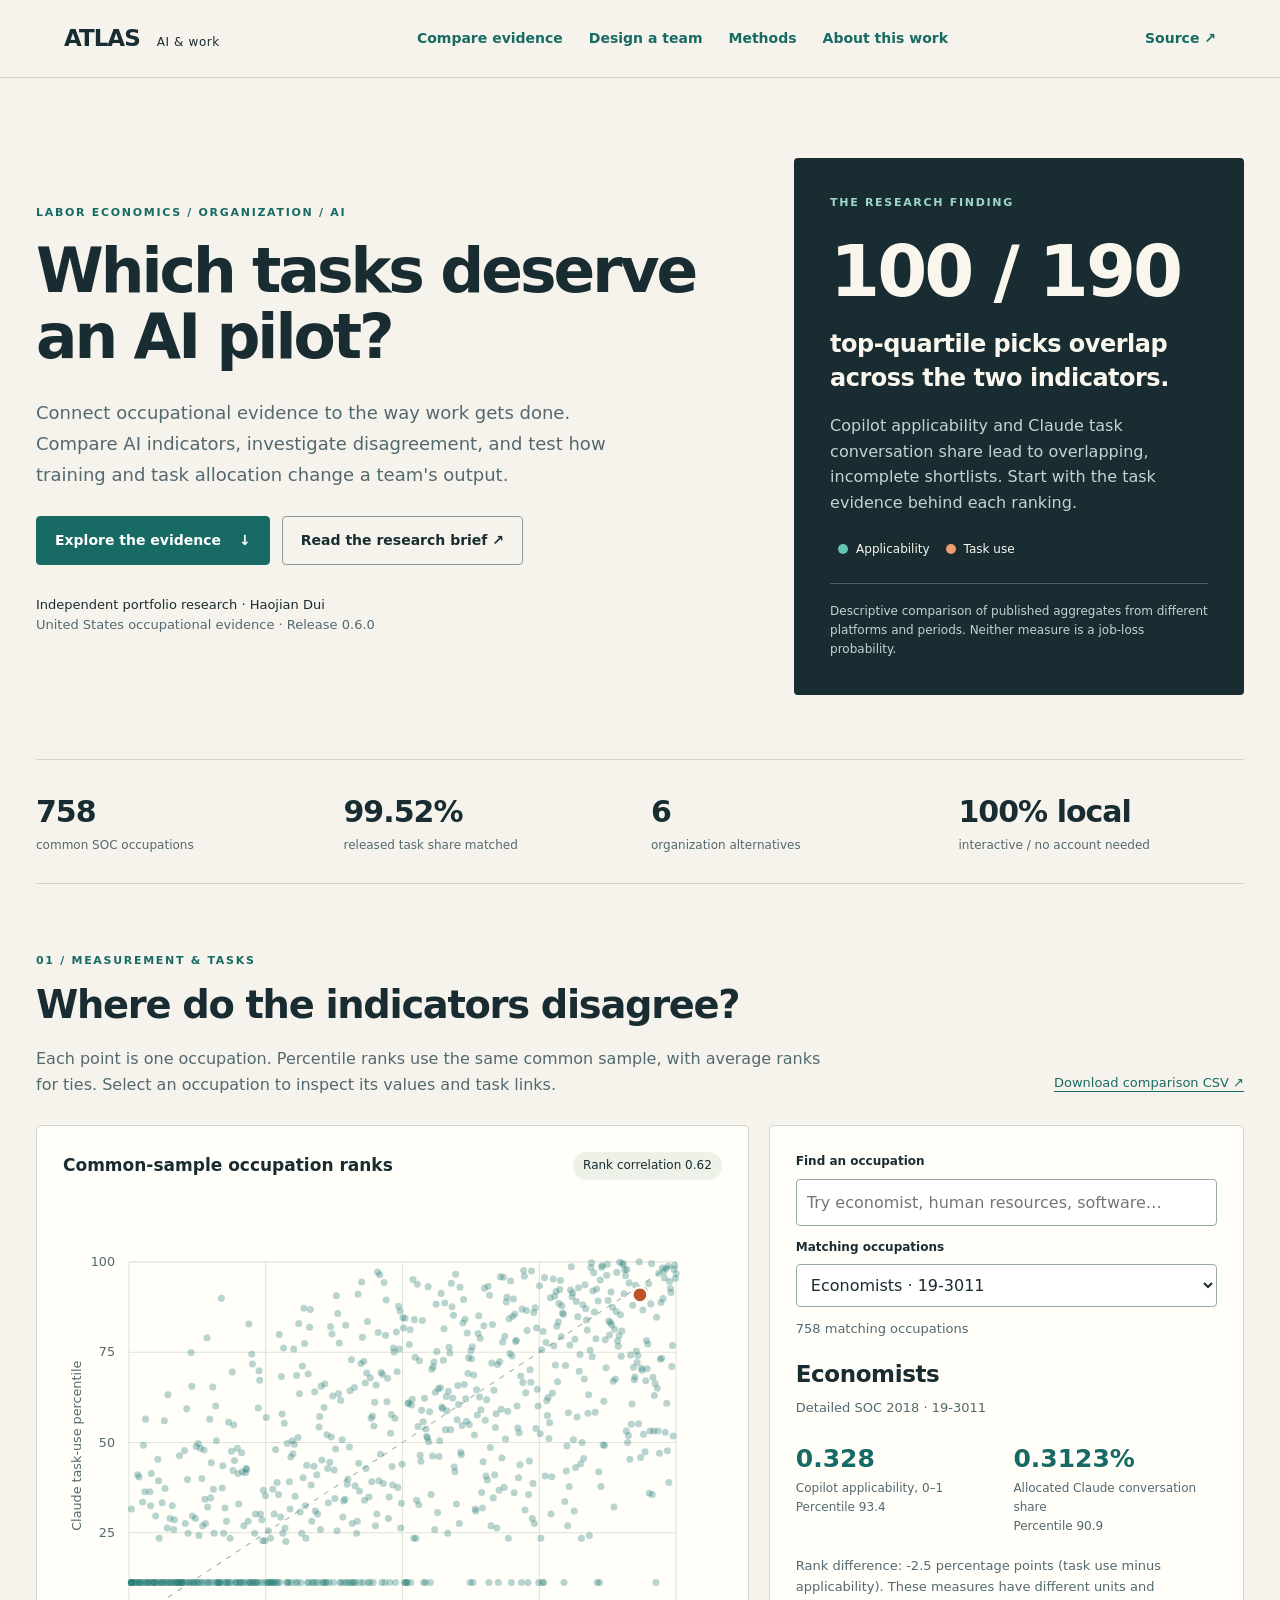
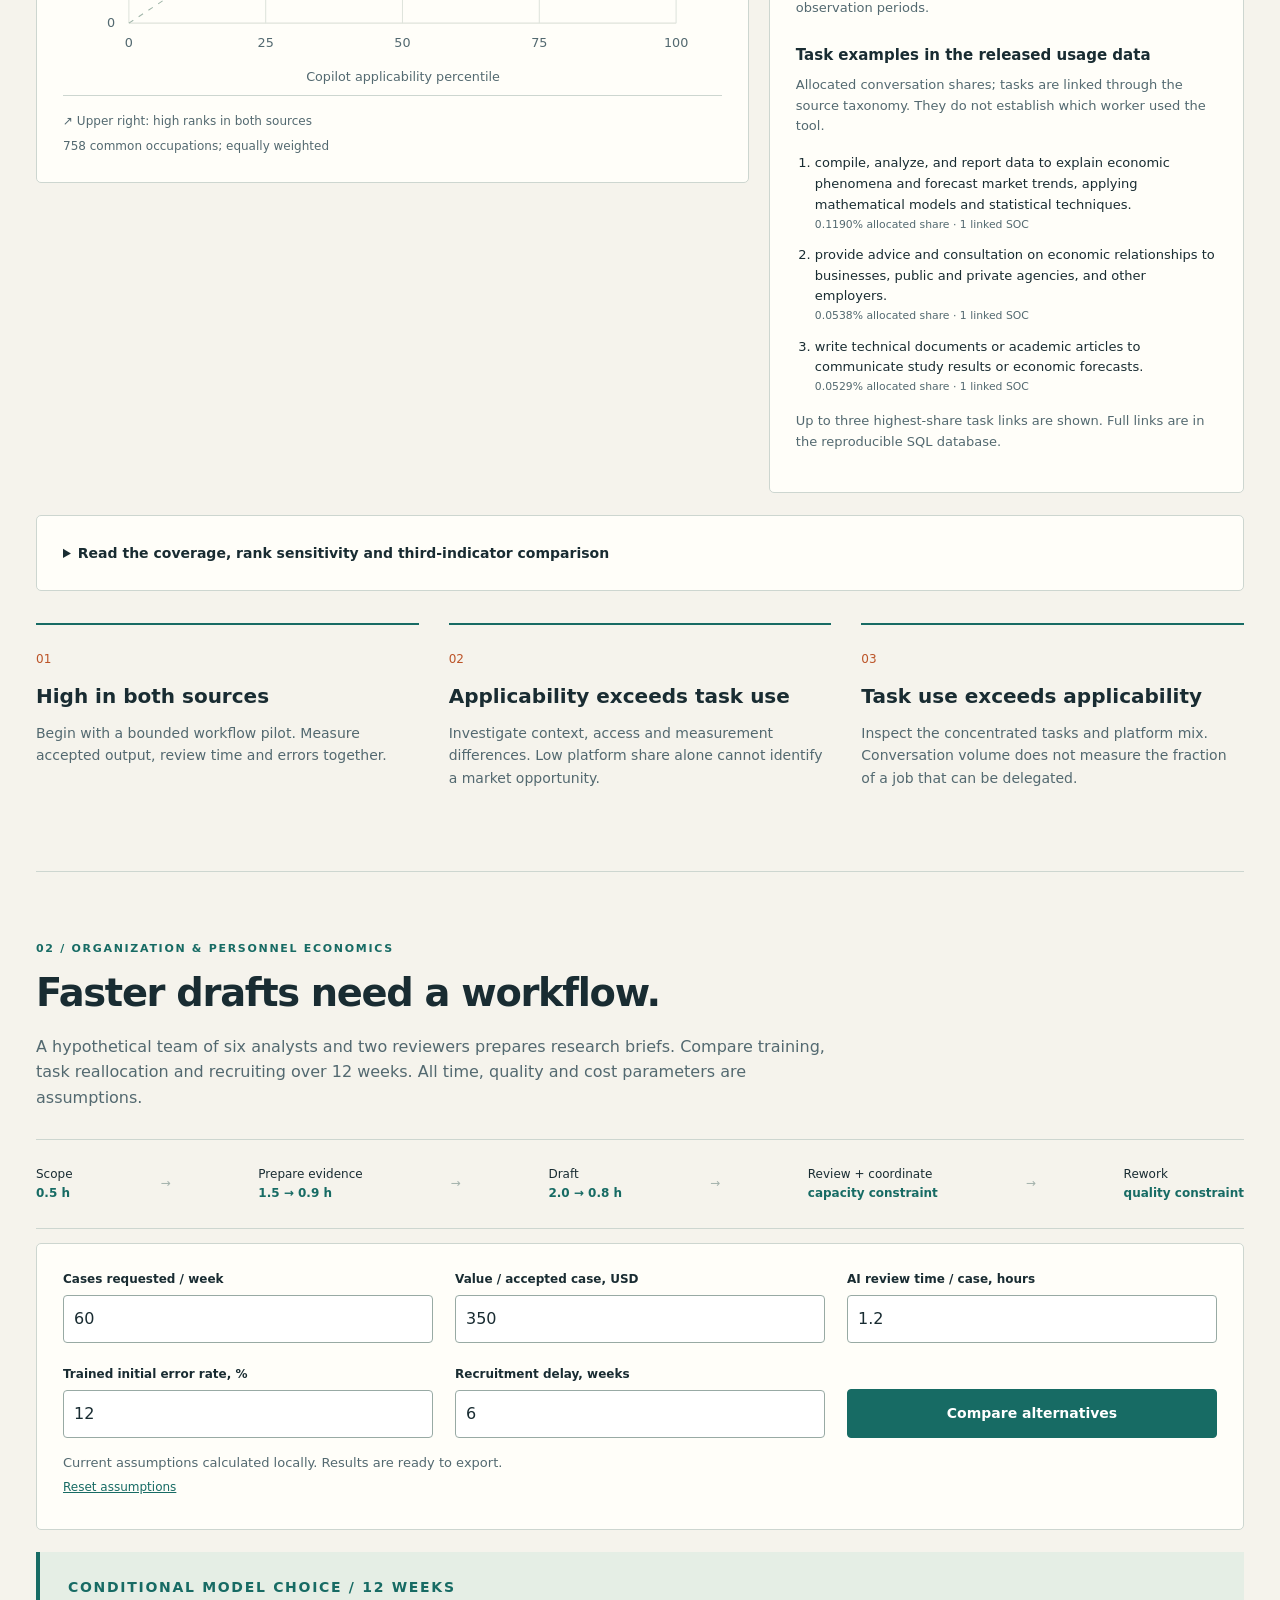
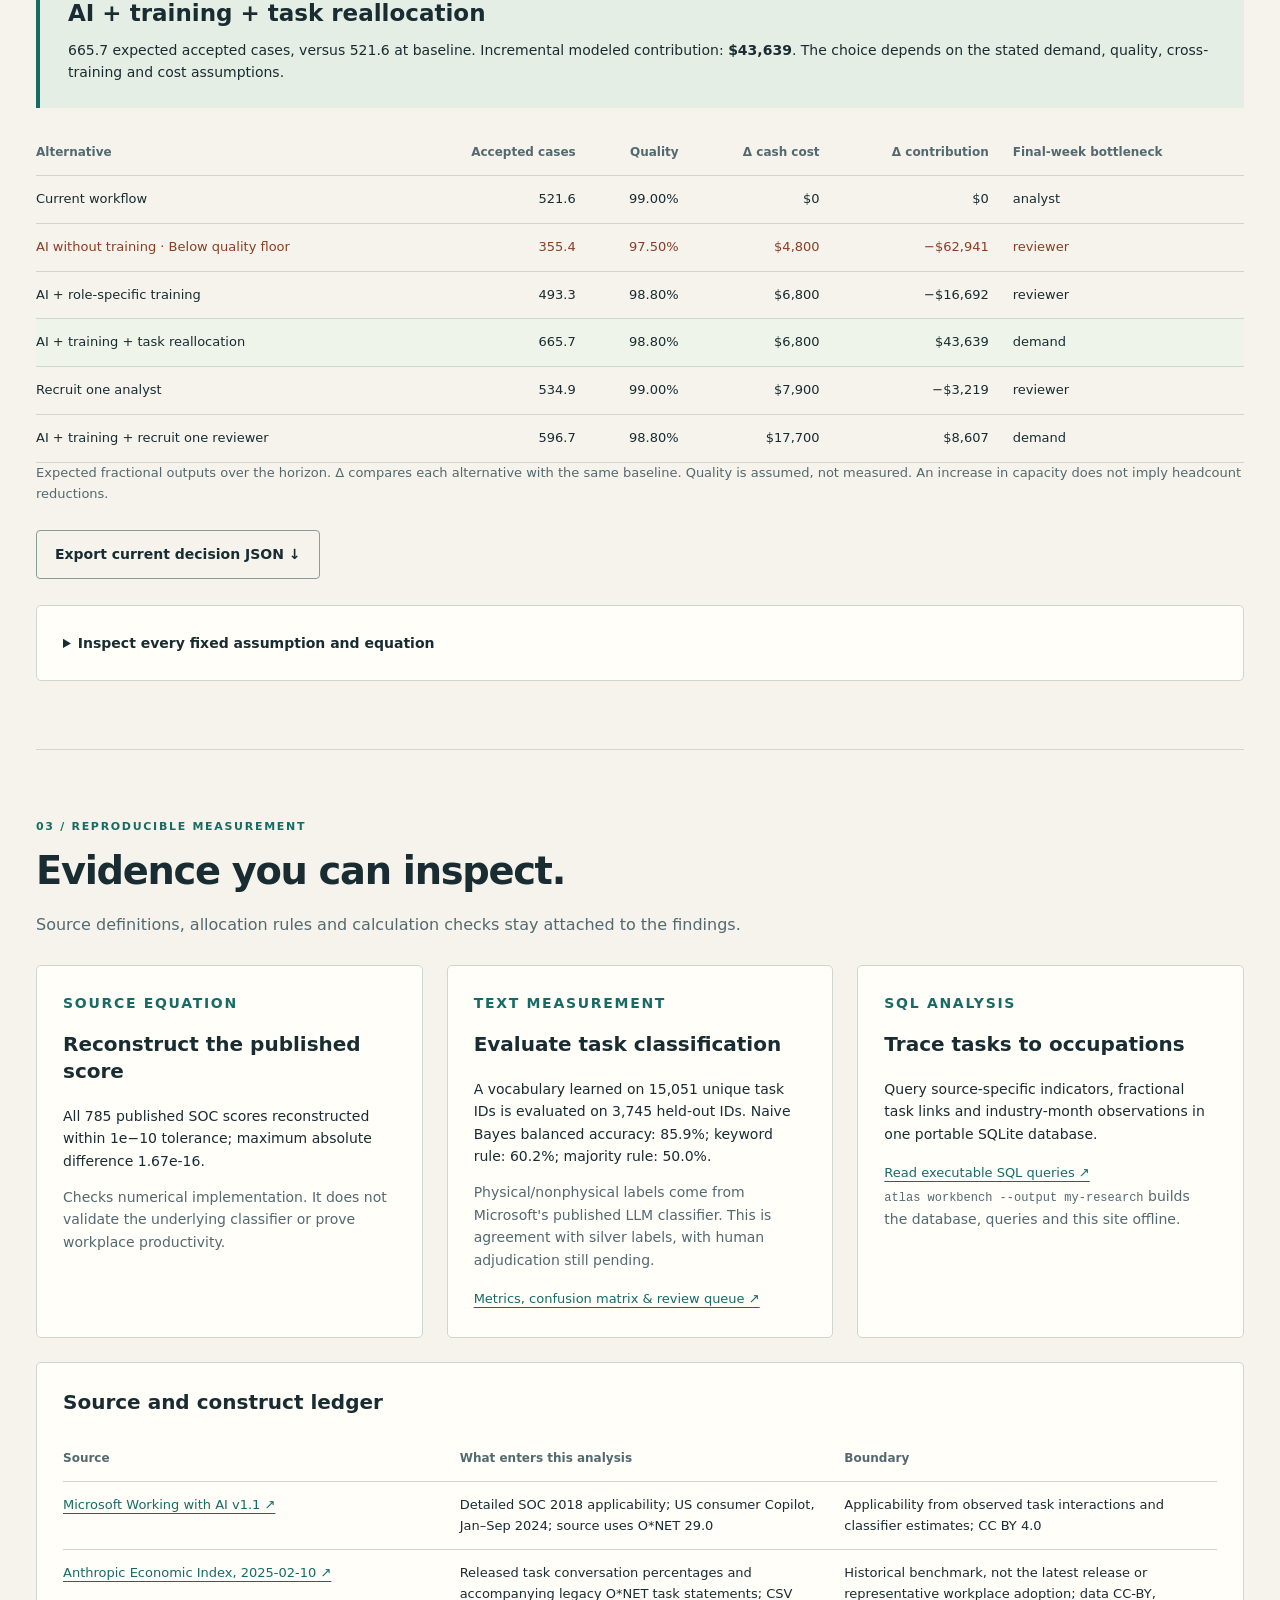
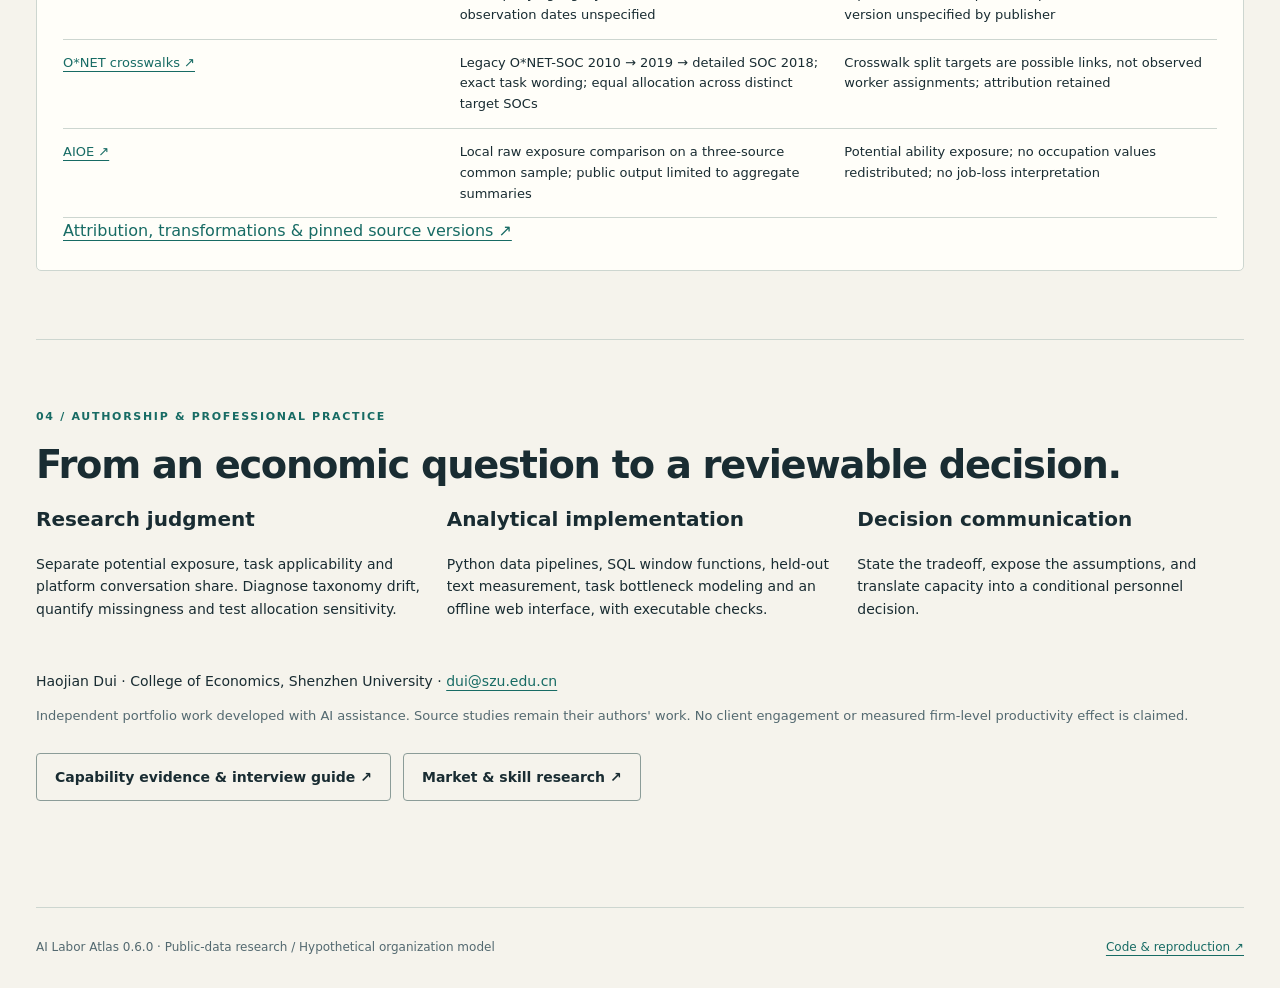
==== docs/index.html @ 5bf59256 "feat: connect AI task measurement to organizational decisions" ====
<!doctype html>
<html lang="en"><head><meta charset="utf-8"><meta name="viewport" content="width=device-width,initial-scale=1">
<meta name="description" content="Independent applied economics research on AI, occupational tasks and organizational decisions by Haojian Dui.">
<title>AI Labor Atlas · Tasks, evidence & organization</title><link rel="stylesheet" href="workbench.css"></head>
<body><a class="skip" href="#main">Skip to research</a>
<nav aria-label="Main navigation"><a class="brand" href="#">ATLAS <span>AI & work</span></a><div><a href="#evidence">Compare evidence</a><a href="#workflow">Design a team</a><a href="#methods">Methods</a><a href="#portfolio">About this work</a></div><a class="repo" href="https://github.com/JoeDHJ/ai-labor-atlas">Source ↗</a></nav>
<main id="main">
<header class="hero"><div><p class="eyebrow">LABOR ECONOMICS / ORGANIZATION / AI</p><h1>Which tasks deserve<br>an AI pilot?</h1><p class="lede">Connect occupational evidence to the way work gets done. Compare AI indicators, investigate disagreement, and test how training and task allocation change a team's output.</p><div class="actions"><a class="button primary" href="#evidence">Explore the evidence <span>↓</span></a><a class="button" href="research-brief.md" download>Read the research brief ↗</a></div><p class="byline">Independent portfolio research · Haojian Dui<br><span>United States occupational evidence · Release 0.6.0</span></p></div><aside class="hero-card"><p class="eyebrow">THE RESEARCH FINDING</p><strong id="heroOverlap">—</strong><h2>top-quartile picks overlap across the two indicators.</h2><p>Copilot applicability and Claude task conversation share lead to overlapping, incomplete shortlists. Start with the task evidence behind each ranking.</p><div class="mini-key"><span class="dot teal"></span> Applicability <span class="dot orange"></span> Task use</div><p class="small">Descriptive comparison of published aggregates from different platforms and periods. Neither measure is a job-loss probability.</p></aside></header>
<section class="strip" aria-label="Evidence coverage"><div><strong id="socCount">—</strong><span>common SOC occupations</span></div><div><strong id="massCoverage">—</strong><span>released task share matched</span></div><div><strong>6</strong><span>organization alternatives</span></div><div><strong>100% local</strong><span>interactive / no account needed</span></div></section>
<section id="evidence"><div class="section-head"><div><p class="eyebrow">01 / MEASUREMENT & TASKS</p><h2>Where do the indicators disagree?</h2><p>Each point is one occupation. Percentile ranks use the same common sample, with average ranks for ties. Select an occupation to inspect its values and task links.</p></div><a class="text-link" href="occupation-comparison.csv" download>Download comparison CSV ↗</a></div>
<div class="evidence-grid"><div class="card chart-card"><div class="chart-title"><h3>Common-sample occupation ranks</h3><span id="rho" class="pill"></span></div><svg id="scatter" viewBox="0 0 620 470" role="img" aria-labelledby="scatterTitle scatterDesc"><title id="scatterTitle">Copilot applicability and Claude task conversation share percentile ranks</title><desc id="scatterDesc">Points near the diagonal have similar ranks. Search or use the occupation selector to inspect every point without relying on the chart.</desc></svg><div class="chart-note"><span>↗ Upper right: high ranks in both sources</span><span>758 common occupations; equally weighted</span></div></div>
<aside class="card inspection"><label for="occupationSearch">Find an occupation</label><input id="occupationSearch" type="search" placeholder="Try economist, human resources, software…"><label for="occupationSelect">Matching occupations</label><select id="occupationSelect"></select><p id="matchCount" class="small" aria-live="polite"></p><div id="occupationDetail" aria-live="polite"></div><h4>Task examples in the released usage data</h4><p class="small">Allocated conversation shares; tasks are linked through the source taxonomy. They do not establish which worker used the tool.</p><ol id="taskDetail"></ol><p id="taskMore" class="small"></p></aside></div>
<details class="card"><summary>Read the coverage, rank sensitivity and third-indicator comparison</summary><div id="measurementDetails"></div></details>
<div class="decision-cards"><article><span>01</span><h3>High in both sources</h3><p>Begin with a bounded workflow pilot. Measure accepted output, review time and errors together.</p></article><article><span>02</span><h3>Applicability exceeds task use</h3><p>Investigate context, access and measurement differences. Low platform share alone cannot identify a market opportunity.</p></article><article><span>03</span><h3>Task use exceeds applicability</h3><p>Inspect the concentrated tasks and platform mix. Conversation volume does not measure the fraction of a job that can be delegated.</p></article></div>
</section>
<section id="workflow"><div class="section-head"><div><p class="eyebrow">02 / ORGANIZATION & PERSONNEL ECONOMICS</p><h2>Faster drafts need a workflow.</h2><p>A hypothetical team of six analysts and two reviewers prepares research briefs. Compare training, task reallocation and recruiting over 12 weeks. All time, quality and cost parameters are assumptions.</p></div></div>
<div class="pipeline" aria-label="Task sequence"><span>Scope<br><b>0.5 h</b></span><i>→</i><span>Prepare evidence<br><b>1.5 → 0.9 h</b></span><i>→</i><span>Draft<br><b>2.0 → 0.8 h</b></span><i>→</i><span>Review + coordinate<br><b>capacity constraint</b></span><i>→</i><span>Rework<br><b>quality constraint</b></span></div>
<div class="card model-controls"><form id="workflowForm"><div><label for="demand">Cases requested / week</label><input id="demand" type="number" min="1" max="1000" value="60" step="1" required></div><div><label for="caseValue">Value / accepted case, USD</label><input id="caseValue" type="number" min="1" max="100000" value="350" step="1" required></div><div><label for="reviewHours">AI review time / case, hours</label><input id="reviewHours" type="number" min="0.1" max="20" value="1.2" step="0.1" required></div><div><label for="errorRate">Trained initial error rate, %</label><input id="errorRate" type="number" min="0" max="100" value="12" step="1" required></div><div><label for="hiringLead">Recruitment delay, weeks</label><input id="hiringLead" type="number" min="0" max="104" value="6" step="1" required></div><button class="button primary" type="submit">Compare alternatives</button></form><p id="workflowStatus" class="small" aria-live="polite"></p><button class="text-button" id="resetWorkflow" type="button">Reset assumptions</button></div>
<div id="workflowResult" aria-live="polite"></div><div class="actions"><button class="button" id="exportWorkflow" type="button">Export current decision JSON ↓</button></div>
<details class="card"><summary>Inspect every fixed assumption and equation</summary><div id="assumptions"></div><p><a href="workflow-assumptions.md">Full model contract ↗</a></p></details>
</section>
<section id="methods"><div class="section-head"><div><p class="eyebrow">03 / REPRODUCIBLE MEASUREMENT</p><h2>Evidence you can inspect.</h2><p>Source definitions, allocation rules and calculation checks stay attached to the findings.</p></div></div><div class="method-grid"><article class="card"><p class="eyebrow">SOURCE EQUATION</p><h3>Reconstruct the published score</h3><p id="reconstruction"></p><p class="small">Checks numerical implementation. It does not validate the underlying classifier or prove workplace productivity.</p></article><article class="card"><p class="eyebrow">TEXT MEASUREMENT</p><h3>Evaluate task classification</h3><p id="benchmark"></p><p class="small">Physical/nonphysical labels come from Microsoft's published LLM classifier. This is agreement with silver labels, with human adjudication still pending.</p><a href="measurement-benchmark.json" download>Metrics, confusion matrix & review queue ↗</a></article><article class="card"><p class="eyebrow">SQL ANALYSIS</p><h3>Trace tasks to occupations</h3><p>Query source-specific indicators, fractional task links and industry-month observations in one portable SQLite database.</p><a href="research-queries.sql" download>Read executable SQL queries ↗</a><p class="small"><code>atlas workbench --output my-research</code> builds the database, queries and this site offline.</p></article></div>
<div class="card sources"><h3>Source and construct ledger</h3><div class="table-scroll"><table><thead><tr><th>Source</th><th>What enters this analysis</th><th>Boundary</th></tr></thead><tbody><tr><td><a href="https://github.com/microsoft/working-with-ai">Microsoft Working with AI v1.1 ↗</a></td><td>Detailed SOC 2018 applicability; US consumer Copilot, Jan–Sep 2024; source uses O*NET 29.0</td><td>Applicability from observed task interactions and classifier estimates; CC BY 4.0</td></tr><tr><td><a href="https://huggingface.co/datasets/Anthropic/EconomicIndex/tree/main/release_2025_02_10">Anthropic Economic Index, 2025-02-10 ↗</a></td><td>Released task conversation percentages and accompanying legacy O*NET task statements; CSV observation dates unspecified</td><td>Historical benchmark, not the latest release or representative workplace adoption; data CC-BY, version unspecified by publisher</td></tr><tr><td><a href="https://www.onetcenter.org/taxonomy/2019/walk.html">O*NET crosswalks ↗</a></td><td>Legacy O*NET-SOC 2010 → 2019 → detailed SOC 2018; exact task wording; equal allocation across distinct target SOCs</td><td>Crosswalk split targets are possible links, not observed worker assignments; attribution retained</td></tr><tr><td><a href="https://github.com/AIOE-Data/AIOE">AIOE ↗</a></td><td>Local raw exposure comparison on a three-source common sample; public output limited to aggregate summaries</td><td>Potential ability exposure; no occupation values redistributed; no job-loss interpretation</td></tr></tbody></table></div><a href="data-attribution.md">Attribution, transformations & pinned source versions ↗</a></div>
</section>
<section id="portfolio"><p class="eyebrow">04 / AUTHORSHIP & PROFESSIONAL PRACTICE</p><h2>From an economic question to a reviewable decision.</h2><div class="method-grid"><article><h3>Research judgment</h3><p>Separate potential exposure, task applicability and platform conversation share. Diagnose taxonomy drift, quantify missingness and test allocation sensitivity.</p></article><article><h3>Analytical implementation</h3><p>Python data pipelines, SQL window functions, held-out text measurement, task bottleneck modeling and an offline web interface, with executable checks.</p></article><article><h3>Decision communication</h3><p>State the tradeoff, expose the assumptions, and translate capacity into a conditional personnel decision.</p></article></div><p class="author">Haojian Dui · College of Economics, Shenzhen University · <a href="mailto:dui@szu.edu.cn">dui@szu.edu.cn</a></p><p class="small">Independent portfolio work developed with AI assistance. Source studies remain their authors' work. No client engagement or measured firm-level productivity effect is claimed.</p><div class="actions"><a class="button" href="https://github.com/JoeDHJ/ai-labor-atlas/blob/main/docs/career-evidence.md">Capability evidence & interview guide ↗</a><a class="button" id="marketLink" href="https://github.com/JoeDHJ/ai-labor-atlas/blob/main/docs/reports/labor-market-intelligence.md">Market & skill research ↗</a></div></section>
</main><footer>AI Labor Atlas 0.6.0 · Public-data research / Hypothetical organization model <a href="https://github.com/JoeDHJ/ai-labor-atlas">Code & reproduction ↗</a></footer>
<script type="application/json" id="atlasData">{"measurement":{"schema":"atlas.measurement.v1","mode":"public_aggregate_data","microsoft_count":785,"anthropic_soc_count":790,"common_count":758,"join":{"released_task_count":3514,"matched_task_count":3513,"source_task_universe":18428,"released_share_pct":100.0000000000004,"allocated_share_pct":99.51844275644618,"unmatched_share_pct":0.48155724355382995,"unmapped_onet_codes":[],"shared_task_count":216},"provenance":{"microsoft_version":"v1.1","microsoft_revision":"550c00c9d1b054ac78b87da3a26165bace334779","anthropic_release":"2025-02-10","anthropic_revision":"4e5f69fab13a9c3f7d0dcc31a6f893a9818738f6","files":[{"file":"microsoft_scores.csv","url":"https://raw.githubusercontent.com/microsoft/working-with-ai/550c00c9d1b054ac78b87da3a26165bace334779/ai_applicability_scores.csv","bytes":50018,"retrieved_at":"2026-11-16T08:54:59.894128+00:00"},{"file":"microsoft_iwa.csv","url":"https://raw.githubusercontent.com/microsoft/working-with-ai/550c00c9d1b054ac78b87da3a26165bace334779/iwa_metrics.csv","bytes":72575,"retrieved_at":"2026-11-16T08:54:59.866075+00:00"},{"file":"microsoft_weights.csv","url":"https://raw.githubusercontent.com/microsoft/working-with-ai/550c00c9d1b054ac78b87da3a26165bace334779/soc_iwa_weights.csv","bytes":1238819,"retrieved_at":"2026-11-16T08:55:09.108765+00:00"},{"file":"microsoft_nonphysical_weights.csv","url":"https://raw.githubusercontent.com/microsoft/working-with-ai/550c00c9d1b054ac78b87da3a26165bace334779/soc_iwa_nonphysical_weights.csv","bytes":1162741,"retrieved_at":"2026-11-16T08:55:09.508175+00:00"},{"file":"microsoft_soc_iwas.csv","url":"https://raw.githubusercontent.com/microsoft/working-with-ai/550c00c9d1b054ac78b87da3a26165bace334779/soc_to_iwas.csv","bytes":301369,"retrieved_at":"2026-11-16T08:55:04.128630+00:00"},{"file":"microsoft_physical.csv","url":"https://raw.githubusercontent.com/microsoft/working-with-ai/550c00c9d1b054ac78b87da3a26165bace334779/physical_tasks.csv","bytes":209435,"retrieved_at":"2026-11-16T08:55:05.339693+00:00"},{"file":"microsoft_notice.md","url":"https://raw.githubusercontent.com/microsoft/working-with-ai/550c00c9d1b054ac78b87da3a26165bace334779/NOTICE.md","bytes":855,"retrieved_at":"2026-11-16T08:55:05.412533+00:00"},{"file":"microsoft_license.txt","url":"https://raw.githubusercontent.com/microsoft/working-with-ai/550c00c9d1b054ac78b87da3a26165bace334779/LICENSE.txt","bytes":214,"retrieved_at":"2026-11-16T08:55:06.713252+00:00"},{"file":"microsoft_readme.md","url":"https://raw.githubusercontent.com/microsoft/working-with-ai/550c00c9d1b054ac78b87da3a26165bace334779/README.md","bytes":11360,"retrieved_at":"2026-11-16T08:55:08.403216+00:00"},{"file":"anthropic_task_mappings.csv","url":"https://huggingface.co/datasets/Anthropic/EconomicIndex/resolve/4e5f69fab13a9c3f7d0dcc31a6f893a9818738f6/release_2025_02_10/onet_task_mappings.csv","bytes":461306,"retrieved_at":"2026-11-16T08:55:16.701591+00:00"},{"file":"anthropic_task_statements.csv","url":"https://huggingface.co/datasets/Anthropic/EconomicIndex/resolve/4e5f69fab13a9c3f7d0dcc31a6f893a9818738f6/release_2025_02_10/onet_task_statements.csv","bytes":3592256,"retrieved_at":"2026-11-16T08:55:43.610792+00:00"},{"file":"anthropic_readme.md","url":"https://huggingface.co/datasets/Anthropic/EconomicIndex/resolve/4e5f69fab13a9c3f7d0dcc31a6f893a9818738f6/release_2025_02_10/README.md","bytes":2981,"retrieved_at":"2026-11-16T08:55:12.560383+00:00"}],"additional_sources":[{"file":"onet_2010_to_2019.csv","url":"https://www.onetcenter.org/taxonomy/2019/walk/2010_to_2019_Crosswalk.csv?fmt=csv","bytes":108052,"retrieved_at":"2026-11-16T09:13:27.775997+00:00"},{"file":"onet_29_0.zip","url":"https://www.onetcenter.org/dl_files/database/db_29_0_text.zip","bytes":13157837,"retrieved_at":"2026-11-16T09:13:27.776035+00:00"},{"file":"onet_soc_2019_to_2018.xlsx","local_path":"data/raw/onet_soc_2019_to_2018.xlsx","source":"official O*NET crosswalk retained July 2026","bytes":44847}]},"comparison":{"left":"ms_applicability","right":"claude_share_pct","sample_count":758,"spearman_rho":0.6167130927738037,"mean_absolute_rank_gap_pp":19.63782184222542,"top_quartile_overlap_count":100,"left_top_quartile_count":190,"right_top_quartile_count":190},"source_occupations":[{"soc":"11-1011","title":"Chief Executives","claude_share_pct":0.38944117991947985,"ms_applicability":0.155502898114603},{"soc":"11-1021","title":"General and Operations Managers","claude_share_pct":0.12429805474847234,"ms_applicability":0.10984321957888558},{"soc":"11-1031","title":"Legislators","claude_share_pct":0.03140024234211932,"ms_applicability":0.2689786690737696},{"soc":"11-2011","title":"Advertising and Promotions Managers","claude_share_pct":0.3007126942971427,"ms_applicability":0.18852546057281167},{"soc":"11-2021","title":"Marketing Managers","claude_share_pct":0.13003087907649413,"ms_applicability":0.18916981579887202},{"soc":"11-2022","title":"Sales Managers","claude_share_pct":0.03778452398014358,"ms_applicability":0.16417528214337473},{"soc":"11-2032","title":"Public Relations Managers","claude_share_pct":0.12279970293546663,"ms_applicability":0.22206799650077003},{"soc":"11-2033","title":"Fundraising Managers","claude_share_pct":0.12279970293546663,"ms_applicability":0.14303645451729352},{"soc":"11-3012","title":"Administrative Services Managers","claude_share_pct":0.001042331696003961,"ms_applicability":0.08705142014997105},{"soc":"11-3013","title":"Facilities Managers","claude_share_pct":0.2613646727729932,"ms_applicability":0.061712782287566006},{"soc":"11-3021","title":"Computer and Information Systems Managers","claude_share_pct":0.13511224609451342,"ms_applicability":0.15189351438864812},{"soc":"11-3031","title":"Financial Managers","claude_share_pct":0.41497830647157696,"ms_applicability":0.1488033543322555},{"soc":"11-3051","title":"Industrial Production Managers","claude_share_pct":0.043647639770165864,"ms_applicability":0.12029110451447905},{"soc":"11-3061","title":"Purchasing Managers","claude_share_pct":0.03387578012012873,"ms_applicability":0.10549537848614099},{"soc":"11-3071","title":"Transportation, Storage, and Distribution Managers","claude_share_pct":0.16214772445961617,"ms_applicability":0.20525444802186177},{"soc":"11-3111","title":"Compensation and Benefits Managers","claude_share_pct":0.08312595275631587,"ms_applicability":0.14130631227633425},{"soc":"11-3121","title":"Human Resources Managers","claude_share_pct":0.04820784094018319,"ms_applicability":0.1370417874755325},{"soc":"11-3131","title":"Training and Development Managers","claude_share_pct":0.06058552983023023,"ms_applicability":0.19292813370862955},{"soc":"11-9013","title":"Farmers, Ranchers, and Other Agricultural Managers","claude_share_pct":0.054592122578207454,"ms_applicability":0.07604159982061662},{"soc":"11-9021","title":"Construction Managers","claude_share_pct":0.08911936000833866,"ms_applicability":0.14500595967490937},{"soc":"11-9031","title":"Education and Childcare Administrators, Preschool and Daycare","claude_share_pct":0.13380933147450846,"ms_applicability":0.12508531440252063},{"soc":"11-9032","title":"Education Administrators, Kindergarten through Secondary","claude_share_pct":0.43738843793566207,"ms_applicability":0.13548082189503377},{"soc":"11-9033","title":"Education Administrators, Postsecondary","claude_share_pct":0.05250745918619953,"ms_applicability":0.09634999565068926},{"soc":"11-9039","title":"Distance Learning Coordinators","claude_share_pct":0.03335461427212675,"ms_applicability":null},{"soc":"11-9041","title":"Architectural and Engineering Managers","claude_share_pct":0.12182251697046292,"ms_applicability":0.16339043628436287},{"soc":"11-9051","title":"Food Service Managers","claude_share_pct":0.02306158877408763,"ms_applicability":0.09101982336672747},{"soc":"11-9071","title":"Gambling Managers","claude_share_pct":0.008599236492032676,"ms_applicability":0.1853735682141986},{"soc":"11-9081","title":"Lodging Managers","claude_share_pct":0.027621789944104958,"ms_applicability":0.18340282980745007},{"soc":"11-9111","title":"Medical and Health Services Managers","claude_share_pct":0.06736068585425597,"ms_applicability":0.1632890896536952},{"soc":"11-9121","title":"Natural Sciences Managers","claude_share_pct":0.1632552018866204,"ms_applicability":0.11243881723160944},{"soc":"11-9131","title":"Postmasters and Mail Superintendents","claude_share_pct":0.0,"ms_applicability":0.10914518134764502},{"soc":"11-9141","title":"Property, Real Estate, and Community Association Managers","claude_share_pct":0.07882633451029955,"ms_applicability":0.13933787633680647},{"soc":"11-9151","title":"Social and Community Service Managers","claude_share_pct":0.02149809123008169,"ms_applicability":0.15581519514118683},{"soc":"11-9161","title":"Emergency Management Directors","claude_share_pct":0.007296321872027726,"ms_applicability":0.19817963250213722},{"soc":"11-9171","title":"Funeral Home Managers","claude_share_pct":0.08508032468632332,"ms_applicability":0.16619576662374655},{"soc":"11-9179","title":"Personal Service Managers, All Other","claude_share_pct":0.14097536188453572,"ms_applicability":0.14628815032662135},{"soc":"11-9199","title":"Managers, All Other","claude_share_pct":0.4874203593438522,"ms_applicability":0.145778869882199},{"soc":"13-1011","title":"Agents and Business Managers of Artists, Performers, and Athletes","claude_share_pct":0.11908639626845254,"ms_applicability":0.2688759857688543},{"soc":"13-1021","title":"Buyers and Purchasing Agents, Farm Products","claude_share_pct":0.008338653568031687,"ms_applicability":null},{"soc":"13-1022","title":"Wholesale and Retail Buyers, Except Farm Products","claude_share_pct":0.024885669242094566,"ms_applicability":null},{"soc":"13-1023","title":"Purchasing Agents, Except Wholesale, Retail, and Farm Products","claude_share_pct":0.0667092285442535,"ms_applicability":null},{"soc":"13-1031","title":"Claims Adjusters, Examiners, and Investigators","claude_share_pct":0.024625086318093577,"ms_applicability":0.20705341216179363},{"soc":"13-1032","title":"Insurance Appraisers, Auto Damage","claude_share_pct":0.002084663392007922,"ms_applicability":0.27175246858277213},{"soc":"13-1041","title":"Compliance Officers","claude_share_pct":0.21472032937681595,"ms_applicability":0.19911368668287543},{"soc":"13-1051","title":"Cost Estimators","claude_share_pct":0.021758674154082683,"ms_applicability":0.2547360531717686},{"soc":"13-1071","title":"Human Resources Specialists","claude_share_pct":0.14175711065653868,"ms_applicability":0.20071633929525207},{"soc":"13-1074","title":"Farm Labor Contractors","claude_share_pct":0.0,"ms_applicability":0.040497190142520706},{"soc":"13-1075","title":"Labor Relations Specialists","claude_share_pct":0.026188583862099518,"ms_applicability":0.06725931200231547},{"soc":"13-1081","title":"Logisticians","claude_share_pct":0.3170642727782049,"ms_applicability":0.1623173857191718},{"soc":"13-1111","title":"Management Analysts","claude_share_pct":0.21459003791481543,"ms_applicability":0.35289230378646685},{"soc":"13-1121","title":"Meeting, Convention, and Event Planners","claude_share_pct":0.07035738948026737,"ms_applicability":0.14650793273798485},{"soc":"13-1131","title":"Fundraisers","claude_share_pct":0.06201873591223567,"ms_applicability":0.12250115480807566},{"soc":"13-1141","title":"Compensation, Benefits, and Job Analysis Specialists","claude_share_pct":0.42670453805162145,"ms_applicability":0.16715323314454286},{"soc":"13-1151","title":"Training and Development Specialists","claude_share_pct":0.060064363982228246,"ms_applicability":0.241747642458221},{"soc":"13-1161","title":"Market Research Analysts and Marketing Specialists","claude_share_pct":0.6582324660265012,"ms_applicability":0.3497337016289346},{"soc":"13-1199","title":"Business Operations Specialists, All Other","claude_share_pct":0.8610962723612723,"ms_applicability":0.21852126165586172},{"soc":"13-2011","title":"Accountants and Auditors","claude_share_pct":0.5582989146721214,"ms_applicability":0.19459559510931465},{"soc":"13-2023","title":"Assessors","claude_share_pct":0.04677463485817774,"ms_applicability":null},{"soc":"13-2031","title":"Budget Analysts","claude_share_pct":0.029185287488110907,"ms_applicability":0.2340858486198604},{"soc":"13-2041","title":"Credit Analysts","claude_share_pct":0.021628382692082188,"ms_applicability":0.1616323362699462},{"soc":"13-2051","title":"Financial and Investment Analysts","claude_share_pct":0.3349793488032729,"ms_applicability":0.2783547531305114},{"soc":"13-2052","title":"Personal Financial Advisors","claude_share_pct":0.2600617581529882,"ms_applicability":0.3552253488700088},{"soc":"13-2053","title":"Insurance Underwriters","claude_share_pct":0.015374392516058422,"ms_applicability":0.16095517646128082},{"soc":"13-2054","title":"Financial Risk Specialists","claude_share_pct":0.2796054774530625,"ms_applicability":0.24116082389095245},{"soc":"13-2061","title":"Financial Examiners","claude_share_pct":0.08416828445231984,"ms_applicability":0.13921320532771203},{"soc":"13-2071","title":"Credit Counselors","claude_share_pct":0.48742035934385214,"ms_applicability":0.28850171786366574},{"soc":"13-2072","title":"Loan Officers","claude_share_pct":0.19361311253273575,"ms_applicability":0.24707584534219934},{"soc":"13-2081","title":"Tax Examiners and Collectors, and Revenue Agents","claude_share_pct":0.03843598129014606,"ms_applicability":0.33992502659325374},{"soc":"13-2082","title":"Tax Preparers","claude_share_pct":0.11635027556644212,"ms_applicability":0.31160150232666545},{"soc":"13-2099","title":"Financial Specialists, All Other","claude_share_pct":0.4831207410978358,"ms_applicability":0.24584331921272928},{"soc":"15-1211","title":"Computer Systems Analysts","claude_share_pct":2.487654883975453,"ms_applicability":0.3126242495751441},{"soc":"15-1212","title":"Information Security Analysts","claude_share_pct":0.18761970528071298,"ms_applicability":0.22196112717977742},{"soc":"15-1221","title":"Computer and Information Research Scientists","claude_share_pct":0.5942593581842581,"ms_applicability":0.16925897236942583},{"soc":"15-1231","title":"Computer Network Support Specialists","claude_share_pct":0.33237351956326305,"ms_applicability":0.3021365326556254},{"soc":"15-1232","title":"Computer User Support Specialists","claude_share_pct":0.2057302184987818,"ms_applicability":0.3338895909418416},{"soc":"15-1241","title":"Computer Network Architects","claude_share_pct":0.3585621034253626,"ms_applicability":0.2519702133697844},{"soc":"15-1242","title":"Database Administrators","claude_share_pct":0.5887219710492372,"ms_applicability":0.29739595967353566},{"soc":"15-1243","title":"Database Architects","claude_share_pct":3.5277064793944044,"ms_applicability":0.31196565455544734},{"soc":"15-1244","title":"Network and Computer Systems Administrators","claude_share_pct":1.697046292556449,"ms_applicability":0.2525255513865505},{"soc":"15-1251","title":"Computer Programmers","claude_share_pct":6.128258915193287,"ms_applicability":0.31003178815648613},{"soc":"15-1252","title":"Software Developers","claude_share_pct":4.3062631105783655,"ms_applicability":0.2781568192011152},{"soc":"15-1253","title":"Software Quality Assurance Analysts and Testers","claude_share_pct":7.037041862646743,"ms_applicability":0.3277339225342325},{"soc":"15-1254","title":"Web Developers","claude_share_pct":1.3614806321741735,"ms_applicability":0.3531275801205572},{"soc":"15-1255","title":"Web and Digital Interface Designers","claude_share_pct":1.9444046331643885,"ms_applicability":0.2940247387286297},{"soc":"15-1299","title":"Computer Occupations, All Other","claude_share_pct":3.056898281455616,"ms_applicability":0.29778584910303174},{"soc":"15-2011","title":"Actuaries","claude_share_pct":0.06449427369024507,"ms_applicability":0.15814779887083347},{"soc":"15-2021","title":"Mathematicians","claude_share_pct":0.36273143020937837,"ms_applicability":0.3861702756791553},{"soc":"15-2031","title":"Operations Research Analysts","claude_share_pct":0.7228570311787469,"ms_applicability":0.3074955646855726},{"soc":"15-2041","title":"Statisticians","claude_share_pct":0.9792706283957213,"ms_applicability":0.3150171176175566},{"soc":"15-2051","title":"Data Scientists","claude_share_pct":0.8537999504892443,"ms_applicability":0.35716327602190434},{"soc":"15-2099","title":"Mathematical Science Occupations, All Other","claude_share_pct":3.1628252400620185,"ms_applicability":0.33584301782659165},{"soc":"17-1011","title":"Architects, Except Landscape and Naval","claude_share_pct":0.07022709801826686,"ms_applicability":0.17491672042783615},{"soc":"17-1012","title":"Landscape Architects","claude_share_pct":0.046904926320178245,"ms_applicability":0.21842262767705717},{"soc":"17-1021","title":"Cartographers and Photogrammetrists","claude_share_pct":0.026449166786100507,"ms_applicability":0.17612806465281522},{"soc":"17-1022","title":"Surveyors","claude_share_pct":0.025406835090096544,"ms_applicability":0.14947640650634483},{"soc":"17-2011","title":"Aerospace Engineers","claude_share_pct":0.03270315696212427,"ms_applicability":0.19553063564042197},{"soc":"17-2021","title":"Agricultural Engineers","claude_share_pct":0.027361207020103976,"ms_applicability":0.15279206194247272},{"soc":"17-2031","title":"Bioengineers and Biomedical Engineers","claude_share_pct":0.1094448280804159,"ms_applicability":0.2982329801834177},{"soc":"17-2041","title":"Chemical Engineers","claude_share_pct":0.025537126552097042,"ms_applicability":0.17189725389078442},{"soc":"17-2051","title":"Civil Engineers","claude_share_pct":0.09576422457036389,"ms_applicability":0.20538238639198114},{"soc":"17-2061","title":"Computer Hardware Engineers","claude_share_pct":0.5869630363122305,"ms_applicability":0.31479746616934073},{"soc":"17-2071","title":"Electrical Engineers","claude_share_pct":0.11139920001042333,"ms_applicability":0.11016834010953472},{"soc":"17-2072","title":"Electronics Engineers, Except Computer","claude_share_pct":0.08156245521230993,"ms_applicability":0.273936294540746},{"soc":"17-2081","title":"Environmental Engineers","claude_share_pct":0.012377688890047034,"ms_applicability":0.2082842689802057},{"soc":"17-2111","title":"Health and Safety Engineers, Except Mining Safety Engineers and Inspectors","claude_share_pct":0.009771859650037133,"ms_applicability":0.23982327646444057},{"soc":"17-2112","title":"Industrial Engineers","claude_share_pct":0.27804197990905655,"ms_applicability":0.2532982187319553},{"soc":"17-2121","title":"Marine Engineers and Naval Architects","claude_share_pct":0.03218199111412229,"ms_applicability":0.19993231155684768},{"soc":"17-2131","title":"Materials Engineers","claude_share_pct":0.004169326784015844,"ms_applicability":0.17943213481570539},{"soc":"17-2141","title":"Mechanical Engineers","claude_share_pct":0.1551771312425897,"ms_applicability":0.25726650216502944},{"soc":"17-2151","title":"Mining and Geological Engineers, Including Mining Safety Engineers","claude_share_pct":0.0,"ms_applicability":0.22501670080102887},{"soc":"17-2161","title":"Nuclear Engineers","claude_share_pct":0.17954163463668227,"ms_applicability":0.2094834120659253},{"soc":"17-2171","title":"Petroleum Engineers","claude_share_pct":0.0019543719300074264,"ms_applicability":0.2003085701939542},{"soc":"17-2199","title":"Engineers, All Other","claude_share_pct":0.9154278120154787,"ms_applicability":0.21127710657439736},{"soc":"17-3011","title":"Architectural and Civil Drafters","claude_share_pct":0.025015960704095064,"ms_applicability":0.22205271381746328},{"soc":"17-3012","title":"Electrical and Electronics Drafters","claude_share_pct":0.09302810386835353,"ms_applicability":0.30841211212950026},{"soc":"17-3013","title":"Mechanical Drafters","claude_share_pct":0.027491498482104464,"ms_applicability":0.1728369642039824},{"soc":"17-3021","title":"Aerospace Engineering and Operations Technologists and Technicians","claude_share_pct":0.0019543719300074264,"ms_applicability":0.22780438821508914},{"soc":"17-3022","title":"Civil Engineering Technologists and Technicians","claude_share_pct":0.2676186629490169,"ms_applicability":0.19941992737490533},{"soc":"17-3023","title":"Electrical and Electronic Engineering Technologists and Technicians","claude_share_pct":0.4720459668277938,"ms_applicability":0.20280119461380974},{"soc":"17-3024","title":"Electro-Mechanical and Mechatronics Technologists and Technicians","claude_share_pct":0.15826069584326807,"ms_applicability":0.16821547962419203},{"soc":"17-3025","title":"Environmental Engineering Technologists and Technicians","claude_share_pct":0.0293155789501114,"ms_applicability":0.1801749677294792},{"soc":"17-3026","title":"Industrial Engineering Technologists and Technicians","claude_share_pct":0.11422218168710069,"ms_applicability":0.17358366148146623},{"soc":"17-3027","title":"Mechanical Engineering Technologists and Technicians","claude_share_pct":0.4016451468601929,"ms_applicability":0.22508751084312686},{"soc":"17-3029","title":"Engineering Technologists and Technicians, Except Drafters, All Other","claude_share_pct":0.07322380164427826,"ms_applicability":0.20419052720041778},{"soc":"17-3031","title":"Surveying and Mapping Technicians","claude_share_pct":0.0,"ms_applicability":0.21763639679475374},{"soc":"19-1011","title":"Animal Scientists","claude_share_pct":0.014201769358053968,"ms_applicability":0.26195305277407877},{"soc":"19-1012","title":"Food Scientists and Technologists","claude_share_pct":0.07517817357428569,"ms_applicability":0.2590045143638015},{"soc":"19-1013","title":"Soil and Plant Scientists","claude_share_pct":0.12612213521647928,"ms_applicability":0.18214110929231758},{"soc":"19-1021","title":"Biochemists and Biophysicists","claude_share_pct":0.08898906854633816,"ms_applicability":0.2514789498016125},{"soc":"19-1022","title":"Microbiologists","claude_share_pct":0.06983622363226538,"ms_applicability":0.17652889421572443},{"soc":"19-1023","title":"Zoologists and Wildlife Biologists","claude_share_pct":0.039608604448150515,"ms_applicability":0.21204155473338915},{"soc":"19-1029","title":"Biological Scientists, All Other","claude_share_pct":0.48807181665385463,"ms_applicability":0.2403715887208747},{"soc":"19-1031","title":"Conservation Scientists","claude_share_pct":0.023322171698088624,"ms_applicability":0.15526627489667028},{"soc":"19-1032","title":"Foresters","claude_share_pct":0.0,"ms_applicability":0.06963320152134447},{"soc":"19-1041","title":"Epidemiologists","claude_share_pct":0.05172571041419656,"ms_applicability":0.17709020329727643},{"soc":"19-1042","title":"Medical Scientists, Except Epidemiologists","claude_share_pct":0.02514625216609556,"ms_applicability":0.19235214012049923},{"soc":"19-2011","title":"Astronomers","claude_share_pct":0.17133327253065106,"ms_applicability":0.2810275603968572},{"soc":"19-2012","title":"Physicists","claude_share_pct":0.0372633581321416,"ms_applicability":0.2345505725076676},{"soc":"19-2021","title":"Atmospheric and Space Scientists","claude_share_pct":0.07491759065028468,"ms_applicability":0.3214338446559302},{"soc":"19-2031","title":"Chemists","claude_share_pct":0.26188583862099524,"ms_applicability":0.2375148330185006},{"soc":"19-2032","title":"Materials Scientists","claude_share_pct":0.20599080142278275,"ms_applicability":0.24547988982383645},{"soc":"19-2041","title":"Environmental Scientists and Specialists, Including Health","claude_share_pct":0.2380425010749046,"ms_applicability":0.17192997157932216},{"soc":"19-2042","title":"Geoscientists, Except Hydrologists and Geographers","claude_share_pct":0.05263775064820003,"ms_applicability":0.17373819901361862},{"soc":"19-2043","title":"Hydrologists","claude_share_pct":0.09823976234837331,"ms_applicability":0.18048011194822802},{"soc":"19-2099","title":"Physical Scientists, All Other","claude_share_pct":0.03413636304412972,"ms_applicability":0.16995252347154827},{"soc":"19-3011","title":"Economists","claude_share_pct":0.31230863441518675,"ms_applicability":0.3277389094051159},{"soc":"19-3022","title":"Survey Researchers","claude_share_pct":0.1145261950984352,"ms_applicability":0.13114542197098306},{"soc":"19-3032","title":"Industrial-Organizational Psychologists","claude_share_pct":0.3782361141874373,"ms_applicability":0.2574277995504501},{"soc":"19-3033","title":"Clinical and Counseling Psychologists","claude_share_pct":0.5714583523341715,"ms_applicability":0.21139365489709533},{"soc":"19-3034","title":"School Psychologists","claude_share_pct":0.04208414222615992,"ms_applicability":0.2227325440563945},{"soc":"19-3039","title":"Psychologists, All Other","claude_share_pct":0.006775156024025746,"ms_applicability":0.19438931688628058},{"soc":"19-3041","title":"Sociologists","claude_share_pct":0.2267071438808615,"ms_applicability":0.2862931919168603},{"soc":"19-3051","title":"Urban and Regional Planners","claude_share_pct":0.17745697124467436,"ms_applicability":0.3298075491547521},{"soc":"19-3091","title":"Anthropologists and Archeologists","claude_share_pct":0.544227436776068,"ms_applicability":0.19817212013959096},{"soc":"19-3092","title":"Geographers","claude_share_pct":0.06918476632226289,"ms_applicability":0.35240442876829564},{"soc":"19-3093","title":"Historians","claude_share_pct":0.4935440580578755,"ms_applicability":0.46212633543518045},{"soc":"19-3094","title":"Political Scientists","claude_share_pct":0.32312282576122786,"ms_applicability":0.3910323240387942},{"soc":"19-3099","title":"Social Scientists and Related Workers, All Other","claude_share_pct":0.05511328842620943,"ms_applicability":0.3293075794929735},{"soc":"19-4012","title":"Agricultural Technicians","claude_share_pct":0.03583015205013615,"ms_applicability":0.12741893395361942},{"soc":"19-4013","title":"Food Science Technicians","claude_share_pct":0.0909434404763456,"ms_applicability":0.09310443761304298},{"soc":"19-4021","title":"Biological Technicians","claude_share_pct":0.132376125392503,"ms_applicability":0.09129871610783104},{"soc":"19-4031","title":"Chemical Technicians","claude_share_pct":0.11530794387043818,"ms_applicability":0.1397871985751076},{"soc":"19-4042","title":"Environmental Science and Protection Technicians, Including Health","claude_share_pct":0.03700277520814062,"ms_applicability":0.15413416355031198},{"soc":"19-4043","title":"Geological Technicians, Except Hydrologic Technicians","claude_share_pct":0.02553712655209704,"ms_applicability":0.1266905853753022},{"soc":"19-4051","title":"Nuclear Technicians","claude_share_pct":0.015765266902059906,"ms_applicability":0.15082471054252614},{"soc":"19-4061","title":"Social Science Research Assistants","claude_share_pct":0.15765266902059907,"ms_applicability":0.2043513220531972},{"soc":"19-4071","title":"Forest and Conservation Technicians","claude_share_pct":0.027491498482104467,"ms_applicability":0.031687771372358786},{"soc":"19-4092","title":"Forensic Science Technicians","claude_share_pct":0.004299618246016339,"ms_applicability":0.18119974935555616},{"soc":"19-4099","title":"Life, Physical, and Social Science Technicians, All Other","claude_share_pct":0.21406887206681346,"ms_applicability":0.16353393404198527},{"soc":"19-5011","title":"Occupational Health and Safety Specialists","claude_share_pct":0.0019543719300074264,"ms_applicability":0.14595721472235057},{"soc":"19-5012","title":"Occupational Health and Safety Technicians","claude_share_pct":0.011856523042045056,"ms_applicability":0.09887178548206212},{"soc":"21-1011","title":"Substance Abuse and Behavioral Disorder Counselors","claude_share_pct":0.10729501895740773,"ms_applicability":null},{"soc":"21-1012","title":"Educational, Guidance, and Career Counselors and Advisors","claude_share_pct":0.4023163453008015,"ms_applicability":0.3250921100448616},{"soc":"21-1013","title":"Marriage and Family Therapists","claude_share_pct":0.11530794387043819,"ms_applicability":0.23077946819286144},{"soc":"21-1014","title":"Mental Health Counselors","claude_share_pct":0.5755625333871872,"ms_applicability":null},{"soc":"21-1015","title":"Rehabilitation Counselors","claude_share_pct":0.010032442574038123,"ms_applicability":0.23229410191392375},{"soc":"21-1021","title":"Child, Family, and School Social Workers","claude_share_pct":0.0063842816380242605,"ms_applicability":0.33366780707966304},{"soc":"21-1022","title":"Healthcare Social Workers","claude_share_pct":0.018761970528071298,"ms_applicability":0.18873386766801115},{"soc":"21-1023","title":"Mental Health and Substance Abuse Social Workers","claude_share_pct":0.03661190082213913,"ms_applicability":0.1456733222083868},{"soc":"21-1091","title":"Health Education Specialists","claude_share_pct":0.04052064468215398,"ms_applicability":0.16598424814837093},{"soc":"21-1092","title":"Probation Officers and Correctional Treatment Specialists","claude_share_pct":0.0,"ms_applicability":0.288475143716106},{"soc":"21-1093","title":"Social and Human Service Assistants","claude_share_pct":0.003908743860014853,"ms_applicability":0.25544443362266633},{"soc":"21-1094","title":"Community Health Workers","claude_share_pct":0.019674010762074763,"ms_applicability":0.2967326836058023},{"soc":"21-2011","title":"Clergy","claude_share_pct":0.6729554012325573,"ms_applicability":0.27997075419040296},{"soc":"21-2021","title":"Directors, Religious Activities and Education","claude_share_pct":0.05472241404020794,"ms_applicability":0.21833346798555037},{"soc":"23-1011","title":"Lawyers","claude_share_pct":0.15791325194460007,"ms_applicability":0.18025464594517981},{"soc":"23-1012","title":"Judicial Law Clerks","claude_share_pct":0.07661137965629113,"ms_applicability":0.07385649952515447},{"soc":"23-1021","title":"Administrative Law Judges, Adjudicators, and Hearing Officers","claude_share_pct":0.19244048937473124,"ms_applicability":0.14048584624318178},{"soc":"23-1022","title":"Arbitrators, Mediators, and Conciliators","claude_share_pct":0.28377480423707835,"ms_applicability":0.11159263023295556},{"soc":"23-1023","title":"Judges, Magistrate Judges, and Magistrates","claude_share_pct":0.04755638363018072,"ms_applicability":0.07632906331741095},{"soc":"23-2011","title":"Paralegals and Legal Assistants","claude_share_pct":0.044038514156167344,"ms_applicability":0.05712267912117036},{"soc":"23-2093","title":"Title Examiners, Abstractors, and Searchers","claude_share_pct":0.013680603510051986,"ms_applicability":0.06741061972084898},{"soc":"25-1011","title":"Business Teachers, Postsecondary","claude_share_pct":0.024652554238568904,"ms_applicability":0.36701166402853935},{"soc":"25-1021","title":"Computer Science Teachers, Postsecondary","claude_share_pct":0.024308390385373944,"ms_applicability":0.3302953145053312},{"soc":"25-1022","title":"Mathematical Science Teachers, Postsecondary","claude_share_pct":0.03613349293826214,"ms_applicability":0.29640779763688824},{"soc":"25-1031","title":"Architecture Teachers, Postsecondary","claude_share_pct":0.015021034483641692,"ms_applicability":0.3287433475625998},{"soc":"25-1032","title":"Engineering Teachers, Postsecondary","claude_share_pct":0.047239687697461084,"ms_applicability":0.33095916954899196},{"soc":"25-1041","title":"Agricultural Sciences Teachers, Postsecondary","claude_share_pct":0.017477959195651024,"ms_applicability":0.33070791388037923},{"soc":"25-1042","title":"Biological Science Teachers, Postsecondary","claude_share_pct":0.13688860353430937,"ms_applicability":0.2669757716127077},{"soc":"25-1043","title":"Forestry and Conservation Science Teachers, Postsecondary","claude_share_pct":0.047841753282168706,"ms_applicability":0.3234309373558784},{"soc":"25-1051","title":"Atmospheric, Earth, Marine, and Space Sciences Teachers, Postsecondary","claude_share_pct":0.055194235267127675,"ms_applicability":0.29708068260791926},{"soc":"25-1052","title":"Chemistry Teachers, Postsecondary","claude_share_pct":0.01932472433784554,"ms_applicability":0.2498892436038045},{"soc":"25-1053","title":"Environmental Science Teachers, Postsecondary","claude_share_pct":0.047184412531763906,"ms_applicability":0.30519869597338456},{"soc":"25-1054","title":"Physics Teachers, Postsecondary","claude_share_pct":0.12040821417604215,"ms_applicability":0.3062445114667975},{"soc":"25-1061","title":"Anthropology and Archeology Teachers, Postsecondary","claude_share_pct":0.05526206219061626,"ms_applicability":0.3233716944436661},{"soc":"25-1062","title":"Area, Ethnic, and Cultural Studies Teachers, Postsecondary","claude_share_pct":0.05490044249201387,"ms_applicability":0.3313190806789059},{"soc":"25-1063","title":"Economics Teachers, Postsecondary","claude_share_pct":0.024727987031729855,"ms_applicability":0.34909924320378616},{"soc":"25-1064","title":"Geography Teachers, Postsecondary","claude_share_pct":0.026812650423737778,"ms_applicability":0.32159288974833083},{"soc":"25-1065","title":"Political Science Teachers, Postsecondary","claude_share_pct":0.024727987031729855,"ms_applicability":0.33937780517601224},{"soc":"25-1066","title":"Psychology Teachers, Postsecondary","claude_share_pct":0.10427402676069882,"ms_applicability":0.3097842042208806},{"soc":"25-1067","title":"Sociology Teachers, Postsecondary","claude_share_pct":0.026942941885738272,"ms_applicability":0.3270457233546691},{"soc":"25-1071","title":"Health Specialties Teachers, Postsecondary","claude_share_pct":0.024727987031729855,"ms_applicability":0.31482174749738323},{"soc":"25-1072","title":"Nursing Instructors and Teachers, Postsecondary","claude_share_pct":0.02038493829838002,"ms_applicability":0.29614374065594806},{"soc":"25-1081","title":"Education Teachers, Postsecondary","claude_share_pct":0.05460816231717673,"ms_applicability":0.3297197587906338},{"soc":"25-1082","title":"Library Science Teachers, Postsecondary","claude_share_pct":0.04547128634401557,"ms_applicability":0.3408541762308504},{"soc":"25-1111","title":"Criminal Justice and Law Enforcement Teachers, Postsecondary","claude_share_pct":0.024727987031729855,"ms_applicability":0.3337128843085055},{"soc":"25-1112","title":"Law Teachers, Postsecondary","claude_share_pct":0.06442345245454738,"ms_applicability":0.325553108575961},{"soc":"25-1113","title":"Social Work Teachers, Postsecondary","claude_share_pct":0.07347278672439993,"ms_applicability":0.32573438020844436},{"soc":"25-1121","title":"Art, Drama, and Music Teachers, Postsecondary","claude_share_pct":0.08136134251461173,"ms_applicability":0.3251805121202225},{"soc":"25-1122","title":"Communications Teachers, Postsecondary","claude_share_pct":0.02383391803386439,"ms_applicability":0.31716425656070585},{"soc":"25-1123","title":"English Language and Literature Teachers, Postsecondary","claude_share_pct":0.3499354761849657,"ms_applicability":0.3304457925328315},{"soc":"25-1124","title":"Foreign Language and Literature Teachers, Postsecondary","claude_share_pct":0.4182351591274321,"ms_applicability":0.3334252112561148},{"soc":"25-1125","title":"History Teachers, Postsecondary","claude_share_pct":0.0896526173691887,"ms_applicability":0.33238667052273113},{"soc":"25-1126","title":"Philosophy and Religion Teachers, Postsecondary","claude_share_pct":0.05026511358382689,"ms_applicability":0.33820121544263343},{"soc":"25-1192","title":"Family and Consumer Sciences Teachers, Postsecondary","claude_share_pct":0.03445641619443348,"ms_applicability":0.3218966482964592},{"soc":"25-1193","title":"Recreation and Fitness Studies Teachers, Postsecondary","claude_share_pct":0.1977591201765749,"ms_applicability":0.322142668485851},{"soc":"25-1194","title":"Career/Technical Education Teachers, Postsecondary","claude_share_pct":0.39178642623548876,"ms_applicability":0.18633156061525064},{"soc":"25-2011","title":"Preschool Teachers, Except Special Education","claude_share_pct":0.03981358318761089,"ms_applicability":0.1588004303609343},{"soc":"25-2012","title":"Kindergarten Teachers, Except Special Education","claude_share_pct":0.02197342222227892,"ms_applicability":0.1987051961706306},{"soc":"25-2021","title":"Elementary School Teachers, Except Special Education","claude_share_pct":0.06299118147497973,"ms_applicability":0.18879567693345028},{"soc":"25-2022","title":"Middle School Teachers, Except Special and Career/Technical Education","claude_share_pct":0.08711138837782138,"ms_applicability":0.17664637000643119},{"soc":"25-2023","title":"Career/Technical Education Teachers, Middle School","claude_share_pct":0.04157995121956504,"ms_applicability":0.17995597849569608},{"soc":"25-2031","title":"Secondary School Teachers, Except Special and Career/Technical Education","claude_share_pct":0.08141656572621642,"ms_applicability":0.1763900570139484},{"soc":"25-2032","title":"Career/Technical Education Teachers, Secondary School","claude_share_pct":0.11418848762661872,"ms_applicability":0.1802530046933172},{"soc":"25-2051","title":"Special Education Teachers, Preschool","claude_share_pct":0.03668375853754546,"ms_applicability":0.17263994828294252},{"soc":"25-2055","title":"Special Education Teachers, Kindergarten and Elementary School","claude_share_pct":0.025348401343502382,"ms_applicability":null},{"soc":"25-2056","title":"Special Education Teachers, Kindergarten and Elementary School","claude_share_pct":0.025348401343502382,"ms_applicability":null},{"soc":"25-2057","title":"Special Education Teachers, Middle School","claude_share_pct":0.07760027616120696,"ms_applicability":0.1665787511103967},{"soc":"25-2058","title":"Special Education Teachers, Secondary School","claude_share_pct":0.1039915356308628,"ms_applicability":0.19824184110876591},{"soc":"25-2059","title":"Special Education Teachers, All Other","claude_share_pct":0.06475485661424607,"ms_applicability":0.19458607491987287},{"soc":"25-3011","title":"Adult Basic Education, Adult Secondary Education, and English as a Second Language Instructors","claude_share_pct":0.37978618523171687,"ms_applicability":0.1704823680824817},{"soc":"25-3021","title":"Self-Enrichment Teachers","claude_share_pct":0.25163926805273495,"ms_applicability":0.20483269041415783},{"soc":"25-3041","title":"Tutors","claude_share_pct":1.5610220062279316,"ms_applicability":0.29163897687352386},{"soc":"25-4011","title":"Archivists","claude_share_pct":1.4767234303136116,"ms_applicability":0.2759823519997492},{"soc":"25-4012","title":"Curators","claude_share_pct":0.1620825787286159,"ms_applicability":0.24805345561131448},{"soc":"25-4013","title":"Museum Technicians and Conservators","claude_share_pct":0.03113965941811833,"ms_applicability":0.1925996161524171},{"soc":"25-4022","title":"Librarians and Media Collections Specialists","claude_share_pct":0.32129874529322094,"ms_applicability":0.25429923319962655},{"soc":"25-4031","title":"Library Technicians","claude_share_pct":0.09771859650037133,"ms_applicability":0.2560661085136595},{"soc":"25-9021","title":"Farm and Home Management Educators","claude_share_pct":0.05042279579419161,"ms_applicability":0.3244137233984866},{"soc":"25-9031","title":"Instructional Coordinators","claude_share_pct":0.974971010149705,"ms_applicability":0.3137530525869644},{"soc":"25-9042","title":"Teacher Assistants","claude_share_pct":0.05449857999010453,"ms_applicability":null},{"soc":"25-9043","title":"Teacher Assistants","claude_share_pct":0.05449857999010453,"ms_applicability":null},{"soc":"25-9044","title":"Teaching Assistants, Postsecondary","claude_share_pct":0.17641463954867037,"ms_applicability":0.21475145785209865},{"soc":"25-9049","title":"Teacher Assistants","claude_share_pct":0.05449857999010453,"ms_applicability":null},{"soc":"27-1011","title":"Art Directors","claude_share_pct":0.12442834621047281,"ms_applicability":0.24281901607324397},{"soc":"27-1012","title":"Craft Artists","claude_share_pct":0.09224635509635054,"ms_applicability":0.19804178860361538},{"soc":"27-1013","title":"Fine Artists, Including Painters, Sculptors, and Illustrators","claude_share_pct":0.36650988260739276,"ms_applicability":0.18265913408453066},{"soc":"27-1014","title":"Special Effects Artists and Animators","claude_share_pct":0.5920444033302498,"ms_applicability":0.13138071661982476},{"soc":"27-1021","title":"Commercial and Industrial Designers","claude_share_pct":0.050553087256192106,"ms_applicability":0.20896089453522876},{"soc":"27-1022","title":"Fashion Designers","claude_share_pct":0.03856627275214655,"ms_applicability":0.2709395823849275},{"soc":"27-1023","title":"Floral Designers","claude_share_pct":0.002866412164010892,"ms_applicability":0.1701865623370429},{"soc":"27-1024","title":"Graphic Designers","claude_share_pct":0.08273507837031441,"ms_applicability":0.22820014739410188},{"soc":"27-1025","title":"Interior Designers","claude_share_pct":0.025146252166095555,"ms_applicability":0.20665794873886234},{"soc":"27-1026","title":"Merchandise Displayers and Window Trimmers","claude_share_pct":0.010683899884040598,"ms_applicability":0.16894918757541824},{"soc":"27-1027","title":"Set and Exhibit Designers","claude_share_pct":0.03895714713814804,"ms_applicability":0.2402709112473996},{"soc":"27-2011","title":"Actors","claude_share_pct":0.7804458573829657,"ms_applicability":0.1308745576876522},{"soc":"27-2012","title":"Producers and Directors","claude_share_pct":0.1889226199007179,"ms_applicability":0.16735186555931048},{"soc":"27-2021","title":"Athletes and Sports Competitors","claude_share_pct":0.002866412164010892,"ms_applicability":0.22170351945623562},{"soc":"27-2022","title":"Coaches and Scouts","claude_share_pct":0.028012664330106445,"ms_applicability":0.16944716004958688},{"soc":"27-2023","title":"Umpires, Referees, and Other Sports Officials","claude_share_pct":0.0,"ms_applicability":0.08707104524958936},{"soc":"27-2031","title":"Dancers","claude_share_pct":0.004169326784015844,"ms_applicability":0.08840996692925135},{"soc":"27-2032","title":"Choreographers","claude_share_pct":0.015504683978058917,"ms_applicability":0.15736673695937986},{"soc":"27-2041","title":"Music Directors and Composers","claude_share_pct":0.23243996820888327,"ms_applicability":0.1365966167965151},{"soc":"27-2042","title":"Musicians and Singers","claude_share_pct":0.0505530872561921,"ms_applicability":0.08496208308058154},{"soc":"27-3011","title":"Broadcast Announcers and Radio Disc Jockeys","claude_share_pct":0.02371304608409011,"ms_applicability":0.4092803575369506},{"soc":"27-3023","title":"News Analysts, Reporters, and Journalists","claude_share_pct":0.47061276074578834,"ms_applicability":0.3826814614615561},{"soc":"27-3031","title":"Public Relations Specialists","claude_share_pct":0.4982345506898933,"ms_applicability":0.3652853004130527},{"soc":"27-3041","title":"Editors","claude_share_pct":1.275813995908848,"ms_applicability":0.3674755296093486},{"soc":"27-3042","title":"Technical Writers","claude_share_pct":1.7819963257807716,"ms_applicability":0.37297698699915877},{"soc":"27-3043","title":"Writers and Authors","claude_share_pct":2.393063282563094,"ms_applicability":0.4543481790911307},{"soc":"27-3091","title":"Interpreters and Translators","claude_share_pct":0.6148454091803364,"ms_applicability":0.4921989654086071},{"soc":"27-3092","title":"Court Reporters and Simultaneous Captioners","claude_share_pct":0.0770022540422926,"ms_applicability":0.2022046764211565},{"soc":"27-3099","title":"Public Address System and Other Announcers","claude_share_pct":0.002736120702010397,"ms_applicability":null},{"soc":"27-4011","title":"Audio and Video Technicians","claude_share_pct":0.133157874164506,"ms_applicability":0.1719186796565603},{"soc":"27-4012","title":"Broadcast Technicians","claude_share_pct":0.05433153965420646,"ms_applicability":0.14022984071327635},{"soc":"27-4014","title":"Sound Engineering Technicians","claude_share_pct":0.011335357194043076,"ms_applicability":0.07238097288181083},{"soc":"27-4021","title":"Photographers","claude_share_pct":0.1013667574363852,"ms_applicability":0.2462594665201454},{"soc":"27-4031","title":"Camera Operators, Television, Video, and Film","claude_share_pct":0.006514573100024755,"ms_applicability":0.20496164025930885},{"soc":"27-4032","title":"Film and Video Editors","claude_share_pct":0.12716446691248323,"ms_applicability":0.11577191947851198},{"soc":"29-1011","title":"Chiropractors","claude_share_pct":0.018501387604070302,"ms_applicability":0.11126862425472273},{"soc":"29-1021","title":"Dentists, General","claude_share_pct":0.03309403134812575,"ms_applicability":0.04562205033905345},{"soc":"29-1022","title":"Oral and Maxillofacial Surgeons","claude_share_pct":0.0,"ms_applicability":0.026061889306944117},{"soc":"29-1023","title":"Orthodontists","claude_share_pct":0.003908743860014853,"ms_applicability":0.17948476792262943},{"soc":"29-1024","title":"Prosthodontists","claude_share_pct":0.00664486456202525,"ms_applicability":0.01512044495080086},{"soc":"29-1031","title":"Dietitians and Nutritionists","claude_share_pct":0.1697697749866451,"ms_applicability":0.22128225536885732},{"soc":"29-1041","title":"Optometrists","claude_share_pct":0.011074774270042083,"ms_applicability":0.06634255711393648},{"soc":"29-1051","title":"Pharmacists","claude_share_pct":0.07061797240426834,"ms_applicability":0.2783170865260939},{"soc":"29-1071","title":"Physician Assistants","claude_share_pct":0.021107216844080207,"ms_applicability":0.05109176634809853},{"soc":"29-1081","title":"Podiatrists","claude_share_pct":0.0,"ms_applicability":0.1440694525880412},{"soc":"29-1122","title":"Occupational Therapists","claude_share_pct":0.0453414287761723,"ms_applicability":0.10629217812479613},{"soc":"29-1123","title":"Physical Therapists","claude_share_pct":0.04508084585217131,"ms_applicability":0.17222951632213812},{"soc":"29-1124","title":"Radiation Therapists","claude_share_pct":0.008338653568031687,"ms_applicability":0.08796634150324097},{"soc":"29-1125","title":"Recreational Therapists","claude_share_pct":0.01771963883206733,"ms_applicability":0.06524824135181612},{"soc":"29-1126","title":"Respiratory Therapists","claude_share_pct":0.09915180258237678,"ms_applicability":0.05440693464826362},{"soc":"29-1127","title":"Speech-Language Pathologists","claude_share_pct":0.024494794856093082,"ms_applicability":0.13790243672418953},{"soc":"29-1128","title":"Exercise Physiologists","claude_share_pct":0.10058500866438222,"ms_applicability":0.12273805815927578},{"soc":"29-1129","title":"Therapists, All Other","claude_share_pct":0.1787598858646793,"ms_applicability":0.09694443014206268},{"soc":"29-1131","title":"Veterinarians","claude_share_pct":0.022149548540084166,"ms_applicability":0.1554157827156154},{"soc":"29-1141","title":"Registered Nurses","claude_share_pct":0.31361154903519173,"ms_applicability":0.12178488798791938},{"soc":"29-1151","title":"Nurse Anesthetists","claude_share_pct":0.0,"ms_applicability":0.07512828669875583},{"soc":"29-1161","title":"Nurse Midwives","claude_share_pct":0.04859871532618468,"ms_applicability":0.12522827187718522},{"soc":"29-1171","title":"Nurse Practitioners","claude_share_pct":0.14462352282054958,"ms_applicability":0.14269391336665666},{"soc":"29-1181","title":"Audiologists","claude_share_pct":0.00508136701801931,"ms_applicability":0.1486045121320545},{"soc":"29-1211","title":"Anesthesiologists","claude_share_pct":0.003257286550012378,"ms_applicability":0.03636659578414024},{"soc":"29-1213","title":"Dermatologists","claude_share_pct":0.0,"ms_applicability":0.11344979801852603},{"soc":"29-1215","title":"Family Medicine Physicians","claude_share_pct":0.032377428307123035,"ms_applicability":0.16535273902198305},{"soc":"29-1216","title":"General Internal Medicine Physicians","claude_share_pct":0.03315917707912601,"ms_applicability":0.16286264346723617},{"soc":"29-1217","title":"Neurologists","claude_share_pct":0.002736120702010397,"ms_applicability":0.1286642336585428},{"soc":"29-1218","title":"Obstetricians and Gynecologists","claude_share_pct":0.03185626245912106,"ms_applicability":0.1561006783558151},{"soc":"29-1221","title":"Pediatricians, General","claude_share_pct":0.03537413193313443,"ms_applicability":0.14490882368553987},{"soc":"29-1222","title":"Physicians, Pathologists","claude_share_pct":0.06488514807624657,"ms_applicability":0.12352632454548217},{"soc":"29-1223","title":"Psychiatrists","claude_share_pct":0.02475537778009407,"ms_applicability":0.16680026255134964},{"soc":"29-1224","title":"Radiologists","claude_share_pct":0.17224531276465452,"ms_applicability":0.14157946421498968},{"soc":"29-1229","title":"Physicians, All Other","claude_share_pct":0.09107373193834609,"ms_applicability":0.11280712331485664},{"soc":"29-1241","title":"Ophthalmologists, Except Pediatric","claude_share_pct":0.015113809592057433,"ms_applicability":0.08842284509182088},{"soc":"29-1242","title":"Orthopedic Surgeons, Except Pediatric","claude_share_pct":0.0033007170373458763,"ms_applicability":0.08449510005221278},{"soc":"29-1243","title":"Pediatric Surgeons","claude_share_pct":0.0033007170373458763,"ms_applicability":0.11450113994926435},{"soc":"29-1249","title":"Surgeons","claude_share_pct":0.0033007170373458763,"ms_applicability":null},{"soc":"29-1291","title":"Acupuncturists","claude_share_pct":0.02801266433010645,"ms_applicability":0.055361517286983006},{"soc":"29-1292","title":"Dental Hygienists","claude_share_pct":0.00690544748602624,"ms_applicability":0.05748366965756829},{"soc":"29-1299","title":"Healthcare Diagnosing or Treating Practitioners, All Other","claude_share_pct":0.052377167724199036,"ms_applicability":0.13356441218665138},{"soc":"29-2011","title":"Medical and Clinical Laboratory Technologists","claude_share_pct":0.09237664655835102,"ms_applicability":null},{"soc":"29-2012","title":"Histotechnologists and Histologic Technicians","claude_share_pct":0.08299566129431539,"ms_applicability":null},{"soc":"29-2031","title":"Cardiovascular Technologists and Technicians","claude_share_pct":0.016286432750061888,"ms_applicability":0.08901673403903307},{"soc":"29-2032","title":"Diagnostic Medical Sonographers","claude_share_pct":0.002214954854008417,"ms_applicability":0.07480584083403313},{"soc":"29-2033","title":"Nuclear Medicine Technologists","claude_share_pct":0.021107216844080207,"ms_applicability":0.08713347500805108},{"soc":"29-2034","title":"Radiologic Technologists and Technicians","claude_share_pct":0.02527654362809605,"ms_applicability":0.10339647762088905},{"soc":"29-2035","title":"Magnetic Resonance Imaging Technologists","claude_share_pct":0.028664121640108925,"ms_applicability":0.07890916171817505},{"soc":"29-2042","title":"Emergency Medical Technicians","claude_share_pct":0.001889226199007179,"ms_applicability":0.07800200664064766},{"soc":"29-2043","title":"Paramedics","claude_share_pct":0.001889226199007179,"ms_applicability":0.07702698084542665},{"soc":"29-2051","title":"Dietetic Technicians","claude_share_pct":0.05341949942020299,"ms_applicability":0.12475038038270025},{"soc":"29-2052","title":"Pharmacy Technicians","claude_share_pct":0.002605829240009902,"ms_applicability":0.19273144303959322},{"soc":"29-2053","title":"Psychiatric Technicians","claude_share_pct":0.002214954854008417,"ms_applicability":0.0623078443703132},{"soc":"29-2055","title":"Surgical Technologists","claude_share_pct":0.0019543719300074264,"ms_applicability":0.02931406637877338},{"soc":"29-2056","title":"Veterinary Technologists and Technicians","claude_share_pct":0.010683899884040598,"ms_applicability":0.07019480513057587},{"soc":"29-2057","title":"Ophthalmic Medical Technicians","claude_share_pct":0.0,"ms_applicability":0.007084170878657434},{"soc":"29-2061","title":"Licensed Practical and Licensed Vocational Nurses","claude_share_pct":0.002605829240009902,"ms_applicability":0.03412201100847655},{"soc":"29-2072","title":"Medical Records Specialists","claude_share_pct":0.04801240374718245,"ms_applicability":0.26437576455139833},{"soc":"29-2081","title":"Opticians, Dispensing","claude_share_pct":0.0,"ms_applicability":0.13607398843868698},{"soc":"29-2091","title":"Orthotists and Prosthetists","claude_share_pct":0.0,"ms_applicability":0.050721716689311615},{"soc":"29-2092","title":"Hearing Aid Specialists","claude_share_pct":0.0,"ms_applicability":0.09538352506738518},{"soc":"29-2099","title":"Health Technologists and Technicians, All Other","claude_share_pct":0.12299514012846738,"ms_applicability":0.09654788603170662},{"soc":"29-9021","title":"Health Information Technologists and Medical Registrars","claude_share_pct":0.04801240374718245,"ms_applicability":0.3068721759277703},{"soc":"29-9091","title":"Athletic Trainers","claude_share_pct":0.011074774270042085,"ms_applicability":0.11068220555713515},{"soc":"29-9092","title":"Genetic Counselors","claude_share_pct":0.07270263579627625,"ms_applicability":0.3112487327282943},{"soc":"29-9093","title":"Surgical Assistants","claude_share_pct":0.0049510755560188136,"ms_applicability":0.011798704972877277},{"soc":"29-9099","title":"Healthcare Practitioners and Technical Workers, All Other","claude_share_pct":0.028403538716107932,"ms_applicability":0.13946923886339052},{"soc":"31-1121","title":"Home Health Aides","claude_share_pct":0.0023452463160089122,"ms_applicability":null},{"soc":"31-1122","title":"Personal Care Aides","claude_share_pct":0.028664121640108925,"ms_applicability":null},{"soc":"31-1131","title":"Nursing Assistants","claude_share_pct":0.014201769358053966,"ms_applicability":0.02865845786341554},{"soc":"31-1132","title":"Orderlies","claude_share_pct":0.004169326784015844,"ms_applicability":0.0},{"soc":"31-1133","title":"Psychiatric Aides","claude_share_pct":0.0,"ms_applicability":0.06759238722708691},{"soc":"31-2011","title":"Occupational Therapy Assistants","claude_share_pct":0.026970332634102485,"ms_applicability":0.08638723315427897},{"soc":"31-2012","title":"Occupational Therapy Aides","claude_share_pct":0.002214954854008417,"ms_applicability":0.0463403751626936},{"soc":"31-2021","title":"Physical Therapist Assistants","claude_share_pct":0.0,"ms_applicability":0.043589140673391744},{"soc":"31-2022","title":"Physical Therapist Aides","claude_share_pct":0.0,"ms_applicability":0.03762436895449374},{"soc":"31-9011","title":"Massage Therapists","claude_share_pct":0.019934593686075752,"ms_applicability":0.011894316154816257},{"soc":"31-9091","title":"Dental Assistants","claude_share_pct":0.005472241404020795,"ms_applicability":0.05538541089290987},{"soc":"31-9092","title":"Medical Assistants","claude_share_pct":0.010423316960039609,"ms_applicability":0.06936684253090358},{"soc":"31-9093","title":"Medical Equipment Preparers","claude_share_pct":0.0,"ms_applicability":0.021047358413119797},{"soc":"31-9094","title":"Medical Transcriptionists","claude_share_pct":0.10957511954241639,"ms_applicability":0.08437182388197008},{"soc":"31-9095","title":"Pharmacy Aides","claude_share_pct":0.021628382692082188,"ms_applicability":0.08900144809566787},{"soc":"31-9096","title":"Veterinary Assistants and Laboratory Animal Caretakers","claude_share_pct":0.03856627275214655,"ms_applicability":0.03449743653568194},{"soc":"31-9097","title":"Phlebotomists","claude_share_pct":0.010423316960039609,"ms_applicability":0.022273176119386333},{"soc":"31-9099","title":"Healthcare Support Workers, All Other","claude_share_pct":0.005211658480019804,"ms_applicability":0.05386165634315408},{"soc":"33-1011","title":"First-Line Supervisors of Correctional Officers","claude_share_pct":0.00508136701801931,"ms_applicability":0.12375314576365637},{"soc":"33-1012","title":"First-Line Supervisors of Police and Detectives","claude_share_pct":0.01837109614206981,"ms_applicability":0.08268797365364916},{"soc":"33-1021","title":"First-Line Supervisors of Firefighting and Prevention Workers","claude_share_pct":0.009641568188036638,"ms_applicability":0.00881473418743835},{"soc":"33-2011","title":"Firefighters","claude_share_pct":0.0,"ms_applicability":0.07040006207298728},{"soc":"33-2021","title":"Fire Inspectors and Investigators","claude_share_pct":0.0,"ms_applicability":0.11288066310109134},{"soc":"33-2022","title":"Forest Fire Inspectors and Prevention Specialists","claude_share_pct":0.0,"ms_applicability":0.048720705983750806},{"soc":"33-3011","title":"Bailiffs","claude_share_pct":0.0,"ms_applicability":0.2091533830588072},{"soc":"33-3012","title":"Correctional Officers and Jailers","claude_share_pct":0.02423421193209209,"ms_applicability":0.1077570256669502},{"soc":"33-3021","title":"Detectives and Criminal Investigators","claude_share_pct":0.12012872796445648,"ms_applicability":0.14547978763049327},{"soc":"33-3031","title":"Fish and Game Wardens","claude_share_pct":0.00560253286602129,"ms_applicability":0.12513132534455984},{"soc":"33-3041","title":"Parking Enforcement Workers","claude_share_pct":0.0,"ms_applicability":0.15312569455254846},{"soc":"33-3051","title":"Police and Sheriff's Patrol Officers","claude_share_pct":0.14240856796654117,"ms_applicability":0.14340876064744668},{"soc":"33-3052","title":"Transit and Railroad Police","claude_share_pct":0.002214954854008417,"ms_applicability":0.08554071524658399},{"soc":"33-9011","title":"Animal Control Workers","claude_share_pct":0.0,"ms_applicability":0.2034714370385781},{"soc":"33-9021","title":"Private Detectives and Investigators","claude_share_pct":0.015895558364060404,"ms_applicability":0.17185695598444217},{"soc":"33-9031","title":"Gambling Surveillance Officers and Gambling Investigators","claude_share_pct":0.0,"ms_applicability":0.15649333707417346},{"soc":"33-9032","title":"Security Guards","claude_share_pct":0.007817487720029706,"ms_applicability":0.1390132209328652},{"soc":"33-9091","title":"Crossing Guards and Flaggers","claude_share_pct":0.002736120702010397,"ms_applicability":0.18874329647795152},{"soc":"33-9092","title":"Lifeguards, Ski Patrol, and Other Recreational Protective Service Workers","claude_share_pct":0.0,"ms_applicability":0.033616349434604675},{"soc":"33-9093","title":"Transportation Security Screeners","claude_share_pct":0.004039035322015348,"ms_applicability":0.21141244644042398},{"soc":"33-9099","title":"Protective Service Workers, All Other","claude_share_pct":0.019283136376073276,"ms_applicability":0.050518878162374825},{"soc":"35-1011","title":"Chefs and Head Cooks","claude_share_pct":0.032442574038123284,"ms_applicability":0.15122957110470828},{"soc":"35-1012","title":"First-Line Supervisors of Food Preparation and Serving Workers","claude_share_pct":0.007817487720029707,"ms_applicability":0.11669102551118234},{"soc":"35-2011","title":"Cooks, Fast Food","claude_share_pct":0.04117210199215646,"ms_applicability":0.19112757614108203},{"soc":"35-2012","title":"Cooks, Institution and Cafeteria","claude_share_pct":0.010553608422040103,"ms_applicability":0.07204160944656524},{"soc":"35-2013","title":"Cooks, Private Household","claude_share_pct":0.0019543719300074264,"ms_applicability":0.26035524768488},{"soc":"35-2014","title":"Cooks, Restaurant","claude_share_pct":0.14136623627053718,"ms_applicability":0.17249634309828463},{"soc":"35-2015","title":"Cooks, Short Order","claude_share_pct":0.002605829240009902,"ms_applicability":0.14188318165315575},{"soc":"35-2021","title":"Food Preparation Workers","claude_share_pct":0.035830152050136156,"ms_applicability":0.13682859394722605},{"soc":"35-3011","title":"Bartenders","claude_share_pct":0.023843337546090606,"ms_applicability":0.17834916442477397},{"soc":"35-3023","title":"Fast Food and Counter Workers","claude_share_pct":0.02475537778009407,"ms_applicability":0.16378734453074872},{"soc":"35-3031","title":"Waiters and Waitresses","claude_share_pct":0.0212375083060807,"ms_applicability":0.26106700321404414},{"soc":"35-3041","title":"Food Servers, Nonrestaurant","claude_share_pct":0.0,"ms_applicability":0.11742299185603315},{"soc":"35-9011","title":"Dining Room and Cafeteria Attendants and Bartender Helpers","claude_share_pct":0.0,"ms_applicability":0.061160615081720715},{"soc":"35-9021","title":"Dishwashers","claude_share_pct":0.0,"ms_applicability":0.01759048774289797},{"soc":"35-9031","title":"Hosts and Hostesses, Restaurant, Lounge, and Coffee Shop","claude_share_pct":0.1886620369767169,"ms_applicability":0.3049908903590614},{"soc":"37-1011","title":"First-Line Supervisors of Housekeeping and Janitorial Workers","claude_share_pct":0.056416203046214385,"ms_applicability":0.15810501848793432},{"soc":"37-1012","title":"First-Line Supervisors of Landscaping, Lawn Service, and Groundskeeping Workers","claude_share_pct":0.021758674154082683,"ms_applicability":0.11433467251151569},{"soc":"37-2011","title":"Janitors and Cleaners, Except Maids and Housekeeping Cleaners","claude_share_pct":0.0,"ms_applicability":0.10755307276648694},{"soc":"37-2012","title":"Maids and Housekeeping Cleaners","claude_share_pct":0.010162734036038618,"ms_applicability":0.008116294981522772},{"soc":"37-2021","title":"Pest Control Workers","claude_share_pct":0.005081367018019309,"ms_applicability":0.11516054696666098},{"soc":"37-3011","title":"Landscaping and Groundskeeping Workers","claude_share_pct":0.0,"ms_applicability":0.0427478188261251},{"soc":"37-3012","title":"Pesticide Handlers, Sprayers, and Applicators, Vegetation","claude_share_pct":0.0,"ms_applicability":0.08210038369504884},{"soc":"37-3013","title":"Tree Trimmers and Pruners","claude_share_pct":0.004820784094018319,"ms_applicability":0.03007783768525113},{"soc":"39-1013","title":"First-Line Supervisors of Gambling Services Workers","claude_share_pct":0.012377688890047037,"ms_applicability":0.25953992498350387},{"soc":"39-1014","title":"First-Line Supervisors of Entertainment and Recreation Workers, Except Gambling Services","claude_share_pct":0.007513474308695218,"ms_applicability":0.2513820123807927},{"soc":"39-1022","title":"First-Line Supervisors of Personal Service Workers","claude_share_pct":0.007513474308695218,"ms_applicability":0.29082144370019963},{"soc":"39-2011","title":"Animal Trainers","claude_share_pct":0.002214954854008417,"ms_applicability":0.057671717445600006},{"soc":"39-2021","title":"Animal Caretakers","claude_share_pct":0.004951075556018814,"ms_applicability":0.24931755307673276},{"soc":"39-3011","title":"Gambling Dealers","claude_share_pct":0.0,"ms_applicability":0.28521873392825714},{"soc":"39-3012","title":"Gambling and Sports Book Writers and Runners","claude_share_pct":0.0,"ms_applicability":0.24865004473618885},{"soc":"39-3021","title":"Motion Picture Projectionists","claude_share_pct":0.0,"ms_applicability":0.05209343680130222},{"soc":"39-3031","title":"Ushers, Lobby Attendants, and Ticket Takers","claude_share_pct":0.007947779182030202,"ms_applicability":0.22106507567500414},{"soc":"39-3091","title":"Amusement and Recreation Attendants","claude_share_pct":0.010683899884040598,"ms_applicability":0.2874185553152174},{"soc":"39-3092","title":"Costume Attendants","claude_share_pct":0.010162734036038618,"ms_applicability":0.10034534397900617},{"soc":"39-3093","title":"Locker Room, Coatroom, and Dressing Room Attendants","claude_share_pct":0.032703156962124266,"ms_applicability":0.18058895636852326},{"soc":"39-4011","title":"Embalmers","claude_share_pct":0.0,"ms_applicability":0.02582954354043265},{"soc":"39-4021","title":"Funeral Attendants","claude_share_pct":0.006514573100024756,"ms_applicability":0.1811041006027866},{"soc":"39-4031","title":"Morticians, Undertakers, and Funeral Arrangers","claude_share_pct":0.012898854738049016,"ms_applicability":0.10979646883354005},{"soc":"39-5011","title":"Barbers","claude_share_pct":0.012117105966046045,"ms_applicability":0.09479941292251343},{"soc":"39-5012","title":"Hairdressers, Hairstylists, and Cosmetologists","claude_share_pct":0.018501387604070305,"ms_applicability":0.06872100265653511},{"soc":"39-5091","title":"Makeup Artists, Theatrical and Performance","claude_share_pct":0.016156141288061393,"ms_applicability":0.13297499103619098},{"soc":"39-5092","title":"Manicurists and Pedicurists","claude_share_pct":0.0,"ms_applicability":0.03724695054613814},{"soc":"39-5093","title":"Shampooers","claude_share_pct":0.003778452398014358,"ms_applicability":0.09174923892634806},{"soc":"39-5094","title":"Skincare Specialists","claude_share_pct":0.0,"ms_applicability":0.08353728547619599},{"soc":"39-6011","title":"Baggage Porters and Bellhops","claude_share_pct":0.014462352282054957,"ms_applicability":0.19559749725801945},{"soc":"39-6012","title":"Concierges","claude_share_pct":0.017719638832067335,"ms_applicability":0.3719693167084712},{"soc":"39-7011","title":"Tour Guides and Escorts","claude_share_pct":0.016937890060064367,"ms_applicability":null},{"soc":"39-7012","title":"Travel Guides","claude_share_pct":0.03856627275214655,"ms_applicability":null},{"soc":"39-9011","title":"Childcare Workers","claude_share_pct":0.042344725150160904,"ms_applicability":0.1603879086287594},{"soc":"39-9031","title":"Exercise Trainers and Group Fitness Instructors","claude_share_pct":0.005211658480019804,"ms_applicability":0.11538071196601382},{"soc":"39-9032","title":"Recreation Workers","claude_share_pct":0.005472241404020795,"ms_applicability":0.19007785934236987},{"soc":"39-9041","title":"Residential Advisors","claude_share_pct":0.034657528892131695,"ms_applicability":0.14416920079676096},{"soc":"41-1011","title":"First-Line Supervisors of Retail Sales Workers","claude_share_pct":0.04462482573516957,"ms_applicability":0.1300948369812961},{"soc":"41-1012","title":"First-Line Supervisors of Non-Retail Sales Workers","claude_share_pct":0.04449453427316908,"ms_applicability":0.16945014464185437},{"soc":"41-2011","title":"Cashiers","claude_share_pct":0.22996443043087383,"ms_applicability":0.2978434241004641},{"soc":"41-2012","title":"Gambling Change Persons and Booth Cashiers","claude_share_pct":0.0,"ms_applicability":0.14307836296391357},{"soc":"41-2021","title":"Counter and Rental Clerks","claude_share_pct":0.15452567393258718,"ms_applicability":0.3437905899053236},{"soc":"41-2022","title":"Parts Salespersons","claude_share_pct":0.047035217782178736,"ms_applicability":0.24369374276063566},{"soc":"41-2031","title":"Retail Salespersons","claude_share_pct":0.1332881656265065,"ms_applicability":0.29869120703853463},{"soc":"41-3011","title":"Advertising Sales Agents","claude_share_pct":0.06996651509426587,"ms_applicability":0.3529731324010231},{"soc":"41-3021","title":"Insurance Sales Agents","claude_share_pct":0.024364503394092584,"ms_applicability":0.22776308703539797},{"soc":"41-3031","title":"Securities, Commodities, and Financial Services Sales Agents","claude_share_pct":0.5248140089379943,"ms_applicability":0.23181860673386223},{"soc":"41-3041","title":"Travel Agents","claude_share_pct":0.027100624096102987,"ms_applicability":0.23690251086891043},{"soc":"41-4011","title":"Sales Representatives, Wholesale and Manufacturing, Technical and Scientific Products","claude_share_pct":0.3164779611992026,"ms_applicability":0.3134713144823269},{"soc":"41-4012","title":"Sales Representatives, Wholesale and Manufacturing, Except Technical and Scientific Products","claude_share_pct":0.12729475837448373,"ms_applicability":0.3048737548708499},{"soc":"41-9011","title":"Demonstrators and Product Promoters","claude_share_pct":0.08716498807833123,"ms_applicability":0.30897079954832607},{"soc":"41-9012","title":"Models","claude_share_pct":0.005993407252022775,"ms_applicability":0.33746972101288325},{"soc":"41-9021","title":"Real Estate Brokers","claude_share_pct":0.058500866438222304,"ms_applicability":0.24943346374919845},{"soc":"41-9022","title":"Real Estate Sales Agents","claude_share_pct":0.18006280048468426,"ms_applicability":0.26484880883736867},{"soc":"41-9031","title":"Sales Engineers","claude_share_pct":0.09745801357637032,"ms_applicability":0.2969975710894167},{"soc":"41-9041","title":"Telemarketers","claude_share_pct":0.056807077432215865,"ms_applicability":0.4044798809856477},{"soc":"41-9091","title":"Door-to-Door Sales Workers, News and Street Vendors, and Related Workers","claude_share_pct":0.02879441310210942,"ms_applicability":0.256586305574647},{"soc":"43-1011","title":"First-Line Supervisors of Office and Administrative Support Workers","claude_share_pct":0.35973472658336697,"ms_applicability":0.2454826825805608},{"soc":"43-2011","title":"Switchboard Operators, Including Answering Service","claude_share_pct":0.13498195463251295,"ms_applicability":0.29787166807045284},{"soc":"43-2021","title":"Telephone Operators","claude_share_pct":0.0,"ms_applicability":0.3421045851367955},{"soc":"43-2099","title":"Radio Operators","claude_share_pct":0.005341949942020299,"ms_applicability":null},{"soc":"43-3011","title":"Bill and Account Collectors","claude_share_pct":0.03622102643613764,"ms_applicability":0.2331840213670421},{"soc":"43-3021","title":"Billing and Posting Clerks","claude_share_pct":0.034006071582129226,"ms_applicability":0.222905543026863},{"soc":"43-3031","title":"Bookkeeping, Accounting, and Auditing Clerks","claude_share_pct":0.13367904001250797,"ms_applicability":0.24411733015577086},{"soc":"43-3041","title":"Gambling Cage Workers","claude_share_pct":0.005993407252022775,"ms_applicability":0.21830307495943585},{"soc":"43-3051","title":"Payroll and Timekeeping Clerks","claude_share_pct":0.013550312048051492,"ms_applicability":0.21831860902913588},{"soc":"43-3061","title":"Procurement Clerks","claude_share_pct":0.011465648656043569,"ms_applicability":0.2564595585017837},{"soc":"43-3071","title":"Tellers","claude_share_pct":0.010944482808041589,"ms_applicability":0.24976126967730383},{"soc":"43-4011","title":"Brokerage Clerks","claude_share_pct":0.01680759859806387,"ms_applicability":0.3497407825185754},{"soc":"43-4021","title":"Correspondence Clerks","claude_share_pct":0.36090734974137145,"ms_applicability":0.2845523532569407},{"soc":"43-4031","title":"Court, Municipal, and License Clerks","claude_share_pct":0.16703365428463474,"ms_applicability":0.24789159320729887},{"soc":"43-4041","title":"Credit Authorizers, Checkers, and Clerks","claude_share_pct":0.03661190082213912,"ms_applicability":0.18484492467816283},{"soc":"43-4051","title":"Customer Service Representatives","claude_share_pct":0.08807702831233469,"ms_applicability":0.4078036834419938},{"soc":"43-4061","title":"Eligibility Interviewers, Government Programs","claude_share_pct":0.09797917942437231,"ms_applicability":0.28320007878098535},{"soc":"43-4071","title":"File Clerks","claude_share_pct":0.03166082526612032,"ms_applicability":0.25045785561747164},{"soc":"43-4081","title":"Hotel, Motel, and Resort Desk Clerks","claude_share_pct":0.022019257078083672,"ms_applicability":0.2356340939682361},{"soc":"43-4111","title":"Interviewers, Except Eligibility and Loan","claude_share_pct":0.09198577217234956,"ms_applicability":0.23244158540883728},{"soc":"43-4121","title":"Library Assistants, Clerical","claude_share_pct":0.06501543953824707,"ms_applicability":0.14953549087339035},{"soc":"43-4131","title":"Loan Interviewers and Clerks","claude_share_pct":0.03179111672812081,"ms_applicability":0.2830210248927774},{"soc":"43-4141","title":"New Accounts Clerks","claude_share_pct":0.004429909708016834,"ms_applicability":0.30569292217987176},{"soc":"43-4151","title":"Order Clerks","claude_share_pct":0.014201769358053966,"ms_applicability":0.32069059666340394},{"soc":"43-4161","title":"Human Resources Assistants, Except Payroll and Timekeeping","claude_share_pct":0.11804406457244856,"ms_applicability":0.21702936539807455},{"soc":"43-4171","title":"Receptionists and Information Clerks","claude_share_pct":0.08729527954033173,"ms_applicability":0.24059462872820742},{"soc":"43-4181","title":"Reservation and Transportation Ticket Agents and Travel Clerks","claude_share_pct":0.09394014410235696,"ms_applicability":0.3312201787699775},{"soc":"43-5011","title":"Cargo and Freight Agents","claude_share_pct":0.04651405193417676,"ms_applicability":0.20960369730561007},{"soc":"43-5021","title":"Couriers and Messengers","claude_share_pct":0.028403538716107932,"ms_applicability":0.1254205354195634},{"soc":"43-5031","title":"Public Safety Telecommunicators","claude_share_pct":0.04234472515016091,"ms_applicability":0.3459271759254976},{"soc":"43-5032","title":"Dispatchers, Except Police, Fire, and Ambulance","claude_share_pct":0.0,"ms_applicability":0.23169246848195102},{"soc":"43-5041","title":"Meter Readers, Utilities","claude_share_pct":0.0,"ms_applicability":0.23020085410725},{"soc":"43-5051","title":"Postal Service Clerks","claude_share_pct":0.003257286550012378,"ms_applicability":0.21884113333305993},{"soc":"43-5052","title":"Postal Service Mail Carriers","claude_share_pct":0.0,"ms_applicability":0.12278876934436556},{"soc":"43-5053","title":"Postal Service Mail Sorters, Processors, and Processing Machine Operators","claude_share_pct":0.0,"ms_applicability":0.05950780309663656},{"soc":"43-5061","title":"Production, Planning, and Expediting Clerks","claude_share_pct":0.05459212257820745,"ms_applicability":0.2583568563737871},{"soc":"43-5071","title":"Shipping, Receiving, and Inventory Clerks","claude_share_pct":0.010032442574038123,"ms_applicability":0.18386228227595536},{"soc":"43-5111","title":"Weighers, Measurers, Checkers, and Samplers, Recordkeeping","claude_share_pct":0.08312595275631587,"ms_applicability":0.0890664498841473},{"soc":"43-6011","title":"Executive Secretaries and Executive Administrative Assistants","claude_share_pct":0.19947622832275802,"ms_applicability":0.2611336180998788},{"soc":"43-6012","title":"Legal Secretaries and Administrative Assistants","claude_share_pct":0.009120402340034658,"ms_applicability":0.20681684789327787},{"soc":"43-6013","title":"Medical Secretaries and Administrative Assistants","claude_share_pct":0.013289729124050501,"ms_applicability":0.18189024455873737},{"soc":"43-6014","title":"Secretaries and Administrative Assistants, Except Legal, Medical, and Executive","claude_share_pct":0.21732615861682583,"ms_applicability":0.25648083544027434},{"soc":"43-9021","title":"Data Entry Keyers","claude_share_pct":0.0212375083060807,"ms_applicability":0.3150328710866901},{"soc":"43-9022","title":"Word Processors and Typists","claude_share_pct":0.4136753918515719,"ms_applicability":0.2647822550496732},{"soc":"43-9031","title":"Desktop Publishers","claude_share_pct":0.15908587510260452,"ms_applicability":0.3107367491781907},{"soc":"43-9041","title":"Insurance Claims and Policy Processing Clerks","claude_share_pct":0.1713332725306511,"ms_applicability":0.30694512312618194},{"soc":"43-9051","title":"Mail Clerks and Mail Machine Operators, Except Postal Service","claude_share_pct":0.008078070644030697,"ms_applicability":0.08334545293035636},{"soc":"43-9061","title":"Office Clerks, General","claude_share_pct":0.333676434183268,"ms_applicability":0.24181021634606037},{"soc":"43-9071","title":"Office Machine Operators, Except Computer","claude_share_pct":0.04273559953616239,"ms_applicability":0.16170739845031207},{"soc":"43-9081","title":"Proofreaders and Copy Markers","claude_share_pct":0.03517869474013369,"ms_applicability":0.3690176328235297},{"soc":"43-9111","title":"Statistical Assistants","claude_share_pct":0.4286589099816289,"ms_applicability":0.31798857955552856},{"soc":"45-1011","title":"First-Line Supervisors of Farming, Fishing, and Forestry Workers","claude_share_pct":0.004429909708016834,"ms_applicability":0.054783400532149376},{"soc":"45-2011","title":"Agricultural Inspectors","claude_share_pct":0.020716342458078723,"ms_applicability":0.089366721512358},{"soc":"45-2021","title":"Animal Breeders","claude_share_pct":0.0046904926320178245,"ms_applicability":0.16939534502704165},{"soc":"45-2041","title":"Graders and Sorters, Agricultural Products","claude_share_pct":0.0,"ms_applicability":0.038503005164054804},{"soc":"45-2091","title":"Agricultural Equipment Operators","claude_share_pct":0.0,"ms_applicability":0.08057417692005138},{"soc":"45-2092","title":"Farmworkers and Laborers, Crop, Nursery, and Greenhouse","claude_share_pct":0.04403851415616735,"ms_applicability":0.04784828081415787},{"soc":"45-2093","title":"Farmworkers, Farm, Ranch, and Aquacultural Animals","claude_share_pct":0.0,"ms_applicability":0.14394672694618063},{"soc":"45-3031","title":"Fishing and hunting workers","claude_share_pct":0.0,"ms_applicability":0.06462523921176413},{"soc":"45-4011","title":"Forest and Conservation Workers","claude_share_pct":0.0,"ms_applicability":0.07352254227763409},{"soc":"45-4021","title":"Fallers","claude_share_pct":0.0,"ms_applicability":0.07491913787905316},{"soc":"45-4022","title":"Logging Equipment Operators","claude_share_pct":0.0,"ms_applicability":0.005233483310556889},{"soc":"45-4023","title":"Log Graders and Scalers","claude_share_pct":0.0,"ms_applicability":0.060815427882983504},{"soc":"47-1011","title":"First-Line Supervisors of Construction Trades and Extraction Workers","claude_share_pct":0.037784523980143585,"ms_applicability":0.11020765108512873},{"soc":"47-2011","title":"Boilermakers","claude_share_pct":0.0,"ms_applicability":0.04110405623206537},{"soc":"47-2021","title":"Brickmasons and Blockmasons","claude_share_pct":0.0,"ms_applicability":0.09810674769418859},{"soc":"47-2022","title":"Stonemasons","claude_share_pct":0.0,"ms_applicability":0.03025972486600194},{"soc":"47-2031","title":"Carpenters","claude_share_pct":0.012768563276048521,"ms_applicability":0.05573789887245831},{"soc":"47-2041","title":"Carpet Installers","claude_share_pct":0.0,"ms_applicability":0.06331892238581542},{"soc":"47-2042","title":"Floor Layers, Except Carpet, Wood, and Hard Tiles","claude_share_pct":0.0,"ms_applicability":0.03557037560499728},{"soc":"47-2043","title":"Floor Sanders and Finishers","claude_share_pct":0.0,"ms_applicability":0.0},{"soc":"47-2044","title":"Tile and Stone Setters","claude_share_pct":0.01120506573204258,"ms_applicability":0.0724300003329326},{"soc":"47-2051","title":"Cement Masons and Concrete Finishers","claude_share_pct":0.02801266433010645,"ms_applicability":0.015180992540788887},{"soc":"47-2053","title":"Terrazzo Workers and Finishers","claude_share_pct":0.0031269950880118825,"ms_applicability":0.07682999098192209},{"soc":"47-2061","title":"Construction Laborers","claude_share_pct":0.0,"ms_applicability":0.030072808760993032},{"soc":"47-2071","title":"Paving, Surfacing, and Tamping Equipment Operators","claude_share_pct":0.0,"ms_applicability":0.006875434612810638},{"soc":"47-2072","title":"Pile Driver Operators","claude_share_pct":0.0,"ms_applicability":0.0},{"soc":"47-2073","title":"Operating Engineers and Other Construction Equipment Operators","claude_share_pct":0.0029967036260113876,"ms_applicability":0.09775787528854832},{"soc":"47-2081","title":"Drywall and Ceiling Tile Installers","claude_share_pct":0.01563497544005941,"ms_applicability":0.042472918524605247},{"soc":"47-2082","title":"Tapers","claude_share_pct":0.003257286550012378,"ms_applicability":0.05015068682058871},{"soc":"47-2111","title":"Electricians","claude_share_pct":0.013420020586050995,"ms_applicability":0.15093007129493036},{"soc":"47-2121","title":"Glaziers","claude_share_pct":0.008859819416033667,"ms_applicability":0.05309261511565369},{"soc":"47-2131","title":"Insulation Workers, Floor, Ceiling, and Wall","claude_share_pct":0.0,"ms_applicability":0.07436156916817502},{"soc":"47-2132","title":"Insulation Workers, Mechanical","claude_share_pct":0.0,"ms_applicability":0.13957335923518568},{"soc":"47-2141","title":"Painters, Construction and Maintenance","claude_share_pct":0.009120402340034658,"ms_applicability":0.09285656353627914},{"soc":"47-2142","title":"Paperhangers","claude_share_pct":0.0,"ms_applicability":0.07248920741341995},{"soc":"47-2151","title":"Pipelayers","claude_share_pct":0.0,"ms_applicability":0.04172395339223521},{"soc":"47-2152","title":"Plumbers, Pipefitters, and Steamfitters","claude_share_pct":0.06175815298823468,"ms_applicability":0.07431707751346756},{"soc":"47-2161","title":"Plasterers and Stucco Masons","claude_share_pct":0.0,"ms_applicability":0.10029365698032056},{"soc":"47-2171","title":"Reinforcing Iron and Rebar Workers","claude_share_pct":0.0,"ms_applicability":0.05510986624882566},{"soc":"47-2181","title":"Roofers","claude_share_pct":0.0,"ms_applicability":0.009102999903467524},{"soc":"47-2211","title":"Sheet Metal Workers","claude_share_pct":0.02736120702010397,"ms_applicability":0.06376636398148267},{"soc":"47-2221","title":"Structural Iron and Steel Workers","claude_share_pct":0.0,"ms_applicability":0.029651336947634152},{"soc":"47-2231","title":"Solar Photovoltaic Installers","claude_share_pct":0.07934750035830153,"ms_applicability":0.16019424925389486},{"soc":"47-3011","title":"Helpers--Brickmasons, Blockmasons, Stonemasons, and Tile and Marble Setters","claude_share_pct":0.0046904926320178245,"ms_applicability":0.06954730454227864},{"soc":"47-3012","title":"Helpers--Carpenters","claude_share_pct":0.0,"ms_applicability":0.030190733760135043},{"soc":"47-3013","title":"Helpers--Electricians","claude_share_pct":0.0,"ms_applicability":0.0626998142929469},{"soc":"47-3014","title":"Helpers--Painters, Paperhangers, Plasterers, and Stucco Masons","claude_share_pct":0.0,"ms_applicability":0.02727653200137184},{"soc":"47-3015","title":"Helpers--Pipelayers, Plumbers, Pipefitters, and Steamfitters","claude_share_pct":0.0,"ms_applicability":0.06030237351810518},{"soc":"47-3016","title":"Helpers--Roofers","claude_share_pct":0.0,"ms_applicability":0.010366999563014354},{"soc":"47-4011","title":"Construction and Building Inspectors","claude_share_pct":0.06853330901226043,"ms_applicability":0.1175029238868945},{"soc":"47-4021","title":"Elevator and Escalator Installers and Repairers","claude_share_pct":0.0,"ms_applicability":0.0606422258533255},{"soc":"47-4031","title":"Fence Erectors","claude_share_pct":0.0,"ms_applicability":0.05826094700853034},{"soc":"47-4041","title":"Hazardous Materials Removal Workers","claude_share_pct":0.004560201170017329,"ms_applicability":0.021558983678320678},{"soc":"47-4051","title":"Highway Maintenance Workers","claude_share_pct":0.0,"ms_applicability":0.0213537884039159},{"soc":"47-4061","title":"Rail-Track Laying and Maintenance Equipment Operators","claude_share_pct":0.0,"ms_applicability":0.0},{"soc":"47-4071","title":"Septic Tank Servicers and Sewer Pipe Cleaners","claude_share_pct":0.002605829240009902,"ms_applicability":0.08681614024885542},{"soc":"47-4091","title":"Segmental Pavers","claude_share_pct":0.0,"ms_applicability":null},{"soc":"47-4099","title":"Weatherization Installers and Technicians","claude_share_pct":0.017198472984065353,"ms_applicability":null},{"soc":"47-5011","title":"Derrick Operators, Oil and Gas","claude_share_pct":0.0,"ms_applicability":0.05178197212294497},{"soc":"47-5012","title":"Rotary Drill Operators, Oil and Gas","claude_share_pct":0.0,"ms_applicability":0.056992564363953994},{"soc":"47-5013","title":"Service Unit Operators, Oil and Gas","claude_share_pct":0.021628382692082188,"ms_applicability":0.059232697704578674},{"soc":"47-5022","title":"Excavating and Loading Machine and Dragline Operators, Surface Mining","claude_share_pct":0.007817487720029706,"ms_applicability":0.09713897495072515},{"soc":"47-5023","title":"Earth Drillers, Except Oil and Gas","claude_share_pct":0.0,"ms_applicability":0.04640814846754143},{"soc":"47-5032","title":"Explosives Workers, Ordnance Handling Experts, and Blasters","claude_share_pct":0.0,"ms_applicability":0.03386206176281378},{"soc":"47-5041","title":"Continuous Mining Machine Operators","claude_share_pct":0.0,"ms_applicability":0.04397853787716935},{"soc":"47-5043","title":"Roof Bolters, Mining","claude_share_pct":0.0,"ms_applicability":0.04960160367179702},{"soc":"47-5044","title":"Loading and Moving Machine Operators, Underground Mining","claude_share_pct":0.003387578012012873,"ms_applicability":0.04800691750435342},{"soc":"47-5049","title":"Mine Cutting and Channeling Machine Operators","claude_share_pct":0.0,"ms_applicability":null},{"soc":"47-5051","title":"Rock Splitters, Quarry","claude_share_pct":0.0,"ms_applicability":0.02942341265601075},{"soc":"47-5071","title":"Roustabouts, Oil and Gas","claude_share_pct":0.0,"ms_applicability":0.008689887772560594},{"soc":"47-5081","title":"Helpers--Extraction Workers","claude_share_pct":0.0,"ms_applicability":0.028073713239585626},{"soc":"49-1011","title":"First-Line Supervisors of Mechanics, Installers, and Repairers","claude_share_pct":0.029185287488110903,"ms_applicability":0.12612640460164426},{"soc":"49-2011","title":"Computer, Automated Teller, and Office Machine Repairers","claude_share_pct":0.20169118317676643,"ms_applicability":0.15919618757563442},{"soc":"49-2021","title":"Radio, Cellular, and Tower Equipment Installers and Repairers","claude_share_pct":0.002866412164010892,"ms_applicability":0.11860063104315482},{"soc":"49-2022","title":"Telecommunications Equipment Installers and Repairers, Except Line Installers","claude_share_pct":0.03765423251814309,"ms_applicability":0.18032101917117377},{"soc":"49-2091","title":"Avionics Technicians","claude_share_pct":0.007296321872027726,"ms_applicability":0.1404533169551093},{"soc":"49-2092","title":"Electric Motor, Power Tool, and Related Repairers","claude_share_pct":0.04403851415616735,"ms_applicability":0.10434986226198437},{"soc":"49-2093","title":"Electrical and Electronics Installers and Repairers, Transportation Equipment","claude_share_pct":0.012638271814048026,"ms_applicability":0.12185191946746499},{"soc":"49-2094","title":"Electrical and Electronics Repairers, Commercial and Industrial Equipment","claude_share_pct":0.034006071582129226,"ms_applicability":0.20623177253495814},{"soc":"49-2095","title":"Electrical and Electronics Repairers, Powerhouse, Substation, and Relay","claude_share_pct":0.011595940118044063,"ms_applicability":0.1685790361708563},{"soc":"49-2096","title":"Electronic Equipment Installers and Repairers, Motor Vehicles","claude_share_pct":0.002475537778009407,"ms_applicability":0.10360758548125208},{"soc":"49-2097","title":"Audiovisual Equipment Installers and Repairers","claude_share_pct":0.04599288608617477,"ms_applicability":0.12389597197994737},{"soc":"49-2098","title":"Security and Fire Alarm Systems Installers","claude_share_pct":0.03400607158212922,"ms_applicability":0.16263993775680374},{"soc":"49-3011","title":"Aircraft Mechanics and Service Technicians","claude_share_pct":0.01198681450404555,"ms_applicability":0.062077767156548766},{"soc":"49-3021","title":"Automotive Body and Related Repairers","claude_share_pct":0.0,"ms_applicability":0.08734160528062769},{"soc":"49-3022","title":"Automotive Glass Installers and Repairers","claude_share_pct":0.0,"ms_applicability":0.02538924409188402},{"soc":"49-3023","title":"Automotive Service Technicians and Mechanics","claude_share_pct":0.011335357194043076,"ms_applicability":0.12431944380283913},{"soc":"49-3031","title":"Bus and Truck Mechanics and Diesel Engine Specialists","claude_share_pct":0.040260061758152985,"ms_applicability":0.0993443910257489},{"soc":"49-3041","title":"Farm Equipment Mechanics and Service Technicians","claude_share_pct":0.0,"ms_applicability":0.11936738715578968},{"soc":"49-3042","title":"Mobile Heavy Equipment Mechanics, Except Engines","claude_share_pct":0.006775156024025746,"ms_applicability":0.07721258285402338},{"soc":"49-3043","title":"Rail Car Repairers","claude_share_pct":0.0,"ms_applicability":0.043248179716530416},{"soc":"49-3051","title":"Motorboat Mechanics and Service Technicians","claude_share_pct":0.0,"ms_applicability":0.06959278878240854},{"soc":"49-3052","title":"Motorcycle Mechanics","claude_share_pct":0.0019543719300074264,"ms_applicability":0.06429777768978785},{"soc":"49-3053","title":"Outdoor Power Equipment and Other Small Engine Mechanics","claude_share_pct":0.0,"ms_applicability":0.04115013676013367},{"soc":"49-3091","title":"Bicycle Repairers","claude_share_pct":0.0,"ms_applicability":0.12242980842650766},{"soc":"49-3092","title":"Recreational Vehicle Service Technicians","claude_share_pct":0.002475537778009407,"ms_applicability":0.15840385913600952},{"soc":"49-3093","title":"Tire Repairers and Changers","claude_share_pct":0.0,"ms_applicability":0.02341557404547901},{"soc":"49-9011","title":"Mechanical Door Repairers","claude_share_pct":0.0,"ms_applicability":0.07932645439779445},{"soc":"49-9012","title":"Control and Valve Installers and Repairers, Except Mechanical Door","claude_share_pct":0.004690492632017824,"ms_applicability":0.14948569964310934},{"soc":"49-9021","title":"Heating, Air Conditioning, and Refrigeration Mechanics and Installers","claude_share_pct":0.01889226199007179,"ms_applicability":0.11711343789425932},{"soc":"49-9031","title":"Home Appliance Repairers","claude_share_pct":0.0066448645620252504,"ms_applicability":0.12237769769460098},{"soc":"49-9041","title":"Industrial Machinery Mechanics","claude_share_pct":0.029054996026110412,"ms_applicability":0.10350199317756668},{"soc":"49-9043","title":"Maintenance Workers, Machinery","claude_share_pct":0.0,"ms_applicability":0.09805679855790171},{"soc":"49-9044","title":"Millwrights","claude_share_pct":0.0029967036260113876,"ms_applicability":0.06296047417373524},{"soc":"49-9045","title":"Refractory Materials Repairers, Except Brickmasons","claude_share_pct":0.0,"ms_applicability":0.09234153871351017},{"soc":"49-9051","title":"Electrical Power-Line Installers and Repairers","claude_share_pct":0.0023452463160089122,"ms_applicability":0.11164870632624739},{"soc":"49-9052","title":"Telecommunications Line Installers and Repairers","claude_share_pct":0.002214954854008417,"ms_applicability":0.16578123603260483},{"soc":"49-9061","title":"Camera and Photographic Equipment Repairers","claude_share_pct":0.0371330666701411,"ms_applicability":0.16812679028876182},{"soc":"49-9062","title":"Medical Equipment Repairers","claude_share_pct":0.024885669242094566,"ms_applicability":0.15507427037337093},{"soc":"49-9063","title":"Musical Instrument Repairers and Tuners","claude_share_pct":0.003257286550012378,"ms_applicability":0.1372495286134321},{"soc":"49-9064","title":"Watch and Clock Repairers","claude_share_pct":0.0023452463160089122,"ms_applicability":0.07974221083595878},{"soc":"49-9071","title":"Maintenance and Repair Workers, General","claude_share_pct":0.033745488658128237,"ms_applicability":0.07596027995300961},{"soc":"49-9081","title":"Wind Turbine Service Technicians","claude_share_pct":0.0,"ms_applicability":0.12513338770482954},{"soc":"49-9091","title":"Coin, Vending, and Amusement Machine Servicers and Repairers","claude_share_pct":0.0,"ms_applicability":0.08328847097209224},{"soc":"49-9092","title":"Commercial Divers","claude_share_pct":0.005993407252022775,"ms_applicability":0.08372654873016848},{"soc":"49-9094","title":"Locksmiths and Safe Repairers","claude_share_pct":0.0,"ms_applicability":0.04301897688538447},{"soc":"49-9095","title":"Manufactured Building and Mobile Home Installers","claude_share_pct":0.0,"ms_applicability":0.12119641038263532},{"soc":"49-9096","title":"Riggers","claude_share_pct":0.0,"ms_applicability":0.1763014878054277},{"soc":"49-9097","title":"Signal and Track Switch Repairers","claude_share_pct":0.0,"ms_applicability":0.07335277116312701},{"soc":"49-9098","title":"Helpers--Installation, Maintenance, and Repair Workers","claude_share_pct":0.004299618246016339,"ms_applicability":0.06251133442943597},{"soc":"49-9099","title":"Installation, Maintenance, and Repair Workers, All Other","claude_share_pct":0.002214954854008417,"ms_applicability":0.12122897645321279},{"soc":"51-1011","title":"First-Line Supervisors of Production and Operating Workers","claude_share_pct":0.002736120702010397,"ms_applicability":0.25019444396288815},{"soc":"51-2011","title":"Aircraft Structure, Surfaces, Rigging, and Systems Assemblers","claude_share_pct":0.018371096142069807,"ms_applicability":0.05373628447885607},{"soc":"51-2021","title":"Coil Winders, Tapers, and Finishers","claude_share_pct":0.0,"ms_applicability":0.0745450301641336},{"soc":"51-2022","title":"Electrical and Electronic Equipment Assemblers","claude_share_pct":0.009120402340034658,"ms_applicability":null},{"soc":"51-2023","title":"Electromechanical Equipment Assemblers","claude_share_pct":0.005472241404020794,"ms_applicability":null},{"soc":"51-2031","title":"Engine and Other Machine Assemblers","claude_share_pct":0.04104181053015596,"ms_applicability":0.11731615012893695},{"soc":"51-2041","title":"Structural Metal Fabricators and Fitters","claude_share_pct":0.0,"ms_applicability":0.044783409892754526},{"soc":"51-2051","title":"Fiberglass Laminators and Fabricators","claude_share_pct":0.0,"ms_applicability":0.060885164602415026},{"soc":"51-2061","title":"Timing Device Assemblers and Adjusters","claude_share_pct":0.008468945030032182,"ms_applicability":0.029078854665437512},{"soc":"51-2092","title":"Team Assemblers","claude_share_pct":0.0,"ms_applicability":null},{"soc":"51-3011","title":"Bakers","claude_share_pct":0.051465127490195564,"ms_applicability":0.09054184843832462},{"soc":"51-3021","title":"Butchers and Meat Cutters","claude_share_pct":0.0,"ms_applicability":0.19430902493163654},{"soc":"51-3022","title":"Meat, Poultry, and Fish Cutters and Trimmers","claude_share_pct":0.0,"ms_applicability":0.1769994252897913},{"soc":"51-3023","title":"Slaughterers and Meat Packers","claude_share_pct":0.0,"ms_applicability":0.10491209560631853},{"soc":"51-3091","title":"Food and Tobacco Roasting, Baking, and Drying Machine Operators and Tenders","claude_share_pct":0.0,"ms_applicability":0.06392860671827247},{"soc":"51-3092","title":"Food Batchmakers","claude_share_pct":0.1312035022344986,"ms_applicability":0.07307398833113297},{"soc":"51-3093","title":"Food Cooking Machine Operators and Tenders","claude_share_pct":0.002214954854008417,"ms_applicability":0.0926290853267721},{"soc":"51-4021","title":"Extruding and Drawing Machine Setters, Operators, and Tenders, Metal and Plastic","claude_share_pct":0.0,"ms_applicability":0.14375618683378769},{"soc":"51-4022","title":"Forging Machine Setters, Operators, and Tenders, Metal and Plastic","claude_share_pct":0.0,"ms_applicability":0.1153043803595023},{"soc":"51-4023","title":"Rolling Machine Setters, Operators, and Tenders, Metal and Plastic","claude_share_pct":0.0,"ms_applicability":0.10775236438751681},{"soc":"51-4031","title":"Cutting, Punching, and Press Machine Setters, Operators, and Tenders, Metal and Plastic","claude_share_pct":0.0,"ms_applicability":0.08091224092923416},{"soc":"51-4032","title":"Drilling and Boring Machine Tool Setters, Operators, and Tenders, Metal and Plastic","claude_share_pct":0.0019543719300074264,"ms_applicability":0.09477541210712714},{"soc":"51-4033","title":"Grinding, Lapping, Polishing, and Buffing Machine Tool Setters, Operators, and Tenders, Metal and Plastic","claude_share_pct":0.0,"ms_applicability":0.10453541264066891},{"soc":"51-4034","title":"Lathe and Turning Machine Tool Setters, Operators, and Tenders, Metal and Plastic","claude_share_pct":0.0,"ms_applicability":0.14555167009896658},{"soc":"51-4035","title":"Milling and Planing Machine Setters, Operators, and Tenders, Metal and Plastic","claude_share_pct":0.0,"ms_applicability":0.1251284759656447},{"soc":"51-4041","title":"Machinists","claude_share_pct":0.054852705502208436,"ms_applicability":0.15730865691492793},{"soc":"51-4051","title":"Metal-Refining Furnace Operators and Tenders","claude_share_pct":0.0,"ms_applicability":0.07505226640924506},{"soc":"51-4052","title":"Pourers and Casters, Metal","claude_share_pct":0.0,"ms_applicability":0.06351850226168242},{"soc":"51-4061","title":"Model Makers, Metal and Plastic","claude_share_pct":0.0,"ms_applicability":0.06835238123674443},{"soc":"51-4062","title":"Patternmakers, Metal and Plastic","claude_share_pct":0.012377688890047036,"ms_applicability":0.14252850051600596},{"soc":"51-4071","title":"Foundry Mold and Coremakers","claude_share_pct":0.0,"ms_applicability":0.0},{"soc":"51-4072","title":"Molding, Coremaking, and Casting Machine Setters, Operators, and Tenders, Metal and Plastic","claude_share_pct":0.002736120702010397,"ms_applicability":0.07050282527977364},{"soc":"51-4081","title":"Multiple Machine Tool Setters, Operators, and Tenders, Metal and Plastic","claude_share_pct":0.10892366223241393,"ms_applicability":0.13650066817320824},{"soc":"51-4111","title":"Tool and Die Makers","claude_share_pct":0.08416828445231984,"ms_applicability":0.08620949895403147},{"soc":"51-4121","title":"Welders, Cutters, Solderers, and Brazers","claude_share_pct":0.003648160936013863,"ms_applicability":0.07485377407592794},{"soc":"51-4122","title":"Welding, Soldering, and Brazing Machine Setters, Operators, and Tenders","claude_share_pct":0.0,"ms_applicability":0.07993716845917326},{"soc":"51-4191","title":"Heat Treating Equipment Setters, Operators, and Tenders, Metal and Plastic","claude_share_pct":0.0,"ms_applicability":0.13789238011981458},{"soc":"51-4192","title":"Layout Workers, Metal and Plastic","claude_share_pct":0.0029967036260113876,"ms_applicability":0.07287194288582152},{"soc":"51-4193","title":"Plating Machine Setters, Operators, and Tenders, Metal and Plastic","claude_share_pct":0.0019543719300074264,"ms_applicability":0.08049295277233179},{"soc":"51-4194","title":"Tool Grinders, Filers, and Sharpeners","claude_share_pct":0.0,"ms_applicability":0.09636704570671024},{"soc":"51-5111","title":"Prepress Technicians and Workers","claude_share_pct":0.05354979088220349,"ms_applicability":0.1331718166569082},{"soc":"51-5112","title":"Printing Press Operators","claude_share_pct":0.0,"ms_applicability":0.11704849142485182},{"soc":"51-5113","title":"Print Binding and Finishing Workers","claude_share_pct":0.0,"ms_applicability":0.04164004807566006},{"soc":"51-6011","title":"Laundry and Dry-Cleaning Workers","claude_share_pct":0.002866412164010892,"ms_applicability":0.04460238616493181},{"soc":"51-6021","title":"Pressers, Textile, Garment, and Related Materials","claude_share_pct":0.0,"ms_applicability":0.05421297539758848},{"soc":"51-6031","title":"Sewing Machine Operators","claude_share_pct":0.0,"ms_applicability":0.04059497732897021},{"soc":"51-6041","title":"Shoe and Leather Workers and Repairers","claude_share_pct":0.0,"ms_applicability":0.04687526626994123},{"soc":"51-6042","title":"Shoe Machine Operators and Tenders","claude_share_pct":0.0,"ms_applicability":0.04956968925269976},{"soc":"51-6051","title":"Sewers, Hand","claude_share_pct":0.0,"ms_applicability":0.07369399630672933},{"soc":"51-6052","title":"Tailors, Dressmakers, and Custom Sewers","claude_share_pct":0.07843546012429804,"ms_applicability":0.04755970366120081},{"soc":"51-6061","title":"Textile Bleaching and Dyeing Machine Operators and Tenders","claude_share_pct":0.01381089497205248,"ms_applicability":0.10444538128352407},{"soc":"51-6062","title":"Textile Cutting Machine Setters, Operators, and Tenders","claude_share_pct":0.03876170994514729,"ms_applicability":0.1125743953801398},{"soc":"51-6063","title":"Textile Knitting and Weaving Machine Setters, Operators, and Tenders","claude_share_pct":0.03876170994514729,"ms_applicability":0.09138490753825364},{"soc":"51-6064","title":"Textile Winding, Twisting, and Drawing Out Machine Setters, Operators, and Tenders","claude_share_pct":0.0,"ms_applicability":0.05506755737290524},{"soc":"51-6091","title":"Extruding and Forming Machine Setters, Operators, and Tenders, Synthetic and Glass Fibers","claude_share_pct":0.0,"ms_applicability":0.04411009378463611},{"soc":"51-6092","title":"Fabric and Apparel Patternmakers","claude_share_pct":0.0,"ms_applicability":0.08856245542882521},{"soc":"51-6093","title":"Upholsterers","claude_share_pct":0.003648160936013863,"ms_applicability":0.08219784637820152},{"soc":"51-7011","title":"Cabinetmakers and Bench Carpenters","claude_share_pct":0.008729527954033173,"ms_applicability":0.11685203273516254},{"soc":"51-7021","title":"Furniture Finishers","claude_share_pct":0.0,"ms_applicability":0.07934731666857275},{"soc":"51-7031","title":"Model Makers, Wood","claude_share_pct":0.01172623158004456,"ms_applicability":0.13834371077907376},{"soc":"51-7032","title":"Patternmakers, Wood","claude_share_pct":0.45588982553973234,"ms_applicability":0.12271637761891964},{"soc":"51-7041","title":"Sawing Machine Setters, Operators, and Tenders, Wood","claude_share_pct":0.004820784094018319,"ms_applicability":0.10891064297828398},{"soc":"51-7042","title":"Woodworking Machine Setters, Operators, and Tenders, Except Sawing","claude_share_pct":0.0,"ms_applicability":0.1263206960311226},{"soc":"51-8011","title":"Nuclear Power Reactor Operators","claude_share_pct":0.003648160936013863,"ms_applicability":0.07639461008782768},{"soc":"51-8012","title":"Power Distributors and Dispatchers","claude_share_pct":0.03413636304412971,"ms_applicability":0.14566656875022668},{"soc":"51-8013","title":"Power Plant Operators","claude_share_pct":0.05381037380620447,"ms_applicability":0.0655066316400932},{"soc":"51-8021","title":"Stationary Engineers and Boiler Operators","claude_share_pct":0.004560201170017329,"ms_applicability":0.09380937909360595},{"soc":"51-8031","title":"Water and Wastewater Treatment Plant and System Operators","claude_share_pct":0.0,"ms_applicability":0.0},{"soc":"51-8091","title":"Chemical Plant and System Operators","claude_share_pct":0.008599236492032678,"ms_applicability":0.046133434157994466},{"soc":"51-8092","title":"Gas Plant Operators","claude_share_pct":0.003648160936013863,"ms_applicability":0.10194774055956404},{"soc":"51-8093","title":"Petroleum Pump System Operators, Refinery Operators, and Gaugers","claude_share_pct":0.034006071582129226,"ms_applicability":0.059146599772052805},{"soc":"51-8099","title":"Plant and System Operators, All Other","claude_share_pct":0.003387578012012873,"ms_applicability":0.02637506699890347},{"soc":"51-9011","title":"Chemical Equipment Operators and Tenders","claude_share_pct":0.005732824328021784,"ms_applicability":0.08950689325739927},{"soc":"51-9012","title":"Separating, Filtering, Clarifying, Precipitating, and Still Machine Setters, Operators, and Tenders","claude_share_pct":0.0,"ms_applicability":0.1028406614003804},{"soc":"51-9021","title":"Crushing, Grinding, and Polishing Machine Setters, Operators, and Tenders","claude_share_pct":0.0,"ms_applicability":0.05069057254181715},{"soc":"51-9022","title":"Grinding and Polishing Workers, Hand","claude_share_pct":0.0,"ms_applicability":0.08445191842187973},{"soc":"51-9023","title":"Mixing and Blending Machine Setters, Operators, and Tenders","claude_share_pct":0.00586311579002228,"ms_applicability":0.07824783416111356},{"soc":"51-9031","title":"Cutters and Trimmers, Hand","claude_share_pct":0.0,"ms_applicability":0.0533873861416691},{"soc":"51-9032","title":"Cutting and Slicing Machine Setters, Operators, and Tenders","claude_share_pct":0.030097327722114372,"ms_applicability":0.08497790858650175},{"soc":"51-9041","title":"Extruding, Forming, Pressing, and Compacting Machine Setters, Operators, and Tenders","claude_share_pct":0.0,"ms_applicability":0.07665590132528649},{"soc":"51-9051","title":"Furnace, Kiln, Oven, Drier, and Kettle Operators and Tenders","claude_share_pct":0.0029967036260113876,"ms_applicability":0.12156389964219627},{"soc":"51-9061","title":"Inspectors, Testers, Sorters, Samplers, and Weighers","claude_share_pct":0.18214746387669215,"ms_applicability":0.09298818715107249},{"soc":"51-9071","title":"Jewelers and Precious Stone and Metal Workers","claude_share_pct":0.03635131789813813,"ms_applicability":0.1134031031726403},{"soc":"51-9081","title":"Dental Laboratory Technicians","claude_share_pct":0.0031269950880118825,"ms_applicability":0.04017907894988323},{"soc":"51-9082","title":"Medical Appliance Technicians","claude_share_pct":0.004560201170017329,"ms_applicability":0.03777009650762049},{"soc":"51-9083","title":"Ophthalmic Laboratory Technicians","claude_share_pct":0.007166030410027231,"ms_applicability":0.06196186193371751},{"soc":"51-9111","title":"Packaging and Filling Machine Operators and Tenders","claude_share_pct":0.0,"ms_applicability":0.020053129326026643},{"soc":"51-9123","title":"Painting, Coating, and Decorating Workers","claude_share_pct":0.0,"ms_applicability":0.08713701922111884},{"soc":"51-9124","title":"Coating, Painting, and Spraying Machine Setters, Operators, and Tenders","claude_share_pct":0.002084663392007922,"ms_applicability":0.05118615715098629},{"soc":"51-9141","title":"Semiconductor Processing Technicians","claude_share_pct":0.0,"ms_applicability":0.08959412351155084},{"soc":"51-9151","title":"Photographic Process Workers and Processing Machine Operators","claude_share_pct":0.011335357194043076,"ms_applicability":0.1079238060437965},{"soc":"51-9161","title":"Computer Numerically Controlled Tool Operators","claude_share_pct":0.09263722948235203,"ms_applicability":0.20535780593503392},{"soc":"51-9162","title":"Computer Numerically Controlled Tool Programmers","claude_share_pct":1.0592695860640253,"ms_applicability":0.4193714904838428},{"soc":"51-9191","title":"Adhesive Bonding Machine Operators and Tenders","claude_share_pct":0.0,"ms_applicability":0.11616610599521793},{"soc":"51-9192","title":"Cleaning, Washing, and Metal Pickling Equipment Operators and Tenders","claude_share_pct":0.002736120702010397,"ms_applicability":0.053246649330657383},{"soc":"51-9193","title":"Cooling and Freezing Equipment Operators and Tenders","claude_share_pct":0.0,"ms_applicability":0.11039222779987634},{"soc":"51-9194","title":"Etchers and Engravers","claude_share_pct":0.00690544748602624,"ms_applicability":0.08150716592803763},{"soc":"51-9195","title":"Molders, Shapers, and Casters, Except Metal and Plastic","claude_share_pct":0.05758882620421884,"ms_applicability":0.09271559239213881},{"soc":"51-9196","title":"Paper Goods Machine Setters, Operators, and Tenders","claude_share_pct":0.0,"ms_applicability":0.09088825729113043},{"soc":"51-9197","title":"Tire Builders","claude_share_pct":0.0,"ms_applicability":0.011765050502153065},{"soc":"51-9198","title":"Helpers--Production Workers","claude_share_pct":0.00664486456202525,"ms_applicability":0.021475905400428694},{"soc":"53-1041","title":"Aircraft Cargo Handling Supervisors","claude_share_pct":0.0,"ms_applicability":0.07750387965596725},{"soc":"53-1042","title":"First-Line Supervisors of Helpers, Laborers, and Material Movers, Hand","claude_share_pct":0.04625346901017577,"ms_applicability":null},{"soc":"53-1043","title":"First-Line Supervisors of Transportation and Material-Moving Machine and Vehicle Operators","claude_share_pct":0.005211658480019804,"ms_applicability":null},{"soc":"53-1044","title":"First-Line Supervisors of Personal Service Workers","claude_share_pct":0.01272513278871502,"ms_applicability":null},{"soc":"53-1049","title":"First-Line Supervisors of Transportation and Material-Moving Machine and Vehicle Operators","claude_share_pct":0.005211658480019804,"ms_applicability":null},{"soc":"53-2011","title":"Airline Pilots, Copilots, and Flight Engineers","claude_share_pct":0.003908743860014853,"ms_applicability":0.09949449364676712},{"soc":"53-2012","title":"Commercial Pilots","claude_share_pct":0.005993407252022775,"ms_applicability":0.1567735216069628},{"soc":"53-2021","title":"Air Traffic Controllers","claude_share_pct":0.016937890060064367,"ms_applicability":0.17082060649578884},{"soc":"53-2022","title":"Airfield Operations Specialists","claude_share_pct":0.010162734036038618,"ms_applicability":0.1919735146011439},{"soc":"53-2031","title":"Flight Attendants","claude_share_pct":0.003648160936013863,"ms_applicability":0.2386125523145448},{"soc":"53-3011","title":"Ambulance Drivers and Attendants, Except Emergency Medical Technicians","claude_share_pct":0.0,"ms_applicability":0.04733102629254131},{"soc":"53-3031","title":"Driver/Sales Workers","claude_share_pct":0.016937890060064364,"ms_applicability":0.06988632174751365},{"soc":"53-3032","title":"Heavy and Tractor-Trailer Truck Drivers","claude_share_pct":0.029706453336112885,"ms_applicability":0.13797202006115283},{"soc":"53-3033","title":"Light Truck Drivers","claude_share_pct":0.0,"ms_applicability":0.11915845948778994},{"soc":"53-3051","title":"Bus Drivers, School","claude_share_pct":0.004755638363018072,"ms_applicability":0.14226027523756102},{"soc":"53-3052","title":"Bus Drivers, Transit and Intercity","claude_share_pct":0.0,"ms_applicability":0.18771537944334285},{"soc":"53-3053","title":"Shuttle Drivers and Chauffeurs","claude_share_pct":0.008468945030032182,"ms_applicability":0.13120835360201594},{"soc":"53-3054","title":"Taxi Drivers","claude_share_pct":0.003713306667014111,"ms_applicability":0.16022475458434482},{"soc":"53-4011","title":"Locomotive Engineers","claude_share_pct":0.005341949942020299,"ms_applicability":0.11107086259199123},{"soc":"53-4013","title":"Rail Yard Engineers, Dinkey Operators, and Hostlers","claude_share_pct":0.007947779182030202,"ms_applicability":0.13460737085080504},{"soc":"53-4022","title":"Railroad Brake, Signal, and Switch Operators and Locomotive Firers","claude_share_pct":0.007035738948026737,"ms_applicability":0.03200302020953639},{"soc":"53-4031","title":"Railroad Conductors and Yardmasters","claude_share_pct":0.0,"ms_applicability":0.15505953670244627},{"soc":"53-4041","title":"Subway and Streetcar Operators","claude_share_pct":0.008338653568031687,"ms_applicability":0.12597964796557265},{"soc":"53-5011","title":"Sailors and Marine Oilers","claude_share_pct":0.0,"ms_applicability":0.062445832863737595},{"soc":"53-5021","title":"Captains, Mates, and Pilots of Water Vessels","claude_share_pct":0.003648160936013863,"ms_applicability":0.13051336541721714},{"soc":"53-5022","title":"Motorboat Operators","claude_share_pct":0.0,"ms_applicability":0.0029317534993333486},{"soc":"53-5031","title":"Ship Engineers","claude_share_pct":0.0,"ms_applicability":0.024947533741018123},{"soc":"53-6011","title":"Bridge and Lock Tenders","claude_share_pct":0.0,"ms_applicability":0.0},{"soc":"53-6021","title":"Parking Attendants","claude_share_pct":0.00560253286602129,"ms_applicability":0.13749818125495236},{"soc":"53-6031","title":"Automotive and Watercraft Service Attendants","claude_share_pct":0.017849930294067833,"ms_applicability":0.044187205186551996},{"soc":"53-6041","title":"Traffic Technicians","claude_share_pct":0.007687196258029211,"ms_applicability":0.121142827110583},{"soc":"53-6051","title":"Transportation Inspectors","claude_share_pct":0.0,"ms_applicability":0.13355204107276616},{"soc":"53-6061","title":"Passenger Attendants","claude_share_pct":0.008078070644030697,"ms_applicability":0.3761776673002051},{"soc":"53-7011","title":"Conveyor Operators and Tenders","claude_share_pct":0.018501387604070305,"ms_applicability":0.0520867528463955},{"soc":"53-7021","title":"Crane and Tower Operators","claude_share_pct":0.0,"ms_applicability":0.07141351724899542},{"soc":"53-7031","title":"Dredge Operators","claude_share_pct":0.0,"ms_applicability":0.0},{"soc":"53-7041","title":"Hoist and Winch Operators","claude_share_pct":0.0,"ms_applicability":0.06829769270637466},{"soc":"53-7051","title":"Industrial Truck and Tractor Operators","claude_share_pct":0.0,"ms_applicability":0.01309585788106658},{"soc":"53-7061","title":"Cleaners of Vehicles and Equipment","claude_share_pct":0.002475537778009407,"ms_applicability":0.03875246813904561},{"soc":"53-7062","title":"Laborers and Freight, Stock, and Material Movers, Hand","claude_share_pct":0.002866412164010892,"ms_applicability":0.05387316572670256},{"soc":"53-7063","title":"Machine Feeders and Offbearers","claude_share_pct":0.0,"ms_applicability":0.019375993236474022},{"soc":"53-7064","title":"Packers and Packagers, Hand","claude_share_pct":0.0,"ms_applicability":0.06972382391305965},{"soc":"53-7065","title":"Stockers and Order Fillers","claude_share_pct":0.02319188023608813,"ms_applicability":0.11013713515022744},{"soc":"53-7071","title":"Gas Compressor and Gas Pumping Station Operators","claude_share_pct":0.0,"ms_applicability":0.00992259324256851},{"soc":"53-7072","title":"Pump Operators, Except Wellhead Pumpers","claude_share_pct":0.0019543719300074264,"ms_applicability":0.14688719651765708},{"soc":"53-7073","title":"Wellhead Pumpers","claude_share_pct":0.0,"ms_applicability":0.0825313626565368},{"soc":"53-7081","title":"Refuse and Recyclable Material Collectors","claude_share_pct":0.0,"ms_applicability":0.03527273796041175},{"soc":"53-7121","title":"Tank Car, Truck, and Ship Loaders","claude_share_pct":0.0,"ms_applicability":0.07991824525021723},{"soc":"53-7199","title":"Excavating and Loading Machine and Dragline Operators","claude_share_pct":0.007817487720029706,"ms_applicability":null},{"soc":"11-9072","claude_share_pct":null,"title":"Entertainment and Recreation Managers, Except Gambling","ms_applicability":0.2533459109310163},{"soc":"13-1020","claude_share_pct":null,"title":"Buyers and Purchasing Agents","ms_applicability":0.20326944150506687},{"soc":"13-1082","claude_share_pct":null,"title":"Project Management Specialists","ms_applicability":0.18239804188080316},{"soc":"13-2020","claude_share_pct":null,"title":"Property Appraisers and Assessors","ms_applicability":0.22888916894875685},{"soc":"17-3028","claude_share_pct":null,"title":"Calibration Technologists and Technicians","ms_applicability":0.262448180846388},{"soc":"19-4044","claude_share_pct":null,"title":"Hydrologic Technicians","ms_applicability":0.23422405892664402},{"soc":"21-1018","claude_share_pct":null,"title":"Substance Abuse, Behavioral Disorder, and Mental Health Counselors","ms_applicability":0.1797021348661812},{"soc":"25-2052","claude_share_pct":null,"title":"Special Education Teachers, Kindergarten and Elementary School","ms_applicability":0.1684543405306405},{"soc":"25-3031","claude_share_pct":null,"title":"Substitute Teachers, Short-Term","ms_applicability":0.22909713875801438},{"soc":"25-9045","claude_share_pct":null,"title":"Teaching Assistants, Except Postsecondary","ms_applicability":0.16897743732212386},{"soc":"27-2091","claude_share_pct":null,"title":"Disc Jockeys, Except Radio","ms_applicability":0.2525459106795057},{"soc":"27-4015","claude_share_pct":null,"title":"Lighting Technicians","ms_applicability":0.2071192447089028},{"soc":"29-1212","claude_share_pct":null,"title":"Cardiologists","ms_applicability":0.1378106161797468},{"soc":"29-1214","claude_share_pct":null,"title":"Emergency Medicine Physicians","ms_applicability":0.0766430563615361},{"soc":"29-2010","claude_share_pct":null,"title":"Clinical Laboratory Technologists and Technicians","ms_applicability":0.11350293173846869},{"soc":"29-2036","claude_share_pct":null,"title":"Medical Dosimetrists","ms_applicability":0.1640258450711516},{"soc":"31-1120","claude_share_pct":null,"title":"Home Health and Personal Care Aides","ms_applicability":0.050847659288621276},{"soc":"33-1091","claude_share_pct":null,"title":"First-Line Supervisors of Security Workers","ms_applicability":0.08388117129863228},{"soc":"33-9094","claude_share_pct":null,"title":"School Bus Monitors","ms_applicability":0.27468439117644905},{"soc":"39-4012","claude_share_pct":null,"title":"Crematory Operators","ms_applicability":0.12747435091054293},{"soc":"39-7010","claude_share_pct":null,"title":"Tour and Travel Guides","ms_applicability":0.31602136858010227},{"soc":"41-3091","claude_share_pct":null,"title":"Sales Representatives of Services, Except Advertising, Insurance, Financial Services, and Travel","ms_applicability":0.44874460304688923},{"soc":"47-4090","claude_share_pct":null,"title":"Miscellaneous Construction and Related Workers","ms_applicability":0.08341935246616974},{"soc":"51-2028","claude_share_pct":null,"title":"Electrical, Electronic, and Electromechanical Assemblers, Except Coil Winders, Tapers, and Finishers","ms_applicability":0.10048005104997638},{"soc":"51-2090","claude_share_pct":null,"title":"Miscellaneous Assemblers and Fabricators","ms_applicability":0.11475021515680467},{"soc":"53-1047","claude_share_pct":null,"title":"First-Line Supervisors of Transportation and Material Moving Workers, Except Aircraft Cargo Handling Supervisors","ms_applicability":0.17697880162795715},{"soc":"53-6032","claude_share_pct":null,"title":"Aircraft Service Attendants","ms_applicability":0.07816068432645197}],"positive_use_comparison":{"left":"ms_applicability","right":"claude_share_pct","sample_count":587,"spearman_rho":0.48780952674251005,"mean_absolute_rank_gap_pp":23.03812408788832,"top_quartile_overlap_count":68,"left_top_quartile_count":147,"right_top_quartile_count":147},"zero_use_soc_count":171,"exclusive_task_sensitivity":{"left":"ms_applicability","right":"exclusive_share_pct","sample_count":758,"spearman_rho":0.5388654244041886,"mean_absolute_rank_gap_pp":21.25003921185906,"top_quartile_overlap_count":100,"left_top_quartile_count":190,"right_top_quartile_count":190},"occupations":[{"soc":"11-1011","source_title":"Chief Executives","claude_share_pct":0.38944117991947985,"source_task_count":49,"title":"Chief Executives","ms_applicability":0.155502898114603,"ms_rank":54.689564068692206,"claude_rank":93.13077939233818,"rank_gap_pp":38.44121532364598},{"soc":"11-1021","source_title":"General and Operations Managers","claude_share_pct":0.12429805474847234,"source_task_count":17,"title":"General and Operations Managers","ms_applicability":0.10984321957888558,"ms_rank":36.85601056803171,"claude_rank":82.0343461030383,"rank_gap_pp":45.178335535006596},{"soc":"11-1031","source_title":"Legislators","claude_share_pct":0.03140024234211932,"source_task_count":30,"title":"Legislators","ms_applicability":0.2689786690737696,"ms_rank":83.88375165125495,"claude_rank":58.124174372523115,"rank_gap_pp":-25.75957727873184},{"soc":"11-2011","source_title":"Advertising and Promotions Managers","claude_share_pct":0.3007126942971427,"source_task_count":41,"title":"Advertising and Promotions Managers","ms_applicability":0.18852546057281167,"ms_rank":65.91809775429326,"claude_rank":90.75297225891677,"rank_gap_pp":24.834874504623514},{"soc":"11-2021","source_title":"Marketing Managers","claude_share_pct":0.13003087907649413,"source_task_count":20,"title":"Marketing Managers","ms_applicability":0.18916981579887202,"ms_rank":66.44649933949802,"claude_rank":82.69484808454425,"rank_gap_pp":16.24834874504623},{"soc":"11-2022","source_title":"Sales Managers","claude_share_pct":0.03778452398014358,"source_task_count":17,"title":"Sales Managers","ms_applicability":0.16417528214337473,"ms_rank":57.99207397622193,"claude_rank":62.74768824306473,"rank_gap_pp":4.755614266842798},{"soc":"11-2032","source_title":"Public Relations and Fundraising Managers","claude_share_pct":0.12279970293546663,"source_task_count":19,"title":"Public Relations Managers","ms_applicability":0.22206799650077003,"ms_rank":74.50462351387054,"claude_rank":81.70409511228533,"rank_gap_pp":7.199471598414789},{"soc":"11-2033","source_title":"Public Relations and Fundraising Managers","claude_share_pct":0.12279970293546663,"source_task_count":19,"title":"Fundraising Managers","ms_applicability":0.14303645451729352,"ms_rank":50.19815059445178,"claude_rank":81.70409511228533,"rank_gap_pp":31.505944517833548},{"soc":"11-3012","source_title":"Administrative Services Managers","claude_share_pct":0.001042331696003961,"source_task_count":14,"title":"Administrative Services Managers","ms_applicability":0.08705142014997105,"ms_rank":28.665785997357993,"claude_rank":22.5891677675033,"rank_gap_pp":-6.076618229854692},{"soc":"11-3013","source_title":"Administrative Services Managers","claude_share_pct":0.2613646727729932,"source_task_count":44,"title":"Facilities Managers","ms_applicability":0.061712782287566006,"ms_rank":16.90885072655218,"claude_rank":89.96036988110964,"rank_gap_pp":73.05151915455747},{"soc":"11-3021","source_title":"Computer and Information Systems Managers","claude_share_pct":0.13511224609451342,"source_task_count":17,"title":"Computer and Information Systems Managers","ms_applicability":0.15189351438864812,"ms_rank":53.6327608982827,"claude_rank":83.75165125495377,"rank_gap_pp":30.118890356671074},{"soc":"11-3031","source_title":"Treasurers and Controllers","claude_share_pct":0.41497830647157696,"source_task_count":63,"title":"Financial Managers","ms_applicability":0.1488033543322555,"ms_rank":52.70805812417437,"claude_rank":93.79128137384411,"rank_gap_pp":41.08322324966974},{"soc":"11-3051","source_title":"Industrial Production Managers","claude_share_pct":0.043647639770165864,"source_task_count":130,"title":"Industrial Production Managers","ms_applicability":0.12029110451447905,"ms_rank":41.21532364597094,"claude_rank":65.25759577278731,"rank_gap_pp":24.04227212681637},{"soc":"11-3061","source_title":"Purchasing Managers","claude_share_pct":0.03387578012012873,"source_task_count":17,"title":"Purchasing Managers","ms_applicability":0.10549537848614099,"ms_rank":35.66710700132101,"claude_rank":59.709379128137385,"rank_gap_pp":24.04227212681638},{"soc":"11-3071","source_title":"Transportation Managers","claude_share_pct":0.16214772445961617,"source_task_count":118,"title":"Transportation, Storage, and Distribution Managers","ms_applicability":0.20525444802186177,"ms_rank":70.54161162483487,"claude_rank":85.60105680317041,"rank_gap_pp":15.059445178335537},{"soc":"11-3111","source_title":"Compensation and Benefits Managers","claude_share_pct":0.08312595275631587,"source_task_count":24,"title":"Compensation and Benefits Managers","ms_applicability":0.14130631227633425,"ms_rank":49.40554821664465,"claude_rank":75.89167767503302,"rank_gap_pp":26.486129458388376},{"soc":"11-3121","source_title":"Human Resources Managers","claude_share_pct":0.04820784094018319,"source_task_count":26,"title":"Human Resources Managers","ms_applicability":0.1370417874755325,"ms_rank":47.29194187582563,"claude_rank":67.76750330250991,"rank_gap_pp":20.47556142668428},{"soc":"11-3131","source_title":"Training and Development Managers","claude_share_pct":0.06058552983023023,"source_task_count":12,"title":"Training and Development Managers","ms_applicability":0.19292813370862955,"ms_rank":67.37120211360634,"claude_rank":71.59841479524438,"rank_gap_pp":4.227212681638036},{"soc":"11-9013","source_title":"Nursery and Greenhouse Managers","claude_share_pct":0.054592122578207454,"source_task_count":66,"title":"Farmers, Ranchers, and Other Agricultural Managers","ms_applicability":0.07604159982061662,"ms_rank":23.778071334214,"claude_rank":69.88110964332893,"rank_gap_pp":46.10303830911492},{"soc":"11-9021","source_title":"Construction Managers","claude_share_pct":0.08911936000833866,"source_task_count":25,"title":"Construction Managers","ms_applicability":0.14500595967490937,"ms_rank":51.25495376486129,"claude_rank":77.14663143989432,"rank_gap_pp":25.89167767503303},{"soc":"11-9031","source_title":"Education Administrators, Preschool and Childcare Center/Program","claude_share_pct":0.13380933147450846,"source_task_count":17,"title":"Education and Childcare Administrators, Preschool and Daycare","ms_applicability":0.12508531440252063,"ms_rank":43.59313077939234,"claude_rank":83.48745046235139,"rank_gap_pp":39.89431968295905},{"soc":"11-9032","source_title":"Education Administrators, Elementary and Secondary School","claude_share_pct":0.43738843793566207,"source_task_count":31,"title":"Education Administrators, Kindergarten through Secondary","ms_applicability":0.13548082189503377,"ms_rank":46.63143989431968,"claude_rank":94.31968295904888,"rank_gap_pp":47.68824306472919},{"soc":"11-9033","source_title":"Education Administrators, Postsecondary","claude_share_pct":0.05250745918619953,"source_task_count":28,"title":"Education Administrators, Postsecondary","ms_applicability":0.09634999565068926,"ms_rank":32.760898282694846,"claude_rank":68.9564068692206,"rank_gap_pp":36.195508586525754},{"soc":"11-9041","source_title":"Architectural and Engineering Managers","claude_share_pct":0.12182251697046292,"source_task_count":40,"title":"Architectural and Engineering Managers","ms_applicability":0.16339043628436287,"ms_rank":57.59577278731836,"claude_rank":81.50594451783356,"rank_gap_pp":23.910171730515195},{"soc":"11-9051","source_title":"Food Service Managers","claude_share_pct":0.02306158877408763,"source_task_count":28,"title":"Food Service Managers","ms_applicability":0.09101982336672747,"ms_rank":30.911492734478202,"claude_rank":51.38705416116248,"rank_gap_pp":20.47556142668428},{"soc":"11-9071","source_title":"Gaming Managers","claude_share_pct":0.008599236492032676,"source_task_count":19,"title":"Gambling Managers","ms_applicability":0.1853735682141986,"ms_rank":65.52179656538969,"claude_rank":39.63011889035667,"rank_gap_pp":-25.891677675033023},{"soc":"11-9081","source_title":"Lodging Managers","claude_share_pct":0.027621789944104958,"source_task_count":24,"title":"Lodging Managers","ms_applicability":0.18340282980745007,"ms_rank":65.12549537648613,"claude_rank":56.14266842800529,"rank_gap_pp":-8.982826948480842},{"soc":"11-9111","source_title":"Medical and Health Services Managers","claude_share_pct":0.06736068585425597,"source_task_count":18,"title":"Medical and Health Services Managers","ms_applicability":0.1632890896536952,"ms_rank":57.46367239101717,"claude_rank":72.78731836195509,"rank_gap_pp":15.323645970937918},{"soc":"11-9121","source_title":"Natural Sciences Managers","claude_share_pct":0.1632552018866204,"source_task_count":70,"title":"Natural Sciences Managers","ms_applicability":0.11243881723160944,"ms_rank":38.177014531043596,"claude_rank":85.73315719947159,"rank_gap_pp":47.556142668427995},{"soc":"11-9131","source_title":"Postmasters and Mail Superintendents","claude_share_pct":0.0,"source_task_count":12,"title":"Postmasters and Mail Superintendents","ms_applicability":0.10914518134764502,"ms_rank":36.591809775429326,"claude_rank":11.228533685601057,"rank_gap_pp":-25.36327608982827},{"soc":"11-9141","source_title":"Property, Real Estate, and Community Association Managers","claude_share_pct":0.07882633451029955,"source_task_count":27,"title":"Property, Real Estate, and Community Association Managers","ms_applicability":0.13933787633680647,"ms_rank":48.48084544253633,"claude_rank":75.0330250990753,"rank_gap_pp":26.552179656538975},{"soc":"11-9151","source_title":"Social and Community Service Managers","claude_share_pct":0.02149809123008169,"source_task_count":16,"title":"Social and Community Service Managers","ms_applicability":0.15581519514118683,"ms_rank":54.8216644649934,"claude_rank":50.19815059445178,"rank_gap_pp":-4.623513870541615},{"soc":"11-9161","source_title":"Emergency Management Directors","claude_share_pct":0.007296321872027726,"source_task_count":23,"title":"Emergency Management Directors","ms_applicability":0.19817963250213722,"ms_rank":68.56010568031704,"claude_rank":37.58256274768824,"rank_gap_pp":-30.977542932628793},{"soc":"11-9171","source_title":"Funeral Service Managers","claude_share_pct":0.08508032468632332,"source_task_count":22,"title":"Funeral Home Managers","ms_applicability":0.16619576662374655,"ms_rank":58.520475561426686,"claude_rank":76.35402906208719,"rank_gap_pp":17.833553500660507},{"soc":"11-9179","source_title":"Fitness and Wellness Coordinators","claude_share_pct":0.14097536188453572,"source_task_count":44,"title":"Personal Service Managers, All Other","ms_applicability":0.14628815032662135,"ms_rank":52.17965653896962,"claude_rank":84.01585204755614,"rank_gap_pp":31.83619550858652},{"soc":"11-9199","source_title":"Regulatory Affairs Managers","claude_share_pct":0.4874203593438522,"source_task_count":167,"title":"Managers, All Other","ms_applicability":0.145778869882199,"ms_rank":51.915455746367236,"claude_rank":95.112285336856,"rank_gap_pp":43.19682959048877},{"soc":"13-1011","source_title":"Agents and Business Managers of Artists, Performers, and Athletes","claude_share_pct":0.11908639626845254,"source_task_count":13,"title":"Agents and Business Managers of Artists, Performers, and Athletes","ms_applicability":0.2688759857688543,"ms_rank":83.75165125495377,"claude_rank":81.10964332892999,"rank_gap_pp":-2.64200792602378},{"soc":"13-1031","source_title":"Claims Examiners, Property and Casualty Insurance","claude_share_pct":0.024625086318093577,"source_task_count":29,"title":"Claims Adjusters, Examiners, and Investigators","ms_applicability":0.20705341216179363,"ms_rank":71.33421400264201,"claude_rank":52.70805812417437,"rank_gap_pp":-18.626155878467642},{"soc":"13-1032","source_title":"Insurance Appraisers, Auto Damage","claude_share_pct":0.002084663392007922,"source_task_count":7,"title":"Insurance Appraisers, Auto Damage","ms_applicability":0.27175246858277213,"ms_rank":84.14795244385733,"claude_rank":24.240422721268164,"rank_gap_pp":-59.907529722589175},{"soc":"13-1041","source_title":"Environmental Compliance Inspectors","claude_share_pct":0.21472032937681595,"source_task_count":144,"title":"Compliance Officers","ms_applicability":0.19911368668287543,"ms_rank":68.9564068692206,"claude_rank":88.90356671070013,"rank_gap_pp":19.947159841479532},{"soc":"13-1051","source_title":"Cost Estimators","claude_share_pct":0.021758674154082683,"source_task_count":13,"title":"Cost Estimators","ms_applicability":0.2547360531717686,"ms_rank":81.24174372523117,"claude_rank":50.792602377807135,"rank_gap_pp":-30.44914134742404},{"soc":"13-1071","source_title":"Human Resources Specialists","claude_share_pct":0.14175711065653868,"source_task_count":25,"title":"Human Resources Specialists","ms_applicability":0.20071633929525207,"ms_rank":69.48480845442536,"claude_rank":84.28005284015852,"rank_gap_pp":14.795244385733156},{"soc":"13-1074","source_title":"Farm Labor Contractors","claude_share_pct":0.0,"source_task_count":8,"title":"Farm Labor Contractors","ms_applicability":0.040497190142520706,"ms_rank":8.45442536327609,"claude_rank":11.228533685601057,"rank_gap_pp":2.7741083223249667},{"soc":"13-1075","source_title":"Labor Relations Specialists","claude_share_pct":0.026188583862099518,"source_task_count":28,"title":"Labor Relations Specialists","ms_applicability":0.06725931200231547,"ms_rank":19.15455746367239,"claude_rank":54.8216644649934,"rank_gap_pp":35.66710700132101},{"soc":"13-1081","source_title":"Logisticians","claude_share_pct":0.3170642727782049,"source_task_count":82,"title":"Logisticians","ms_applicability":0.1623173857191718,"ms_rank":57.067371202113605,"claude_rank":91.28137384412153,"rank_gap_pp":34.21400264200793},{"soc":"13-1111","source_title":"Management Analysts","claude_share_pct":0.21459003791481543,"source_task_count":11,"title":"Management Analysts","ms_applicability":0.35289230378646685,"ms_rank":97.22589167767504,"claude_rank":88.77146631439895,"rank_gap_pp":-8.454425363276087},{"soc":"13-1121","source_title":"Meeting, Convention, and Event Planners","claude_share_pct":0.07035738948026737,"source_task_count":21,"title":"Meeting, Convention, and Event Planners","ms_applicability":0.14650793273798485,"ms_rank":52.31175693527081,"claude_rank":73.57992073976222,"rank_gap_pp":21.268163804491408},{"soc":"13-1131","source_title":"Fundraisers","claude_share_pct":0.06201873591223567,"source_task_count":28,"title":"Fundraisers","ms_applicability":0.12250115480807566,"ms_rank":42.40422721268164,"claude_rank":71.86261558784676,"rank_gap_pp":29.45838837516512},{"soc":"13-1141","source_title":"Compensation, Benefits, and Job Analysis Specialists","claude_share_pct":0.42670453805162145,"source_task_count":24,"title":"Compensation, Benefits, and Job Analysis Specialists","ms_applicability":0.16715323314454286,"ms_rank":58.91677675033025,"claude_rank":94.0554821664465,"rank_gap_pp":35.138705416116245},{"soc":"13-1151","source_title":"Training and Development Specialists","claude_share_pct":0.060064363982228246,"source_task_count":20,"title":"Training and Development Specialists","ms_applicability":0.241747642458221,"ms_rank":77.93923381770145,"claude_rank":71.4663143989432,"rank_gap_pp":-6.472919418758252},{"soc":"13-1161","source_title":"Market Research Analysts and Marketing Specialists","claude_share_pct":0.6582324660265012,"source_task_count":49,"title":"Market Research Analysts and Marketing Specialists","ms_applicability":0.3497337016289346,"ms_rank":96.82959048877147,"claude_rank":96.82959048877147,"rank_gap_pp":0.0},{"soc":"13-1199","source_title":"Security Management Specialists","claude_share_pct":0.8610962723612723,"source_task_count":93,"title":"Business Operations Specialists, All Other","ms_applicability":0.21852126165586172,"ms_rank":73.57992073976222,"claude_rank":97.49009247027742,"rank_gap_pp":23.910171730515202},{"soc":"13-2011","source_title":"Accountants","claude_share_pct":0.5582989146721214,"source_task_count":36,"title":"Accountants and Auditors","ms_applicability":0.19459559510931465,"ms_rank":67.89960369881109,"claude_rank":95.90488771466315,"rank_gap_pp":28.005284015852055},{"soc":"13-2031","source_title":"Budget Analysts","claude_share_pct":0.029185287488110907,"source_task_count":13,"title":"Budget Analysts","ms_applicability":0.2340858486198604,"ms_rank":76.48612945838838,"claude_rank":57.46367239101717,"rank_gap_pp":-19.022457067371207},{"soc":"13-2041","source_title":"Credit Analysts","claude_share_pct":0.021628382692082188,"source_task_count":10,"title":"Credit Analysts","ms_applicability":0.1616323362699462,"ms_rank":56.80317040951123,"claude_rank":50.46235138705416,"rank_gap_pp":-6.340819022457069},{"soc":"13-2051","source_title":"Financial Analysts","claude_share_pct":0.3349793488032729,"source_task_count":37,"title":"Financial and Investment Analysts","ms_applicability":0.2783547531305114,"ms_rank":84.80845442536328,"claude_rank":91.94187582562748,"rank_gap_pp":7.133421400264197},{"soc":"13-2052","source_title":"Personal Financial Advisors","claude_share_pct":0.2600617581529882,"source_task_count":21,"title":"Personal Financial Advisors","ms_applicability":0.3552253488700088,"ms_rank":97.6221928665786,"claude_rank":89.82826948480846,"rank_gap_pp":-7.793923381770142},{"soc":"13-2053","source_title":"Insurance Underwriters","claude_share_pct":0.015374392516058422,"source_task_count":7,"title":"Insurance Underwriters","ms_applicability":0.16095517646128082,"ms_rank":56.67107001321004,"claude_rank":46.10303830911493,"rank_gap_pp":-10.568031704095112},{"soc":"13-2054","source_title":"Financial Analysts","claude_share_pct":0.2796054774530625,"source_task_count":42,"title":"Financial Risk Specialists","ms_applicability":0.24116082389095245,"ms_rank":77.80713342140027,"claude_rank":90.4887714663144,"rank_gap_pp":12.681638044914138},{"soc":"13-2061","source_title":"Financial Examiners","claude_share_pct":0.08416828445231984,"source_task_count":17,"title":"Financial Examiners","ms_applicability":0.13921320532771203,"ms_rank":48.34874504623514,"claude_rank":76.1558784676354,"rank_gap_pp":27.807133421400266},{"soc":"13-2071","source_title":"Credit Counselors","claude_share_pct":0.48742035934385214,"source_task_count":23,"title":"Credit Counselors","ms_applicability":0.28850171786366574,"ms_rank":86.12945838837517,"claude_rank":94.98018494055482,"rank_gap_pp":8.850726552179651},{"soc":"13-2072","source_title":"Loan Counselors","claude_share_pct":0.19361311253273575,"source_task_count":47,"title":"Loan Officers","ms_applicability":0.24707584534219934,"ms_rank":79.12813738441216,"claude_rank":87.84676354029062,"rank_gap_pp":8.718626155878468},{"soc":"13-2081","source_title":"Tax Examiners and Collectors, and Revenue Agents","claude_share_pct":0.03843598129014606,"source_task_count":26,"title":"Tax Examiners and Collectors, and Revenue Agents","ms_applicability":0.33992502659325374,"ms_rank":96.03698811096433,"claude_rank":63.01188903566711,"rank_gap_pp":-33.02509907529722},{"soc":"13-2082","source_title":"Tax Preparers","claude_share_pct":0.11635027556644212,"source_task_count":11,"title":"Tax Preparers","ms_applicability":0.31160150232666545,"ms_rank":90.09247027741083,"claude_rank":80.84544253632761,"rank_gap_pp":-9.247027741083215},{"soc":"13-2099","source_title":"Financial Quantitative Analysts","claude_share_pct":0.4831207410978358,"source_task_count":44,"title":"Financial Specialists, All Other","ms_applicability":0.24584331921272928,"ms_rank":78.86393659180978,"claude_rank":94.84808454425364,"rank_gap_pp":15.984147952443863},{"soc":"15-1211","source_title":"Computer Systems Analysts","claude_share_pct":2.487654883975453,"source_task_count":38,"title":"Computer Systems Analysts","ms_applicability":0.3126242495751441,"ms_rank":90.3566710700132,"claude_rank":99.20739762219287,"rank_gap_pp":8.850726552179665},{"soc":"15-1212","source_title":"Information Security Analysts","claude_share_pct":0.18761970528071298,"source_task_count":12,"title":"Information Security Analysts","ms_applicability":0.22196112717977742,"ms_rank":74.24042272126816,"claude_rank":87.31836195508586,"rank_gap_pp":13.077939233817702},{"soc":"15-1221","source_title":"Computer and Information Research Scientists","claude_share_pct":0.5942593581842581,"source_task_count":15,"title":"Computer and Information Research Scientists","ms_applicability":0.16925897236942583,"ms_rank":59.709379128137385,"claude_rank":96.56538969616909,"rank_gap_pp":36.85601056803171},{"soc":"15-1231","source_title":"Computer Network Support Specialists","claude_share_pct":0.33237351956326305,"source_task_count":26,"title":"Computer Network Support Specialists","ms_applicability":0.3021365326556254,"ms_rank":88.110964332893,"claude_rank":91.6776750330251,"rank_gap_pp":3.5667107001320915},{"soc":"15-1232","source_title":"Computer User Support Specialists","claude_share_pct":0.2057302184987818,"source_task_count":16,"title":"Computer User Support Specialists","ms_applicability":0.3338895909418416,"ms_rank":95.37648612945839,"claude_rank":88.37516512549537,"rank_gap_pp":-7.001321003963014},{"soc":"15-1241","source_title":"Computer Network Architects","claude_share_pct":0.3585621034253626,"source_task_count":59,"title":"Computer Network Architects","ms_applicability":0.2519702133697844,"ms_rank":80.71334214002643,"claude_rank":92.20607661822986,"rank_gap_pp":11.492734478203431},{"soc":"15-1242","source_title":"Database Administrators","claude_share_pct":0.5887219710492372,"source_task_count":18,"title":"Database Administrators","ms_applicability":0.29739595967353566,"ms_rank":87.31836195508586,"claude_rank":96.30118890356671,"rank_gap_pp":8.982826948480849},{"soc":"15-1243","source_title":"Database Administrators","claude_share_pct":3.5277064793944044,"source_task_count":54,"title":"Database Architects","ms_applicability":0.31196565455544734,"ms_rank":90.22457067371202,"claude_rank":99.60369881109644,"rank_gap_pp":9.379128137384413},{"soc":"15-1244","source_title":"Network and Computer Systems Administrators","claude_share_pct":1.697046292556449,"source_task_count":20,"title":"Network and Computer Systems Administrators","ms_applicability":0.2525255513865505,"ms_rank":80.84544253632761,"claude_rank":98.67899603698811,"rank_gap_pp":17.8335535006605},{"soc":"15-1251","source_title":"Computer Programmers","claude_share_pct":6.128258915193287,"source_task_count":15,"title":"Computer Programmers","ms_applicability":0.31003178815648613,"ms_rank":89.69616908850726,"claude_rank":99.86789960369882,"rank_gap_pp":10.171730515191555},{"soc":"15-1252","source_title":"Software Developers, Applications","claude_share_pct":4.3062631105783655,"source_task_count":31,"title":"Software Developers","ms_applicability":0.2781568192011152,"ms_rank":84.5442536327609,"claude_rank":99.73579920739762,"rank_gap_pp":15.19154557463672},{"soc":"15-1253","source_title":"Software Developers, Applications","claude_share_pct":7.037041862646743,"source_task_count":59,"title":"Software Quality Assurance Analysts and Testers","ms_applicability":0.3277339225342325,"ms_rank":93.26287978863937,"claude_rank":100.0,"rank_gap_pp":6.737120211360633},{"soc":"15-1254","source_title":"Web Developers","claude_share_pct":1.3614806321741735,"source_task_count":37,"title":"Web Developers","ms_applicability":0.3531275801205572,"ms_rank":97.49009247027742,"claude_rank":98.28269484808455,"rank_gap_pp":0.7926023778071283},{"soc":"15-1255","source_title":"Web Developers","claude_share_pct":1.9444046331643885,"source_task_count":61,"title":"Web and Digital Interface Designers","ms_applicability":0.2940247387286297,"ms_rank":86.52575957727873,"claude_rank":98.94319682959049,"rank_gap_pp":12.417437252311757},{"soc":"15-1299","source_title":"Computer Systems Engineers/Architects","claude_share_pct":3.056898281455616,"source_task_count":164,"title":"Computer Occupations, All Other","ms_applicability":0.29778584910303174,"ms_rank":87.45046235138706,"claude_rank":99.33949801849406,"rank_gap_pp":11.889035667106995},{"soc":"15-2011","source_title":"Actuaries","claude_share_pct":0.06449427369024507,"source_task_count":14,"title":"Actuaries","ms_applicability":0.15814779887083347,"ms_rank":55.746367239101716,"claude_rank":72.25891677675033,"rank_gap_pp":16.51254953764861},{"soc":"15-2021","source_title":"Mathematicians","claude_share_pct":0.36273143020937837,"source_task_count":11,"title":"Mathematicians","ms_applicability":0.3861702756791553,"ms_rank":98.94319682959049,"claude_rank":92.60237780713342,"rank_gap_pp":-6.340819022457069},{"soc":"15-2031","source_title":"Operations Research Analysts","claude_share_pct":0.7228570311787469,"source_task_count":14,"title":"Operations Research Analysts","ms_applicability":0.3074955646855726,"ms_rank":89.16776750330251,"claude_rank":97.09379128137384,"rank_gap_pp":7.926023778071325},{"soc":"15-2041","source_title":"Statisticians","claude_share_pct":0.9792706283957213,"source_task_count":43,"title":"Statisticians","ms_applicability":0.3150171176175566,"ms_rank":91.01717305151915,"claude_rank":97.88639365918098,"rank_gap_pp":6.8692206076618305},{"soc":"15-2051","source_title":"Business Intelligence Analysts","claude_share_pct":0.8537999504892443,"source_task_count":38,"title":"Data Scientists","ms_applicability":0.35716327602190434,"ms_rank":97.75429326287978,"claude_rank":97.35799207397622,"rank_gap_pp":-0.39630118890356414},{"soc":"15-2099","source_title":"Mathematical Technicians","claude_share_pct":3.1628252400620185,"source_task_count":25,"title":"Mathematical Science Occupations, All Other","ms_applicability":0.33584301782659165,"ms_rank":95.50858652575958,"claude_rank":99.47159841479524,"rank_gap_pp":3.9630118890356556},{"soc":"17-1011","source_title":"Architects, Except Landscape and Naval","claude_share_pct":0.07022709801826686,"source_task_count":24,"title":"Architects, Except Landscape and Naval","ms_applicability":0.17491672042783615,"ms_rank":62.087186261558784,"claude_rank":73.44782034346103,"rank_gap_pp":11.360634081902248},{"soc":"17-1012","source_title":"Landscape Architects","claude_share_pct":0.046904926320178245,"source_task_count":19,"title":"Landscape Architects","ms_applicability":0.21842262767705717,"ms_rank":73.44782034346103,"claude_rank":66.7107001321004,"rank_gap_pp":-6.737120211360633},{"soc":"17-1021","source_title":"Cartographers and Photogrammetrists","claude_share_pct":0.026449166786100507,"source_task_count":14,"title":"Cartographers and Photogrammetrists","ms_applicability":0.17612806465281522,"ms_rank":62.219286657859975,"claude_rank":54.95376486129459,"rank_gap_pp":-7.2655217965653875},{"soc":"17-1022","source_title":"Surveyors","claude_share_pct":0.025406835090096544,"source_task_count":39,"title":"Surveyors","ms_applicability":0.14947640650634483,"ms_rank":52.84015852047556,"claude_rank":54.425363276089826,"rank_gap_pp":1.5852047556142637},{"soc":"17-2011","source_title":"Aerospace Engineers","claude_share_pct":0.03270315696212427,"source_task_count":18,"title":"Aerospace Engineers","ms_applicability":0.19553063564042197,"ms_rank":68.03170409511229,"claude_rank":59.18097754293263,"rank_gap_pp":-8.850726552179658},{"soc":"17-2021","source_title":"Agricultural Engineers","claude_share_pct":0.027361207020103976,"source_task_count":14,"title":"Agricultural Engineers","ms_applicability":0.15279206194247272,"ms_rank":53.76486129458388,"claude_rank":55.746367239101716,"rank_gap_pp":1.981505944517835},{"soc":"17-2031","source_title":"Biomedical Engineers","claude_share_pct":0.1094448280804159,"source_task_count":54,"title":"Bioengineers and Biomedical Engineers","ms_applicability":0.2982329801834177,"ms_rank":87.84676354029062,"claude_rank":79.7886393659181,"rank_gap_pp":-8.058124174372523},{"soc":"17-2041","source_title":"Chemical Engineers","claude_share_pct":0.025537126552097042,"source_task_count":12,"title":"Chemical Engineers","ms_applicability":0.17189725389078442,"ms_rank":60.898282694848085,"claude_rank":54.689564068692206,"rank_gap_pp":-6.208718626155878},{"soc":"17-2051","source_title":"Civil Engineers","claude_share_pct":0.09576422457036389,"source_task_count":70,"title":"Civil Engineers","ms_applicability":0.20538238639198114,"ms_rank":70.80581241743725,"claude_rank":78.33553500660501,"rank_gap_pp":7.529722589167761},{"soc":"17-2061","source_title":"Computer Hardware Engineers","claude_share_pct":0.5869630363122305,"source_task_count":18,"title":"Computer Hardware Engineers","ms_applicability":0.31479746616934073,"ms_rank":90.75297225891677,"claude_rank":96.16908850726553,"rank_gap_pp":5.416116248348757},{"soc":"17-2071","source_title":"Electrical Engineers","claude_share_pct":0.11139920001042333,"source_task_count":22,"title":"Electrical Engineers","ms_applicability":0.11016834010953472,"ms_rank":37.12021136063408,"claude_rank":80.05284015852048,"rank_gap_pp":42.9326287978864},{"soc":"17-2072","source_title":"Electronics Engineers, Except Computer","claude_share_pct":0.08156245521230993,"source_task_count":43,"title":"Electronics Engineers, Except Computer","ms_applicability":0.273936294540746,"ms_rank":84.28005284015852,"claude_rank":75.56142668428005,"rank_gap_pp":-8.718626155878468},{"soc":"17-2081","source_title":"Environmental Engineers","claude_share_pct":0.012377688890047034,"source_task_count":28,"title":"Environmental Engineers","ms_applicability":0.2082842689802057,"ms_rank":71.4663143989432,"claude_rank":43.85733157199471,"rank_gap_pp":-27.608982826948484},{"soc":"17-2111","source_title":"Industrial Safety and Health Engineers","claude_share_pct":0.009771859650037133,"source_task_count":40,"title":"Health and Safety Engineers, Except Mining Safety Engineers and Inspectors","ms_applicability":0.23982327646444057,"ms_rank":77.2787318361955,"claude_rank":40.554821664464995,"rank_gap_pp":-36.72391017173051},{"soc":"17-2112","source_title":"Industrial Engineers","claude_share_pct":0.27804197990905655,"source_task_count":92,"title":"Industrial Engineers","ms_applicability":0.2532982187319553,"ms_rank":80.9775429326288,"claude_rank":90.3566710700132,"rank_gap_pp":9.379128137384413},{"soc":"17-2121","source_title":"Marine Engineers","claude_share_pct":0.03218199111412229,"source_task_count":30,"title":"Marine Engineers and Naval Architects","ms_applicability":0.19993231155684768,"ms_rank":69.22060766182298,"claude_rank":58.652575957727876,"rank_gap_pp":-10.568031704095105},{"soc":"17-2131","source_title":"Materials Engineers","claude_share_pct":0.004169326784015844,"source_task_count":20,"title":"Materials Engineers","ms_applicability":0.17943213481570539,"ms_rank":63.276089828269484,"claude_rank":31.571994715984147,"rank_gap_pp":-31.704095112285337},{"soc":"17-2141","source_title":"Mechanical Engineers","claude_share_pct":0.1551771312425897,"source_task_count":79,"title":"Mechanical Engineers","ms_applicability":0.25726650216502944,"ms_rank":82.0343461030383,"claude_rank":84.80845442536328,"rank_gap_pp":2.7741083223249774},{"soc":"17-2151","source_title":"Mining and Geological Engineers, Including Mining Safety Engineers","claude_share_pct":0.0,"source_task_count":18,"title":"Mining and Geological Engineers, Including Mining Safety Engineers","ms_applicability":0.22501670080102887,"ms_rank":74.9009247027741,"claude_rank":11.228533685601057,"rank_gap_pp":-63.67239101717305},{"soc":"17-2161","source_title":"Nuclear Engineers","claude_share_pct":0.17954163463668227,"source_task_count":20,"title":"Nuclear Engineers","ms_applicability":0.2094834120659253,"ms_rank":71.86261558784676,"claude_rank":86.9220607661823,"rank_gap_pp":15.059445178335537},{"soc":"17-2171","source_title":"Petroleum Engineers","claude_share_pct":0.0019543719300074264,"source_task_count":23,"title":"Petroleum Engineers","ms_applicability":0.2003085701939542,"ms_rank":69.35270805812418,"claude_rank":23.513870541611624,"rank_gap_pp":-45.838837516512555},{"soc":"17-2199","source_title":"Energy Engineers","claude_share_pct":0.9154278120154787,"source_task_count":179,"title":"Engineers, All Other","ms_applicability":0.21127710657439736,"ms_rank":72.12681638044914,"claude_rank":97.6221928665786,"rank_gap_pp":25.49537648612946},{"soc":"17-3011","source_title":"Architectural Drafters","claude_share_pct":0.025015960704095064,"source_task_count":32,"title":"Architectural and Civil Drafters","ms_applicability":0.22205271381746328,"ms_rank":74.37252311756936,"claude_rank":53.89696169088507,"rank_gap_pp":-20.475561426684287},{"soc":"17-3012","source_title":"Electronic Drafters","claude_share_pct":0.09302810386835353,"source_task_count":30,"title":"Electrical and Electronics Drafters","ms_applicability":0.30841211212950026,"ms_rank":89.2998678996037,"claude_rank":78.07133421400265,"rank_gap_pp":-11.22853368560105},{"soc":"17-3013","source_title":"Mechanical Drafters","claude_share_pct":0.027491498482104464,"source_task_count":14,"title":"Mechanical Drafters","ms_applicability":0.1728369642039824,"ms_rank":61.69088507265522,"claude_rank":55.878467635402906,"rank_gap_pp":-5.812417437252314},{"soc":"17-3021","source_title":"Aerospace Engineering and Operations Technicians","claude_share_pct":0.0019543719300074264,"source_task_count":11,"title":"Aerospace Engineering and Operations Technologists and Technicians","ms_applicability":0.22780438821508914,"ms_rank":75.29722589167767,"claude_rank":23.513870541611624,"rank_gap_pp":-51.783355350066046},{"soc":"17-3022","source_title":"Civil Engineering Technicians","claude_share_pct":0.2676186629490169,"source_task_count":13,"title":"Civil Engineering Technologists and Technicians","ms_applicability":0.19941992737490533,"ms_rank":69.0885072655218,"claude_rank":90.22457067371202,"rank_gap_pp":21.136063408190225},{"soc":"17-3023","source_title":"Electronics Engineering Technicians","claude_share_pct":0.4720459668277938,"source_task_count":82,"title":"Electrical and Electronic Engineering Technologists and Technicians","ms_applicability":0.20280119461380974,"ms_rank":69.74900924702774,"claude_rank":94.71598414795244,"rank_gap_pp":24.966974900924697},{"soc":"17-3024","source_title":"Electro-Mechanical Technicians","claude_share_pct":0.15826069584326807,"source_task_count":52,"title":"Electro-Mechanical and Mechatronics Technologists and Technicians","ms_applicability":0.16821547962419203,"ms_rank":59.31307793923382,"claude_rank":85.20475561426684,"rank_gap_pp":25.891677675033023},{"soc":"17-3025","source_title":"Environmental Engineering Technicians","claude_share_pct":0.0293155789501114,"source_task_count":26,"title":"Environmental Engineering Technologists and Technicians","ms_applicability":0.1801749677294792,"ms_rank":63.67239101717305,"claude_rank":57.59577278731836,"rank_gap_pp":-6.076618229854688},{"soc":"17-3026","source_title":"Industrial Engineering Technicians","claude_share_pct":0.11422218168710069,"source_task_count":134,"title":"Industrial Engineering Technologists and Technicians","ms_applicability":0.17358366148146623,"ms_rank":61.822985468956404,"claude_rank":80.31704095112285,"rank_gap_pp":18.494055482166445},{"soc":"17-3027","source_title":"Mechanical Engineering Technicians","claude_share_pct":0.4016451468601929,"source_task_count":57,"title":"Mechanical Engineering Technologists and Technicians","ms_applicability":0.22508751084312686,"ms_rank":75.0330250990753,"claude_rank":93.39498018494055,"rank_gap_pp":18.361955085865247},{"soc":"17-3029","source_title":"Non-Destructive Testing Specialists","claude_share_pct":0.07322380164427826,"source_task_count":62,"title":"Engineering Technologists and Technicians, Except Drafters, All Other","ms_applicability":0.20419052720041778,"ms_rank":70.01321003963012,"claude_rank":73.97622192866578,"rank_gap_pp":3.9630118890356556},{"soc":"17-3031","source_title":"Surveying Technicians","claude_share_pct":0.0,"source_task_count":44,"title":"Surveying and Mapping Technicians","ms_applicability":0.21763639679475374,"ms_rank":72.91941875825627,"claude_rank":11.228533685601057,"rank_gap_pp":-61.69088507265521},{"soc":"19-1011","source_title":"Animal Scientists","claude_share_pct":0.014201769358053968,"source_task_count":9,"title":"Animal Scientists","ms_applicability":0.26195305277407877,"ms_rank":83.09114927344783,"claude_rank":45.574636723910174,"rank_gap_pp":-37.51651254953765},{"soc":"19-1012","source_title":"Food Scientists and Technologists","claude_share_pct":0.07517817357428569,"source_task_count":13,"title":"Food Scientists and Technologists","ms_applicability":0.2590045143638015,"ms_rank":82.43064729194188,"claude_rank":74.37252311756936,"rank_gap_pp":-8.058124174372523},{"soc":"19-1013","source_title":"Soil and Plant Scientists","claude_share_pct":0.12612213521647928,"source_task_count":27,"title":"Soil and Plant Scientists","ms_applicability":0.18214110929231758,"ms_rank":64.86129458388375,"claude_rank":82.29854689564068,"rank_gap_pp":17.437252311756936},{"soc":"19-1021","source_title":"Biochemists and Biophysicists","claude_share_pct":0.08898906854633816,"source_task_count":23,"title":"Biochemists and Biophysicists","ms_applicability":0.2514789498016125,"ms_rank":80.58124174372523,"claude_rank":77.01453104359314,"rank_gap_pp":-3.5667107001320915},{"soc":"19-1022","source_title":"Microbiologists","claude_share_pct":0.06983622363226538,"source_task_count":14,"title":"Microbiologists","ms_applicability":0.17652889421572443,"ms_rank":62.61558784676354,"claude_rank":73.18361955085865,"rank_gap_pp":10.568031704095112},{"soc":"19-1023","source_title":"Zoologists and Wildlife Biologists","claude_share_pct":0.039608604448150515,"source_task_count":15,"title":"Zoologists and Wildlife Biologists","ms_applicability":0.21204155473338915,"ms_rank":72.5231175693527,"claude_rank":63.80449141347424,"rank_gap_pp":-8.718626155878468},{"soc":"19-1029","source_title":"Biologists","claude_share_pct":0.48807181665385463,"source_task_count":87,"title":"Biological Scientists, All Other","ms_applicability":0.2403715887208747,"ms_rank":77.54293262879789,"claude_rank":95.2443857331572,"rank_gap_pp":17.701453104359317},{"soc":"19-1031","source_title":"Soil and Water Conservationists","claude_share_pct":0.023322171698088624,"source_task_count":65,"title":"Conservation Scientists","ms_applicability":0.15526627489667028,"ms_rank":54.425363276089826,"claude_rank":51.65125495376486,"rank_gap_pp":-2.774108322324963},{"soc":"19-1032","source_title":"Foresters","claude_share_pct":0.0,"source_task_count":25,"title":"Foresters","ms_applicability":0.06963320152134447,"ms_rank":20.34346103038309,"claude_rank":11.228533685601057,"rank_gap_pp":-9.114927344782032},{"soc":"19-1041","source_title":"Epidemiologists","claude_share_pct":0.05172571041419656,"source_task_count":15,"title":"Epidemiologists","ms_applicability":0.17709020329727643,"ms_rank":63.01188903566711,"claude_rank":68.69220607661823,"rank_gap_pp":5.680317040951124},{"soc":"19-1042","source_title":"Medical Scientists, Except Epidemiologists","claude_share_pct":0.02514625216609556,"source_task_count":13,"title":"Medical Scientists, Except Epidemiologists","ms_applicability":0.19235214012049923,"ms_rank":66.97490092470278,"claude_rank":54.16116248348745,"rank_gap_pp":-12.813738441215328},{"soc":"19-2011","source_title":"Astronomers","claude_share_pct":0.17133327253065106,"source_task_count":14,"title":"Astronomers","ms_applicability":0.2810275603968572,"ms_rank":85.07265521796566,"claude_rank":86.12945838837517,"rank_gap_pp":1.056803170409509},{"soc":"19-2012","source_title":"Physicists","claude_share_pct":0.0372633581321416,"source_task_count":15,"title":"Physicists","ms_applicability":0.2345505725076676,"ms_rank":76.61822985468956,"claude_rank":62.48348745046235,"rank_gap_pp":-14.134742404227211},{"soc":"19-2021","source_title":"Atmospheric and Space Scientists","claude_share_pct":0.07491759065028468,"source_task_count":24,"title":"Atmospheric and Space Scientists","ms_applicability":0.3214338446559302,"ms_rank":91.6776750330251,"claude_rank":74.24042272126816,"rank_gap_pp":-17.437252311756936},{"soc":"19-2031","source_title":"Chemists","claude_share_pct":0.26188583862099524,"source_task_count":13,"title":"Chemists","ms_applicability":0.2375148330185006,"ms_rank":77.01453104359314,"claude_rank":90.09247027741083,"rank_gap_pp":13.077939233817688},{"soc":"19-2032","source_title":"Materials Scientists","claude_share_pct":0.20599080142278275,"source_task_count":15,"title":"Materials Scientists","ms_applicability":0.24547988982383645,"ms_rank":78.5997357992074,"claude_rank":88.50726552179657,"rank_gap_pp":9.907529722589175},{"soc":"19-2041","source_title":"Environmental Scientists and Specialists, Including Health","claude_share_pct":0.2380425010749046,"source_task_count":96,"title":"Environmental Scientists and Specialists, Including Health","ms_applicability":0.17192997157932216,"ms_rank":61.162483487450466,"claude_rank":89.56406869220608,"rank_gap_pp":28.401585204755612},{"soc":"19-2042","source_title":"Geoscientists, Except Hydrologists and Geographers","claude_share_pct":0.05263775064820003,"source_task_count":31,"title":"Geoscientists, Except Hydrologists and Geographers","ms_applicability":0.17373819901361862,"ms_rank":61.955085865257594,"claude_rank":69.0885072655218,"rank_gap_pp":7.133421400264204},{"soc":"19-2043","source_title":"Hydrologists","claude_share_pct":0.09823976234837331,"source_task_count":25,"title":"Hydrologists","ms_applicability":0.18048011194822802,"ms_rank":64.2007926023778,"claude_rank":78.86393659180978,"rank_gap_pp":14.663143989431973},{"soc":"19-2099","source_title":"Remote Sensing Scientists and Technologists","claude_share_pct":0.03413636304412972,"source_task_count":24,"title":"Physical Scientists, All Other","ms_applicability":0.16995252347154827,"ms_rank":60.23778071334214,"claude_rank":60.50198150594452,"rank_gap_pp":0.26420079260238083},{"soc":"19-3011","source_title":"Economists","claude_share_pct":0.31230863441518675,"source_task_count":31,"title":"Economists","ms_applicability":0.3277389094051159,"ms_rank":93.39498018494055,"claude_rank":90.88507265521797,"rank_gap_pp":-2.5099075297225824},{"soc":"19-3022","source_title":"Survey Researchers","claude_share_pct":0.1145261950984352,"source_task_count":15,"title":"Survey Researchers","ms_applicability":0.13114542197098306,"ms_rank":45.574636723910174,"claude_rank":80.44914134742405,"rank_gap_pp":34.87450462351387},{"soc":"19-3032","source_title":"Industrial-Organizational Psychologists","claude_share_pct":0.3782361141874373,"source_task_count":25,"title":"Industrial-Organizational Psychologists","ms_applicability":0.2574277995504501,"ms_rank":82.1664464993395,"claude_rank":92.8665785997358,"rank_gap_pp":10.700132100396303},{"soc":"19-3033","source_title":"Clinical Psychologists","claude_share_pct":0.5714583523341715,"source_task_count":34,"title":"Clinical and Counseling Psychologists","ms_applicability":0.21139365489709533,"ms_rank":72.25891677675033,"claude_rank":96.03698811096433,"rank_gap_pp":23.778071334214005},{"soc":"19-3034","source_title":"School Psychologists","claude_share_pct":0.04208414222615992,"source_task_count":19,"title":"School Psychologists","ms_applicability":0.2227325440563945,"ms_rank":74.63672391017172,"claude_rank":64.72919418758256,"rank_gap_pp":-9.90752972258916},{"soc":"19-3039","source_title":"Neuropsychologists and Clinical Neuropsychologists","claude_share_pct":0.006775156024025746,"source_task_count":18,"title":"Psychologists, All Other","ms_applicability":0.19438931688628058,"ms_rank":67.63540290620872,"claude_rank":36.78996036988111,"rank_gap_pp":-30.845442536327617},{"soc":"19-3041","source_title":"Sociologists","claude_share_pct":0.2267071438808615,"source_task_count":12,"title":"Sociologists","ms_applicability":0.2862931919168603,"ms_rank":85.73315719947159,"claude_rank":89.16776750330251,"rank_gap_pp":3.4346103038309224},{"soc":"19-3051","source_title":"Urban and Regional Planners","claude_share_pct":0.17745697124467436,"source_task_count":31,"title":"Urban and Regional Planners","ms_applicability":0.3298075491547521,"ms_rank":93.92338177014531,"claude_rank":86.65785997357992,"rank_gap_pp":-7.265521796565395},{"soc":"19-3091","source_title":"Anthropologists","claude_share_pct":0.544227436776068,"source_task_count":44,"title":"Anthropologists and Archeologists","ms_applicability":0.19817212013959096,"ms_rank":68.42800528401585,"claude_rank":95.77278731836195,"rank_gap_pp":27.344782034346096},{"soc":"19-3092","source_title":"Geographers","claude_share_pct":0.06918476632226289,"source_task_count":12,"title":"Geographers","ms_applicability":0.35240442876829564,"ms_rank":97.09379128137384,"claude_rank":73.05151915455747,"rank_gap_pp":-24.04227212681637},{"soc":"19-3093","source_title":"Historians","claude_share_pct":0.4935440580578755,"source_task_count":21,"title":"Historians","ms_applicability":0.46212633543518045,"ms_rank":99.86789960369882,"claude_rank":95.37648612945839,"rank_gap_pp":-4.4914134742404315},{"soc":"19-3094","source_title":"Political Scientists","claude_share_pct":0.32312282576122786,"source_task_count":12,"title":"Political Scientists","ms_applicability":0.3910323240387942,"ms_rank":99.07529722589167,"claude_rank":91.54557463672391,"rank_gap_pp":-7.529722589167761},{"soc":"19-3099","source_title":"Transportation Planners","claude_share_pct":0.05511328842620943,"source_task_count":22,"title":"Social Scientists and Related Workers, All Other","ms_applicability":0.3293075794929735,"ms_rank":93.65918097754293,"claude_rank":70.54161162483487,"rank_gap_pp":-23.11756935270806},{"soc":"19-4012","source_title":"Agricultural Technicians","claude_share_pct":0.03583015205013615,"source_task_count":49,"title":"Agricultural Technicians","ms_applicability":0.12741893395361942,"ms_rank":44.91413474240423,"claude_rank":61.162483487450466,"rank_gap_pp":16.248348745046236},{"soc":"19-4013","source_title":"Food Science Technicians","claude_share_pct":0.0909434404763456,"source_task_count":15,"title":"Food Science Technicians","ms_applicability":0.09310443761304298,"ms_rank":32.1003963011889,"claude_rank":77.4108322324967,"rank_gap_pp":45.3104359313078},{"soc":"19-4021","source_title":"Biological Technicians","claude_share_pct":0.132376125392503,"source_task_count":16,"title":"Biological Technicians","ms_applicability":0.09129871610783104,"ms_rank":31.043593130779392,"claude_rank":82.95904887714663,"rank_gap_pp":51.915455746367236},{"soc":"19-4031","source_title":"Chemical Technicians","claude_share_pct":0.11530794387043818,"source_task_count":16,"title":"Chemical Technicians","ms_applicability":0.1397871985751076,"ms_rank":48.87714663143989,"claude_rank":80.58124174372523,"rank_gap_pp":31.704095112285337},{"soc":"19-4042","source_title":"Environmental Science and Protection Technicians, Including Health","claude_share_pct":0.03700277520814062,"source_task_count":25,"title":"Environmental Science and Protection Technicians, Including Health","ms_applicability":0.15413416355031198,"ms_rank":54.02906208718626,"claude_rank":62.219286657859975,"rank_gap_pp":8.190224570673713},{"soc":"19-4043","source_title":"Geophysical Data Technicians","claude_share_pct":0.02553712655209704,"source_task_count":38,"title":"Geological Technicians, Except Hydrologic Technicians","ms_applicability":0.1266905853753022,"ms_rank":44.78203434610304,"claude_rank":54.557463672391016,"rank_gap_pp":9.775429326287977},{"soc":"19-4051","source_title":"Nuclear Equipment Operation Technicians","claude_share_pct":0.015765266902059906,"source_task_count":36,"title":"Nuclear Technicians","ms_applicability":0.15082471054252614,"ms_rank":53.236459709379126,"claude_rank":46.49933949801849,"rank_gap_pp":-6.737120211360633},{"soc":"19-4061","source_title":"Social Science Research Assistants","claude_share_pct":0.15765266902059907,"source_task_count":23,"title":"Social Science Research Assistants","ms_applicability":0.2043513220531972,"ms_rank":70.14531043593131,"claude_rank":84.94055482166446,"rank_gap_pp":14.795244385733156},{"soc":"19-4071","source_title":"Forest and Conservation Technicians","claude_share_pct":0.027491498482104467,"source_task_count":20,"title":"Forest and Conservation Technicians","ms_applicability":0.031687771372358786,"ms_rank":6.472919418758257,"claude_rank":56.010568031704096,"rank_gap_pp":49.53764861294584},{"soc":"19-4092","source_title":"Forensic Science Technicians","claude_share_pct":0.004299618246016339,"source_task_count":21,"title":"Forensic Science Technicians","ms_applicability":0.18119974935555616,"ms_rank":64.59709379128137,"claude_rank":31.90224570673712,"rank_gap_pp":-32.69484808454425},{"soc":"19-4099","source_title":"Quality Control Analysts","claude_share_pct":0.21406887206681346,"source_task_count":48,"title":"Life, Physical, and Social Science Technicians, All Other","ms_applicability":0.16353393404198527,"ms_rank":57.72787318361955,"claude_rank":88.63936591809775,"rank_gap_pp":30.911492734478202},{"soc":"19-5011","source_title":"Occupational Health and Safety Specialists","claude_share_pct":0.0019543719300074264,"source_task_count":20,"title":"Occupational Health and Safety Specialists","ms_applicability":0.14595721472235057,"ms_rank":52.04755614266843,"claude_rank":23.513870541611624,"rank_gap_pp":-28.533685601056803},{"soc":"19-5012","source_title":"Occupational Health and Safety Technicians","claude_share_pct":0.011856523042045056,"source_task_count":26,"title":"Occupational Health and Safety Technicians","ms_applicability":0.09887178548206212,"ms_rank":33.81770145310436,"claude_rank":43.46103038309115,"rank_gap_pp":9.643328929986787},{"soc":"21-1012","source_title":"Educational, Guidance, School, and Vocational Counselors","claude_share_pct":0.4023163453008015,"source_task_count":34,"title":"Educational, Guidance, and Career Counselors and Advisors","ms_applicability":0.3250921100448616,"ms_rank":92.60237780713342,"claude_rank":93.52708058124175,"rank_gap_pp":0.9247027741083258},{"soc":"21-1013","source_title":"Marriage and Family Therapists","claude_share_pct":0.11530794387043819,"source_task_count":16,"title":"Marriage and Family Therapists","ms_applicability":0.23077946819286144,"ms_rank":75.69352708058125,"claude_rank":80.71334214002643,"rank_gap_pp":5.019815059445179},{"soc":"21-1015","source_title":"Rehabilitation Counselors","claude_share_pct":0.010032442574038123,"source_task_count":16,"title":"Rehabilitation Counselors","ms_applicability":0.23229410191392375,"ms_rank":76.08982826948481,"claude_rank":40.75297225891678,"rank_gap_pp":-35.336856010568034},{"soc":"21-1021","source_title":"Child, Family, and School Social Workers","claude_share_pct":0.0063842816380242605,"source_task_count":23,"title":"Child, Family, and School Social Workers","ms_applicability":0.33366780707966304,"ms_rank":95.112285336856,"claude_rank":35.93130779392338,"rank_gap_pp":-59.180977542932624},{"soc":"21-1022","source_title":"Healthcare Social Workers","claude_share_pct":0.018761970528071298,"source_task_count":16,"title":"Healthcare Social Workers","ms_applicability":0.18873386766801115,"ms_rank":66.05019815059445,"claude_rank":48.61294583883752,"rank_gap_pp":-17.437252311756936},{"soc":"21-1023","source_title":"Mental Health and Substance Abuse Social Workers","claude_share_pct":0.03661190082213913,"source_task_count":13,"title":"Mental Health and Substance Abuse Social Workers","ms_applicability":0.1456733222083868,"ms_rank":51.78335535006605,"claude_rank":61.955085865257594,"rank_gap_pp":10.171730515191541},{"soc":"21-1091","source_title":"Health Educators","claude_share_pct":0.04052064468215398,"source_task_count":16,"title":"Health Education Specialists","ms_applicability":0.16598424814837093,"ms_rank":58.388375165125495,"claude_rank":64.2007926023778,"rank_gap_pp":5.812417437252307},{"soc":"21-1092","source_title":"Probation Officers and Correctional Treatment Specialists","claude_share_pct":0.0,"source_task_count":21,"title":"Probation Officers and Correctional Treatment Specialists","ms_applicability":0.288475143716106,"ms_rank":85.99735799207397,"claude_rank":11.228533685601057,"rank_gap_pp":-74.76882430647291},{"soc":"21-1093","source_title":"Social and Human Service Assistants","claude_share_pct":0.003908743860014853,"source_task_count":18,"title":"Social and Human Service Assistants","ms_applicability":0.25544443362266633,"ms_rank":81.37384412153236,"claude_rank":31.043593130779392,"rank_gap_pp":-50.330250990752965},{"soc":"21-1094","source_title":"Community Health Workers","claude_share_pct":0.019674010762074763,"source_task_count":29,"title":"Community Health Workers","ms_applicability":0.2967326836058023,"ms_rank":86.9220607661823,"claude_rank":49.14134742404227,"rank_gap_pp":-37.780713342140025},{"soc":"21-2011","source_title":"Clergy","claude_share_pct":0.6729554012325573,"source_task_count":21,"title":"Clergy","ms_applicability":0.27997075419040296,"ms_rank":84.94055482166446,"claude_rank":96.96169088507266,"rank_gap_pp":12.021136063408193},{"soc":"21-2021","source_title":"Directors, Religious Activities and Education","claude_share_pct":0.05472241404020794,"source_task_count":19,"title":"Directors, Religious Activities and Education","ms_applicability":0.21833346798555037,"ms_rank":73.31571994715983,"claude_rank":70.14531043593131,"rank_gap_pp":-3.1704095112285273},{"soc":"23-1011","source_title":"Lawyers","claude_share_pct":0.15791325194460007,"source_task_count":22,"title":"Lawyers","ms_applicability":0.18025464594517981,"ms_rank":63.93659180977543,"claude_rank":85.07265521796566,"rank_gap_pp":21.136063408190232},{"soc":"23-1012","source_title":"Judicial Law Clerks","claude_share_pct":0.07661137965629113,"source_task_count":19,"title":"Judicial Law Clerks","ms_applicability":0.07385649952515447,"ms_rank":22.457067371202115,"claude_rank":74.50462351387054,"rank_gap_pp":52.04755614266843},{"soc":"23-1021","source_title":"Administrative Law Judges, Adjudicators, and Hearing Officers","claude_share_pct":0.19244048937473124,"source_task_count":13,"title":"Administrative Law Judges, Adjudicators, and Hearing Officers","ms_applicability":0.14048584624318178,"ms_rank":49.27344782034346,"claude_rank":87.71466314398943,"rank_gap_pp":38.44121532364596},{"soc":"23-1022","source_title":"Arbitrators, Mediators, and Conciliators","claude_share_pct":0.28377480423707835,"source_task_count":20,"title":"Arbitrators, Mediators, and Conciliators","ms_applicability":0.11159263023295556,"ms_rank":37.912813738441216,"claude_rank":90.62087186261559,"rank_gap_pp":52.70805812417437},{"soc":"23-1023","source_title":"Judges, Magistrate Judges, and Magistrates","claude_share_pct":0.04755638363018072,"source_task_count":20,"title":"Judges, Magistrate Judges, and Magistrates","ms_applicability":0.07632906331741095,"ms_rank":23.91017173051519,"claude_rank":67.23910171730515,"rank_gap_pp":43.32892998678996},{"soc":"23-2011","source_title":"Paralegals and Legal Assistants","claude_share_pct":0.044038514156167344,"source_task_count":12,"title":"Paralegals and Legal Assistants","ms_applicability":0.05712267912117036,"ms_rank":15.323645970937912,"claude_rank":65.38969616908851,"rank_gap_pp":50.0660501981506},{"soc":"23-2093","source_title":"Title Examiners, Abstractors, and Searchers","claude_share_pct":0.013680603510051986,"source_task_count":17,"title":"Title Examiners, Abstractors, and Searchers","ms_applicability":0.06741061972084898,"ms_rank":19.28665785997358,"claude_rank":45.04623513870541,"rank_gap_pp":25.759577278731832},{"soc":"25-1011","source_title":"Business Teachers, Postsecondary","claude_share_pct":0.024652554238568904,"source_task_count":24,"title":"Business Teachers, Postsecondary","ms_applicability":0.36701166402853935,"ms_rank":98.01849405548217,"claude_rank":52.84015852047556,"rank_gap_pp":-45.1783355350066},{"soc":"25-1021","source_title":"Computer Science Teachers, Postsecondary","claude_share_pct":0.024308390385373944,"source_task_count":25,"title":"Computer Science Teachers, Postsecondary","ms_applicability":0.3302953145053312,"ms_rank":94.0554821664465,"claude_rank":52.31175693527081,"rank_gap_pp":-41.74372523117569},{"soc":"25-1022","source_title":"Mathematical Science Teachers, Postsecondary","claude_share_pct":0.03613349293826214,"source_task_count":22,"title":"Mathematical Science Teachers, Postsecondary","ms_applicability":0.29640779763688824,"ms_rank":86.78996036988111,"claude_rank":61.42668428005284,"rank_gap_pp":-25.363276089828275},{"soc":"25-1031","source_title":"Architecture Teachers, Postsecondary","claude_share_pct":0.015021034483641692,"source_task_count":22,"title":"Architecture Teachers, Postsecondary","ms_applicability":0.3287433475625998,"ms_rank":93.52708058124175,"claude_rank":45.83883751651255,"rank_gap_pp":-47.6882430647292},{"soc":"25-1032","source_title":"Engineering Teachers, Postsecondary","claude_share_pct":0.047239687697461084,"source_task_count":23,"title":"Engineering Teachers, Postsecondary","ms_applicability":0.33095916954899196,"ms_rank":94.45178335535006,"claude_rank":67.10700132100396,"rank_gap_pp":-27.344782034346096},{"soc":"25-1041","source_title":"Agricultural Sciences Teachers, Postsecondary","claude_share_pct":0.017477959195651024,"source_task_count":23,"title":"Agricultural Sciences Teachers, Postsecondary","ms_applicability":0.33070791388037923,"ms_rank":94.31968295904888,"claude_rank":47.42404227212682,"rank_gap_pp":-46.89564068692206},{"soc":"25-1042","source_title":"Biological Science Teachers, Postsecondary","claude_share_pct":0.13688860353430937,"source_task_count":26,"title":"Biological Science Teachers, Postsecondary","ms_applicability":0.2669757716127077,"ms_rank":83.61955085865257,"claude_rank":83.88375165125495,"rank_gap_pp":0.26420079260238083},{"soc":"25-1043","source_title":"Forestry and Conservation Science Teachers, Postsecondary","claude_share_pct":0.047841753282168706,"source_task_count":25,"title":"Forestry and Conservation Science Teachers, Postsecondary","ms_applicability":0.3234309373558784,"ms_rank":92.33817701453104,"claude_rank":67.37120211360634,"rank_gap_pp":-24.966974900924697},{"soc":"25-1051","source_title":"Atmospheric, Earth, Marine, and Space Sciences Teachers, Postsecondary","claude_share_pct":0.055194235267127675,"source_task_count":26,"title":"Atmospheric, Earth, Marine, and Space Sciences Teachers, Postsecondary","ms_applicability":0.29708068260791926,"ms_rank":87.18626155878468,"claude_rank":70.67371202113607,"rank_gap_pp":-16.51254953764861},{"soc":"25-1052","source_title":"Chemistry Teachers, Postsecondary","claude_share_pct":0.01932472433784554,"source_task_count":26,"title":"Chemistry Teachers, Postsecondary","ms_applicability":0.2498892436038045,"ms_rank":80.05284015852048,"claude_rank":49.00924702774108,"rank_gap_pp":-31.0435931307794},{"soc":"25-1053","source_title":"Environmental Science Teachers, Postsecondary","claude_share_pct":0.047184412531763906,"source_task_count":24,"title":"Environmental Science Teachers, Postsecondary","ms_applicability":0.30519869597338456,"ms_rank":88.50726552179657,"claude_rank":66.97490092470278,"rank_gap_pp":-21.53236459709379},{"soc":"25-1054","source_title":"Physics Teachers, Postsecondary","claude_share_pct":0.12040821417604215,"source_task_count":24,"title":"Physics Teachers, Postsecondary","ms_applicability":0.3062445114667975,"ms_rank":88.77146631439895,"claude_rank":81.37384412153236,"rank_gap_pp":-7.397622192866592},{"soc":"25-1061","source_title":"Anthropology and Archeology Teachers, Postsecondary","claude_share_pct":0.05526206219061626,"source_task_count":24,"title":"Anthropology and Archeology Teachers, Postsecondary","ms_applicability":0.3233716944436661,"ms_rank":92.20607661822986,"claude_rank":70.80581241743725,"rank_gap_pp":-21.400264200792606},{"soc":"25-1062","source_title":"Area, Ethnic, and Cultural Studies Teachers, Postsecondary","claude_share_pct":0.05490044249201387,"source_task_count":23,"title":"Area, Ethnic, and Cultural Studies Teachers, Postsecondary","ms_applicability":0.3313190806789059,"ms_rank":94.71598414795244,"claude_rank":70.40951122853369,"rank_gap_pp":-24.306472919418752},{"soc":"25-1063","source_title":"Economics Teachers, Postsecondary","claude_share_pct":0.024727987031729855,"source_task_count":22,"title":"Economics Teachers, Postsecondary","ms_applicability":0.34909924320378616,"ms_rank":96.69749009247028,"claude_rank":53.170409511228534,"rank_gap_pp":-43.52708058124174},{"soc":"25-1064","source_title":"Geography Teachers, Postsecondary","claude_share_pct":0.026812650423737778,"source_task_count":25,"title":"Geography Teachers, Postsecondary","ms_applicability":0.32159288974833083,"ms_rank":91.8097754293263,"claude_rank":55.08586525759577,"rank_gap_pp":-36.72391017173052},{"soc":"25-1065","source_title":"Political Science Teachers, Postsecondary","claude_share_pct":0.024727987031729855,"source_task_count":22,"title":"Political Science Teachers, Postsecondary","ms_applicability":0.33937780517601224,"ms_rank":95.90488771466315,"claude_rank":53.170409511228534,"rank_gap_pp":-42.73447820343461},{"soc":"25-1066","source_title":"Psychology Teachers, Postsecondary","claude_share_pct":0.10427402676069882,"source_task_count":27,"title":"Psychology Teachers, Postsecondary","ms_applicability":0.3097842042208806,"ms_rank":89.56406869220608,"claude_rank":79.52443857331572,"rank_gap_pp":-10.039630118890358},{"soc":"25-1067","source_title":"Sociology Teachers, Postsecondary","claude_share_pct":0.026942941885738272,"source_task_count":23,"title":"Sociology Teachers, Postsecondary","ms_applicability":0.3270457233546691,"ms_rank":93.13077939233818,"claude_rank":55.21796565389696,"rank_gap_pp":-37.91281373844122},{"soc":"25-1071","source_title":"Health Specialties Teachers, Postsecondary","claude_share_pct":0.024727987031729855,"source_task_count":23,"title":"Health Specialties Teachers, Postsecondary","ms_applicability":0.31482174749738323,"ms_rank":90.88507265521797,"claude_rank":53.170409511228534,"rank_gap_pp":-37.71466314398943},{"soc":"25-1072","source_title":"Nursing Instructors and Teachers, Postsecondary","claude_share_pct":0.02038493829838002,"source_task_count":28,"title":"Nursing Instructors and Teachers, Postsecondary","ms_applicability":0.29614374065594806,"ms_rank":86.65785997357992,"claude_rank":49.40554821664465,"rank_gap_pp":-37.25231175693527},{"soc":"25-1081","source_title":"Education Teachers, Postsecondary","claude_share_pct":0.05460816231717673,"source_task_count":24,"title":"Education Teachers, Postsecondary","ms_applicability":0.3297197587906338,"ms_rank":93.79128137384411,"claude_rank":70.01321003963012,"rank_gap_pp":-23.77807133421399},{"soc":"25-1082","source_title":"Library Science Teachers, Postsecondary","claude_share_pct":0.04547128634401557,"source_task_count":24,"title":"Library Science Teachers, Postsecondary","ms_applicability":0.3408541762308504,"ms_rank":96.16908850726553,"claude_rank":66.31439894319684,"rank_gap_pp":-29.854689564068693},{"soc":"25-1111","source_title":"Criminal Justice and Law Enforcement Teachers, Postsecondary","claude_share_pct":0.024727987031729855,"source_task_count":22,"title":"Criminal Justice and Law Enforcement Teachers, Postsecondary","ms_applicability":0.3337128843085055,"ms_rank":95.2443857331572,"claude_rank":53.170409511228534,"rank_gap_pp":-42.07397622192867},{"soc":"25-1112","source_title":"Law Teachers, Postsecondary","claude_share_pct":0.06442345245454738,"source_task_count":23,"title":"Law Teachers, Postsecondary","ms_applicability":0.325553108575961,"ms_rank":92.8665785997358,"claude_rank":72.12681638044914,"rank_gap_pp":-20.73976221928666},{"soc":"25-1113","source_title":"Social Work Teachers, Postsecondary","claude_share_pct":0.07347278672439993,"source_task_count":23,"title":"Social Work Teachers, Postsecondary","ms_applicability":0.32573438020844436,"ms_rank":92.99867899603699,"claude_rank":74.10832232496698,"rank_gap_pp":-18.89035667107001},{"soc":"25-1121","source_title":"Art, Drama, and Music Teachers, Postsecondary","claude_share_pct":0.08136134251461173,"source_task_count":27,"title":"Art, Drama, and Music Teachers, Postsecondary","ms_applicability":0.3251805121202225,"ms_rank":92.7344782034346,"claude_rank":75.29722589167767,"rank_gap_pp":-17.437252311756936},{"soc":"25-1122","source_title":"Communications Teachers, Postsecondary","claude_share_pct":0.02383391803386439,"source_task_count":22,"title":"Communications Teachers, Postsecondary","ms_applicability":0.31716425656070585,"ms_rank":91.28137384412153,"claude_rank":51.915455746367236,"rank_gap_pp":-39.365918097754296},{"soc":"25-1123","source_title":"English Language and Literature Teachers, Postsecondary","claude_share_pct":0.3499354761849657,"source_task_count":30,"title":"English Language and Literature Teachers, Postsecondary","ms_applicability":0.3304457925328315,"ms_rank":94.18758256274769,"claude_rank":92.07397622192866,"rank_gap_pp":-2.1136063408190324},{"soc":"25-1124","source_title":"Foreign Language and Literature Teachers, Postsecondary","claude_share_pct":0.4182351591274321,"source_task_count":24,"title":"Foreign Language and Literature Teachers, Postsecondary","ms_applicability":0.3334252112561148,"ms_rank":94.98018494055482,"claude_rank":93.92338177014531,"rank_gap_pp":-1.056803170409509},{"soc":"25-1125","source_title":"History Teachers, Postsecondary","claude_share_pct":0.0896526173691887,"source_task_count":25,"title":"History Teachers, Postsecondary","ms_applicability":0.33238667052273113,"ms_rank":94.84808454425364,"claude_rank":77.2787318361955,"rank_gap_pp":-17.569352708058133},{"soc":"25-1126","source_title":"Philosophy and Religion Teachers, Postsecondary","claude_share_pct":0.05026511358382689,"source_task_count":23,"title":"Philosophy and Religion Teachers, Postsecondary","ms_applicability":0.33820121544263343,"ms_rank":95.77278731836195,"claude_rank":68.03170409511229,"rank_gap_pp":-27.74108322324966},{"soc":"25-1192","source_title":"Home Economics Teachers, Postsecondary","claude_share_pct":0.03445641619443348,"source_task_count":22,"title":"Family and Consumer Sciences Teachers, Postsecondary","ms_applicability":0.3218966482964592,"ms_rank":91.94187582562748,"claude_rank":60.634081902245704,"rank_gap_pp":-31.307793923381773},{"soc":"25-1193","source_title":"Recreation and Fitness Studies Teachers, Postsecondary","claude_share_pct":0.1977591201765749,"source_task_count":23,"title":"Recreation and Fitness Studies Teachers, Postsecondary","ms_applicability":0.322142668485851,"ms_rank":92.07397622192866,"claude_rank":87.97886393659181,"rank_gap_pp":-4.095112285336853},{"soc":"25-1194","source_title":"Vocational Education Teachers, Postsecondary","claude_share_pct":0.39178642623548876,"source_task_count":20,"title":"Career/Technical Education Teachers, Postsecondary","ms_applicability":0.18633156061525064,"ms_rank":65.65389696169089,"claude_rank":93.26287978863937,"rank_gap_pp":27.608982826948477},{"soc":"25-2011","source_title":"Preschool Teachers, Except Special Education","claude_share_pct":0.03981358318761089,"source_task_count":34,"title":"Preschool Teachers, Except Special Education","ms_applicability":0.1588004303609343,"ms_rank":56.010568031704096,"claude_rank":63.93659180977543,"rank_gap_pp":7.9260237780713325},{"soc":"25-2012","source_title":"Kindergarten Teachers, Except Special Education","claude_share_pct":0.02197342222227892,"source_task_count":37,"title":"Kindergarten Teachers, Except Special Education","ms_applicability":0.1987051961706306,"ms_rank":68.82430647291942,"claude_rank":50.99075297225892,"rank_gap_pp":-17.8335535006605},{"soc":"25-2021","source_title":"Elementary School Teachers, Except Special Education","claude_share_pct":0.06299118147497973,"source_task_count":38,"title":"Elementary School Teachers, Except Special Education","ms_applicability":0.18879567693345028,"ms_rank":66.31439894319684,"claude_rank":71.99471598414796,"rank_gap_pp":5.680317040951124},{"soc":"25-2022","source_title":"Middle School Teachers, Except Special and Career/Technical Education","claude_share_pct":0.08711138837782138,"source_task_count":35,"title":"Middle School Teachers, Except Special and Career/Technical Education","ms_applicability":0.17664637000643119,"ms_rank":62.74768824306473,"claude_rank":76.48612945838838,"rank_gap_pp":13.738441215323647},{"soc":"25-2023","source_title":"Career/Technical Education Teachers, Middle School","claude_share_pct":0.04157995121956504,"source_task_count":31,"title":"Career/Technical Education Teachers, Middle School","ms_applicability":0.17995597849569608,"ms_rank":63.540290620871865,"claude_rank":64.59709379128137,"rank_gap_pp":1.056803170409502},{"soc":"25-2031","source_title":"Secondary School Teachers, Except Special and Career/Technical Education","claude_share_pct":0.08141656572621642,"source_task_count":32,"title":"Secondary School Teachers, Except Special and Career/Technical Education","ms_applicability":0.1763900570139484,"ms_rank":62.48348745046235,"claude_rank":75.42932628797887,"rank_gap_pp":12.945838837516519},{"soc":"25-2032","source_title":"Career/Technical Education Teachers, Secondary School","claude_share_pct":0.11418848762661872,"source_task_count":33,"title":"Career/Technical Education Teachers, Secondary School","ms_applicability":0.1802530046933172,"ms_rank":63.80449141347424,"claude_rank":80.18494055482167,"rank_gap_pp":16.380449141347427},{"soc":"25-2051","source_title":"Special Education Teachers, Preschool","claude_share_pct":0.03668375853754546,"source_task_count":36,"title":"Special Education Teachers, Preschool","ms_applicability":0.17263994828294252,"ms_rank":61.55878467635403,"claude_rank":62.087186261558784,"rank_gap_pp":0.5284015852047546},{"soc":"25-2057","source_title":"Special Education Teachers, Middle School","claude_share_pct":0.07760027616120696,"source_task_count":40,"title":"Special Education Teachers, Middle School","ms_applicability":0.1665787511103967,"ms_rank":58.652575957727876,"claude_rank":74.76882430647292,"rank_gap_pp":16.116248348745046},{"soc":"25-2058","source_title":"Special Education Teachers, Secondary School","claude_share_pct":0.1039915356308628,"source_task_count":40,"title":"Special Education Teachers, Secondary School","ms_applicability":0.19824184110876591,"ms_rank":68.69220607661823,"claude_rank":79.39233817701454,"rank_gap_pp":10.700132100396303},{"soc":"25-2059","source_title":"Adapted Physical Education Specialists","claude_share_pct":0.06475485661424607,"source_task_count":19,"title":"Special Education Teachers, All Other","ms_applicability":0.19458607491987287,"ms_rank":67.76750330250991,"claude_rank":72.39101717305152,"rank_gap_pp":4.623513870541615},{"soc":"25-3011","source_title":"Adult Basic and Secondary Education and Literacy Teachers and Instructors","claude_share_pct":0.37978618523171687,"source_task_count":39,"title":"Adult Basic Education, Adult Secondary Education, and English as a Second Language Instructors","ms_applicability":0.1704823680824817,"ms_rank":60.50198150594452,"claude_rank":92.99867899603699,"rank_gap_pp":32.496697490092465},{"soc":"25-3021","source_title":"Self-Enrichment Education Teachers","claude_share_pct":0.25163926805273495,"source_task_count":30,"title":"Self-Enrichment Teachers","ms_applicability":0.20483269041415783,"ms_rank":70.27741083223249,"claude_rank":89.69616908850726,"rank_gap_pp":19.41875825627477},{"soc":"25-3041","source_title":"Tutors","claude_share_pct":1.5610220062279316,"source_task_count":19,"title":"Tutors","ms_applicability":0.29163897687352386,"ms_rank":86.39365918097754,"claude_rank":98.54689564068693,"rank_gap_pp":12.15323645970939},{"soc":"25-4011","source_title":"Archivists","claude_share_pct":1.4767234303136116,"source_task_count":13,"title":"Archivists","ms_applicability":0.2759823519997492,"ms_rank":84.41215323645972,"claude_rank":98.41479524438573,"rank_gap_pp":14.002642007926013},{"soc":"25-4012","source_title":"Curators","claude_share_pct":0.1620825787286159,"source_task_count":15,"title":"Curators","ms_applicability":0.24805345561131448,"ms_rank":79.39233817701454,"claude_rank":85.46895640686922,"rank_gap_pp":6.076618229854688},{"soc":"25-4013","source_title":"Museum Technicians and Conservators","claude_share_pct":0.03113965941811833,"source_task_count":25,"title":"Museum Technicians and Conservators","ms_applicability":0.1925996161524171,"ms_rank":67.10700132100396,"claude_rank":57.99207397622193,"rank_gap_pp":-9.114927344782032},{"soc":"25-4022","source_title":"Librarians","claude_share_pct":0.32129874529322094,"source_task_count":54,"title":"Librarians and Media Collections Specialists","ms_applicability":0.25429923319962655,"ms_rank":81.10964332892999,"claude_rank":91.41347424042272,"rank_gap_pp":10.303830911492724},{"soc":"25-4031","source_title":"Library Technicians","claude_share_pct":0.09771859650037133,"source_task_count":34,"title":"Library Technicians","ms_applicability":0.2560661085136595,"ms_rank":81.50594451783356,"claude_rank":78.5997357992074,"rank_gap_pp":-2.9062087186261607},{"soc":"25-9021","source_title":"Farm and Home Management Advisors","claude_share_pct":0.05042279579419161,"source_task_count":15,"title":"Farm and Home Management Educators","ms_applicability":0.3244137233984866,"ms_rank":92.47027741083224,"claude_rank":68.16380449141347,"rank_gap_pp":-24.306472919418766},{"soc":"25-9031","source_title":"Instructional Coordinators","claude_share_pct":0.974971010149705,"source_task_count":42,"title":"Instructional Coordinators","ms_applicability":0.3137530525869644,"ms_rank":90.62087186261559,"claude_rank":97.75429326287978,"rank_gap_pp":7.133421400264197},{"soc":"25-9044","source_title":"Graduate Teaching Assistants","claude_share_pct":0.17641463954867037,"source_task_count":19,"title":"Teaching Assistants, Postsecondary","ms_applicability":0.21475145785209865,"ms_rank":72.6552179656539,"claude_rank":86.52575957727873,"rank_gap_pp":13.87054161162483},{"soc":"27-1011","source_title":"Art Directors","claude_share_pct":0.12442834621047281,"source_task_count":16,"title":"Art Directors","ms_applicability":0.24281901607324397,"ms_rank":78.20343461030383,"claude_rank":82.1664464993395,"rank_gap_pp":3.96301188903567},{"soc":"27-1012","source_title":"Craft Artists","claude_share_pct":0.09224635509635054,"source_task_count":15,"title":"Craft Artists","ms_applicability":0.19804178860361538,"ms_rank":68.29590488771467,"claude_rank":77.80713342140027,"rank_gap_pp":9.511228533685596},{"soc":"27-1013","source_title":"Fine Artists, Including Painters, Sculptors, and Illustrators","claude_share_pct":0.36650988260739276,"source_task_count":26,"title":"Fine Artists, Including Painters, Sculptors, and Illustrators","ms_applicability":0.18265913408453066,"ms_rank":64.99339498018495,"claude_rank":92.7344782034346,"rank_gap_pp":27.74108322324966},{"soc":"27-1014","source_title":"Multimedia Artists and Animators","claude_share_pct":0.5920444033302498,"source_task_count":14,"title":"Special Effects Artists and Animators","ms_applicability":0.13138071661982476,"ms_rank":45.83883751651255,"claude_rank":96.4332892998679,"rank_gap_pp":50.594451783355346},{"soc":"27-1021","source_title":"Commercial and Industrial Designers","claude_share_pct":0.050553087256192106,"source_task_count":17,"title":"Commercial and Industrial Designers","ms_applicability":0.20896089453522876,"ms_rank":71.59841479524438,"claude_rank":68.42800528401585,"rank_gap_pp":-3.1704095112285273},{"soc":"27-1022","source_title":"Fashion Designers","claude_share_pct":0.03856627275214655,"source_task_count":20,"title":"Fashion Designers","ms_applicability":0.2709395823849275,"ms_rank":84.01585204755614,"claude_rank":63.21003963011889,"rank_gap_pp":-20.805812417437245},{"soc":"27-1023","source_title":"Floral Designers","claude_share_pct":0.002866412164010892,"source_task_count":16,"title":"Floral Designers","ms_applicability":0.1701865623370429,"ms_rank":60.36988110964333,"claude_rank":27.60898282694848,"rank_gap_pp":-32.76089828269485},{"soc":"27-1024","source_title":"Graphic Designers","claude_share_pct":0.08273507837031441,"source_task_count":17,"title":"Graphic Designers","ms_applicability":0.22820014739410188,"ms_rank":75.42932628797887,"claude_rank":75.69352708058125,"rank_gap_pp":0.26420079260238083},{"soc":"27-1025","source_title":"Interior Designers","claude_share_pct":0.025146252166095555,"source_task_count":11,"title":"Interior Designers","ms_applicability":0.20665794873886234,"ms_rank":71.07001321003963,"claude_rank":54.02906208718626,"rank_gap_pp":-17.04095112285337},{"soc":"27-1026","source_title":"Merchandise Displayers and Window Trimmers","claude_share_pct":0.010683899884040598,"source_task_count":25,"title":"Merchandise Displayers and Window Trimmers","ms_applicability":0.16894918757541824,"ms_rank":59.577278731836195,"claude_rank":41.875825627476885,"rank_gap_pp":-17.70145310435931},{"soc":"27-1027","source_title":"Set and Exhibit Designers","claude_share_pct":0.03895714713814804,"source_task_count":27,"title":"Set and Exhibit Designers","ms_applicability":0.2402709112473996,"ms_rank":77.4108322324967,"claude_rank":63.67239101717305,"rank_gap_pp":-13.738441215323654},{"soc":"27-2011","source_title":"Actors","claude_share_pct":0.7804458573829657,"source_task_count":19,"title":"Actors","ms_applicability":0.1308745576876522,"ms_rank":45.442536327608984,"claude_rank":97.22589167767504,"rank_gap_pp":51.78335535006605},{"soc":"27-2012","source_title":"Producers","claude_share_pct":0.1889226199007179,"source_task_count":100,"title":"Producers and Directors","ms_applicability":0.16735186555931048,"ms_rank":59.04887714663144,"claude_rank":87.58256274768824,"rank_gap_pp":28.533685601056803},{"soc":"27-2021","source_title":"Athletes and Sports Competitors","claude_share_pct":0.002866412164010892,"source_task_count":9,"title":"Athletes and Sports Competitors","ms_applicability":0.22170351945623562,"ms_rank":74.10832232496698,"claude_rank":27.60898282694848,"rank_gap_pp":-46.4993394980185},{"soc":"27-2022","source_title":"Coaches and Scouts","claude_share_pct":0.028012664330106445,"source_task_count":28,"title":"Coaches and Scouts","ms_applicability":0.16944716004958688,"ms_rank":59.97357992073976,"claude_rank":56.27476882430647,"rank_gap_pp":-3.698811096433289},{"soc":"27-2023","source_title":"Umpires, Referees, and Other Sports Officials","claude_share_pct":0.0,"source_task_count":15,"title":"Umpires, Referees, and Other Sports Officials","ms_applicability":0.08707104524958936,"ms_rank":28.79788639365918,"claude_rank":11.228533685601057,"rank_gap_pp":-17.569352708058123},{"soc":"27-2031","source_title":"Dancers","claude_share_pct":0.004169326784015844,"source_task_count":13,"title":"Dancers","ms_applicability":0.08840996692925135,"ms_rank":29.458388375165125,"claude_rank":31.571994715984147,"rank_gap_pp":2.1136063408190218},{"soc":"27-2032","source_title":"Choreographers","claude_share_pct":0.015504683978058917,"source_task_count":18,"title":"Choreographers","ms_applicability":0.15736673695937986,"ms_rank":55.48216644649934,"claude_rank":46.23513870541612,"rank_gap_pp":-9.247027741083222},{"soc":"27-2041","source_title":"Music Directors","claude_share_pct":0.23243996820888327,"source_task_count":40,"title":"Music Directors and Composers","ms_applicability":0.1365966167965151,"ms_rank":47.02774108322325,"claude_rank":89.4319682959049,"rank_gap_pp":42.40422721268165},{"soc":"27-2042","source_title":"Singers","claude_share_pct":0.0505530872561921,"source_task_count":28,"title":"Musicians and Singers","ms_applicability":0.08496208308058154,"ms_rank":27.873183619550858,"claude_rank":68.29590488771467,"rank_gap_pp":40.42272126816381},{"soc":"27-3011","source_title":"Radio and Television Announcers","claude_share_pct":0.02371304608409011,"source_task_count":21,"title":"Broadcast Announcers and Radio Disc Jockeys","ms_applicability":0.4092803575369506,"ms_rank":99.47159841479524,"claude_rank":51.78335535006605,"rank_gap_pp":-47.688243064729186},{"soc":"27-3023","source_title":"Broadcast News Analysts","claude_share_pct":0.47061276074578834,"source_task_count":35,"title":"News Analysts, Reporters, and Journalists","ms_applicability":0.3826814614615561,"ms_rank":98.8110964332893,"claude_rank":94.58388375165126,"rank_gap_pp":-4.227212681638036},{"soc":"27-3031","source_title":"Public Relations Specialists","claude_share_pct":0.4982345506898933,"source_task_count":18,"title":"Public Relations Specialists","ms_applicability":0.3652853004130527,"ms_rank":97.88639365918098,"claude_rank":95.50858652575958,"rank_gap_pp":-2.377807133421399},{"soc":"27-3041","source_title":"Editors","claude_share_pct":1.275813995908848,"source_task_count":20,"title":"Editors","ms_applicability":0.3674755296093486,"ms_rank":98.15059445178335,"claude_rank":98.15059445178335,"rank_gap_pp":0.0},{"soc":"27-3042","source_title":"Technical Writers","claude_share_pct":1.7819963257807716,"source_task_count":15,"title":"Technical Writers","ms_applicability":0.37297698699915877,"ms_rank":98.54689564068693,"claude_rank":98.8110964332893,"rank_gap_pp":0.2642007926023666},{"soc":"27-3043","source_title":"Copy Writers","claude_share_pct":2.393063282563094,"source_task_count":28,"title":"Writers and Authors","ms_applicability":0.4543481790911307,"ms_rank":99.73579920739762,"claude_rank":99.07529722589167,"rank_gap_pp":-0.660501981505945},{"soc":"27-3091","source_title":"Interpreters and Translators","claude_share_pct":0.6148454091803364,"source_task_count":17,"title":"Interpreters and Translators","ms_applicability":0.4921989654086071,"ms_rank":100.0,"claude_rank":96.69749009247028,"rank_gap_pp":-3.302509907529725},{"soc":"27-3092","source_title":"Court Reporters","claude_share_pct":0.0770022540422926,"source_task_count":11,"title":"Court Reporters and Simultaneous Captioners","ms_applicability":0.2022046764211565,"ms_rank":69.61690885072655,"claude_rank":74.63672391017172,"rank_gap_pp":5.019815059445179},{"soc":"27-4011","source_title":"Audio and Video Equipment Technicians","claude_share_pct":0.133157874164506,"source_task_count":29,"title":"Audio and Video Technicians","ms_applicability":0.1719186796565603,"ms_rank":61.030383091149275,"claude_rank":83.09114927344783,"rank_gap_pp":22.06076618229855},{"soc":"27-4012","source_title":"Broadcast Technicians","claude_share_pct":0.05433153965420646,"source_task_count":29,"title":"Broadcast Technicians","ms_applicability":0.14022984071327635,"ms_rank":49.00924702774108,"claude_rank":69.61690885072655,"rank_gap_pp":20.607661822985463},{"soc":"27-4014","source_title":"Sound Engineering Technicians","claude_share_pct":0.011335357194043076,"source_task_count":14,"title":"Sound Engineering Technicians","ms_applicability":0.07238097288181083,"ms_rank":21.400264200792602,"claude_rank":42.800528401585204,"rank_gap_pp":21.400264200792602},{"soc":"27-4021","source_title":"Photographers","claude_share_pct":0.1013667574363852,"source_task_count":29,"title":"Photographers","ms_applicability":0.2462594665201454,"ms_rank":78.99603698811096,"claude_rank":79.26023778071334,"rank_gap_pp":0.26420079260238083},{"soc":"27-4031","source_title":"Camera Operators, Television, Video, and Motion Picture","claude_share_pct":0.006514573100024755,"source_task_count":26,"title":"Camera Operators, Television, Video, and Film","ms_applicability":0.20496164025930885,"ms_rank":70.40951122853369,"claude_rank":36.06340819022457,"rank_gap_pp":-34.34610303830912},{"soc":"27-4032","source_title":"Film and Video Editors","claude_share_pct":0.12716446691248323,"source_task_count":23,"title":"Film and Video Editors","ms_applicability":0.11577191947851198,"ms_rank":39.63011889035667,"claude_rank":82.43064729194188,"rank_gap_pp":42.80052840158521},{"soc":"29-1011","source_title":"Chiropractors","claude_share_pct":0.018501387604070302,"source_task_count":11,"title":"Chiropractors","ms_applicability":0.11126862425472273,"ms_rank":37.780713342140025,"claude_rank":48.21664464993395,"rank_gap_pp":10.435931307793922},{"soc":"29-1021","source_title":"Dentists, General","claude_share_pct":0.03309403134812575,"source_task_count":20,"title":"Dentists, General","ms_applicability":0.04562205033905345,"ms_rank":10.568031704095112,"claude_rank":59.31307793923382,"rank_gap_pp":48.74504623513871},{"soc":"29-1022","source_title":"Oral and Maxillofacial Surgeons","claude_share_pct":0.0,"source_task_count":14,"title":"Oral and Maxillofacial Surgeons","ms_applicability":0.026061889306944117,"ms_rank":4.755614266842801,"claude_rank":11.228533685601057,"rank_gap_pp":6.472919418758257},{"soc":"29-1023","source_title":"Orthodontists","claude_share_pct":0.003908743860014853,"source_task_count":10,"title":"Orthodontists","ms_applicability":0.17948476792262943,"ms_rank":63.408190224570674,"claude_rank":31.043593130779392,"rank_gap_pp":-32.36459709379128},{"soc":"29-1024","source_title":"Prosthodontists","claude_share_pct":0.00664486456202525,"source_task_count":11,"title":"Prosthodontists","ms_applicability":0.01512044495080086,"ms_rank":2.906208718626156,"claude_rank":36.393659180977544,"rank_gap_pp":33.48745046235139},{"soc":"29-1031","source_title":"Dietitians and Nutritionists","claude_share_pct":0.1697697749866451,"source_task_count":23,"title":"Dietitians and Nutritionists","ms_applicability":0.22128225536885732,"ms_rank":73.97622192866578,"claude_rank":85.99735799207397,"rank_gap_pp":12.021136063408193},{"soc":"29-1041","source_title":"Optometrists","claude_share_pct":0.011074774270042083,"source_task_count":10,"title":"Optometrists","ms_applicability":0.06634255711393648,"ms_rank":19.022457067371203,"claude_rank":42.27212681638045,"rank_gap_pp":23.249669749009247},{"soc":"29-1051","source_title":"Pharmacists","claude_share_pct":0.07061797240426834,"source_task_count":20,"title":"Pharmacists","ms_applicability":0.2783170865260939,"ms_rank":84.67635402906208,"claude_rank":73.71202113606341,"rank_gap_pp":-10.96433289299867},{"soc":"29-1071","source_title":"Physician Assistants","claude_share_pct":0.021107216844080207,"source_task_count":28,"title":"Physician Assistants","ms_applicability":0.05109176634809853,"ms_rank":12.681638044914134,"claude_rank":49.73579920739762,"rank_gap_pp":37.05416116248348},{"soc":"29-1081","source_title":"Podiatrists","claude_share_pct":0.0,"source_task_count":11,"title":"Podiatrists","ms_applicability":0.1440694525880412,"ms_rank":50.85865257595773,"claude_rank":11.228533685601057,"rank_gap_pp":-39.63011889035667},{"soc":"29-1122","source_title":"Occupational Therapists","claude_share_pct":0.0453414287761723,"source_task_count":37,"title":"Occupational Therapists","ms_applicability":0.10629217812479613,"ms_rank":35.79920739762219,"claude_rank":66.18229854689564,"rank_gap_pp":30.383091149273447},{"soc":"29-1123","source_title":"Physical Therapists","claude_share_pct":0.04508084585217131,"source_task_count":24,"title":"Physical Therapists","ms_applicability":0.17222951632213812,"ms_rank":61.29458388375165,"claude_rank":66.05019815059445,"rank_gap_pp":4.755614266842805},{"soc":"29-1124","source_title":"Radiation Therapists","claude_share_pct":0.008338653568031687,"source_task_count":22,"title":"Radiation Therapists","ms_applicability":0.08796634150324097,"ms_rank":29.326287978863938,"claude_rank":39.16776750330251,"rank_gap_pp":9.841479524438569},{"soc":"29-1125","source_title":"Recreational Therapists","claude_share_pct":0.01771963883206733,"source_task_count":10,"title":"Recreational Therapists","ms_applicability":0.06524824135181612,"ms_rank":18.758256274768826,"claude_rank":47.556142668428,"rank_gap_pp":28.797886393659176},{"soc":"29-1126","source_title":"Respiratory Therapists","claude_share_pct":0.09915180258237678,"source_task_count":22,"title":"Respiratory Therapists","ms_applicability":0.05440693464826362,"ms_rank":14.266842800528401,"claude_rank":78.99603698811096,"rank_gap_pp":64.72919418758255},{"soc":"29-1127","source_title":"Speech-Language Pathologists","claude_share_pct":0.024494794856093082,"source_task_count":22,"title":"Speech-Language Pathologists","ms_applicability":0.13790243672418953,"ms_rank":47.82034346103038,"claude_rank":52.57595772787318,"rank_gap_pp":4.755614266842798},{"soc":"29-1128","source_title":"Exercise Physiologists","claude_share_pct":0.10058500866438222,"source_task_count":25,"title":"Exercise Physiologists","ms_applicability":0.12273805815927578,"ms_rank":42.668428005284014,"claude_rank":79.12813738441216,"rank_gap_pp":36.45970937912814},{"soc":"29-1129","source_title":"Art Therapists","claude_share_pct":0.1787598858646793,"source_task_count":53,"title":"Therapists, All Other","ms_applicability":0.09694443014206268,"ms_rank":33.15719947159842,"claude_rank":86.78996036988111,"rank_gap_pp":53.6327608982827},{"soc":"29-1131","source_title":"Veterinarians","claude_share_pct":0.022149548540084166,"source_task_count":23,"title":"Veterinarians","ms_applicability":0.1554157827156154,"ms_rank":54.557463672391016,"claude_rank":51.25495376486129,"rank_gap_pp":-3.302509907529725},{"soc":"29-1141","source_title":"Registered Nurses","claude_share_pct":0.31361154903519173,"source_task_count":137,"title":"Registered Nurses","ms_applicability":0.12178488798791938,"ms_rank":41.875825627476885,"claude_rank":91.01717305151915,"rank_gap_pp":49.141347424042266},{"soc":"29-1151","source_title":"Nurse Anesthetists","claude_share_pct":0.0,"source_task_count":24,"title":"Nurse Anesthetists","ms_applicability":0.07512828669875583,"ms_rank":23.513870541611624,"claude_rank":11.228533685601057,"rank_gap_pp":-12.285336856010566},{"soc":"29-1161","source_title":"Nurse Midwives","claude_share_pct":0.04859871532618468,"source_task_count":20,"title":"Nurse Midwives","ms_applicability":0.12522827187718522,"ms_rank":44.121532364597094,"claude_rank":67.89960369881109,"rank_gap_pp":23.778071334213998},{"soc":"29-1171","source_title":"Nurse Practitioners","claude_share_pct":0.14462352282054958,"source_task_count":27,"title":"Nurse Practitioners","ms_applicability":0.14269391336665666,"ms_rank":50.06605019815059,"claude_rank":84.5442536327609,"rank_gap_pp":34.47820343461031},{"soc":"29-1181","source_title":"Audiologists","claude_share_pct":0.00508136701801931,"source_task_count":22,"title":"Audiologists","ms_applicability":0.1486045121320545,"ms_rank":52.57595772787318,"claude_rank":34.015852047556145,"rank_gap_pp":-18.560105680317037},{"soc":"29-1211","source_title":"Anesthesiologists","claude_share_pct":0.003257286550012378,"source_task_count":18,"title":"Anesthesiologists","ms_applicability":0.03636659578414024,"ms_rank":7.5297225891677675,"claude_rank":28.996036988110966,"rank_gap_pp":21.466314398943197},{"soc":"29-1213","source_title":"Dermatologists","claude_share_pct":0.0,"source_task_count":19,"title":"Dermatologists","ms_applicability":0.11344979801852603,"ms_rank":38.837516512549534,"claude_rank":11.228533685601057,"rank_gap_pp":-27.608982826948477},{"soc":"29-1215","source_title":"Family and General Practitioners","claude_share_pct":0.032377428307123035,"source_task_count":15,"title":"Family Medicine Physicians","ms_applicability":0.16535273902198305,"ms_rank":58.124174372523115,"claude_rank":58.78467635402906,"rank_gap_pp":0.660501981505945},{"soc":"29-1216","source_title":"Internists, General","claude_share_pct":0.03315917707912601,"source_task_count":19,"title":"General Internal Medicine Physicians","ms_applicability":0.16286264346723617,"ms_rank":57.331571994715986,"claude_rank":59.445178335535005,"rank_gap_pp":2.113606340819018},{"soc":"29-1217","source_title":"Neurologists","claude_share_pct":0.002736120702010397,"source_task_count":24,"title":"Neurologists","ms_applicability":0.1286642336585428,"ms_rank":45.04623513870541,"claude_rank":26.948480845442536,"rank_gap_pp":-18.097754293262877},{"soc":"29-1218","source_title":"Obstetricians and Gynecologists","claude_share_pct":0.03185626245912106,"source_task_count":15,"title":"Obstetricians and Gynecologists","ms_applicability":0.1561006783558151,"ms_rank":54.95376486129459,"claude_rank":58.520475561426686,"rank_gap_pp":3.5667107001320986},{"soc":"29-1221","source_title":"Pediatricians, General","claude_share_pct":0.03537413193313443,"source_task_count":16,"title":"Pediatricians, General","ms_applicability":0.14490882368553987,"ms_rank":51.12285336856011,"claude_rank":61.030383091149275,"rank_gap_pp":9.907529722589167},{"soc":"29-1222","source_title":"Pathologists","claude_share_pct":0.06488514807624657,"source_task_count":19,"title":"Physicians, Pathologists","ms_applicability":0.12352632454548217,"ms_rank":42.932628797886395,"claude_rank":72.5231175693527,"rank_gap_pp":29.590488771466312},{"soc":"29-1223","source_title":"Psychiatrists","claude_share_pct":0.02475537778009407,"source_task_count":12,"title":"Psychiatrists","ms_applicability":0.16680026255134964,"ms_rank":58.78467635402906,"claude_rank":53.5667107001321,"rank_gap_pp":-5.217965653896961},{"soc":"29-1224","source_title":"Nuclear Medicine Physicians","claude_share_pct":0.17224531276465452,"source_task_count":54,"title":"Radiologists","ms_applicability":0.14157946421498968,"ms_rank":49.53764861294584,"claude_rank":86.39365918097754,"rank_gap_pp":36.8560105680317},{"soc":"29-1229","source_title":"Allergists and Immunologists","claude_share_pct":0.09107373193834609,"source_task_count":100,"title":"Physicians, All Other","ms_applicability":0.11280712331485664,"ms_rank":38.44121532364597,"claude_rank":77.54293262879789,"rank_gap_pp":39.101717305151915},{"soc":"29-1241","source_title":"Ophthalmologists","claude_share_pct":0.015113809592057433,"source_task_count":18,"title":"Ophthalmologists, Except Pediatric","ms_applicability":0.08842284509182088,"ms_rank":29.590488771466315,"claude_rank":45.97093791281374,"rank_gap_pp":16.380449141347423},{"soc":"29-1242","source_title":"Surgeons","claude_share_pct":0.0033007170373458763,"source_task_count":13,"title":"Orthopedic Surgeons, Except Pediatric","ms_applicability":0.08449510005221278,"ms_rank":27.74108322324967,"claude_rank":29.39233817701453,"rank_gap_pp":1.6512549537648589},{"soc":"29-1243","source_title":"Surgeons","claude_share_pct":0.0033007170373458763,"source_task_count":13,"title":"Pediatric Surgeons","ms_applicability":0.11450113994926435,"ms_rank":39.101717305151915,"claude_rank":29.39233817701453,"rank_gap_pp":-9.709379128137385},{"soc":"29-1291","source_title":"Acupuncturists","claude_share_pct":0.02801266433010645,"source_task_count":18,"title":"Acupuncturists","ms_applicability":0.055361517286983006,"ms_rank":14.795244385733158,"claude_rank":56.47291941875826,"rank_gap_pp":41.6776750330251},{"soc":"29-1292","source_title":"Dental Hygienists","claude_share_pct":0.00690544748602624,"source_task_count":17,"title":"Dental Hygienists","ms_applicability":0.05748366965756829,"ms_rank":15.455746367239101,"claude_rank":37.05416116248349,"rank_gap_pp":21.598414795244388},{"soc":"29-1299","source_title":"Naturopathic Physicians","claude_share_pct":0.052377167724199036,"source_task_count":36,"title":"Healthcare Diagnosing or Treating Practitioners, All Other","ms_applicability":0.13356441218665138,"ms_rank":46.3672391017173,"claude_rank":68.82430647291942,"rank_gap_pp":22.457067371202115},{"soc":"29-2031","source_title":"Cardiovascular Technologists and Technicians","claude_share_pct":0.016286432750061888,"source_task_count":25,"title":"Cardiovascular Technologists and Technicians","ms_applicability":0.08901673403903307,"ms_rank":29.98678996036988,"claude_rank":46.89564068692206,"rank_gap_pp":16.908850726552178},{"soc":"29-2032","source_title":"Diagnostic Medical Sonographers","claude_share_pct":0.002214954854008417,"source_task_count":20,"title":"Diagnostic Medical Sonographers","ms_applicability":0.07480584083403313,"ms_rank":22.98546895640687,"claude_rank":24.90092470277411,"rank_gap_pp":1.9154557463672397},{"soc":"29-2033","source_title":"Nuclear Medicine Technologists","claude_share_pct":0.021107216844080207,"source_task_count":17,"title":"Nuclear Medicine Technologists","ms_applicability":0.08713347500805108,"ms_rank":28.92998678996037,"claude_rank":49.73579920739762,"rank_gap_pp":20.80581241743725},{"soc":"29-2034","source_title":"Radiologic Technologists","claude_share_pct":0.02527654362809605,"source_task_count":46,"title":"Radiologic Technologists and Technicians","ms_applicability":0.10339647762088905,"ms_rank":34.74240422721268,"claude_rank":54.29326287978864,"rank_gap_pp":19.55085865257596},{"soc":"29-2035","source_title":"Magnetic Resonance Imaging Technologists","claude_share_pct":0.028664121640108925,"source_task_count":23,"title":"Magnetic Resonance Imaging Technologists","ms_applicability":0.07890916171817505,"ms_rank":25.09907529722589,"claude_rank":56.935270805812415,"rank_gap_pp":31.836195508586524},{"soc":"29-2042","source_title":"Emergency Medical Technicians and Paramedics","claude_share_pct":0.001889226199007179,"source_task_count":15,"title":"Emergency Medical Technicians","ms_applicability":0.07800200664064766,"ms_rank":24.834874504623514,"claude_rank":22.787318361955087,"rank_gap_pp":-2.0475561426684266},{"soc":"29-2043","source_title":"Emergency Medical Technicians and Paramedics","claude_share_pct":0.001889226199007179,"source_task_count":15,"title":"Paramedics","ms_applicability":0.07702698084542665,"ms_rank":24.438573315719946,"claude_rank":22.787318361955087,"rank_gap_pp":-1.6512549537648589},{"soc":"29-2051","source_title":"Dietetic Technicians","claude_share_pct":0.05341949942020299,"source_task_count":12,"title":"Dietetic Technicians","ms_applicability":0.12475038038270025,"ms_rank":43.46103038309115,"claude_rank":69.22060766182298,"rank_gap_pp":25.759577278731832},{"soc":"29-2052","source_title":"Pharmacy Technicians","claude_share_pct":0.002605829240009902,"source_task_count":20,"title":"Pharmacy Technicians","ms_applicability":0.19273144303959322,"ms_rank":67.23910171730515,"claude_rank":26.354029062087186,"rank_gap_pp":-40.88507265521796},{"soc":"29-2053","source_title":"Psychiatric Technicians","claude_share_pct":0.002214954854008417,"source_task_count":16,"title":"Psychiatric Technicians","ms_applicability":0.0623078443703132,"ms_rank":17.305151915455745,"claude_rank":24.90092470277411,"rank_gap_pp":7.595772787318364},{"soc":"29-2055","source_title":"Surgical Technologists","claude_share_pct":0.0019543719300074264,"source_task_count":16,"title":"Surgical Technologists","ms_applicability":0.02931406637877338,"ms_rank":5.548216644649934,"claude_rank":23.513870541611624,"rank_gap_pp":17.96565389696169},{"soc":"29-2056","source_title":"Veterinary Technologists and Technicians","claude_share_pct":0.010683899884040598,"source_task_count":31,"title":"Veterinary Technologists and Technicians","ms_applicability":0.07019480513057587,"ms_rank":20.739762219286657,"claude_rank":41.875825627476885,"rank_gap_pp":21.13606340819023},{"soc":"29-2057","source_title":"Ophthalmic Medical Technicians","claude_share_pct":0.0,"source_task_count":20,"title":"Ophthalmic Medical Technicians","ms_applicability":0.007084170878657434,"ms_rank":1.453104359313078,"claude_rank":11.228533685601057,"rank_gap_pp":9.775429326287979},{"soc":"29-2061","source_title":"Licensed Practical and Licensed Vocational Nurses","claude_share_pct":0.002605829240009902,"source_task_count":23,"title":"Licensed Practical and Licensed Vocational Nurses","ms_applicability":0.03412201100847655,"ms_rank":7.001321003963012,"claude_rank":26.354029062087186,"rank_gap_pp":19.352708058124172},{"soc":"29-2072","source_title":"Medical Records and Health Information Technicians","claude_share_pct":0.04801240374718245,"source_task_count":20,"title":"Medical Records Specialists","ms_applicability":0.26437576455139833,"ms_rank":83.22324966974901,"claude_rank":67.56935270805812,"rank_gap_pp":-15.65389696169089},{"soc":"29-2081","source_title":"Opticians, Dispensing","claude_share_pct":0.0,"source_task_count":21,"title":"Opticians, Dispensing","ms_applicability":0.13607398843868698,"ms_rank":46.763540290620874,"claude_rank":11.228533685601057,"rank_gap_pp":-35.53500660501982},{"soc":"29-2091","source_title":"Orthotists and Prosthetists","claude_share_pct":0.0,"source_task_count":15,"title":"Orthotists and Prosthetists","ms_applicability":0.050721716689311615,"ms_rank":12.549537648612946,"claude_rank":11.228533685601057,"rank_gap_pp":-1.3210039630118882},{"soc":"29-2092","source_title":"Hearing Aid Specialists","claude_share_pct":0.0,"source_task_count":10,"title":"Hearing Aid Specialists","ms_applicability":0.09538352506738518,"ms_rank":32.628797886393656,"claude_rank":11.228533685601057,"rank_gap_pp":-21.4002642007926},{"soc":"29-2099","source_title":"Respiratory Therapy Technicians","claude_share_pct":0.12299514012846738,"source_task_count":77,"title":"Health Technologists and Technicians, All Other","ms_applicability":0.09654788603170662,"ms_rank":33.02509907529723,"claude_rank":81.90224570673712,"rank_gap_pp":48.87714663143989},{"soc":"29-9021","source_title":"Medical Records and Health Information Technicians","claude_share_pct":0.04801240374718245,"source_task_count":20,"title":"Health Information Technologists and Medical Registrars","ms_applicability":0.3068721759277703,"ms_rank":88.90356671070013,"claude_rank":67.56935270805812,"rank_gap_pp":-21.334214002642014},{"soc":"29-9091","source_title":"Athletic Trainers","claude_share_pct":0.011074774270042085,"source_task_count":22,"title":"Athletic Trainers","ms_applicability":0.11068220555713515,"ms_rank":37.51651254953765,"claude_rank":42.40422721268164,"rank_gap_pp":4.8877146631439885},{"soc":"29-9092","source_title":"Genetic Counselors","claude_share_pct":0.07270263579627625,"source_task_count":19,"title":"Genetic Counselors","ms_applicability":0.3112487327282943,"ms_rank":89.96036988110964,"claude_rank":73.8441215323646,"rank_gap_pp":-16.116248348745046},{"soc":"29-9093","source_title":"Surgical Assistants","claude_share_pct":0.0049510755560188136,"source_task_count":28,"title":"Surgical Assistants","ms_applicability":0.011798704972877277,"ms_rank":2.509907529722589,"claude_rank":33.55350066050198,"rank_gap_pp":31.043593130779392},{"soc":"29-9099","source_title":"Midwives","claude_share_pct":0.028403538716107932,"source_task_count":35,"title":"Healthcare Practitioners and Technical Workers, All Other","ms_applicability":0.13946923886339052,"ms_rank":48.61294583883752,"claude_rank":56.73712021136063,"rank_gap_pp":8.124174372523115},{"soc":"31-1131","source_title":"Nursing Assistants","claude_share_pct":0.014201769358053966,"source_task_count":33,"title":"Nursing Assistants","ms_applicability":0.02865845786341554,"ms_rank":5.284015852047556,"claude_rank":45.376486129458385,"rank_gap_pp":40.092470277410825},{"soc":"31-1132","source_title":"Orderlies","claude_share_pct":0.004169326784015844,"source_task_count":24,"title":"Orderlies","ms_applicability":0.0,"ms_rank":0.4623513870541612,"claude_rank":31.571994715984147,"rank_gap_pp":31.109643328929984},{"soc":"31-1133","source_title":"Psychiatric Aides","claude_share_pct":0.0,"source_task_count":17,"title":"Psychiatric Aides","ms_applicability":0.06759238722708691,"ms_rank":19.418758256274767,"claude_rank":11.228533685601057,"rank_gap_pp":-8.19022457067371},{"soc":"31-2011","source_title":"Occupational Therapy Assistants","claude_share_pct":0.026970332634102485,"source_task_count":22,"title":"Occupational Therapy Assistants","ms_applicability":0.08638723315427897,"ms_rank":28.401585204755616,"claude_rank":55.35006605019815,"rank_gap_pp":26.948480845442536},{"soc":"31-2012","source_title":"Occupational Therapy Aides","claude_share_pct":0.002214954854008417,"source_task_count":15,"title":"Occupational Therapy Aides","ms_applicability":0.0463403751626936,"ms_rank":10.83223249669749,"claude_rank":24.90092470277411,"rank_gap_pp":14.06869220607662},{"soc":"31-2021","source_title":"Physical Therapist Assistants","claude_share_pct":0.0,"source_task_count":18,"title":"Physical Therapist Assistants","ms_applicability":0.043589140673391744,"ms_rank":9.775429326287979,"claude_rank":11.228533685601057,"rank_gap_pp":1.4531043593130786},{"soc":"31-2022","source_title":"Physical Therapist Aides","claude_share_pct":0.0,"source_task_count":19,"title":"Physical Therapist Aides","ms_applicability":0.03762436895449374,"ms_rank":7.793923381770146,"claude_rank":11.228533685601057,"rank_gap_pp":3.4346103038309117},{"soc":"31-9011","source_title":"Massage Therapists","claude_share_pct":0.019934593686075752,"source_task_count":13,"title":"Massage Therapists","ms_applicability":0.011894316154816257,"ms_rank":2.642007926023778,"claude_rank":49.27344782034346,"rank_gap_pp":46.63143989431968},{"soc":"31-9091","source_title":"Dental Assistants","claude_share_pct":0.005472241404020795,"source_task_count":16,"title":"Dental Assistants","ms_applicability":0.05538541089290987,"ms_rank":14.927344782034346,"claude_rank":34.67635402906209,"rank_gap_pp":19.749009247027743},{"soc":"31-9092","source_title":"Medical Assistants","claude_share_pct":0.010423316960039609,"source_task_count":20,"title":"Medical Assistants","ms_applicability":0.06936684253090358,"ms_rank":19.947159841479525,"claude_rank":41.41347424042272,"rank_gap_pp":21.466314398943197},{"soc":"31-9093","source_title":"Medical Equipment Preparers","claude_share_pct":0.0,"source_task_count":16,"title":"Medical Equipment Preparers","ms_applicability":0.021047358413119797,"ms_rank":3.5667107001321003,"claude_rank":11.228533685601057,"rank_gap_pp":7.661822985468957},{"soc":"31-9094","source_title":"Medical Transcriptionists","claude_share_pct":0.10957511954241639,"source_task_count":15,"title":"Medical Transcriptionists","ms_applicability":0.08437182388197008,"ms_rank":27.476882430647294,"claude_rank":79.92073976221928,"rank_gap_pp":52.44385733157199},{"soc":"31-9095","source_title":"Pharmacy Aides","claude_share_pct":0.021628382692082188,"source_task_count":17,"title":"Pharmacy Aides","ms_applicability":0.08900144809566787,"ms_rank":29.854689564068693,"claude_rank":50.46235138705416,"rank_gap_pp":20.60766182298547},{"soc":"31-9096","source_title":"Veterinary Assistants and Laboratory Animal Caretakers","claude_share_pct":0.03856627275214655,"source_task_count":27,"title":"Veterinary Assistants and Laboratory Animal Caretakers","ms_applicability":0.03449743653568194,"ms_rank":7.133421400264201,"claude_rank":63.21003963011889,"rank_gap_pp":56.07661822985469},{"soc":"31-9097","source_title":"Phlebotomists","claude_share_pct":0.010423316960039609,"source_task_count":24,"title":"Phlebotomists","ms_applicability":0.022273176119386333,"ms_rank":4.095112285336856,"claude_rank":41.41347424042272,"rank_gap_pp":37.31836195508587},{"soc":"31-9099","source_title":"Speech-Language Pathology Assistants","claude_share_pct":0.005211658480019804,"source_task_count":23,"title":"Healthcare Support Workers, All Other","ms_applicability":0.05386165634315408,"ms_rank":13.870541611624835,"claude_rank":34.28005284015852,"rank_gap_pp":20.40951122853368},{"soc":"33-1011","source_title":"First-Line Supervisors of Correctional Officers","claude_share_pct":0.00508136701801931,"source_task_count":22,"title":"First-Line Supervisors of Correctional Officers","ms_applicability":0.12375314576365637,"ms_rank":43.064729194187585,"claude_rank":34.015852047556145,"rank_gap_pp":-9.04887714663144},{"soc":"33-1012","source_title":"First-Line Supervisors of Police and Detectives","claude_share_pct":0.01837109614206981,"source_task_count":20,"title":"First-Line Supervisors of Police and Detectives","ms_applicability":0.08268797365364916,"ms_rank":26.81638044914135,"claude_rank":48.084544253632764,"rank_gap_pp":21.268163804491415},{"soc":"33-1021","source_title":"Municipal Fire Fighting and Prevention Supervisors","claude_share_pct":0.009641568188036638,"source_task_count":54,"title":"First-Line Supervisors of Firefighting and Prevention Workers","ms_applicability":0.00881473418743835,"ms_rank":1.8494055482166447,"claude_rank":40.422721268163805,"rank_gap_pp":38.57331571994716},{"soc":"33-2011","source_title":"Municipal Firefighters","claude_share_pct":0.0,"source_task_count":48,"title":"Firefighters","ms_applicability":0.07040006207298728,"ms_rank":20.871862615587848,"claude_rank":11.228533685601057,"rank_gap_pp":-9.64332892998679},{"soc":"33-2021","source_title":"Fire Inspectors","claude_share_pct":0.0,"source_task_count":37,"title":"Fire Inspectors and Investigators","ms_applicability":0.11288066310109134,"ms_rank":38.57331571994716,"claude_rank":11.228533685601057,"rank_gap_pp":-27.344782034346103},{"soc":"33-2022","source_title":"Forest Fire Inspectors and Prevention Specialists","claude_share_pct":0.0,"source_task_count":14,"title":"Forest Fire Inspectors and Prevention Specialists","ms_applicability":0.048720705983750806,"ms_rank":11.756935270805812,"claude_rank":11.228533685601057,"rank_gap_pp":-0.5284015852047546},{"soc":"33-3011","source_title":"Bailiffs","claude_share_pct":0.0,"source_task_count":13,"title":"Bailiffs","ms_applicability":0.2091533830588072,"ms_rank":71.73051519154558,"claude_rank":11.228533685601057,"rank_gap_pp":-60.50198150594452},{"soc":"33-3012","source_title":"Correctional Officers and Jailers","claude_share_pct":0.02423421193209209,"source_task_count":26,"title":"Correctional Officers and Jailers","ms_applicability":0.1077570256669502,"ms_rank":36.19550858652576,"claude_rank":52.17965653896962,"rank_gap_pp":15.984147952443855},{"soc":"33-3021","source_title":"Police Detectives","claude_share_pct":0.12012872796445648,"source_task_count":85,"title":"Detectives and Criminal Investigators","ms_applicability":0.14547978763049327,"ms_rank":51.38705416116248,"claude_rank":81.24174372523117,"rank_gap_pp":29.854689564068693},{"soc":"33-3031","source_title":"Fish and Game Wardens","claude_share_pct":0.00560253286602129,"source_task_count":24,"title":"Fish and Game Wardens","ms_applicability":0.12513132534455984,"ms_rank":43.85733157199471,"claude_rank":34.94055482166446,"rank_gap_pp":-8.91677675033025},{"soc":"33-3041","source_title":"Parking Enforcement Workers","claude_share_pct":0.0,"source_task_count":23,"title":"Parking Enforcement Workers","ms_applicability":0.15312569455254846,"ms_rank":53.89696169088507,"claude_rank":11.228533685601057,"rank_gap_pp":-42.668428005284014},{"soc":"33-3051","source_title":"Immigration and Customs Inspectors","claude_share_pct":0.14240856796654117,"source_task_count":46,"title":"Police and Sheriff's Patrol Officers","ms_applicability":0.14340876064744668,"ms_rank":50.46235138705416,"claude_rank":84.41215323645972,"rank_gap_pp":33.94980184940555},{"soc":"33-3052","source_title":"Transit and Railroad Police","claude_share_pct":0.002214954854008417,"source_task_count":11,"title":"Transit and Railroad Police","ms_applicability":0.08554071524658399,"ms_rank":28.137384412153235,"claude_rank":24.90092470277411,"rank_gap_pp":-3.236459709379126},{"soc":"33-9011","source_title":"Animal Control Workers","claude_share_pct":0.0,"source_task_count":16,"title":"Animal Control Workers","ms_applicability":0.2034714370385781,"ms_rank":69.88110964332893,"claude_rank":11.228533685601057,"rank_gap_pp":-58.65257595772787},{"soc":"33-9021","source_title":"Private Detectives and Investigators","claude_share_pct":0.015895558364060404,"source_task_count":17,"title":"Private Detectives and Investigators","ms_applicability":0.17185695598444217,"ms_rank":60.766182298546894,"claude_rank":46.63143989431968,"rank_gap_pp":-14.134742404227211},{"soc":"33-9031","source_title":"Gaming Surveillance Officers and Gaming Investigators","claude_share_pct":0.0,"source_task_count":5,"title":"Gambling Surveillance Officers and Gambling Investigators","ms_applicability":0.15649333707417346,"ms_rank":55.08586525759577,"claude_rank":11.228533685601057,"rank_gap_pp":-43.85733157199471},{"soc":"33-9032","source_title":"Security Guards","claude_share_pct":0.007817487720029706,"source_task_count":12,"title":"Security Guards","ms_applicability":0.1390132209328652,"ms_rank":48.21664464993395,"claude_rank":38.24306472919419,"rank_gap_pp":-9.973579920739759},{"soc":"33-9091","source_title":"Crossing Guards","claude_share_pct":0.002736120702010397,"source_task_count":12,"title":"Crossing Guards and Flaggers","ms_applicability":0.18874329647795152,"ms_rank":66.18229854689564,"claude_rank":26.948480845442536,"rank_gap_pp":-39.233817701453106},{"soc":"33-9092","source_title":"Lifeguards, Ski Patrol, and Other Recreational Protective Service Workers","claude_share_pct":0.0,"source_task_count":15,"title":"Lifeguards, Ski Patrol, and Other Recreational Protective Service Workers","ms_applicability":0.033616349434604675,"ms_rank":6.737120211360634,"claude_rank":11.228533685601057,"rank_gap_pp":4.4914134742404235},{"soc":"33-9093","source_title":"Transportation Security Screeners","claude_share_pct":0.004039035322015348,"source_task_count":26,"title":"Transportation Security Screeners","ms_applicability":0.21141244644042398,"ms_rank":72.39101717305152,"claude_rank":31.30779392338177,"rank_gap_pp":-41.08322324966976},{"soc":"33-9099","source_title":"Retail Loss Prevention Specialists","claude_share_pct":0.019283136376073276,"source_task_count":21,"title":"Protective Service Workers, All Other","ms_applicability":0.050518878162374825,"ms_rank":12.285336856010568,"claude_rank":48.87714663143989,"rank_gap_pp":36.591809775429326},{"soc":"35-1011","source_title":"Chefs and Head Cooks","claude_share_pct":0.032442574038123284,"source_task_count":21,"title":"Chefs and Head Cooks","ms_applicability":0.15122957110470828,"ms_rank":53.50066050198151,"claude_rank":58.91677675033025,"rank_gap_pp":5.416116248348743},{"soc":"35-1012","source_title":"First-Line Supervisors of Food Preparation and Serving Workers","claude_share_pct":0.007817487720029707,"source_task_count":26,"title":"First-Line Supervisors of Food Preparation and Serving Workers","ms_applicability":0.11669102551118234,"ms_rank":39.89431968295905,"claude_rank":38.44121532364597,"rank_gap_pp":-1.4531043593130804},{"soc":"35-2011","source_title":"Cooks, Fast Food","claude_share_pct":0.04117210199215646,"source_task_count":19,"title":"Cooks, Fast Food","ms_applicability":0.19112757614108203,"ms_rank":66.7107001321004,"claude_rank":64.46499339498018,"rank_gap_pp":-2.2457067371202157},{"soc":"35-2012","source_title":"Cooks, Institution and Cafeteria","claude_share_pct":0.010553608422040103,"source_task_count":15,"title":"Cooks, Institution and Cafeteria","ms_applicability":0.07204160944656524,"ms_rank":21.268163804491415,"claude_rank":41.611624834874505,"rank_gap_pp":20.34346103038309},{"soc":"35-2013","source_title":"Cooks, Private Household","claude_share_pct":0.0019543719300074264,"source_task_count":11,"title":"Cooks, Private Household","ms_applicability":0.26035524768488,"ms_rank":82.69484808454425,"claude_rank":23.513870541611624,"rank_gap_pp":-59.180977542932624},{"soc":"35-2014","source_title":"Cooks, Restaurant","claude_share_pct":0.14136623627053718,"source_task_count":20,"title":"Cooks, Restaurant","ms_applicability":0.17249634309828463,"ms_rank":61.42668428005284,"claude_rank":84.14795244385733,"rank_gap_pp":22.721268163804496},{"soc":"35-2015","source_title":"Cooks, Short Order","claude_share_pct":0.002605829240009902,"source_task_count":11,"title":"Cooks, Short Order","ms_applicability":0.14188318165315575,"ms_rank":49.66974900924703,"claude_rank":26.354029062087186,"rank_gap_pp":-23.31571994715984},{"soc":"35-2021","source_title":"Food Preparation Workers","claude_share_pct":0.035830152050136156,"source_task_count":30,"title":"Food Preparation Workers","ms_applicability":0.13682859394722605,"ms_rank":47.15984147952444,"claude_rank":61.29458388375165,"rank_gap_pp":14.134742404227211},{"soc":"35-3011","source_title":"Bartenders","claude_share_pct":0.023843337546090606,"source_task_count":20,"title":"Bartenders","ms_applicability":0.17834916442477397,"ms_rank":63.14398943196829,"claude_rank":52.04755614266843,"rank_gap_pp":-11.096433289299867},{"soc":"35-3023","source_title":"Combined Food Preparation and Serving Workers, Including Fast Food","claude_share_pct":0.02475537778009407,"source_task_count":57,"title":"Fast Food and Counter Workers","ms_applicability":0.16378734453074872,"ms_rank":57.85997357992074,"claude_rank":53.5667107001321,"rank_gap_pp":-4.293262879788642},{"soc":"35-3031","source_title":"Waiters and Waitresses","claude_share_pct":0.0212375083060807,"source_task_count":25,"title":"Waiters and Waitresses","ms_applicability":0.26106700321404414,"ms_rank":82.82694848084545,"claude_rank":50.0,"rank_gap_pp":-32.826948480845445},{"soc":"35-3041","source_title":"Food Servers, Nonrestaurant","claude_share_pct":0.0,"source_task_count":14,"title":"Food Servers, Nonrestaurant","ms_applicability":0.11742299185603315,"ms_rank":40.554821664464995,"claude_rank":11.228533685601057,"rank_gap_pp":-29.326287978863938},{"soc":"35-9011","source_title":"Dining Room and Cafeteria Attendants and Bartender Helpers","claude_share_pct":0.0,"source_task_count":23,"title":"Dining Room and Cafeteria Attendants and Bartender Helpers","ms_applicability":0.061160615081720715,"ms_rank":16.77675033025099,"claude_rank":11.228533685601057,"rank_gap_pp":-5.5482166446499335},{"soc":"35-9021","source_title":"Dishwashers","claude_share_pct":0.0,"source_task_count":13,"title":"Dishwashers","ms_applicability":0.01759048774289797,"ms_rank":3.1704095112285335,"claude_rank":11.228533685601057,"rank_gap_pp":8.058124174372523},{"soc":"35-9031","source_title":"Hosts and Hostesses, Restaurant, Lounge, and Coffee Shop","claude_share_pct":0.1886620369767169,"source_task_count":22,"title":"Hosts and Hostesses, Restaurant, Lounge, and Coffee Shop","ms_applicability":0.3049908903590614,"ms_rank":88.37516512549537,"claude_rank":87.45046235138706,"rank_gap_pp":-0.9247027741083116},{"soc":"37-1011","source_title":"First-Line Supervisors of Housekeeping and Janitorial Workers","claude_share_pct":0.056416203046214385,"source_task_count":26,"title":"First-Line Supervisors of Housekeeping and Janitorial Workers","ms_applicability":0.15810501848793432,"ms_rank":55.614266842800525,"claude_rank":70.93791281373844,"rank_gap_pp":15.32364597093791},{"soc":"37-1012","source_title":"First-Line Supervisors of Landscaping, Lawn Service, and Groundskeeping Workers","claude_share_pct":0.021758674154082683,"source_task_count":28,"title":"First-Line Supervisors of Landscaping, Lawn Service, and Groundskeeping Workers","ms_applicability":0.11433467251151569,"ms_rank":38.969616908850725,"claude_rank":50.792602377807135,"rank_gap_pp":11.82298546895641},{"soc":"37-2011","source_title":"Janitors and Cleaners, Except Maids and Housekeeping Cleaners","claude_share_pct":0.0,"source_task_count":23,"title":"Janitors and Cleaners, Except Maids and Housekeeping Cleaners","ms_applicability":0.10755307276648694,"ms_rank":35.93130779392338,"claude_rank":11.228533685601057,"rank_gap_pp":-24.702774108322323},{"soc":"37-2012","source_title":"Maids and Housekeeping Cleaners","claude_share_pct":0.010162734036038618,"source_task_count":28,"title":"Maids and Housekeeping Cleaners","ms_applicability":0.008116294981522772,"ms_rank":1.5852047556142668,"claude_rank":41.08322324966975,"rank_gap_pp":39.498018494055486},{"soc":"37-2021","source_title":"Pest Control Workers","claude_share_pct":0.005081367018019309,"source_task_count":15,"title":"Pest Control Workers","ms_applicability":0.11516054696666098,"ms_rank":39.233817701453106,"claude_rank":33.81770145310436,"rank_gap_pp":-5.416116248348743},{"soc":"37-3011","source_title":"Landscaping and Groundskeeping Workers","claude_share_pct":0.0,"source_task_count":27,"title":"Landscaping and Groundskeeping Workers","ms_applicability":0.0427478188261251,"ms_rank":9.379128137384413,"claude_rank":11.228533685601057,"rank_gap_pp":1.8494055482166445},{"soc":"37-3012","source_title":"Pesticide Handlers, Sprayers, and Applicators, Vegetation","claude_share_pct":0.0,"source_task_count":10,"title":"Pesticide Handlers, Sprayers, and Applicators, Vegetation","ms_applicability":0.08210038369504884,"ms_rank":26.42007926023778,"claude_rank":11.228533685601057,"rank_gap_pp":-15.191545574636724},{"soc":"37-3013","source_title":"Tree Trimmers and Pruners","claude_share_pct":0.004820784094018319,"source_task_count":26,"title":"Tree Trimmers and Pruners","ms_applicability":0.03007783768525113,"ms_rank":6.07661822985469,"claude_rank":33.3553500660502,"rank_gap_pp":27.27873183619551},{"soc":"39-1013","source_title":"Gaming Supervisors","claude_share_pct":0.012377688890047037,"source_task_count":33,"title":"First-Line Supervisors of Gambling Services Workers","ms_applicability":0.25953992498350387,"ms_rank":82.56274768824306,"claude_rank":44.121532364597094,"rank_gap_pp":-38.44121532364597},{"soc":"39-1014","source_title":"First-Line Supervisors of Personal Service Workers","claude_share_pct":0.007513474308695218,"source_task_count":17,"title":"First-Line Supervisors of Entertainment and Recreation Workers, Except Gambling Services","ms_applicability":0.2513820123807927,"ms_rank":80.44914134742405,"claude_rank":37.846763540290624,"rank_gap_pp":-42.60237780713342},{"soc":"39-1022","source_title":"First-Line Supervisors of Personal Service Workers","claude_share_pct":0.007513474308695218,"source_task_count":17,"title":"First-Line Supervisors of Personal Service Workers","ms_applicability":0.29082144370019963,"ms_rank":86.26155878467635,"claude_rank":37.846763540290624,"rank_gap_pp":-48.41479524438573},{"soc":"39-2011","source_title":"Animal Trainers","claude_share_pct":0.002214954854008417,"source_task_count":19,"title":"Animal Trainers","ms_applicability":0.057671717445600006,"ms_rank":15.587846763540291,"claude_rank":24.90092470277411,"rank_gap_pp":9.313077939233818},{"soc":"39-2021","source_title":"Nonfarm Animal Caretakers","claude_share_pct":0.004951075556018814,"source_task_count":21,"title":"Animal Caretakers","ms_applicability":0.24931755307673276,"ms_rank":79.6565389696169,"claude_rank":33.68560105680317,"rank_gap_pp":-45.97093791281373},{"soc":"39-3011","source_title":"Gaming Dealers","claude_share_pct":0.0,"source_task_count":20,"title":"Gambling Dealers","ms_applicability":0.28521873392825714,"ms_rank":85.60105680317041,"claude_rank":11.228533685601057,"rank_gap_pp":-74.37252311756936},{"soc":"39-3012","source_title":"Gaming and Sports Book Writers and Runners","claude_share_pct":0.0,"source_task_count":22,"title":"Gambling and Sports Book Writers and Runners","ms_applicability":0.24865004473618885,"ms_rank":79.52443857331572,"claude_rank":11.228533685601057,"rank_gap_pp":-68.29590488771467},{"soc":"39-3021","source_title":"Motion Picture Projectionists","claude_share_pct":0.0,"source_task_count":21,"title":"Motion Picture Projectionists","ms_applicability":0.05209343680130222,"ms_rank":13.21003963011889,"claude_rank":11.228533685601057,"rank_gap_pp":-1.9815059445178331},{"soc":"39-3031","source_title":"Ushers, Lobby Attendants, and Ticket Takers","claude_share_pct":0.007947779182030202,"source_task_count":23,"title":"Ushers, Lobby Attendants, and Ticket Takers","ms_applicability":0.22106507567500414,"ms_rank":73.8441215323646,"claude_rank":38.63936591809775,"rank_gap_pp":-35.204755614266844},{"soc":"39-3091","source_title":"Amusement and Recreation Attendants","claude_share_pct":0.010683899884040598,"source_task_count":19,"title":"Amusement and Recreation Attendants","ms_applicability":0.2874185553152174,"ms_rank":85.86525759577279,"claude_rank":41.875825627476885,"rank_gap_pp":-43.989431968295904},{"soc":"39-3092","source_title":"Costume Attendants","claude_share_pct":0.010162734036038618,"source_task_count":21,"title":"Costume Attendants","ms_applicability":0.10034534397900617,"ms_rank":34.34610303830912,"claude_rank":41.08322324966975,"rank_gap_pp":6.737120211360633},{"soc":"39-3093","source_title":"Locker Room, Coatroom, and Dressing Room Attendants","claude_share_pct":0.032703156962124266,"source_task_count":23,"title":"Locker Room, Coatroom, and Dressing Room Attendants","ms_applicability":0.18058895636852326,"ms_rank":64.332892998679,"claude_rank":59.04887714663144,"rank_gap_pp":-5.28401585204756},{"soc":"39-4011","source_title":"Embalmers","claude_share_pct":0.0,"source_task_count":25,"title":"Embalmers","ms_applicability":0.02582954354043265,"ms_rank":4.623513870541611,"claude_rank":11.228533685601057,"rank_gap_pp":6.605019815059446},{"soc":"39-4021","source_title":"Funeral Attendants","claude_share_pct":0.006514573100024756,"source_task_count":26,"title":"Funeral Attendants","ms_applicability":0.1811041006027866,"ms_rank":64.46499339498018,"claude_rank":36.19550858652576,"rank_gap_pp":-28.269484808454422},{"soc":"39-4031","source_title":"Morticians, Undertakers, and Funeral Directors","claude_share_pct":0.012898854738049016,"source_task_count":21,"title":"Morticians, Undertakers, and Funeral Arrangers","ms_applicability":0.10979646883354005,"ms_rank":36.723910171730516,"claude_rank":44.51783355350066,"rank_gap_pp":7.793923381770142},{"soc":"39-5011","source_title":"Barbers","claude_share_pct":0.012117105966046045,"source_task_count":20,"title":"Barbers","ms_applicability":0.09479941292251343,"ms_rank":32.49669749009247,"claude_rank":43.72523117569353,"rank_gap_pp":11.228533685601057},{"soc":"39-5012","source_title":"Hairdressers, Hairstylists, and Cosmetologists","claude_share_pct":0.018501387604070305,"source_task_count":22,"title":"Hairdressers, Hairstylists, and Cosmetologists","ms_applicability":0.06872100265653511,"ms_rank":19.815059445178335,"claude_rank":48.414795244385736,"rank_gap_pp":28.5997357992074},{"soc":"39-5091","source_title":"Makeup Artists, Theatrical and Performance","claude_share_pct":0.016156141288061393,"source_task_count":21,"title":"Makeup Artists, Theatrical and Performance","ms_applicability":0.13297499103619098,"ms_rank":45.97093791281374,"claude_rank":46.763540290620874,"rank_gap_pp":0.7926023778071354},{"soc":"39-5092","source_title":"Manicurists and Pedicurists","claude_share_pct":0.0,"source_task_count":18,"title":"Manicurists and Pedicurists","ms_applicability":0.03724695054613814,"ms_rank":7.661822985468956,"claude_rank":11.228533685601057,"rank_gap_pp":3.5667107001321012},{"soc":"39-5093","source_title":"Shampooers","claude_share_pct":0.003778452398014358,"source_task_count":4,"title":"Shampooers","ms_applicability":0.09174923892634806,"ms_rank":31.30779392338177,"claude_rank":30.779392338177015,"rank_gap_pp":-0.5284015852047546},{"soc":"39-5094","source_title":"Skincare Specialists","claude_share_pct":0.0,"source_task_count":18,"title":"Skincare Specialists","ms_applicability":0.08353728547619599,"ms_rank":27.212681638044913,"claude_rank":11.228533685601057,"rank_gap_pp":-15.984147952443855},{"soc":"39-6011","source_title":"Baggage Porters and Bellhops","claude_share_pct":0.014462352282054957,"source_task_count":17,"title":"Baggage Porters and Bellhops","ms_applicability":0.19559749725801945,"ms_rank":68.16380449141347,"claude_rank":45.70673712021136,"rank_gap_pp":-22.457067371202115},{"soc":"39-6012","source_title":"Concierges","claude_share_pct":0.017719638832067335,"source_task_count":15,"title":"Concierges","ms_applicability":0.3719693167084712,"ms_rank":98.41479524438573,"claude_rank":47.68824306472919,"rank_gap_pp":-50.72655217965654},{"soc":"39-9011","source_title":"Childcare Workers","claude_share_pct":0.042344725150160904,"source_task_count":44,"title":"Childcare Workers","ms_applicability":0.1603879086287594,"ms_rank":56.53896961690885,"claude_rank":64.86129458388375,"rank_gap_pp":8.322324966974897},{"soc":"39-9031","source_title":"Fitness Trainers and Aerobics Instructors","claude_share_pct":0.005211658480019804,"source_task_count":22,"title":"Exercise Trainers and Group Fitness Instructors","ms_applicability":0.11538071196601382,"ms_rank":39.49801849405548,"claude_rank":34.28005284015852,"rank_gap_pp":-5.217965653896961},{"soc":"39-9032","source_title":"Recreation Workers","claude_share_pct":0.005472241404020795,"source_task_count":22,"title":"Recreation Workers","ms_applicability":0.19007785934236987,"ms_rank":66.5785997357992,"claude_rank":34.67635402906209,"rank_gap_pp":-31.902245706737112},{"soc":"39-9041","source_title":"Residential Advisors","claude_share_pct":0.034657528892131695,"source_task_count":30,"title":"Residential Advisors","ms_applicability":0.14416920079676096,"ms_rank":50.99075297225892,"claude_rank":60.766182298546894,"rank_gap_pp":9.775429326287977},{"soc":"41-1011","source_title":"First-Line Supervisors of Retail Sales Workers","claude_share_pct":0.04462482573516957,"source_task_count":21,"title":"First-Line Supervisors of Retail Sales Workers","ms_applicability":0.1300948369812961,"ms_rank":45.1783355350066,"claude_rank":65.91809775429326,"rank_gap_pp":20.739762219286654},{"soc":"41-1012","source_title":"First-Line Supervisors of Non-Retail Sales Workers","claude_share_pct":0.04449453427316908,"source_task_count":18,"title":"First-Line Supervisors of Non-Retail Sales Workers","ms_applicability":0.16945014464185437,"ms_rank":60.10568031704095,"claude_rank":65.78599735799207,"rank_gap_pp":5.680317040951124},{"soc":"41-2011","source_title":"Cashiers","claude_share_pct":0.22996443043087383,"source_task_count":27,"title":"Cashiers","ms_applicability":0.2978434241004641,"ms_rank":87.58256274768824,"claude_rank":89.2998678996037,"rank_gap_pp":1.717305151915454},{"soc":"41-2012","source_title":"Gaming Change Persons and Booth Cashiers","claude_share_pct":0.0,"source_task_count":13,"title":"Gambling Change Persons and Booth Cashiers","ms_applicability":0.14307836296391357,"ms_rank":50.33025099075297,"claude_rank":11.228533685601057,"rank_gap_pp":-39.101717305151915},{"soc":"41-2021","source_title":"Counter and Rental Clerks","claude_share_pct":0.15452567393258718,"source_task_count":16,"title":"Counter and Rental Clerks","ms_applicability":0.3437905899053236,"ms_rank":96.4332892998679,"claude_rank":84.67635402906208,"rank_gap_pp":-11.756935270805812},{"soc":"41-2022","source_title":"Parts Salespersons","claude_share_pct":0.047035217782178736,"source_task_count":19,"title":"Parts Salespersons","ms_applicability":0.24369374276063566,"ms_rank":78.33553500660501,"claude_rank":66.84280052840158,"rank_gap_pp":-11.492734478203431},{"soc":"41-2031","source_title":"Retail Salespersons","claude_share_pct":0.1332881656265065,"source_task_count":24,"title":"Retail Salespersons","ms_applicability":0.29869120703853463,"ms_rank":87.97886393659181,"claude_rank":83.22324966974901,"rank_gap_pp":-4.755614266842798},{"soc":"41-3011","source_title":"Advertising Sales Agents","claude_share_pct":0.06996651509426587,"source_task_count":20,"title":"Advertising Sales Agents","ms_applicability":0.3529731324010231,"ms_rank":97.35799207397622,"claude_rank":73.31571994715983,"rank_gap_pp":-24.042272126816385},{"soc":"41-3021","source_title":"Insurance Sales Agents","claude_share_pct":0.024364503394092584,"source_task_count":19,"title":"Insurance Sales Agents","ms_applicability":0.22776308703539797,"ms_rank":75.16512549537649,"claude_rank":52.443857331572,"rank_gap_pp":-22.72126816380449},{"soc":"41-3031","source_title":"Sales Agents, Securities and Commodities","claude_share_pct":0.5248140089379943,"source_task_count":65,"title":"Securities, Commodities, and Financial Services Sales Agents","ms_applicability":0.23181860673386223,"ms_rank":75.95772787318361,"claude_rank":95.64068692206077,"rank_gap_pp":19.68295904887715},{"soc":"41-3041","source_title":"Travel Agents","claude_share_pct":0.027100624096102987,"source_task_count":7,"title":"Travel Agents","ms_applicability":0.23690251086891043,"ms_rank":76.88243064729194,"claude_rank":55.48216644649934,"rank_gap_pp":-21.4002642007926},{"soc":"41-4011","source_title":"Sales Representatives, Wholesale and Manufacturing, Technical and Scientific Products","claude_share_pct":0.3164779611992026,"source_task_count":49,"title":"Sales Representatives, Wholesale and Manufacturing, Technical and Scientific Products","ms_applicability":0.3134713144823269,"ms_rank":90.4887714663144,"claude_rank":91.14927344782035,"rank_gap_pp":0.660501981505945},{"soc":"41-4012","source_title":"Sales Representatives, Wholesale and Manufacturing, Except Technical and Scientific Products","claude_share_pct":0.12729475837448373,"source_task_count":20,"title":"Sales Representatives, Wholesale and Manufacturing, Except Technical and Scientific Products","ms_applicability":0.3048737548708499,"ms_rank":88.24306472919419,"claude_rank":82.56274768824306,"rank_gap_pp":-5.680317040951124},{"soc":"41-9011","source_title":"Demonstrators and Product Promoters","claude_share_pct":0.08716498807833123,"source_task_count":24,"title":"Demonstrators and Product Promoters","ms_applicability":0.30897079954832607,"ms_rank":89.4319682959049,"claude_rank":76.61822985468956,"rank_gap_pp":-12.813738441215335},{"soc":"41-9012","source_title":"Models","claude_share_pct":0.005993407252022775,"source_task_count":17,"title":"Models","ms_applicability":0.33746972101288325,"ms_rank":95.64068692206077,"claude_rank":35.60105680317041,"rank_gap_pp":-60.03963011889036},{"soc":"41-9021","source_title":"Real Estate Brokers","claude_share_pct":0.058500866438222304,"source_task_count":19,"title":"Real Estate Brokers","ms_applicability":0.24943346374919845,"ms_rank":79.7886393659181,"claude_rank":71.33421400264201,"rank_gap_pp":-8.454425363276087},{"soc":"41-9022","source_title":"Real Estate Sales Agents","claude_share_pct":0.18006280048468426,"source_task_count":32,"title":"Real Estate Sales Agents","ms_applicability":0.26484880883736867,"ms_rank":83.48745046235139,"claude_rank":87.05416116248348,"rank_gap_pp":3.5667107001320915},{"soc":"41-9031","source_title":"Sales Engineers","claude_share_pct":0.09745801357637032,"source_task_count":25,"title":"Sales Engineers","ms_applicability":0.2969975710894167,"ms_rank":87.05416116248348,"claude_rank":78.46763540290621,"rank_gap_pp":-8.58652575957727},{"soc":"41-9041","source_title":"Telemarketers","claude_share_pct":0.056807077432215865,"source_task_count":12,"title":"Telemarketers","ms_applicability":0.4044798809856477,"ms_rank":99.20739762219287,"claude_rank":71.07001321003963,"rank_gap_pp":-28.13738441215324},{"soc":"41-9091","source_title":"Door-To-Door Sales Workers, News and Street Vendors, and Related Workers","claude_share_pct":0.02879441310210942,"source_task_count":12,"title":"Door-to-Door Sales Workers, News and Street Vendors, and Related Workers","ms_applicability":0.256586305574647,"ms_rank":81.90224570673712,"claude_rank":57.067371202113605,"rank_gap_pp":-24.834874504623514},{"soc":"43-1011","source_title":"First-Line Supervisors of Office and Administrative Support Workers","claude_share_pct":0.35973472658336697,"source_task_count":29,"title":"First-Line Supervisors of Office and Administrative Support Workers","ms_applicability":0.2454826825805608,"ms_rank":78.73183619550859,"claude_rank":92.33817701453104,"rank_gap_pp":13.60634081902245},{"soc":"43-2011","source_title":"Switchboard Operators, Including Answering Service","claude_share_pct":0.13498195463251295,"source_task_count":19,"title":"Switchboard Operators, Including Answering Service","ms_applicability":0.29787166807045284,"ms_rank":87.71466314398943,"claude_rank":83.61955085865257,"rank_gap_pp":-4.095112285336853},{"soc":"43-2021","source_title":"Telephone Operators","claude_share_pct":0.0,"source_task_count":16,"title":"Telephone Operators","ms_applicability":0.3421045851367955,"ms_rank":96.30118890356671,"claude_rank":11.228533685601057,"rank_gap_pp":-85.07265521796566},{"soc":"43-3011","source_title":"Bill and Account Collectors","claude_share_pct":0.03622102643613764,"source_task_count":15,"title":"Bill and Account Collectors","ms_applicability":0.2331840213670421,"ms_rank":76.35402906208719,"claude_rank":61.55878467635403,"rank_gap_pp":-14.795244385733163},{"soc":"43-3021","source_title":"Statement Clerks","claude_share_pct":0.034006071582129226,"source_task_count":30,"title":"Billing and Posting Clerks","ms_applicability":0.222905543026863,"ms_rank":74.76882430647292,"claude_rank":60.10568031704095,"rank_gap_pp":-14.663143989431973},{"soc":"43-3031","source_title":"Bookkeeping, Accounting, and Auditing Clerks","claude_share_pct":0.13367904001250797,"source_task_count":30,"title":"Bookkeeping, Accounting, and Auditing Clerks","ms_applicability":0.24411733015577086,"ms_rank":78.46763540290621,"claude_rank":83.35535006605019,"rank_gap_pp":4.887714663143981},{"soc":"43-3041","source_title":"Gaming Cage Workers","claude_share_pct":0.005993407252022775,"source_task_count":17,"title":"Gambling Cage Workers","ms_applicability":0.21830307495943585,"ms_rank":73.05151915455747,"claude_rank":35.60105680317041,"rank_gap_pp":-37.45046235138706},{"soc":"43-3051","source_title":"Payroll and Timekeeping Clerks","claude_share_pct":0.013550312048051492,"source_task_count":19,"title":"Payroll and Timekeeping Clerks","ms_applicability":0.21831860902913588,"ms_rank":73.18361955085865,"claude_rank":44.91413474240423,"rank_gap_pp":-28.269484808454422},{"soc":"43-3061","source_title":"Procurement Clerks","claude_share_pct":0.011465648656043569,"source_task_count":19,"title":"Procurement Clerks","ms_applicability":0.2564595585017837,"ms_rank":81.63804491413474,"claude_rank":43.064729194187585,"rank_gap_pp":-38.57331571994715},{"soc":"43-3071","source_title":"Tellers","claude_share_pct":0.010944482808041589,"source_task_count":28,"title":"Tellers","ms_applicability":0.24976126967730383,"ms_rank":79.92073976221928,"claude_rank":42.14002642007926,"rank_gap_pp":-37.780713342140025},{"soc":"43-4011","source_title":"Brokerage Clerks","claude_share_pct":0.01680759859806387,"source_task_count":10,"title":"Brokerage Clerks","ms_applicability":0.3497407825185754,"ms_rank":96.96169088507266,"claude_rank":47.02774108322325,"rank_gap_pp":-49.93394980184941},{"soc":"43-4021","source_title":"Correspondence Clerks","claude_share_pct":0.36090734974137145,"source_task_count":21,"title":"Correspondence Clerks","ms_applicability":0.2845523532569407,"ms_rank":85.46895640686922,"claude_rank":92.47027741083224,"rank_gap_pp":7.001321003963014},{"soc":"43-4031","source_title":"Court Clerks","claude_share_pct":0.16703365428463474,"source_task_count":67,"title":"Court, Municipal, and License Clerks","ms_applicability":0.24789159320729887,"ms_rank":79.26023778071334,"claude_rank":85.86525759577279,"rank_gap_pp":6.60501981505945},{"soc":"43-4041","source_title":"Credit Authorizers","claude_share_pct":0.03661190082213912,"source_task_count":13,"title":"Credit Authorizers, Checkers, and Clerks","ms_applicability":0.18484492467816283,"ms_rank":65.38969616908851,"claude_rank":61.822985468956404,"rank_gap_pp":-3.5667107001321057},{"soc":"43-4051","source_title":"Customer Service Representatives","claude_share_pct":0.08807702831233469,"source_task_count":15,"title":"Customer Service Representatives","ms_applicability":0.4078036834419938,"ms_rank":99.33949801849406,"claude_rank":76.88243064729194,"rank_gap_pp":-22.457067371202115},{"soc":"43-4061","source_title":"Eligibility Interviewers, Government Programs","claude_share_pct":0.09797917942437231,"source_task_count":17,"title":"Eligibility Interviewers, Government Programs","ms_applicability":0.28320007878098535,"ms_rank":85.33685601056803,"claude_rank":78.73183619550859,"rank_gap_pp":-6.6050198150594355},{"soc":"43-4071","source_title":"File Clerks","claude_share_pct":0.03166082526612032,"source_task_count":19,"title":"File Clerks","ms_applicability":0.25045785561747164,"ms_rank":80.31704095112285,"claude_rank":58.256274768824305,"rank_gap_pp":-22.060766182298543},{"soc":"43-4081","source_title":"Hotel, Motel, and Resort Desk Clerks","claude_share_pct":0.022019257078083672,"source_task_count":20,"title":"Hotel, Motel, and Resort Desk Clerks","ms_applicability":0.2356340939682361,"ms_rank":76.75033025099076,"claude_rank":51.12285336856011,"rank_gap_pp":-25.62747688243065},{"soc":"43-4111","source_title":"Interviewers, Except Eligibility and Loan","claude_share_pct":0.09198577217234956,"source_task_count":16,"title":"Interviewers, Except Eligibility and Loan","ms_applicability":0.23244158540883728,"ms_rank":76.221928665786,"claude_rank":77.67503302509907,"rank_gap_pp":1.4531043593130732},{"soc":"43-4121","source_title":"Library Assistants, Clerical","claude_share_pct":0.06501543953824707,"source_task_count":32,"title":"Library Assistants, Clerical","ms_applicability":0.14953549087339035,"ms_rank":53.10435931307794,"claude_rank":72.6552179656539,"rank_gap_pp":19.55085865257596},{"soc":"43-4131","source_title":"Loan Interviewers and Clerks","claude_share_pct":0.03179111672812081,"source_task_count":18,"title":"Loan Interviewers and Clerks","ms_applicability":0.2830210248927774,"ms_rank":85.20475561426684,"claude_rank":58.388375165125495,"rank_gap_pp":-26.81638044914135},{"soc":"43-4141","source_title":"New Accounts Clerks","claude_share_pct":0.004429909708016834,"source_task_count":15,"title":"New Accounts Clerks","ms_applicability":0.30569292217987176,"ms_rank":88.63936591809775,"claude_rank":32.1664464993395,"rank_gap_pp":-56.47291941875825},{"soc":"43-4151","source_title":"Order Clerks","claude_share_pct":0.014201769358053966,"source_task_count":19,"title":"Order Clerks","ms_applicability":0.32069059666340394,"ms_rank":91.54557463672391,"claude_rank":45.376486129458385,"rank_gap_pp":-46.16908850726553},{"soc":"43-4161","source_title":"Human Resources Assistants, Except Payroll and Timekeeping","claude_share_pct":0.11804406457244856,"source_task_count":18,"title":"Human Resources Assistants, Except Payroll and Timekeeping","ms_applicability":0.21702936539807455,"ms_rank":72.78731836195509,"claude_rank":80.9775429326288,"rank_gap_pp":8.190224570673706},{"soc":"43-4171","source_title":"Receptionists and Information Clerks","claude_share_pct":0.08729527954033173,"source_task_count":19,"title":"Receptionists and Information Clerks","ms_applicability":0.24059462872820742,"ms_rank":77.67503302509907,"claude_rank":76.75033025099076,"rank_gap_pp":-0.9247027741083116},{"soc":"43-4181","source_title":"Reservation and Transportation Ticket Agents and Travel Clerks","claude_share_pct":0.09394014410235696,"source_task_count":21,"title":"Reservation and Transportation Ticket Agents and Travel Clerks","ms_applicability":0.3312201787699775,"ms_rank":94.58388375165126,"claude_rank":78.20343461030383,"rank_gap_pp":-16.380449141347427},{"soc":"43-5011","source_title":"Cargo and Freight Agents","claude_share_pct":0.04651405193417676,"source_task_count":55,"title":"Cargo and Freight Agents","ms_applicability":0.20960369730561007,"ms_rank":71.99471598414796,"claude_rank":66.5785997357992,"rank_gap_pp":-5.416116248348757},{"soc":"43-5021","source_title":"Couriers and Messengers","claude_share_pct":0.028403538716107932,"source_task_count":16,"title":"Couriers and Messengers","ms_applicability":0.1254205354195634,"ms_rank":44.253632760898284,"claude_rank":56.73712021136063,"rank_gap_pp":12.483487450462349},{"soc":"43-5031","source_title":"Police, Fire, and Ambulance Dispatchers","claude_share_pct":0.04234472515016091,"source_task_count":18,"title":"Public Safety Telecommunicators","ms_applicability":0.3459271759254976,"ms_rank":96.56538969616909,"claude_rank":64.99339498018495,"rank_gap_pp":-31.571994715984147},{"soc":"43-5032","source_title":"Dispatchers, Except Police, Fire, and Ambulance","claude_share_pct":0.0,"source_task_count":13,"title":"Dispatchers, Except Police, Fire, and Ambulance","ms_applicability":0.23169246848195102,"ms_rank":75.82562747688243,"claude_rank":11.228533685601057,"rank_gap_pp":-64.59709379128137},{"soc":"43-5041","source_title":"Meter Readers, Utilities","claude_share_pct":0.0,"source_task_count":12,"title":"Meter Readers, Utilities","ms_applicability":0.23020085410725,"ms_rank":75.56142668428005,"claude_rank":11.228533685601057,"rank_gap_pp":-64.332892998679},{"soc":"43-5051","source_title":"Postal Service Clerks","claude_share_pct":0.003257286550012378,"source_task_count":20,"title":"Postal Service Clerks","ms_applicability":0.21884113333305993,"ms_rank":73.71202113606341,"claude_rank":28.996036988110966,"rank_gap_pp":-44.71598414795245},{"soc":"43-5052","source_title":"Postal Service Mail Carriers","claude_share_pct":0.0,"source_task_count":21,"title":"Postal Service Mail Carriers","ms_applicability":0.12278876934436556,"ms_rank":42.800528401585204,"claude_rank":11.228533685601057,"rank_gap_pp":-31.571994715984147},{"soc":"43-5053","source_title":"Postal Service Mail Sorters, Processors, and Processing Machine Operators","claude_share_pct":0.0,"source_task_count":19,"title":"Postal Service Mail Sorters, Processors, and Processing Machine Operators","ms_applicability":0.05950780309663656,"ms_rank":16.116248348745046,"claude_rank":11.228533685601057,"rank_gap_pp":-4.8877146631439885},{"soc":"43-5061","source_title":"Production, Planning, and Expediting Clerks","claude_share_pct":0.05459212257820745,"source_task_count":17,"title":"Production, Planning, and Expediting Clerks","ms_applicability":0.2583568563737871,"ms_rank":82.29854689564068,"claude_rank":69.74900924702774,"rank_gap_pp":-12.54953764861294},{"soc":"43-5071","source_title":"Shipping, Receiving, and Traffic Clerks","claude_share_pct":0.010032442574038123,"source_task_count":11,"title":"Shipping, Receiving, and Inventory Clerks","ms_applicability":0.18386228227595536,"ms_rank":65.25759577278731,"claude_rank":40.75297225891678,"rank_gap_pp":-24.504623513870534},{"soc":"43-5111","source_title":"Weighers, Measurers, Checkers, and Samplers, Recordkeeping","claude_share_pct":0.08312595275631587,"source_task_count":22,"title":"Weighers, Measurers, Checkers, and Samplers, Recordkeeping","ms_applicability":0.0890664498841473,"ms_rank":30.11889035667107,"claude_rank":75.89167767503302,"rank_gap_pp":45.77278731836195},{"soc":"43-6011","source_title":"Executive Secretaries and Executive Administrative Assistants","claude_share_pct":0.19947622832275802,"source_task_count":22,"title":"Executive Secretaries and Executive Administrative Assistants","ms_applicability":0.2611336180998788,"ms_rank":82.95904887714663,"claude_rank":88.110964332893,"rank_gap_pp":5.151915455746376},{"soc":"43-6012","source_title":"Legal Secretaries","claude_share_pct":0.009120402340034658,"source_task_count":13,"title":"Legal Secretaries and Administrative Assistants","ms_applicability":0.20681684789327787,"ms_rank":71.20211360634082,"claude_rank":40.22457067371202,"rank_gap_pp":-30.977542932628793},{"soc":"43-6013","source_title":"Medical Secretaries","claude_share_pct":0.013289729124050501,"source_task_count":16,"title":"Medical Secretaries and Administrative Assistants","ms_applicability":0.18189024455873737,"ms_rank":64.72919418758256,"claude_rank":44.64993394980185,"rank_gap_pp":-20.079260237780716},{"soc":"43-6014","source_title":"Secretaries and Administrative Assistants, Except Legal, Medical, and Executive","claude_share_pct":0.21732615861682583,"source_task_count":32,"title":"Secretaries and Administrative Assistants, Except Legal, Medical, and Executive","ms_applicability":0.25648083544027434,"ms_rank":81.77014531043594,"claude_rank":89.03566710700132,"rank_gap_pp":7.26552179656538},{"soc":"43-9021","source_title":"Data Entry Keyers","claude_share_pct":0.0212375083060807,"source_task_count":9,"title":"Data Entry Keyers","ms_applicability":0.3150328710866901,"ms_rank":91.14927344782035,"claude_rank":50.0,"rank_gap_pp":-41.14927344782035},{"soc":"43-9022","source_title":"Word Processors and Typists","claude_share_pct":0.4136753918515719,"source_task_count":19,"title":"Word Processors and Typists","ms_applicability":0.2647822550496732,"ms_rank":83.35535006605019,"claude_rank":93.65918097754293,"rank_gap_pp":10.303830911492739},{"soc":"43-9031","source_title":"Desktop Publishers","claude_share_pct":0.15908587510260452,"source_task_count":18,"title":"Desktop Publishers","ms_applicability":0.3107367491781907,"ms_rank":89.82826948480846,"claude_rank":85.33685601056803,"rank_gap_pp":-4.4914134742404315},{"soc":"43-9041","source_title":"Insurance Claims Clerks","claude_share_pct":0.1713332725306511,"source_task_count":27,"title":"Insurance Claims and Policy Processing Clerks","ms_applicability":0.30694512312618194,"ms_rank":89.03566710700132,"claude_rank":86.26155878467635,"rank_gap_pp":-2.774108322324963},{"soc":"43-9051","source_title":"Mail Clerks and Mail Machine Operators, Except Postal Service","claude_share_pct":0.008078070644030697,"source_task_count":29,"title":"Mail Clerks and Mail Machine Operators, Except Postal Service","ms_applicability":0.08334545293035636,"ms_rank":27.080581241743726,"claude_rank":38.90356671070013,"rank_gap_pp":11.822985468956407},{"soc":"43-9061","source_title":"Office Clerks, General","claude_share_pct":0.333676434183268,"source_task_count":21,"title":"Office Clerks, General","ms_applicability":0.24181021634606037,"ms_rank":78.07133421400265,"claude_rank":91.8097754293263,"rank_gap_pp":13.738441215323647},{"soc":"43-9071","source_title":"Office Machine Operators, Except Computer","claude_share_pct":0.04273559953616239,"source_task_count":18,"title":"Office Machine Operators, Except Computer","ms_applicability":0.16170739845031207,"ms_rank":56.935270805812415,"claude_rank":65.12549537648613,"rank_gap_pp":8.190224570673713},{"soc":"43-9081","source_title":"Proofreaders and Copy Markers","claude_share_pct":0.03517869474013369,"source_task_count":8,"title":"Proofreaders and Copy Markers","ms_applicability":0.3690176328235297,"ms_rank":98.28269484808455,"claude_rank":60.898282694848085,"rank_gap_pp":-37.38441215323646},{"soc":"43-9111","source_title":"Statistical Assistants","claude_share_pct":0.4286589099816289,"source_task_count":14,"title":"Statistical Assistants","ms_applicability":0.31798857955552856,"ms_rank":91.41347424042272,"claude_rank":94.18758256274769,"rank_gap_pp":2.7741083223249774},{"soc":"45-1011","source_title":"First-Line Supervisors of Logging Workers","claude_share_pct":0.004429909708016834,"source_task_count":72,"title":"First-Line Supervisors of Farming, Fishing, and Forestry Workers","ms_applicability":0.054783400532149376,"ms_rank":14.39894319682959,"claude_rank":32.1664464993395,"rank_gap_pp":17.76750330250991},{"soc":"45-2011","source_title":"Agricultural Inspectors","claude_share_pct":0.020716342458078723,"source_task_count":22,"title":"Agricultural Inspectors","ms_applicability":0.089366721512358,"ms_rank":30.25099075297226,"claude_rank":49.53764861294584,"rank_gap_pp":19.286657859973577},{"soc":"45-2021","source_title":"Animal Breeders","claude_share_pct":0.0046904926320178245,"source_task_count":21,"title":"Animal Breeders","ms_applicability":0.16939534502704165,"ms_rank":59.841479524438576,"claude_rank":32.95904887714663,"rank_gap_pp":-26.882430647291947},{"soc":"45-2041","source_title":"Graders and Sorters, Agricultural Products","claude_share_pct":0.0,"source_task_count":6,"title":"Graders and Sorters, Agricultural Products","ms_applicability":0.038503005164054804,"ms_rank":8.058124174372523,"claude_rank":11.228533685601057,"rank_gap_pp":3.1704095112285344},{"soc":"45-2091","source_title":"Agricultural Equipment Operators","claude_share_pct":0.0,"source_task_count":17,"title":"Agricultural Equipment Operators","ms_applicability":0.08057417692005138,"ms_rank":26.023778071334213,"claude_rank":11.228533685601057,"rank_gap_pp":-14.795244385733156},{"soc":"45-2092","source_title":"Nursery Workers","claude_share_pct":0.04403851415616735,"source_task_count":38,"title":"Farmworkers and Laborers, Crop, Nursery, and Greenhouse","ms_applicability":0.04784828081415787,"ms_rank":11.492734478203435,"claude_rank":65.58784676354028,"rank_gap_pp":54.09511228533685},{"soc":"45-2093","source_title":"Farmworkers, Farm, Ranch, and Aquacultural Animals","claude_share_pct":0.0,"source_task_count":22,"title":"Farmworkers, Farm, Ranch, and Aquacultural Animals","ms_applicability":0.14394672694618063,"ms_rank":50.72655217965654,"claude_rank":11.228533685601057,"rank_gap_pp":-39.49801849405548},{"soc":"45-3031","source_title":"Fishers and Related Fishing Workers","claude_share_pct":0.0,"source_task_count":52,"title":"Fishing and hunting workers","ms_applicability":0.06462523921176413,"ms_rank":18.626155878467635,"claude_rank":11.228533685601057,"rank_gap_pp":-7.397622192866578},{"soc":"45-4011","source_title":"Forest and Conservation Workers","claude_share_pct":0.0,"source_task_count":21,"title":"Forest and Conservation Workers","ms_applicability":0.07352254227763409,"ms_rank":22.192866578599737,"claude_rank":11.228533685601057,"rank_gap_pp":-10.96433289299868},{"soc":"45-4021","source_title":"Fallers","claude_share_pct":0.0,"source_task_count":19,"title":"Fallers","ms_applicability":0.07491913787905316,"ms_rank":23.249669749009247,"claude_rank":11.228533685601057,"rank_gap_pp":-12.02113606340819},{"soc":"45-4022","source_title":"Logging Equipment Operators","claude_share_pct":0.0,"source_task_count":9,"title":"Logging Equipment Operators","ms_applicability":0.005233483310556889,"ms_rank":1.1889035667107002,"claude_rank":11.228533685601057,"rank_gap_pp":10.039630118890358},{"soc":"45-4023","source_title":"Log Graders and Scalers","claude_share_pct":0.0,"source_task_count":12,"title":"Log Graders and Scalers","ms_applicability":0.060815427882983504,"ms_rank":16.512549537648614,"claude_rank":11.228533685601057,"rank_gap_pp":-5.284015852047556},{"soc":"47-1011","source_title":"First-Line Supervisors of Construction Trades and Extraction Workers","claude_share_pct":0.037784523980143585,"source_task_count":30,"title":"First-Line Supervisors of Construction Trades and Extraction Workers","ms_applicability":0.11020765108512873,"ms_rank":37.25231175693527,"claude_rank":62.87978863936592,"rank_gap_pp":25.62747688243065},{"soc":"47-2011","source_title":"Boilermakers","claude_share_pct":0.0,"source_task_count":17,"title":"Boilermakers","ms_applicability":0.04110405623206537,"ms_rank":8.718626155878468,"claude_rank":11.228533685601057,"rank_gap_pp":2.5099075297225895},{"soc":"47-2021","source_title":"Brickmasons and Blockmasons","claude_share_pct":0.0,"source_task_count":14,"title":"Brickmasons and Blockmasons","ms_applicability":0.09810674769418859,"ms_rank":33.68560105680317,"claude_rank":11.228533685601057,"rank_gap_pp":-22.457067371202115},{"soc":"47-2022","source_title":"Stonemasons","claude_share_pct":0.0,"source_task_count":17,"title":"Stonemasons","ms_applicability":0.03025972486600194,"ms_rank":6.340819022457067,"claude_rank":11.228533685601057,"rank_gap_pp":4.88771466314399},{"soc":"47-2031","source_title":"Construction Carpenters","claude_share_pct":0.012768563276048521,"source_task_count":37,"title":"Carpenters","ms_applicability":0.05573789887245831,"ms_rank":15.059445178335535,"claude_rank":44.385733157199475,"rank_gap_pp":29.326287978863938},{"soc":"47-2041","source_title":"Carpet Installers","claude_share_pct":0.0,"source_task_count":16,"title":"Carpet Installers","ms_applicability":0.06331892238581542,"ms_rank":17.96565389696169,"claude_rank":11.228533685601057,"rank_gap_pp":-6.737120211360633},{"soc":"47-2042","source_title":"Floor Layers, Except Carpet, Wood, and Hard Tiles","claude_share_pct":0.0,"source_task_count":14,"title":"Floor Layers, Except Carpet, Wood, and Hard Tiles","ms_applicability":0.03557037560499728,"ms_rank":7.397622192866579,"claude_rank":11.228533685601057,"rank_gap_pp":3.8309114927344785},{"soc":"47-2043","source_title":"Floor Sanders and Finishers","claude_share_pct":0.0,"source_task_count":6,"title":"Floor Sanders and Finishers","ms_applicability":0.0,"ms_rank":0.4623513870541612,"claude_rank":11.228533685601057,"rank_gap_pp":10.766182298546896},{"soc":"47-2044","source_title":"Tile and Marble Setters","claude_share_pct":0.01120506573204258,"source_task_count":25,"title":"Tile and Stone Setters","ms_applicability":0.0724300003329326,"ms_rank":21.532364597093792,"claude_rank":42.53632760898283,"rank_gap_pp":21.003963011889038},{"soc":"47-2051","source_title":"Cement Masons and Concrete Finishers","claude_share_pct":0.02801266433010645,"source_task_count":26,"title":"Cement Masons and Concrete Finishers","ms_applicability":0.015180992540788887,"ms_rank":3.038309114927345,"claude_rank":56.47291941875826,"rank_gap_pp":53.434610303830915},{"soc":"47-2053","source_title":"Terrazzo Workers and Finishers","claude_share_pct":0.0031269950880118825,"source_task_count":26,"title":"Terrazzo Workers and Finishers","ms_applicability":0.07682999098192209,"ms_rank":24.30647291941876,"claude_rank":28.599735799207398,"rank_gap_pp":4.293262879788639},{"soc":"47-2061","source_title":"Construction Laborers","claude_share_pct":0.0,"source_task_count":33,"title":"Construction Laborers","ms_applicability":0.030072808760993032,"ms_rank":5.9445178335535,"claude_rank":11.228533685601057,"rank_gap_pp":5.284015852047557},{"soc":"47-2071","source_title":"Paving, Surfacing, and Tamping Equipment Operators","claude_share_pct":0.0,"source_task_count":20,"title":"Paving, Surfacing, and Tamping Equipment Operators","ms_applicability":0.006875434612810638,"ms_rank":1.321003963011889,"claude_rank":11.228533685601057,"rank_gap_pp":9.907529722589167},{"soc":"47-2072","source_title":"Pile-Driver Operators","claude_share_pct":0.0,"source_task_count":5,"title":"Pile Driver Operators","ms_applicability":0.0,"ms_rank":0.4623513870541612,"claude_rank":11.228533685601057,"rank_gap_pp":10.766182298546896},{"soc":"47-2073","source_title":"Operating Engineers and Other Construction Equipment Operators","claude_share_pct":0.0029967036260113876,"source_task_count":29,"title":"Operating Engineers and Other Construction Equipment Operators","ms_applicability":0.09775787528854832,"ms_rank":33.42140026420079,"claude_rank":28.20343461030383,"rank_gap_pp":-5.217965653896961},{"soc":"47-2081","source_title":"Drywall and Ceiling Tile Installers","claude_share_pct":0.01563497544005941,"source_task_count":26,"title":"Drywall and Ceiling Tile Installers","ms_applicability":0.042472918524605247,"ms_rank":9.247027741083222,"claude_rank":46.3672391017173,"rank_gap_pp":37.12021136063408},{"soc":"47-2082","source_title":"Tapers","claude_share_pct":0.003257286550012378,"source_task_count":16,"title":"Tapers","ms_applicability":0.05015068682058871,"ms_rank":12.15323645970938,"claude_rank":28.996036988110966,"rank_gap_pp":16.842800528401586},{"soc":"47-2111","source_title":"Electricians","claude_share_pct":0.013420020586050995,"source_task_count":21,"title":"Electricians","ms_applicability":0.15093007129493036,"ms_rank":53.36856010568032,"claude_rank":44.78203434610304,"rank_gap_pp":-8.586525759577277},{"soc":"47-2121","source_title":"Glaziers","claude_share_pct":0.008859819416033667,"source_task_count":27,"title":"Glaziers","ms_applicability":0.05309261511565369,"ms_rank":13.34214002642008,"claude_rank":40.02642007926024,"rank_gap_pp":26.684280052840162},{"soc":"47-2131","source_title":"Insulation Workers, Floor, Ceiling, and Wall","claude_share_pct":0.0,"source_task_count":10,"title":"Insulation Workers, Floor, Ceiling, and Wall","ms_applicability":0.07436156916817502,"ms_rank":22.721268163804492,"claude_rank":11.228533685601057,"rank_gap_pp":-11.492734478203435},{"soc":"47-2132","source_title":"Insulation Workers, Mechanical","claude_share_pct":0.0,"source_task_count":13,"title":"Insulation Workers, Mechanical","ms_applicability":0.13957335923518568,"ms_rank":48.74504623513871,"claude_rank":11.228533685601057,"rank_gap_pp":-37.51651254953765},{"soc":"47-2141","source_title":"Painters, Construction and Maintenance","claude_share_pct":0.009120402340034658,"source_task_count":19,"title":"Painters, Construction and Maintenance","ms_applicability":0.09285656353627914,"ms_rank":31.836195508586524,"claude_rank":40.22457067371202,"rank_gap_pp":8.388375165125499},{"soc":"47-2142","source_title":"Paperhangers","claude_share_pct":0.0,"source_task_count":20,"title":"Paperhangers","ms_applicability":0.07248920741341995,"ms_rank":21.66446499339498,"claude_rank":11.228533685601057,"rank_gap_pp":-10.435931307793922},{"soc":"47-2151","source_title":"Pipelayers","claude_share_pct":0.0,"source_task_count":14,"title":"Pipelayers","ms_applicability":0.04172395339223521,"ms_rank":9.114927344782034,"claude_rank":11.228533685601057,"rank_gap_pp":2.1136063408190235},{"soc":"47-2152","source_title":"Pipe Fitters and Steamfitters","claude_share_pct":0.06175815298823468,"source_task_count":64,"title":"Plumbers, Pipefitters, and Steamfitters","ms_applicability":0.07431707751346756,"ms_rank":22.5891677675033,"claude_rank":71.73051519154558,"rank_gap_pp":49.14134742404228},{"soc":"47-2161","source_title":"Plasterers and Stucco Masons","claude_share_pct":0.0,"source_task_count":15,"title":"Plasterers and Stucco Masons","ms_applicability":0.10029365698032056,"ms_rank":34.21400264200793,"claude_rank":11.228533685601057,"rank_gap_pp":-22.98546895640687},{"soc":"47-2171","source_title":"Reinforcing Iron and Rebar Workers","claude_share_pct":0.0,"source_task_count":7,"title":"Reinforcing Iron and Rebar Workers","ms_applicability":0.05510986624882566,"ms_rank":14.663143989431969,"claude_rank":11.228533685601057,"rank_gap_pp":-3.4346103038309117},{"soc":"47-2181","source_title":"Roofers","claude_share_pct":0.0,"source_task_count":28,"title":"Roofers","ms_applicability":0.009102999903467524,"ms_rank":1.9815059445178336,"claude_rank":11.228533685601057,"rank_gap_pp":9.247027741083224},{"soc":"47-2211","source_title":"Sheet Metal Workers","claude_share_pct":0.02736120702010397,"source_task_count":24,"title":"Sheet Metal Workers","ms_applicability":0.06376636398148267,"ms_rank":18.229854689564068,"claude_rank":55.614266842800525,"rank_gap_pp":37.384412153236454},{"soc":"47-2221","source_title":"Structural Iron and Steel Workers","claude_share_pct":0.0,"source_task_count":20,"title":"Structural Iron and Steel Workers","ms_applicability":0.029651336947634152,"ms_rank":5.812417437252312,"claude_rank":11.228533685601057,"rank_gap_pp":5.416116248348746},{"soc":"47-2231","source_title":"Solar Photovoltaic Installers","claude_share_pct":0.07934750035830153,"source_task_count":26,"title":"Solar Photovoltaic Installers","ms_applicability":0.16019424925389486,"ms_rank":56.27476882430647,"claude_rank":75.16512549537649,"rank_gap_pp":18.890356671070016},{"soc":"47-3011","source_title":"Helpers--Brickmasons, Blockmasons, Stonemasons, and Tile and Marble Setters","claude_share_pct":0.0046904926320178245,"source_task_count":15,"title":"Helpers--Brickmasons, Blockmasons, Stonemasons, and Tile and Marble Setters","ms_applicability":0.06954730454227864,"ms_rank":20.079260237780712,"claude_rank":32.95904887714663,"rank_gap_pp":12.879788639365916},{"soc":"47-3012","source_title":"Helpers--Carpenters","claude_share_pct":0.0,"source_task_count":18,"title":"Helpers--Carpenters","ms_applicability":0.030190733760135043,"ms_rank":6.208718626155878,"claude_rank":11.228533685601057,"rank_gap_pp":5.019815059445179},{"soc":"47-3013","source_title":"Helpers--Electricians","claude_share_pct":0.0,"source_task_count":24,"title":"Helpers--Electricians","ms_applicability":0.0626998142929469,"ms_rank":17.701453104359313,"claude_rank":11.228533685601057,"rank_gap_pp":-6.472919418758256},{"soc":"47-3014","source_title":"Helpers--Painters, Paperhangers, Plasterers, and Stucco Masons","claude_share_pct":0.0,"source_task_count":11,"title":"Helpers--Painters, Paperhangers, Plasterers, and Stucco Masons","ms_applicability":0.02727653200137184,"ms_rank":5.019815059445178,"claude_rank":11.228533685601057,"rank_gap_pp":6.208718626155879},{"soc":"47-3015","source_title":"Helpers--Pipelayers, Plumbers, Pipefitters, and Steamfitters","claude_share_pct":0.0,"source_task_count":15,"title":"Helpers--Pipelayers, Plumbers, Pipefitters, and Steamfitters","ms_applicability":0.06030237351810518,"ms_rank":16.248348745046236,"claude_rank":11.228533685601057,"rank_gap_pp":-5.019815059445179},{"soc":"47-3016","source_title":"Helpers--Roofers","claude_share_pct":0.0,"source_task_count":18,"title":"Helpers--Roofers","ms_applicability":0.010366999563014354,"ms_rank":2.2457067371202113,"claude_rank":11.228533685601057,"rank_gap_pp":8.982826948480845},{"soc":"47-4011","source_title":"Energy Auditors","claude_share_pct":0.06853330901226043,"source_task_count":40,"title":"Construction and Building Inspectors","ms_applicability":0.1175029238868945,"ms_rank":40.68692206076618,"claude_rank":72.91941875825627,"rank_gap_pp":32.23249669749009},{"soc":"47-4021","source_title":"Elevator Installers and Repairers","claude_share_pct":0.0,"source_task_count":20,"title":"Elevator and Escalator Installers and Repairers","ms_applicability":0.0606422258533255,"ms_rank":16.380449141347423,"claude_rank":11.228533685601057,"rank_gap_pp":-5.151915455746366},{"soc":"47-4031","source_title":"Fence Erectors","claude_share_pct":0.0,"source_task_count":20,"title":"Fence Erectors","ms_applicability":0.05826094700853034,"ms_rank":15.71994715984148,"claude_rank":11.228533685601057,"rank_gap_pp":-4.491413474240423},{"soc":"47-4041","source_title":"Hazardous Materials Removal Workers","claude_share_pct":0.004560201170017329,"source_task_count":21,"title":"Hazardous Materials Removal Workers","ms_applicability":0.021558983678320678,"ms_rank":3.963011889035667,"claude_rank":32.49669749009247,"rank_gap_pp":28.533685601056806},{"soc":"47-4051","source_title":"Highway Maintenance Workers","claude_share_pct":0.0,"source_task_count":19,"title":"Highway Maintenance Workers","ms_applicability":0.0213537884039159,"ms_rank":3.6988110964332894,"claude_rank":11.228533685601057,"rank_gap_pp":7.529722589167768},{"soc":"47-4061","source_title":"Rail-Track Laying and Maintenance Equipment Operators","claude_share_pct":0.0,"source_task_count":26,"title":"Rail-Track Laying and Maintenance Equipment Operators","ms_applicability":0.0,"ms_rank":0.4623513870541612,"claude_rank":11.228533685601057,"rank_gap_pp":10.766182298546896},{"soc":"47-4071","source_title":"Septic Tank Servicers and Sewer Pipe Cleaners","claude_share_pct":0.002605829240009902,"source_task_count":22,"title":"Septic Tank Servicers and Sewer Pipe Cleaners","ms_applicability":0.08681614024885542,"ms_rank":28.533685601056803,"claude_rank":26.354029062087186,"rank_gap_pp":-2.179656538969617},{"soc":"47-5011","source_title":"Derrick Operators, Oil and Gas","claude_share_pct":0.0,"source_task_count":15,"title":"Derrick Operators, Oil and Gas","ms_applicability":0.05178197212294497,"ms_rank":12.945838837516513,"claude_rank":11.228533685601057,"rank_gap_pp":-1.7173051519154559},{"soc":"47-5012","source_title":"Rotary Drill Operators, Oil and Gas","claude_share_pct":0.0,"source_task_count":22,"title":"Rotary Drill Operators, Oil and Gas","ms_applicability":0.056992564363953994,"ms_rank":15.191545574636724,"claude_rank":11.228533685601057,"rank_gap_pp":-3.9630118890356663},{"soc":"47-5013","source_title":"Service Unit Operators, Oil, Gas, and Mining","claude_share_pct":0.021628382692082188,"source_task_count":19,"title":"Service Unit Operators, Oil and Gas","ms_applicability":0.059232697704578674,"ms_rank":15.984147952443857,"claude_rank":50.46235138705416,"rank_gap_pp":34.47820343461031},{"soc":"47-5022","source_title":"Excavating and Loading Machine and Dragline Operators","claude_share_pct":0.007817487720029706,"source_task_count":16,"title":"Excavating and Loading Machine and Dragline Operators, Surface Mining","ms_applicability":0.09713897495072515,"ms_rank":33.2892998678996,"claude_rank":38.24306472919419,"rank_gap_pp":4.953764861294587},{"soc":"47-5023","source_title":"Earth Drillers, Except Oil and Gas","claude_share_pct":0.0,"source_task_count":30,"title":"Earth Drillers, Except Oil and Gas","ms_applicability":0.04640814846754143,"ms_rank":10.964332892998678,"claude_rank":11.228533685601057,"rank_gap_pp":0.26420079260237905},{"soc":"47-5032","source_title":"Earth Drillers, Except Oil and Gas","claude_share_pct":0.0,"source_task_count":59,"title":"Explosives Workers, Ordnance Handling Experts, and Blasters","ms_applicability":0.03386206176281378,"ms_rank":6.869220607661823,"claude_rank":11.228533685601057,"rank_gap_pp":4.359313077939234},{"soc":"47-5041","source_title":"Continuous Mining Machine Operators","claude_share_pct":0.0,"source_task_count":12,"title":"Continuous Mining Machine Operators","ms_applicability":0.04397853787716935,"ms_rank":9.907529722589167,"claude_rank":11.228533685601057,"rank_gap_pp":1.32100396301189},{"soc":"47-5043","source_title":"Roof Bolters, Mining","claude_share_pct":0.0,"source_task_count":9,"title":"Roof Bolters, Mining","ms_applicability":0.04960160367179702,"ms_rank":12.021136063408191,"claude_rank":11.228533685601057,"rank_gap_pp":-0.7926023778071336},{"soc":"47-5044","source_title":"Loading Machine Operators, Underground Mining","claude_share_pct":0.003387578012012873,"source_task_count":28,"title":"Loading and Moving Machine Operators, Underground Mining","ms_applicability":0.04800691750435342,"ms_rank":11.624834874504623,"claude_rank":29.65653896961691,"rank_gap_pp":18.03170409511229},{"soc":"47-5051","source_title":"Rock Splitters, Quarry","claude_share_pct":0.0,"source_task_count":9,"title":"Rock Splitters, Quarry","ms_applicability":0.02942341265601075,"ms_rank":5.680317040951123,"claude_rank":11.228533685601057,"rank_gap_pp":5.548216644649934},{"soc":"47-5071","source_title":"Roustabouts, Oil and Gas","claude_share_pct":0.0,"source_task_count":13,"title":"Roustabouts, Oil and Gas","ms_applicability":0.008689887772560594,"ms_rank":1.7173051519154559,"claude_rank":11.228533685601057,"rank_gap_pp":9.511228533685602},{"soc":"47-5081","source_title":"Helpers--Extraction Workers","claude_share_pct":0.0,"source_task_count":14,"title":"Helpers--Extraction Workers","ms_applicability":0.028073713239585626,"ms_rank":5.1519154557463676,"claude_rank":11.228533685601057,"rank_gap_pp":6.07661822985469},{"soc":"49-1011","source_title":"First-Line Supervisors of Mechanics, Installers, and Repairers","claude_share_pct":0.029185287488110903,"source_task_count":22,"title":"First-Line Supervisors of Mechanics, Installers, and Repairers","ms_applicability":0.12612640460164426,"ms_rank":44.51783355350066,"claude_rank":57.331571994715986,"rank_gap_pp":12.813738441215328},{"soc":"49-2011","source_title":"Computer, Automated Teller, and Office Machine Repairers","claude_share_pct":0.20169118317676643,"source_task_count":25,"title":"Computer, Automated Teller, and Office Machine Repairers","ms_applicability":0.15919618757563442,"ms_rank":56.14266842800529,"claude_rank":88.24306472919419,"rank_gap_pp":32.1003963011889},{"soc":"49-2021","source_title":"Radio, Cellular, and Tower Equipment Installers and Repairers","claude_share_pct":0.002866412164010892,"source_task_count":32,"title":"Radio, Cellular, and Tower Equipment Installers and Repairers","ms_applicability":0.11860063104315482,"ms_rank":40.81902245706737,"claude_rank":27.60898282694848,"rank_gap_pp":-13.210039630118889},{"soc":"49-2022","source_title":"Telecommunications Equipment Installers and Repairers, Except Line Installers","claude_share_pct":0.03765423251814309,"source_task_count":40,"title":"Telecommunications Equipment Installers and Repairers, Except Line Installers","ms_applicability":0.18032101917117377,"ms_rank":64.06869220607662,"claude_rank":62.61558784676354,"rank_gap_pp":-1.4531043593130804},{"soc":"49-2091","source_title":"Avionics Technicians","claude_share_pct":0.007296321872027726,"source_task_count":13,"title":"Avionics Technicians","ms_applicability":0.1404533169551093,"ms_rank":49.14134742404227,"claude_rank":37.58256274768824,"rank_gap_pp":-11.55878467635403},{"soc":"49-2092","source_title":"Electric Motor, Power Tool, and Related Repairers","claude_share_pct":0.04403851415616735,"source_task_count":39,"title":"Electric Motor, Power Tool, and Related Repairers","ms_applicability":0.10434986226198437,"ms_rank":35.138705416116245,"claude_rank":65.58784676354028,"rank_gap_pp":30.44914134742404},{"soc":"49-2093","source_title":"Electrical and Electronics Installers and Repairers, Transportation Equipment","claude_share_pct":0.012638271814048026,"source_task_count":15,"title":"Electrical and Electronics Installers and Repairers, Transportation Equipment","ms_applicability":0.12185191946746499,"ms_rank":42.00792602377807,"claude_rank":44.253632760898284,"rank_gap_pp":2.2457067371202157},{"soc":"49-2094","source_title":"Electrical and Electronics Repairers, Commercial and Industrial Equipment","claude_share_pct":0.034006071582129226,"source_task_count":20,"title":"Electrical and Electronics Repairers, Commercial and Industrial Equipment","ms_applicability":0.20623177253495814,"ms_rank":70.93791281373844,"claude_rank":60.10568031704095,"rank_gap_pp":-10.832232496697486},{"soc":"49-2095","source_title":"Electrical and Electronics Repairers, Powerhouse, Substation, and Relay","claude_share_pct":0.011595940118044063,"source_task_count":16,"title":"Electrical and Electronics Repairers, Powerhouse, Substation, and Relay","ms_applicability":0.1685790361708563,"ms_rank":59.445178335535005,"claude_rank":43.19682959048877,"rank_gap_pp":-16.248348745046236},{"soc":"49-2096","source_title":"Electronic Equipment Installers and Repairers, Motor Vehicles","claude_share_pct":0.002475537778009407,"source_task_count":12,"title":"Electronic Equipment Installers and Repairers, Motor Vehicles","ms_applicability":0.10360758548125208,"ms_rank":35.00660501981506,"claude_rank":25.891677675033026,"rank_gap_pp":-9.114927344782036},{"soc":"49-2097","source_title":"Electronic Home Entertainment Equipment Installers and Repairers","claude_share_pct":0.04599288608617477,"source_task_count":11,"title":"Audiovisual Equipment Installers and Repairers","ms_applicability":0.12389597197994737,"ms_rank":43.19682959048877,"claude_rank":66.44649933949802,"rank_gap_pp":23.24966974900925},{"soc":"49-2098","source_title":"Security and Fire Alarm Systems Installers","claude_share_pct":0.03400607158212922,"source_task_count":16,"title":"Security and Fire Alarm Systems Installers","ms_applicability":0.16263993775680374,"ms_rank":57.199471598414796,"claude_rank":59.841479524438576,"rank_gap_pp":2.64200792602378},{"soc":"49-3011","source_title":"Aircraft Mechanics and Service Technicians","claude_share_pct":0.01198681450404555,"source_task_count":38,"title":"Aircraft Mechanics and Service Technicians","ms_applicability":0.062077767156548766,"ms_rank":17.17305151915456,"claude_rank":43.59313077939234,"rank_gap_pp":26.42007926023778},{"soc":"49-3021","source_title":"Automotive Body and Related Repairers","claude_share_pct":0.0,"source_task_count":25,"title":"Automotive Body and Related Repairers","ms_applicability":0.08734160528062769,"ms_rank":29.194187582562748,"claude_rank":11.228533685601057,"rank_gap_pp":-17.96565389696169},{"soc":"49-3022","source_title":"Automotive Glass Installers and Repairers","claude_share_pct":0.0,"source_task_count":18,"title":"Automotive Glass Installers and Repairers","ms_applicability":0.02538924409188402,"ms_rank":4.491413474240423,"claude_rank":11.228533685601057,"rank_gap_pp":6.737120211360635},{"soc":"49-3023","source_title":"Automotive Master Mechanics","claude_share_pct":0.011335357194043076,"source_task_count":50,"title":"Automotive Service Technicians and Mechanics","ms_applicability":0.12431944380283913,"ms_rank":43.32892998678996,"claude_rank":42.800528401585204,"rank_gap_pp":-0.5284015852047546},{"soc":"49-3031","source_title":"Bus and Truck Mechanics and Diesel Engine Specialists","claude_share_pct":0.040260061758152985,"source_task_count":25,"title":"Bus and Truck Mechanics and Diesel Engine Specialists","ms_applicability":0.0993443910257489,"ms_rank":33.949801849405546,"claude_rank":64.06869220607662,"rank_gap_pp":30.118890356671074},{"soc":"49-3041","source_title":"Farm Equipment Mechanics and Service Technicians","claude_share_pct":0.0,"source_task_count":14,"title":"Farm Equipment Mechanics and Service Technicians","ms_applicability":0.11936738715578968,"ms_rank":41.08322324966975,"claude_rank":11.228533685601057,"rank_gap_pp":-29.854689564068693},{"soc":"49-3042","source_title":"Mobile Heavy Equipment Mechanics, Except Engines","claude_share_pct":0.006775156024025746,"source_task_count":20,"title":"Mobile Heavy Equipment Mechanics, Except Engines","ms_applicability":0.07721258285402338,"ms_rank":24.570673712021136,"claude_rank":36.78996036988111,"rank_gap_pp":12.219286657859971},{"soc":"49-3043","source_title":"Rail Car Repairers","claude_share_pct":0.0,"source_task_count":20,"title":"Rail Car Repairers","ms_applicability":0.043248179716530416,"ms_rank":9.64332892998679,"claude_rank":11.228533685601057,"rank_gap_pp":1.5852047556142672},{"soc":"49-3051","source_title":"Motorboat Mechanics and Service Technicians","claude_share_pct":0.0,"source_task_count":13,"title":"Motorboat Mechanics and Service Technicians","ms_applicability":0.06959278878240854,"ms_rank":20.211360634081903,"claude_rank":11.228533685601057,"rank_gap_pp":-8.982826948480845},{"soc":"49-3052","source_title":"Motorcycle Mechanics","claude_share_pct":0.0019543719300074264,"source_task_count":12,"title":"Motorcycle Mechanics","ms_applicability":0.06429777768978785,"ms_rank":18.494055482166445,"claude_rank":23.513870541611624,"rank_gap_pp":5.019815059445179},{"soc":"49-3053","source_title":"Outdoor Power Equipment and Other Small Engine Mechanics","claude_share_pct":0.0,"source_task_count":14,"title":"Outdoor Power Equipment and Other Small Engine Mechanics","ms_applicability":0.04115013676013367,"ms_rank":8.850726552179657,"claude_rank":11.228533685601057,"rank_gap_pp":2.377807133421401},{"soc":"49-3091","source_title":"Bicycle Repairers","claude_share_pct":0.0,"source_task_count":9,"title":"Bicycle Repairers","ms_applicability":0.12242980842650766,"ms_rank":42.27212681638045,"claude_rank":11.228533685601057,"rank_gap_pp":-31.043593130779392},{"soc":"49-3092","source_title":"Recreational Vehicle Service Technicians","claude_share_pct":0.002475537778009407,"source_task_count":17,"title":"Recreational Vehicle Service Technicians","ms_applicability":0.15840385913600952,"ms_rank":55.878467635402906,"claude_rank":25.891677675033026,"rank_gap_pp":-29.98678996036988},{"soc":"49-3093","source_title":"Tire Repairers and Changers","claude_share_pct":0.0,"source_task_count":26,"title":"Tire Repairers and Changers","ms_applicability":0.02341557404547901,"ms_rank":4.227212681638045,"claude_rank":11.228533685601057,"rank_gap_pp":7.001321003963012},{"soc":"49-9011","source_title":"Mechanical Door Repairers","claude_share_pct":0.0,"source_task_count":25,"title":"Mechanical Door Repairers","ms_applicability":0.07932645439779445,"ms_rank":25.23117569352708,"claude_rank":11.228533685601057,"rank_gap_pp":-14.002642007926024},{"soc":"49-9012","source_title":"Control and Valve Installers and Repairers, Except Mechanical Door","claude_share_pct":0.004690492632017824,"source_task_count":39,"title":"Control and Valve Installers and Repairers, Except Mechanical Door","ms_applicability":0.14948569964310934,"ms_rank":52.97225891677675,"claude_rank":32.760898282694846,"rank_gap_pp":-20.211360634081906},{"soc":"49-9021","source_title":"Heating and Air Conditioning Mechanics and Installers","claude_share_pct":0.01889226199007179,"source_task_count":47,"title":"Heating, Air Conditioning, and Refrigeration Mechanics and Installers","ms_applicability":0.11711343789425932,"ms_rank":40.290620871862615,"claude_rank":48.74504623513871,"rank_gap_pp":8.454425363276094},{"soc":"49-9031","source_title":"Home Appliance Repairers","claude_share_pct":0.0066448645620252504,"source_task_count":31,"title":"Home Appliance Repairers","ms_applicability":0.12237769769460098,"ms_rank":42.14002642007926,"claude_rank":36.591809775429326,"rank_gap_pp":-5.5482166446499335},{"soc":"49-9041","source_title":"Industrial Machinery Mechanics","claude_share_pct":0.029054996026110412,"source_task_count":15,"title":"Industrial Machinery Mechanics","ms_applicability":0.10350199317756668,"ms_rank":34.87450462351387,"claude_rank":57.199471598414796,"rank_gap_pp":22.324966974900924},{"soc":"49-9043","source_title":"Maintenance Workers, Machinery","claude_share_pct":0.0,"source_task_count":18,"title":"Maintenance Workers, Machinery","ms_applicability":0.09805679855790171,"ms_rank":33.55350066050198,"claude_rank":11.228533685601057,"rank_gap_pp":-22.324966974900924},{"soc":"49-9044","source_title":"Millwrights","claude_share_pct":0.0029967036260113876,"source_task_count":23,"title":"Millwrights","ms_applicability":0.06296047417373524,"ms_rank":17.833553500660503,"claude_rank":28.20343461030383,"rank_gap_pp":10.369881109643327},{"soc":"49-9045","source_title":"Refractory Materials Repairers, Except Brickmasons","claude_share_pct":0.0,"source_task_count":16,"title":"Refractory Materials Repairers, Except Brickmasons","ms_applicability":0.09234153871351017,"ms_rank":31.43989431968296,"claude_rank":11.228533685601057,"rank_gap_pp":-20.211360634081903},{"soc":"49-9051","source_title":"Electrical Power-Line Installers and Repairers","claude_share_pct":0.0023452463160089122,"source_task_count":23,"title":"Electrical Power-Line Installers and Repairers","ms_applicability":0.11164870632624739,"ms_rank":38.044914134742406,"claude_rank":25.561426684280054,"rank_gap_pp":-12.483487450462352},{"soc":"49-9052","source_title":"Telecommunications Line Installers and Repairers","claude_share_pct":0.002214954854008417,"source_task_count":20,"title":"Telecommunications Line Installers and Repairers","ms_applicability":0.16578123603260483,"ms_rank":58.256274768824305,"claude_rank":24.90092470277411,"rank_gap_pp":-33.35535006605019},{"soc":"49-9061","source_title":"Camera and Photographic Equipment Repairers","claude_share_pct":0.0371330666701411,"source_task_count":15,"title":"Camera and Photographic Equipment Repairers","ms_applicability":0.16812679028876182,"ms_rank":59.18097754293263,"claude_rank":62.351387054161165,"rank_gap_pp":3.1704095112285344},{"soc":"49-9062","source_title":"Medical Equipment Repairers","claude_share_pct":0.024885669242094566,"source_task_count":19,"title":"Medical Equipment Repairers","ms_applicability":0.15507427037337093,"ms_rank":54.29326287978864,"claude_rank":53.76486129458388,"rank_gap_pp":-0.5284015852047617},{"soc":"49-9063","source_title":"Musical Instrument Repairers and Tuners","claude_share_pct":0.003257286550012378,"source_task_count":39,"title":"Musical Instrument Repairers and Tuners","ms_applicability":0.1372495286134321,"ms_rank":47.42404227212682,"claude_rank":28.996036988110966,"rank_gap_pp":-18.428005284015853},{"soc":"49-9064","source_title":"Watch Repairers","claude_share_pct":0.0023452463160089122,"source_task_count":14,"title":"Watch and Clock Repairers","ms_applicability":0.07974221083595878,"ms_rank":25.49537648612946,"claude_rank":25.561426684280054,"rank_gap_pp":0.06605019815059521},{"soc":"49-9071","source_title":"Maintenance and Repair Workers, General","claude_share_pct":0.033745488658128237,"source_task_count":30,"title":"Maintenance and Repair Workers, General","ms_applicability":0.07596027995300961,"ms_rank":23.645970937912814,"claude_rank":59.577278731836195,"rank_gap_pp":35.93130779392338},{"soc":"49-9081","source_title":"Wind Turbine Service Technicians","claude_share_pct":0.0,"source_task_count":13,"title":"Wind Turbine Service Technicians","ms_applicability":0.12513338770482954,"ms_rank":43.989431968295904,"claude_rank":11.228533685601057,"rank_gap_pp":-32.760898282694846},{"soc":"49-9091","source_title":"Coin, Vending, and Amusement Machine Servicers and Repairers","claude_share_pct":0.0,"source_task_count":19,"title":"Coin, Vending, and Amusement Machine Servicers and Repairers","ms_applicability":0.08328847097209224,"ms_rank":26.948480845442536,"claude_rank":11.228533685601057,"rank_gap_pp":-15.719947159841478},{"soc":"49-9092","source_title":"Commercial Divers","claude_share_pct":0.005993407252022775,"source_task_count":25,"title":"Commercial Divers","ms_applicability":0.08372654873016848,"ms_rank":27.344782034346103,"claude_rank":35.60105680317041,"rank_gap_pp":8.256274768824305},{"soc":"49-9094","source_title":"Locksmiths and Safe Repairers","claude_share_pct":0.0,"source_task_count":14,"title":"Locksmiths and Safe Repairers","ms_applicability":0.04301897688538447,"ms_rank":9.511228533685602,"claude_rank":11.228533685601057,"rank_gap_pp":1.7173051519154559},{"soc":"49-9095","source_title":"Manufactured Building and Mobile Home Installers","claude_share_pct":0.0,"source_task_count":14,"title":"Manufactured Building and Mobile Home Installers","ms_applicability":0.12119641038263532,"ms_rank":41.479524438573314,"claude_rank":11.228533685601057,"rank_gap_pp":-30.250990752972257},{"soc":"49-9096","source_title":"Riggers","claude_share_pct":0.0,"source_task_count":13,"title":"Riggers","ms_applicability":0.1763014878054277,"ms_rank":62.351387054161165,"claude_rank":11.228533685601057,"rank_gap_pp":-51.12285336856011},{"soc":"49-9097","source_title":"Signal and Track Switch Repairers","claude_share_pct":0.0,"source_task_count":13,"title":"Signal and Track Switch Repairers","ms_applicability":0.07335277116312701,"ms_rank":22.060766182298547,"claude_rank":11.228533685601057,"rank_gap_pp":-10.83223249669749},{"soc":"49-9098","source_title":"Helpers--Installation, Maintenance, and Repair Workers","claude_share_pct":0.004299618246016339,"source_task_count":16,"title":"Helpers--Installation, Maintenance, and Repair Workers","ms_applicability":0.06251133442943597,"ms_rank":17.569352708058123,"claude_rank":31.90224570673712,"rank_gap_pp":14.332892998678997},{"soc":"49-9099","source_title":"Fabric Menders, Except Garment","claude_share_pct":0.002214954854008417,"source_task_count":38,"title":"Installation, Maintenance, and Repair Workers, All Other","ms_applicability":0.12122897645321279,"ms_rank":41.611624834874505,"claude_rank":24.90092470277411,"rank_gap_pp":-16.710700132100396},{"soc":"51-1011","source_title":"First-Line Supervisors of Production and Operating Workers","claude_share_pct":0.002736120702010397,"source_task_count":19,"title":"First-Line Supervisors of Production and Operating Workers","ms_applicability":0.25019444396288815,"ms_rank":80.18494055482167,"claude_rank":26.948480845442536,"rank_gap_pp":-53.23645970937913},{"soc":"51-2011","source_title":"Aircraft Structure, Surfaces, Rigging, and Systems Assemblers","claude_share_pct":0.018371096142069807,"source_task_count":30,"title":"Aircraft Structure, Surfaces, Rigging, and Systems Assemblers","ms_applicability":0.05373628447885607,"ms_rank":13.738441215323647,"claude_rank":47.95244385733157,"rank_gap_pp":34.21400264200793},{"soc":"51-2021","source_title":"Coil Winders, Tapers, and Finishers","claude_share_pct":0.0,"source_task_count":11,"title":"Coil Winders, Tapers, and Finishers","ms_applicability":0.0745450301641336,"ms_rank":22.85336856010568,"claude_rank":11.228533685601057,"rank_gap_pp":-11.624834874504621},{"soc":"51-2031","source_title":"Engine and Other Machine Assemblers","claude_share_pct":0.04104181053015596,"source_task_count":12,"title":"Engine and Other Machine Assemblers","ms_applicability":0.11731615012893695,"ms_rank":40.422721268163805,"claude_rank":64.332892998679,"rank_gap_pp":23.910171730515195},{"soc":"51-2041","source_title":"Structural Metal Fabricators and Fitters","claude_share_pct":0.0,"source_task_count":23,"title":"Structural Metal Fabricators and Fitters","ms_applicability":0.044783409892754526,"ms_rank":10.435931307793924,"claude_rank":11.228533685601057,"rank_gap_pp":0.7926023778071336},{"soc":"51-2051","source_title":"Fiberglass Laminators and Fabricators","claude_share_pct":0.0,"source_task_count":16,"title":"Fiberglass Laminators and Fabricators","ms_applicability":0.060885164602415026,"ms_rank":16.6446499339498,"claude_rank":11.228533685601057,"rank_gap_pp":-5.416116248348743},{"soc":"51-2061","source_title":"Timing Device Assemblers and Adjusters","claude_share_pct":0.008468945030032182,"source_task_count":17,"title":"Timing Device Assemblers and Adjusters","ms_applicability":0.029078854665437512,"ms_rank":5.416116248348745,"claude_rank":39.43196829590489,"rank_gap_pp":34.015852047556145},{"soc":"51-3011","source_title":"Bakers","claude_share_pct":0.051465127490195564,"source_task_count":18,"title":"Bakers","ms_applicability":0.09054184843832462,"ms_rank":30.647291941875825,"claude_rank":68.56010568031704,"rank_gap_pp":37.912813738441216},{"soc":"51-3021","source_title":"Butchers and Meat Cutters","claude_share_pct":0.0,"source_task_count":12,"title":"Butchers and Meat Cutters","ms_applicability":0.19430902493163654,"ms_rank":67.50330250990753,"claude_rank":11.228533685601057,"rank_gap_pp":-56.27476882430647},{"soc":"51-3022","source_title":"Meat, Poultry, and Fish Cutters and Trimmers","claude_share_pct":0.0,"source_task_count":13,"title":"Meat, Poultry, and Fish Cutters and Trimmers","ms_applicability":0.1769994252897913,"ms_rank":62.87978863936592,"claude_rank":11.228533685601057,"rank_gap_pp":-51.65125495376486},{"soc":"51-3023","source_title":"Slaughterers and Meat Packers","claude_share_pct":0.0,"source_task_count":15,"title":"Slaughterers and Meat Packers","ms_applicability":0.10491209560631853,"ms_rank":35.53500660501982,"claude_rank":11.228533685601057,"rank_gap_pp":-24.30647291941876},{"soc":"51-3091","source_title":"Food and Tobacco Roasting, Baking, and Drying Machine Operators and Tenders","claude_share_pct":0.0,"source_task_count":20,"title":"Food and Tobacco Roasting, Baking, and Drying Machine Operators and Tenders","ms_applicability":0.06392860671827247,"ms_rank":18.361955085865258,"claude_rank":11.228533685601057,"rank_gap_pp":-7.133421400264201},{"soc":"51-3092","source_title":"Food Batchmakers","claude_share_pct":0.1312035022344986,"source_task_count":25,"title":"Food Batchmakers","ms_applicability":0.07307398833113297,"ms_rank":21.928665785997357,"claude_rank":82.82694848084545,"rank_gap_pp":60.89828269484809},{"soc":"51-3093","source_title":"Food Cooking Machine Operators and Tenders","claude_share_pct":0.002214954854008417,"source_task_count":17,"title":"Food Cooking Machine Operators and Tenders","ms_applicability":0.0926290853267721,"ms_rank":31.571994715984147,"claude_rank":24.90092470277411,"rank_gap_pp":-6.671070013210038},{"soc":"51-4021","source_title":"Extruding and Drawing Machine Setters, Operators, and Tenders, Metal and Plastic","claude_share_pct":0.0,"source_task_count":16,"title":"Extruding and Drawing Machine Setters, Operators, and Tenders, Metal and Plastic","ms_applicability":0.14375618683378769,"ms_rank":50.59445178335535,"claude_rank":11.228533685601057,"rank_gap_pp":-39.365918097754296},{"soc":"51-4022","source_title":"Forging Machine Setters, Operators, and Tenders, Metal and Plastic","claude_share_pct":0.0,"source_task_count":13,"title":"Forging Machine Setters, Operators, and Tenders, Metal and Plastic","ms_applicability":0.1153043803595023,"ms_rank":39.365918097754296,"claude_rank":11.228533685601057,"rank_gap_pp":-28.13738441215324},{"soc":"51-4023","source_title":"Rolling Machine Setters, Operators, and Tenders, Metal and Plastic","claude_share_pct":0.0,"source_task_count":19,"title":"Rolling Machine Setters, Operators, and Tenders, Metal and Plastic","ms_applicability":0.10775236438751681,"ms_rank":36.06340819022457,"claude_rank":11.228533685601057,"rank_gap_pp":-24.834874504623514},{"soc":"51-4031","source_title":"Cutting, Punching, and Press Machine Setters, Operators, and Tenders, Metal and Plastic","claude_share_pct":0.0,"source_task_count":32,"title":"Cutting, Punching, and Press Machine Setters, Operators, and Tenders, Metal and Plastic","ms_applicability":0.08091224092923416,"ms_rank":26.155878467635404,"claude_rank":11.228533685601057,"rank_gap_pp":-14.927344782034346},{"soc":"51-4032","source_title":"Drilling and Boring Machine Tool Setters, Operators, and Tenders, Metal and Plastic","claude_share_pct":0.0019543719300074264,"source_task_count":17,"title":"Drilling and Boring Machine Tool Setters, Operators, and Tenders, Metal and Plastic","ms_applicability":0.09477541210712714,"ms_rank":32.36459709379128,"claude_rank":23.513870541611624,"rank_gap_pp":-8.850726552179658},{"soc":"51-4033","source_title":"Grinding, Lapping, Polishing, and Buffing Machine Tool Setters, Operators, and Tenders, Metal and Plastic","claude_share_pct":0.0,"source_task_count":18,"title":"Grinding, Lapping, Polishing, and Buffing Machine Tool Setters, Operators, and Tenders, Metal and Plastic","ms_applicability":0.10453541264066891,"ms_rank":35.402906208718626,"claude_rank":11.228533685601057,"rank_gap_pp":-24.17437252311757},{"soc":"51-4034","source_title":"Lathe and Turning Machine Tool Setters, Operators, and Tenders, Metal and Plastic","claude_share_pct":0.0,"source_task_count":15,"title":"Lathe and Turning Machine Tool Setters, Operators, and Tenders, Metal and Plastic","ms_applicability":0.14555167009896658,"ms_rank":51.51915455746367,"claude_rank":11.228533685601057,"rank_gap_pp":-40.290620871862615},{"soc":"51-4035","source_title":"Milling and Planing Machine Setters, Operators, and Tenders, Metal and Plastic","claude_share_pct":0.0,"source_task_count":15,"title":"Milling and Planing Machine Setters, Operators, and Tenders, Metal and Plastic","ms_applicability":0.1251284759656447,"ms_rank":43.72523117569353,"claude_rank":11.228533685601057,"rank_gap_pp":-32.49669749009247},{"soc":"51-4041","source_title":"Machinists","claude_share_pct":0.054852705502208436,"source_task_count":29,"title":"Machinists","ms_applicability":0.15730865691492793,"ms_rank":55.35006605019815,"claude_rank":70.27741083223249,"rank_gap_pp":14.92734478203434},{"soc":"51-4051","source_title":"Metal-Refining Furnace Operators and Tenders","claude_share_pct":0.0,"source_task_count":15,"title":"Metal-Refining Furnace Operators and Tenders","ms_applicability":0.07505226640924506,"ms_rank":23.381770145310437,"claude_rank":11.228533685601057,"rank_gap_pp":-12.15323645970938},{"soc":"51-4052","source_title":"Pourers and Casters, Metal","claude_share_pct":0.0,"source_task_count":16,"title":"Pourers and Casters, Metal","ms_applicability":0.06351850226168242,"ms_rank":18.09775429326288,"claude_rank":11.228533685601057,"rank_gap_pp":-6.869220607661823},{"soc":"51-4061","source_title":"Model Makers, Metal and Plastic","claude_share_pct":0.0,"source_task_count":14,"title":"Model Makers, Metal and Plastic","ms_applicability":0.06835238123674443,"ms_rank":19.682959048877148,"claude_rank":11.228533685601057,"rank_gap_pp":-8.45442536327609},{"soc":"51-4062","source_title":"Patternmakers, Metal and Plastic","claude_share_pct":0.012377688890047036,"source_task_count":14,"title":"Patternmakers, Metal and Plastic","ms_applicability":0.14252850051600596,"ms_rank":49.93394980184941,"claude_rank":43.989431968295904,"rank_gap_pp":-5.944517833553505},{"soc":"51-4071","source_title":"Foundry Mold and Coremakers","claude_share_pct":0.0,"source_task_count":13,"title":"Foundry Mold and Coremakers","ms_applicability":0.0,"ms_rank":0.4623513870541612,"claude_rank":11.228533685601057,"rank_gap_pp":10.766182298546896},{"soc":"51-4072","source_title":"Molding, Coremaking, and Casting Machine Setters, Operators, and Tenders, Metal and Plastic","claude_share_pct":0.002736120702010397,"source_task_count":33,"title":"Molding, Coremaking, and Casting Machine Setters, Operators, and Tenders, Metal and Plastic","ms_applicability":0.07050282527977364,"ms_rank":21.003963011889034,"claude_rank":26.948480845442536,"rank_gap_pp":5.944517833553501},{"soc":"51-4081","source_title":"Multiple Machine Tool Setters, Operators, and Tenders, Metal and Plastic","claude_share_pct":0.10892366223241393,"source_task_count":20,"title":"Multiple Machine Tool Setters, Operators, and Tenders, Metal and Plastic","ms_applicability":0.13650066817320824,"ms_rank":46.89564068692206,"claude_rank":79.6565389696169,"rank_gap_pp":32.760898282694846},{"soc":"51-4111","source_title":"Tool and Die Makers","claude_share_pct":0.08416828445231984,"source_task_count":17,"title":"Tool and Die Makers","ms_applicability":0.08620949895403147,"ms_rank":28.269484808454425,"claude_rank":76.1558784676354,"rank_gap_pp":47.88639365918098},{"soc":"51-4121","source_title":"Welders, Cutters, and Welder Fitters","claude_share_pct":0.003648160936013863,"source_task_count":64,"title":"Welders, Cutters, Solderers, and Brazers","ms_applicability":0.07485377407592794,"ms_rank":23.11756935270806,"claude_rank":30.184940554821665,"rank_gap_pp":7.0673712021136055},{"soc":"51-4122","source_title":"Welding, Soldering, and Brazing Machine Setters, Operators, and Tenders","claude_share_pct":0.0,"source_task_count":29,"title":"Welding, Soldering, and Brazing Machine Setters, Operators, and Tenders","ms_applicability":0.07993716845917326,"ms_rank":25.759577278731836,"claude_rank":11.228533685601057,"rank_gap_pp":-14.531043593130779},{"soc":"51-4191","source_title":"Heat Treating Equipment Setters, Operators, and Tenders, Metal and Plastic","claude_share_pct":0.0,"source_task_count":30,"title":"Heat Treating Equipment Setters, Operators, and Tenders, Metal and Plastic","ms_applicability":0.13789238011981458,"ms_rank":47.68824306472919,"claude_rank":11.228533685601057,"rank_gap_pp":-36.459709379128135},{"soc":"51-4192","source_title":"Layout Workers, Metal and Plastic","claude_share_pct":0.0029967036260113876,"source_task_count":14,"title":"Layout Workers, Metal and Plastic","ms_applicability":0.07287194288582152,"ms_rank":21.79656538969617,"claude_rank":28.20343461030383,"rank_gap_pp":6.4068692206076605},{"soc":"51-4193","source_title":"Plating and Coating Machine Setters, Operators, and Tenders, Metal and Plastic","claude_share_pct":0.0019543719300074264,"source_task_count":39,"title":"Plating Machine Setters, Operators, and Tenders, Metal and Plastic","ms_applicability":0.08049295277233179,"ms_rank":25.891677675033026,"claude_rank":23.513870541611624,"rank_gap_pp":-2.3778071334214026},{"soc":"51-4194","source_title":"Tool Grinders, Filers, and Sharpeners","claude_share_pct":0.0,"source_task_count":18,"title":"Tool Grinders, Filers, and Sharpeners","ms_applicability":0.09636704570671024,"ms_rank":32.89299867899604,"claude_rank":11.228533685601057,"rank_gap_pp":-21.66446499339498},{"soc":"51-5111","source_title":"Prepress Technicians and Workers","claude_share_pct":0.05354979088220349,"source_task_count":32,"title":"Prepress Technicians and Workers","ms_applicability":0.1331718166569082,"ms_rank":46.10303830911493,"claude_rank":69.35270805812418,"rank_gap_pp":23.24966974900925},{"soc":"51-5112","source_title":"Printing Press Operators","claude_share_pct":0.0,"source_task_count":23,"title":"Printing Press Operators","ms_applicability":0.11704849142485182,"ms_rank":40.158520475561424,"claude_rank":11.228533685601057,"rank_gap_pp":-28.929986789960367},{"soc":"51-5113","source_title":"Print Binding and Finishing Workers","claude_share_pct":0.0,"source_task_count":26,"title":"Print Binding and Finishing Workers","ms_applicability":0.04164004807566006,"ms_rank":8.982826948480845,"claude_rank":11.228533685601057,"rank_gap_pp":2.245706737120212},{"soc":"51-6011","source_title":"Laundry and Dry-Cleaning Workers","claude_share_pct":0.002866412164010892,"source_task_count":32,"title":"Laundry and Dry-Cleaning Workers","ms_applicability":0.04460238616493181,"ms_rank":10.303830911492735,"claude_rank":27.60898282694848,"rank_gap_pp":17.305151915455745},{"soc":"51-6021","source_title":"Pressers, Textile, Garment, and Related Materials","claude_share_pct":0.0,"source_task_count":27,"title":"Pressers, Textile, Garment, and Related Materials","ms_applicability":0.05421297539758848,"ms_rank":14.134742404227213,"claude_rank":11.228533685601057,"rank_gap_pp":-2.9062087186261554},{"soc":"51-6031","source_title":"Sewing Machine Operators","claude_share_pct":0.0,"source_task_count":26,"title":"Sewing Machine Operators","ms_applicability":0.04059497732897021,"ms_rank":8.58652575957728,"claude_rank":11.228533685601057,"rank_gap_pp":2.642007926023778},{"soc":"51-6041","source_title":"Shoe and Leather Workers and Repairers","claude_share_pct":0.0,"source_task_count":27,"title":"Shoe and Leather Workers and Repairers","ms_applicability":0.04687526626994123,"ms_rank":11.096433289299869,"claude_rank":11.228533685601057,"rank_gap_pp":0.13210039630118864},{"soc":"51-6042","source_title":"Shoe Machine Operators and Tenders","claude_share_pct":0.0,"source_task_count":19,"title":"Shoe Machine Operators and Tenders","ms_applicability":0.04956968925269976,"ms_rank":11.889035667107,"claude_rank":11.228533685601057,"rank_gap_pp":-0.6605019815059432},{"soc":"51-6051","source_title":"Sewers, Hand","claude_share_pct":0.0,"source_task_count":13,"title":"Sewers, Hand","ms_applicability":0.07369399630672933,"ms_rank":22.324966974900924,"claude_rank":11.228533685601057,"rank_gap_pp":-11.096433289299867},{"soc":"51-6052","source_title":"Tailors, Dressmakers, and Custom Sewers","claude_share_pct":0.07843546012429804,"source_task_count":22,"title":"Tailors, Dressmakers, and Custom Sewers","ms_applicability":0.04755970366120081,"ms_rank":11.360634081902246,"claude_rank":74.9009247027741,"rank_gap_pp":63.54029062087186},{"soc":"51-6061","source_title":"Textile Bleaching and Dyeing Machine Operators and Tenders","claude_share_pct":0.01381089497205248,"source_task_count":24,"title":"Textile Bleaching and Dyeing Machine Operators and Tenders","ms_applicability":0.10444538128352407,"ms_rank":35.270805812417436,"claude_rank":45.1783355350066,"rank_gap_pp":9.907529722589167},{"soc":"51-6062","source_title":"Textile Cutting Machine Setters, Operators, and Tenders","claude_share_pct":0.03876170994514729,"source_task_count":18,"title":"Textile Cutting Machine Setters, Operators, and Tenders","ms_applicability":0.1125743953801398,"ms_rank":38.30911492734478,"claude_rank":63.474240422721266,"rank_gap_pp":25.165125495376486},{"soc":"51-6063","source_title":"Textile Knitting and Weaving Machine Setters, Operators, and Tenders","claude_share_pct":0.03876170994514729,"source_task_count":20,"title":"Textile Knitting and Weaving Machine Setters, Operators, and Tenders","ms_applicability":0.09138490753825364,"ms_rank":31.175693527080583,"claude_rank":63.474240422721266,"rank_gap_pp":32.29854689564068},{"soc":"51-6064","source_title":"Textile Winding, Twisting, and Drawing Out Machine Setters, Operators, and Tenders","claude_share_pct":0.0,"source_task_count":24,"title":"Textile Winding, Twisting, and Drawing Out Machine Setters, Operators, and Tenders","ms_applicability":0.05506755737290524,"ms_rank":14.531043593130779,"claude_rank":11.228533685601057,"rank_gap_pp":-3.3025099075297213},{"soc":"51-6091","source_title":"Extruding and Forming Machine Setters, Operators, and Tenders, Synthetic and Glass Fibers","claude_share_pct":0.0,"source_task_count":21,"title":"Extruding and Forming Machine Setters, Operators, and Tenders, Synthetic and Glass Fibers","ms_applicability":0.04411009378463611,"ms_rank":10.039630118890356,"claude_rank":11.228533685601057,"rank_gap_pp":1.1889035667107013},{"soc":"51-6092","source_title":"Fabric and Apparel Patternmakers","claude_share_pct":0.0,"source_task_count":13,"title":"Fabric and Apparel Patternmakers","ms_applicability":0.08856245542882521,"ms_rank":29.722589167767502,"claude_rank":11.228533685601057,"rank_gap_pp":-18.494055482166445},{"soc":"51-6093","source_title":"Upholsterers","claude_share_pct":0.003648160936013863,"source_task_count":22,"title":"Upholsterers","ms_applicability":0.08219784637820152,"ms_rank":26.55217965653897,"claude_rank":30.184940554821665,"rank_gap_pp":3.6327608982826938},{"soc":"51-7011","source_title":"Cabinetmakers and Bench Carpenters","claude_share_pct":0.008729527954033173,"source_task_count":20,"title":"Cabinetmakers and Bench Carpenters","ms_applicability":0.11685203273516254,"ms_rank":40.02642007926024,"claude_rank":39.89431968295905,"rank_gap_pp":-0.13210039630119041},{"soc":"51-7021","source_title":"Furniture Finishers","claude_share_pct":0.0,"source_task_count":22,"title":"Furniture Finishers","ms_applicability":0.07934731666857275,"ms_rank":25.36327608982827,"claude_rank":11.228533685601057,"rank_gap_pp":-14.134742404227211},{"soc":"51-7031","source_title":"Model Makers, Wood","claude_share_pct":0.01172623158004456,"source_task_count":14,"title":"Model Makers, Wood","ms_applicability":0.13834371077907376,"ms_rank":48.084544253632764,"claude_rank":43.32892998678996,"rank_gap_pp":-4.755614266842805},{"soc":"51-7032","source_title":"Patternmakers, Wood","claude_share_pct":0.45588982553973234,"source_task_count":20,"title":"Patternmakers, Wood","ms_applicability":0.12271637761891964,"ms_rank":42.53632760898283,"claude_rank":94.45178335535006,"rank_gap_pp":51.91545574636723},{"soc":"51-7041","source_title":"Sawing Machine Setters, Operators, and Tenders, Wood","claude_share_pct":0.004820784094018319,"source_task_count":24,"title":"Sawing Machine Setters, Operators, and Tenders, Wood","ms_applicability":0.10891064297828398,"ms_rank":36.459709379128135,"claude_rank":33.3553500660502,"rank_gap_pp":-3.1043593130779357},{"soc":"51-7042","source_title":"Woodworking Machine Setters, Operators, and Tenders, Except Sawing","claude_share_pct":0.0,"source_task_count":26,"title":"Woodworking Machine Setters, Operators, and Tenders, Except Sawing","ms_applicability":0.1263206960311226,"ms_rank":44.64993394980185,"claude_rank":11.228533685601057,"rank_gap_pp":-33.42140026420079},{"soc":"51-8011","source_title":"Nuclear Power Reactor Operators","claude_share_pct":0.003648160936013863,"source_task_count":20,"title":"Nuclear Power Reactor Operators","ms_applicability":0.07639461008782768,"ms_rank":24.042272126816382,"claude_rank":30.184940554821665,"rank_gap_pp":6.142668428005283},{"soc":"51-8012","source_title":"Power Distributors and Dispatchers","claude_share_pct":0.03413636304412971,"source_task_count":15,"title":"Power Distributors and Dispatchers","ms_applicability":0.14566656875022668,"ms_rank":51.65125495376486,"claude_rank":60.36988110964333,"rank_gap_pp":8.718626155878468},{"soc":"51-8013","source_title":"Power Plant Operators","claude_share_pct":0.05381037380620447,"source_task_count":78,"title":"Power Plant Operators","ms_applicability":0.0655066316400932,"ms_rank":18.890356671070013,"claude_rank":69.48480845442536,"rank_gap_pp":50.59445178335535},{"soc":"51-8021","source_title":"Stationary Engineers and Boiler Operators","claude_share_pct":0.004560201170017329,"source_task_count":25,"title":"Stationary Engineers and Boiler Operators","ms_applicability":0.09380937909360595,"ms_rank":32.23249669749009,"claude_rank":32.49669749009247,"rank_gap_pp":0.26420079260238083},{"soc":"51-8031","source_title":"Water and Wastewater Treatment Plant and System Operators","claude_share_pct":0.0,"source_task_count":8,"title":"Water and Wastewater Treatment Plant and System Operators","ms_applicability":0.0,"ms_rank":0.4623513870541612,"claude_rank":11.228533685601057,"rank_gap_pp":10.766182298546896},{"soc":"51-8091","source_title":"Chemical Plant and System Operators","claude_share_pct":0.008599236492032678,"source_task_count":19,"title":"Chemical Plant and System Operators","ms_applicability":0.046133434157994466,"ms_rank":10.700132100396301,"claude_rank":39.76221928665786,"rank_gap_pp":29.062087186261557},{"soc":"51-8092","source_title":"Gas Plant Operators","claude_share_pct":0.003648160936013863,"source_task_count":19,"title":"Gas Plant Operators","ms_applicability":0.10194774055956404,"ms_rank":34.4782034346103,"claude_rank":30.184940554821665,"rank_gap_pp":-4.293262879788635},{"soc":"51-8093","source_title":"Petroleum Pump System Operators, Refinery Operators, and Gaugers","claude_share_pct":0.034006071582129226,"source_task_count":24,"title":"Petroleum Pump System Operators, Refinery Operators, and Gaugers","ms_applicability":0.059146599772052805,"ms_rank":15.852047556142669,"claude_rank":60.10568031704095,"rank_gap_pp":44.253632760898284},{"soc":"51-8099","source_title":"Biofuels Processing Technicians","claude_share_pct":0.003387578012012873,"source_task_count":19,"title":"Plant and System Operators, All Other","ms_applicability":0.02637506699890347,"ms_rank":4.887714663143989,"claude_rank":29.65653896961691,"rank_gap_pp":24.768824306472922},{"soc":"51-9011","source_title":"Chemical Equipment Operators and Tenders","claude_share_pct":0.005732824328021784,"source_task_count":23,"title":"Chemical Equipment Operators and Tenders","ms_applicability":0.08950689325739927,"ms_rank":30.383091149273447,"claude_rank":35.138705416116245,"rank_gap_pp":4.755614266842798},{"soc":"51-9012","source_title":"Separating, Filtering, Clarifying, Precipitating, and Still Machine Setters, Operators, and Tenders","claude_share_pct":0.0,"source_task_count":21,"title":"Separating, Filtering, Clarifying, Precipitating, and Still Machine Setters, Operators, and Tenders","ms_applicability":0.1028406614003804,"ms_rank":34.61030383091149,"claude_rank":11.228533685601057,"rank_gap_pp":-23.381770145310433},{"soc":"51-9021","source_title":"Crushing, Grinding, and Polishing Machine Setters, Operators, and Tenders","claude_share_pct":0.0,"source_task_count":22,"title":"Crushing, Grinding, and Polishing Machine Setters, Operators, and Tenders","ms_applicability":0.05069057254181715,"ms_rank":12.417437252311757,"claude_rank":11.228533685601057,"rank_gap_pp":-1.1889035667106995},{"soc":"51-9022","source_title":"Grinding and Polishing Workers, Hand","claude_share_pct":0.0,"source_task_count":20,"title":"Grinding and Polishing Workers, Hand","ms_applicability":0.08445191842187973,"ms_rank":27.60898282694848,"claude_rank":11.228533685601057,"rank_gap_pp":-16.380449141347423},{"soc":"51-9023","source_title":"Mixing and Blending Machine Setters, Operators, and Tenders","claude_share_pct":0.00586311579002228,"source_task_count":19,"title":"Mixing and Blending Machine Setters, Operators, and Tenders","ms_applicability":0.07824783416111356,"ms_rank":24.966974900924704,"claude_rank":35.270805812417436,"rank_gap_pp":10.303830911492732},{"soc":"51-9031","source_title":"Cutters and Trimmers, Hand","claude_share_pct":0.0,"source_task_count":18,"title":"Cutters and Trimmers, Hand","ms_applicability":0.0533873861416691,"ms_rank":13.606340819022456,"claude_rank":11.228533685601057,"rank_gap_pp":-2.377807133421399},{"soc":"51-9032","source_title":"Cutting and Slicing Machine Setters, Operators, and Tenders","claude_share_pct":0.030097327722114372,"source_task_count":28,"title":"Cutting and Slicing Machine Setters, Operators, and Tenders","ms_applicability":0.08497790858650175,"ms_rank":28.005284015852048,"claude_rank":57.85997357992074,"rank_gap_pp":29.854689564068693},{"soc":"51-9041","source_title":"Extruding, Forming, Pressing, and Compacting Machine Setters, Operators, and Tenders","claude_share_pct":0.0,"source_task_count":28,"title":"Extruding, Forming, Pressing, and Compacting Machine Setters, Operators, and Tenders","ms_applicability":0.07665590132528649,"ms_rank":24.17437252311757,"claude_rank":11.228533685601057,"rank_gap_pp":-12.945838837516511},{"soc":"51-9051","source_title":"Furnace, Kiln, Oven, Drier, and Kettle Operators and Tenders","claude_share_pct":0.0029967036260113876,"source_task_count":18,"title":"Furnace, Kiln, Oven, Drier, and Kettle Operators and Tenders","ms_applicability":0.12156389964219627,"ms_rank":41.743725231175695,"claude_rank":28.20343461030383,"rank_gap_pp":-13.540290620871865},{"soc":"51-9061","source_title":"Inspectors, Testers, Sorters, Samplers, and Weighers","claude_share_pct":0.18214746387669215,"source_task_count":32,"title":"Inspectors, Testers, Sorters, Samplers, and Weighers","ms_applicability":0.09298818715107249,"ms_rank":31.968295904887714,"claude_rank":87.18626155878468,"rank_gap_pp":55.21796565389697},{"soc":"51-9071","source_title":"Jewelers","claude_share_pct":0.03635131789813813,"source_task_count":94,"title":"Jewelers and Precious Stone and Metal Workers","ms_applicability":0.1134031031726403,"ms_rank":38.70541611624835,"claude_rank":61.69088507265522,"rank_gap_pp":22.98546895640687},{"soc":"51-9081","source_title":"Dental Laboratory Technicians","claude_share_pct":0.0031269950880118825,"source_task_count":17,"title":"Dental Laboratory Technicians","ms_applicability":0.04017907894988323,"ms_rank":8.3223249669749,"claude_rank":28.599735799207398,"rank_gap_pp":20.277410832232498},{"soc":"51-9082","source_title":"Medical Appliance Technicians","claude_share_pct":0.004560201170017329,"source_task_count":15,"title":"Medical Appliance Technicians","ms_applicability":0.03777009650762049,"ms_rank":7.926023778071334,"claude_rank":32.49669749009247,"rank_gap_pp":24.57067371202114},{"soc":"51-9083","source_title":"Ophthalmic Laboratory Technicians","claude_share_pct":0.007166030410027231,"source_task_count":18,"title":"Ophthalmic Laboratory Technicians","ms_applicability":0.06196186193371751,"ms_rank":17.040951122853368,"claude_rank":37.38441215323646,"rank_gap_pp":20.343461030383093},{"soc":"51-9111","source_title":"Packaging and Filling Machine Operators and Tenders","claude_share_pct":0.0,"source_task_count":20,"title":"Packaging and Filling Machine Operators and Tenders","ms_applicability":0.020053129326026643,"ms_rank":3.4346103038309117,"claude_rank":11.228533685601057,"rank_gap_pp":7.793923381770146},{"soc":"51-9123","source_title":"Painting, Coating, and Decorating Workers","claude_share_pct":0.0,"source_task_count":13,"title":"Painting, Coating, and Decorating Workers","ms_applicability":0.08713701922111884,"ms_rank":29.062087186261557,"claude_rank":11.228533685601057,"rank_gap_pp":-17.8335535006605},{"soc":"51-9124","source_title":"Coating, Painting, and Spraying Machine Setters, Operators, and Tenders","claude_share_pct":0.002084663392007922,"source_task_count":49,"title":"Coating, Painting, and Spraying Machine Setters, Operators, and Tenders","ms_applicability":0.05118615715098629,"ms_rank":12.813738441215323,"claude_rank":24.240422721268164,"rank_gap_pp":11.426684280052841},{"soc":"51-9141","source_title":"Semiconductor Processors","claude_share_pct":0.0,"source_task_count":24,"title":"Semiconductor Processing Technicians","ms_applicability":0.08959412351155084,"ms_rank":30.515191545574638,"claude_rank":11.228533685601057,"rank_gap_pp":-19.28665785997358},{"soc":"51-9151","source_title":"Photographic Process Workers and Processing Machine Operators","claude_share_pct":0.011335357194043076,"source_task_count":36,"title":"Photographic Process Workers and Processing Machine Operators","ms_applicability":0.1079238060437965,"ms_rank":36.32760898282695,"claude_rank":42.800528401585204,"rank_gap_pp":6.472919418758252},{"soc":"51-9161","source_title":"Computer-Controlled Machine Tool Operators, Metal and Plastic","claude_share_pct":0.09263722948235203,"source_task_count":27,"title":"Computer Numerically Controlled Tool Operators","ms_applicability":0.20535780593503392,"ms_rank":70.67371202113607,"claude_rank":77.93923381770145,"rank_gap_pp":7.26552179656538},{"soc":"51-9162","source_title":"Computer Numerically Controlled Machine Tool Programmers, Metal and Plastic","claude_share_pct":1.0592695860640253,"source_task_count":15,"title":"Computer Numerically Controlled Tool Programmers","ms_applicability":0.4193714904838428,"ms_rank":99.60369881109644,"claude_rank":98.01849405548217,"rank_gap_pp":-1.5852047556142708},{"soc":"51-9191","source_title":"Adhesive Bonding Machine Operators and Tenders","claude_share_pct":0.0,"source_task_count":17,"title":"Adhesive Bonding Machine Operators and Tenders","ms_applicability":0.11616610599521793,"ms_rank":39.76221928665786,"claude_rank":11.228533685601057,"rank_gap_pp":-28.533685601056803},{"soc":"51-9192","source_title":"Cleaning, Washing, and Metal Pickling Equipment Operators and Tenders","claude_share_pct":0.002736120702010397,"source_task_count":11,"title":"Cleaning, Washing, and Metal Pickling Equipment Operators and Tenders","ms_applicability":0.053246649330657383,"ms_rank":13.474240422721268,"claude_rank":26.948480845442536,"rank_gap_pp":13.474240422721268},{"soc":"51-9193","source_title":"Cooling and Freezing Equipment Operators and Tenders","claude_share_pct":0.0,"source_task_count":19,"title":"Cooling and Freezing Equipment Operators and Tenders","ms_applicability":0.11039222779987634,"ms_rank":37.38441215323646,"claude_rank":11.228533685601057,"rank_gap_pp":-26.155878467635404},{"soc":"51-9194","source_title":"Etchers and Engravers","claude_share_pct":0.00690544748602624,"source_task_count":32,"title":"Etchers and Engravers","ms_applicability":0.08150716592803763,"ms_rank":26.28797886393659,"claude_rank":37.05416116248349,"rank_gap_pp":10.766182298546898},{"soc":"51-9195","source_title":"Stone Cutters and Carvers, Manufacturing","claude_share_pct":0.05758882620421884,"source_task_count":83,"title":"Molders, Shapers, and Casters, Except Metal and Plastic","ms_applicability":0.09271559239213881,"ms_rank":31.704095112285337,"claude_rank":71.20211360634082,"rank_gap_pp":39.49801849405548},{"soc":"51-9196","source_title":"Paper Goods Machine Setters, Operators, and Tenders","claude_share_pct":0.0,"source_task_count":15,"title":"Paper Goods Machine Setters, Operators, and Tenders","ms_applicability":0.09088825729113043,"ms_rank":30.779392338177015,"claude_rank":11.228533685601057,"rank_gap_pp":-19.550858652575958},{"soc":"51-9197","source_title":"Tire Builders","claude_share_pct":0.0,"source_task_count":22,"title":"Tire Builders","ms_applicability":0.011765050502153065,"ms_rank":2.3778071334214004,"claude_rank":11.228533685601057,"rank_gap_pp":8.850726552179657},{"soc":"51-9198","source_title":"Helpers--Production Workers","claude_share_pct":0.00664486456202525,"source_task_count":34,"title":"Helpers--Production Workers","ms_applicability":0.021475905400428694,"ms_rank":3.830911492734478,"claude_rank":36.393659180977544,"rank_gap_pp":32.562747688243064},{"soc":"53-1041","source_title":"Aircraft Cargo Handling Supervisors","claude_share_pct":0.0,"source_task_count":5,"title":"Aircraft Cargo Handling Supervisors","ms_applicability":0.07750387965596725,"ms_rank":24.702774108322323,"claude_rank":11.228533685601057,"rank_gap_pp":-13.474240422721266},{"soc":"53-2011","source_title":"Airline Pilots, Copilots, and Flight Engineers","claude_share_pct":0.003908743860014853,"source_task_count":26,"title":"Airline Pilots, Copilots, and Flight Engineers","ms_applicability":0.09949449364676712,"ms_rank":34.081902245706736,"claude_rank":31.043593130779392,"rank_gap_pp":-3.038309114927344},{"soc":"53-2012","source_title":"Commercial Pilots","claude_share_pct":0.005993407252022775,"source_task_count":26,"title":"Commercial Pilots","ms_applicability":0.1567735216069628,"ms_rank":55.21796565389696,"claude_rank":35.60105680317041,"rank_gap_pp":-19.616908850726553},{"soc":"53-2021","source_title":"Air Traffic Controllers","claude_share_pct":0.016937890060064367,"source_task_count":23,"title":"Air Traffic Controllers","ms_applicability":0.17082060649578884,"ms_rank":60.634081902245704,"claude_rank":47.29194187582563,"rank_gap_pp":-13.342140026420076},{"soc":"53-2022","source_title":"Airfield Operations Specialists","claude_share_pct":0.010162734036038618,"source_task_count":24,"title":"Airfield Operations Specialists","ms_applicability":0.1919735146011439,"ms_rank":66.84280052840158,"claude_rank":41.08322324966975,"rank_gap_pp":-25.759577278731832},{"soc":"53-2031","source_title":"Flight Attendants","claude_share_pct":0.003648160936013863,"source_task_count":24,"title":"Flight Attendants","ms_applicability":0.2386125523145448,"ms_rank":77.14663143989432,"claude_rank":30.184940554821665,"rank_gap_pp":-46.961690885072656},{"soc":"53-3011","source_title":"Ambulance Drivers and Attendants, Except Emergency Medical Technicians","claude_share_pct":0.0,"source_task_count":9,"title":"Ambulance Drivers and Attendants, Except Emergency Medical Technicians","ms_applicability":0.04733102629254131,"ms_rank":11.228533685601057,"claude_rank":11.228533685601057,"rank_gap_pp":0.0},{"soc":"53-3031","source_title":"Driver/Sales Workers","claude_share_pct":0.016937890060064364,"source_task_count":12,"title":"Driver/Sales Workers","ms_applicability":0.06988632174751365,"ms_rank":20.60766182298547,"claude_rank":47.15984147952444,"rank_gap_pp":26.552179656538968},{"soc":"53-3032","source_title":"Heavy and Tractor-Trailer Truck Drivers","claude_share_pct":0.029706453336112885,"source_task_count":31,"title":"Heavy and Tractor-Trailer Truck Drivers","ms_applicability":0.13797202006115283,"ms_rank":47.95244385733157,"claude_rank":57.72787318361955,"rank_gap_pp":9.775429326287977},{"soc":"53-3033","source_title":"Light Truck or Delivery Services Drivers","claude_share_pct":0.0,"source_task_count":14,"title":"Light Truck Drivers","ms_applicability":0.11915845948778994,"ms_rank":40.95112285336856,"claude_rank":11.228533685601057,"rank_gap_pp":-29.722589167767502},{"soc":"53-3051","source_title":"Bus Drivers, School or Special Client","claude_share_pct":0.004755638363018072,"source_task_count":15,"title":"Bus Drivers, School","ms_applicability":0.14226027523756102,"ms_rank":49.80184940554822,"claude_rank":33.15719947159842,"rank_gap_pp":-16.6446499339498},{"soc":"53-3052","source_title":"Bus Drivers, Transit and Intercity","claude_share_pct":0.0,"source_task_count":13,"title":"Bus Drivers, Transit and Intercity","ms_applicability":0.18771537944334285,"ms_rank":65.78599735799207,"claude_rank":11.228533685601057,"rank_gap_pp":-54.557463672391016},{"soc":"53-3053","source_title":"Bus Drivers, School or Special Client","claude_share_pct":0.008468945030032182,"source_task_count":36,"title":"Shuttle Drivers and Chauffeurs","ms_applicability":0.13120835360201594,"ms_rank":45.70673712021136,"claude_rank":39.43196829590489,"rank_gap_pp":-6.27476882430647},{"soc":"53-3054","source_title":"Taxi Drivers and Chauffeurs","claude_share_pct":0.003713306667014111,"source_task_count":21,"title":"Taxi Drivers","ms_applicability":0.16022475458434482,"ms_rank":56.40686922060766,"claude_rank":30.647291941875825,"rank_gap_pp":-25.759577278731836},{"soc":"53-4011","source_title":"Locomotive Engineers","claude_share_pct":0.005341949942020299,"source_task_count":15,"title":"Locomotive Engineers","ms_applicability":0.11107086259199123,"ms_rank":37.648612945838835,"claude_rank":34.4782034346103,"rank_gap_pp":-3.1704095112285344},{"soc":"53-4013","source_title":"Rail Yard Engineers, Dinkey Operators, and Hostlers","claude_share_pct":0.007947779182030202,"source_task_count":25,"title":"Rail Yard Engineers, Dinkey Operators, and Hostlers","ms_applicability":0.13460737085080504,"ms_rank":46.49933949801849,"claude_rank":38.63936591809775,"rank_gap_pp":-7.859973579920741},{"soc":"53-4022","source_title":"Locomotive Firers","claude_share_pct":0.007035738948026737,"source_task_count":30,"title":"Railroad Brake, Signal, and Switch Operators and Locomotive Firers","ms_applicability":0.03200302020953639,"ms_rank":6.605019815059445,"claude_rank":37.25231175693527,"rank_gap_pp":30.647291941875825},{"soc":"53-4031","source_title":"Railroad Conductors and Yardmasters","claude_share_pct":0.0,"source_task_count":22,"title":"Railroad Conductors and Yardmasters","ms_applicability":0.15505953670244627,"ms_rank":54.16116248348745,"claude_rank":11.228533685601057,"rank_gap_pp":-42.932628797886395},{"soc":"53-4041","source_title":"Subway and Streetcar Operators","claude_share_pct":0.008338653568031687,"source_task_count":12,"title":"Subway and Streetcar Operators","ms_applicability":0.12597964796557265,"ms_rank":44.385733157199475,"claude_rank":39.16776750330251,"rank_gap_pp":-5.217965653896968},{"soc":"53-5011","source_title":"Sailors and Marine Oilers","claude_share_pct":0.0,"source_task_count":28,"title":"Sailors and Marine Oilers","ms_applicability":0.062445832863737595,"ms_rank":17.437252311756936,"claude_rank":11.228533685601057,"rank_gap_pp":-6.208718626155878},{"soc":"53-5021","source_title":"Ship and Boat Captains","claude_share_pct":0.003648160936013863,"source_task_count":53,"title":"Captains, Mates, and Pilots of Water Vessels","ms_applicability":0.13051336541721714,"ms_rank":45.310435931307794,"claude_rank":30.184940554821665,"rank_gap_pp":-15.125495376486128},{"soc":"53-5022","source_title":"Motorboat Operators","claude_share_pct":0.0,"source_task_count":17,"title":"Motorboat Operators","ms_applicability":0.0029317534993333486,"ms_rank":1.0568031704095113,"claude_rank":11.228533685601057,"rank_gap_pp":10.171730515191546},{"soc":"53-5031","source_title":"Ship Engineers","claude_share_pct":0.0,"source_task_count":17,"title":"Ship Engineers","ms_applicability":0.024947533741018123,"ms_rank":4.359313077939234,"claude_rank":11.228533685601057,"rank_gap_pp":6.869220607661823},{"soc":"53-6011","source_title":"Bridge and Lock Tenders","claude_share_pct":0.0,"source_task_count":20,"title":"Bridge and Lock Tenders","ms_applicability":0.0,"ms_rank":0.4623513870541612,"claude_rank":11.228533685601057,"rank_gap_pp":10.766182298546896},{"soc":"53-6021","source_title":"Parking Lot Attendants","claude_share_pct":0.00560253286602129,"source_task_count":18,"title":"Parking Attendants","ms_applicability":0.13749818125495236,"ms_rank":47.556142668428,"claude_rank":34.94055482166446,"rank_gap_pp":-12.615587846763539},{"soc":"53-6031","source_title":"Automotive and Watercraft Service Attendants","claude_share_pct":0.017849930294067833,"source_task_count":16,"title":"Automotive and Watercraft Service Attendants","ms_applicability":0.044187205186551996,"ms_rank":10.171730515191545,"claude_rank":47.82034346103038,"rank_gap_pp":37.648612945838835},{"soc":"53-6041","source_title":"Traffic Technicians","claude_share_pct":0.007687196258029211,"source_task_count":23,"title":"Traffic Technicians","ms_applicability":0.121142827110583,"ms_rank":41.347424042272124,"claude_rank":38.044914134742406,"rank_gap_pp":-3.3025099075297177},{"soc":"53-6051","source_title":"Aviation Inspectors","claude_share_pct":0.0,"source_task_count":56,"title":"Transportation Inspectors","ms_applicability":0.13355204107276616,"ms_rank":46.23513870541612,"claude_rank":11.228533685601057,"rank_gap_pp":-35.00660501981506},{"soc":"53-6061","source_title":"Transportation Attendants, Except Flight Attendants","claude_share_pct":0.008078070644030697,"source_task_count":14,"title":"Passenger Attendants","ms_applicability":0.3761776673002051,"ms_rank":98.67899603698811,"claude_rank":38.90356671070013,"rank_gap_pp":-59.77542932628798},{"soc":"53-7011","source_title":"Conveyor Operators and Tenders","claude_share_pct":0.018501387604070305,"source_task_count":23,"title":"Conveyor Operators and Tenders","ms_applicability":0.0520867528463955,"ms_rank":13.077939233817702,"claude_rank":48.414795244385736,"rank_gap_pp":35.336856010568034},{"soc":"53-7021","source_title":"Crane and Tower Operators","claude_share_pct":0.0,"source_task_count":11,"title":"Crane and Tower Operators","ms_applicability":0.07141351724899542,"ms_rank":21.136063408190225,"claude_rank":11.228533685601057,"rank_gap_pp":-9.907529722589167},{"soc":"53-7031","source_title":"Dredge Operators","claude_share_pct":0.0,"source_task_count":6,"title":"Dredge Operators","ms_applicability":0.0,"ms_rank":0.4623513870541612,"claude_rank":11.228533685601057,"rank_gap_pp":10.766182298546896},{"soc":"53-7041","source_title":"Hoist and Winch Operators","claude_share_pct":0.0,"source_task_count":13,"title":"Hoist and Winch Operators","ms_applicability":0.06829769270637466,"ms_rank":19.550858652575958,"claude_rank":11.228533685601057,"rank_gap_pp":-8.3223249669749},{"soc":"53-7051","source_title":"Industrial Truck and Tractor Operators","claude_share_pct":0.0,"source_task_count":11,"title":"Industrial Truck and Tractor Operators","ms_applicability":0.01309585788106658,"ms_rank":2.774108322324967,"claude_rank":11.228533685601057,"rank_gap_pp":8.45442536327609},{"soc":"53-7061","source_title":"Cleaners of Vehicles and Equipment","claude_share_pct":0.002475537778009407,"source_task_count":21,"title":"Cleaners of Vehicles and Equipment","ms_applicability":0.03875246813904561,"ms_rank":8.190224570673712,"claude_rank":25.891677675033026,"rank_gap_pp":17.701453104359317},{"soc":"53-7062","source_title":"Recycling and Reclamation Workers","claude_share_pct":0.002866412164010892,"source_task_count":39,"title":"Laborers and Freight, Stock, and Material Movers, Hand","ms_applicability":0.05387316572670256,"ms_rank":14.002642007926024,"claude_rank":27.60898282694848,"rank_gap_pp":13.606340819022456},{"soc":"53-7063","source_title":"Machine Feeders and Offbearers","claude_share_pct":0.0,"source_task_count":13,"title":"Machine Feeders and Offbearers","ms_applicability":0.019375993236474022,"ms_rank":3.3025099075297226,"claude_rank":11.228533685601057,"rank_gap_pp":7.926023778071334},{"soc":"53-7064","source_title":"Packers and Packagers, Hand","claude_share_pct":0.0,"source_task_count":12,"title":"Packers and Packagers, Hand","ms_applicability":0.06972382391305965,"ms_rank":20.47556142668428,"claude_rank":11.228533685601057,"rank_gap_pp":-9.247027741083222},{"soc":"53-7065","source_title":"Stock Clerks, Sales Floor","claude_share_pct":0.02319188023608813,"source_task_count":50,"title":"Stockers and Order Fillers","ms_applicability":0.11013713515022744,"ms_rank":36.98811096433289,"claude_rank":51.51915455746367,"rank_gap_pp":14.531043593130782},{"soc":"53-7071","source_title":"Gas Compressor and Gas Pumping Station Operators","claude_share_pct":0.0,"source_task_count":13,"title":"Gas Compressor and Gas Pumping Station Operators","ms_applicability":0.00992259324256851,"ms_rank":2.1136063408190227,"claude_rank":11.228533685601057,"rank_gap_pp":9.114927344782036},{"soc":"53-7072","source_title":"Pump Operators, Except Wellhead Pumpers","claude_share_pct":0.0019543719300074264,"source_task_count":14,"title":"Pump Operators, Except Wellhead Pumpers","ms_applicability":0.14688719651765708,"ms_rank":52.443857331572,"claude_rank":23.513870541611624,"rank_gap_pp":-28.929986789960374},{"soc":"53-7073","source_title":"Wellhead Pumpers","claude_share_pct":0.0,"source_task_count":13,"title":"Wellhead Pumpers","ms_applicability":0.0825313626565368,"ms_rank":26.68428005284016,"claude_rank":11.228533685601057,"rank_gap_pp":-15.455746367239101},{"soc":"53-7081","source_title":"Refuse and Recyclable Material Collectors","claude_share_pct":0.0,"source_task_count":16,"title":"Refuse and Recyclable Material Collectors","ms_applicability":0.03527273796041175,"ms_rank":7.265521796565389,"claude_rank":11.228533685601057,"rank_gap_pp":3.963011889035668},{"soc":"53-7121","source_title":"Tank Car, Truck, and Ship Loaders","claude_share_pct":0.0,"source_task_count":19,"title":"Tank Car, Truck, and Ship Loaders","ms_applicability":0.07991824525021723,"ms_rank":25.627476882430646,"claude_rank":11.228533685601057,"rank_gap_pp":-14.398943196829588}],"largest_gaps":[{"soc":"43-2021","source_title":"Telephone Operators","claude_share_pct":0.0,"source_task_count":16,"title":"Telephone Operators","ms_applicability":0.3421045851367955,"ms_rank":96.30118890356671,"claude_rank":11.228533685601057,"rank_gap_pp":-85.07265521796566},{"soc":"21-1092","source_title":"Probation Officers and Correctional Treatment Specialists","claude_share_pct":0.0,"source_task_count":21,"title":"Probation Officers and Correctional Treatment Specialists","ms_applicability":0.288475143716106,"ms_rank":85.99735799207397,"claude_rank":11.228533685601057,"rank_gap_pp":-74.76882430647291},{"soc":"39-3011","source_title":"Gaming Dealers","claude_share_pct":0.0,"source_task_count":20,"title":"Gambling Dealers","ms_applicability":0.28521873392825714,"ms_rank":85.60105680317041,"claude_rank":11.228533685601057,"rank_gap_pp":-74.37252311756936},{"soc":"11-3013","source_title":"Administrative Services Managers","claude_share_pct":0.2613646727729932,"source_task_count":44,"title":"Facilities Managers","ms_applicability":0.061712782287566006,"ms_rank":16.90885072655218,"claude_rank":89.96036988110964,"rank_gap_pp":73.05151915455747},{"soc":"39-3012","source_title":"Gaming and Sports Book Writers and Runners","claude_share_pct":0.0,"source_task_count":22,"title":"Gambling and Sports Book Writers and Runners","ms_applicability":0.24865004473618885,"ms_rank":79.52443857331572,"claude_rank":11.228533685601057,"rank_gap_pp":-68.29590488771467},{"soc":"29-1126","source_title":"Respiratory Therapists","claude_share_pct":0.09915180258237678,"source_task_count":22,"title":"Respiratory Therapists","ms_applicability":0.05440693464826362,"ms_rank":14.266842800528401,"claude_rank":78.99603698811096,"rank_gap_pp":64.72919418758255},{"soc":"43-5032","source_title":"Dispatchers, Except Police, Fire, and Ambulance","claude_share_pct":0.0,"source_task_count":13,"title":"Dispatchers, Except Police, Fire, and Ambulance","ms_applicability":0.23169246848195102,"ms_rank":75.82562747688243,"claude_rank":11.228533685601057,"rank_gap_pp":-64.59709379128137},{"soc":"43-5041","source_title":"Meter Readers, Utilities","claude_share_pct":0.0,"source_task_count":12,"title":"Meter Readers, Utilities","ms_applicability":0.23020085410725,"ms_rank":75.56142668428005,"claude_rank":11.228533685601057,"rank_gap_pp":-64.332892998679},{"soc":"17-2151","source_title":"Mining and Geological Engineers, Including Mining Safety Engineers","claude_share_pct":0.0,"source_task_count":18,"title":"Mining and Geological Engineers, Including Mining Safety Engineers","ms_applicability":0.22501670080102887,"ms_rank":74.9009247027741,"claude_rank":11.228533685601057,"rank_gap_pp":-63.67239101717305},{"soc":"51-6052","source_title":"Tailors, Dressmakers, and Custom Sewers","claude_share_pct":0.07843546012429804,"source_task_count":22,"title":"Tailors, Dressmakers, and Custom Sewers","ms_applicability":0.04755970366120081,"ms_rank":11.360634081902246,"claude_rank":74.9009247027741,"rank_gap_pp":63.54029062087186},{"soc":"17-3031","source_title":"Surveying Technicians","claude_share_pct":0.0,"source_task_count":44,"title":"Surveying and Mapping Technicians","ms_applicability":0.21763639679475374,"ms_rank":72.91941875825627,"claude_rank":11.228533685601057,"rank_gap_pp":-61.69088507265521},{"soc":"51-3092","source_title":"Food Batchmakers","claude_share_pct":0.1312035022344986,"source_task_count":25,"title":"Food Batchmakers","ms_applicability":0.07307398833113297,"ms_rank":21.928665785997357,"claude_rank":82.82694848084545,"rank_gap_pp":60.89828269484809}],"aioe_summary":{"common_three_count":692,"excluded_public_common":66,"comparisons":[{"left":"aioe_raw","right":"ms_applicability","sample_count":692,"spearman_rho":0.6960573522262781,"mean_absolute_rank_gap_pp":17.509599056406483,"top_quartile_overlap_count":98,"left_top_quartile_count":173,"right_top_quartile_count":173},{"left":"aioe_raw","right":"claude_share_pct","sample_count":692,"spearman_rho":0.6764448914091188,"mean_absolute_rank_gap_pp":18.07592247141196,"top_quartile_overlap_count":88,"left_top_quartile_count":173,"right_top_quartile_count":173},{"left":"ms_applicability","right":"claude_share_pct","sample_count":692,"spearman_rho":0.609821796213038,"mean_absolute_rank_gap_pp":19.838677296035737,"top_quartile_overlap_count":91,"left_top_quartile_count":173,"right_top_quartile_count":173}],"public_data_note":"Only aggregate AIOE comparisons are published; occupation values stay local."}},"benchmark":{"label_status":"Published Microsoft LLM classifier labels; no independent human gold labels","scope":"Physical versus nonphysical task text; not AI exposure or job replacement","split":"Group identical case/whitespace-normalized task text, stratify by group-majority silver label, order groups by smallest numeric task ID; every fifth group held out","train_count":15051,"test_count":3745,"vocabulary_size":5512,"matched_task_ids":18796,"source_label_count":18796,"source_text_count":18796,"task_text_source":"Official O*NET 29.0 Task Statements; matched by published task ID","unique_text_groups":17535,"mixed_label_text_groups":16,"exact_text_overlap_train_test":0,"train_physical_count":6329,"test_physical_count":1601,"majority":{"n":3745,"tp":0,"tn":2144,"fp":0,"fn":1601,"accuracy":0.5724966622162884,"balanced_accuracy":0.5,"physical_precision":0,"physical_recall":0.0,"physical_f1":0},"keyword_rule":{"n":3745,"tp":358,"tn":2102,"fp":42,"fn":1243,"accuracy":0.6568758344459279,"balanced_accuracy":0.6020103456794728,"physical_precision":0.895,"physical_recall":0.22361024359775142,"physical_f1":0.35782108945527236},"multinomial_nb":{"n":3745,"tp":1304,"tn":1935,"fp":209,"fn":297,"accuracy":0.8648865153538051,"balanced_accuracy":0.8585047999384714,"physical_precision":0.8618638466622605,"physical_recall":0.8144909431605247,"physical_f1":0.8375080282594732},"review_queue":[{"task_id":"340","task":"Prescribe medications to treat eye diseases if state laws permit.","published_physical":false,"predicted_physical":true,"human_review":"pending"},{"task_id":"716","task":"Estimate quantity and cost of merchandise required, such as paint or floor covering.","published_physical":false,"predicted_physical":true,"human_review":"pending"},{"task_id":"803","task":"Address envelopes or prepare envelope labels, using typewriter or computer.","published_physical":false,"predicted_physical":true,"human_review":"pending"},{"task_id":"878","task":"Monitor installation of plumbing, wiring, equipment, or appliances to ensure that installation is performed properly and is in compliance with applicable regulations.","published_physical":false,"predicted_physical":true,"human_review":"pending"},{"task_id":"927","task":"Inspect equipment or monitor operating conditions, meters, and gauges to determine load requirements and detect malfunctions.","published_physical":false,"predicted_physical":true,"human_review":"pending"},{"task_id":"1116","task":"Inspect guest rooms, public areas, and grounds for cleanliness and appearance.","published_physical":false,"predicted_physical":true,"human_review":"pending"},{"task_id":"1487","task":"Read dials and meters to determine amperage, voltage, electrical output and input at specific operating temperature to analyze parts performance.","published_physical":false,"predicted_physical":true,"human_review":"pending"},{"task_id":"2050","task":"Prepare prescription labels by typing or operating a computer and printer.","published_physical":false,"predicted_physical":true,"human_review":"pending"},{"task_id":"2309","task":"Order or requisition supplies and equipment for tables and serving stations.","published_physical":false,"predicted_physical":true,"human_review":"pending"},{"task_id":"2617","task":"Post charges, such as those for rooms, food, liquor, or telephone calls, to ledgers, manually or by using computers.","published_physical":false,"predicted_physical":true,"human_review":"pending"},{"task_id":"2720","task":"Monitor alarm systems to detect emergencies, such as fires and illegal entry into establishments.","published_physical":false,"predicted_physical":true,"human_review":"pending"},{"task_id":"2830","task":"Transmit, deliver, or mail publication master to printer for production into film and plates.","published_physical":false,"predicted_physical":true,"human_review":"pending"},{"task_id":"2865","task":"Assist customers in selection of tile and grout.","published_physical":false,"predicted_physical":true,"human_review":"pending"},{"task_id":"2881","task":"Direct or train workers to install, maintain, or repair electrical wiring, equipment, or fixtures.","published_physical":false,"predicted_physical":true,"human_review":"pending"},{"task_id":"3017","task":"Direct workers who are assembling or disassembling equipment or cleaning parts.","published_physical":false,"predicted_physical":true,"human_review":"pending"},{"task_id":"3072","task":"Research catalogs or repair part lists to locate sources for repair parts, requisitioning parts and recording their receipt.","published_physical":false,"predicted_physical":true,"human_review":"pending"},{"task_id":"3098","task":"Monitor the feed and speed of machines during the machining process.","published_physical":false,"predicted_physical":true,"human_review":"pending"},{"task_id":"3550","task":"Determine specifications for equipment to be used for aerial photography, as well as altitudes from which to photograph terrain.","published_physical":false,"predicted_physical":true,"human_review":"pending"},{"task_id":"3990","task":"Compress, digitize, duplicate, and store audio and video data.","published_physical":false,"predicted_physical":true,"human_review":"pending"},{"task_id":"4022","task":"Edit broadcast material electronically, using computers.","published_physical":false,"predicted_physical":true,"human_review":"pending"},{"task_id":"4050","task":"Cut shot sequences to different angles at specific points in scenes, making each individual cut as fluid and seamless as possible.","published_physical":false,"predicted_physical":true,"human_review":"pending"},{"task_id":"4066","task":"Trim film segments to specified lengths and reassemble segments in sequences that present stories with maximum effect.","published_physical":false,"predicted_physical":true,"human_review":"pending"},{"task_id":"4143","task":"Assess cardiac physiology and calculate valve areas from blood flow velocity measurements.","published_physical":false,"predicted_physical":true,"human_review":"pending"},{"task_id":"4237","task":"Accompany injured athletes to hospitals.","published_physical":false,"predicted_physical":true,"human_review":"pending"},{"task_id":"4407","task":"Observe casino or casino hotel operations for irregular activities, such as cheating or theft by employees or patrons, using audio and video equipment and one-way mirrors.","published_physical":false,"predicted_physical":true,"human_review":"pending"},{"task_id":"4449","task":"Check to ensure that all players have placed bets before play begins.","published_physical":false,"predicted_physical":true,"human_review":"pending"},{"task_id":"4674","task":"Record casino exchange transactions, using cash registers.","published_physical":false,"predicted_physical":true,"human_review":"pending"},{"task_id":"4735","task":"Schedule repairs for locks on safe-deposit boxes.","published_physical":false,"predicted_physical":true,"human_review":"pending"},{"task_id":"4883","task":"Inspect markers to verify accurate installation.","published_physical":false,"predicted_physical":true,"human_review":"pending"},{"task_id":"4981","task":"Observe equipment gauges and indicators and hand signals of other workers to verify load positions or depths.","published_physical":false,"predicted_physical":true,"human_review":"pending"},{"task_id":"5013","task":"Monitor control panels during pumping operations to ensure that materials are being pumped at the correct pressure, density, rate, and concentration.","published_physical":false,"predicted_physical":true,"human_review":"pending"},{"task_id":"5384","task":"Design or develop nuclear equipment, such as reactor cores, radiation shielding, or associated instrumentation or control mechanisms.","published_physical":false,"predicted_physical":true,"human_review":"pending"},{"task_id":"5813","task":"Conduct research in a particular field of knowledge and publish findings in professional journals, books, or electronic media.","published_physical":true,"predicted_physical":false,"human_review":"pending"},{"task_id":"6492","task":"Plan and supervise class projects, field trips, visits by guests, or other experiential activities and guide students in learning from those activities.","published_physical":true,"predicted_physical":false,"human_review":"pending"},{"task_id":"6563","task":"Plan and supervise class projects, field trips, visits by guest speakers or other experiential activities, and guide students in learning from those activities.","published_physical":true,"predicted_physical":false,"human_review":"pending"},{"task_id":"6888","task":"Create basic designs, drawings, and illustrations for product labels, cartons, direct mail, or television.","published_physical":false,"predicted_physical":true,"human_review":"pending"},{"task_id":"6896","task":"Prepare sketches of ideas, detailed drawings, illustrations, artwork, or blueprints, using drafting instruments, paints and brushes, or computer-aided design equipment.","published_physical":false,"predicted_physical":true,"human_review":"pending"},{"task_id":"6927","task":"Formulate plan of treatment for patient's teeth and mouth tissue.","published_physical":false,"predicted_physical":true,"human_review":"pending"},{"task_id":"7007","task":"Calculate the value of chips won or lost by players.","published_physical":false,"predicted_physical":true,"human_review":"pending"},{"task_id":"7035","task":"Maintain tallies of trees examined and counted during tree marking or measuring efforts.","published_physical":false,"predicted_physical":true,"human_review":"pending"}],"score_reconstruction":{"soc_count":785,"maximum_absolute_error":1.6653345369377348e-16,"tolerance":1e-10,"passed":true,"interpretation":"Verifies implementation of the published equation, not construct validity."},"limitations":"Systematic text-group holdout is not a random labor-market sample; related wording can cross groups. Task IDs may have text revisions between source releases. Agreement with silver labels is not verified human accuracy. No tuning uses held-out outcomes."},"workflow":{"schema":"atlas.workflow.v1","status":"hypothetical_decision_model","parameters":{"demand_per_week":60,"value_per_accepted_case":350,"analyst_hours_per_week":30,"reviewer_hours_per_week":30,"ai_review_hours":1.2,"trained_error_rate":0.12,"hiring_lead_weeks":6,"reallocation_delay_weeks":2,"weeks":12},"strategies":[{"id":"baseline","label":"Current workflow","quality_pass_rate":0.99,"quality_eligible":true,"feasibility_eligible":true,"accepted_cases":521.5609756097562,"cash_cost":98400,"contribution":84146.34146341466,"analyst_hours_per_case":4.1,"reviewer_hours_per_case":1.3,"steady_bottleneck":"analyst","trajectory":[{"week":1,"analyst_capacity":43.90243902439025,"reviewer_capacity":46.15384615384615,"completed_cases":43.90243902439025,"accepted_cases":43.463414634146346,"bottleneck":"analyst","cash_cost":8200},{"week":2,"analyst_capacity":43.90243902439025,"reviewer_capacity":46.15384615384615,"completed_cases":43.90243902439025,"accepted_cases":43.463414634146346,"bottleneck":"analyst","cash_cost":8200},{"week":3,"analyst_capacity":43.90243902439025,"reviewer_capacity":46.15384615384615,"completed_cases":43.90243902439025,"accepted_cases":43.463414634146346,"bottleneck":"analyst","cash_cost":8200},{"week":4,"analyst_capacity":43.90243902439025,"reviewer_capacity":46.15384615384615,"completed_cases":43.90243902439025,"accepted_cases":43.463414634146346,"bottleneck":"analyst","cash_cost":8200},{"week":5,"analyst_capacity":43.90243902439025,"reviewer_capacity":46.15384615384615,"completed_cases":43.90243902439025,"accepted_cases":43.463414634146346,"bottleneck":"analyst","cash_cost":8200},{"week":6,"analyst_capacity":43.90243902439025,"reviewer_capacity":46.15384615384615,"completed_cases":43.90243902439025,"accepted_cases":43.463414634146346,"bottleneck":"analyst","cash_cost":8200},{"week":7,"analyst_capacity":43.90243902439025,"reviewer_capacity":46.15384615384615,"completed_cases":43.90243902439025,"accepted_cases":43.463414634146346,"bottleneck":"analyst","cash_cost":8200},{"week":8,"analyst_capacity":43.90243902439025,"reviewer_capacity":46.15384615384615,"completed_cases":43.90243902439025,"accepted_cases":43.463414634146346,"bottleneck":"analyst","cash_cost":8200},{"week":9,"analyst_capacity":43.90243902439025,"reviewer_capacity":46.15384615384615,"completed_cases":43.90243902439025,"accepted_cases":43.463414634146346,"bottleneck":"analyst","cash_cost":8200},{"week":10,"analyst_capacity":43.90243902439025,"reviewer_capacity":46.15384615384615,"completed_cases":43.90243902439025,"accepted_cases":43.463414634146346,"bottleneck":"analyst","cash_cost":8200},{"week":11,"analyst_capacity":43.90243902439025,"reviewer_capacity":46.15384615384615,"completed_cases":43.90243902439025,"accepted_cases":43.463414634146346,"bottleneck":"analyst","cash_cost":8200},{"week":12,"analyst_capacity":43.90243902439025,"reviewer_capacity":46.15384615384615,"completed_cases":43.90243902439025,"accepted_cases":43.463414634146346,"bottleneck":"analyst","cash_cost":8200}],"incremental_accepted_cases":0.0,"incremental_cash_cost":0,"incremental_contribution":0.0,"break_even_value_per_case":null},{"id":"ai_only","label":"AI without training","quality_pass_rate":0.975,"quality_eligible":false,"feasibility_eligible":true,"accepted_cases":355.44303797468353,"cash_cost":103200,"contribution":21205.06329113923,"analyst_hours_per_case":2.45,"reviewer_hours_per_case":1.975,"steady_bottleneck":"reviewer","trajectory":[{"week":1,"analyst_capacity":73.46938775510203,"reviewer_capacity":30.379746835443036,"completed_cases":30.379746835443036,"accepted_cases":29.62025316455696,"bottleneck":"reviewer","cash_cost":8600},{"week":2,"analyst_capacity":73.46938775510203,"reviewer_capacity":30.379746835443036,"completed_cases":30.379746835443036,"accepted_cases":29.62025316455696,"bottleneck":"reviewer","cash_cost":8600},{"week":3,"analyst_capacity":73.46938775510203,"reviewer_capacity":30.379746835443036,"completed_cases":30.379746835443036,"accepted_cases":29.62025316455696,"bottleneck":"reviewer","cash_cost":8600},{"week":4,"analyst_capacity":73.46938775510203,"reviewer_capacity":30.379746835443036,"completed_cases":30.379746835443036,"accepted_cases":29.62025316455696,"bottleneck":"reviewer","cash_cost":8600},{"week":5,"analyst_capacity":73.46938775510203,"reviewer_capacity":30.379746835443036,"completed_cases":30.379746835443036,"accepted_cases":29.62025316455696,"bottleneck":"reviewer","cash_cost":8600},{"week":6,"analyst_capacity":73.46938775510203,"reviewer_capacity":30.379746835443036,"completed_cases":30.379746835443036,"accepted_cases":29.62025316455696,"bottleneck":"reviewer","cash_cost":8600},{"week":7,"analyst_capacity":73.46938775510203,"reviewer_capacity":30.379746835443036,"completed_cases":30.379746835443036,"accepted_cases":29.62025316455696,"bottleneck":"reviewer","cash_cost":8600},{"week":8,"analyst_capacity":73.46938775510203,"reviewer_capacity":30.379746835443036,"completed_cases":30.379746835443036,"accepted_cases":29.62025316455696,"bottleneck":"reviewer","cash_cost":8600},{"week":9,"analyst_capacity":73.46938775510203,"reviewer_capacity":30.379746835443036,"completed_cases":30.379746835443036,"accepted_cases":29.62025316455696,"bottleneck":"reviewer","cash_cost":8600},{"week":10,"analyst_capacity":73.46938775510203,"reviewer_capacity":30.379746835443036,"completed_cases":30.379746835443036,"accepted_cases":29.62025316455696,"bottleneck":"reviewer","cash_cost":8600},{"week":11,"analyst_capacity":73.46938775510203,"reviewer_capacity":30.379746835443036,"completed_cases":30.379746835443036,"accepted_cases":29.62025316455696,"bottleneck":"reviewer","cash_cost":8600},{"week":12,"analyst_capacity":73.46938775510203,"reviewer_capacity":30.379746835443036,"completed_cases":30.379746835443036,"accepted_cases":29.62025316455696,"bottleneck":"reviewer","cash_cost":8600}],"incremental_accepted_cases":-166.11793763507262,"incremental_cash_cost":4800,"incremental_contribution":-62941.27817227543,"break_even_value_per_case":null},{"id":"train","label":"AI + role-specific training","quality_pass_rate":0.988,"quality_eligible":true,"feasibility_eligible":true,"accepted_cases":493.29929078014186,"cash_cost":105200,"contribution":67454.75177304965,"analyst_hours_per_case":2.3200000000000003,"reviewer_hours_per_case":1.41,"steady_bottleneck":"reviewer","trajectory":[{"week":1,"analyst_capacity":62.068965517241374,"reviewer_capacity":36.87943262411348,"completed_cases":36.87943262411348,"accepted_cases":36.43687943262412,"bottleneck":"reviewer","cash_cost":10600},{"week":2,"analyst_capacity":62.068965517241374,"reviewer_capacity":36.87943262411348,"completed_cases":36.87943262411348,"accepted_cases":36.43687943262412,"bottleneck":"reviewer","cash_cost":8600},{"week":3,"analyst_capacity":77.58620689655172,"reviewer_capacity":42.5531914893617,"completed_cases":42.5531914893617,"accepted_cases":42.04255319148936,"bottleneck":"reviewer","cash_cost":8600},{"week":4,"analyst_capacity":77.58620689655172,"reviewer_capacity":42.5531914893617,"completed_cases":42.5531914893617,"accepted_cases":42.04255319148936,"bottleneck":"reviewer","cash_cost":8600},{"week":5,"analyst_capacity":77.58620689655172,"reviewer_capacity":42.5531914893617,"completed_cases":42.5531914893617,"accepted_cases":42.04255319148936,"bottleneck":"reviewer","cash_cost":8600},{"week":6,"analyst_capacity":77.58620689655172,"reviewer_capacity":42.5531914893617,"completed_cases":42.5531914893617,"accepted_cases":42.04255319148936,"bottleneck":"reviewer","cash_cost":8600},{"week":7,"analyst_capacity":77.58620689655172,"reviewer_capacity":42.5531914893617,"completed_cases":42.5531914893617,"accepted_cases":42.04255319148936,"bottleneck":"reviewer","cash_cost":8600},{"week":8,"analyst_capacity":77.58620689655172,"reviewer_capacity":42.5531914893617,"completed_cases":42.5531914893617,"accepted_cases":42.04255319148936,"bottleneck":"reviewer","cash_cost":8600},{"week":9,"analyst_capacity":77.58620689655172,"reviewer_capacity":42.5531914893617,"completed_cases":42.5531914893617,"accepted_cases":42.04255319148936,"bottleneck":"reviewer","cash_cost":8600},{"week":10,"analyst_capacity":77.58620689655172,"reviewer_capacity":42.5531914893617,"completed_cases":42.5531914893617,"accepted_cases":42.04255319148936,"bottleneck":"reviewer","cash_cost":8600},{"week":11,"analyst_capacity":77.58620689655172,"reviewer_capacity":42.5531914893617,"completed_cases":42.5531914893617,"accepted_cases":42.04255319148936,"bottleneck":"reviewer","cash_cost":8600},{"week":12,"analyst_capacity":77.58620689655172,"reviewer_capacity":42.5531914893617,"completed_cases":42.5531914893617,"accepted_cases":42.04255319148936,"bottleneck":"reviewer","cash_cost":8600}],"incremental_accepted_cases":-28.261684829614296,"incremental_cash_cost":6800,"incremental_contribution":-16691.589690365014,"break_even_value_per_case":null},{"id":"redesign","label":"AI + training + task reallocation","quality_pass_rate":0.988,"quality_eligible":true,"feasibility_eligible":true,"accepted_cases":665.6737588652483,"cash_cost":105200,"contribution":127785.8156028369,"analyst_hours_per_case":2.3200000000000003,"reviewer_hours_per_case":1.41,"steady_bottleneck":"demand","trajectory":[{"week":1,"analyst_capacity":53.44827586206896,"reviewer_capacity":36.87943262411348,"completed_cases":36.87943262411348,"accepted_cases":36.43687943262412,"bottleneck":"reviewer","cash_cost":10600},{"week":2,"analyst_capacity":53.44827586206896,"reviewer_capacity":36.87943262411348,"completed_cases":36.87943262411348,"accepted_cases":36.43687943262412,"bottleneck":"reviewer","cash_cost":8600},{"week":3,"analyst_capacity":64.6551724137931,"reviewer_capacity":63.829787234042556,"completed_cases":60,"accepted_cases":59.28,"bottleneck":"demand","cash_cost":8600},{"week":4,"analyst_capacity":64.6551724137931,"reviewer_capacity":63.829787234042556,"completed_cases":60,"accepted_cases":59.28,"bottleneck":"demand","cash_cost":8600},{"week":5,"analyst_capacity":64.6551724137931,"reviewer_capacity":63.829787234042556,"completed_cases":60,"accepted_cases":59.28,"bottleneck":"demand","cash_cost":8600},{"week":6,"analyst_capacity":64.6551724137931,"reviewer_capacity":63.829787234042556,"completed_cases":60,"accepted_cases":59.28,"bottleneck":"demand","cash_cost":8600},{"week":7,"analyst_capacity":64.6551724137931,"reviewer_capacity":63.829787234042556,"completed_cases":60,"accepted_cases":59.28,"bottleneck":"demand","cash_cost":8600},{"week":8,"analyst_capacity":64.6551724137931,"reviewer_capacity":63.829787234042556,"completed_cases":60,"accepted_cases":59.28,"bottleneck":"demand","cash_cost":8600},{"week":9,"analyst_capacity":64.6551724137931,"reviewer_capacity":63.829787234042556,"completed_cases":60,"accepted_cases":59.28,"bottleneck":"demand","cash_cost":8600},{"week":10,"analyst_capacity":64.6551724137931,"reviewer_capacity":63.829787234042556,"completed_cases":60,"accepted_cases":59.28,"bottleneck":"demand","cash_cost":8600},{"week":11,"analyst_capacity":64.6551724137931,"reviewer_capacity":63.829787234042556,"completed_cases":60,"accepted_cases":59.28,"bottleneck":"demand","cash_cost":8600},{"week":12,"analyst_capacity":64.6551724137931,"reviewer_capacity":63.829787234042556,"completed_cases":60,"accepted_cases":59.28,"bottleneck":"demand","cash_cost":8600}],"incremental_accepted_cases":144.1127832554921,"incremental_cash_cost":6800,"incremental_contribution":43639.47413942224,"break_even_value_per_case":47.18526591735125},{"id":"hire_analyst","label":"Recruit one analyst","quality_pass_rate":0.99,"quality_eligible":true,"feasibility_eligible":true,"accepted_cases":534.9343339587242,"cash_cost":106300,"contribution":80927.01688555349,"analyst_hours_per_case":4.1,"reviewer_hours_per_case":1.3,"steady_bottleneck":"reviewer","trajectory":[{"week":1,"analyst_capacity":43.90243902439025,"reviewer_capacity":46.15384615384615,"completed_cases":43.90243902439025,"accepted_cases":43.463414634146346,"bottleneck":"analyst","cash_cost":10700},{"week":2,"analyst_capacity":43.90243902439025,"reviewer_capacity":46.15384615384615,"completed_cases":43.90243902439025,"accepted_cases":43.463414634146346,"bottleneck":"analyst","cash_cost":8200},{"week":3,"analyst_capacity":43.90243902439025,"reviewer_capacity":46.15384615384615,"completed_cases":43.90243902439025,"accepted_cases":43.463414634146346,"bottleneck":"analyst","cash_cost":8200},{"week":4,"analyst_capacity":43.90243902439025,"reviewer_capacity":46.15384615384615,"completed_cases":43.90243902439025,"accepted_cases":43.463414634146346,"bottleneck":"analyst","cash_cost":8200},{"week":5,"analyst_capacity":43.90243902439025,"reviewer_capacity":46.15384615384615,"completed_cases":43.90243902439025,"accepted_cases":43.463414634146346,"bottleneck":"analyst","cash_cost":8200},{"week":6,"analyst_capacity":43.90243902439025,"reviewer_capacity":46.15384615384615,"completed_cases":43.90243902439025,"accepted_cases":43.463414634146346,"bottleneck":"analyst","cash_cost":8200},{"week":7,"analyst_capacity":51.21951219512196,"reviewer_capacity":46.15384615384615,"completed_cases":46.15384615384615,"accepted_cases":45.69230769230769,"bottleneck":"reviewer","cash_cost":9100},{"week":8,"analyst_capacity":51.21951219512196,"reviewer_capacity":46.15384615384615,"completed_cases":46.15384615384615,"accepted_cases":45.69230769230769,"bottleneck":"reviewer","cash_cost":9100},{"week":9,"analyst_capacity":51.21951219512196,"reviewer_capacity":46.15384615384615,"completed_cases":46.15384615384615,"accepted_cases":45.69230769230769,"bottleneck":"reviewer","cash_cost":9100},{"week":10,"analyst_capacity":51.21951219512196,"reviewer_capacity":46.15384615384615,"completed_cases":46.15384615384615,"accepted_cases":45.69230769230769,"bottleneck":"reviewer","cash_cost":9100},{"week":11,"analyst_capacity":51.21951219512196,"reviewer_capacity":46.15384615384615,"completed_cases":46.15384615384615,"accepted_cases":45.69230769230769,"bottleneck":"reviewer","cash_cost":9100},{"week":12,"analyst_capacity":51.21951219512196,"reviewer_capacity":46.15384615384615,"completed_cases":46.15384615384615,"accepted_cases":45.69230769230769,"bottleneck":"reviewer","cash_cost":9100}],"incremental_accepted_cases":13.373358348968054,"incremental_cash_cost":7900,"incremental_contribution":-3219.3245778611745,"break_even_value_per_case":590.7267115600472},{"id":"hire_reviewer","label":"AI + training + recruit one reviewer","quality_pass_rate":0.988,"quality_eligible":true,"feasibility_eligible":true,"accepted_cases":596.7239716312057,"cash_cost":116100,"contribution":92753.390070922,"analyst_hours_per_case":2.3200000000000003,"reviewer_hours_per_case":1.41,"steady_bottleneck":"demand","trajectory":[{"week":1,"analyst_capacity":62.068965517241374,"reviewer_capacity":36.87943262411348,"completed_cases":36.87943262411348,"accepted_cases":36.43687943262412,"bottleneck":"reviewer","cash_cost":13100},{"week":2,"analyst_capacity":62.068965517241374,"reviewer_capacity":36.87943262411348,"completed_cases":36.87943262411348,"accepted_cases":36.43687943262412,"bottleneck":"reviewer","cash_cost":8600},{"week":3,"analyst_capacity":77.58620689655172,"reviewer_capacity":42.5531914893617,"completed_cases":42.5531914893617,"accepted_cases":42.04255319148936,"bottleneck":"reviewer","cash_cost":8600},{"week":4,"analyst_capacity":77.58620689655172,"reviewer_capacity":42.5531914893617,"completed_cases":42.5531914893617,"accepted_cases":42.04255319148936,"bottleneck":"reviewer","cash_cost":8600},{"week":5,"analyst_capacity":77.58620689655172,"reviewer_capacity":42.5531914893617,"completed_cases":42.5531914893617,"accepted_cases":42.04255319148936,"bottleneck":"reviewer","cash_cost":8600},{"week":6,"analyst_capacity":77.58620689655172,"reviewer_capacity":42.5531914893617,"completed_cases":42.5531914893617,"accepted_cases":42.04255319148936,"bottleneck":"reviewer","cash_cost":8600},{"week":7,"analyst_capacity":77.58620689655172,"reviewer_capacity":63.829787234042556,"completed_cases":60,"accepted_cases":59.28,"bottleneck":"demand","cash_cost":10000},{"week":8,"analyst_capacity":77.58620689655172,"reviewer_capacity":63.829787234042556,"completed_cases":60,"accepted_cases":59.28,"bottleneck":"demand","cash_cost":10000},{"week":9,"analyst_capacity":77.58620689655172,"reviewer_capacity":63.829787234042556,"completed_cases":60,"accepted_cases":59.28,"bottleneck":"demand","cash_cost":10000},{"week":10,"analyst_capacity":77.58620689655172,"reviewer_capacity":63.829787234042556,"completed_cases":60,"accepted_cases":59.28,"bottleneck":"demand","cash_cost":10000},{"week":11,"analyst_capacity":77.58620689655172,"reviewer_capacity":63.829787234042556,"completed_cases":60,"accepted_cases":59.28,"bottleneck":"demand","cash_cost":10000},{"week":12,"analyst_capacity":77.58620689655172,"reviewer_capacity":63.829787234042556,"completed_cases":60,"accepted_cases":59.28,"bottleneck":"demand","cash_cost":10000}],"incremental_accepted_cases":75.16299602144954,"incremental_cash_cost":17700,"incremental_contribution":8607.048607507342,"break_even_value_per_case":235.48821809802374}],"best_strategy":"redesign","quality_floor":0.98,"sensitivity":[{"demand_per_week":30,"ai_review_hours":0.8,"best_strategy":"baseline"},{"demand_per_week":30,"ai_review_hours":1.2,"best_strategy":"baseline"},{"demand_per_week":30,"ai_review_hours":1.6,"best_strategy":"baseline"},{"demand_per_week":60,"ai_review_hours":0.8,"best_strategy":"redesign"},{"demand_per_week":60,"ai_review_hours":1.2,"best_strategy":"redesign"},{"demand_per_week":60,"ai_review_hours":1.6,"best_strategy":"redesign"},{"demand_per_week":90,"ai_review_hours":0.8,"best_strategy":"hire_reviewer"},{"demand_per_week":90,"ai_review_hours":1.2,"best_strategy":"redesign"},{"demand_per_week":90,"ai_review_hours":1.6,"best_strategy":"redesign"}]},"task_examples":{"25-1011":[{"task":"plan, evaluate, and revise curricula, course content, and course materials and methods of instruction.","soc_count":13,"allocated_share_pct":0.005121456698634846},{"task":"evaluate and grade students' class work, assignments, and papers.","soc_count":21,"allocated_share_pct":0.004343048733349837},{"task":"advise students on academic and vocational curricula and career issues.","soc_count":1,"allocated_share_pct":0.004039035322015348}],"25-1021":[{"task":"compile, administer, and grade examinations or assign this work to others.","soc_count":1,"allocated_share_pct":0.008729527954033171},{"task":"plan, evaluate, and revise curricula, course content, and course materials and methods of instruction.","soc_count":13,"allocated_share_pct":0.005121456698634846},{"task":"evaluate and grade students' class work, laboratory work, assignments, and papers.","soc_count":7,"allocated_share_pct":0.002456924712009336}],"25-1022":[{"task":"keep abreast of developments and technological advances in the mathematical field by reading current literature, talking with colleagues, and participating in professional conferences.","soc_count":1,"allocated_share_pct":0.007817487720029706},{"task":"conduct research in a particular field of knowledge and publish findings in books, professional journals, or electronic media.","soc_count":2,"allocated_share_pct":0.007100884679026983},{"task":"plan, evaluate, and revise curricula, course content, and course materials and methods of instruction.","soc_count":13,"allocated_share_pct":0.005121456698634846}],"25-1031":[{"task":"plan, evaluate, and revise curricula, course content, and course materials and methods of instruction.","soc_count":13,"allocated_share_pct":0.005121456698634846},{"task":"provide professional consulting services to government or industry.","soc_count":33,"allocated_share_pct":0.0019148896687951552},{"task":"compile, administer, and grade examinations, or assign this work to others.","soc_count":33,"allocated_share_pct":0.0018990967643102467}],"25-1032":[{"task":"prepare and deliver lectures to undergraduate or graduate students on topics such as mechanics, hydraulics, and robotics.","soc_count":1,"allocated_share_pct":0.030879076494117343},{"task":"plan, evaluate, and revise curricula, course content, and course materials and methods of instruction.","soc_count":13,"allocated_share_pct":0.005121456698634846},{"task":"evaluate and grade students' class work, laboratory work, assignments, and papers.","soc_count":7,"allocated_share_pct":0.002456924712009336}],"25-1041":[{"task":"plan, evaluate, and revise curricula, course content, and course materials and methods of instruction.","soc_count":13,"allocated_share_pct":0.005121456698634846},{"task":"evaluate and grade students' class work, laboratory work, assignments, and papers.","soc_count":7,"allocated_share_pct":0.002456924712009336},{"task":"provide professional consulting services to government or industry.","soc_count":33,"allocated_share_pct":0.0019148896687951552}],"25-1042":[{"task":"assist students who need extra help with their coursework outside of class.","soc_count":2,"allocated_share_pct":0.08312595275631589},{"task":"participate in campus and community events, such as giving presentations to the public.","soc_count":1,"allocated_share_pct":0.016937890060064364},{"task":"review papers for publication in journals.","soc_count":1,"allocated_share_pct":0.014853226668056442}],"25-1043":[{"task":"review papers for colleagues and scientific journals.","soc_count":1,"allocated_share_pct":0.019934593686075752},{"task":"conduct research in a particular field of knowledge and publish findings in books, professional journals, or electronic media.","soc_count":2,"allocated_share_pct":0.007100884679026983},{"task":"plan, evaluate, and revise curricula, course content, and course materials and methods of instruction.","soc_count":13,"allocated_share_pct":0.005121456698634846}],"25-1051":[{"task":"review papers or serve on editorial boards for scientific journals, and review grant proposals for federal agencies.","soc_count":1,"allocated_share_pct":0.02553712655209704},{"task":"answer questions from the public and media.","soc_count":1,"allocated_share_pct":0.010293025498039114},{"task":"plan, evaluate, and revise curricula, course content, and course materials and methods of instruction.","soc_count":13,"allocated_share_pct":0.005121456698634846}],"25-1052":[{"task":"plan, evaluate, and revise curricula, course content, and course materials and methods of instruction.","soc_count":13,"allocated_share_pct":0.005121456698634846},{"task":"prepare and deliver lectures to undergraduate or graduate students on topics such as organic chemistry, analytical chemistry, and chemical separation.","soc_count":1,"allocated_share_pct":0.004429909708016834},{"task":"provide professional consulting services to government or industry.","soc_count":33,"allocated_share_pct":0.0019148896687951552}],"25-1053":[{"task":"review papers or serve on editorial boards for scientific journals, and review grant proposals for various agencies.","soc_count":1,"allocated_share_pct":0.023582754622089617},{"task":"prepare and deliver lectures to undergraduate or graduate students on topics such as hazardous waste management, industrial safety, and environmental toxicology.","soc_count":1,"allocated_share_pct":0.00612369871402327},{"task":"plan, evaluate, and revise curricula, course content, and course materials and methods of instruction.","soc_count":13,"allocated_share_pct":0.005121456698634846}],"25-1054":[{"task":"prepare and deliver lectures to undergraduate or graduate students on topics such as quantum mechanics, particle physics, and optics.","soc_count":1,"allocated_share_pct":0.10293025498039113},{"task":"plan, evaluate, and revise curricula, course content, and course materials and methods of instruction.","soc_count":13,"allocated_share_pct":0.005121456698634846},{"task":"evaluate and grade students' class work, laboratory work, assignments, and papers.","soc_count":7,"allocated_share_pct":0.002456924712009336}],"25-1061":[{"task":"review manuscripts for publication in books and professional journals.","soc_count":1,"allocated_share_pct":0.01732876444606585},{"task":"advise students on academic and vocational curricula, career issues, and laboratory and field research.","soc_count":1,"allocated_share_pct":0.010553608422040103},{"task":"conduct research in a particular field of knowledge and present findings in professional journals, books, electronic media, or at professional conferences.","soc_count":2,"allocated_share_pct":0.009511276726036143}],"25-1062":[{"task":"advise students on academic and vocational curricula, and on career issues.","soc_count":1,"allocated_share_pct":0.026058292400099024},{"task":"plan, evaluate, and revise curricula, course content, course materials, and methods of instruction.","soc_count":21,"allocated_share_pct":0.010485360513373178},{"task":"prepare and deliver lectures to undergraduate or graduate students on topics such as race and ethnic relations, gender studies, and cross-cultural perspectives.","soc_count":1,"allocated_share_pct":0.005081367018019309}],"25-1063":[{"task":"plan, evaluate, and revise curricula, course content, course materials, and methods of instruction.","soc_count":21,"allocated_share_pct":0.010485360513373178},{"task":"evaluate and grade students' class work, assignments, and papers.","soc_count":21,"allocated_share_pct":0.004343048733349837},{"task":"provide professional consulting services to government or industry.","soc_count":33,"allocated_share_pct":0.0019148896687951552}],"25-1064":[{"task":"plan, evaluate, and revise curricula, course content, course materials, and methods of instruction.","soc_count":21,"allocated_share_pct":0.010485360513373178},{"task":"evaluate and grade students' class work, assignments, and papers.","soc_count":21,"allocated_share_pct":0.004343048733349837},{"task":"perform spatial analysis and modeling using geographic information system techniques.","soc_count":1,"allocated_share_pct":0.002084663392007922}],"25-1065":[{"task":"plan, evaluate, and revise curricula, course content, course materials, and methods of instruction.","soc_count":21,"allocated_share_pct":0.010485360513373178},{"task":"evaluate and grade students' class work, assignments, and papers.","soc_count":21,"allocated_share_pct":0.004343048733349837},{"task":"provide professional consulting services to government or industry.","soc_count":33,"allocated_share_pct":0.0019148896687951552}],"25-1066":[{"task":"prepare and deliver lectures to undergraduate or graduate students on topics such as abnormal psychology, cognitive processes, and work motivation.","soc_count":1,"allocated_share_pct":0.07413584187828172},{"task":"plan, evaluate, and revise curricula, course content, course materials, and methods of instruction.","soc_count":21,"allocated_share_pct":0.010485360513373178},{"task":"review books and journal articles for potential publication.","soc_count":2,"allocated_share_pct":0.005211658480019804}],"25-1067":[{"task":"plan, evaluate, and revise curricula, course content, course materials, and methods of instruction.","soc_count":21,"allocated_share_pct":0.010485360513373178},{"task":"evaluate and grade students' class work, assignments, and papers.","soc_count":21,"allocated_share_pct":0.004343048733349837},{"task":"prepare and deliver lectures to undergraduate or graduate students on topics such as race and ethnic relations, measurement and data collection, and workplace social relations.","soc_count":1,"allocated_share_pct":0.002214954854008417}],"25-1071":[{"task":"plan, evaluate, and revise curricula, course content, course materials, and methods of instruction.","soc_count":21,"allocated_share_pct":0.010485360513373178},{"task":"evaluate and grade students' class work, assignments, and papers.","soc_count":21,"allocated_share_pct":0.004343048733349837},{"task":"provide professional consulting services to government or industry.","soc_count":33,"allocated_share_pct":0.0019148896687951552}],"25-1072":[{"task":"plan, evaluate, and revise curricula, course content, course materials, and methods of instruction.","soc_count":21,"allocated_share_pct":0.010485360513373178},{"task":"provide professional consulting services to government or industry.","soc_count":33,"allocated_share_pct":0.0019148896687951552},{"task":"compile, administer, and grade examinations, or assign this work to others.","soc_count":33,"allocated_share_pct":0.0018990967643102467}],"25-1081":[{"task":"prepare and deliver lectures to undergraduate or graduate students on topics such as children's literature, learning and development, and reading instruction.","soc_count":1,"allocated_share_pct":0.025406835090096544},{"task":"plan, evaluate, and revise curricula, course content, course materials, and methods of instruction.","soc_count":21,"allocated_share_pct":0.010485360513373178},{"task":"evaluate and grade students' class work, assignments, and papers.","soc_count":21,"allocated_share_pct":0.004343048733349837}],"25-1082":[{"task":"plan, evaluate, and revise curricula, course content, course materials, and methods of instruction.","soc_count":21,"allocated_share_pct":0.010485360513373178},{"task":"conduct research in a particular field of knowledge and present findings in professional journals, books, electronic media, or at professional conferences.","soc_count":2,"allocated_share_pct":0.009511276726036143},{"task":"edit manuscripts for professional journals.","soc_count":1,"allocated_share_pct":0.00690544748602624}],"25-1111":[{"task":"plan, evaluate, and revise curricula, course content, course materials, and methods of instruction.","soc_count":21,"allocated_share_pct":0.010485360513373178},{"task":"evaluate and grade students' class work, assignments, and papers.","soc_count":21,"allocated_share_pct":0.004343048733349837},{"task":"provide professional consulting services to government or industry.","soc_count":33,"allocated_share_pct":0.0019148896687951552}],"25-1112":[{"task":"evaluate and grade students' class work, assignments, papers, and oral presentations.","soc_count":1,"allocated_share_pct":0.039869187372151504},{"task":"plan, evaluate, and revise curricula, course content, course materials, and methods of instruction.","soc_count":21,"allocated_share_pct":0.010485360513373178},{"task":"prepare and deliver lectures to undergraduate or graduate students on topics such as civil procedure, contracts, and torts.","soc_count":1,"allocated_share_pct":0.004169326784015844}],"25-1113":[{"task":"prepare and deliver lectures to undergraduate or graduate students on topics such as family behavior, child and adolescent mental health, and social intervention evaluation.","soc_count":1,"allocated_share_pct":0.04690492632017824},{"task":"plan, evaluate, and revise curricula, course content, course materials, and methods of instruction.","soc_count":21,"allocated_share_pct":0.010485360513373178},{"task":"evaluate and grade students' class work, assignments, and papers.","soc_count":21,"allocated_share_pct":0.004343048733349837}],"25-1121":[{"task":"explain and demonstrate artistic techniques.","soc_count":1,"allocated_share_pct":0.053028625034201506},{"task":"plan, evaluate, and revise curricula, course content, course materials, and methods of instruction.","soc_count":21,"allocated_share_pct":0.010485360513373178},{"task":"evaluate and grade students' class work, performances, projects, assignments, and papers.","soc_count":1,"allocated_share_pct":0.007947779182030202}],"25-1122":[{"task":"plan, evaluate, and revise curricula, course content, course materials, and methods of instruction.","soc_count":21,"allocated_share_pct":0.010485360513373178},{"task":"evaluate and grade students' class work, assignments, and papers.","soc_count":21,"allocated_share_pct":0.004343048733349837},{"task":"provide professional consulting services to government or industry.","soc_count":33,"allocated_share_pct":0.0019148896687951552}],"25-1123":[{"task":"provide assistance to students in college writing centers.","soc_count":1,"allocated_share_pct":0.16090995557061144},{"task":"assist students who need extra help with their coursework outside of class.","soc_count":2,"allocated_share_pct":0.08312595275631589},{"task":"write original literary pieces.","soc_count":1,"allocated_share_pct":0.044038514156167344}],"25-1124":[{"task":"prepare and deliver lectures to undergraduate or graduate students on topics such as how to speak and write a foreign language and the cultural aspects of areas where a particular language is used.","soc_count":1,"allocated_share_pct":0.3811025263514482},{"task":"conduct research in a particular field of knowledge and publish findings in scholarly journals, books, or electronic media.","soc_count":1,"allocated_share_pct":0.014071477896053473},{"task":"plan, evaluate, and revise curricula, course content, course materials, and methods of instruction.","soc_count":21,"allocated_share_pct":0.010485360513373178}],"25-1125":[{"task":"provide professional consulting services to government, educational institutions, or industry.","soc_count":1,"allocated_share_pct":0.06162786152623419},{"task":"plan, evaluate, and revise curricula, course content, course materials, and methods of instruction.","soc_count":21,"allocated_share_pct":0.010485360513373178},{"task":"review books and journal articles for potential publication.","soc_count":2,"allocated_share_pct":0.005211658480019804}],"25-1126":[{"task":"prepare and deliver lectures to undergraduate or graduate students and the community on topics such as ethics, logic, and contemporary religious thought.","soc_count":1,"allocated_share_pct":0.019022553452072287},{"task":"plan, evaluate, and revise curricula, course content, course materials, and methods of instruction.","soc_count":21,"allocated_share_pct":0.010485360513373178},{"task":"write articles and books.","soc_count":1,"allocated_share_pct":0.006514573100024756}],"25-1192":[{"task":"evaluate and grade students' class work, laboratory work, projects, assignments, and papers.","soc_count":1,"allocated_share_pct":0.014071477896053473},{"task":"plan, evaluate, and revise curricula, course content, course materials, and methods of instruction.","soc_count":21,"allocated_share_pct":0.010485360513373178},{"task":"provide professional consulting services to government or industry.","soc_count":33,"allocated_share_pct":0.0019148896687951552}],"25-1193":[{"task":"prepare and deliver lectures to undergraduate or graduate students on topics such as anatomy, therapeutic recreation, and conditioning theory.","soc_count":1,"allocated_share_pct":0.173157352998658},{"task":"plan, evaluate, and revise curricula, course content, course materials, and methods of instruction.","soc_count":21,"allocated_share_pct":0.010485360513373178},{"task":"evaluate and grade students' class work, assignments, and papers.","soc_count":21,"allocated_share_pct":0.004343048733349837}],"25-9021":[{"task":"maintain records of services provided and the effects of advice given.","soc_count":1,"allocated_share_pct":0.0160258498260609},{"task":"advise farmers and demonstrate techniques in areas such as feeding and health maintenance of livestock, growing and harvesting practices, and financial planning.","soc_count":1,"allocated_share_pct":0.010553608422040103},{"task":"research information requested by farmers.","soc_count":1,"allocated_share_pct":0.007947779182030202}],"41-9021":[{"task":"act as an intermediary in negotiations between buyers and sellers over property prices and settlement details and during the closing of sales.","soc_count":1,"allocated_share_pct":0.012638271814048026},{"task":"maintain knowledge of real estate law, local economies, fair housing laws, types of available mortgages, financing options, and government programs.","soc_count":1,"allocated_share_pct":0.012377688890047036},{"task":"maintain working knowledge of various factors that determine a farm's capacity to produce, such as agricultural variables and proximity to market centers and transportation facilities.","soc_count":1,"allocated_share_pct":0.01198681450404555}],"41-9022":[{"task":"advise clients on market conditions, prices, mortgages, legal requirements and related matters.","soc_count":1,"allocated_share_pct":0.05719795181821735},{"task":"evaluate mortgage options to help clients obtain financing at the best prevailing rates and terms.","soc_count":1,"allocated_share_pct":0.026840041172101994},{"task":"promote sales of properties through advertisements, open houses, and participation in multiple listing services.","soc_count":1,"allocated_share_pct":0.023713046084090108}],"21-1011":[{"task":"instruct others in program methods, procedures, or functions.","soc_count":1,"allocated_share_pct":0.060715821292230715},{"task":"provide clients or family members with information about addiction issues and about available services or programs, making appropriate referrals when necessary.","soc_count":1,"allocated_share_pct":0.02227984000208466},{"task":"review and evaluate clients' progress in relation to measurable goals described in treatment and care plans.","soc_count":1,"allocated_share_pct":0.008990110878034162}],"11-9141":[{"task":"maintain records of sales, rental or usage activity, special permits issued, maintenance and operating costs, or property availability.","soc_count":1,"allocated_share_pct":0.013680603510051985},{"task":"manage and oversee operations, maintenance, administration, and improvement of commercial, industrial, or residential properties.","soc_count":1,"allocated_share_pct":0.01172623158004456},{"task":"negotiate the sale, lease, or development of property and complete or review appropriate documents and forms.","soc_count":1,"allocated_share_pct":0.010944482808041589}],"17-2121":[{"task":"prepare plans, estimates, design and construction schedules, and contract specifications, including any special provisions.","soc_count":1,"allocated_share_pct":0.011074774270042085},{"task":"confer with research personnel to clarify or resolve problems and to develop or modify designs.","soc_count":1,"allocated_share_pct":0.008990110878034162},{"task":"analyze data to determine feasibility of product proposals.","soc_count":1,"allocated_share_pct":0.004560201170017329}],"25-9031":[{"task":"edit instructional materials, such as books, simulation exercises, lesson plans, instructor guides, and tests.","soc_count":1,"allocated_share_pct":0.1523107190785788},{"task":"develop instructional materials, such as lesson plans, handouts, or examinations.","soc_count":1,"allocated_share_pct":0.13641516071451837},{"task":"adapt instructional content or delivery methods for different levels or types of learners.","soc_count":1,"allocated_share_pct":0.13393962293650896}],"25-2059":[{"task":"write reports to summarize student performance, social growth, or physical development.","soc_count":1,"allocated_share_pct":0.0373936495941421},{"task":"communicate behavioral observations and student progress reports to students, parents, teachers, or administrators.","soc_count":1,"allocated_share_pct":0.02449479485609308},{"task":"adapt instructional techniques to the age and skill levels of students.","soc_count":1,"allocated_share_pct":0.002866412164010892}],"27-3091":[{"task":"read written materials, such as legal documents, scientific works, or news reports, and rewrite material into specified languages.","soc_count":1,"allocated_share_pct":0.35348073640734323},{"task":"check original texts or confer with authors to ensure that translations retain the content, meaning, and feeling of the original material.","soc_count":1,"allocated_share_pct":0.06840301755025993},{"task":"translate messages simultaneously or consecutively into specified languages, orally or by using hand signs, maintaining message content, context, and style as much as possible.","soc_count":1,"allocated_share_pct":0.06306106760823964}],"25-2011":[{"task":"adapt teaching methods and instructional materials to meet students' varying needs and interests.","soc_count":6,"allocated_share_pct":0.016047565069727647},{"task":"collaborate with other teachers and administrators in the development, evaluation, and revision of preschool programs.","soc_count":1,"allocated_share_pct":0.007817487720029706},{"task":"plan and conduct activities for a balanced program of instruction, demonstration, and work time that provides students with opportunities to observe, question, and investigate.","soc_count":11,"allocated_share_pct":0.007651662222938168}],"25-2021":[{"task":"adapt teaching methods and instructional materials to meet students' varying needs and interests.","soc_count":6,"allocated_share_pct":0.016047565069727647},{"task":"guide and counsel students with adjustment or academic problems, or special academic interests.","soc_count":6,"allocated_share_pct":0.010770760858707595},{"task":"plan and conduct activities for a balanced program of instruction, demonstration, and work time that provides students with opportunities to observe, question, and investigate.","soc_count":11,"allocated_share_pct":0.007651662222938168}],"25-2022":[{"task":"instruct through lectures, discussions, and demonstrations in one or more subjects, such as english, mathematics, or social studies.","soc_count":4,"allocated_share_pct":0.03254029263462365},{"task":"adapt teaching methods and instructional materials to meet students' varying needs and interests.","soc_count":6,"allocated_share_pct":0.016047565069727647},{"task":"guide and counsel students with adjustment or academic problems, or special academic interests.","soc_count":6,"allocated_share_pct":0.010770760858707595}],"25-2023":[{"task":"adapt teaching methods and instructional materials to meet students' varying needs and interests.","soc_count":6,"allocated_share_pct":0.016047565069727647},{"task":"plan and conduct activities for a balanced program of instruction, demonstration, and work time that provides students with opportunities to observe, question, and investigate.","soc_count":11,"allocated_share_pct":0.007651662222938168},{"task":"prepare, administer, and grade tests and assignments to evaluate students' progress.","soc_count":7,"allocated_share_pct":0.004299618246016339}],"25-2031":[{"task":"instruct through lectures, discussions, and demonstrations in one or more subjects, such as english, mathematics, or social studies.","soc_count":4,"allocated_share_pct":0.03254029263462365},{"task":"adapt teaching methods and instructional materials to meet students' varying needs and interests.","soc_count":6,"allocated_share_pct":0.016047565069727647},{"task":"guide and counsel students with adjustment or academic problems, or special academic interests.","soc_count":6,"allocated_share_pct":0.010770760858707595}],"25-3021":[{"task":"review instructional content, methods, and student evaluations to assess strengths and weaknesses, and to develop recommendations for course revision, development, or elimination.","soc_count":2,"allocated_share_pct":0.0946567471433597},{"task":"conduct classes, workshops, and demonstrations, and provide individual instruction to teach topics and skills such as cooking, dancing, writing, physical fitness, photography, personal finance, and flying.","soc_count":1,"allocated_share_pct":0.09003140024234212},{"task":"write instructional articles on designated subjects.","soc_count":2,"allocated_share_pct":0.02156323696108194}],"27-3043":[{"task":"edit or rewrite existing copy as necessary, and submit copy for approval by supervisor.","soc_count":1,"allocated_share_pct":0.7559510625268726},{"task":"write advertising copy for use by publication, broadcast, or internet media to promote the sale of goods and services.","soc_count":1,"allocated_share_pct":0.4883323995778557},{"task":"develop factors such as themes, plots, characterizations, psychological analyses, historical environments, action, and dialogue, to create material.","soc_count":1,"allocated_share_pct":0.3708095008534091}],"51-3011":[{"task":"adapt the quantity of ingredients to match the amount of items to be baked.","soc_count":1,"allocated_share_pct":0.02019517661007674},{"task":"develop new recipes for baked goods.","soc_count":1,"allocated_share_pct":0.013680603510051985},{"task":"measure or weigh flour or other ingredients to prepare batters, doughs, fillings, or icings, using scales or graduated containers.","soc_count":1,"allocated_share_pct":0.008599236492032676}],"13-1071":[{"task":"contact job applicants to inform them of the status of their applications.","soc_count":1,"allocated_share_pct":0.0373936495941421},{"task":"interpret and explain human resources policies, procedures, laws, standards, or regulations.","soc_count":1,"allocated_share_pct":0.02227984000208466},{"task":"evaluate recruitment or selection criteria to ensure conformance to professional, statistical, or testing standards, recommending revisions, as needed.","soc_count":1,"allocated_share_pct":0.020716342458078723}],"21-1021":[{"task":"address legal issues, such as child abuse and discipline, assisting with hearings and providing testimony to inform custody arrangements.","soc_count":1,"allocated_share_pct":0.003648160936013863},{"task":"counsel students whose behavior, school progress, or mental or physical impairment indicate a need for assistance, diagnosing students' problems and arranging for needed services.","soc_count":1,"allocated_share_pct":0.002736120702010397}],"15-2021":[{"task":"address the relationships of quantities, magnitudes, and forms through the use of numbers and symbols.","soc_count":1,"allocated_share_pct":0.19634923323474615},{"task":"develop new principles and new relationships between existing mathematical principles to advance mathematical science.","soc_count":1,"allocated_share_pct":0.08169274667431042},{"task":"develop mathematical or statistical models of phenomena to be used for analysis or for computational simulation.","soc_count":1,"allocated_share_pct":0.04078122760615497}],"19-4051":[{"task":"enter data into computers to record characteristics of nuclear events or to locate coordinates of particles.","soc_count":1,"allocated_share_pct":0.00612369871402327},{"task":"adjust controls of equipment to control particle beam movement, pulse rates, energy or intensity, or radiation, according to specifications.","soc_count":1,"allocated_share_pct":0.004039035322015348},{"task":"measure the intensity and identify the types of radiation in work areas, equipment, or materials, using radiation detectors or other instruments.","soc_count":1,"allocated_share_pct":0.0029967036260113876}],"51-9011":[{"task":"adjust controls to regulate temperature, pressure, feed, or flow of liquids or gases and times of prescribed reactions, according to knowledge of equipment and processes.","soc_count":1,"allocated_share_pct":0.005732824328021784}],"49-9071":[{"task":"diagnose mechanical problems and determine how to correct them, checking blueprints, repair manuals, or parts catalogs, as necessary.","soc_count":1,"allocated_share_pct":0.023322171698088624},{"task":"adjust functional parts of devices or control instruments, using hand tools, levels, plumb bobs, or straightedges.","soc_count":1,"allocated_share_pct":0.004560201170017329},{"task":"inspect used parts to determine changes in dimensional requirements, using rules, calipers, micrometers, or other measuring instruments.","soc_count":1,"allocated_share_pct":0.003387578012012873}],"41-9041":[{"task":"explain products or services and prices, and answer questions from customers.","soc_count":1,"allocated_share_pct":0.04234472515016091},{"task":"adjust sales scripts to better target the needs and interests of specific individuals.","soc_count":1,"allocated_share_pct":0.007166030410027231},{"task":"telephone or write letters to respond to correspondence from customers or to follow up initial sales contacts.","soc_count":1,"allocated_share_pct":0.005211658480019804}],"29-2011":[{"task":"analyze laboratory findings to check the accuracy of the results.","soc_count":1,"allocated_share_pct":0.025406835090096544},{"task":"develop, standardize, evaluate, or modify procedures, techniques, or tests used in the analysis of specimens or in medical laboratory experiments.","soc_count":1,"allocated_share_pct":0.016286432750061888},{"task":"examine cell samples to detect abnormalities in the color, shape, or size of cellular components and patterns.","soc_count":1,"allocated_share_pct":0.015504683978058919}],"49-2091":[{"task":"interpret flight test data to diagnose malfunctions and systemic performance problems.","soc_count":1,"allocated_share_pct":0.003257286550012378},{"task":"adjust, repair, or replace malfunctioning components or assemblies, using hand tools or soldering irons.","soc_count":1,"allocated_share_pct":0.002084663392007922},{"task":"test and troubleshoot instruments, components, and assemblies, using circuit testers, oscilloscopes, or voltmeters.","soc_count":1,"allocated_share_pct":0.0019543719300074264}],"15-1299":[{"task":"determine sources of web page or server problems, and take action to correct such problems.","soc_count":1,"allocated_share_pct":0.8881968964573751},{"task":"provide technical guidance or support for the development or troubleshooting of systems.","soc_count":1,"allocated_share_pct":0.24116949616291647},{"task":"help programmers and systems analysts test and debug new programs.","soc_count":1,"allocated_share_pct":0.16104024703261197}],"11-9041":[{"task":"present and explain proposals, reports, or findings to clients.","soc_count":1,"allocated_share_pct":0.092897812406353},{"task":"consult or negotiate with clients to prepare project specifications.","soc_count":1,"allocated_share_pct":0.009250693802035153},{"task":"administer highway planning, construction, or maintenance.","soc_count":1,"allocated_share_pct":0.004560201170017329}],"11-3061":[{"task":"administer online purchasing systems.","soc_count":1,"allocated_share_pct":0.012898854738049016},{"task":"develop and implement purchasing and contract management instructions, policies, and procedures.","soc_count":1,"allocated_share_pct":0.007817487720029706},{"task":"prepare reports regarding market conditions and merchandise costs.","soc_count":1,"allocated_share_pct":0.007687196258029211}],"25-2057":[{"task":"instruct through lectures, discussions, and demonstrations in one or more subjects, such as english, mathematics, or social studies.","soc_count":4,"allocated_share_pct":0.03254029263462365},{"task":"guide and counsel students with adjustment or academic problems, or special academic interests.","soc_count":6,"allocated_share_pct":0.010770760858707595},{"task":"teach students personal development skills such as goal setting, independence, and self-advocacy.","soc_count":1,"allocated_share_pct":0.008859819416033667}],"25-2058":[{"task":"teach personal development skills such as goal setting, independence, and self-advocacy.","soc_count":1,"allocated_share_pct":0.0372633581321416},{"task":"instruct through lectures, discussions, and demonstrations in one or more subjects, such as english, mathematics, or social studies.","soc_count":4,"allocated_share_pct":0.03254029263462365},{"task":"guide and counsel students with adjustment or academic problems, or special academic interests.","soc_count":6,"allocated_share_pct":0.010770760858707595}],"11-9199":[{"task":"analyze and evaluate security operations to identify risks or opportunities for improvement through auditing, review, or assessment.","soc_count":2,"allocated_share_pct":0.06990136936326563},{"task":"establish procedures or systems for publishing document submissions either in hardcopy or electronic formats.","soc_count":1,"allocated_share_pct":0.060715821292230715},{"task":"identify potential for loss and develop strategies to eliminate it.","soc_count":1,"allocated_share_pct":0.058109992052220824}],"29-1299":[{"task":"treat minor cuts, abrasions, or contusions.","soc_count":1,"allocated_share_pct":0.014592643744055452},{"task":"administer, dispense, or prescribe natural medicines such as food or botanical extracts, herbs, dietary supplements, vitamins, nutraceuticals, and amino acids.","soc_count":1,"allocated_share_pct":0.010032442574038123},{"task":"administer treatments or therapies, such as homeopathy, hydrotherapy, oriental or ayurvedic medicine, electrotherapy and diathermy, using physical agents including air, heat, cold, water, sound, or ultraviolet light to catalyze the body to heal itself.","soc_count":1,"allocated_share_pct":0.008338653568031687}],"25-3041":[{"task":"review class material with students by discussing text, working solutions to problems, or reviewing worksheets or other assignments.","soc_count":1,"allocated_share_pct":0.7893056767989993},{"task":"provide private instruction to individual or small groups of students to improve academic performance, improve occupational skills, or prepare for academic or occupational tests.","soc_count":1,"allocated_share_pct":0.5365402405180388},{"task":"develop teaching or training materials, such as handouts, study materials, or quizzes.","soc_count":1,"allocated_share_pct":0.12429805474847232}],"29-1131":[{"task":"advise animal owners regarding sanitary measures, feeding, general care, medical conditions, or treatment options.","soc_count":1,"allocated_share_pct":0.01680759859806387},{"task":"establish or conduct quarantine or testing procedures that prevent the spread of diseases to other animals or to humans and that comply with applicable government regulations.","soc_count":1,"allocated_share_pct":0.003387578012012873},{"task":"operate diagnostic equipment, such as radiographic or ultrasound equipment, and interpret the resulting images.","soc_count":1,"allocated_share_pct":0.0019543719300074264}],"23-1023":[{"task":"write decisions on cases.","soc_count":1,"allocated_share_pct":0.019674010762074763},{"task":"research legal issues and write opinions on the issues.","soc_count":1,"allocated_share_pct":0.009380985264035649},{"task":"provide information regarding the judicial system or other legal issues through the media and public speeches.","soc_count":1,"allocated_share_pct":0.008990110878034162}],"11-2021":[{"task":"formulate, direct, or coordinate marketing activities or policies to promote products or services, working with advertising or promotion managers.","soc_count":1,"allocated_share_pct":0.07283292725827677},{"task":"advise business or other groups on local, national, or international factors affecting the buying or selling of products or services.","soc_count":1,"allocated_share_pct":0.015113809592057431},{"task":"identify, develop, or evaluate marketing strategy, based on knowledge of establishment objectives, market characteristics, and cost and markup factors.","soc_count":1,"allocated_share_pct":0.008338653568031687}],"27-1025":[{"task":"advise client on interior design factors such as space planning, layout and use of furnishings or equipment, and color coordination.","soc_count":1,"allocated_share_pct":0.012638271814048026},{"task":"confer with client to determine factors affecting planning interior environments, such as budget, architectural preferences, and purpose and function.","soc_count":1,"allocated_share_pct":0.005081367018019309},{"task":"estimate material requirements and costs, and present design to client for approval.","soc_count":1,"allocated_share_pct":0.004299618246016338}],"23-1011":[{"task":"interpret laws, rulings and regulations for individuals and businesses.","soc_count":1,"allocated_share_pct":0.08052012351630598},{"task":"analyze the probable outcomes of cases, using knowledge of legal precedents.","soc_count":1,"allocated_share_pct":0.02762178994410496},{"task":"advise clients concerning business transactions, claim liability, advisability of prosecuting or defending lawsuits, or legal rights and obligations.","soc_count":1,"allocated_share_pct":0.014332060820054462}],"13-1011":[{"task":"confer with clients to develop strategies for their careers, and to explain actions taken on their behalf.","soc_count":1,"allocated_share_pct":0.05185600187619705},{"task":"keep informed of industry trends and deals.","soc_count":1,"allocated_share_pct":0.02879441310210942},{"task":"advise clients on financial and legal matters such as investments and taxes.","soc_count":1,"allocated_share_pct":0.028403538716107932}],"19-3033":[{"task":"interact with clients to assist them in gaining insight, defining goals, and planning action to achieve effective personal, social, educational, and vocational development and adjustment.","soc_count":1,"allocated_share_pct":0.28520801031908377},{"task":"provide occupational, educational, and other information to individuals so that they can make educational and vocational plans.","soc_count":1,"allocated_share_pct":0.11621998410444165},{"task":"discuss the treatment of problems with clients.","soc_count":1,"allocated_share_pct":0.07374496749228023}],"43-5011":[{"task":"inform clients of factors such as shipping options, timelines, transfers, or regulations affecting shipments.","soc_count":1,"allocated_share_pct":0.009902151112037629},{"task":"prepare shipping documentation, such as including bills of lading, packing lists, dock receipts, or certificates of origin.","soc_count":1,"allocated_share_pct":0.005472241404020794},{"task":"check import or export documentation to determine cargo contents and use tariff coding system to classify goods according to fee or tariff group.","soc_count":1,"allocated_share_pct":0.005341949942020299}],"21-1094":[{"task":"provide feedback to health service providers regarding improving service accessibility or acceptability.","soc_count":1,"allocated_share_pct":0.009902151112037629},{"task":"interpret, translate, or provide cultural mediation related to health services or information for community members.","soc_count":1,"allocated_share_pct":0.005341949942020299},{"task":"advise clients or community groups on issues related to improving general health, such as diet or exercise.","soc_count":1,"allocated_share_pct":0.0023452463160089122}],"13-2071":[{"task":"explain general financial topics to clients, such as credit report ratings, bankruptcy laws, consumer protection laws, wage attachments, or collection actions.","soc_count":1,"allocated_share_pct":0.2342640486768902},{"task":"recommend strategies for clients to meet their financial goals, such as borrowing money through loans or loan programs, declaring bankruptcy, making budget adjustments, or enrolling in debt management plans.","soc_count":1,"allocated_share_pct":0.07257234433427577},{"task":"create debt management plans, spending plans, or budgets to assist clients to meet financial goals.","soc_count":1,"allocated_share_pct":0.039738895910151006}],"19-2042":[{"task":"locate and review research articles or environmental, historical, or technical reports.","soc_count":1,"allocated_share_pct":0.037523941056142596},{"task":"advise construction firms or government agencies on dam or road construction, foundation design, land use, or resource management.","soc_count":1,"allocated_share_pct":0.0066448645620252504},{"task":"design geological mine maps, monitor mine structural integrity, or advise and monitor mining crews.","soc_count":1,"allocated_share_pct":0.005211658480019804}],"27-1021":[{"task":"read publications, attend showings, and study competing products and design styles and motifs to obtain perspective and generate design concepts.","soc_count":1,"allocated_share_pct":0.016937890060064364},{"task":"advise corporations on issues involving corporate image projects or problems.","soc_count":1,"allocated_share_pct":0.014201769358053966},{"task":"present designs and reports to customers or design committees for approval and discuss need for modification.","soc_count":1,"allocated_share_pct":0.01120506573204258}],"15-1252":[{"task":"modify existing software to correct errors, to adapt it to new hardware, or to upgrade interfaces and improve performance.","soc_count":2,"allocated_share_pct":2.397102317885109},{"task":"modify existing software to correct errors, allow it to adapt to new hardware, or to improve its performance.","soc_count":2,"allocated_share_pct":1.2595927088897865},{"task":"analyze user needs and software requirements to determine feasibility of design within time and cost constraints.","soc_count":2,"allocated_share_pct":0.15074722153457285}],"15-1253":[{"task":"modify existing software to correct errors, to adapt it to new hardware, or to upgrade interfaces and improve performance.","soc_count":2,"allocated_share_pct":2.397102317885109},{"task":"perform initial debugging procedures by reviewing configuration files, logs, or code pieces to determine breakdown source.","soc_count":1,"allocated_share_pct":2.0097458013576373},{"task":"modify existing software to correct errors, allow it to adapt to new hardware, or to improve its performance.","soc_count":2,"allocated_share_pct":1.2595927088897865}],"49-2011":[{"task":"reinstall software programs or adjust settings on existing software to fix machine malfunctions.","soc_count":1,"allocated_share_pct":0.06214902737423616},{"task":"install and configure new equipment, including operating software or peripheral equipment.","soc_count":1,"allocated_share_pct":0.054982996964208934},{"task":"read specifications, such as blueprints, charts, or schematics, to determine machine settings or adjustments.","soc_count":1,"allocated_share_pct":0.047035217782178736}],"43-3011":[{"task":"advise customers of necessary actions and strategies for debt repayment.","soc_count":1,"allocated_share_pct":0.009641568188036638},{"task":"sort and file correspondence and perform miscellaneous clerical duties, such as answering correspondence and writing reports.","soc_count":1,"allocated_share_pct":0.009641568188036638},{"task":"locate and notify customers of delinquent accounts by mail, telephone, or personal visits to solicit payment.","soc_count":1,"allocated_share_pct":0.005472241404020794}],"13-1041":[{"task":"interpret regulatory rules or rule changes and ensure that they are communicated through corporate policies and procedures.","soc_count":1,"allocated_share_pct":0.03596044351213665},{"task":"examine records, reports, or other documents to establish facts or detect discrepancies.","soc_count":1,"allocated_share_pct":0.034266654506130215},{"task":"prepare responses to customer requests for information, such as product data, written regulatory affairs statements, surveys, or questionnaires.","soc_count":1,"allocated_share_pct":0.021237508306080705}],"41-4011":[{"task":"study documentation or other information for new scientific or technical products.","soc_count":1,"allocated_share_pct":0.09758830503837083},{"task":"answer customers' questions about products, prices, availability, or credit terms.","soc_count":1,"allocated_share_pct":0.04977133848418913},{"task":"select or assist customers in selecting products based on customer needs, product specifications, and applicable regulations.","soc_count":1,"allocated_share_pct":0.04065093614415447}],"41-2021":[{"task":"recommend and provide advice on a wide variety of products and services.","soc_count":1,"allocated_share_pct":0.13602428632851687},{"task":"explain rental fees, policies, and procedures.","soc_count":1,"allocated_share_pct":0.012638271814048026},{"task":"advise customers on use and care of merchandise.","soc_count":1,"allocated_share_pct":0.003387578012012873}],"11-2022":[{"task":"resolve customer complaints regarding sales and service.","soc_count":1,"allocated_share_pct":0.014983518130056939},{"task":"determine price schedules and discount rates.","soc_count":1,"allocated_share_pct":0.007687196258029211},{"task":"review operational records and reports to project sales and determine profitability.","soc_count":1,"allocated_share_pct":0.004820784094018319}],"13-1021":[{"task":"advise farm groups or growers on land preparation or livestock care techniques that will maximize the quantity and quality of production.","soc_count":1,"allocated_share_pct":0.003648160936013863},{"task":"examine or test crops or products to estimate their value, determine their grade, or locate any evidence of disease or insect damage.","soc_count":1,"allocated_share_pct":0.002605829240009902},{"task":"maintain records of business transactions and product inventories, reporting data to companies or government agencies as necessary.","soc_count":1,"allocated_share_pct":0.002084663392007922}],"45-2011":[{"task":"advise farmers or growers of development programs or new equipment or techniques to aid in quality production.","soc_count":1,"allocated_share_pct":0.011335357194043076},{"task":"inspect food products and processing procedures to determine whether products are safe to eat.","soc_count":1,"allocated_share_pct":0.005081367018019309},{"task":"write reports of findings and recommendations and advise farmers, growers, or processors of corrective action to be taken.","soc_count":1,"allocated_share_pct":0.004299618246016338}],"29-1031":[{"task":"counsel individuals and groups on basic rules of good nutrition, healthy eating habits, and nutrition monitoring to improve their quality of life.","soc_count":1,"allocated_share_pct":0.05459212257820745},{"task":"write research reports and other publications to document and communicate research findings.","soc_count":1,"allocated_share_pct":0.039869187372151504},{"task":"develop curriculum and prepare manuals, visual aids, course outlines, and other materials used in teaching.","soc_count":1,"allocated_share_pct":0.03270315696212427}],"13-2011":[{"task":"develop, implement, modify, and document recordkeeping and accounting systems, making use of current computer technology.","soc_count":1,"allocated_share_pct":0.2080754648147907},{"task":"analyze business operations, trends, costs, revenues, financial commitments, and obligations to project future revenues and expenses or to provide advice.","soc_count":1,"allocated_share_pct":0.16560044820262929},{"task":"prepare, analyze, and verify annual reports, financial statements, and other records, using accepted accounting and statistical procedures to assess financial condition and facilitate financial planning.","soc_count":1,"allocated_share_pct":0.06097640421623171}],"19-3032":[{"task":"counsel workers about job and career-related issues.","soc_count":1,"allocated_share_pct":0.08390770152831885},{"task":"write reports on research findings and implications to contribute to general knowledge and to suggest potential changes in organizational functioning.","soc_count":1,"allocated_share_pct":0.08364711860431785},{"task":"advise management concerning personnel, managerial, and marketing policies and practices and their potential effects on organizational effectiveness and efficiency.","soc_count":1,"allocated_share_pct":0.05133483602819507}],"13-1075":[{"task":"prepare reports or presentations to communicate employee satisfaction or related data to management.","soc_count":1,"allocated_share_pct":0.010553608422040103},{"task":"interpret contractual agreements for employers and employees engaged in collective bargaining or other labor relations processes.","soc_count":1,"allocated_share_pct":0.0066448645620252504},{"task":"research case law or outcomes of previous case hearings.","soc_count":1,"allocated_share_pct":0.003778452398014358}],"11-3031":[{"task":"present investment information, such as product risks, fees, or fund performance statistics.","soc_count":1,"allocated_share_pct":0.07309351018227776},{"task":"develop or analyze information to assess the current or future financial status of firms.","soc_count":1,"allocated_share_pct":0.057067660356216854},{"task":"analyze and classify risks and investments to determine their potential impacts on companies.","soc_count":1,"allocated_share_pct":0.037523941056142596}],"49-2094":[{"task":"calibrate testing instruments and installed or repaired equipment to prescribed specifications.","soc_count":1,"allocated_share_pct":0.021107216844080207},{"task":"advise management regarding customer satisfaction, product performance, or suggestions for product improvements.","soc_count":1,"allocated_share_pct":0.007817487720029706},{"task":"examine work orders and converse with equipment operators to detect equipment problems and to ascertain whether mechanical or human errors contributed to the problems.","soc_count":1,"allocated_share_pct":0.005081367018019309}],"13-1141":[{"task":"analyze organizational, occupational, and industrial data to facilitate organizational functions and provide technical information to business, industry, and government.","soc_count":1,"allocated_share_pct":0.3454026657633125},{"task":"plan and develop curricula and materials for training programs and conduct training.","soc_count":1,"allocated_share_pct":0.04625346901017577},{"task":"plan, develop, evaluate, improve, and communicate methods and techniques for selecting, promoting, compensating, evaluating, and training workers.","soc_count":1,"allocated_share_pct":0.016156141288061393}],"11-3121":[{"task":"provide current and prospective employees with information about policies, job duties, working conditions, wages, opportunities for promotion and employee benefits.","soc_count":1,"allocated_share_pct":0.010553608422040103},{"task":"advise managers on organizational policy matters such as equal employment opportunity and sexual harassment, and recommend needed changes.","soc_count":1,"allocated_share_pct":0.007947779182030202},{"task":"analyze statistical data and reports to identify and determine causes of personnel problems and develop recommendations for improvement of organization's personnel policies and practices.","soc_count":2,"allocated_share_pct":0.007687196258029211}],"11-9121":[{"task":"code, evaluate, or interpret collected study data.","soc_count":1,"allocated_share_pct":0.029967036260113877},{"task":"review project activities and prepare and review research, testing, or operational reports.","soc_count":1,"allocated_share_pct":0.016677307136063375},{"task":"advise or assist in obtaining patents or meeting other legal requirements.","soc_count":1,"allocated_share_pct":0.014332060820054462}],"19-3093":[{"task":"organize information for publication and for other means of dissemination, such as use in cd-roms or internet sites.","soc_count":1,"allocated_share_pct":0.17993250902268373},{"task":"research the history of a particular country or region, or of a specific time period.","soc_count":1,"allocated_share_pct":0.053289207958202495},{"task":"gather historical data from sources such as archives, court records, diaries, news files, and photographs, as well as collect data sources such as books, pamphlets, and periodicals.","soc_count":1,"allocated_share_pct":0.03843598129014606}],"29-1021":[{"task":"advise or instruct patients regarding preventive dental care, the causes and treatment of dental problems, or oral health care services.","soc_count":1,"allocated_share_pct":0.021367799768081196},{"task":"examine teeth, gums, and related tissues, using dental instruments, x-rays, or other diagnostic equipment, to evaluate dental health, diagnose diseases or abnormalities, and plan appropriate treatments.","soc_count":1,"allocated_share_pct":0.005081367018019309},{"task":"analyze or evaluate dental needs to determine changes or trends in patterns of dental disease.","soc_count":1,"allocated_share_pct":0.003908743860014853}],"29-1215":[{"task":"prepare government or organizational reports which include birth, death, and disease statistics, workforce evaluations, or medical status of individuals.","soc_count":1,"allocated_share_pct":0.010423316960039609},{"task":"plan, implement, or administer health programs or standards in hospitals, businesses, or communities for prevention or treatment of injury or illness.","soc_count":2,"allocated_share_pct":0.007035738948026737},{"task":"explain procedures and discuss test results or prescribed treatments with patients.","soc_count":3,"allocated_share_pct":0.006167129201356768}],"29-1216":[{"task":"analyze records, reports, test results, or examination information to diagnose medical condition of patient.","soc_count":2,"allocated_share_pct":0.013745749241052234},{"task":"prepare government or organizational reports on birth, death, and disease statistics, workforce evaluations, or the medical status of individuals.","soc_count":1,"allocated_share_pct":0.00690544748602624},{"task":"explain procedures and discuss test results or prescribed treatments with patients.","soc_count":3,"allocated_share_pct":0.006167129201356768}],"29-1218":[{"task":"analyze records, reports, test results, or examination information to diagnose medical condition of patient.","soc_count":2,"allocated_share_pct":0.013745749241052234},{"task":"explain procedures and discuss test results or prescribed treatments with patients.","soc_count":3,"allocated_share_pct":0.006167129201356768},{"task":"treat diseases of female organs.","soc_count":1,"allocated_share_pct":0.00560253286602129}],"19-3051":[{"task":"research, compile, analyze and organize information from maps, reports, investigations, and books for use in reports and special projects.","soc_count":1,"allocated_share_pct":0.14071477896053472},{"task":"advise planning officials on project feasibility, cost-effectiveness, regulatory conformance, or possible alternatives.","soc_count":1,"allocated_share_pct":0.008078070644030697},{"task":"recommend approval, denial, or conditional approval of proposals.","soc_count":1,"allocated_share_pct":0.007947779182030202}],"19-1011":[{"task":"advise producers about improved products and techniques that could enhance their animal production efforts.","soc_count":1,"allocated_share_pct":0.0046904926320178245},{"task":"determine genetic composition of animal populations and heritability of traits, using principles of genetics.","soc_count":1,"allocated_share_pct":0.003648160936013863},{"task":"study nutritional requirements of animals and nutritive values of animal feed materials.","soc_count":1,"allocated_share_pct":0.0035178694740133683}],"53-7065":[{"task":"answer customers' questions about merchandise and advise customers on merchandise selection.","soc_count":1,"allocated_share_pct":0.007296321872027726},{"task":"design and set up advertising signs and displays of merchandise on shelves, counters, or tables to attract customers and promote sales.","soc_count":1,"allocated_share_pct":0.006775156024025746},{"task":"prepare and maintain records and reports of inventories, price lists, shortages, shipments, expenditures, and goods used or issued.","soc_count":1,"allocated_share_pct":0.0031269950880118825}],"25-1194":[{"task":"observe and evaluate students' work to determine progress, provide feedback, and make suggestions for improvement.","soc_count":1,"allocated_share_pct":0.30670610154916544},{"task":"develop teaching aids such as instructional software, multimedia visual aids, or study materials.","soc_count":1,"allocated_share_pct":0.026709749710101496},{"task":"develop curricula and plan course content and methods of instruction.","soc_count":1,"allocated_share_pct":0.022801005850086643}],"25-3011":[{"task":"conduct classes, workshops, and demonstrations to teach principles, techniques, or methods in subjects, such as basic english language skills, life skills, and workforce entry skills.","soc_count":1,"allocated_share_pct":0.12038931088845749},{"task":"observe and evaluate students' work to determine progress and make suggestions for improvement.","soc_count":1,"allocated_share_pct":0.11361415486443173},{"task":"review instructional content, methods, and student evaluations to assess strengths and weaknesses, and to develop recommendations for course revision, development, or elimination.","soc_count":2,"allocated_share_pct":0.0946567471433597}],"11-9033":[{"task":"establish operational policies and procedures and make any necessary modifications, based on analysis of operations, demographics, and other research information.","soc_count":1,"allocated_share_pct":0.009902151112037629},{"task":"direct, coordinate, and evaluate the activities of personnel, including support staff, engaged in administering academic institutions, departments or alumni organizations.","soc_count":1,"allocated_share_pct":0.007166030410027231},{"task":"advise students on issues such as course selection, progress toward graduation, and career decisions.","soc_count":1,"allocated_share_pct":0.006514573100024756}],"29-1171":[{"task":"analyze and interpret patients' histories, symptoms, physical findings, or diagnostic information to develop appropriate diagnoses.","soc_count":1,"allocated_share_pct":0.05042279579419161},{"task":"counsel patients about drug regimens and possible side effects or interactions with other substances such as food supplements, over-the-counter (otc) medications, or herbal remedies.","soc_count":1,"allocated_share_pct":0.02631887532410001},{"task":"develop treatment plans based on scientific rationale, standards of care, and professional practice guidelines.","soc_count":1,"allocated_share_pct":0.026058292400099024}],"29-1141":[{"task":"compile and analyze data obtained from monitoring or diagnostic tests.","soc_count":1,"allocated_share_pct":0.061758152988234685},{"task":"design patient education programs that include information required to make informed health care and treatment decisions.","soc_count":1,"allocated_share_pct":0.03348490573412724},{"task":"educate patients and family members about mental health and medical conditions, preventive health measures, medications, or treatment plans.","soc_count":1,"allocated_share_pct":0.031921408190121306}],"41-3031":[{"task":"explain stock market terms or trading practices to clients.","soc_count":1,"allocated_share_pct":0.11022657685241885},{"task":"analyze market conditions to determine optimum times to execute securities transactions.","soc_count":1,"allocated_share_pct":0.058891740824223784},{"task":"analyze target companies or investment opportunities to inform investment decisions.","soc_count":1,"allocated_share_pct":0.052507459186199534}],"29-2053":[{"task":"aid patients in performing tasks, such as bathing or keeping beds, clothing, or living areas clean.","soc_count":1,"allocated_share_pct":0.002214954854008417}],"27-3041":[{"task":"prepare, rewrite and edit copy to improve readability, or supervise others who do this work.","soc_count":1,"allocated_share_pct":1.0044168805618168},{"task":"read, evaluate and edit manuscripts or other materials submitted for publication and confer with authors regarding changes in content, style or organization, or publication.","soc_count":1,"allocated_share_pct":0.11582910971844014},{"task":"develop story or content ideas, considering reader or audience appeal.","soc_count":1,"allocated_share_pct":0.07139972117627132}],"39-5091":[{"task":"analyze a script, noting events that affect each character's appearance, so that plans can be made for each scene.","soc_count":1,"allocated_share_pct":0.00586311579002228},{"task":"examine sketches, photographs, and plaster models in order to obtain desired character image depiction.","soc_count":1,"allocated_share_pct":0.005211658480019804},{"task":"study production information, such as character descriptions, period settings, and situations in order to determine makeup requirements.","soc_count":1,"allocated_share_pct":0.002605829240009902}],"11-3071":[{"task":"analyze expenditures and other financial information to develop plans, policies, or budgets for increasing profits or improving services.","soc_count":1,"allocated_share_pct":0.02501596070409506},{"task":"collaborate with other managers or staff members to formulate and implement policies, procedures, goals, or objectives.","soc_count":1,"allocated_share_pct":0.019934593686075752},{"task":"analyze all aspects of corporate logistics to determine the most cost-effective or efficient means of transporting products or supplies.","soc_count":1,"allocated_share_pct":0.01915284491407278}],"19-3091":[{"task":"write, present, and publish reports that record site history, methodology, and artifact analysis results, along with recommendations for conserving and interpreting findings.","soc_count":1,"allocated_share_pct":0.1173926072624461},{"task":"write about and present research findings for a variety of specialized and general audiences.","soc_count":1,"allocated_share_pct":0.10436346106239658},{"task":"explain the origins and physical, social, or cultural development of humans, including physical attributes, cultural traditions, beliefs, languages, resource management practices, and settlement patterns.","soc_count":1,"allocated_share_pct":0.09628539041836588}],"19-2041":[{"task":"examine societal issues and their relationship with both technical systems and the environment.","soc_count":1,"allocated_share_pct":0.08442886737632083},{"task":"plan or develop research models, using knowledge of mathematical and statistical concepts.","soc_count":1,"allocated_share_pct":0.03895714713814804},{"task":"analyze changes designed to improve the environmental performance of complex systems to avoid unintended negative consequences.","soc_count":1,"allocated_share_pct":0.019934593686075752}],"29-1223":[{"task":"design individualized care plans, using a variety of treatments.","soc_count":1,"allocated_share_pct":0.009641568188036638},{"task":"teach, take continuing education classes, attend conferences or seminars, or conduct research and publish findings to increase understanding of mental, emotional, or behavioral states or disorders.","soc_count":1,"allocated_share_pct":0.009380985264035649},{"task":"analyze and evaluate patient data or test findings to diagnose nature or extent of mental disorder.","soc_count":1,"allocated_share_pct":0.005732824328021784}],"17-2199":[{"task":"analyze system performance or operational requirements.","soc_count":1,"allocated_share_pct":0.36051647535536996},{"task":"analyze, interpret, or create graphical representations of energy data, using engineering software.","soc_count":1,"allocated_share_pct":0.10227879767038867},{"task":"write reports or research proposals.","soc_count":1,"allocated_share_pct":0.04768667509218121}],"11-3013":[{"task":"analyze and evaluate security operations to identify risks or opportunities for improvement through auditing, review, or assessment.","soc_count":2,"allocated_share_pct":0.06990136936326563},{"task":"identify, investigate, or resolve security breaches.","soc_count":2,"allocated_share_pct":0.037523941056142596},{"task":"assess risks to mitigate potential consequences of incidents and develop a plan to respond to incidents.","soc_count":2,"allocated_share_pct":0.03387578012012873}],"17-3023":[{"task":"set up and operate specialized or standard test equipment to diagnose, test, or analyze the performance of electronic components, assemblies, or systems.","soc_count":1,"allocated_share_pct":0.11426561217443422},{"task":"write computer or microprocessor software programs.","soc_count":1,"allocated_share_pct":0.07543875649828667},{"task":"modify, maintain, and repair electronics equipment and systems to ensure that they function properly.","soc_count":1,"allocated_share_pct":0.053028625034201506}],"19-3041":[{"task":"analyze and interpret data to increase the understanding of human social behavior.","soc_count":1,"allocated_share_pct":0.08833761123633568},{"task":"develop approaches to the solution of groups' problems, based on research findings in sociology and related disciplines.","soc_count":1,"allocated_share_pct":0.05420124819220597},{"task":"develop problem intervention procedures, using techniques such as interviews, consultations, role playing, and participant observation of group interactions.","soc_count":1,"allocated_share_pct":0.03309403134812575}],"27-3023":[{"task":"select material most pertinent to presentation, and organize this material into appropriate formats.","soc_count":1,"allocated_share_pct":0.18866203697671693},{"task":"write reviews of literary, musical, or other artwork, based on knowledge, judgment, or experience.","soc_count":1,"allocated_share_pct":0.09654597334236686},{"task":"communicate with readers, viewers, advertisers, or the general public via mail, email, or telephone.","soc_count":1,"allocated_share_pct":0.04364763977016586}],"15-1211":[{"task":"review and analyze computer printouts and performance indicators to locate code problems, and correct errors by correcting codes.","soc_count":1,"allocated_share_pct":1.3485166317051245},{"task":"confer with clients regarding the nature of the information processing or computation needs a computer program is to address.","soc_count":1,"allocated_share_pct":0.24859610949694463},{"task":"test, maintain, and monitor computer programs and systems, including coordinating the installation of computer programs and systems.","soc_count":1,"allocated_share_pct":0.23960599861891052}],"29-1222":[{"task":"analyze and interpret results from tests such as microbial or parasite tests, urine analyses, hormonal assays, fine needle aspirations (fnas), and polymerase chain reactions (pcrs).","soc_count":1,"allocated_share_pct":0.02553712655209704},{"task":"diagnose diseases or study medical conditions using techniques such as gross pathology, histology, cytology, cytopathology, clinical chemistry, immunology, flow cytometry, and molecular biology.","soc_count":1,"allocated_share_pct":0.018501387604070305},{"task":"examine microscopic samples to identify diseases or other abnormalities.","soc_count":1,"allocated_share_pct":0.013941186434052977}],"15-2041":[{"task":"draw conclusions or make predictions based on data summaries or statistical analyses.","soc_count":1,"allocated_share_pct":0.16950919206264414},{"task":"evaluate sources of information to determine any limitations in terms of reliability or usability.","soc_count":1,"allocated_share_pct":0.1624734531146174},{"task":"identify relationships and trends in data, as well as any factors that could affect the results of research.","soc_count":1,"allocated_share_pct":0.0988912196583758}],"17-2051":[{"task":"investigate or test specific construction project materials to determine compliance to specifications or standards.","soc_count":1,"allocated_share_pct":0.014853226668056442},{"task":"model transportation scenarios to evaluate the impacts of activities such as new development or to identify possible solutions to transportation problems.","soc_count":1,"allocated_share_pct":0.011856523042045054},{"task":"confer with contractors, utility companies, or government agencies to discuss plans, specifications, or work schedules.","soc_count":1,"allocated_share_pct":0.00690544748602624}],"39-1014":[{"task":"inform workers about interests or special needs of specific groups.","soc_count":3,"allocated_share_pct":0.00186751095534043},{"task":"furnish customers with information on events or activities.","soc_count":3,"allocated_share_pct":0.0017372194933399348},{"task":"analyze and record personnel or operational data and write related activity reports.","soc_count":3,"allocated_share_pct":0.0013029146200049509}],"39-1022":[{"task":"inform workers about interests or special needs of specific groups.","soc_count":3,"allocated_share_pct":0.00186751095534043},{"task":"furnish customers with information on events or activities.","soc_count":3,"allocated_share_pct":0.0017372194933399348},{"task":"analyze and record personnel or operational data and write related activity reports.","soc_count":3,"allocated_share_pct":0.0013029146200049509}],"53-1044":[{"task":"inform workers about interests or special needs of specific groups.","soc_count":3,"allocated_share_pct":0.00186751095534043},{"task":"furnish customers with information on events or activities.","soc_count":3,"allocated_share_pct":0.0017372194933399348},{"task":"analyze and record personnel or operational data and write related activity reports.","soc_count":3,"allocated_share_pct":0.0013029146200049509}],"29-2012":[{"task":"analyze and record test data to issue reports that use charts, graphs, or narratives.","soc_count":1,"allocated_share_pct":0.06814243462625894},{"task":"prepare standard volumetric solutions or reagents to be combined with samples, following standardized formulas or experimental procedures.","soc_count":1,"allocated_share_pct":0.008338653568031687},{"task":"identify tissue structures or cell components to be used in the diagnosis, prevention, or treatment of diseases.","soc_count":2,"allocated_share_pct":0.0043647639770165855}],"15-1231":[{"task":"troubleshoot network or connectivity problems for users or user groups.","soc_count":1,"allocated_share_pct":0.11387473778843273},{"task":"configure security settings or access permissions for groups or individuals.","soc_count":1,"allocated_share_pct":0.09654597334236686},{"task":"analyze and report computer network security breaches or attempted breaches.","soc_count":1,"allocated_share_pct":0.045862594624174274}],"13-2072":[{"task":"explain to customers the different types of loans and credit options that are available, as well as the terms of those services.","soc_count":1,"allocated_share_pct":0.043517348308165366},{"task":"counsel clients on personal and family financial problems, such as excessive spending or borrowing of funds.","soc_count":1,"allocated_share_pct":0.03765423251814309},{"task":"calculate amount of debt and funds available to plan methods of payoff and to estimate time for debt liquidation.","soc_count":1,"allocated_share_pct":0.023843337546090606}],"17-2161":[{"task":"synthesize analyses of test results, and use the results to prepare technical reports of findings and recommendations.","soc_count":1,"allocated_share_pct":0.10683899884040599},{"task":"design and direct nuclear research projects to discover facts, to test or modify theoretical models, or to develop new theoretical models or new uses for current models.","soc_count":1,"allocated_share_pct":0.032572865500123775},{"task":"analyze available data and consult with other scientists to determine parameters of experimentation and suitability of analytical models.","soc_count":1,"allocated_share_pct":0.031009367956117837}],"17-3011":[{"task":"prepare cost estimates, contracts, bidding documents, and technical reports for specific projects under an architect's supervision.","soc_count":1,"allocated_share_pct":0.008468945030032182},{"task":"analyze building codes, by-laws, space and site requirements, and other technical documents and reports to determine their effect on architectural designs.","soc_count":1,"allocated_share_pct":0.006514573100024756},{"task":"explain drawings to production or construction teams and provide adjustments as necessary.","soc_count":2,"allocated_share_pct":0.004429909708016834}],"19-1023":[{"task":"analyze characteristics of animals to identify and classify them.","soc_count":1,"allocated_share_pct":0.039608604448150515}],"15-2051":[{"task":"generate standard or custom reports summarizing business, financial, or economic data for review by executives, managers, clients, and other stakeholders.","soc_count":1,"allocated_share_pct":0.20273351487277036},{"task":"prepare appropriate formatting to data sets as requested.","soc_count":1,"allocated_share_pct":0.12377688890047037},{"task":"create business intelligence tools or systems, including design of related databases, spreadsheets, or outputs.","soc_count":1,"allocated_share_pct":0.08195332959831142}],"11-3111":[{"task":"direct preparation and distribution of written and verbal information to inform employees of benefits, compensation, and personnel policies.","soc_count":1,"allocated_share_pct":0.0346575288921317},{"task":"analyze compensation policies, government regulations, and prevailing wage rates to develop competitive compensation plan.","soc_count":1,"allocated_share_pct":0.011856523042045054},{"task":"develop methods to improve employment policies, processes, and practices, and recommend changes to management.","soc_count":1,"allocated_share_pct":0.008338653568031687}],"33-3021":[{"task":"prepare comprehensive written reports, presentations, maps, or charts based on research, collection, and analysis of intelligence data.","soc_count":1,"allocated_share_pct":0.03166082526612031},{"task":"validate known intelligence with data from other sources.","soc_count":1,"allocated_share_pct":0.01706818152206486},{"task":"gather intelligence information by field observation, confidential information sources, or public records.","soc_count":1,"allocated_share_pct":0.01276856327604852}],"17-2112":[{"task":"investigate theoretical or conceptual issues, such as the human design considerations of lunar landers or habitats.","soc_count":1,"allocated_share_pct":0.1120506573204258},{"task":"create, populate, or maintain databases for tracking validation activities, test results, or validated systems.","soc_count":1,"allocated_share_pct":0.03179111672812081},{"task":"analyze complex systems to determine potential for further development, production, interoperability, compatibility, or usefulness in a particular area, such as aviation.","soc_count":1,"allocated_share_pct":0.03126995088011882}],"13-1199":[{"task":"provide system design and integration recommendations.","soc_count":1,"allocated_share_pct":0.1222133913564644},{"task":"design security policies, programs, or practices to ensure adequate security relating to issues such as protection of assets, alarm response, and access card use.","soc_count":1,"allocated_share_pct":0.11556852679443916},{"task":"perform risk analyses so that appropriate countermeasures can be developed.","soc_count":1,"allocated_share_pct":0.08755586246433271}],"13-2041":[{"task":"analyze credit data and financial statements to determine the degree of risk involved in extending credit or lending money.","soc_count":1,"allocated_share_pct":0.01120506573204258},{"task":"analyze financial data such as income growth, quality of management, and market share to determine expected profitability of loans.","soc_count":1,"allocated_share_pct":0.004951075556018814},{"task":"complete loan applications, including credit analyses and summaries of loan requests, and submit to loan committees for approval.","soc_count":1,"allocated_share_pct":0.003387578012012873}],"19-3022":[{"task":"prepare and present summaries and analyses of survey data, including tables, graphs, and fact sheets that describe survey techniques and results.","soc_count":1,"allocated_share_pct":0.034527237430131204},{"task":"analyze data from surveys, old records, or case studies, using statistical software.","soc_count":1,"allocated_share_pct":0.02983674479811338},{"task":"review, classify, and record survey data in preparation for computer analysis.","soc_count":1,"allocated_share_pct":0.02227984000208466}],"11-9039":[{"task":"analyze data to assess distance learning program status or to inform decisions for distance learning programs.","soc_count":1,"allocated_share_pct":0.029054996026110412},{"task":"communicate to faculty, students, or other users availability of, or changes to, distance learning courses or materials, programs, services, or applications.","soc_count":1,"allocated_share_pct":0.004299618246016338}],"43-4171":[{"task":"analyze data to determine answers to questions from customers or members of the public.","soc_count":1,"allocated_share_pct":0.02736120702010397},{"task":"transmit information or documents to customers, using computer, mail, or facsimile machine.","soc_count":1,"allocated_share_pct":0.01198681450404555},{"task":"calculate and quote rates for tours, stocks, insurance policies, or other products or services.","soc_count":1,"allocated_share_pct":0.011074774270042085}],"29-1129":[{"task":"communicate client assessment findings and recommendations in oral, written, audio, video, or other forms.","soc_count":1,"allocated_share_pct":0.0478169665541817},{"task":"communicate with clients to build rapport, acknowledge their progress, or reflect upon their reactions to musical experiences.","soc_count":1,"allocated_share_pct":0.041432684916157446},{"task":"analyze or synthesize client data to draw conclusions or make recommendations for therapy.","soc_count":1,"allocated_share_pct":0.02058605099607823}],"41-1012":[{"task":"listen to and resolve customer complaints regarding services, products, or personnel.","soc_count":1,"allocated_share_pct":0.02214954854008417},{"task":"confer with company officials to develop methods and procedures to increase sales, expand markets, and promote business.","soc_count":2,"allocated_share_pct":0.006188844445023518},{"task":"monitor sales staff performance to ensure that goals are met.","soc_count":1,"allocated_share_pct":0.0031269950880118825}],"19-1029":[{"task":"study basic principles of plant and animal life, such as origin, relationship, development, anatomy, and function.","soc_count":1,"allocated_share_pct":0.09680655626636786},{"task":"develop new software applications or customize existing applications to meet specific scientific project needs.","soc_count":1,"allocated_share_pct":0.05745853474221834},{"task":"analyze large molecular datasets such as raw microarray data, genomic sequence data, and proteomics data for clinical or basic research purposes.","soc_count":1,"allocated_share_pct":0.04833813240218368}],"27-3042":[{"task":"edit, standardize, or make changes to material prepared by other writers or establishment personnel.","soc_count":1,"allocated_share_pct":0.8543211163372465},{"task":"organize material and complete writing assignment according to set standards regarding order, clarity, conciseness, style, and terminology.","soc_count":1,"allocated_share_pct":0.5894385740902399},{"task":"review published materials and recommend revisions or changes in scope, format, content, and methods of reproduction and binding.","soc_count":1,"allocated_share_pct":0.1835806699586976}],"17-2072":[{"task":"design electronic components, software, products, or systems for commercial, industrial, medical, military, or scientific applications.","soc_count":1,"allocated_share_pct":0.023322171698088624},{"task":"analyze electronics system requirements, capacity, cost, or customer needs to determine project feasibility.","soc_count":1,"allocated_share_pct":0.02058605099607823},{"task":"prepare necessary criteria, procedures, reports, or plans for successful conduct of the project with consideration given to site preparation, facility validation, installation, quality assurance, or testing.","soc_count":1,"allocated_share_pct":0.012377688890047036}],"17-3027":[{"task":"test machines, components, materials, or products to determine characteristics such as performance, strength, or response to stress.","soc_count":1,"allocated_share_pct":0.28325363838907636},{"task":"document test results, using cameras, spreadsheets, documents, or other tools.","soc_count":1,"allocated_share_pct":0.030097327722114372},{"task":"record test procedures and results, numerical and graphical data, and recommendations for changes in product or test methods.","soc_count":1,"allocated_share_pct":0.02579770947609803}],"17-3024":[{"task":"select and use laboratory, operational, or diagnostic techniques or test equipment to assess electromechanical circuits, equipment, processes, systems, or subsystems.","soc_count":1,"allocated_share_pct":0.0641033993042436},{"task":"test performance of electromechanical assemblies, using test instruments such as oscilloscopes, electronic voltmeters, or bridges.","soc_count":1,"allocated_share_pct":0.04286589099816289},{"task":"modify computer-controlled robot movements.","soc_count":1,"allocated_share_pct":0.009641568188036638}],"15-1244":[{"task":"diagnose, troubleshoot, and resolve hardware, software, or other network and system problems, and replace defective components when necessary.","soc_count":1,"allocated_share_pct":1.5584161769879221},{"task":"plan, coordinate, and implement network security measures to protect data, software, and hardware.","soc_count":1,"allocated_share_pct":0.04286589099816289},{"task":"design, configure, and test computer hardware, networking software and operating system software.","soc_count":1,"allocated_share_pct":0.02345246316008912}],"19-4021":[{"task":"analyze experimental data and interpret results to write reports and summaries of findings.","soc_count":1,"allocated_share_pct":0.12156193404646194},{"task":"set up, adjust, calibrate, clean, maintain, and troubleshoot laboratory and field equipment.","soc_count":1,"allocated_share_pct":0.0046904926320178245},{"task":"participate in the research, development, or manufacturing of medicinal and pharmaceutical preparations.","soc_count":1,"allocated_share_pct":0.003778452398014358}],"53-2021":[{"task":"review records or reports for clarity and completeness and maintain records or reports as required under federal law.","soc_count":1,"allocated_share_pct":0.008208362106031193},{"task":"compile information about flights from flight plans, pilot reports, radar, or observations.","soc_count":1,"allocated_share_pct":0.006514573100024756},{"task":"analyze factors such as weather reports, fuel requirements, or maps to determine air routes.","soc_count":1,"allocated_share_pct":0.002214954854008417}],"43-1011":[{"task":"participate in the work of subordinates to facilitate productivity or to overcome difficult aspects of work.","soc_count":1,"allocated_share_pct":0.2023426404867689},{"task":"resolve customer complaints or answer customers' questions regarding policies and procedures.","soc_count":1,"allocated_share_pct":0.03921773006214903},{"task":"analyze financial activities of establishments or departments and provide input into budget planning and preparation processes.","soc_count":1,"allocated_share_pct":0.02697033263410249}],"13-2099":[{"task":"interpret results of financial analysis procedures.","soc_count":1,"allocated_share_pct":0.11895610480645202},{"task":"research or develop analytical tools to address issues such as portfolio construction or optimization, performance measurement, attribution, profit and loss measurement, or pricing models.","soc_count":1,"allocated_share_pct":0.10384229521439459},{"task":"apply mathematical or statistical techniques to address practical issues in finance, such as derivative valuation, securities trading, risk management, or financial market regulation.","soc_count":1,"allocated_share_pct":0.07661137965629113}],"13-2052":[{"task":"analyze financial information obtained from clients to determine strategies for meeting clients' financial objectives.","soc_count":1,"allocated_share_pct":0.0878164453883337},{"task":"answer clients' questions about the purposes and details of financial plans and strategies.","soc_count":1,"allocated_share_pct":0.06514573100024755},{"task":"prepare or interpret for clients information such as investment performance reports, financial document summaries, or income projections.","soc_count":1,"allocated_share_pct":0.028924704564109914}],"13-2051":[{"task":"analyze financial or operational performance of companies facing financial difficulties to identify or recommend remedies.","soc_count":1,"allocated_share_pct":0.06188844445023518},{"task":"structure or negotiate deals, such as corporate mergers, sales, or acquisitions.","soc_count":1,"allocated_share_pct":0.04416880561816784},{"task":"present oral or written reports on general economic trends, individual corporations, and entire industries.","soc_count":2,"allocated_share_pct":0.034201508775129966}],"19-3092":[{"task":"study the economic, political, and cultural characteristics of a specific region's population.","soc_count":1,"allocated_share_pct":0.03596044351213665},{"task":"write and present reports of research findings.","soc_count":1,"allocated_share_pct":0.021758674154082683},{"task":"provide consulting services in fields such as resource development and management, business location and market area analysis, environmental hazards, regional cultural history, and urban social planning.","soc_count":1,"allocated_share_pct":0.004169326784015844}],"11-2011":[{"task":"plan and prepare advertising and promotional material to increase sales of products or services, working with customers, company officials, sales departments, and advertising agencies.","soc_count":1,"allocated_share_pct":0.08299566129431539},{"task":"monitor and analyze sales promotion results to determine cost effectiveness of promotion campaigns.","soc_count":1,"allocated_share_pct":0.05771911766621934},{"task":"develop communications materials, advertisements, presentations, or public relations initiatives to promote awareness of green products and technologies.","soc_count":1,"allocated_share_pct":0.03140024234211932}],"19-3099":[{"task":"prepare or review engineering studies or specifications.","soc_count":1,"allocated_share_pct":0.012898854738049016},{"task":"review development plans for transportation system effects, infrastructure requirements, or compliance with applicable transportation regulations.","soc_count":1,"allocated_share_pct":0.007817487720029706},{"task":"prepare reports or recommendations on transportation planning.","soc_count":1,"allocated_share_pct":0.007556904796028716}],"13-1031":[{"task":"analyze information gathered by investigation and report findings and recommendations.","soc_count":1,"allocated_share_pct":0.016286432750061888},{"task":"verify and analyze data used in settling claims to ensure that claims are valid and that settlements are made according to company practices and procedures.","soc_count":1,"allocated_share_pct":0.004429909708016834},{"task":"investigate, evaluate, and settle claims, applying technical knowledge and human relations skills to effect fair and prompt disposal of cases and to contribute to a reduced loss ratio.","soc_count":1,"allocated_share_pct":0.003908743860014853}],"15-2031":[{"task":"break systems into their component parts, assign numerical values to each component, and examine the mathematical relationships between them.","soc_count":1,"allocated_share_pct":0.32937681593725165},{"task":"study and analyze information about alternative courses of action to determine which plan will offer the best outcomes.","soc_count":1,"allocated_share_pct":0.11908639626845254},{"task":"analyze information obtained from management to conceptualize and define operational problems.","soc_count":1,"allocated_share_pct":0.07009680655626636}],"17-2061":[{"task":"analyze information to determine, recommend, and plan layout, including type of computers and peripheral equipment modifications.","soc_count":1,"allocated_share_pct":0.426574246589621},{"task":"store, retrieve, and manipulate data for analysis of system capabilities and requirements.","soc_count":3,"allocated_share_pct":0.09576422457036389},{"task":"write detailed functional specifications that document the hardware development process and support hardware introduction.","soc_count":1,"allocated_share_pct":0.03947831298615002}],"13-1081":[{"task":"develop or maintain payment systems to ensure accuracy of vendor payments.","soc_count":1,"allocated_share_pct":0.054982996964208934},{"task":"analyze or interpret logistics data involving customer service, forecasting, procurement, manufacturing, inventory, transportation, or warehousing.","soc_count":1,"allocated_share_pct":0.02449479485609308},{"task":"develop an understanding of customers' needs and take actions to ensure that such needs are met.","soc_count":1,"allocated_share_pct":0.02345246316008912}],"21-2021":[{"task":"interpret religious education activities to the public through speaking, leading discussions, or writing articles for local or national publications.","soc_count":1,"allocated_share_pct":0.01563497544005941},{"task":"counsel individuals regarding interpersonal, health, financial, or religious problems.","soc_count":1,"allocated_share_pct":0.011074774270042085},{"task":"identify and recruit potential volunteer workers.","soc_count":1,"allocated_share_pct":0.004951075556018814}],"29-2051":[{"task":"plan menus or diets or guide individuals or families in food selection, preparation, or menu planning, based upon nutritional needs and established guidelines.","soc_count":1,"allocated_share_pct":0.037523941056142596},{"task":"conduct nutritional assessments of individuals, including obtaining and evaluating individuals' dietary histories, to plan nutritional programs.","soc_count":1,"allocated_share_pct":0.006253990176023765},{"task":"analyze menus or recipes, standardize recipes, or test new products.","soc_count":1,"allocated_share_pct":0.005993407252022775}],"13-2031":[{"task":"perform cost-benefit analyses to compare operating programs, review financial requests, or explore alternative financing methods.","soc_count":1,"allocated_share_pct":0.01680759859806387},{"task":"compile and analyze accounting records and other data to determine the financial resources required to implement a program.","soc_count":1,"allocated_share_pct":0.004169326784015844},{"task":"provide advice and technical assistance with cost analysis, fiscal allocation, and budget preparation.","soc_count":1,"allocated_share_pct":0.003648160936013863}],"13-2054":[{"task":"develop or implement risk-assessment models or methodologies.","soc_count":1,"allocated_share_pct":0.04599288608617477},{"task":"present oral or written reports on general economic trends, individual corporations, and entire industries.","soc_count":2,"allocated_share_pct":0.034201508775129966},{"task":"monitor fundamental economic, industrial, and corporate developments by analyzing information from financial publications and services, investment banking firms, government agencies, trade publications, company sources, or personal interviews.","soc_count":2,"allocated_share_pct":0.03218199111412229}],"17-2031":[{"task":"prepare technical reports, data summary documents, or research articles for scientific publication, regulatory submissions, or patent applications.","soc_count":1,"allocated_share_pct":0.01680759859806387},{"task":"read current scientific or trade literature to stay abreast of scientific, industrial, or technological advances.","soc_count":1,"allocated_share_pct":0.016416724212062386},{"task":"teach biomedical engineering or disseminate knowledge about the field through writing or consulting.","soc_count":1,"allocated_share_pct":0.016416724212062386}],"11-1011":[{"task":"analyze operations to evaluate performance of a company or its staff in meeting objectives or to determine areas of potential cost reduction, program improvement, or policy change.","soc_count":1,"allocated_share_pct":0.24116949616291647},{"task":"interpret and explain policies, rules, regulations, or laws to organizations, government or corporate officials, or individuals.","soc_count":1,"allocated_share_pct":0.049250172636187146},{"task":"confer with board members, organization officials, or staff members to discuss issues, coordinate activities, or resolve problems.","soc_count":1,"allocated_share_pct":0.021758674154082683}],"15-2099":[{"task":"perform routine system administrative functions such as troubleshooting, back-ups, and upgrades.","soc_count":1,"allocated_share_pct":1.8123542364268868},{"task":"develop or apply data mining and machine learning algorithms.","soc_count":1,"allocated_share_pct":0.6280048468423863},{"task":"monitor database performance and perform any necessary maintenance, upgrades, or repairs.","soc_count":1,"allocated_share_pct":0.1998671027087595}],"19-2031":[{"task":"analyze organic or inorganic compounds to determine chemical or physical properties, composition, structure, relationships, or reactions, using chromatography, spectroscopy, or spectrophotometry techniques.","soc_count":1,"allocated_share_pct":0.2211046110148402},{"task":"confer with scientists or engineers to conduct analyses of research projects, interpret test results, or develop nonstandard tests.","soc_count":1,"allocated_share_pct":0.01680759859806387},{"task":"study effects of various methods of processing, preserving, or packaging on composition or properties of foods.","soc_count":1,"allocated_share_pct":0.008208362106031193}],"51-5111":[{"task":"enter, position, and alter text size, using computers, to make up and arrange pages so that printed materials can be produced.","soc_count":1,"allocated_share_pct":0.045602011700173285},{"task":"analyze originals to evaluate color density, gradation highlights, middle tones, and shadows, using densitometers and knowledge of light and color.","soc_count":1,"allocated_share_pct":0.00586311579002228},{"task":"arrange and mount typeset material and illustrations into paste-ups for printing reproduction, based on artists' or editors' layouts.","soc_count":1,"allocated_share_pct":0.002084663392007922}],"29-1242":[{"task":"analyze patient's medical history, medication allergies, physical condition, and examination results to verify operation's necessity and to determine best procedure.","soc_count":3,"allocated_share_pct":0.002258385341341915},{"task":"provide consultation and surgical assistance to other physicians and surgeons.","soc_count":3,"allocated_share_pct":0.001042331696003961}],"29-1243":[{"task":"analyze patient's medical history, medication allergies, physical condition, and examination results to verify operation's necessity and to determine best procedure.","soc_count":3,"allocated_share_pct":0.002258385341341915},{"task":"provide consultation and surgical assistance to other physicians and surgeons.","soc_count":3,"allocated_share_pct":0.001042331696003961}],"29-1249":[{"task":"analyze patient's medical history, medication allergies, physical condition, and examination results to verify operation's necessity and to determine best procedure.","soc_count":3,"allocated_share_pct":0.002258385341341915},{"task":"provide consultation and surgical assistance to other physicians and surgeons.","soc_count":3,"allocated_share_pct":0.001042331696003961}],"39-5012":[{"task":"analyze patrons' hair and other physical features to determine and recommend beauty treatment or suggest hair styles.","soc_count":1,"allocated_share_pct":0.009771859650037133},{"task":"develop new styles and techniques.","soc_count":1,"allocated_share_pct":0.006514573100024756},{"task":"recommend and explain the use of cosmetics, lotions, and creams to soften and lubricate skin and enhance and restore natural appearance.","soc_count":1,"allocated_share_pct":0.002214954854008417}],"25-4022":[{"task":"design information storage and retrieval systems and develop procedures for collecting, organizing, interpreting, and classifying information.","soc_count":1,"allocated_share_pct":0.0850803246863233},{"task":"search standard reference materials, including online sources and the internet, to answer patrons' reference questions.","soc_count":1,"allocated_share_pct":0.038045106904144574},{"task":"analyze patrons' requests to determine needed information and assist in furnishing or locating that information.","soc_count":1,"allocated_share_pct":0.037914815442144076}],"29-1291":[{"task":"evaluate treatment outcomes and recommend new or altered treatments as necessary to further promote, restore, or maintain health.","soc_count":1,"allocated_share_pct":0.01732876444606585},{"task":"analyze physical findings and medical histories to make diagnoses according to oriental medicine traditions.","soc_count":1,"allocated_share_pct":0.005081367018019309},{"task":"formulate herbal preparations to treat conditions considering herbal properties such as taste, toxicity, effects of preparation, contraindications, and incompatibilities.","soc_count":1,"allocated_share_pct":0.003387578012012873}],"29-1051":[{"task":"provide information and advice regarding drug interactions, side effects, dosage, and proper medication storage.","soc_count":1,"allocated_share_pct":0.023582754622089617},{"task":"assess the identity, strength, or purity of medications.","soc_count":1,"allocated_share_pct":0.020325468072077236},{"task":"plan, implement, or maintain procedures for mixing, packaging, or labeling pharmaceuticals, according to policy and legal requirements, to ensure quality, security, and proper disposal.","soc_count":1,"allocated_share_pct":0.010553608422040103}],"13-1023":[{"task":"monitor changes affecting supply and demand, tracking market conditions, price trends, or futures markets.","soc_count":1,"allocated_share_pct":0.030097327722114372},{"task":"analyze price proposals, financial reports, and other data and information to determine reasonable prices.","soc_count":1,"allocated_share_pct":0.023322171698088624},{"task":"write and review product specifications, maintaining a working technical knowledge of the goods or services to be purchased.","soc_count":1,"allocated_share_pct":0.0035178694740133683}],"51-8021":[{"task":"analyze problems and take appropriate action to ensure continuous and reliable operation of equipment and systems.","soc_count":1,"allocated_share_pct":0.002475537778009407},{"task":"check the air quality of ventilation systems and make adjustments to ensure compliance with mandated safety codes.","soc_count":1,"allocated_share_pct":0.002084663392007922}],"15-1221":[{"task":"conduct logical analyses of business, scientific, engineering, and other technical problems, formulating mathematical models of problems for solution by computers.","soc_count":1,"allocated_share_pct":0.4084637333715522},{"task":"consult with users, management, vendors, and technicians to determine computing needs and system requirements.","soc_count":1,"allocated_share_pct":0.0906828575523446},{"task":"analyze problems to develop solutions involving computer hardware and software.","soc_count":1,"allocated_share_pct":0.07322380164427825}],"11-3051":[{"task":"review operations and confer with technical or administrative staff to resolve production or processing problems.","soc_count":1,"allocated_share_pct":0.014462352282054957},{"task":"evaluate power production or demand trends to identify opportunities for improved operations.","soc_count":1,"allocated_share_pct":0.013029146200049512},{"task":"identify opportunities to improve plant electrical equipment, controls, or process control methodologies.","soc_count":1,"allocated_share_pct":0.00638428163802426}],"35-1011":[{"task":"estimate amounts and costs of required supplies, such as food and ingredients.","soc_count":1,"allocated_share_pct":0.009511276726036143},{"task":"plan, direct, or supervise the food preparation or cooking activities of multiple kitchens or restaurants in an establishment such as a restaurant chain, hospital, or hotel.","soc_count":1,"allocated_share_pct":0.008078070644030697},{"task":"check the quality of raw or cooked food products to ensure that standards are met.","soc_count":1,"allocated_share_pct":0.0035178694740133683}],"19-2011":[{"task":"analyze research data to determine its significance, using computers.","soc_count":1,"allocated_share_pct":0.03947831298615002},{"task":"review scientific proposals and research papers.","soc_count":1,"allocated_share_pct":0.03218199111412229},{"task":"develop theories based on personal observations or on observations and theories of other astronomers.","soc_count":1,"allocated_share_pct":0.031009367956117837}],"19-1031":[{"task":"review grant applications or make funding recommendations.","soc_count":1,"allocated_share_pct":0.010423316960039609},{"task":"conduct fact-finding or mediation sessions among government units, landowners, or other agencies to resolve disputes.","soc_count":1,"allocated_share_pct":0.004169326784015844},{"task":"identify or recommend integrated weed and pest management (ipm) strategies, such as resistant plants, cultural or behavioral controls, soil amendments, insects, natural enemies, barriers, or pesticides.","soc_count":1,"allocated_share_pct":0.003648160936013863}],"15-2011":[{"task":"determine or help determine company policy, and explain complex technical matters to company executives, government officials, shareholders, policyholders, or the public.","soc_count":1,"allocated_share_pct":0.028403538716107932},{"task":"provide advice to clients on a contract basis, working as a consultant.","soc_count":1,"allocated_share_pct":0.016937890060064364},{"task":"explain changes in contract provisions to customers.","soc_count":1,"allocated_share_pct":0.007687196258029211}],"17-1022":[{"task":"analyze survey objectives and specifications to prepare survey proposals or to direct others in survey proposal preparation.","soc_count":1,"allocated_share_pct":0.016937890060064364},{"task":"develop criteria for the design and modification of survey instruments.","soc_count":1,"allocated_share_pct":0.008468945030032182}],"47-4011":[{"task":"review and interpret plans, blueprints, site layouts, specifications, or construction methods to ensure compliance to legal requirements and safety regulations.","soc_count":1,"allocated_share_pct":0.04468997146616982},{"task":"analyze technical feasibility of energy saving measures using knowledge of engineering, energy production, energy use, construction, maintenance, system operation, or process systems.","soc_count":1,"allocated_share_pct":0.009120402340034658},{"task":"sample and test air to identify gasses, such as bromine, ozone, or sulfur dioxide, or particulates, such as mold, dust, or allergens.","soc_count":1,"allocated_share_pct":0.00612369871402327}],"49-2095":[{"task":"construct, test, maintain, and repair substation relay and control systems.","soc_count":1,"allocated_share_pct":0.00586311579002228},{"task":"analyze test data to diagnose malfunctions, to determine performance characteristics of systems, or to evaluate effects of system modifications.","soc_count":1,"allocated_share_pct":0.005732824328021784}],"51-9061":[{"task":"analyze test data, making computations as necessary, to determine test results.","soc_count":1,"allocated_share_pct":0.146838477674558},{"task":"measure dimensions of products to verify conformance to specifications, using measuring instruments such as rulers, calipers, gauges, or micrometers.","soc_count":1,"allocated_share_pct":0.023582754622089617},{"task":"interpret legal requirements, provide safety information, or recommend compliance procedures to contractors, craft workers, engineers, or property owners.","soc_count":1,"allocated_share_pct":0.005211658480019804}],"49-2022":[{"task":"perform database verifications, using computers.","soc_count":1,"allocated_share_pct":0.023322171698088624},{"task":"install updated software, and programs that maintain existing software or provide requested features such as time-correlated call routing.","soc_count":1,"allocated_share_pct":0.007166030410027231},{"task":"diagnose and correct problems from remote locations, using special switchboards to find the sources of problems.","soc_count":1,"allocated_share_pct":0.002736120702010397}],"29-1041":[{"task":"analyze test results and develop a treatment plan.","soc_count":1,"allocated_share_pct":0.008729527954033171},{"task":"educate and counsel patients on contact lens care, visual hygiene, lighting arrangements and safety factors.","soc_count":1,"allocated_share_pct":0.0023452463160089122}],"49-9041":[{"task":"enter codes and instructions to program computer-controlled machinery.","soc_count":1,"allocated_share_pct":0.017719638832067335},{"task":"analyze test results, machine error messages, or information obtained from operators to diagnose equipment problems.","soc_count":1,"allocated_share_pct":0.011335357194043076}],"51-8013":[{"task":"analyze the layout, instrumentation, or function of electrical generation or transmission facilities.","soc_count":1,"allocated_share_pct":0.029445870412111892},{"task":"record and compile operational data by completing and maintaining forms, logs, or reports.","soc_count":1,"allocated_share_pct":0.024364503394092584}],"11-3131":[{"task":"plan, develop, and provide training and staff development programs, using knowledge of the effectiveness of methods such as classroom training, demonstrations, on-the-job training, meetings, conferences, and workshops.","soc_count":1,"allocated_share_pct":0.030879076494117343},{"task":"analyze training needs to develop new training programs or modify and improve existing programs.","soc_count":1,"allocated_share_pct":0.010814191346041094},{"task":"evaluate instructor performance and the effectiveness of training programs, providing recommendations for improvement.","soc_count":1,"allocated_share_pct":0.010683899884040598}],"13-2023":[{"task":"analyze trends in sales prices, construction costs, and rents, to assess property values or determine the accuracy of assessments.","soc_count":1,"allocated_share_pct":0.01758934737006684},{"task":"evaluate land and neighborhoods where properties are situated, considering locations and trends or impending changes that could influence future values.","soc_count":1,"allocated_share_pct":0.00690544748602624},{"task":"prepare written reports that estimate property values, outline methods by which the estimations were made, and meet appraisal standards.","soc_count":1,"allocated_share_pct":0.005472241404020794}],"47-1011":[{"task":"confer with managerial or technical personnel, other departments, or contractors to resolve problems or to coordinate activities.","soc_count":1,"allocated_share_pct":0.011335357194043076},{"task":"record information such as personnel, production, or operational data on specified forms or reports.","soc_count":1,"allocated_share_pct":0.009380985264035649},{"task":"monitor work of contractors and subcontractors to ensure projects conform to plans, specifications, schedules, or budgets.","soc_count":1,"allocated_share_pct":0.00560253286602129}],"29-1011":[{"task":"counsel patients about nutrition, exercise, sleeping habits, stress management, or other matters.","soc_count":1,"allocated_share_pct":0.016547015674062877},{"task":"analyze x-rays to locate the sources of patients' difficulties and to rule out fractures or diseases as sources of problems.","soc_count":1,"allocated_share_pct":0.0019543719300074264}],"17-3026":[{"task":"prepare detailed verbal or written presentations for scientists, engineers, project managers, or upper management.","soc_count":1,"allocated_share_pct":0.025406835090096544},{"task":"produce detailed images or measurement of objects, using tools such as scanning tunneling microscopes or oscilloscopes.","soc_count":1,"allocated_share_pct":0.01172623158004456},{"task":"calibrate or adjust equipment to ensure quality production, using tools such as calipers, micrometers, height gauges, protractors, or ring gauges.","soc_count":1,"allocated_share_pct":0.007687196258029211}],"43-4061":[{"task":"interpret and explain information such as eligibility requirements, application details, payment methods, and applicants' legal rights.","soc_count":1,"allocated_share_pct":0.06423369076624408},{"task":"answer applicants' questions about benefits and claim procedures.","soc_count":1,"allocated_share_pct":0.01172623158004456},{"task":"provide applicants with assistance in completing application forms such as those for job referrals or unemployment compensation claims.","soc_count":1,"allocated_share_pct":0.011465648656043569}],"39-3093":[{"task":"answer customer inquiries or explain cost, availability, policies, and procedures of facilities.","soc_count":1,"allocated_share_pct":0.030357910646115358},{"task":"operate controls that regulate temperatures or room environments.","soc_count":1,"allocated_share_pct":0.0023452463160089122}],"41-4012":[{"task":"monitor market conditions, product innovations, and competitors' products, prices, and sales.","soc_count":1,"allocated_share_pct":0.053028625034201506},{"task":"answer customers' questions about products, prices, availability, product uses, and credit terms.","soc_count":1,"allocated_share_pct":0.05133483602819507},{"task":"recommend products to customers, based on customers' needs and interests.","soc_count":1,"allocated_share_pct":0.005472241404020794}],"43-4141":[{"task":"answer customers' questions, and explain available services such as deposit accounts, bonds, and securities.","soc_count":1,"allocated_share_pct":0.004429909708016834}],"41-2011":[{"task":"answer customers' questions, and provide information on procedures or policies.","soc_count":1,"allocated_share_pct":0.15752237755859858},{"task":"receive payment by cash, check, credit cards, vouchers, or automatic debits.","soc_count":1,"allocated_share_pct":0.04286589099816289},{"task":"greet customers entering establishments.","soc_count":1,"allocated_share_pct":0.02267071438808615}],"37-1012":[{"task":"answer inquiries from current or prospective customers regarding methods, materials, or price ranges.","soc_count":1,"allocated_share_pct":0.016547015674062877},{"task":"monitor project activities to ensure that instructions are followed, deadlines are met, and schedules are maintained.","soc_count":1,"allocated_share_pct":0.005211658480019804}],"43-4031":[{"task":"explain procedures or forms to parties in cases or to the general public.","soc_count":1,"allocated_share_pct":0.05550416281221092},{"task":"examine legal documents submitted to courts for adherence to laws or court procedures.","soc_count":1,"allocated_share_pct":0.015895558364060404},{"task":"answer inquiries from the general public regarding judicial procedures, court appearances, trial dates, adjournments, outstanding warrants, summonses, subpoenas, witness fees, or payment of fines.","soc_count":1,"allocated_share_pct":0.014071477896053473}],"11-9081":[{"task":"develop and implement policies and procedures for the operation of a department or establishment.","soc_count":1,"allocated_share_pct":0.008729527954033171},{"task":"meet with clients to schedule and plan details of conventions, banquets, receptions and other functions.","soc_count":1,"allocated_share_pct":0.00560253286602129},{"task":"coordinate front-office activities of hotels or motels, and resolve problems.","soc_count":1,"allocated_share_pct":0.004299618246016338}],"43-4081":[{"task":"answer inquiries pertaining to hotel services, guest registration, and travel directions, or make recommendations regarding shopping, dining, or entertainment.","soc_count":1,"allocated_share_pct":0.010944482808041589},{"task":"make and confirm reservations.","soc_count":1,"allocated_share_pct":0.005341949942020299},{"task":"record guest comments or complaints, referring customers to managers as necessary.","soc_count":1,"allocated_share_pct":0.003778452398014358}],"43-4181":[{"task":"answer inquiries regarding information such as schedules, accommodations, procedures, and policies.","soc_count":1,"allocated_share_pct":0.043777931232166355},{"task":"provide customers with travel suggestions and information sources, such as guides, directories, brochures, and maps.","soc_count":1,"allocated_share_pct":0.029445870412111892},{"task":"make and confirm reservations for transportation and accommodations, using telephones, faxes, mail, and computers.","soc_count":1,"allocated_share_pct":0.007687196258029211}],"43-9051":[{"task":"operate computer-controlled keyboards or voice recognition equipment to direct items according to established routing schemes.","soc_count":1,"allocated_share_pct":0.005993407252022775},{"task":"answer inquiries regarding shipping or mailing policies.","soc_count":1,"allocated_share_pct":0.002084663392007922}],"53-2031":[{"task":"answer passengers' questions about flights, aircraft, weather, travel routes and services, arrival times, or schedules.","soc_count":1,"allocated_share_pct":0.003648160936013863}],"41-9091":[{"task":"answer questions about product features and benefits.","soc_count":1,"allocated_share_pct":0.01250798035204753},{"task":"explain products or services and prices and demonstrate use of products.","soc_count":1,"allocated_share_pct":0.009380985264035649},{"task":"write and record orders for merchandise or enter orders into computers.","soc_count":1,"allocated_share_pct":0.003778452398014358}],"43-4071":[{"task":"answer questions about records or files.","soc_count":1,"allocated_share_pct":0.023061588774087635},{"task":"design forms related to filing systems.","soc_count":1,"allocated_share_pct":0.0031269950880118825},{"task":"scan or read incoming materials to determine how and where they should be classified or filed.","soc_count":1,"allocated_share_pct":0.0029967036260113876}],"13-2082":[{"task":"explain federal and state tax laws to individuals and companies.","soc_count":1,"allocated_share_pct":0.09094344047634557},{"task":"furnish taxpayers with sufficient information and advice to ensure correct tax form completion.","soc_count":1,"allocated_share_pct":0.011856523042045054},{"task":"check data input or verify totals on forms prepared by others to detect errors in arithmetic, data entry, or procedures.","soc_count":1,"allocated_share_pct":0.007426613334028221}],"53-4022":[{"task":"answer questions from passengers concerning train rules, stations, and timetable information.","soc_count":1,"allocated_share_pct":0.007035738948026737}],"13-2081":[{"task":"maintain knowledge of tax code changes, and of accounting procedures and theory to properly evaluate financial information.","soc_count":1,"allocated_share_pct":0.014983518130056939},{"task":"confer with taxpayers or their representatives to discuss the issues, laws, and regulations involved in returns, and to resolve problems with returns.","soc_count":1,"allocated_share_pct":0.00638428163802426},{"task":"determine appropriate methods of debt settlement, such as offers of compromise, wage garnishment, or seizure and sale of property.","soc_count":1,"allocated_share_pct":0.0035178694740133683}],"43-4161":[{"task":"process and review employment applications to evaluate qualifications or eligibility of applicants.","soc_count":1,"allocated_share_pct":0.028403538716107932},{"task":"arrange for advertising or posting of job vacancies and notify eligible workers of position availability.","soc_count":1,"allocated_share_pct":0.023843337546090606},{"task":"process, verify, and maintain personnel related documentation, including staffing, recruitment, training, grievances, performance evaluations, classifications, and employee leaves of absence.","soc_count":1,"allocated_share_pct":0.018501387604070305}],"43-5051":[{"task":"answer questions regarding mail regulations and procedures, postage rates, and post office boxes.","soc_count":1,"allocated_share_pct":0.003257286550012378}],"41-2031":[{"task":"recommend, select, and help locate or obtain merchandise based on customer needs and desires.","soc_count":1,"allocated_share_pct":0.060194655444228744},{"task":"greet customers and ascertain what each customer wants or needs.","soc_count":1,"allocated_share_pct":0.03765423251814309},{"task":"describe merchandise and explain use, operation, and care of merchandise to customers.","soc_count":1,"allocated_share_pct":0.020976925382079712}],"43-2011":[{"task":"record messages, suggesting rewording for clarity or conciseness.","soc_count":1,"allocated_share_pct":0.12377688890047037},{"task":"monitor alarm systems to ensure that secure conditions are maintained.","soc_count":1,"allocated_share_pct":0.00612369871402327},{"task":"answer simple questions about clients' businesses, using reference files.","soc_count":1,"allocated_share_pct":0.002866412164010892}],"15-1232":[{"task":"modify and customize commercial programs for internal needs.","soc_count":1,"allocated_share_pct":0.08846790269833618},{"task":"set up equipment for employee use, performing or ensuring proper installation of cables, operating systems, or appropriate software.","soc_count":1,"allocated_share_pct":0.03765423251814309},{"task":"read technical manuals, confer with users, or conduct computer diagnostics to investigate and resolve problems or to provide technical assistance and support.","soc_count":1,"allocated_share_pct":0.03153053380411982}],"31-1131":[{"task":"explain medical instructions to patients or family members.","soc_count":1,"allocated_share_pct":0.008208362106031193},{"task":"apply clean dressings, slings, stockings, or support bandages, under direction of nurse or physician.","soc_count":1,"allocated_share_pct":0.003908743860014853},{"task":"review patients' dietary restrictions, food allergies, and preferences to ensure patient receives appropriate diet.","soc_count":1,"allocated_share_pct":0.002084663392007922}],"27-2041":[{"task":"write changes directly into compositions, or use computer software to make changes.","soc_count":1,"allocated_share_pct":0.1511380959205743},{"task":"study films or scripts to determine how musical scores can be used to create desired effects or moods.","soc_count":1,"allocated_share_pct":0.013289729124050501},{"task":"create original musical forms, or write within circumscribed musical forms such as sonatas, symphonies, or operas.","soc_count":1,"allocated_share_pct":0.01172623158004456}],"31-9011":[{"task":"provide clients with guidance and information about techniques for postural improvement and stretching, strengthening, relaxation, and rehabilitative exercises.","soc_count":1,"allocated_share_pct":0.011335357194043076},{"task":"confer with clients about their medical histories and problems with stress or pain to determine how massage will be most helpful.","soc_count":1,"allocated_share_pct":0.004820784094018319},{"task":"apply finger and hand pressure to specific points of the body.","soc_count":1,"allocated_share_pct":0.003778452398014358}],"23-1022":[{"task":"use mediation techniques to facilitate communication between disputants, to further parties' understanding of different perspectives, and to guide parties toward mutual agreement.","soc_count":1,"allocated_share_pct":0.18032338340868523},{"task":"confer with disputants to clarify issues, identify underlying concerns, and develop an understanding of their respective needs and interests.","soc_count":1,"allocated_share_pct":0.038175398366145065},{"task":"prepare written opinions or decisions regarding cases.","soc_count":1,"allocated_share_pct":0.02475537778009407}],"27-1014":[{"task":"use models to simulate the behavior of animated objects in the finished sequence.","soc_count":1,"allocated_share_pct":0.30970280517517684},{"task":"develop briefings, brochures, multimedia presentations, web pages, promotional products, technical illustrations, and computer artwork for use in products, technical manuals, literature, newsletters, and slide shows.","soc_count":1,"allocated_share_pct":0.1568709202485961},{"task":"design complex graphics and animation, using independent judgment, creativity, and computer equipment.","soc_count":1,"allocated_share_pct":0.11635027556644213}],"43-6014":[{"task":"create, maintain, and enter information into databases.","soc_count":1,"allocated_share_pct":0.08012924913030449},{"task":"conduct searches to find needed information, using such sources as the internet.","soc_count":1,"allocated_share_pct":0.04312647392216388},{"task":"develop or maintain internal or external company web sites.","soc_count":1,"allocated_share_pct":0.02475537778009407}],"47-3011":[{"task":"arrange or store materials, machines, tools, or equipment.","soc_count":1,"allocated_share_pct":0.0046904926320178245}],"43-4111":[{"task":"identify and report problems in obtaining valid data.","soc_count":1,"allocated_share_pct":0.04130239345415695},{"task":"compile, record, and code results or data from interview or survey, using computer or specified form.","soc_count":1,"allocated_share_pct":0.019934593686075752},{"task":"ask questions in accordance with instructions to obtain various specified information, such as person's name, address, age, religious preference, or state of residency.","soc_count":1,"allocated_share_pct":0.01758934737006684}],"21-1013":[{"task":"encourage individuals and family members to develop and use skills and strategies for confronting their problems in a constructive manner.","soc_count":1,"allocated_share_pct":0.0693150577842634},{"task":"provide public education and consultation to other professionals or groups regarding counseling services, issues, and methods.","soc_count":1,"allocated_share_pct":0.020976925382079712},{"task":"ask questions that will help clients identify their feelings and behaviors.","soc_count":1,"allocated_share_pct":0.007035738948026737}],"43-4131":[{"task":"assemble and compile documents for loan closings, such as title abstracts, insurance forms, loan forms, and tax receipts.","soc_count":1,"allocated_share_pct":0.016547015674062877},{"task":"calculate, review, and correct errors on interest, principal, payment, and closing costs, using computers or calculators.","soc_count":1,"allocated_share_pct":0.010162734036038618},{"task":"contact customers by mail, telephone, or in person concerning acceptance or rejection of applications.","soc_count":1,"allocated_share_pct":0.002866412164010892}],"19-4043":[{"task":"compile, log, or record testing or operational data for review and further analysis.","soc_count":1,"allocated_share_pct":0.010423316960039609},{"task":"test and analyze samples to determine their content and characteristics, using laboratory apparatus or testing equipment.","soc_count":1,"allocated_share_pct":0.007556904796028716},{"task":"assemble, maintain, or distribute information for library or record systems.","soc_count":1,"allocated_share_pct":0.004299618246016338}],"13-1051":[{"task":"consult with clients, vendors, personnel in other departments or construction foremen to discuss and formulate estimates and resolve issues.","soc_count":1,"allocated_share_pct":0.01889226199007179},{"task":"assess cost effectiveness of products, projects or services, tracking actual costs relative to bids as the project develops.","soc_count":1,"allocated_share_pct":0.002866412164010892}],"11-9179":[{"task":"develop or implement marketing strategies.","soc_count":1,"allocated_share_pct":0.05667678597021537},{"task":"provide individual support or counseling in general wellness or nutrition.","soc_count":1,"allocated_share_pct":0.03530898620213417},{"task":"use computer skills and software to manage web sites or databases, publish newsletters, or provide webinars.","soc_count":1,"allocated_share_pct":0.019022553452072287}],"21-1014":[{"task":"guide clients in the development of skills or strategies for dealing with their problems.","soc_count":1,"allocated_share_pct":0.529765084494013},{"task":"collect information about clients through interviews, observation, or tests.","soc_count":1,"allocated_share_pct":0.01276856327604852},{"task":"plan, organize, or lead structured programs of counseling, work, study, recreation, or social activities for clients.","soc_count":1,"allocated_share_pct":0.012117105966046045}],"27-2021":[{"task":"assess performance following athletic competition, identifying strengths and weaknesses and making adjustments to improve future performance.","soc_count":1,"allocated_share_pct":0.002866412164010892}],"13-1151":[{"task":"present information using a variety of instructional techniques or formats, such as role playing, simulations, team exercises, group discussions, videos, or lectures.","soc_count":1,"allocated_share_pct":0.030488202108115856},{"task":"design, plan, organize, or direct orientation and training programs for employees or customers.","soc_count":1,"allocated_share_pct":0.014983518130056939},{"task":"evaluate training materials prepared by instructors, such as outlines, text, or handouts.","soc_count":1,"allocated_share_pct":0.00638428163802426}],"25-9044":[{"task":"develop teaching materials, such as syllabi, visual aids, answer keys, supplementary notes, or course web sites.","soc_count":1,"allocated_share_pct":0.12130135112246095},{"task":"evaluate and grade examinations, assignments, or papers and record grades.","soc_count":1,"allocated_share_pct":0.017980221756068324},{"task":"assist faculty members or staff with student conferences.","soc_count":1,"allocated_share_pct":0.012898854738049016}],"21-1093":[{"task":"assist in locating housing for displaced individuals.","soc_count":1,"allocated_share_pct":0.003908743860014853}],"13-1161":[{"task":"develop transactional web applications, using web programming software and knowledge of programming languages, such as hypertext markup language (html) and extensible markup language (xml).","soc_count":1,"allocated_share_pct":0.10279996351839064},{"task":"prepare reports of findings, illustrating data graphically and translating complex findings into written text.","soc_count":1,"allocated_share_pct":0.06775156024025746},{"task":"collect and analyze data on customer demographics, preferences, needs, and buying habits to identify potential markets and factors affecting product demand.","soc_count":1,"allocated_share_pct":0.066578937082253}],"17-3029":[{"task":"document non-destructive testing (ndt) methods, processes, or results.","soc_count":1,"allocated_share_pct":0.04078122760615497},{"task":"evaluate material properties, using radio astronomy, voltage and amperage measurement, or rheometric flow measurement.","soc_count":1,"allocated_share_pct":0.012117105966046045},{"task":"prepare reports on non-destructive testing (ndt) results.","soc_count":1,"allocated_share_pct":0.005211658480019804}],"27-2012":[{"task":"compose and edit scripts or provide screenwriters with story outlines from which scripts can be written.","soc_count":1,"allocated_share_pct":0.03348490573412724},{"task":"write and edit news stories from information collected by reporters and other sources.","soc_count":1,"allocated_share_pct":0.019804302224075258},{"task":"compile scripts, program notes, and other material related to productions.","soc_count":1,"allocated_share_pct":0.01837109614206981}],"39-4021":[{"task":"attend to the needs of the bereaved, such as by offering comfort, counseling, or after care programs.","soc_count":1,"allocated_share_pct":0.006514573100024756}],"25-4011":[{"task":"select and edit documents for publication and display, applying knowledge of subject, literary expression, and presentation techniques.","soc_count":1,"allocated_share_pct":1.4057145835233418},{"task":"create and maintain accessible, retrievable computer archives and databases, incorporating current advances in electronic information storage technology.","soc_count":1,"allocated_share_pct":0.02736120702010397},{"task":"provide reference services and assistance for users needing archival materials.","soc_count":1,"allocated_share_pct":0.012377688890047036}],"13-1022":[{"task":"monitor and analyze sales records, trends, or economic conditions to anticipate consumer buying patterns and determine what the company will sell and how much inventory is needed.","soc_count":1,"allocated_share_pct":0.014853226668056442},{"task":"monitor competitors' sales activities by following their advertisements in newspapers or other media.","soc_count":1,"allocated_share_pct":0.0031269950880118825},{"task":"buy merchandise or commodities for resale to wholesale or retail consumers.","soc_count":1,"allocated_share_pct":0.002475537778009407}],"15-1254":[{"task":"design, build, or maintain web sites, using authoring or scripting languages, content creation tools, management tools, and digital media.","soc_count":2,"allocated_share_pct":0.5928261521022526},{"task":"write supporting code for web applications or web sites.","soc_count":2,"allocated_share_pct":0.3004521113731417},{"task":"write, design, or edit web page content, or direct others producing content.","soc_count":2,"allocated_share_pct":0.16045393545360973}],"15-1255":[{"task":"design, build, or maintain web sites, using authoring or scripting languages, content creation tools, management tools, and digital media.","soc_count":2,"allocated_share_pct":0.5928261521022526},{"task":"write supporting code for web applications or web sites.","soc_count":2,"allocated_share_pct":0.3004521113731417},{"task":"determine supplementary virtual features, such as currency, item catalog, menu design, and audio direction.","soc_count":1,"allocated_share_pct":0.2970645333611288}],"35-2014":[{"task":"weigh, measure, and mix ingredients according to recipes or personal judgment, using various kitchen utensils and equipment.","soc_count":1,"allocated_share_pct":0.06345194199424112},{"task":"plan and price menu items.","soc_count":1,"allocated_share_pct":0.03569986058813566},{"task":"bake, roast, broil, and steam meats, fish, vegetables, and other foods.","soc_count":1,"allocated_share_pct":0.030357910646115358}],"47-5022":[{"task":"measure and verify levels of rock or gravel, bases, or other excavated material.","soc_count":2,"allocated_share_pct":0.00586311579002228},{"task":"become familiar with digging plans, machine capabilities and limitations, and with efficient and safe digging procedures in a given application.","soc_count":2,"allocated_share_pct":0.0019543719300074264}],"53-7199":[{"task":"measure and verify levels of rock or gravel, bases, or other excavated material.","soc_count":2,"allocated_share_pct":0.00586311579002228},{"task":"become familiar with digging plans, machine capabilities and limitations, and with efficient and safe digging procedures in a given application.","soc_count":2,"allocated_share_pct":0.0019543719300074264}],"17-1021":[{"task":"determine guidelines that specify which source material is acceptable for use.","soc_count":1,"allocated_share_pct":0.015244101054057928},{"task":"determine map content and layout, as well as production specifications such as scale, size, projection, and colors, and direct production to ensure that specifications are followed.","soc_count":1,"allocated_share_pct":0.007817487720029706},{"task":"build and update digital databases.","soc_count":1,"allocated_share_pct":0.003387578012012873}],"47-2141":[{"task":"calculate amounts of required materials and estimate costs, based on surface measurements or work orders.","soc_count":1,"allocated_share_pct":0.006775156024025746},{"task":"fill cracks, holes, or joints with caulk, putty, plaster, or other fillers, using caulking guns or putty knives.","soc_count":1,"allocated_share_pct":0.0023452463160089122}],"43-3031":[{"task":"classify, record, and summarize numerical and financial data to compile and keep financial records, using journals and ledgers or computers.","soc_count":1,"allocated_share_pct":0.04599288608617477},{"task":"perform financial calculations, such as amounts due, interest charges, balances, discounts, equity, and principal.","soc_count":1,"allocated_share_pct":0.026709749710101496},{"task":"compile statistical, financial, accounting, or auditing reports and tables pertaining to such matters as cash receipts, expenditures, accounts payable and receivable, and profits and losses.","soc_count":1,"allocated_share_pct":0.01576526690205991}],"47-2152":[{"task":"prepare cost estimates for clients.","soc_count":1,"allocated_share_pct":0.024364503394092584},{"task":"review blueprints, building codes, or specifications to determine work details or procedures.","soc_count":1,"allocated_share_pct":0.009902151112037629},{"task":"inspect structures to assess material or equipment needs, to establish the sequence of pipe installations, or to plan installation around obstructions such as electrical wiring.","soc_count":1,"allocated_share_pct":0.007296321872027726}],"51-4041":[{"task":"calculate dimensions or tolerances, using instruments such as micrometers or vernier calipers.","soc_count":1,"allocated_share_pct":0.049119881174186655},{"task":"program computers or electronic instruments, such as numerically controlled machine tools.","soc_count":1,"allocated_share_pct":0.003648160936013863},{"task":"confer with engineering, supervisory, or manufacturing personnel to exchange technical information.","soc_count":1,"allocated_share_pct":0.002084663392007922}],"17-3022":[{"task":"conduct materials test and analysis using tools and equipment and applying engineering knowledge.","soc_count":1,"allocated_share_pct":0.18162629802869018},{"task":"prepare reports and document project activities and data.","soc_count":1,"allocated_share_pct":0.07517817357428568},{"task":"develop plans and estimate costs for installation of systems, utilization of facilities, or construction of structures.","soc_count":1,"allocated_share_pct":0.003908743860014853}],"43-5061":[{"task":"calculate figures, such as required amounts of labor or materials, manufacturing costs, or wages, using pricing schedules, adding machines, calculators, or computers.","soc_count":1,"allocated_share_pct":0.037914815442144076},{"task":"examine documents, materials, or products and monitor work processes to assess completeness, accuracy, and conformance to standards and specifications.","soc_count":1,"allocated_share_pct":0.007166030410027231},{"task":"compile and prepare documentation related to production sequences, transportation, personnel schedules, or purchase, maintenance, or repair orders.","soc_count":1,"allocated_share_pct":0.0046904926320178245}],"51-8012":[{"task":"control, monitor, or operate equipment that regulates or distributes electricity or steam, using data obtained from instruments or computers.","soc_count":1,"allocated_share_pct":0.010032442574038123},{"task":"distribute or regulate the flow of power between entities, such as generating stations, substations, distribution lines, or users, keeping track of the status of circuits or connections.","soc_count":1,"allocated_share_pct":0.007556904796028716},{"task":"manipulate controls to adjust or activate power distribution equipment or machines.","soc_count":1,"allocated_share_pct":0.005732824328021784}],"51-8091":[{"task":"record operating data, such as process conditions, test results, or instrument readings.","soc_count":1,"allocated_share_pct":0.0031269950880118825},{"task":"interpret chemical reactions visible through sight glasses or on television monitors and review laboratory test reports for process adjustments.","soc_count":1,"allocated_share_pct":0.0029967036260113876},{"task":"calculate material requirements or yields according to formulas.","soc_count":1,"allocated_share_pct":0.002475537778009407}],"17-1011":[{"task":"develop marketing materials, proposals, or presentation to generate new work opportunities.","soc_count":2,"allocated_share_pct":0.019934593686075752},{"task":"prepare contract documents for building contractors.","soc_count":1,"allocated_share_pct":0.012377688890047036},{"task":"prepare information regarding design, structure specifications, materials, color, equipment, estimated costs, or construction time.","soc_count":1,"allocated_share_pct":0.010293025498039114}],"43-9041":[{"task":"compose business correspondence for supervisors, managers, and professionals.","soc_count":1,"allocated_share_pct":0.10045471720238172},{"task":"process, prepare, and submit business or government forms, such as submitting applications for coverage to insurance carriers.","soc_count":1,"allocated_share_pct":0.015374392516058422},{"task":"enter claims information into database systems.","soc_count":1,"allocated_share_pct":0.008859819416033667}],"51-8093":[{"task":"calculate test result values, using standard formulas.","soc_count":1,"allocated_share_pct":0.014983518130056939},{"task":"record and compile operating data, instrument readings, documentation, and results of laboratory analyses.","soc_count":1,"allocated_share_pct":0.011465648656043569},{"task":"read and analyze specifications, schedules, logs, test results, and laboratory recommendations to determine how to set equipment controls to produce the required qualities and quantities of products.","soc_count":1,"allocated_share_pct":0.004039035322015348}],"49-2021":[{"task":"calibrate and align components, using scales, gauges, and other measuring instruments.","soc_count":1,"allocated_share_pct":0.002866412164010892}],"49-2097":[{"task":"install, service, and repair electronic equipment or instruments such as televisions, radios, and videocassette recorders.","soc_count":1,"allocated_share_pct":0.024885669242094566},{"task":"read and interpret electronic circuit diagrams, function block diagrams, specifications, engineering drawings, and service manuals.","soc_count":1,"allocated_share_pct":0.012638271814048026},{"task":"tune or adjust equipment and instruments to obtain optimum visual or auditory reception, according to specifications, manuals, and drawings.","soc_count":1,"allocated_share_pct":0.003387578012012873}],"49-9061":[{"task":"test equipment performance, focus of lens system, diaphragm alignment, lens mounts, or film transport, using precision gauges.","soc_count":1,"allocated_share_pct":0.018240804680069316},{"task":"measure parts to verify specified dimensions or settings, such as camera shutter speed or light meter reading accuracy, using measuring instruments.","soc_count":1,"allocated_share_pct":0.01120506573204258},{"task":"record test data and document fabrication techniques on reports.","soc_count":1,"allocated_share_pct":0.004039035322015348}],"19-4099":[{"task":"document methods used and write technical reports containing information collected.","soc_count":1,"allocated_share_pct":0.12638271814048024},{"task":"prepare documentation or presentations, including charts, photos, or graphs.","soc_count":1,"allocated_share_pct":0.045862594624174274},{"task":"compile laboratory test data and perform appropriate analyses.","soc_count":1,"allocated_share_pct":0.012638271814048026}],"29-2099":[{"task":"explain policies, procedures, or services to patients using medical or administrative knowledge.","soc_count":1,"allocated_share_pct":0.04612317754817527},{"task":"coordinate communication between patients, family members, medical staff, administrative staff, or regulatory agencies.","soc_count":1,"allocated_share_pct":0.030357910646115358},{"task":"develop and distribute newsletters, brochures, or other printed materials to share information with patients or medical staff.","soc_count":1,"allocated_share_pct":0.015504683978058919}],"41-3021":[{"task":"customize insurance programs to suit individual customers, often covering a variety of risks.","soc_count":1,"allocated_share_pct":0.007817487720029706},{"task":"interview prospective clients to obtain data about their financial resources and needs, the physical condition of the person or property to be insured, and to discuss any existing coverage.","soc_count":1,"allocated_share_pct":0.004299618246016338},{"task":"explain necessary bookkeeping requirements for customer to implement and provide group insurance program.","soc_count":1,"allocated_share_pct":0.003648160936013863}],"37-2012":[{"task":"care for children or elderly persons by overseeing their activities, providing companionship, and assisting them with dressing, bathing, eating, and other needs.","soc_count":1,"allocated_share_pct":0.010162734036038618}],"31-9092":[{"task":"explain treatment procedures, medications, diets, or physicians' instructions to patients.","soc_count":1,"allocated_share_pct":0.0046904926320178245},{"task":"change dressings on wounds.","soc_count":1,"allocated_share_pct":0.003648160936013863},{"task":"schedule appointments for patients.","soc_count":1,"allocated_share_pct":0.002084663392007922}],"31-1121":[{"task":"change dressings.","soc_count":1,"allocated_share_pct":0.0023452463160089122}],"11-9013":[{"task":"determine plant growing conditions, such as greenhouses, hydroponics, or natural settings, and set planting and care schedules.","soc_count":1,"allocated_share_pct":0.010944482808041589},{"task":"explain and enforce safety regulations and policies.","soc_count":1,"allocated_share_pct":0.010683899884040598},{"task":"identify environmental requirements of a particular species, and select and oversee the preparation of sites for species cultivation.","soc_count":1,"allocated_share_pct":0.007556904796028716}],"47-2082":[{"task":"check adhesives to ensure that they will work and will remain durable.","soc_count":1,"allocated_share_pct":0.003257286550012378}],"53-6031":[{"task":"test and charge batteries.","soc_count":1,"allocated_share_pct":0.015504683978058919},{"task":"check air pressure in vehicle tires; and levels of fuel, motor oil, transmission, radiator, battery, and other fluids; and add air, oil, water, or other fluids, as required.","soc_count":1,"allocated_share_pct":0.0023452463160089122}],"29-1224":[{"task":"prepare comprehensive interpretive reports of findings.","soc_count":1,"allocated_share_pct":0.07530846503628617},{"task":"interpret imaging data and confer with other medical specialists to formulate diagnoses.","soc_count":1,"allocated_share_pct":0.022540422926085654},{"task":"communicate examination results or diagnostic information to referring physicians, patients, or families.","soc_count":1,"allocated_share_pct":0.021107216844080207}],"43-9022":[{"task":"reformat documents, moving paragraphs or columns.","soc_count":1,"allocated_share_pct":0.2471629034149392},{"task":"check completed work for spelling, grammar, punctuation, and format.","soc_count":1,"allocated_share_pct":0.08312595275631589},{"task":"type correspondence, reports, text and other written material from rough drafts, corrected copies, voice recordings, dictation or previous versions, using a computer, word processor, or typewriter.","soc_count":1,"allocated_share_pct":0.021758674154082683}],"47-2231":[{"task":"measure and analyze system performance and operating parameters to assess operating condition of systems or equipment.","soc_count":1,"allocated_share_pct":0.039348021524149526},{"task":"check electrical installation for proper wiring, polarity, grounding, or integrity of terminations.","soc_count":1,"allocated_share_pct":0.011074774270042085},{"task":"determine connection interfaces for additional subpanels or for connecting photovoltaic (pv) systems with utility services or other power generation sources.","soc_count":1,"allocated_share_pct":0.007817487720029706}],"35-3011":[{"task":"create drink recipes.","soc_count":1,"allocated_share_pct":0.010032442574038123},{"task":"mix ingredients, such as liquor, soda, water, sugar, and bitters, to prepare cocktails and other drinks.","soc_count":1,"allocated_share_pct":0.009120402340034658},{"task":"check identification of customers to verify age requirements for purchase of alcohol.","soc_count":1,"allocated_share_pct":0.002736120702010397}],"19-1012":[{"task":"study the structure and composition of food or the changes foods undergo in storage and processing.","soc_count":1,"allocated_share_pct":0.04690492632017824},{"task":"study methods to improve aspects of foods, such as chemical composition, flavor, color, texture, nutritional value, and convenience.","soc_count":1,"allocated_share_pct":0.009511276726036143},{"task":"check raw ingredients for maturity or stability for processing and finished products for safety, quality, and nutritional value.","soc_count":1,"allocated_share_pct":0.00586311579002228}],"53-1042":[{"task":"participate in the hiring process by reviewing credentials, conducting interviews, or making hiring decisions or recommendations.","soc_count":1,"allocated_share_pct":0.014071477896053473},{"task":"check specifications of materials loaded or unloaded against information contained in work orders.","soc_count":1,"allocated_share_pct":0.013159437662050005},{"task":"implement grant-funded projects, monitoring and reporting progress in accordance with sponsoring agency requirements.","soc_count":1,"allocated_share_pct":0.005341949942020299}],"43-4121":[{"task":"classify and catalog items according to content and purpose.","soc_count":1,"allocated_share_pct":0.03517869474013368},{"task":"locate library materials for patrons, including books, periodicals, tape cassettes, braille volumes, and pictures.","soc_count":1,"allocated_share_pct":0.023582754622089617},{"task":"perform accounting and bookkeeping activities, such as invoicing, maintaining financial records, budgeting, and handling cash.","soc_count":1,"allocated_share_pct":0.004299618246016338}],"47-4071":[{"task":"clean and disinfect domestic basements and other areas flooded by sewer stoppages.","soc_count":1,"allocated_share_pct":0.002605829240009902}],"39-5011":[{"task":"stay informed of the latest styles and hair care techniques.","soc_count":1,"allocated_share_pct":0.00560253286602129},{"task":"suggest treatments to alleviate hair problems.","soc_count":1,"allocated_share_pct":0.004169326784015844},{"task":"clean and sterilize scissors, combs, clippers, and other instruments.","soc_count":1,"allocated_share_pct":0.0023452463160089122}],"25-4013":[{"task":"study object documentation or conduct standard chemical and physical tests to ascertain the object's age, composition, original appearance, need for treatment or restoration, and appropriate preservation method.","soc_count":1,"allocated_share_pct":0.01563497544005941},{"task":"photograph objects for documentation.","soc_count":1,"allocated_share_pct":0.00586311579002228},{"task":"supervise and work with volunteers.","soc_count":1,"allocated_share_pct":0.0035178694740133683}],"35-2012":[{"task":"clean, cut, and cook meat, fish, or poultry.","soc_count":1,"allocated_share_pct":0.004429909708016834},{"task":"monitor use of government food commodities to ensure that proper procedures are followed.","soc_count":1,"allocated_share_pct":0.0035178694740133683},{"task":"monitor menus and spending to ensure that meals are prepared economically.","soc_count":1,"allocated_share_pct":0.002605829240009902}],"27-3031":[{"task":"prepare or edit organizational publications, such as employee newsletters or stockholders' reports, for internal or external audiences.","soc_count":1,"allocated_share_pct":0.20885721358679366},{"task":"write press releases or other media communications to promote clients.","soc_count":1,"allocated_share_pct":0.08807702831233469},{"task":"study the objectives, promotional policies, or needs of organizations to develop public relations strategies that will influence public opinion or promote ideas, products, or services.","soc_count":1,"allocated_share_pct":0.08078070644030697}],"15-1251":[{"task":"correct errors by making appropriate changes and rechecking the program to ensure that the desired results are produced.","soc_count":1,"allocated_share_pct":2.996833917473388},{"task":"write, analyze, review, and rewrite programs, using workflow chart and diagram, and applying knowledge of computer capabilities, subject matter, and symbolic logic.","soc_count":1,"allocated_share_pct":1.2438925877187268},{"task":"write, update, and maintain computer programs or software packages to handle specific jobs such as tracking inventory, storing or retrieving data, or controlling other equipment.","soc_count":1,"allocated_share_pct":1.1538611874763847}],"29-1024":[{"task":"collaborate with general dentists, specialists, and other health professionals to develop solutions to dental and oral health concerns.","soc_count":1,"allocated_share_pct":0.002736120702010397},{"task":"design and fabricate dental prostheses, or supervise dental technicians and laboratory bench workers who construct the devices.","soc_count":1,"allocated_share_pct":0.0019543719300074264},{"task":"replace missing teeth and associated oral structures with permanent fixtures, such as implant-supported prostheses, crowns and bridges, or removable fixtures, such as dentures.","soc_count":1,"allocated_share_pct":0.0019543719300074264}],"43-9031":[{"task":"position text and art elements from a variety of databases in a visually appealing way to design print or web pages, using knowledge of type styles and size and layout patterns.","soc_count":1,"allocated_share_pct":0.0694453492462639},{"task":"enter text into computer keyboard and select the size and style of type, column width, and appropriate spacing for printed materials.","soc_count":1,"allocated_share_pct":0.02762178994410496},{"task":"convert various types of files for printing or for the internet, using computer software.","soc_count":1,"allocated_share_pct":0.02501596070409506}],"25-2012":[{"task":"plan and conduct activities for a balanced program of instruction, demonstration, and work time that provides students with opportunities to observe, question, and investigate.","soc_count":11,"allocated_share_pct":0.007651662222938168},{"task":"organize and lead activities designed to promote physical, mental, and social development, such as games, arts and crafts, music, and storytelling.","soc_count":2,"allocated_share_pct":0.007035738948026737},{"task":"collaborate with other teachers and administrators in the development, evaluation, and revision of kindergarten programs.","soc_count":1,"allocated_share_pct":0.0019543719300074264}],"41-9031":[{"task":"develop, present, or respond to proposals for specific customer requirements, including request for proposal responses and industry-specific solutions.","soc_count":1,"allocated_share_pct":0.02227984000208466},{"task":"research and identify potential customers for products or services.","soc_count":1,"allocated_share_pct":0.019804302224075258},{"task":"confer with customers and engineers to assess equipment needs and to determine system requirements.","soc_count":1,"allocated_share_pct":0.017198472984065353}],"15-1243":[{"task":"write new programs or modify existing programs to meet customer requirements, using current programming languages and technologies.","soc_count":1,"allocated_share_pct":1.4591340829435446},{"task":"modify existing databases and database management systems or direct programmers and analysts to make changes.","soc_count":2,"allocated_share_pct":0.27511042201404545},{"task":"design databases to support business applications, ensuring system scalability, security, performance and reliability.","soc_count":1,"allocated_share_pct":0.24950814973094815}],"27-1013":[{"task":"integrate and develop visual elements, such as line, space, mass, color, and perspective, to produce desired effects, such as the illustration of ideas, emotions, or moods.","soc_count":1,"allocated_share_pct":0.13159437662050008},{"task":"monitor events, trends, and other circumstances, research specific subject areas, attend art exhibitions, and read art publications to develop ideas and keep current on art world activities.","soc_count":1,"allocated_share_pct":0.07517817357428568},{"task":"create finished art work as decoration, or to elucidate or substitute for spoken or written messages.","soc_count":1,"allocated_share_pct":0.0612369871402327}],"19-3034":[{"task":"collect and analyze data to evaluate the effectiveness of academic programs and other services, such as behavioral management systems.","soc_count":1,"allocated_share_pct":0.0186316790660708},{"task":"provide consultation to parents, teachers, administrators, and others on topics such as learning styles and behavior modification techniques.","soc_count":1,"allocated_share_pct":0.00638428163802426},{"task":"conduct research to generate new knowledge that can be used to address learning and behavior issues.","soc_count":1,"allocated_share_pct":0.004429909708016834}],"11-9032":[{"task":"write articles, manuals, and other publications, and assist in the distribution of promotional literature about facilities and programs.","soc_count":1,"allocated_share_pct":0.18970436867272086},{"task":"plan and develop instructional methods and content for educational, vocational, or student activity programs.","soc_count":1,"allocated_share_pct":0.13485166317051242},{"task":"evaluate curricula, teaching methods, and programs to determine their effectiveness, efficiency, and utilization, and to ensure that school activities comply with federal, state, and local regulations.","soc_count":1,"allocated_share_pct":0.04599288608617477}],"11-9031":[{"task":"write articles, manuals, and other publications and assist in the distribution of promotional literature about programs and facilities.","soc_count":1,"allocated_share_pct":0.07947779182030201},{"task":"inform businesses, community groups, and governmental agencies about educational needs, available programs, and program policies.","soc_count":1,"allocated_share_pct":0.023322171698088624},{"task":"collect and analyze survey data, regulatory information, and demographic and employment trends to forecast enrollment patterns and the need for curriculum changes.","soc_count":1,"allocated_share_pct":0.009511276726036143}],"53-7061":[{"task":"collect and test samples of cleaning solutions or vapors.","soc_count":1,"allocated_share_pct":0.002475537778009407}],"17-2071":[{"task":"investigate customer or public complaints to determine the nature and extent of problems.","soc_count":1,"allocated_share_pct":0.023061588774087635},{"task":"conduct field surveys or study maps, graphs, diagrams, or other data to identify and correct power system problems.","soc_count":1,"allocated_share_pct":0.022931297312087137},{"task":"integrate electrical systems with renewable energy systems to improve overall efficiency.","soc_count":1,"allocated_share_pct":0.022801005850086643}],"53-7011":[{"task":"read production and delivery schedules, and confer with supervisors, to determine sorting and transfer procedures, arrangement of packages on pallets, and destinations of loaded pallets.","soc_count":1,"allocated_share_pct":0.009250693802035153},{"task":"collect samples of materials or products, checking them to ensure conformance to specifications or sending them to laboratories for analysis.","soc_count":1,"allocated_share_pct":0.00560253286602129},{"task":"weigh or measure materials and products, using scales or other measuring instruments, or read scales on conveyors that continually weigh products, to verify specified tonnages and prevent overloads.","soc_count":1,"allocated_share_pct":0.003648160936013863}],"19-3094":[{"task":"interpret and analyze policies, public issues, legislation, or the operations of governments, businesses, and organizations.","soc_count":1,"allocated_share_pct":0.20143060025276543},{"task":"develop and test theories, using information from interviews, newspapers, periodicals, case law, historical papers, polls, or statistical sources.","soc_count":1,"allocated_share_pct":0.0373936495941421},{"task":"identify issues for research and analysis.","soc_count":1,"allocated_share_pct":0.024103920470091595}],"43-9061":[{"task":"troubleshoot problems involving office equipment, such as computer hardware and software.","soc_count":1,"allocated_share_pct":0.1383695326445258},{"task":"process and prepare documents, such as business or government forms and expense reports.","soc_count":1,"allocated_share_pct":0.0927675209443525},{"task":"communicate with customers, employees, and other individuals to answer questions, disseminate or explain information, take orders, and address complaints.","soc_count":1,"allocated_share_pct":0.055895037198212406}],"29-2042":[{"task":"comfort and reassure patients.","soc_count":2,"allocated_share_pct":0.001889226199007179}],"29-2043":[{"task":"comfort and reassure patients.","soc_count":2,"allocated_share_pct":0.001889226199007179}],"19-1041":[{"task":"consult with and advise physicians, educators, researchers, government health officials and others regarding medical applications of sciences, such as physics, biology, and chemistry.","soc_count":1,"allocated_share_pct":0.02697033263410249},{"task":"teach principles of medicine and medical and laboratory procedures to physicians, residents, students, and technicians.","soc_count":2,"allocated_share_pct":0.008208362106031193},{"task":"communicate research findings on various types of diseases to health practitioners, policy makers, and the public.","soc_count":1,"allocated_share_pct":0.006253990176023765}],"19-1013":[{"task":"communicate research or project results to other professionals or the public or teach related courses, seminars, or workshops.","soc_count":1,"allocated_share_pct":0.10253938059438966},{"task":"conduct research to determine best methods of planting, spraying, cultivating, harvesting, storing, processing, or transporting horticultural products.","soc_count":1,"allocated_share_pct":0.008599236492032676},{"task":"provide information or recommendations to farmers or other landowners regarding ways in which they can best use land, promote plant growth, or avoid or correct problems such as erosion.","soc_count":1,"allocated_share_pct":0.008468945030032182}],"33-9091":[{"task":"communicate traffic and crossing rules and other information to students and adults.","soc_count":1,"allocated_share_pct":0.002736120702010397}],"39-9011":[{"task":"communicate with children's parents or guardians about daily activities, behaviors, and related issues.","soc_count":1,"allocated_share_pct":0.01381089497205248},{"task":"create developmentally appropriate lesson plans.","soc_count":1,"allocated_share_pct":0.010553608422040103},{"task":"help develop or monitor family schedule.","soc_count":1,"allocated_share_pct":0.005993407252022775}],"43-5111":[{"task":"prepare measurement tables and conversion charts, using standard formulas.","soc_count":1,"allocated_share_pct":0.07257234433427577},{"task":"weigh or measure materials, equipment, or products to maintain relevant records, using volume meters, scales, rules, or calipers.","soc_count":1,"allocated_share_pct":0.004820784094018319},{"task":"communicate with customers and vendors to exchange information regarding products, materials, and services.","soc_count":1,"allocated_share_pct":0.002866412164010892}],"35-3023":[{"task":"communicate with customers regarding orders, comments, and complaints.","soc_count":1,"allocated_share_pct":0.01120506573204258},{"task":"cook food or prepare food items, such as sandwiches, salads, and ice cream dishes, using standard formulas or following directions.","soc_count":1,"allocated_share_pct":0.008468945030032182},{"task":"describe menu items to customers or suggest products that might appeal to them.","soc_count":1,"allocated_share_pct":0.005081367018019309}],"15-1241":[{"task":"implement controls to provide security for operating systems, software, and data.","soc_count":1,"allocated_share_pct":0.05472241404020794},{"task":"manage user access to systems and equipment through account management and password administration.","soc_count":1,"allocated_share_pct":0.04247501661216141},{"task":"prepare detailed network specifications, including diagrams, charts, equipment configurations, or recommended technologies.","soc_count":1,"allocated_share_pct":0.03778452398014358}],"53-3053":[{"task":"read maps and follow written and verbal geographic directions.","soc_count":2,"allocated_share_pct":0.0037133066670141106},{"task":"communicate with dispatchers by radio, telephone, or computer to exchange information and receive requests for passenger service.","soc_count":2,"allocated_share_pct":0.001628643275006189},{"task":"determine fares based on trip distances and times, using taximeters and fee schedules, and announce fares to passengers.","soc_count":2,"allocated_share_pct":0.001042331696003961}],"53-3054":[{"task":"communicate with dispatchers by radio, telephone, or computer to exchange information and receive requests for passenger service.","soc_count":2,"allocated_share_pct":0.001628643275006189},{"task":"determine fares based on trip distances and times, using taximeters and fee schedules, and announce fares to passengers.","soc_count":2,"allocated_share_pct":0.001042331696003961},{"task":"follow relevant safety regulations and state laws governing vehicle operation and ensure that passengers follow safety regulations.","soc_count":2,"allocated_share_pct":0.001042331696003961}],"39-9041":[{"task":"develop program plans for individuals or assist in plan development.","soc_count":1,"allocated_share_pct":0.01706818152206486},{"task":"mediate interpersonal problems between residents.","soc_count":1,"allocated_share_pct":0.006514573100024756},{"task":"communicate with other staff to resolve problems with individual students.","soc_count":1,"allocated_share_pct":0.005993407252022775}],"49-9063":[{"task":"compare instrument pitches with tuning tool pitches to tune instruments.","soc_count":1,"allocated_share_pct":0.003257286550012378}],"29-2031":[{"task":"explain testing procedures to patients to obtain cooperation and reduce anxiety.","soc_count":1,"allocated_share_pct":0.00690544748602624},{"task":"conduct electrocardiogram (ekg), phonocardiogram, echocardiogram, stress testing, or other cardiovascular tests to record patients' cardiac activity, using specialized electronic test equipment, recording devices, or laboratory instruments.","soc_count":1,"allocated_share_pct":0.004299618246016338},{"task":"compare measurements of heart wall thickness and chamber sizes to standard norms to identify abnormalities.","soc_count":1,"allocated_share_pct":0.002866412164010892}],"29-9099":[{"task":"recommend the use of vitamin and mineral supplements to enhance the health of patients and children.","soc_count":1,"allocated_share_pct":0.01224739742804654},{"task":"provide information about the physical and emotional processes involved in the pregnancy, labor, birth, and postpartum periods.","soc_count":1,"allocated_share_pct":0.007426613334028221},{"task":"compile and evaluate clinical practice statistics.","soc_count":1,"allocated_share_pct":0.0035178694740133683}],"19-2043":[{"task":"prepare written and oral reports describing research results, using illustrations, maps, appendices, and other information.","soc_count":1,"allocated_share_pct":0.06475485661424607},{"task":"review applications for site plans and permits and recommend approval, denial, modification, or further investigative action.","soc_count":1,"allocated_share_pct":0.01276856327604852},{"task":"study and document quantities, distribution, disposition, and development of underground and surface waters.","soc_count":1,"allocated_share_pct":0.0066448645620252504}],"19-2099":[{"task":"compile and format image data to increase its usefulness.","soc_count":1,"allocated_share_pct":0.03413636304412972}],"19-4031":[{"task":"compile and interpret results of tests and analyses.","soc_count":1,"allocated_share_pct":0.034527237430131204},{"task":"set up and conduct chemical experiments, tests, and analyses, using techniques such as chromatography, spectroscopy, physical or chemical separation techniques, or microscopy.","soc_count":1,"allocated_share_pct":0.03140024234211932},{"task":"write technical reports or prepare graphs or charts to document experimental results.","soc_count":1,"allocated_share_pct":0.024103920470091595}],"29-2072":[{"task":"review records for completeness, accuracy, and compliance with regulations.","soc_count":2,"allocated_share_pct":0.01120506573204258},{"task":"plan, develop, maintain, or operate a variety of health record indexes or storage and retrieval systems to collect, classify, store, or analyze information.","soc_count":2,"allocated_share_pct":0.007882633451029955},{"task":"compile and maintain patients' medical records to document condition and treatment and to provide data for research or cost control and care improvement efforts.","soc_count":2,"allocated_share_pct":0.004429909708016834}],"29-9021":[{"task":"review records for completeness, accuracy, and compliance with regulations.","soc_count":2,"allocated_share_pct":0.01120506573204258},{"task":"plan, develop, maintain, or operate a variety of health record indexes or storage and retrieval systems to collect, classify, store, or analyze information.","soc_count":2,"allocated_share_pct":0.007882633451029955},{"task":"compile and maintain patients' medical records to document condition and treatment and to provide data for research or cost control and care improvement efforts.","soc_count":2,"allocated_share_pct":0.004429909708016834}],"43-6013":[{"task":"prepare correspondence or assist physicians or medical scientists with preparation of reports, speeches, articles, or conference proceedings.","soc_count":1,"allocated_share_pct":0.007166030410027231},{"task":"compile and record medical charts, reports, or correspondence, using typewriter or personal computer.","soc_count":1,"allocated_share_pct":0.003387578012012873},{"task":"schedule and confirm patient diagnostic appointments, surgeries, or medical consultations.","soc_count":1,"allocated_share_pct":0.002736120702010397}],"21-1012":[{"task":"instruct individuals in career development techniques such as job search and application strategies, resume writing, and interview skills.","soc_count":1,"allocated_share_pct":0.23204909382288177},{"task":"counsel individuals to help them understand and overcome personal, social, or behavioral problems affecting their educational or vocational situations.","soc_count":1,"allocated_share_pct":0.03661190082213912},{"task":"counsel students regarding educational issues, such as course and program selection, class scheduling and registration, school adjustment, truancy, study habits, and career planning.","soc_count":1,"allocated_share_pct":0.032572865500123775}],"25-4031":[{"task":"compose explanatory summaries of contents of books and other reference materials.","soc_count":1,"allocated_share_pct":0.028924704564109914},{"task":"retrieve information from central databases for storage in a library's computer.","soc_count":1,"allocated_share_pct":0.015895558364060404},{"task":"conduct reference searches, using printed materials and in-house and online databases.","soc_count":1,"allocated_share_pct":0.015504683978058919}],"13-1131":[{"task":"compile or develop materials to submit to granting or other funding organizations.","soc_count":1,"allocated_share_pct":0.019022553452072287},{"task":"write speeches, press releases, or other promotional materials to increase awareness of the causes, missions, or goals of organizations seeking funds.","soc_count":1,"allocated_share_pct":0.016286432750061888},{"task":"write reports or prepare presentations to communicate fundraising program data.","soc_count":1,"allocated_share_pct":0.005993407252022775}],"43-9111":[{"task":"compile reports, charts, or graphs that describe and interpret findings of analyses.","soc_count":1,"allocated_share_pct":0.2656642910190095},{"task":"compute and analyze data, using statistical formulas and computers or calculators.","soc_count":1,"allocated_share_pct":0.10944482808041588},{"task":"discuss data presentation requirements with clients.","soc_count":1,"allocated_share_pct":0.03061849357011635}],"19-3011":[{"task":"compile, analyze, and report data to explain economic phenomena and forecast market trends, applying mathematical models and statistical techniques.","soc_count":1,"allocated_share_pct":0.11895610480645202},{"task":"provide advice and consultation on economic relationships to businesses, public and private agencies, and other employers.","soc_count":1,"allocated_share_pct":0.05381037380620448},{"task":"write technical documents or academic articles to communicate study results or economic forecasts.","soc_count":1,"allocated_share_pct":0.05289833357220101}],"43-9021":[{"task":"compile, sort and verify the accuracy of data before it is entered.","soc_count":1,"allocated_share_pct":0.01381089497205248},{"task":"read source documents such as canceled checks, sales reports, or bills, and enter data in specific data fields or onto tapes or disks for subsequent entry, using keyboards or scanners.","soc_count":1,"allocated_share_pct":0.004169326784015844},{"task":"resolve garbled or indecipherable messages, using cryptographic procedures and equipment.","soc_count":1,"allocated_share_pct":0.003257286550012378}],"33-1011":[{"task":"maintain knowledge of, comply with, and enforce all institutional policies, rules, procedures, and regulations.","soc_count":1,"allocated_share_pct":0.002736120702010397},{"task":"complete administrative paperwork or supervise the preparation or maintenance of records, forms, or reports.","soc_count":1,"allocated_share_pct":0.0023452463160089122}],"43-4021":[{"task":"compose letters in reply to correspondence concerning such items as requests for merchandise, damage claims, credit information requests, delinquent accounts, incorrect billing, or unsatisfactory service.","soc_count":1,"allocated_share_pct":0.2617555471589947},{"task":"complete form letters in response to requests or problems identified by correspondence.","soc_count":1,"allocated_share_pct":0.03478782035413219},{"task":"gather records pertinent to specific problems, review them for completeness and accuracy, and attach records to correspondence as necessary.","soc_count":1,"allocated_share_pct":0.02475537778009407}],"27-4031":[{"task":"compose and frame each shot, applying the technical aspects of light, lenses, film, filters, and camera settings to achieve the effects sought by directors.","soc_count":1,"allocated_share_pct":0.003648160936013863},{"task":"write new scripts for broadcasts.","soc_count":1,"allocated_share_pct":0.002866412164010892}],"27-2042":[{"task":"compose original music such as popular songs, symphonies, or sonatas.","soc_count":1,"allocated_share_pct":0.013941186434052977},{"task":"interpret or modify music, applying knowledge of harmony, melody, rhythm, and voice production to individualize presentations and maintain audience interest.","soc_count":1,"allocated_share_pct":0.011595940118044063},{"task":"compose songs or create vocal arrangements.","soc_count":1,"allocated_share_pct":0.009380985264035649}],"41-3041":[{"task":"plan, describe, arrange, and sell itinerary tour packages and promotional travel incentives offered by various travel carriers.","soc_count":1,"allocated_share_pct":0.012638271814048026},{"task":"converse with customer to determine destination, mode of transportation, travel dates, financial considerations, and accommodations required.","soc_count":1,"allocated_share_pct":0.009120402340034658},{"task":"provide customer with brochures and publications containing travel information, such as local customs, points of interest, or foreign country regulations.","soc_count":1,"allocated_share_pct":0.0029967036260113876}],"51-9071":[{"task":"compute costs of labor and materials in order to determine production costs of products and articles.","soc_count":1,"allocated_share_pct":0.014332060820054462},{"task":"design silver articles, such as jewelry and serving pieces.","soc_count":1,"allocated_share_pct":0.01276856327604852},{"task":"research and analyze reference materials, and consult with interested parties in order to develop new products or modify existing designs.","soc_count":1,"allocated_share_pct":0.003908743860014853}],"51-4081":[{"task":"compute data such as gear dimensions and machine settings, applying knowledge of shop mathematics.","soc_count":1,"allocated_share_pct":0.10892366223241393}],"51-7032":[{"task":"compute dimensions, areas, volumes, and weights.","soc_count":1,"allocated_share_pct":0.41862646740759074},{"task":"verify dimensions of completed patterns, using templates, straightedges, calipers, or protractors.","soc_count":1,"allocated_share_pct":0.0372633581321416}],"49-1011":[{"task":"examine objects, systems, or facilities and analyze information to determine needed installations, services, or repairs.","soc_count":1,"allocated_share_pct":0.015895558364060404},{"task":"review, evaluate, accept, and coordinate completion of work bid from contractors.","soc_count":1,"allocated_share_pct":0.004429909708016834},{"task":"compute estimates and actual costs of factors such as materials, labor, or outside contractors.","soc_count":1,"allocated_share_pct":0.003648160936013863}],"43-3071":[{"task":"compute financial fees, interest, and service charges.","soc_count":1,"allocated_share_pct":0.00560253286602129},{"task":"identify transaction mistakes when debits and credits do not balance.","soc_count":1,"allocated_share_pct":0.005341949942020299}],"49-9052":[{"task":"compute impedance of wires from poles to houses to determine additional resistance needed for reducing signals to desired levels.","soc_count":1,"allocated_share_pct":0.002214954854008417}],"51-4192":[{"task":"compute layout dimensions, and determine and mark reference points on metal stock or workpieces for further processing, such as welding and assembly.","soc_count":1,"allocated_share_pct":0.0029967036260113876}],"19-4013":[{"task":"compute moisture or salt content, percentages of ingredients, formulas, or other product factors, using mathematical and chemical procedures.","soc_count":1,"allocated_share_pct":0.06475485661424607},{"task":"examine chemical or biological samples to identify cell structures or to locate bacteria or extraneous material, using a microscope.","soc_count":1,"allocated_share_pct":0.011465648656043569},{"task":"monitor and control temperature of products.","soc_count":1,"allocated_share_pct":0.010683899884040598}],"53-1043":[{"task":"confer with customers, supervisors, contractors, or other personnel to exchange information or to resolve problems.","soc_count":3,"allocated_share_pct":0.0011291926706709576},{"task":"interpret transportation or tariff regulations, shipping orders, safety regulations, or company policies and procedures for workers.","soc_count":3,"allocated_share_pct":0.0009120402340034657},{"task":"plan and establish transportation routes.","soc_count":3,"allocated_share_pct":0.0009120402340034657}],"53-1049":[{"task":"confer with customers, supervisors, contractors, or other personnel to exchange information or to resolve problems.","soc_count":3,"allocated_share_pct":0.0011291926706709576},{"task":"interpret transportation or tariff regulations, shipping orders, safety regulations, or company policies and procedures for workers.","soc_count":3,"allocated_share_pct":0.0009120402340034657},{"task":"plan and establish transportation routes.","soc_count":3,"allocated_share_pct":0.0009120402340034657}],"43-9071":[{"task":"compute prices for services and receive payment, or provide supervisors with billing information.","soc_count":1,"allocated_share_pct":0.04273559953616239}],"43-4151":[{"task":"inform customers by mail or telephone of order information, such as unit prices, shipping dates, and any anticipated delays.","soc_count":1,"allocated_share_pct":0.004820784094018319},{"task":"recommend merchandise or services that will meet customers' needs.","soc_count":1,"allocated_share_pct":0.004039035322015348},{"task":"prepare invoices, shipping documents, and contracts.","soc_count":1,"allocated_share_pct":0.003257286550012378}],"43-3051":[{"task":"provide information to employees and managers on payroll matters, tax issues, benefit plans, and collective agreement provisions.","soc_count":1,"allocated_share_pct":0.004429909708016834},{"task":"compute wages and deductions, and enter data into computers.","soc_count":1,"allocated_share_pct":0.004299618246016338},{"task":"issue and record adjustments to pay related to previous errors or retroactive increases.","soc_count":1,"allocated_share_pct":0.002605829240009902}],"19-1022":[{"task":"prepare technical reports and recommendations based upon research outcomes.","soc_count":1,"allocated_share_pct":0.03270315696212427},{"task":"examine physiological, morphological, and cultural characteristics, using microscope, to identify and classify microorganisms in human, water, and food specimens.","soc_count":1,"allocated_share_pct":0.016937890060064364},{"task":"observe action of microorganisms upon living tissues of plants, higher animals, and other microorganisms, and on dead organic matter.","soc_count":1,"allocated_share_pct":0.005732824328021784}],"29-1161":[{"task":"write information in medical records or provide narrative summaries to communicate patient information to other health care providers.","soc_count":1,"allocated_share_pct":0.015895558364060404},{"task":"develop and implement individualized plans for health care management.","soc_count":1,"allocated_share_pct":0.007035738948026737},{"task":"explain procedures to patients, family members, staff members or others.","soc_count":1,"allocated_share_pct":0.00690544748602624}],"25-9042":[{"task":"tutor and assist children individually or in small groups to help them master assignments and to reinforce learning concepts presented by teachers.","soc_count":3,"allocated_share_pct":0.028707552127442425},{"task":"plan, prepare, and develop various teaching aids such as bibliographies, charts, and graphs.","soc_count":3,"allocated_share_pct":0.010510177934706606},{"task":"conduct demonstrations to teach such skills as sports, dancing, and handicrafts.","soc_count":3,"allocated_share_pct":0.008599236492032676}],"25-9043":[{"task":"tutor and assist children individually or in small groups to help them master assignments and to reinforce learning concepts presented by teachers.","soc_count":3,"allocated_share_pct":0.028707552127442425},{"task":"plan, prepare, and develop various teaching aids such as bibliographies, charts, and graphs.","soc_count":3,"allocated_share_pct":0.010510177934706606},{"task":"conduct demonstrations to teach such skills as sports, dancing, and handicrafts.","soc_count":3,"allocated_share_pct":0.008599236492032676}],"25-9049":[{"task":"tutor and assist children individually or in small groups to help them master assignments and to reinforce learning concepts presented by teachers.","soc_count":3,"allocated_share_pct":0.028707552127442425},{"task":"plan, prepare, and develop various teaching aids such as bibliographies, charts, and graphs.","soc_count":3,"allocated_share_pct":0.010510177934706606},{"task":"conduct demonstrations to teach such skills as sports, dancing, and handicrafts.","soc_count":3,"allocated_share_pct":0.008599236492032676}],"17-2021":[{"task":"conduct educational programs that provide farmers or farm cooperative members with information that can help them improve agricultural productivity.","soc_count":1,"allocated_share_pct":0.02267071438808615},{"task":"prepare reports, sketches, working drawings, specifications, proposals, and budgets for proposed sites or systems.","soc_count":1,"allocated_share_pct":0.0046904926320178245}],"19-4061":[{"task":"prepare tables, graphs, fact sheets, and written reports summarizing research results.","soc_count":1,"allocated_share_pct":0.037914815442144076},{"task":"prepare, manipulate, and manage extensive databases.","soc_count":1,"allocated_share_pct":0.03296373988612526},{"task":"present research findings to groups of people.","soc_count":1,"allocated_share_pct":0.030097327722114372}],"11-9171":[{"task":"review financial statements, sales or activity reports, or other performance data to identify opportunities for cost reductions or service improvements.","soc_count":1,"allocated_share_pct":0.052507459186199534},{"task":"conduct market research and analyze industry trends.","soc_count":1,"allocated_share_pct":0.019283136376073276},{"task":"explain goals, policies, or procedures to staff members.","soc_count":1,"allocated_share_pct":0.01120506573204258}],"19-2021":[{"task":"interpret data, reports, maps, photographs, or charts to predict long- or short-range weather conditions, using computer models and knowledge of climate theory, physics, and mathematics.","soc_count":1,"allocated_share_pct":0.049250172636187146},{"task":"prepare weather reports or maps for analysis, distribution, or use in weather broadcasts, using computer graphics.","soc_count":1,"allocated_share_pct":0.008599236492032676},{"task":"gather data from sources such as surface or upper air stations, satellites, weather bureaus, or radar for use in meteorological reports or forecasts.","soc_count":1,"allocated_share_pct":0.007817487720029706}],"29-1123":[{"task":"provide educational information about physical therapy or physical therapists, injury prevention, ergonomics, or ways to promote health.","soc_count":1,"allocated_share_pct":0.013029146200049512},{"task":"plan, prepare, or carry out individually designed programs of physical treatment to maintain, improve, or restore physical functioning, alleviate pain, or prevent physical dysfunction in patients.","soc_count":1,"allocated_share_pct":0.010032442574038123},{"task":"conduct or support research and apply research findings to practice.","soc_count":1,"allocated_share_pct":0.00612369871402327}],"33-9021":[{"task":"write reports or case summaries to document investigations.","soc_count":1,"allocated_share_pct":0.00690544748602624},{"task":"obtain and analyze information on suspects, crimes, or disturbances to solve cases, to identify criminal activity, or to gather information for court cases.","soc_count":1,"allocated_share_pct":0.004169326784015844},{"task":"conduct private investigations on a paid basis.","soc_count":1,"allocated_share_pct":0.002736120702010397}],"29-9091":[{"task":"develop training programs or routines designed to improve athletic performance.","soc_count":1,"allocated_share_pct":0.005732824328021784},{"task":"recommend special diets to improve athletes' health, increase their stamina, or alter their weight.","soc_count":1,"allocated_share_pct":0.003387578012012873},{"task":"conduct research or provide instruction on subject matter related to athletic training or sports medicine.","soc_count":1,"allocated_share_pct":0.0019543719300074264}],"19-1042":[{"task":"teach principles of medicine and medical and laboratory procedures to physicians, residents, students, and technicians.","soc_count":2,"allocated_share_pct":0.008208362106031193},{"task":"conduct research to develop methodologies, instrumentation, and procedures for medical application, analyzing data and presenting findings to the scientific audience and general public.","soc_count":1,"allocated_share_pct":0.004169326784015844},{"task":"evaluate effects of drugs, gases, pesticides, parasites, and microorganisms at various levels.","soc_count":1,"allocated_share_pct":0.004169326784015844}],"43-6011":[{"task":"prepare responses to correspondence containing routine inquiries.","soc_count":1,"allocated_share_pct":0.08495003322432282},{"task":"review operating practices and procedures to determine whether improvements can be made in areas such as workflow, reporting procedures, or expenditures.","soc_count":1,"allocated_share_pct":0.04625346901017577},{"task":"conduct research, compile data, and prepare papers for consideration and presentation by executives, committees, and boards of directors.","soc_count":1,"allocated_share_pct":0.028924704564109914}],"19-5011":[{"task":"conduct safety training or education programs and demonstrate the use of safety equipment.","soc_count":1,"allocated_share_pct":0.0019543719300074264}],"21-1022":[{"task":"monitor, evaluate, and record client progress according to measurable goals described in treatment and care plan.","soc_count":1,"allocated_share_pct":0.010032442574038123},{"task":"conduct social research to advance knowledge in the social work field.","soc_count":1,"allocated_share_pct":0.003257286550012378},{"task":"modify treatment plans to comply with changes in clients' status.","soc_count":1,"allocated_share_pct":0.0031269950880118825}],"39-2011":[{"task":"conduct training programs to develop or maintain desired animal behaviors for competition, entertainment, obedience, security, riding, or related purposes.","soc_count":1,"allocated_share_pct":0.002214954854008417}],"27-4011":[{"task":"determine formats, approaches, content, levels, and mediums to effectively meet objectives within budgetary constraints, using research, knowledge, and training.","soc_count":1,"allocated_share_pct":0.07244205287227527},{"task":"develop manuals, texts, workbooks, or related materials for use in conjunction with production materials or for training.","soc_count":1,"allocated_share_pct":0.016937890060064364},{"task":"plan and develop pre-production ideas into outlines, scripts, story boards, and graphics, using own ideas or specifications of assignments.","soc_count":1,"allocated_share_pct":0.01198681450404555}],"27-1011":[{"task":"create custom illustrations or other graphic elements.","soc_count":1,"allocated_share_pct":0.05693736889421636},{"task":"confer with clients to determine objectives, budget, background information, and presentation approaches, styles, and techniques.","soc_count":1,"allocated_share_pct":0.02241013146408516},{"task":"mark up, paste, and complete layouts and write typography instructions to prepare materials for typesetting or printing.","soc_count":1,"allocated_share_pct":0.016677307136063375}],"27-1024":[{"task":"determine size and arrangement of illustrative material and copy, and select style and size of type.","soc_count":1,"allocated_share_pct":0.034396945968130706},{"task":"create designs, concepts, and sample layouts, based on knowledge of layout principles and esthetic design concepts.","soc_count":1,"allocated_share_pct":0.010814191346041094},{"task":"use computer software to generate new images.","soc_count":1,"allocated_share_pct":0.008990110878034162}],"11-1031":[{"task":"determine campaign strategies for media advertising, positions on issues, and public appearances.","soc_count":1,"allocated_share_pct":0.006514573100024756},{"task":"prepare drafts of amendments, government policies, laws, rules, regulations, budgets, programs and procedures.","soc_count":1,"allocated_share_pct":0.006253990176023765},{"task":"confer with colleagues to formulate positions and strategies pertaining to pending issues.","soc_count":1,"allocated_share_pct":0.005472241404020794}],"41-1011":[{"task":"plan and coordinate advertising campaigns and sales promotions and prepare merchandise displays and advertising copy.","soc_count":1,"allocated_share_pct":0.010944482808041589},{"task":"provide customer service by greeting and assisting customers and responding to customer inquiries and complaints.","soc_count":1,"allocated_share_pct":0.009771859650037133},{"task":"confer with company officials to develop methods and procedures to increase sales, expand markets, and promote business.","soc_count":2,"allocated_share_pct":0.006188844445023518}],"43-4051":[{"task":"confer with customers by telephone or in person to provide information about products or services, take or enter orders, cancel accounts, or obtain details of complaints.","soc_count":1,"allocated_share_pct":0.030488202108115856},{"task":"resolve customers' service or billing complaints by performing activities such as exchanging merchandise, refunding money, or adjusting bills.","soc_count":1,"allocated_share_pct":0.02501596070409506},{"task":"review insurance policy terms to determine whether a particular loss is covered by insurance.","soc_count":1,"allocated_share_pct":0.01889226199007179}],"27-1012":[{"task":"develop concepts or creative ideas for craft objects.","soc_count":1,"allocated_share_pct":0.057979700590220326},{"task":"create functional or decorative objects by hand, using a variety of methods and materials.","soc_count":1,"allocated_share_pct":0.023191880236088126},{"task":"confer with customers to assess customer needs or obtain feedback.","soc_count":1,"allocated_share_pct":0.008338653568031687}],"19-2032":[{"task":"prepare reports, manuscripts, proposals, and technical manuals for use by other scientists and requestors, such as sponsors and customers.","soc_count":1,"allocated_share_pct":0.16338549334862085},{"task":"perform experiments and computer modeling to study the nature, structure, and physical and chemical properties of metals and their alloys, and their responses to applied forces.","soc_count":1,"allocated_share_pct":0.0160258498260609},{"task":"confer with customers to determine how to tailor materials to their needs.","soc_count":1,"allocated_share_pct":0.014853226668056442}],"47-2121":[{"task":"read and interpret blueprints or specifications to determine size, shape, color, type, or thickness of glass, location of framing, installation procedures, or staging or scaffolding materials required.","soc_count":1,"allocated_share_pct":0.00560253286602129},{"task":"confer with customers to determine project requirements or to provide cost estimates.","soc_count":1,"allocated_share_pct":0.003257286550012378}],"51-6052":[{"task":"develop, copy, or adapt designs for garments, and design patterns to fit measurements, applying knowledge of garment design, construction, styling, and fabric.","soc_count":1,"allocated_share_pct":0.0742661333402822},{"task":"confer with customers to determine types of material and garment styles desired.","soc_count":1,"allocated_share_pct":0.004169326784015844}],"49-3023":[{"task":"plan work procedures, using charts, technical manuals, and experience.","soc_count":1,"allocated_share_pct":0.004820784094018319},{"task":"review work orders and discuss work with supervisors.","soc_count":1,"allocated_share_pct":0.0035178694740133683},{"task":"confer with customers to obtain descriptions of vehicle problems and to discuss work to be performed and future repair requirements.","soc_count":1,"allocated_share_pct":0.0029967036260113876}],"49-3092":[{"task":"confer with customers, read work orders, or examine vehicles needing repair to determine the nature and extent of damage.","soc_count":1,"allocated_share_pct":0.002475537778009407}],"11-2032":[{"task":"develop and maintain the company's corporate image and identity, which includes the use of logos and signage.","soc_count":2,"allocated_share_pct":0.06065067556123047},{"task":"establish and maintain effective working relationships with clients, government officials, and media representatives and use these relationships to develop new business opportunities.","soc_count":2,"allocated_share_pct":0.022540422926085654},{"task":"write interesting and effective press releases, prepare information for media kits, and develop and maintain company internet or intranet web pages.","soc_count":2,"allocated_share_pct":0.015960704095060653}],"11-2033":[{"task":"develop and maintain the company's corporate image and identity, which includes the use of logos and signage.","soc_count":2,"allocated_share_pct":0.06065067556123047},{"task":"establish and maintain effective working relationships with clients, government officials, and media representatives and use these relationships to develop new business opportunities.","soc_count":2,"allocated_share_pct":0.022540422926085654},{"task":"write interesting and effective press releases, prepare information for media kits, and develop and maintain company internet or intranet web pages.","soc_count":2,"allocated_share_pct":0.015960704095060653}],"25-2032":[{"task":"instruct students in the knowledge and skills required in a specific occupation or occupational field, using a systematic plan of lectures, discussions, audio-visual presentations, and laboratory, shop and field studies.","soc_count":1,"allocated_share_pct":0.08195332959831142},{"task":"guide and counsel students with adjustment or academic problems, or special academic interests.","soc_count":6,"allocated_share_pct":0.010770760858707595},{"task":"plan and conduct activities for a balanced program of instruction, demonstration, and work time that provides students with opportunities to observe, question, and investigate.","soc_count":11,"allocated_share_pct":0.007651662222938168}],"27-4032":[{"task":"study scripts to become familiar with production concepts and requirements.","soc_count":1,"allocated_share_pct":0.053289207958202495},{"task":"program computerized graphic effects.","soc_count":1,"allocated_share_pct":0.032442574038123284},{"task":"confer with producers and directors concerning layout or editing approaches needed to increase dramatic or entertainment value of productions.","soc_count":1,"allocated_share_pct":0.008208362106031193}],"27-4014":[{"task":"convert video and audio recordings into digital formats for editing or archiving.","soc_count":1,"allocated_share_pct":0.004820784094018319},{"task":"create musical instrument digital interface programs for music projects, commercials, or film postproduction.","soc_count":1,"allocated_share_pct":0.002605829240009902},{"task":"confer with producers, performers, and others to determine and achieve the desired sound for a production, such as a musical recording or a film.","soc_count":1,"allocated_share_pct":0.0019543719300074264}],"17-2171":[{"task":"confer with scientific, engineering, and technical personnel to resolve design, research, and testing problems.","soc_count":1,"allocated_share_pct":0.0019543719300074264}],"11-9021":[{"task":"interpret and explain plans and contract terms to representatives of the owner or developer, including administrative staff, workers, or clients.","soc_count":1,"allocated_share_pct":0.03556956912613517},{"task":"confer with supervisory personnel, owners, contractors, or design professionals to discuss and resolve matters, such as work procedures, complaints, or construction problems.","soc_count":1,"allocated_share_pct":0.01732876444606585},{"task":"plan, organize, or direct activities concerned with the construction or maintenance of structures, facilities, or systems.","soc_count":1,"allocated_share_pct":0.014853226668056442}],"43-9081":[{"task":"mark copy to indicate and correct errors in type, arrangement, grammar, punctuation, or spelling, using standard printers' marks.","soc_count":1,"allocated_share_pct":0.02723091555810348},{"task":"consult reference books or secure aid of readers to check references with rules of grammar and composition.","soc_count":1,"allocated_share_pct":0.00560253286602129},{"task":"read proof sheets aloud, calling out punctuation marks and spelling unusual words and proper names.","soc_count":1,"allocated_share_pct":0.0023452463160089122}],"43-3021":[{"task":"resolve discrepancies in accounting records.","soc_count":1,"allocated_share_pct":0.007817487720029706},{"task":"estimate market value of products or services.","soc_count":1,"allocated_share_pct":0.005472241404020794},{"task":"review documents such as purchase orders, sales tickets, charge slips, or hospital records to compute fees or charges due.","soc_count":1,"allocated_share_pct":0.005341949942020299}],"49-2098":[{"task":"consult with clients to assess risks and to determine security requirements.","soc_count":1,"allocated_share_pct":0.02631887532410001},{"task":"keep informed of new products and developments.","soc_count":1,"allocated_share_pct":0.0035178694740133683},{"task":"demonstrate systems for customers and explain details, such as the causes and consequences of false alarms.","soc_count":1,"allocated_share_pct":0.002084663392007922}],"41-3011":[{"task":"explain to customers how specific types of advertising will help promote their products or services in the most effective way possible.","soc_count":1,"allocated_share_pct":0.019283136376073276},{"task":"write copy as part of layout.","soc_count":1,"allocated_share_pct":0.019283136376073276},{"task":"obtain and study information about clients' products, needs, problems, advertising history, and business practices to offer effective sales presentations and appropriate product assistance.","soc_count":1,"allocated_share_pct":0.008729527954033171}],"13-1121":[{"task":"monitor event activities to ensure compliance with applicable regulations and laws, satisfaction of participants, and resolution of any problems that arise.","soc_count":1,"allocated_share_pct":0.036090734974137145},{"task":"consult with customers to determine objectives and requirements for events such as meetings, conferences, and conventions.","soc_count":1,"allocated_share_pct":0.010814191346041094},{"task":"plan and develop programs, agendas, budgets, and services according to customer requirements.","soc_count":1,"allocated_share_pct":0.009380985264035649}],"17-3012":[{"task":"key and program specified commands and engineering specifications into computer system to change functions and test final layout.","soc_count":1,"allocated_share_pct":0.03661190082213912},{"task":"review completed construction drawings and cost estimates for accuracy and conformity to standards and regulations.","soc_count":1,"allocated_share_pct":0.026579458248101002},{"task":"review work orders and procedural manuals and confer with vendors and design staff to resolve problems and modify design.","soc_count":1,"allocated_share_pct":0.010814191346041094}],"11-3021":[{"task":"consult with users, management, vendors, and technicians to assess computing needs and system requirements.","soc_count":1,"allocated_share_pct":0.06514573100024755},{"task":"evaluate the organization's technology use and needs and recommend improvements, such as hardware and software upgrades.","soc_count":1,"allocated_share_pct":0.029315578950111398},{"task":"review project plans to plan and coordinate project activity.","soc_count":1,"allocated_share_pct":0.017980221756068324}],"27-4012":[{"task":"prepare reports outlining past and future programs, including content.","soc_count":1,"allocated_share_pct":0.04573230316217378},{"task":"edit broadcast material electronically, using computers.","soc_count":1,"allocated_share_pct":0.004039035322015348},{"task":"instruct trainees in how to use television production equipment, how to film events, and how to copy and edit graphics or sound onto videotape.","soc_count":1,"allocated_share_pct":0.002475537778009407}],"37-1011":[{"task":"recommend changes that could improve service and increase operational efficiency.","soc_count":1,"allocated_share_pct":0.02775208140610546},{"task":"select the most suitable cleaning materials for different types of linens, furniture, flooring, and surfaces.","soc_count":1,"allocated_share_pct":0.009902151112037629},{"task":"evaluate employee performance and recommend personnel actions such as promotions, transfers, and dismissals.","soc_count":1,"allocated_share_pct":0.004820784094018319}],"15-1212":[{"task":"coordinate implementation of computer system plan with establishment personnel and outside vendors.","soc_count":1,"allocated_share_pct":0.053158916496202004},{"task":"perform risk assessments and execute tests of data processing system to ensure functioning of data processing activities and security measures.","soc_count":1,"allocated_share_pct":0.04768667509218121},{"task":"document computer security and emergency measures policies, procedures, and tests.","soc_count":1,"allocated_share_pct":0.038175398366145065}],"17-3013":[{"task":"review and analyze specifications, sketches, drawings, ideas, and related data to assess factors affecting component designs and the procedures and instructions to be followed.","soc_count":1,"allocated_share_pct":0.02227984000208466},{"task":"coordinate with and consult other workers to design, lay out, or detail components and systems and to resolve design or other problems.","soc_count":1,"allocated_share_pct":0.0029967036260113876},{"task":"lay out and draw schematic, orthographic, or angle views to depict functional relationships of components, assemblies, systems, and machines.","soc_count":1,"allocated_share_pct":0.002214954854008417}],"43-4011":[{"task":"document security transactions, such as purchases, sales, conversions, redemptions, or payments, using computers, accounting ledgers, or certificate records.","soc_count":1,"allocated_share_pct":0.014592643744055452},{"task":"correspond with customers and confer with coworkers to answer inquiries, discuss market fluctuations, or resolve account problems.","soc_count":1,"allocated_share_pct":0.002214954854008417}],"29-1125":[{"task":"develop treatment plan to meet needs of patient, based on needs assessment, patient interests and objectives of therapy.","soc_count":1,"allocated_share_pct":0.008729527954033171},{"task":"observe, analyze, and record patients' participation, reactions, and progress during treatment sessions, modifying treatment programs as needed.","soc_count":1,"allocated_share_pct":0.004429909708016834},{"task":"counsel and encourage patients to develop leisure activities.","soc_count":1,"allocated_share_pct":0.002605829240009902}],"21-2011":[{"task":"read from sacred texts such as the bible, torah, or koran.","soc_count":1,"allocated_share_pct":0.46253469010175763},{"task":"share information about religious issues by writing articles, giving speeches, or teaching.","soc_count":1,"allocated_share_pct":0.09420072702635797},{"task":"counsel individuals or groups concerning their spiritual, emotional, or personal needs.","soc_count":1,"allocated_share_pct":0.04078122760615497}],"21-1023":[{"task":"modify treatment plans according to changes in client status.","soc_count":1,"allocated_share_pct":0.023061588774087635},{"task":"monitor, evaluate, and record client progress with respect to treatment goals.","soc_count":1,"allocated_share_pct":0.008208362106031193},{"task":"counsel or aid family members to assist them in understanding, dealing with, or supporting the client or patient.","soc_count":1,"allocated_share_pct":0.0031269950880118825}],"13-2053":[{"task":"write to field representatives, medical personnel, and others to obtain further information, quote rates, or explain company underwriting policies.","soc_count":1,"allocated_share_pct":0.006775156024025746},{"task":"decline excessive risks.","soc_count":1,"allocated_share_pct":0.00586311579002228},{"task":"examine documents to determine degree of risk from such factors as applicant financial standing and value and condition of property.","soc_count":1,"allocated_share_pct":0.002736120702010397}],"29-1128":[{"task":"develop exercise programs to improve participant strength, flexibility, endurance, or circulatory functioning, in accordance with exercise science standards, regulatory requirements, and credentialing requirements.","soc_count":1,"allocated_share_pct":0.025406835090096544},{"task":"teach courses or seminars related to exercise or diet for patients, athletes, or community groups.","soc_count":1,"allocated_share_pct":0.018110513218068818},{"task":"recommend methods to increase lifestyle physical activity.","soc_count":1,"allocated_share_pct":0.017459055908066342}],"41-2022":[{"task":"receive payment or obtain credit authorization.","soc_count":1,"allocated_share_pct":0.038045106904144574},{"task":"measure parts, using precision measuring instruments, to determine whether similar parts may be machined to required sizes.","soc_count":1,"allocated_share_pct":0.003648160936013863},{"task":"determine replacement parts required, according to inspections of old parts, customer requests, or customers' descriptions of malfunctions.","soc_count":1,"allocated_share_pct":0.003387578012012873}],"41-9011":[{"task":"prepare or alter presentation contents to target specific audiences.","soc_count":1,"allocated_share_pct":0.026188583862099518},{"task":"suggest specific product purchases to meet customers' needs.","soc_count":1,"allocated_share_pct":0.02501596070409506},{"task":"learn about competitors' products or consumers' interests or concerns to answer questions or provide more complete information.","soc_count":1,"allocated_share_pct":0.02019517661007674}],"35-3031":[{"task":"describe and recommend wines to customers.","soc_count":1,"allocated_share_pct":0.01224739742804654},{"task":"explain how various menu items are prepared, describing ingredients and cooking methods.","soc_count":1,"allocated_share_pct":0.006514573100024756},{"task":"present menus to patrons and answer questions about menu items, making recommendations upon request.","soc_count":1,"allocated_share_pct":0.002475537778009407}],"11-9161":[{"task":"prepare plans that outline operating procedures to be used in response to disasters or emergencies, such as hurricanes, nuclear accidents, and terrorist attacks, and in recovery from these events.","soc_count":1,"allocated_share_pct":0.002866412164010892},{"task":"develop instructional materials for the public and make presentations to citizens' groups to provide information on emergency plans and their implementation processes.","soc_count":1,"allocated_share_pct":0.002475537778009407},{"task":"design and administer emergency or disaster preparedness training courses that teach people how to effectively respond to major emergencies and disasters.","soc_count":1,"allocated_share_pct":0.0019543719300074264}],"27-1027":[{"task":"examine objects to be included in exhibits in order to plan where and how to display them.","soc_count":1,"allocated_share_pct":0.02475537778009407},{"task":"direct and coordinate construction, erection, or decoration activities in order to ensure that sets or exhibits meet design, budget, and schedule requirements.","soc_count":1,"allocated_share_pct":0.005211658480019804},{"task":"read scripts in order to determine location, set, and design requirements.","soc_count":1,"allocated_share_pct":0.004560201170017329}],"19-2012":[{"task":"perform complex calculations as part of the analysis and evaluation of data, using computers.","soc_count":1,"allocated_share_pct":0.019674010762074763},{"task":"design computer simulations to model physical data so that it can be better understood.","soc_count":1,"allocated_share_pct":0.01758934737006684}],"27-1022":[{"task":"read scripts and consult directors and other production staff to develop design concepts and plan productions.","soc_count":1,"allocated_share_pct":0.008990110878034162},{"task":"sketch rough and detailed drawings of apparel or accessories, and write specifications such as color schemes, construction, material types, and accessory requirements.","soc_count":1,"allocated_share_pct":0.008208362106031193},{"task":"design custom clothing and accessories for individuals, retailers, or theatrical, television, or film productions.","soc_count":1,"allocated_share_pct":0.00638428163802426}],"13-1111":[{"task":"document findings of study and prepare recommendations for implementation of new systems, procedures, or organizational changes.","soc_count":1,"allocated_share_pct":0.16403695065862334},{"task":"plan study of work problems and procedures, such as organizational change, communications, information flow, integrated production methods, inventory control, or cost analysis.","soc_count":1,"allocated_share_pct":0.017198472984065353},{"task":"recommend purchase of storage equipment and design area layout to locate equipment in space available.","soc_count":1,"allocated_share_pct":0.011074774270042085}],"29-1229":[{"task":"develop individualized treatment plans for patients, considering patient preferences, clinical data, or the risks and benefits of therapies.","soc_count":1,"allocated_share_pct":0.02631887532410001},{"task":"interpret diagnostic test results to make appropriate differential diagnoses.","soc_count":1,"allocated_share_pct":0.01706818152206486},{"task":"educate patients about diagnoses, prognoses, or treatments.","soc_count":1,"allocated_share_pct":0.01198681450404555}],"25-4012":[{"task":"study, examine, and test acquisitions to authenticate their origin, composition, history, and to assess their current value.","soc_count":1,"allocated_share_pct":0.05563445427421141},{"task":"plan and organize the acquisition, storage, and exhibition of collections and related materials, including the selection of exhibition themes and designs, and develop or install exhibit materials.","soc_count":1,"allocated_share_pct":0.04247501661216141},{"task":"provide information from the institution's holdings to other curators and to the public.","soc_count":1,"allocated_share_pct":0.034266654506130215}],"19-4042":[{"task":"record test data and prepare reports, summaries, or charts that interpret test results.","soc_count":1,"allocated_share_pct":0.011074774270042085},{"task":"develop testing procedures or direct activities of workers in laboratory.","soc_count":1,"allocated_share_pct":0.007166030410027231},{"task":"make recommendations to control or eliminate unsafe conditions at workplaces or public facilities.","soc_count":1,"allocated_share_pct":0.005993407252022775}],"47-2044":[{"task":"study blueprints and examine surface to be covered to determine amount of material needed.","soc_count":1,"allocated_share_pct":0.008338653568031687},{"task":"determine and implement the best layout to achieve a desired pattern.","soc_count":1,"allocated_share_pct":0.002866412164010892}],"27-4021":[{"task":"determine desired images and picture composition, selecting and adjusting subjects, equipment, and lighting to achieve desired effects.","soc_count":1,"allocated_share_pct":0.08012924913030449},{"task":"manipulate and enhance scanned or digital images to create desired effects, using computers and specialized software.","soc_count":1,"allocated_share_pct":0.015504683978058919},{"task":"review sets of photographs to select the best work.","soc_count":1,"allocated_share_pct":0.005732824328021784}],"23-1021":[{"task":"determine existence and amount of liability according to current laws, administrative and judicial precedents, and available evidence.","soc_count":1,"allocated_share_pct":0.13120350223449856},{"task":"research and analyze laws, regulations, policies, and precedent decisions to prepare for hearings and to determine conclusions.","soc_count":1,"allocated_share_pct":0.03296373988612526},{"task":"prepare written opinions and decisions.","soc_count":1,"allocated_share_pct":0.028273247254107438}],"17-2041":[{"task":"troubleshoot problems with chemical manufacturing processes.","soc_count":1,"allocated_share_pct":0.009902151112037629},{"task":"evaluate chemical equipment and processes to identify ways to optimize performance or to ensure compliance with safety and environmental regulations.","soc_count":1,"allocated_share_pct":0.007166030410027231},{"task":"develop safety procedures to be employed by workers operating equipment or working in close proximity to on-going chemical reactions.","soc_count":1,"allocated_share_pct":0.004560201170017329}],"51-4121":[{"task":"determine required equipment and welding methods, applying knowledge of metallurgy, geometry, and welding techniques.","soc_count":1,"allocated_share_pct":0.003648160936013863}],"29-1126":[{"task":"explain treatment procedures to patients to gain cooperation and allay fears.","soc_count":1,"allocated_share_pct":0.06866360047426093},{"task":"educate patients and their families about their conditions and teach appropriate disease management techniques, such as breathing exercises or the use of medications or respiratory equipment.","soc_count":1,"allocated_share_pct":0.02449479485609308},{"task":"determine requirements for treatment, such as type, method and duration of therapy, precautions to be taken, or medication and dosages, compatible with physicians' orders.","soc_count":1,"allocated_share_pct":0.005993407252022775}],"11-9111":[{"task":"develop instructional materials and conduct in-service and community-based educational programs.","soc_count":1,"allocated_share_pct":0.019543719300074265},{"task":"develop and maintain computerized record management systems to store and process data such as personnel activities and information, and to produce reports.","soc_count":1,"allocated_share_pct":0.013159437662050005},{"task":"develop and implement organizational policies and procedures for the facility or medical unit.","soc_count":1,"allocated_share_pct":0.009641568188036638}],"19-4071":[{"task":"develop and maintain computer databases.","soc_count":1,"allocated_share_pct":0.027491498482104467}],"21-1015":[{"task":"develop and maintain relationships with community referral sources, such as schools and community groups.","soc_count":1,"allocated_share_pct":0.004039035322015348},{"task":"locate barriers to client employment, such as inaccessible work sites, inflexible schedules, and transportation problems, and work with clients to develop strategies for overcoming these barriers.","soc_count":1,"allocated_share_pct":0.003648160936013863},{"task":"maintain close contact with clients during job training and placements to resolve problems and evaluate placement adequacy.","soc_count":1,"allocated_share_pct":0.0023452463160089122}],"21-1091":[{"task":"develop educational materials and programs for community agencies, local government, and state government.","soc_count":1,"allocated_share_pct":0.017719638832067335},{"task":"prepare and distribute health education materials, such as reports, bulletins, and visual aids, to address smoking, vaccines, and other public health concerns.","soc_count":1,"allocated_share_pct":0.007296321872027726},{"task":"document activities and record information, such as the numbers of applications completed, presentations conducted, and persons assisted.","soc_count":1,"allocated_share_pct":0.005472241404020794}],"17-2141":[{"task":"write, review, or maintain engineering documentation.","soc_count":1,"allocated_share_pct":0.07687196258029212},{"task":"develop calibration methodologies, test methodologies, or tools.","soc_count":1,"allocated_share_pct":0.02475537778009407},{"task":"prepare or present technical or project status reports.","soc_count":1,"allocated_share_pct":0.013159437662050005}],"15-1242":[{"task":"modify existing databases and database management systems or direct programmers and analysts to make changes.","soc_count":2,"allocated_share_pct":0.27511042201404545},{"task":"test programs or databases, correct errors, and make necessary modifications.","soc_count":2,"allocated_share_pct":0.12156193404646194},{"task":"develop standards and guidelines to guide the use and acquisition of software and to protect vulnerable information.","soc_count":2,"allocated_share_pct":0.06052038409922998}],"27-2032":[{"task":"develop ideas for creating dances, keeping notes and sketches to record influences.","soc_count":1,"allocated_share_pct":0.00586311579002228},{"task":"teach students, dancers, and other performers about rhythm and interpretive movement.","soc_count":1,"allocated_share_pct":0.00586311579002228},{"task":"direct and stage dance presentations for various forms of entertainment.","soc_count":1,"allocated_share_pct":0.003778452398014358}],"17-1012":[{"task":"develop marketing materials, proposals, or presentation to generate new work opportunities.","soc_count":2,"allocated_share_pct":0.019934593686075752},{"task":"present project plans or designs to public stakeholders, such as government agencies or community groups.","soc_count":1,"allocated_share_pct":0.010683899884040598},{"task":"prepare graphic representations or drawings of proposed plans or designs.","soc_count":1,"allocated_share_pct":0.0066448645620252504}],"29-1241":[{"task":"educate patients about maintenance and promotion of healthy vision.","soc_count":1,"allocated_share_pct":0.006253990176023765},{"task":"develop or implement plans and procedures for ophthalmologic services.","soc_count":1,"allocated_share_pct":0.0035178694740133683},{"task":"develop treatment plans based on patients' histories and goals, the nature and severity of disorders, and treatment risks and benefits.","soc_count":1,"allocated_share_pct":0.003257286550012378}],"11-1021":[{"task":"review financial statements, sales or activity reports, or other performance data to measure productivity or goal achievement or to identify areas needing cost reduction or program improvement.","soc_count":1,"allocated_share_pct":0.10788133053640996},{"task":"set prices or credit terms for goods or services based on forecasts of customer demand.","soc_count":1,"allocated_share_pct":0.008729527954033171},{"task":"plan store layouts or design displays.","soc_count":1,"allocated_share_pct":0.004560201170017329}],"17-3025":[{"task":"review technical documents to ensure completeness and conformance to requirements.","soc_count":1,"allocated_share_pct":0.013550312048051492},{"task":"record laboratory or field data, including numerical data, test results, photographs, or summaries of visual observations.","soc_count":1,"allocated_share_pct":0.009380985264035649},{"task":"develop work plans, including writing specifications or establishing material, manpower, or facilities needs.","soc_count":1,"allocated_share_pct":0.003257286550012378}],"17-2081":[{"task":"provide administrative support for projects by collecting data, providing project documentation, training staff, or performing other general administrative duties.","soc_count":1,"allocated_share_pct":0.004299618246016338},{"task":"develop, implement, or manage plans or programs related to conservation or management of natural resources.","soc_count":1,"allocated_share_pct":0.0035178694740133683},{"task":"write reports or articles for web sites or newsletters related to environmental engineering issues.","soc_count":1,"allocated_share_pct":0.002605829240009902}],"19-4012":[{"task":"respond to general inquiries or requests from the public.","soc_count":1,"allocated_share_pct":0.012898854738049016},{"task":"prepare data summaries, reports, or analyses that include results, charts, or graphs to document research findings and results.","soc_count":1,"allocated_share_pct":0.008468945030032182},{"task":"document and maintain records of precision agriculture information.","soc_count":1,"allocated_share_pct":0.003908743860014853}],"19-3039":[{"task":"write or prepare detailed clinical neuropsychological reports using data from psychological or neuropsychological tests, self-report measures, rating scales, direct observations, or interviews.","soc_count":1,"allocated_share_pct":0.004820784094018319},{"task":"diagnose and treat conditions such as chemical dependency, alcohol dependency, acquired immune deficiency syndrome (aids) dementia, and environmental toxin exposure.","soc_count":1,"allocated_share_pct":0.0019543719300074264}],"49-9098":[{"task":"diagnose electrical problems and install and rewire electrical components.","soc_count":1,"allocated_share_pct":0.002214954854008417},{"task":"examine and test machinery, equipment, components, and parts for defects to ensure proper functioning.","soc_count":1,"allocated_share_pct":0.002084663392007922}],"47-2111":[{"task":"diagnose malfunctioning systems, apparatus, or components, using test equipment and hand tools to locate the cause of a breakdown and correct the problem.","soc_count":1,"allocated_share_pct":0.00612369871402327},{"task":"direct or train workers to install, maintain, or repair electrical wiring, equipment, or fixtures.","soc_count":1,"allocated_share_pct":0.0029967036260113876},{"task":"plan layout and installation of electrical wiring, equipment, or fixtures, based on job specifications and local codes.","soc_count":1,"allocated_share_pct":0.002214954854008417}],"17-2011":[{"task":"write technical reports or other documentation, such as handbooks or bulletins, for use by engineering staff, management, or customers.","soc_count":1,"allocated_share_pct":0.020325468072077236},{"task":"formulate mathematical models or other methods of computer analysis to develop, evaluate, or modify design, according to customer engineering requirements.","soc_count":1,"allocated_share_pct":0.005993407252022775},{"task":"diagnose performance problems by reviewing performance reports or documentation from customers or field engineers or inspecting malfunctioning or damaged products.","soc_count":1,"allocated_share_pct":0.003648160936013863}],"35-2013":[{"task":"direct the operation and organization of kitchens and all food-related activities, including the presentation and serving of food.","soc_count":1,"allocated_share_pct":0.0019543719300074264}],"29-9093":[{"task":"discuss with surgeon the nature of the surgical procedure, including operative consent, methods of operative exposure, diagnostic or laboratory data, or patient-advanced directives or other needs.","soc_count":1,"allocated_share_pct":0.002736120702010397},{"task":"pass instruments or supplies to surgeon during procedure.","soc_count":1,"allocated_share_pct":0.002214954854008417}],"31-9094":[{"task":"produce medical reports, correspondence, records, patient-care information, statistics, medical research, and administrative material.","soc_count":1,"allocated_share_pct":0.04416880561816784},{"task":"review and edit transcribed reports or dictated material for spelling, grammar, clarity, consistency, and proper medical terminology.","soc_count":1,"allocated_share_pct":0.03947831298615002},{"task":"translate medical jargon and abbreviations into their expanded forms to ensure the accuracy of patient and health care facility records.","soc_count":1,"allocated_share_pct":0.010032442574038123}],"31-9097":[{"task":"document route of specimens from collection to laboratory analysis and diagnosis.","soc_count":1,"allocated_share_pct":0.007426613334028221},{"task":"process blood or other fluid samples for further analysis by other medical professionals.","soc_count":1,"allocated_share_pct":0.0029967036260113876}],"23-1012":[{"task":"research laws, court decisions, documents, opinions, briefs, or other information related to cases before the court.","soc_count":1,"allocated_share_pct":0.026058292400099024},{"task":"prepare briefs, legal memoranda, or statements of issues involved in cases, including appropriate suggestions or recommendations.","soc_count":1,"allocated_share_pct":0.02267071438808615},{"task":"draft or proofread judicial opinions, decisions, or citations.","soc_count":1,"allocated_share_pct":0.018240804680069316}],"51-6093":[{"task":"draw cutting lines on material following patterns, templates, sketches, or blueprints, using chalk, pencils, paint, or other methods.","soc_count":1,"allocated_share_pct":0.003648160936013863}],"51-7011":[{"task":"program computers to operate machinery.","soc_count":1,"allocated_share_pct":0.003908743860014853},{"task":"measure and mark dimensions of parts on paper or lumber stock prior to cutting, following blueprints, to ensure a tight fit and quality product.","soc_count":1,"allocated_share_pct":0.002605829240009902},{"task":"draw up detailed specifications and discuss projects with customers.","soc_count":1,"allocated_share_pct":0.002214954854008417}],"31-9096":[{"task":"write reports, maintain research information, or perform clerical duties.","soc_count":1,"allocated_share_pct":0.026058292400099024},{"task":"educate or advise clients on animal health care, nutrition, or behavior problems.","soc_count":1,"allocated_share_pct":0.010423316960039609},{"task":"record information relating to animal genealogy, feeding schedules, appearance, behavior, or breeding.","soc_count":1,"allocated_share_pct":0.002084663392007922}],"19-5012":[{"task":"prepare documents to be used in legal proceedings, testifying in such proceedings when necessary.","soc_count":1,"allocated_share_pct":0.00690544748602624},{"task":"educate the public about health issues or enforce health legislation to prevent disease, to promote health, or to help people understand health protection procedures and regulations.","soc_count":1,"allocated_share_pct":0.002605829240009902},{"task":"provide consultation to organizations or agencies on the workplace application of safety principles, practices, or techniques.","soc_count":1,"allocated_share_pct":0.0023452463160089122}],"29-1124":[{"task":"help physicians, radiation oncologists, or clinical physicists to prepare physical or technical aspects of radiation treatment plans, using information about patient condition and anatomy.","soc_count":1,"allocated_share_pct":0.003387578012012873},{"task":"educate, prepare, and reassure patients and their families by answering questions, providing physical assistance, and reinforcing physicians' advice regarding treatment reactions or post-treatment care.","soc_count":1,"allocated_share_pct":0.002866412164010892},{"task":"review prescription, diagnosis, patient chart, and identification.","soc_count":1,"allocated_share_pct":0.002084663392007922}],"51-9161":[{"task":"implement changes to machine programs and enter new specifications, using computers.","soc_count":1,"allocated_share_pct":0.061758152988234685},{"task":"measure dimensions of finished workpieces to ensure conformance to specifications, using precision measuring instruments, templates, and fixtures.","soc_count":1,"allocated_share_pct":0.010162734036038618},{"task":"enter commands or load control media, such as tapes, cards, or disks, into machine controllers to retrieve programmed instructions.","soc_count":1,"allocated_share_pct":0.009120402340034658}],"51-9162":[{"task":"modify existing programs to enhance efficiency.","soc_count":1,"allocated_share_pct":0.782921395160975},{"task":"write programs in the language of a machine's controller and store programs on media such as punch tapes, magnetic tapes, or disks.","soc_count":1,"allocated_share_pct":0.17250589568865551},{"task":"revise programs or tapes to eliminate errors, and retest programs to check that problems have been solved.","soc_count":1,"allocated_share_pct":0.10162734036038618}],"25-2051":[{"task":"present information in audio-visual or interactive formats, using computers, television, audio-visual aids, or other equipment, materials, or technologies.","soc_count":1,"allocated_share_pct":0.016286432750061888},{"task":"prepare objectives, outlines, or other materials for courses of study, following curriculum guidelines or requirements.","soc_count":1,"allocated_share_pct":0.013029146200049512},{"task":"teach socially acceptable behavior, employing techniques such as behavior modification or positive reinforcement.","soc_count":3,"allocated_share_pct":0.002996703626011387}],"11-9051":[{"task":"estimate food, liquor, wine, and other beverage consumption to anticipate amounts to be purchased or requisitioned.","soc_count":1,"allocated_share_pct":0.009641568188036638},{"task":"review menus and analyze recipes to determine labor and overhead costs, and assign prices to menu items.","soc_count":1,"allocated_share_pct":0.008859819416033667},{"task":"investigate and resolve complaints regarding food quality, service, or accommodations.","soc_count":1,"allocated_share_pct":0.002605829240009902}],"29-9092":[{"task":"interpret laboratory results and communicate findings to patients or physicians.","soc_count":1,"allocated_share_pct":0.03596044351213665},{"task":"evaluate or make recommendations for standards of care or clinical operations, ensuring compliance with applicable regulations, ethics, legislation, or policies.","soc_count":1,"allocated_share_pct":0.018501387604070305},{"task":"explain diagnostic procedures such as chorionic villus sampling (cvs), ultrasound, fetal blood sampling, and amniocentesis.","soc_count":1,"allocated_share_pct":0.006514573100024756}],"17-2111":[{"task":"interpret safety regulations for others interested in industrial safety such as safety engineers, labor representatives, and safety inspectors.","soc_count":1,"allocated_share_pct":0.004820784094018319},{"task":"evaluate potential health hazards or damage that could occur from product misuse.","soc_count":1,"allocated_share_pct":0.002475537778009407},{"task":"prepare and write reports detailing specific fire prevention and protection issues, such as work performed, revised codes or standards, and proposed review schedules.","soc_count":1,"allocated_share_pct":0.002475537778009407}],"39-9032":[{"task":"evaluate staff performance, recording evaluations on appropriate forms.","soc_count":1,"allocated_share_pct":0.003387578012012873},{"task":"explain principles, techniques, and safety procedures to participants in recreational activities and demonstrate use of materials and equipment.","soc_count":1,"allocated_share_pct":0.002084663392007922}],"11-9151":[{"task":"research and analyze member or community needs to determine program directions and goals.","soc_count":1,"allocated_share_pct":0.007296321872027726},{"task":"prepare and maintain records and reports, such as budgets, personnel records, or training manuals.","soc_count":1,"allocated_share_pct":0.005732824328021784},{"task":"speak to community groups to explain and interpret agency purposes, programs, and policies.","soc_count":1,"allocated_share_pct":0.004820784094018319}],"39-1013":[{"task":"explain and interpret house rules, such as game rules or betting limits, for patrons.","soc_count":1,"allocated_share_pct":0.0046904926320178245},{"task":"greet customers and ask about the quality of service they are receiving.","soc_count":1,"allocated_share_pct":0.0046904926320178245},{"task":"evaluate workers' performance and prepare written performance evaluations.","soc_count":1,"allocated_share_pct":0.0029967036260113876}],"51-9192":[{"task":"examine and inspect machines to detect malfunctions.","soc_count":1,"allocated_share_pct":0.002736120702010397}],"39-2021":[{"task":"examine and observe animals to detect signs of illness, disease, or injury.","soc_count":1,"allocated_share_pct":0.004951075556018814}],"45-2021":[{"task":"examine animals to detect symptoms of illness or injury.","soc_count":1,"allocated_share_pct":0.0046904926320178245}],"51-7041":[{"task":"examine blueprints, drawings, work orders, or patterns to determine equipment set-up or selection details, procedures to be used, or dimensions of final products.","soc_count":1,"allocated_share_pct":0.004820784094018319}],"29-1221":[{"task":"explain procedures and discuss test results or prescribed treatments with patients and parents or guardians.","soc_count":1,"allocated_share_pct":0.010553608422040103},{"task":"plan, implement, or administer health programs or standards in hospitals, businesses, or communities for prevention or treatment of injury or illness.","soc_count":2,"allocated_share_pct":0.007035738948026737},{"task":"examine children regularly to assess their growth and development.","soc_count":1,"allocated_share_pct":0.004820784094018319}],"13-1032":[{"task":"examine damaged vehicle to determine extent of structural, body, mechanical, electrical, or interior damage.","soc_count":1,"allocated_share_pct":0.002084663392007922}],"51-9151":[{"task":"examine drawings, negatives, or photographic prints to determine coloring, shading, accenting, or other changes required for retouching or restoration.","soc_count":1,"allocated_share_pct":0.011335357194043076}],"33-3051":[{"task":"examine immigration applications, visas, and passports and interview persons to determine eligibility for admission, residence, and travel in the u.s.","soc_count":1,"allocated_share_pct":0.06084611275423121},{"task":"record facts to prepare reports that document incidents and activities.","soc_count":1,"allocated_share_pct":0.0371330666701411},{"task":"provide road information to assist motorists.","soc_count":1,"allocated_share_pct":0.02514625216609556}],"49-3042":[{"task":"examine parts for damage or excessive wear, using micrometers and gauges.","soc_count":1,"allocated_share_pct":0.006775156024025746}],"43-5071":[{"task":"prepare documents, such as work orders, bills of lading, or shipping orders, to route materials.","soc_count":1,"allocated_share_pct":0.004560201170017329},{"task":"examine shipment contents and compare with records such as manifests, invoices, or orders to verify accuracy.","soc_count":1,"allocated_share_pct":0.002866412164010892},{"task":"record shipment data, such as weight, charges, space availability, damages, or discrepancies for reporting, accounting, or recordkeeping purposes.","soc_count":1,"allocated_share_pct":0.002605829240009902}],"51-9194":[{"task":"examine sketches, diagrams, samples, blueprints, or photographs to decide how designs are to be etched, cut, or engraved onto workpieces.","soc_count":1,"allocated_share_pct":0.00690544748602624}],"51-3092":[{"task":"follow recipes to produce food products of specified flavor, texture, clarity, bouquet, or color.","soc_count":1,"allocated_share_pct":0.11374444632643224},{"task":"formulate or modify recipes for specific kinds of food products.","soc_count":1,"allocated_share_pct":0.008078070644030697},{"task":"grade food products according to government regulations or according to type, color, bouquet, and moisture content.","soc_count":1,"allocated_share_pct":0.0035178694740133683}],"53-6021":[{"task":"provide customer assistance and information, such as giving directions or handling wheelchairs.","soc_count":1,"allocated_share_pct":0.0035178694740133683},{"task":"explain and calculate parking charges, collect fees from customers, and respond to customer complaints.","soc_count":1,"allocated_share_pct":0.002084663392007922}],"27-2022":[{"task":"explain and enforce safety rules and regulations.","soc_count":1,"allocated_share_pct":0.01198681450404555},{"task":"instruct individuals or groups in sports rules, game strategies, and performance principles, such as specific ways of moving the body, hands, or feet, to achieve desired results.","soc_count":1,"allocated_share_pct":0.005732824328021784},{"task":"provide training direction, encouragement, motivation, and nutritional advice to prepare athletes for games, competitive events, or tours.","soc_count":1,"allocated_share_pct":0.005081367018019309}],"29-2035":[{"task":"write reports or notes to summarize testing procedures or outcomes for physicians or other medical professionals.","soc_count":1,"allocated_share_pct":0.018761970528071298},{"task":"test magnetic resonance imaging (mri) equipment to ensure proper functioning and performance in accordance with specifications.","soc_count":1,"allocated_share_pct":0.00612369871402327},{"task":"explain magnetic resonance imaging (mri) procedures to patients, patient representatives, or family members.","soc_count":1,"allocated_share_pct":0.003778452398014358}],"49-9062":[{"task":"test or calibrate components or equipment, following manufacturers' manuals and troubleshooting techniques, using hand tools, power tools, or measuring devices.","soc_count":1,"allocated_share_pct":0.021367799768081196},{"task":"explain or demonstrate correct operation or preventive maintenance of medical equipment to personnel.","soc_count":1,"allocated_share_pct":0.0035178694740133683}],"33-1012":[{"task":"meet with civic, educational, and community groups to develop community programs and events, and to discuss law enforcement subjects.","soc_count":1,"allocated_share_pct":0.005993407252022775},{"task":"review contents of written orders to ensure adherence to legal requirements.","soc_count":1,"allocated_share_pct":0.003778452398014358},{"task":"explain police operations to subordinates to assist them in performing their job duties.","soc_count":1,"allocated_share_pct":0.0029967036260113876}],"29-2034":[{"task":"maintain a current file of examination protocols.","soc_count":1,"allocated_share_pct":0.005472241404020794},{"task":"operate or oversee operation of radiologic or magnetic imaging equipment to produce images of the body for diagnostic purposes.","soc_count":1,"allocated_share_pct":0.004560201170017329},{"task":"review and evaluate developed x-rays, video tape, or computer-generated information to determine if images are satisfactory for diagnostic purposes.","soc_count":1,"allocated_share_pct":0.004299618246016338}],"47-4099":[{"task":"explain recommendations, policies, procedures, requirements, or other related information to residents or building owners.","soc_count":1,"allocated_share_pct":0.017198472984065353}],"29-2033":[{"task":"record and process results of procedures.","soc_count":1,"allocated_share_pct":0.014592643744055452},{"task":"explain test procedures and safety precautions to patients and provide them with assistance during test procedures.","soc_count":1,"allocated_share_pct":0.006514573100024756}],"53-3032":[{"task":"plan or adjust routes based on changing conditions, using computer equipment, global positioning systems (gps) equipment, or other navigation devices to minimize fuel consumption and carbon emissions.","soc_count":1,"allocated_share_pct":0.019543719300074265},{"task":"read and interpret maps to determine vehicle routes.","soc_count":1,"allocated_share_pct":0.007166030410027231},{"task":"follow special cargo-related procedures, such as checking refrigeration systems for frozen foods or providing food or water for livestock.","soc_count":1,"allocated_share_pct":0.0029967036260113876}],"23-2011":[{"task":"prepare legal documents, including briefs, pleadings, appeals, wills, contracts, and real estate closing statements.","soc_count":1,"allocated_share_pct":0.03882685567614754},{"task":"gather and analyze research data, such as statutes, decisions, and legal articles, codes, and documents.","soc_count":1,"allocated_share_pct":0.002736120702010397},{"task":"prepare affidavits or other documents, such as legal correspondence, and organize and maintain documents in paper or electronic filing system.","soc_count":1,"allocated_share_pct":0.002475537778009407}],"53-4041":[{"task":"greet passengers, provide information, and answer questions concerning fares, schedules, transfers, and routings.","soc_count":1,"allocated_share_pct":0.008338653568031687}],"19-4092":[{"task":"identify and quantify drugs or poisons found in biological fluids or tissues, in foods, or at crime scenes.","soc_count":1,"allocated_share_pct":0.002214954854008417},{"task":"keep records and prepare reports detailing findings, investigative methods, and laboratory techniques.","soc_count":1,"allocated_share_pct":0.002084663392007922}],"49-9051":[{"task":"identify defective sectionalizing devices, circuit breakers, fuses, voltage regulators, transformers, switches, relays, or wiring, using wiring diagrams and electrical-testing instruments.","soc_count":1,"allocated_share_pct":0.0023452463160089122}],"47-4041":[{"task":"identify or separate waste products or materials for recycling or reuse.","soc_count":1,"allocated_share_pct":0.004560201170017329}],"33-9099":[{"task":"implement or monitor processes to reduce property or financial losses.","soc_count":1,"allocated_share_pct":0.010293025498039114},{"task":"prepare written reports on investigations.","soc_count":1,"allocated_share_pct":0.004169326784015844},{"task":"investigate known or suspected internal theft, external theft, or vendor fraud.","soc_count":1,"allocated_share_pct":0.002605829240009902}],"35-9031":[{"task":"plan parties or other special events and services.","soc_count":1,"allocated_share_pct":0.1727664786126565},{"task":"maintain contact with kitchen staff, management, serving staff, and customers to ensure that dining details are handled properly and customers' concerns are addressed.","soc_count":1,"allocated_share_pct":0.01250798035204753},{"task":"inform patrons of establishment specialties and features.","soc_count":1,"allocated_share_pct":0.003387578012012873}],"33-9032":[{"task":"write reports of daily activities and irregularities, such as equipment or property damage, theft, presence of unauthorized persons, or unusual occurrences.","soc_count":1,"allocated_share_pct":0.005081367018019309},{"task":"inspect and adjust security systems, equipment, or machinery to ensure operational use and to detect evidence of tampering.","soc_count":1,"allocated_share_pct":0.002736120702010397}],"49-2093":[{"task":"inspect and test electrical systems and equipment to locate and diagnose malfunctions, using visual inspections, testing devices, and computer software.","soc_count":1,"allocated_share_pct":0.012638271814048026}],"49-3031":[{"task":"inspect and verify dimensions and clearances of parts to ensure conformance to factory specifications.","soc_count":1,"allocated_share_pct":0.03569986058813566},{"task":"inspect, test, and listen to defective equipment to diagnose malfunctions, using test instruments such as handheld computers, motor analyzers, chassis charts, and pressure gauges.","soc_count":1,"allocated_share_pct":0.004560201170017329}],"49-2092":[{"task":"measure velocity, horsepower, revolutions per minute (rpm), amperage, circuitry, and voltage of units or parts to diagnose problems, using ammeters, voltmeters, wattmeters, and other testing devices.","soc_count":1,"allocated_share_pct":0.03648160936013863},{"task":"verify and adjust alignments and dimensions of parts, using gauges and tracing lathes.","soc_count":1,"allocated_share_pct":0.002736120702010397},{"task":"read service guides to find information needed to perform repairs.","soc_count":1,"allocated_share_pct":0.002475537778009407}],"45-1011":[{"task":"review employees' work to evaluate quality and quantity.","soc_count":1,"allocated_share_pct":0.0023452463160089122},{"task":"inspect facilities to determine maintenance needs.","soc_count":1,"allocated_share_pct":0.002084663392007922}],"47-2211":[{"task":"inspect individual parts, assemblies, or installations, using measuring instruments, such as calipers, scales, or micrometers.","soc_count":1,"allocated_share_pct":0.02736120702010397}],"51-9083":[{"task":"inspect, weigh, and measure mounted or unmounted lenses after completion to verify alignment and conformance to specifications, using precision instruments.","soc_count":1,"allocated_share_pct":0.007166030410027231}],"49-9012":[{"task":"make adjustments to meter components, such as setscrews or timing mechanisms, so that they conform to specifications.","soc_count":1,"allocated_share_pct":0.002736120702010397},{"task":"install, inspect and test electric meters, relays, and power sources to detect causes of malfunctions and inaccuracies, using hand tools and testing equipment.","soc_count":1,"allocated_share_pct":0.0019543719300074264}],"29-1071":[{"task":"interpret diagnostic test results for deviations from normal.","soc_count":1,"allocated_share_pct":0.013680603510051985},{"task":"provide clinical instruction, supervision or training to staff in areas such as anesthesia practices.","soc_count":1,"allocated_share_pct":0.0031269950880118825},{"task":"participate in seminars, workshops, or other professional activities to keep abreast of developments in anesthesiology.","soc_count":1,"allocated_share_pct":0.0023452463160089122}],"29-1127":[{"task":"monitor patients' progress and adjust treatments accordingly.","soc_count":1,"allocated_share_pct":0.014332060820054462},{"task":"write reports and maintain proper documentation of information, such as client medicaid or billing records or caseload activities, including the initial evaluation, treatment, progress, and discharge of clients.","soc_count":1,"allocated_share_pct":0.007166030410027231},{"task":"instruct clients in techniques for more effective communication, such as sign language, lip reading, or voice improvement.","soc_count":1,"allocated_share_pct":0.0029967036260113876}],"29-1211":[{"task":"instruct individuals and groups on ways to preserve health and prevent disease.","soc_count":1,"allocated_share_pct":0.003257286550012378}],"39-9031":[{"task":"teach individual and team sports to participants through instruction and demonstration, utilizing knowledge of sports techniques and of participants' physical capabilities.","soc_count":1,"allocated_share_pct":0.002866412164010892},{"task":"instruct participants in maintaining exertion levels to maximize benefits from exercise routines.","soc_count":1,"allocated_share_pct":0.0023452463160089122}],"49-9021":[{"task":"study blueprints, design specifications, or manufacturers' recommendations to ascertain the configuration of heating or cooling equipment components and to ensure the proper installation of components.","soc_count":1,"allocated_share_pct":0.009771859650037133},{"task":"insulate shells and cabinets of systems.","soc_count":1,"allocated_share_pct":0.006253990176023765},{"task":"test electrical circuits or components for continuity, using electrical test equipment.","soc_count":1,"allocated_share_pct":0.002866412164010892}],"53-6041":[{"task":"interact with the public to answer traffic-related questions, respond to complaints or requests, or discuss traffic control ordinances, plans, policies, or procedures.","soc_count":1,"allocated_share_pct":0.005732824328021784},{"task":"time stoplights or other delays, using stopwatches.","soc_count":1,"allocated_share_pct":0.0019543719300074264}],"47-5013":[{"task":"interpret instrument readings to ascertain the depth of obstruction.","soc_count":1,"allocated_share_pct":0.021628382692082188}],"25-2055":[{"task":"present information in audio-visual or interactive formats, using computers, televisions, audio-visual aids, or other equipment, materials, or technologies.","soc_count":2,"allocated_share_pct":0.008078070644030697},{"task":"prepare objectives, outlines, or other materials for courses of study following curriculum guidelines or school or state requirements.","soc_count":2,"allocated_share_pct":0.004625346901017576},{"task":"teach socially acceptable behavior, employing techniques such as behavior modification or positive reinforcement.","soc_count":3,"allocated_share_pct":0.002996703626011387}],"25-2056":[{"task":"present information in audio-visual or interactive formats, using computers, televisions, audio-visual aids, or other equipment, materials, or technologies.","soc_count":2,"allocated_share_pct":0.008078070644030697},{"task":"prepare objectives, outlines, or other materials for courses of study following curriculum guidelines or school or state requirements.","soc_count":2,"allocated_share_pct":0.004625346901017576},{"task":"teach socially acceptable behavior, employing techniques such as behavior modification or positive reinforcement.","soc_count":3,"allocated_share_pct":0.002996703626011387}],"29-1217":[{"task":"interpret the results of neuroimaging studies such as magnetic resonance imaging (mri), single photon emission computed tomography (spect), and positron emission tomography (pet) scans.","soc_count":1,"allocated_share_pct":0.002736120702010397}],"27-2011":[{"task":"write original or adapted material for dramas, comedies, puppet shows, narration, or other performances.","soc_count":1,"allocated_share_pct":0.5009706713919037},{"task":"portray and interpret roles, using speech, gestures, and body movements, to entertain, inform, or instruct radio, film, television, or live audiences.","soc_count":1,"allocated_share_pct":0.12547067790647679},{"task":"perform humorous and serious interpretations of emotions, actions, and situations, using body movements, facial expressions, and gestures.","soc_count":1,"allocated_share_pct":0.06319135907024012}],"13-2061":[{"task":"review and analyze new, proposed, or revised laws, regulations, policies, and procedures to interpret their meaning and determine their impact.","soc_count":1,"allocated_share_pct":0.07048768094226786},{"task":"recommend actions to ensure compliance with laws and regulations, or to protect solvency of institutions.","soc_count":1,"allocated_share_pct":0.006514573100024756},{"task":"prepare reports, exhibits and other supporting schedules that detail an institution's safety and soundness, compliance with laws and regulations, and recommended solutions to questionable financial conditions.","soc_count":1,"allocated_share_pct":0.0046904926320178245}],"19-1021":[{"task":"prepare reports or recommendations, based upon research outcomes.","soc_count":1,"allocated_share_pct":0.02762178994410496},{"task":"teach or advise undergraduate or graduate students or supervise their research.","soc_count":1,"allocated_share_pct":0.021237508306080705},{"task":"investigate the nature, composition, or expression of genes or research how genetic engineering can impact these processes.","soc_count":1,"allocated_share_pct":0.008990110878034162}],"35-2021":[{"task":"store food in designated containers and storage areas to prevent spoilage.","soc_count":1,"allocated_share_pct":0.026840041172101994},{"task":"keep records of the quantities of food used.","soc_count":1,"allocated_share_pct":0.004560201170017329},{"task":"mix ingredients for green salads, molded fruit salads, vegetable salads, and pasta salads.","soc_count":1,"allocated_share_pct":0.0023452463160089122}],"51-6061":[{"task":"key in processing instructions to program electronic equipment.","soc_count":1,"allocated_share_pct":0.009511276726036143},{"task":"test solutions used to process textile goods to detect variations from standards.","soc_count":1,"allocated_share_pct":0.002214954854008417},{"task":"record production information such as fabric yardage processed, temperature readings, fabric tensions, and machine speeds.","soc_count":1,"allocated_share_pct":0.002084663392007922}],"51-2011":[{"task":"layout and mark reference points and locations for installation of parts or components, using jigs, templates, or measuring and marking instruments.","soc_count":1,"allocated_share_pct":0.011595940118044063},{"task":"read blueprints, illustrations, or specifications to determine layouts, sequences of operations, or identities or relationships of parts.","soc_count":1,"allocated_share_pct":0.004299618246016338},{"task":"verify dimensions of cable assemblies or positions of fittings, using measuring instruments.","soc_count":1,"allocated_share_pct":0.002475537778009407}],"39-3031":[{"task":"lead tours and answer visitors' questions about the exhibits.","soc_count":1,"allocated_share_pct":0.005993407252022775},{"task":"schedule or manage staff, such as volunteer usher corps.","soc_count":1,"allocated_share_pct":0.0019543719300074264}],"53-3031":[{"task":"listen to and resolve customers' complaints regarding products or services.","soc_count":1,"allocated_share_pct":0.016937890060064364}],"49-3052":[{"task":"listen to engines, examine vehicle frames, or confer with customers to determine nature and extent of malfunction or damage.","soc_count":1,"allocated_share_pct":0.0019543719300074264}],"43-5031":[{"task":"read and effectively interpret small-scale maps and information from a computer screen to determine locations and provide directions.","soc_count":1,"allocated_share_pct":0.021888965616083177},{"task":"maintain access to, and security of, highly sensitive materials.","soc_count":1,"allocated_share_pct":0.016156141288061393},{"task":"provide emergency medical instructions to callers.","soc_count":1,"allocated_share_pct":0.004299618246016338}],"31-2011":[{"task":"teach patients how to deal constructively with their emotions.","soc_count":1,"allocated_share_pct":0.023191880236088126},{"task":"maintain and promote a positive attitude toward clients and their treatment programs.","soc_count":1,"allocated_share_pct":0.003778452398014358}],"29-2056":[{"task":"maintain controlled drug inventory and related log books.","soc_count":1,"allocated_share_pct":0.005472241404020794},{"task":"provide information or counseling regarding issues such as animal health care, behavior problems, or nutrition.","soc_count":1,"allocated_share_pct":0.005211658480019804}],"43-3061":[{"task":"track the status of requisitions, contracts, and orders.","soc_count":1,"allocated_share_pct":0.0031269950880118825},{"task":"maintain knowledge of all organizational and governmental rules affecting purchases, and provide information about these rules to organization staff members and to vendors.","soc_count":1,"allocated_share_pct":0.002866412164010892},{"task":"prepare, maintain, and review purchasing files, reports and price lists.","soc_count":1,"allocated_share_pct":0.002866412164010892}],"53-3051":[{"task":"read maps and follow written and verbal geographic directions.","soc_count":2,"allocated_share_pct":0.0037133066670141106},{"task":"maintain knowledge of first-aid procedures.","soc_count":2,"allocated_share_pct":0.001042331696003961}],"29-2052":[{"task":"maintain proper storage and security conditions for drugs.","soc_count":1,"allocated_share_pct":0.002605829240009902}],"41-9012":[{"task":"make many quick changes backstage during fashion shows and yet maintain poised appearance before audiences.","soc_count":1,"allocated_share_pct":0.005993407252022775}],"27-3011":[{"task":"select program content, in conjunction with producers and assistants, based on factors such as program specialties, audience tastes, or requests from the public.","soc_count":1,"allocated_share_pct":0.01680759859806387},{"task":"prepare and deliver news, sports, or weather reports, gathering and rewriting material so that it will convey required information and fit specific time slots.","soc_count":1,"allocated_share_pct":0.002475537778009407},{"task":"make promotional appearances at public or private events to represent their employers.","soc_count":1,"allocated_share_pct":0.002214954854008417}],"51-2022":[{"task":"measure and adjust voltages to specified values to determine operational accuracy of instruments.","soc_count":1,"allocated_share_pct":0.00586311579002228},{"task":"read and interpret schematic drawings, diagrams, blueprints, specifications, work orders, or reports to determine materials requirements or assembly instructions.","soc_count":1,"allocated_share_pct":0.003257286550012378}],"47-2081":[{"task":"read blueprints or other specifications to determine methods of installation, work procedures, or material or tool requirements.","soc_count":1,"allocated_share_pct":0.013680603510051985},{"task":"measure and mark surfaces to lay out work, according to blueprints or drawings, using tape measures, straightedges or squares, and marking devices.","soc_count":1,"allocated_share_pct":0.0019543719300074264}],"51-9195":[{"task":"verify dimensions of products, using measuring instruments, such as calipers, vernier gauges, or protractors.","soc_count":1,"allocated_share_pct":0.05354979088220349},{"task":"measure ingredients and mix molding, casting material, or sealing compounds to prescribed consistencies, according to formulas.","soc_count":1,"allocated_share_pct":0.004039035322015348}],"35-2011":[{"task":"read food order slips or receive verbal instructions as to food required by patron, and prepare and cook food according to instructions.","soc_count":1,"allocated_share_pct":0.028533830178108427},{"task":"prepare dough, following recipe.","soc_count":1,"allocated_share_pct":0.006253990176023765},{"task":"measure ingredients required for specific food items being prepared.","soc_count":1,"allocated_share_pct":0.003257286550012378}],"29-1181":[{"task":"recommend assistive devices according to patients' needs or nature of impairments.","soc_count":1,"allocated_share_pct":0.0029967036260113876},{"task":"measure noise levels in workplaces and conduct hearing conservation programs in industry, military, schools, and communities.","soc_count":1,"allocated_share_pct":0.002084663392007922}],"51-4193":[{"task":"measure or weigh materials, using rulers, calculators, and scales.","soc_count":1,"allocated_share_pct":0.0019543719300074264}],"49-3011":[{"task":"read and interpret maintenance manuals, service bulletins, and other specifications to determine the feasibility and method of repairing or replacing malfunctioning or damaged components.","soc_count":1,"allocated_share_pct":0.009511276726036143},{"task":"measure parts for wear, using precision instruments.","soc_count":1,"allocated_share_pct":0.002475537778009407}],"51-2023":[{"task":"measure parts to determine tolerances, using precision measuring instruments such as micrometers, calipers, and verniers.","soc_count":1,"allocated_share_pct":0.005472241404020794}],"51-9198":[{"task":"record information, such as the number of products tested, meter readings, or dates and times of product production.","soc_count":1,"allocated_share_pct":0.003908743860014853},{"task":"mix ingredients according to specified procedures or formulas.","soc_count":1,"allocated_share_pct":0.002736120702010397}],"51-8099":[{"task":"monitor and record flow meter performance.","soc_count":1,"allocated_share_pct":0.003387578012012873}],"47-2051":[{"task":"monitor how the wind, heat, or cold affect the curing of the concrete throughout the entire process.","soc_count":1,"allocated_share_pct":0.02801266433010645}],"47-2073":[{"task":"monitor operations to ensure that health and safety standards are met.","soc_count":1,"allocated_share_pct":0.0029967036260113876}],"27-2031":[{"task":"monitor the field of dance to remain aware of current trends and innovations.","soc_count":1,"allocated_share_pct":0.004169326784015844}],"51-2061":[{"task":"review blueprints, sketches, or work orders to gather information about tasks to be completed.","soc_count":1,"allocated_share_pct":0.005081367018019309},{"task":"observe operation of timepiece parts and subassemblies to determine accuracy of movement, and to diagnose causes of defects.","soc_count":1,"allocated_share_pct":0.003387578012012873}],"31-2012":[{"task":"observe patients' attendance, progress, attitudes, and accomplishments and record and maintain information in client records.","soc_count":1,"allocated_share_pct":0.002214954854008417}],"53-2012":[{"task":"plan and formulate flight activities and test schedules and prepare flight evaluation reports.","soc_count":2,"allocated_share_pct":0.003908743860014853},{"task":"obtain and review data such as load weights, fuel supplies, weather conditions, and flight schedules to determine flight plans and identify needed changes.","soc_count":1,"allocated_share_pct":0.002084663392007922}],"39-4031":[{"task":"offer counsel and comfort to bereaved families or friends.","soc_count":1,"allocated_share_pct":0.010162734036038618},{"task":"plan, schedule, or coordinate funerals, burials, or cremations, arranging details such as floral delivery or the time and place of services.","soc_count":1,"allocated_share_pct":0.002736120702010397}],"29-2032":[{"task":"operate ultrasound equipment to produce and record images of the motion, shape, and composition of blood, organs, tissues, or bodily masses, such as fluid accumulations.","soc_count":1,"allocated_share_pct":0.002214954854008417}],"49-9092":[{"task":"operate underwater video, sonar, recording, or related equipment to investigate underwater structures or marine life.","soc_count":1,"allocated_share_pct":0.005993407252022775}],"45-2092":[{"task":"provide information and advice to the public regarding the selection, purchase, and care of products.","soc_count":1,"allocated_share_pct":0.039348021524149526},{"task":"participate in the inspection, grading, sorting, storage, and post-harvest treatment of crops.","soc_count":1,"allocated_share_pct":0.0046904926320178245}],"33-3031":[{"task":"provide advice or information to park or reserve visitors.","soc_count":1,"allocated_share_pct":0.003648160936013863},{"task":"patrol assigned areas by car, boat, airplane, horse, or on foot to enforce game, fish, or boating laws or to manage wildlife programs, lakes, or land.","soc_count":1,"allocated_share_pct":0.0019543719300074264}],"33-1021":[{"task":"review and evaluate employee performance.","soc_count":1,"allocated_share_pct":0.004039035322015348},{"task":"perform administrative duties, such as compiling and maintaining records, completing forms, preparing reports, or composing correspondence.","soc_count":1,"allocated_share_pct":0.0035178694740133683},{"task":"recommend personnel actions related to disciplinary procedures, performance, leaves of absence, and grievances.","soc_count":1,"allocated_share_pct":0.002084663392007922}],"27-1026":[{"task":"select themes, lighting, colors, or props to be used.","soc_count":1,"allocated_share_pct":0.0066448645620252504},{"task":"plan commercial displays to entice and appeal to customers.","soc_count":1,"allocated_share_pct":0.002084663392007922},{"task":"place prices or descriptive signs on backdrops, fixtures, merchandise, or floor.","soc_count":1,"allocated_share_pct":0.0019543719300074264}],"43-5021":[{"task":"plan and follow the most efficient routes for delivering goods.","soc_count":1,"allocated_share_pct":0.028403538716107932}],"53-2011":[{"task":"plan and formulate flight activities and test schedules and prepare flight evaluation reports.","soc_count":2,"allocated_share_pct":0.003908743860014853}],"27-1023":[{"task":"plan arrangement according to client's requirements, utilizing knowledge of design and properties of materials, or select appropriate standard design pattern.","soc_count":1,"allocated_share_pct":0.002866412164010892}],"33-3052":[{"task":"plan or implement special safety or preventive programs, such as fire or accident prevention.","soc_count":1,"allocated_share_pct":0.002214954854008417}],"39-7012":[{"task":"plan tour itineraries, applying knowledge of travel routes and destination sites.","soc_count":1,"allocated_share_pct":0.027100624096102983},{"task":"resolve any problems with itineraries, service, or accommodations.","soc_count":1,"allocated_share_pct":0.008599236492032676},{"task":"provide tourists with assistance in obtaining permits and documents such as visas, passports, and health certificates, and in converting currency.","soc_count":1,"allocated_share_pct":0.002866412164010892}],"35-2015":[{"task":"plan work on orders so that items served together are finished at the same time.","soc_count":1,"allocated_share_pct":0.002605829240009902}],"11-3012":[{"task":"plan, administer, and control budgets for contracts, equipment, and supplies.","soc_count":2,"allocated_share_pct":0.001042331696003961}],"43-6012":[{"task":"prepare and process legal documents and papers, such as summonses, subpoenas, complaints, appeals, motions, and pretrial agreements.","soc_count":1,"allocated_share_pct":0.006775156024025746},{"task":"review legal publications and perform database searches to identify laws and court decisions relevant to pending cases.","soc_count":1,"allocated_share_pct":0.0023452463160089122}],"31-9099":[{"task":"prepare charts, graphs, or other visual displays to communicate clients' performance information.","soc_count":1,"allocated_share_pct":0.005211658480019804}],"47-2031":[{"task":"study specifications in blueprints, sketches, or building plans to prepare project layout and determine dimensions and materials required.","soc_count":1,"allocated_share_pct":0.0066448645620252504},{"task":"prepare cost estimates for clients or employers.","soc_count":1,"allocated_share_pct":0.00612369871402327}],"43-4041":[{"task":"relay credit report information to subscribers by mail or by telephone.","soc_count":1,"allocated_share_pct":0.014983518130056939},{"task":"prepare reports of findings and recommendations, using typewriters or computers.","soc_count":1,"allocated_share_pct":0.010683899884040598},{"task":"receive charge slips or credit applications by mail, or receive information from salespeople or merchants by telephone.","soc_count":1,"allocated_share_pct":0.00690544748602624}],"29-2055":[{"task":"prepare dressings or bandages and apply or assist with their application following surgery.","soc_count":1,"allocated_share_pct":0.0019543719300074264}],"23-2093":[{"task":"prepare real estate closing statements, using knowledge and expertise in real estate procedures.","soc_count":1,"allocated_share_pct":0.010814191346041094},{"task":"summarize pertinent legal or insurance details, or sections of statutes or case law from reference books so that they can be used in examinations, or as proofs or ready reference.","soc_count":1,"allocated_share_pct":0.002866412164010892}],"53-4011":[{"task":"prepare reports regarding any problems encountered, such as accidents, signaling problems, unscheduled stops, or delays.","soc_count":1,"allocated_share_pct":0.005341949942020299}],"43-3041":[{"task":"prepare reports, including assignment of company funds or recording of department revenues.","soc_count":1,"allocated_share_pct":0.0031269950880118825},{"task":"provide customers with information about casino operations.","soc_count":1,"allocated_share_pct":0.002866412164010892}],"31-9095":[{"task":"provide customers with information about the uses, effects, or interactions of drugs.","soc_count":1,"allocated_share_pct":0.01941342783807377},{"task":"prepare, maintain, and record records of inventories, receipts, purchases, or deliveries, using a variety of computer screen formats.","soc_count":1,"allocated_share_pct":0.002214954854008417}],"51-9051":[{"task":"press and adjust controls to activate, set, and regulate equipment according to specifications.","soc_count":1,"allocated_share_pct":0.0029967036260113876}],"53-2022":[{"task":"procure, produce, and provide information on the safe operation of aircraft, such as flight planning publications, operations publications, charts and maps, and weather information.","soc_count":1,"allocated_share_pct":0.006253990176023765},{"task":"provide aircrews with information and services needed for airfield management and flight planning.","soc_count":1,"allocated_share_pct":0.003908743860014853}],"51-6062":[{"task":"program electronic equipment.","soc_count":2,"allocated_share_pct":0.03876170994514729}],"51-6063":[{"task":"program electronic equipment.","soc_count":2,"allocated_share_pct":0.03876170994514729}],"31-1122":[{"task":"provide clients with communication assistance, typing their correspondence or obtaining information for them.","soc_count":1,"allocated_share_pct":0.028664121640108925}],"29-1292":[{"task":"provide clinical services or health education to improve and maintain the oral health of patients or the general public.","soc_count":1,"allocated_share_pct":0.00690544748602624}],"29-1122":[{"task":"provide consultation, support, or education to groups such as parents and teachers.","soc_count":1,"allocated_share_pct":0.0239736290080911},{"task":"select activities that will help individuals learn work and life-management skills within limits of their mental or physical capabilities.","soc_count":1,"allocated_share_pct":0.007947779182030202},{"task":"write reports or complete forms to document assessments, training, progress, or follow-up outcomes.","soc_count":1,"allocated_share_pct":0.005341949942020299}],"53-6061":[{"task":"respond to passengers' questions, requests, or complaints.","soc_count":1,"allocated_share_pct":0.004560201170017329},{"task":"provide customers with information on routes, gates, prices, timetables, terminals, or concourses.","soc_count":1,"allocated_share_pct":0.0035178694740133683}],"33-9093":[{"task":"provide directions and respond to passenger inquiries.","soc_count":1,"allocated_share_pct":0.004039035322015348}],"39-3091":[{"task":"provide information about facilities, entertainment options, and rules and regulations.","soc_count":1,"allocated_share_pct":0.010683899884040598}],"39-6012":[{"task":"provide information about local features, such as shopping, dining, nightlife, or recreational destinations.","soc_count":1,"allocated_share_pct":0.017719638832067335}],"39-7011":[{"task":"speak foreign languages to communicate with foreign visitors.","soc_count":1,"allocated_share_pct":0.012638271814048026},{"task":"provide information about wildlife varieties and habitats, as well as any relevant regulations, such as those pertaining to hunting and fishing.","soc_count":1,"allocated_share_pct":0.0023452463160089122},{"task":"select travel routes and sites to be visited based on knowledge of specific areas.","soc_count":1,"allocated_share_pct":0.0019543719300074264}],"37-3013":[{"task":"provide information to the public regarding trees, such as advice on tree care.","soc_count":1,"allocated_share_pct":0.004820784094018319}],"31-9091":[{"task":"schedule appointments, prepare bills and receive payment for dental services, complete insurance forms, and maintain records, manually or using computer.","soc_count":1,"allocated_share_pct":0.0031269950880118825},{"task":"provide postoperative instructions prescribed by dentist.","soc_count":1,"allocated_share_pct":0.0023452463160089122}],"51-2031":[{"task":"verify conformance of parts to stock lists or blueprints, using measuring instruments, such as calipers, gauges, or micrometers.","soc_count":1,"allocated_share_pct":0.03387578012012873},{"task":"read and interpret assembly blueprints or specifications manuals and plan assembly or building operations.","soc_count":1,"allocated_share_pct":0.007166030410027231}],"27-3099":[{"task":"read prepared scripts describing acts or tricks presented during performances.","soc_count":1,"allocated_share_pct":0.002736120702010397}],"51-9081":[{"task":"read prescriptions or specifications and examine models or impressions to determine the design of dental products to be constructed.","soc_count":1,"allocated_share_pct":0.0031269950880118825}],"51-9082":[{"task":"read prescriptions or specifications to determine the type of product or device to be fabricated and the materials and tools that will be required.","soc_count":1,"allocated_share_pct":0.004560201170017329}],"51-4072":[{"task":"read specifications, blueprints, and work orders to determine setups, temperatures, and time settings required to mold, form, or cast plastic materials, as well as to plan production sequences.","soc_count":1,"allocated_share_pct":0.002736120702010397}],"53-4013":[{"task":"receive, relay, and act upon instructions and inquiries from train operations and customer service center personnel.","soc_count":1,"allocated_share_pct":0.007947779182030202}],"37-2021":[{"task":"recommend treatment and prevention methods for pest problems to clients.","soc_count":1,"allocated_share_pct":0.002866412164010892},{"task":"record work activities performed.","soc_count":1,"allocated_share_pct":0.002214954854008417}],"51-9124":[{"task":"record operational data on specified forms.","soc_count":1,"allocated_share_pct":0.002084663392007922}],"51-9023":[{"task":"record operational or production data on specified forms.","soc_count":1,"allocated_share_pct":0.00586311579002228}],"27-3092":[{"task":"transcribe recorded proceedings in accordance with established formats.","soc_count":1,"allocated_share_pct":0.049119881174186655},{"task":"record symbols on computer storage media and use computer aided transcription to translate and display them as text.","soc_count":1,"allocated_share_pct":0.027882372868105954}],"49-9031":[{"task":"service and repair domestic electrical or gas appliances, such as clothes washers, refrigerators, stoves, and dryers.","soc_count":1,"allocated_share_pct":0.004429909708016834},{"task":"refer to schematic drawings, product manuals, and troubleshooting guides to diagnose and repair problems.","soc_count":1,"allocated_share_pct":0.002214954854008417}],"49-2096":[{"task":"replace and clean electrical or electronic components.","soc_count":1,"allocated_share_pct":0.002475537778009407}],"11-9071":[{"task":"resolve customer complaints regarding problems such as payout errors.","soc_count":1,"allocated_share_pct":0.008599236492032676}],"53-5021":[{"task":"resolve questions or problems with customs officials.","soc_count":1,"allocated_share_pct":0.003648160936013863}],"51-8011":[{"task":"review and edit standard operating procedures.","soc_count":1,"allocated_share_pct":0.003648160936013863}],"17-2131":[{"task":"review new product plans and make recommendations for material selection based on design objectives, such as strength, weight, heat resistance, electrical conductivity, and cost.","soc_count":1,"allocated_share_pct":0.002605829240009902},{"task":"teach in colleges and universities.","soc_count":2,"allocated_share_pct":0.0015634975440059413}],"39-3092":[{"task":"review scripts or other production information to determine a story's locale or period, as well as the number of characters and required costumes.","soc_count":1,"allocated_share_pct":0.005732824328021784},{"task":"study books, pictures, or examples of period clothing to determine styles worn during specific periods in history.","soc_count":1,"allocated_share_pct":0.004429909708016834}],"51-9032":[{"task":"review work orders, blueprints, specifications, or job samples to determine components, settings, and adjustments for cutting and slicing machines.","soc_count":1,"allocated_share_pct":0.030097327722114372}],"43-2099":[{"task":"send, receive, and interpret coded messages.","soc_count":1,"allocated_share_pct":0.005341949942020299}],"51-1011":[{"task":"set up and adjust machines and equipment.","soc_count":1,"allocated_share_pct":0.002736120702010397}],"35-1012":[{"task":"train workers in food preparation, and in service, sanitation, and safety procedures.","soc_count":1,"allocated_share_pct":0.004429909708016834},{"task":"specify food portions and courses, production and time sequences, and workstation and equipment arrangements.","soc_count":1,"allocated_share_pct":0.003387578012012873}],"53-7062":[{"task":"stack cargo in locations such as transit sheds or in holds of ships as directed, using pallets or cargo boards.","soc_count":1,"allocated_share_pct":0.002866412164010892}],"47-5044":[{"task":"stop gathering arms when cars are full.","soc_count":1,"allocated_share_pct":0.003387578012012873}],"29-1023":[{"task":"study diagnostic records, such as medical or dental histories, plaster models of the teeth, photos of a patient's face and teeth, and x-rays, to develop patient treatment plans.","soc_count":1,"allocated_share_pct":0.003908743860014853}],"51-4032":[{"task":"study machining instructions, job orders, or blueprints to determine dimensional or finish specifications, sequences of operations, setups, or tooling requirements.","soc_count":1,"allocated_share_pct":0.0019543719300074264}],"39-6011":[{"task":"supply guests or travelers with directions, travel information, and other information, such as available services and points of interest.","soc_count":1,"allocated_share_pct":0.014462352282054957}],"51-3093":[{"task":"tend or operate and control equipment such as kettles, cookers, vats and tanks, and boilers, to cook ingredients or prepare products for further processing.","soc_count":1,"allocated_share_pct":0.002214954854008417}],"17-3021":[{"task":"test aircraft systems under simulated operational conditions, performing systems readiness tests and pre- and post-operational checkouts, to establish design or fabrication parameters.","soc_count":1,"allocated_share_pct":0.0019543719300074264}],"51-6011":[{"task":"test fabrics in inconspicuous places to determine whether solvents will damage dyes or fabrics.","soc_count":1,"allocated_share_pct":0.002866412164010892}],"51-8092":[{"task":"test gas, chemicals, and air during processing to assess factors such as purity and moisture content, and to detect quality problems or gas or chemical leaks.","soc_count":1,"allocated_share_pct":0.003648160936013863}],"53-7072":[{"task":"test materials and solutions, using testing equipment.","soc_count":1,"allocated_share_pct":0.0019543719300074264}],"49-9064":[{"task":"test timepiece accuracy and performance, using meters and other electronic instruments.","soc_count":1,"allocated_share_pct":0.0023452463160089122}],"49-9099":[{"task":"test water sources for factors such as flow volume and contaminant presence.","soc_count":1,"allocated_share_pct":0.002214954854008417}],"39-5093":[{"task":"treat scalp conditions and hair loss, using specialized lotions, shampoos, or equipment such as infrared lamps or vibrating equipment.","soc_count":1,"allocated_share_pct":0.003778452398014358}],"49-9044":[{"task":"troubleshoot equipment, electrical components, hydraulics, or other mechanical systems.","soc_count":1,"allocated_share_pct":0.0029967036260113876}],"31-1132":[{"task":"turn or reposition bedridden patients, alone or with assistance, to prevent bedsores.","soc_count":1,"allocated_share_pct":0.004169326784015844}],"33-3012":[{"task":"use nondisciplinary tools and equipment such as a computer.","soc_count":1,"allocated_share_pct":0.02423421193209209}],"51-4062":[{"task":"verify conformance of patterns or template dimensions to specifications, using measuring instruments such as calipers, scales, and micrometers.","soc_count":1,"allocated_share_pct":0.012377688890047036}],"51-7031":[{"task":"verify dimensions and contours of models during hand-forming processes, using templates and measuring devices.","soc_count":1,"allocated_share_pct":0.01172623158004456}],"51-4111":[{"task":"verify dimensions, alignments, and clearances of finished parts for conformance to specifications, using measuring instruments such as calipers, gauge blocks, micrometers, and dial indicators.","soc_count":1,"allocated_share_pct":0.08416828445231984}],"47-2053":[{"task":"wet concrete surface and rub with stone to smooth surface and obtain specified finish.","soc_count":1,"allocated_share_pct":0.0031269950880118825}],"29-2061":[{"task":"work as part of a healthcare team to assess patient needs, plan and modify care, and implement interventions.","soc_count":1,"allocated_share_pct":0.002605829240009902}]},"local_mode":false}</script><script src="workbench.js"></script></body></html>
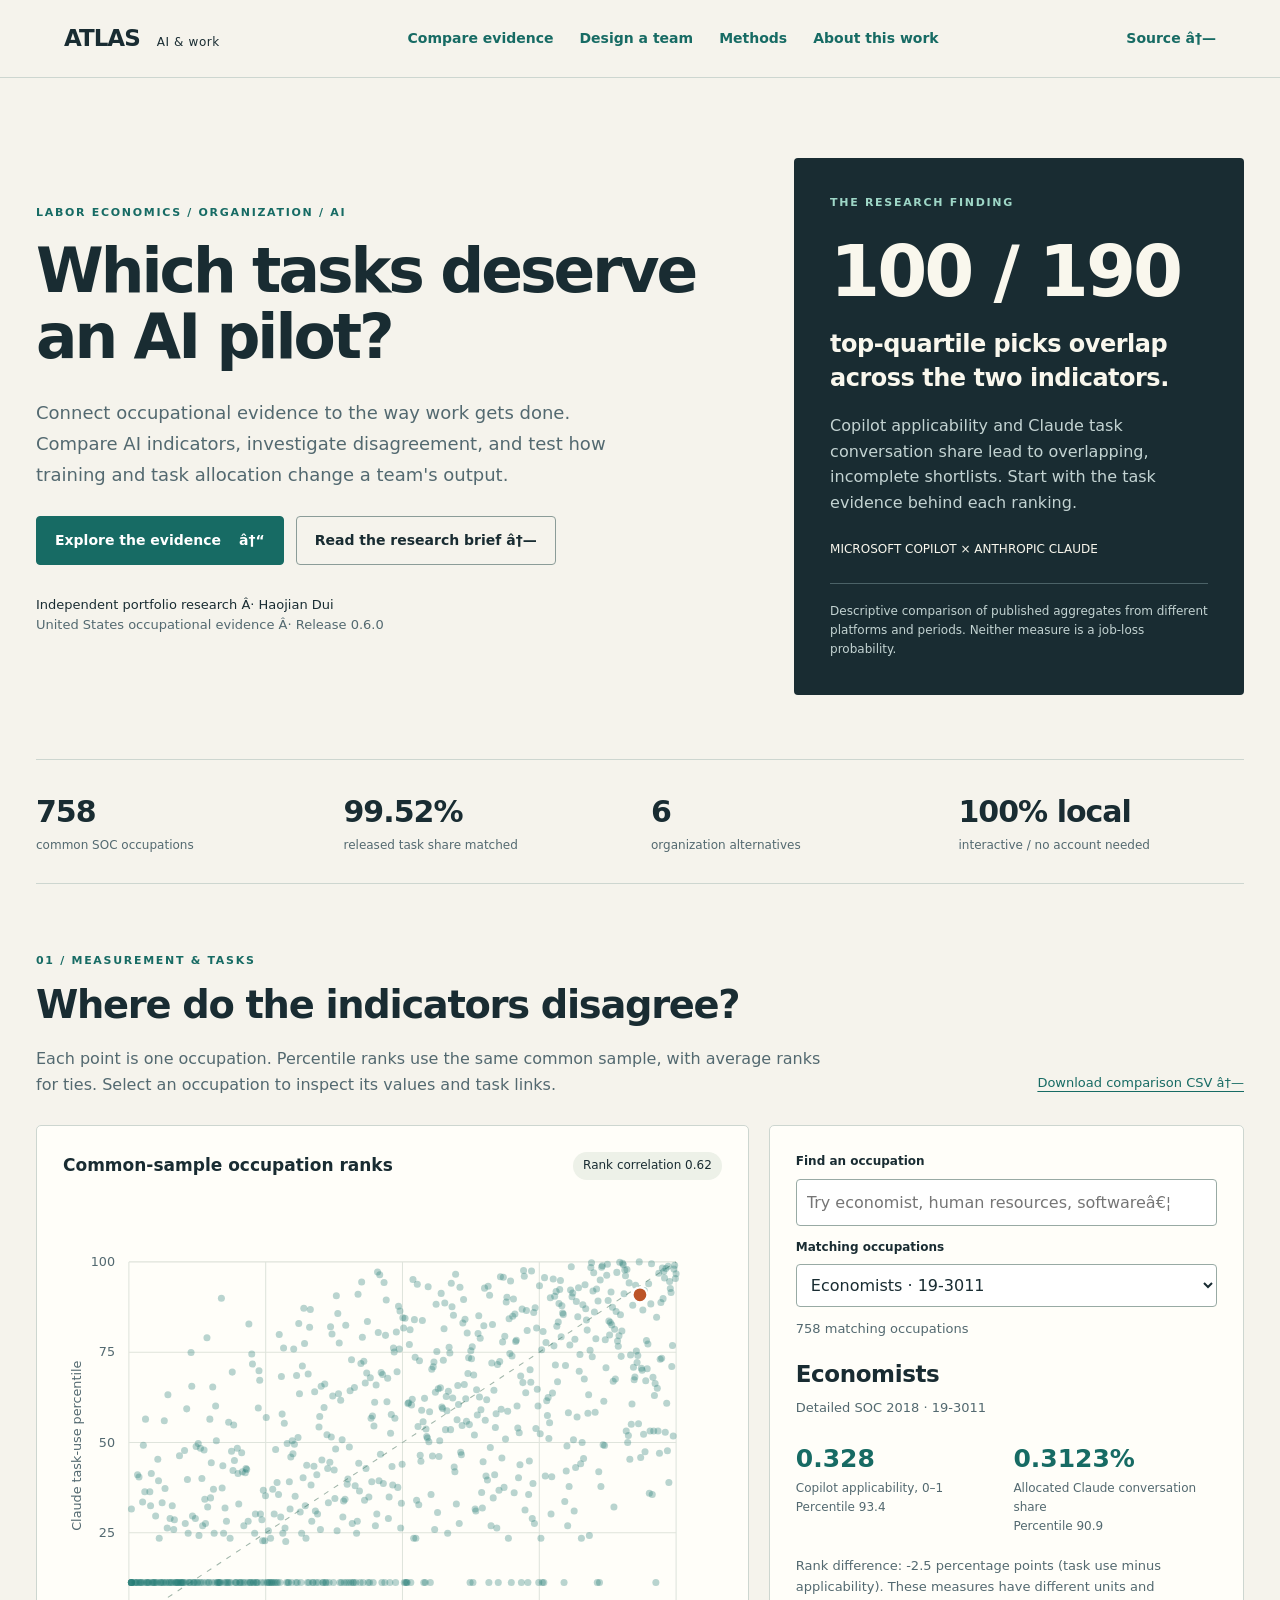
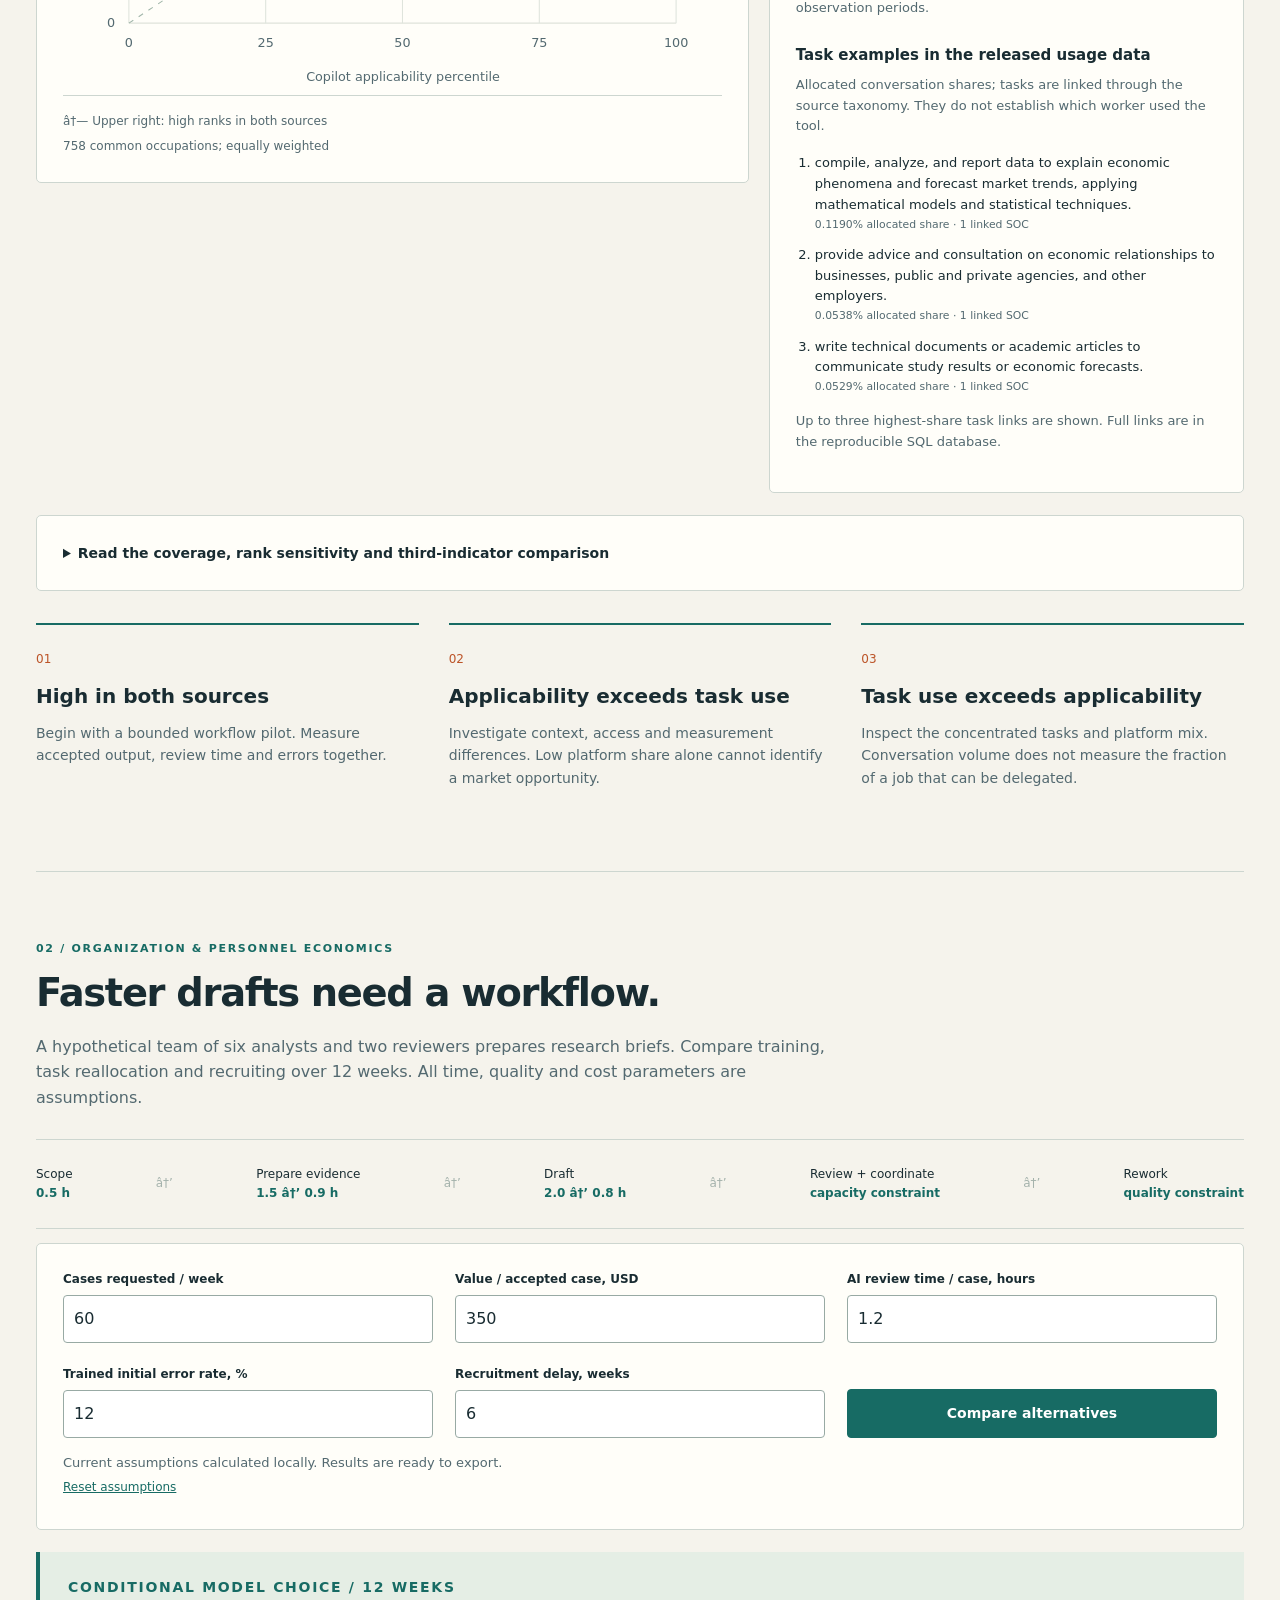
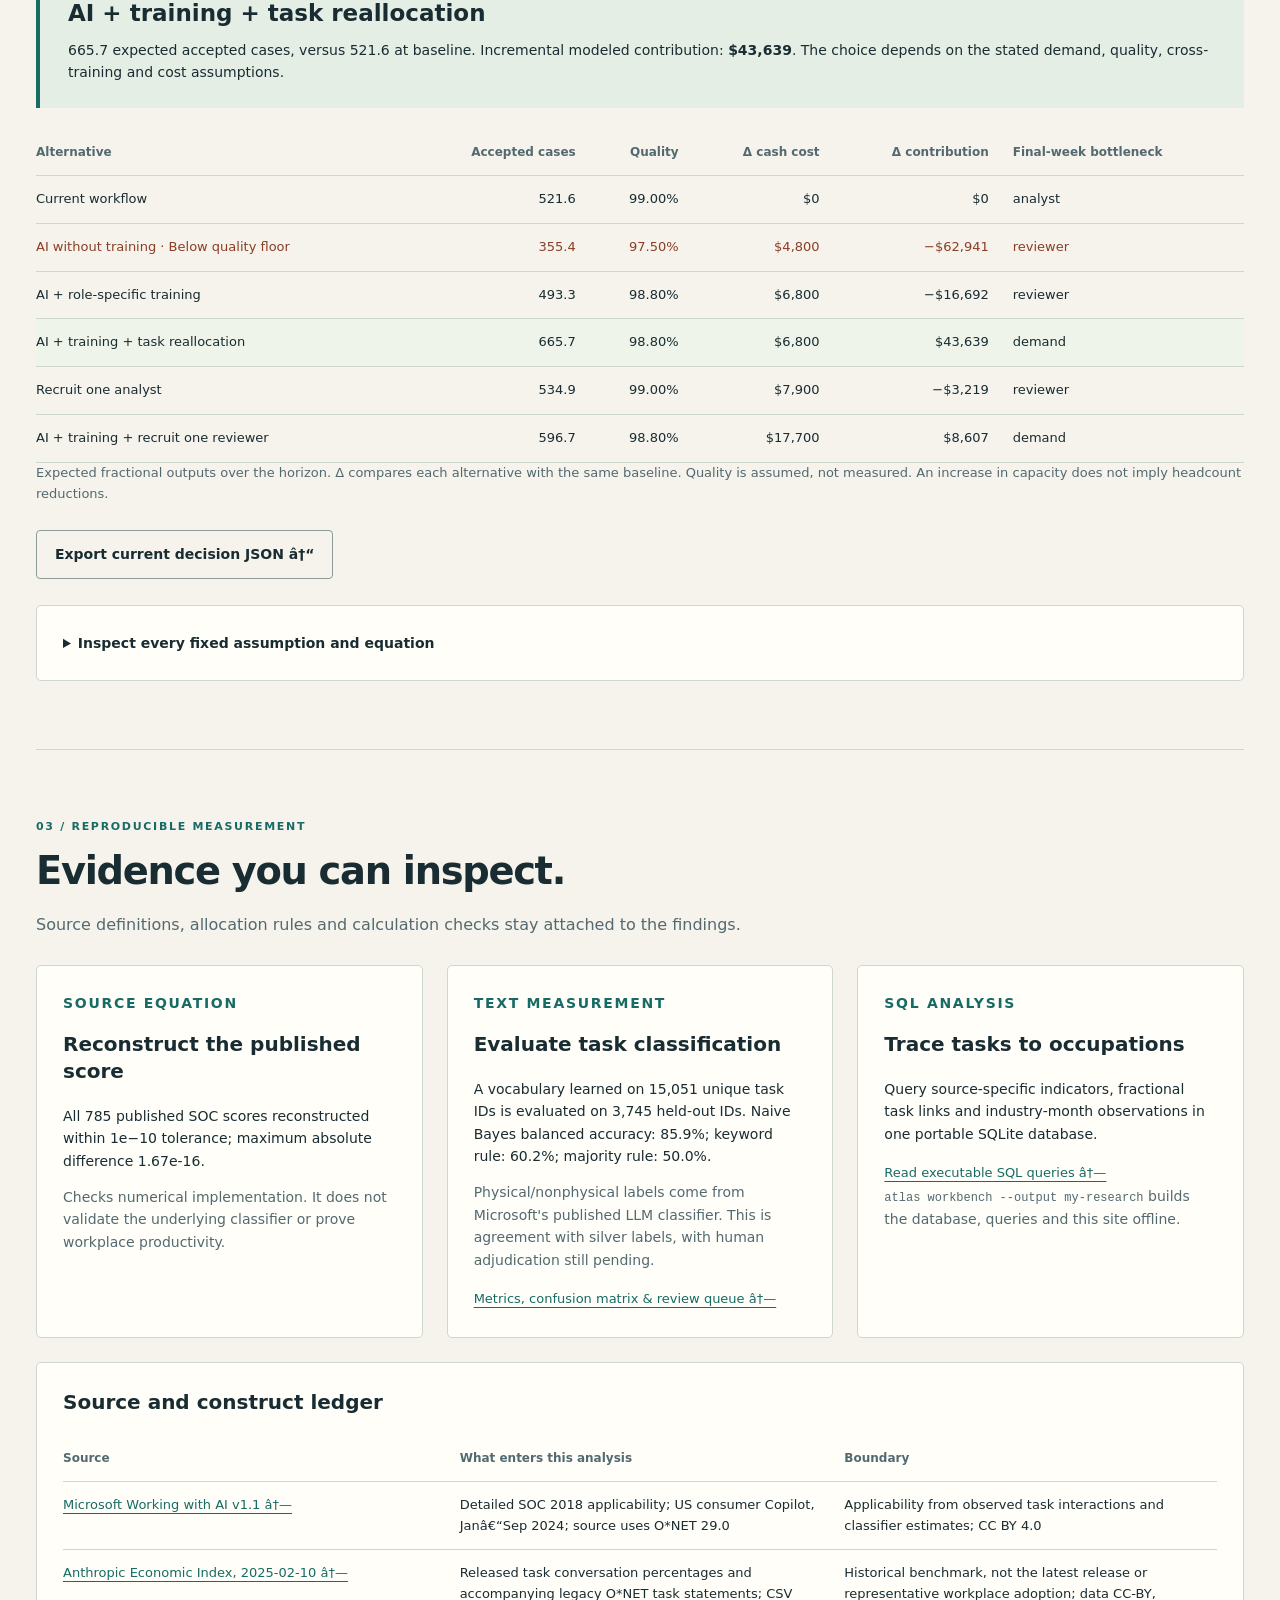
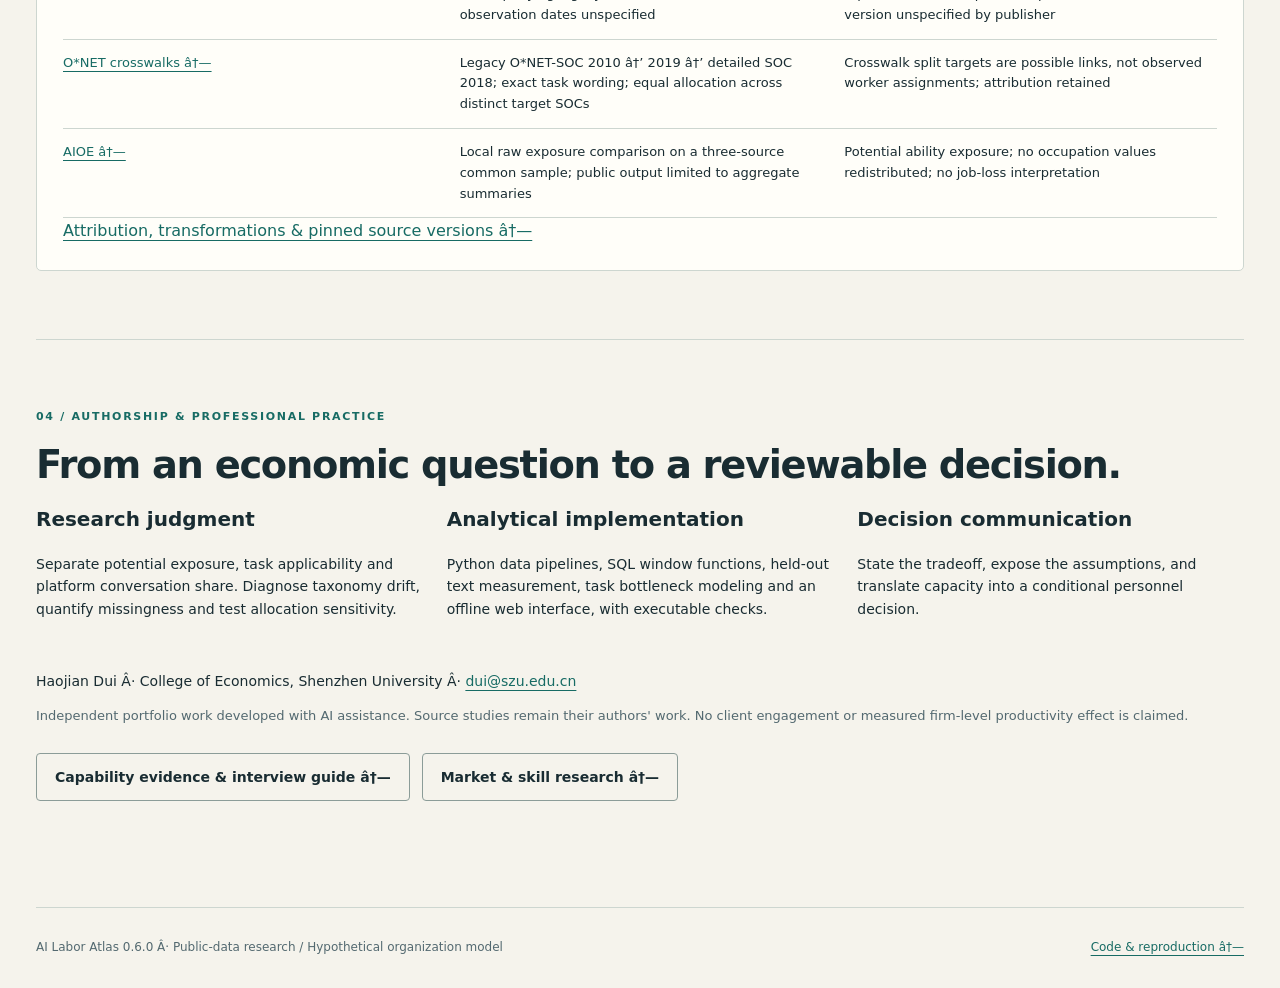
==== commit b44de92b: "fix: clarify selected occupation color in research chart" ====
--- a/docs/index.html
+++ b/docs/index.html
@@ -1,27 +1,27 @@
 <!doctype html>
 <html lang="en"><head><meta charset="utf-8"><meta name="viewport" content="width=device-width,initial-scale=1">
 <meta name="description" content="Independent applied economics research on AI, occupational tasks and organizational decisions by Haojian Dui.">
-<title>AI Labor Atlas · Tasks, evidence & organization</title><link rel="stylesheet" href="workbench.css"></head>
+<title>AI Labor Atlas Â· Tasks, evidence & organization</title><link rel="stylesheet" href="workbench.css"></head>
 <body><a class="skip" href="#main">Skip to research</a>
-<nav aria-label="Main navigation"><a class="brand" href="#">ATLAS <span>AI & work</span></a><div><a href="#evidence">Compare evidence</a><a href="#workflow">Design a team</a><a href="#methods">Methods</a><a href="#portfolio">About this work</a></div><a class="repo" href="https://github.com/JoeDHJ/ai-labor-atlas">Source ↗</a></nav>
+<nav aria-label="Main navigation"><a class="brand" href="#">ATLAS <span>AI & work</span></a><div><a href="#evidence">Compare evidence</a><a href="#workflow">Design a team</a><a href="#methods">Methods</a><a href="#portfolio">About this work</a></div><a class="repo" href="https://github.com/JoeDHJ/ai-labor-atlas">Source â†—</a></nav>
 <main id="main">
-<header class="hero"><div><p class="eyebrow">LABOR ECONOMICS / ORGANIZATION / AI</p><h1>Which tasks deserve<br>an AI pilot?</h1><p class="lede">Connect occupational evidence to the way work gets done. Compare AI indicators, investigate disagreement, and test how training and task allocation change a team's output.</p><div class="actions"><a class="button primary" href="#evidence">Explore the evidence <span>↓</span></a><a class="button" href="research-brief.md" download>Read the research brief ↗</a></div><p class="byline">Independent portfolio research · Haojian Dui<br><span>United States occupational evidence · Release 0.6.0</span></p></div><aside class="hero-card"><p class="eyebrow">THE RESEARCH FINDING</p><strong id="heroOverlap">—</strong><h2>top-quartile picks overlap across the two indicators.</h2><p>Copilot applicability and Claude task conversation share lead to overlapping, incomplete shortlists. Start with the task evidence behind each ranking.</p><div class="mini-key"><span class="dot teal"></span> Applicability <span class="dot orange"></span> Task use</div><p class="small">Descriptive comparison of published aggregates from different platforms and periods. Neither measure is a job-loss probability.</p></aside></header>
-<section class="strip" aria-label="Evidence coverage"><div><strong id="socCount">—</strong><span>common SOC occupations</span></div><div><strong id="massCoverage">—</strong><span>released task share matched</span></div><div><strong>6</strong><span>organization alternatives</span></div><div><strong>100% local</strong><span>interactive / no account needed</span></div></section>
-<section id="evidence"><div class="section-head"><div><p class="eyebrow">01 / MEASUREMENT & TASKS</p><h2>Where do the indicators disagree?</h2><p>Each point is one occupation. Percentile ranks use the same common sample, with average ranks for ties. Select an occupation to inspect its values and task links.</p></div><a class="text-link" href="occupation-comparison.csv" download>Download comparison CSV ↗</a></div>
-<div class="evidence-grid"><div class="card chart-card"><div class="chart-title"><h3>Common-sample occupation ranks</h3><span id="rho" class="pill"></span></div><svg id="scatter" viewBox="0 0 620 470" role="img" aria-labelledby="scatterTitle scatterDesc"><title id="scatterTitle">Copilot applicability and Claude task conversation share percentile ranks</title><desc id="scatterDesc">Points near the diagonal have similar ranks. Search or use the occupation selector to inspect every point without relying on the chart.</desc></svg><div class="chart-note"><span>↗ Upper right: high ranks in both sources</span><span>758 common occupations; equally weighted</span></div></div>
-<aside class="card inspection"><label for="occupationSearch">Find an occupation</label><input id="occupationSearch" type="search" placeholder="Try economist, human resources, software…"><label for="occupationSelect">Matching occupations</label><select id="occupationSelect"></select><p id="matchCount" class="small" aria-live="polite"></p><div id="occupationDetail" aria-live="polite"></div><h4>Task examples in the released usage data</h4><p class="small">Allocated conversation shares; tasks are linked through the source taxonomy. They do not establish which worker used the tool.</p><ol id="taskDetail"></ol><p id="taskMore" class="small"></p></aside></div>
+<header class="hero"><div><p class="eyebrow">LABOR ECONOMICS / ORGANIZATION / AI</p><h1>Which tasks deserve<br>an AI pilot?</h1><p class="lede">Connect occupational evidence to the way work gets done. Compare AI indicators, investigate disagreement, and test how training and task allocation change a team's output.</p><div class="actions"><a class="button primary" href="#evidence">Explore the evidence <span>â†“</span></a><a class="button" href="research-brief.md" download>Read the research brief â†—</a></div><p class="byline">Independent portfolio research Â· Haojian Dui<br><span>United States occupational evidence Â· Release 0.6.0</span></p></div><aside class="hero-card"><p class="eyebrow">THE RESEARCH FINDING</p><strong id="heroOverlap">â€”</strong><h2>top-quartile picks overlap across the two indicators.</h2><p>Copilot applicability and Claude task conversation share lead to overlapping, incomplete shortlists. Start with the task evidence behind each ranking.</p><div class="mini-key">MICROSOFT COPILOT × ANTHROPIC CLAUDE</div><p class="small">Descriptive comparison of published aggregates from different platforms and periods. Neither measure is a job-loss probability.</p></aside></header>
+<section class="strip" aria-label="Evidence coverage"><div><strong id="socCount">â€”</strong><span>common SOC occupations</span></div><div><strong id="massCoverage">â€”</strong><span>released task share matched</span></div><div><strong>6</strong><span>organization alternatives</span></div><div><strong>100% local</strong><span>interactive / no account needed</span></div></section>
+<section id="evidence"><div class="section-head"><div><p class="eyebrow">01 / MEASUREMENT & TASKS</p><h2>Where do the indicators disagree?</h2><p>Each point is one occupation. Percentile ranks use the same common sample, with average ranks for ties. Select an occupation to inspect its values and task links.</p></div><a class="text-link" href="occupation-comparison.csv" download>Download comparison CSV â†—</a></div>
+<div class="evidence-grid"><div class="card chart-card"><div class="chart-title"><h3>Common-sample occupation ranks</h3><span id="rho" class="pill"></span></div><svg id="scatter" viewBox="0 0 620 470" role="img" aria-labelledby="scatterTitle scatterDesc"><title id="scatterTitle">Copilot applicability and Claude task conversation share percentile ranks</title><desc id="scatterDesc">Points near the diagonal have similar ranks. Search or use the occupation selector to inspect every point without relying on the chart.</desc></svg><div class="chart-note"><span>â†— Upper right: high ranks in both sources</span><span>758 common occupations; equally weighted</span></div></div>
+<aside class="card inspection"><label for="occupationSearch">Find an occupation</label><input id="occupationSearch" type="search" placeholder="Try economist, human resources, softwareâ€¦"><label for="occupationSelect">Matching occupations</label><select id="occupationSelect"></select><p id="matchCount" class="small" aria-live="polite"></p><div id="occupationDetail" aria-live="polite"></div><h4>Task examples in the released usage data</h4><p class="small">Allocated conversation shares; tasks are linked through the source taxonomy. They do not establish which worker used the tool.</p><ol id="taskDetail"></ol><p id="taskMore" class="small"></p></aside></div>
 <details class="card"><summary>Read the coverage, rank sensitivity and third-indicator comparison</summary><div id="measurementDetails"></div></details>
 <div class="decision-cards"><article><span>01</span><h3>High in both sources</h3><p>Begin with a bounded workflow pilot. Measure accepted output, review time and errors together.</p></article><article><span>02</span><h3>Applicability exceeds task use</h3><p>Investigate context, access and measurement differences. Low platform share alone cannot identify a market opportunity.</p></article><article><span>03</span><h3>Task use exceeds applicability</h3><p>Inspect the concentrated tasks and platform mix. Conversation volume does not measure the fraction of a job that can be delegated.</p></article></div>
 </section>
 <section id="workflow"><div class="section-head"><div><p class="eyebrow">02 / ORGANIZATION & PERSONNEL ECONOMICS</p><h2>Faster drafts need a workflow.</h2><p>A hypothetical team of six analysts and two reviewers prepares research briefs. Compare training, task reallocation and recruiting over 12 weeks. All time, quality and cost parameters are assumptions.</p></div></div>
-<div class="pipeline" aria-label="Task sequence"><span>Scope<br><b>0.5 h</b></span><i>→</i><span>Prepare evidence<br><b>1.5 → 0.9 h</b></span><i>→</i><span>Draft<br><b>2.0 → 0.8 h</b></span><i>→</i><span>Review + coordinate<br><b>capacity constraint</b></span><i>→</i><span>Rework<br><b>quality constraint</b></span></div>
+<div class="pipeline" aria-label="Task sequence"><span>Scope<br><b>0.5 h</b></span><i>â†’</i><span>Prepare evidence<br><b>1.5 â†’ 0.9 h</b></span><i>â†’</i><span>Draft<br><b>2.0 â†’ 0.8 h</b></span><i>â†’</i><span>Review + coordinate<br><b>capacity constraint</b></span><i>â†’</i><span>Rework<br><b>quality constraint</b></span></div>
 <div class="card model-controls"><form id="workflowForm"><div><label for="demand">Cases requested / week</label><input id="demand" type="number" min="1" max="1000" value="60" step="1" required></div><div><label for="caseValue">Value / accepted case, USD</label><input id="caseValue" type="number" min="1" max="100000" value="350" step="1" required></div><div><label for="reviewHours">AI review time / case, hours</label><input id="reviewHours" type="number" min="0.1" max="20" value="1.2" step="0.1" required></div><div><label for="errorRate">Trained initial error rate, %</label><input id="errorRate" type="number" min="0" max="100" value="12" step="1" required></div><div><label for="hiringLead">Recruitment delay, weeks</label><input id="hiringLead" type="number" min="0" max="104" value="6" step="1" required></div><button class="button primary" type="submit">Compare alternatives</button></form><p id="workflowStatus" class="small" aria-live="polite"></p><button class="text-button" id="resetWorkflow" type="button">Reset assumptions</button></div>
-<div id="workflowResult" aria-live="polite"></div><div class="actions"><button class="button" id="exportWorkflow" type="button">Export current decision JSON ↓</button></div>
-<details class="card"><summary>Inspect every fixed assumption and equation</summary><div id="assumptions"></div><p><a href="workflow-assumptions.md">Full model contract ↗</a></p></details>
+<div id="workflowResult" aria-live="polite"></div><div class="actions"><button class="button" id="exportWorkflow" type="button">Export current decision JSON â†“</button></div>
+<details class="card"><summary>Inspect every fixed assumption and equation</summary><div id="assumptions"></div><p><a href="workflow-assumptions.md">Full model contract â†—</a></p></details>
 </section>
-<section id="methods"><div class="section-head"><div><p class="eyebrow">03 / REPRODUCIBLE MEASUREMENT</p><h2>Evidence you can inspect.</h2><p>Source definitions, allocation rules and calculation checks stay attached to the findings.</p></div></div><div class="method-grid"><article class="card"><p class="eyebrow">SOURCE EQUATION</p><h3>Reconstruct the published score</h3><p id="reconstruction"></p><p class="small">Checks numerical implementation. It does not validate the underlying classifier or prove workplace productivity.</p></article><article class="card"><p class="eyebrow">TEXT MEASUREMENT</p><h3>Evaluate task classification</h3><p id="benchmark"></p><p class="small">Physical/nonphysical labels come from Microsoft's published LLM classifier. This is agreement with silver labels, with human adjudication still pending.</p><a href="measurement-benchmark.json" download>Metrics, confusion matrix & review queue ↗</a></article><article class="card"><p class="eyebrow">SQL ANALYSIS</p><h3>Trace tasks to occupations</h3><p>Query source-specific indicators, fractional task links and industry-month observations in one portable SQLite database.</p><a href="research-queries.sql" download>Read executable SQL queries ↗</a><p class="small"><code>atlas workbench --output my-research</code> builds the database, queries and this site offline.</p></article></div>
-<div class="card sources"><h3>Source and construct ledger</h3><div class="table-scroll"><table><thead><tr><th>Source</th><th>What enters this analysis</th><th>Boundary</th></tr></thead><tbody><tr><td><a href="https://github.com/microsoft/working-with-ai">Microsoft Working with AI v1.1 ↗</a></td><td>Detailed SOC 2018 applicability; US consumer Copilot, Jan–Sep 2024; source uses O*NET 29.0</td><td>Applicability from observed task interactions and classifier estimates; CC BY 4.0</td></tr><tr><td><a href="https://huggingface.co/datasets/Anthropic/EconomicIndex/tree/main/release_2025_02_10">Anthropic Economic Index, 2025-02-10 ↗</a></td><td>Released task conversation percentages and accompanying legacy O*NET task statements; CSV observation dates unspecified</td><td>Historical benchmark, not the latest release or representative workplace adoption; data CC-BY, version unspecified by publisher</td></tr><tr><td><a href="https://www.onetcenter.org/taxonomy/2019/walk.html">O*NET crosswalks ↗</a></td><td>Legacy O*NET-SOC 2010 → 2019 → detailed SOC 2018; exact task wording; equal allocation across distinct target SOCs</td><td>Crosswalk split targets are possible links, not observed worker assignments; attribution retained</td></tr><tr><td><a href="https://github.com/AIOE-Data/AIOE">AIOE ↗</a></td><td>Local raw exposure comparison on a three-source common sample; public output limited to aggregate summaries</td><td>Potential ability exposure; no occupation values redistributed; no job-loss interpretation</td></tr></tbody></table></div><a href="data-attribution.md">Attribution, transformations & pinned source versions ↗</a></div>
+<section id="methods"><div class="section-head"><div><p class="eyebrow">03 / REPRODUCIBLE MEASUREMENT</p><h2>Evidence you can inspect.</h2><p>Source definitions, allocation rules and calculation checks stay attached to the findings.</p></div></div><div class="method-grid"><article class="card"><p class="eyebrow">SOURCE EQUATION</p><h3>Reconstruct the published score</h3><p id="reconstruction"></p><p class="small">Checks numerical implementation. It does not validate the underlying classifier or prove workplace productivity.</p></article><article class="card"><p class="eyebrow">TEXT MEASUREMENT</p><h3>Evaluate task classification</h3><p id="benchmark"></p><p class="small">Physical/nonphysical labels come from Microsoft's published LLM classifier. This is agreement with silver labels, with human adjudication still pending.</p><a href="measurement-benchmark.json" download>Metrics, confusion matrix & review queue â†—</a></article><article class="card"><p class="eyebrow">SQL ANALYSIS</p><h3>Trace tasks to occupations</h3><p>Query source-specific indicators, fractional task links and industry-month observations in one portable SQLite database.</p><a href="research-queries.sql" download>Read executable SQL queries â†—</a><p class="small"><code>atlas workbench --output my-research</code> builds the database, queries and this site offline.</p></article></div>
+<div class="card sources"><h3>Source and construct ledger</h3><div class="table-scroll"><table><thead><tr><th>Source</th><th>What enters this analysis</th><th>Boundary</th></tr></thead><tbody><tr><td><a href="https://github.com/microsoft/working-with-ai">Microsoft Working with AI v1.1 â†—</a></td><td>Detailed SOC 2018 applicability; US consumer Copilot, Janâ€“Sep 2024; source uses O*NET 29.0</td><td>Applicability from observed task interactions and classifier estimates; CC BY 4.0</td></tr><tr><td><a href="https://huggingface.co/datasets/Anthropic/EconomicIndex/tree/main/release_2025_02_10">Anthropic Economic Index, 2025-02-10 â†—</a></td><td>Released task conversation percentages and accompanying legacy O*NET task statements; CSV observation dates unspecified</td><td>Historical benchmark, not the latest release or representative workplace adoption; data CC-BY, version unspecified by publisher</td></tr><tr><td><a href="https://www.onetcenter.org/taxonomy/2019/walk.html">O*NET crosswalks â†—</a></td><td>Legacy O*NET-SOC 2010 â†’ 2019 â†’ detailed SOC 2018; exact task wording; equal allocation across distinct target SOCs</td><td>Crosswalk split targets are possible links, not observed worker assignments; attribution retained</td></tr><tr><td><a href="https://github.com/AIOE-Data/AIOE">AIOE â†—</a></td><td>Local raw exposure comparison on a three-source common sample; public output limited to aggregate summaries</td><td>Potential ability exposure; no occupation values redistributed; no job-loss interpretation</td></tr></tbody></table></div><a href="data-attribution.md">Attribution, transformations & pinned source versions â†—</a></div>
 </section>
-<section id="portfolio"><p class="eyebrow">04 / AUTHORSHIP & PROFESSIONAL PRACTICE</p><h2>From an economic question to a reviewable decision.</h2><div class="method-grid"><article><h3>Research judgment</h3><p>Separate potential exposure, task applicability and platform conversation share. Diagnose taxonomy drift, quantify missingness and test allocation sensitivity.</p></article><article><h3>Analytical implementation</h3><p>Python data pipelines, SQL window functions, held-out text measurement, task bottleneck modeling and an offline web interface, with executable checks.</p></article><article><h3>Decision communication</h3><p>State the tradeoff, expose the assumptions, and translate capacity into a conditional personnel decision.</p></article></div><p class="author">Haojian Dui · College of Economics, Shenzhen University · <a href="mailto:dui@szu.edu.cn">dui@szu.edu.cn</a></p><p class="small">Independent portfolio work developed with AI assistance. Source studies remain their authors' work. No client engagement or measured firm-level productivity effect is claimed.</p><div class="actions"><a class="button" href="https://github.com/JoeDHJ/ai-labor-atlas/blob/main/docs/career-evidence.md">Capability evidence & interview guide ↗</a><a class="button" id="marketLink" href="https://github.com/JoeDHJ/ai-labor-atlas/blob/main/docs/reports/labor-market-intelligence.md">Market & skill research ↗</a></div></section>
-</main><footer>AI Labor Atlas 0.6.0 · Public-data research / Hypothetical organization model <a href="https://github.com/JoeDHJ/ai-labor-atlas">Code & reproduction ↗</a></footer>
+<section id="portfolio"><p class="eyebrow">04 / AUTHORSHIP & PROFESSIONAL PRACTICE</p><h2>From an economic question to a reviewable decision.</h2><div class="method-grid"><article><h3>Research judgment</h3><p>Separate potential exposure, task applicability and platform conversation share. Diagnose taxonomy drift, quantify missingness and test allocation sensitivity.</p></article><article><h3>Analytical implementation</h3><p>Python data pipelines, SQL window functions, held-out text measurement, task bottleneck modeling and an offline web interface, with executable checks.</p></article><article><h3>Decision communication</h3><p>State the tradeoff, expose the assumptions, and translate capacity into a conditional personnel decision.</p></article></div><p class="author">Haojian Dui Â· College of Economics, Shenzhen University Â· <a href="mailto:dui@szu.edu.cn">dui@szu.edu.cn</a></p><p class="small">Independent portfolio work developed with AI assistance. Source studies remain their authors' work. No client engagement or measured firm-level productivity effect is claimed.</p><div class="actions"><a class="button" href="https://github.com/JoeDHJ/ai-labor-atlas/blob/main/docs/career-evidence.md">Capability evidence & interview guide â†—</a><a class="button" id="marketLink" href="https://github.com/JoeDHJ/ai-labor-atlas/blob/main/docs/reports/labor-market-intelligence.md">Market & skill research â†—</a></div></section>
+</main><footer>AI Labor Atlas 0.6.0 Â· Public-data research / Hypothetical organization model <a href="https://github.com/JoeDHJ/ai-labor-atlas">Code & reproduction â†—</a></footer>
 <script type="application/json" id="atlasData">{"measurement":{"schema":"atlas.measurement.v1","mode":"public_aggregate_data","microsoft_count":785,"anthropic_soc_count":790,"common_count":758,"join":{"released_task_count":3514,"matched_task_count":3513,"source_task_universe":18428,"released_share_pct":100.0000000000004,"allocated_share_pct":99.51844275644618,"unmatched_share_pct":0.48155724355382995,"unmapped_onet_codes":[],"shared_task_count":216},"provenance":{"microsoft_version":"v1.1","microsoft_revision":"550c00c9d1b054ac78b87da3a26165bace334779","anthropic_release":"2025-02-10","anthropic_revision":"4e5f69fab13a9c3f7d0dcc31a6f893a9818738f6","files":[{"file":"microsoft_scores.csv","url":"https://raw.githubusercontent.com/microsoft/working-with-ai/550c00c9d1b054ac78b87da3a26165bace334779/ai_applicability_scores.csv","bytes":50018,"retrieved_at":"2026-11-16T08:54:59.894128+00:00"},{"file":"microsoft_iwa.csv","url":"https://raw.githubusercontent.com/microsoft/working-with-ai/550c00c9d1b054ac78b87da3a26165bace334779/iwa_metrics.csv","bytes":72575,"retrieved_at":"2026-11-16T08:54:59.866075+00:00"},{"file":"microsoft_weights.csv","url":"https://raw.githubusercontent.com/microsoft/working-with-ai/550c00c9d1b054ac78b87da3a26165bace334779/soc_iwa_weights.csv","bytes":1238819,"retrieved_at":"2026-11-16T08:55:09.108765+00:00"},{"file":"microsoft_nonphysical_weights.csv","url":"https://raw.githubusercontent.com/microsoft/working-with-ai/550c00c9d1b054ac78b87da3a26165bace334779/soc_iwa_nonphysical_weights.csv","bytes":1162741,"retrieved_at":"2026-11-16T08:55:09.508175+00:00"},{"file":"microsoft_soc_iwas.csv","url":"https://raw.githubusercontent.com/microsoft/working-with-ai/550c00c9d1b054ac78b87da3a26165bace334779/soc_to_iwas.csv","bytes":301369,"retrieved_at":"2026-11-16T08:55:04.128630+00:00"},{"file":"microsoft_physical.csv","url":"https://raw.githubusercontent.com/microsoft/working-with-ai/550c00c9d1b054ac78b87da3a26165bace334779/physical_tasks.csv","bytes":209435,"retrieved_at":"2026-11-16T08:55:05.339693+00:00"},{"file":"microsoft_notice.md","url":"https://raw.githubusercontent.com/microsoft/working-with-ai/550c00c9d1b054ac78b87da3a26165bace334779/NOTICE.md","bytes":855,"retrieved_at":"2026-11-16T08:55:05.412533+00:00"},{"file":"microsoft_license.txt","url":"https://raw.githubusercontent.com/microsoft/working-with-ai/550c00c9d1b054ac78b87da3a26165bace334779/LICENSE.txt","bytes":214,"retrieved_at":"2026-11-16T08:55:06.713252+00:00"},{"file":"microsoft_readme.md","url":"https://raw.githubusercontent.com/microsoft/working-with-ai/550c00c9d1b054ac78b87da3a26165bace334779/README.md","bytes":11360,"retrieved_at":"2026-11-16T08:55:08.403216+00:00"},{"file":"anthropic_task_mappings.csv","url":"https://huggingface.co/datasets/Anthropic/EconomicIndex/resolve/4e5f69fab13a9c3f7d0dcc31a6f893a9818738f6/release_2025_02_10/onet_task_mappings.csv","bytes":461306,"retrieved_at":"2026-11-16T08:55:16.701591+00:00"},{"file":"anthropic_task_statements.csv","url":"https://huggingface.co/datasets/Anthropic/EconomicIndex/resolve/4e5f69fab13a9c3f7d0dcc31a6f893a9818738f6/release_2025_02_10/onet_task_statements.csv","bytes":3592256,"retrieved_at":"2026-11-16T08:55:43.610792+00:00"},{"file":"anthropic_readme.md","url":"https://huggingface.co/datasets/Anthropic/EconomicIndex/resolve/4e5f69fab13a9c3f7d0dcc31a6f893a9818738f6/release_2025_02_10/README.md","bytes":2981,"retrieved_at":"2026-11-16T08:55:12.560383+00:00"}],"additional_sources":[{"file":"onet_2010_to_2019.csv","url":"https://www.onetcenter.org/taxonomy/2019/walk/2010_to_2019_Crosswalk.csv?fmt=csv","bytes":108052,"retrieved_at":"2026-11-16T09:13:27.775997+00:00"},{"file":"onet_29_0.zip","url":"https://www.onetcenter.org/dl_files/database/db_29_0_text.zip","bytes":13157837,"retrieved_at":"2026-11-16T09:13:27.776035+00:00"},{"file":"onet_soc_2019_to_2018.xlsx","local_path":"data/raw/onet_soc_2019_to_2018.xlsx","source":"official O*NET crosswalk retained July 2026","bytes":44847}]},"comparison":{"left":"ms_applicability","right":"claude_share_pct","sample_count":758,"spearman_rho":0.6167130927738037,"mean_absolute_rank_gap_pp":19.63782184222542,"top_quartile_overlap_count":100,"left_top_quartile_count":190,"right_top_quartile_count":190},"source_occupations":[{"soc":"11-1011","title":"Chief Executives","claude_share_pct":0.38944117991947985,"ms_applicability":0.155502898114603},{"soc":"11-1021","title":"General and Operations Managers","claude_share_pct":0.12429805474847234,"ms_applicability":0.10984321957888558},{"soc":"11-1031","title":"Legislators","claude_share_pct":0.03140024234211932,"ms_applicability":0.2689786690737696},{"soc":"11-2011","title":"Advertising and Promotions Managers","claude_share_pct":0.3007126942971427,"ms_applicability":0.18852546057281167},{"soc":"11-2021","title":"Marketing Managers","claude_share_pct":0.13003087907649413,"ms_applicability":0.18916981579887202},{"soc":"11-2022","title":"Sales Managers","claude_share_pct":0.03778452398014358,"ms_applicability":0.16417528214337473},{"soc":"11-2032","title":"Public Relations Managers","claude_share_pct":0.12279970293546663,"ms_applicability":0.22206799650077003},{"soc":"11-2033","title":"Fundraising Managers","claude_share_pct":0.12279970293546663,"ms_applicability":0.14303645451729352},{"soc":"11-3012","title":"Administrative Services Managers","claude_share_pct":0.001042331696003961,"ms_applicability":0.08705142014997105},{"soc":"11-3013","title":"Facilities Managers","claude_share_pct":0.2613646727729932,"ms_applicability":0.061712782287566006},{"soc":"11-3021","title":"Computer and Information Systems Managers","claude_share_pct":0.13511224609451342,"ms_applicability":0.15189351438864812},{"soc":"11-3031","title":"Financial Managers","claude_share_pct":0.41497830647157696,"ms_applicability":0.1488033543322555},{"soc":"11-3051","title":"Industrial Production Managers","claude_share_pct":0.043647639770165864,"ms_applicability":0.12029110451447905},{"soc":"11-3061","title":"Purchasing Managers","claude_share_pct":0.03387578012012873,"ms_applicability":0.10549537848614099},{"soc":"11-3071","title":"Transportation, Storage, and Distribution Managers","claude_share_pct":0.16214772445961617,"ms_applicability":0.20525444802186177},{"soc":"11-3111","title":"Compensation and Benefits Managers","claude_share_pct":0.08312595275631587,"ms_applicability":0.14130631227633425},{"soc":"11-3121","title":"Human Resources Managers","claude_share_pct":0.04820784094018319,"ms_applicability":0.1370417874755325},{"soc":"11-3131","title":"Training and Development Managers","claude_share_pct":0.06058552983023023,"ms_applicability":0.19292813370862955},{"soc":"11-9013","title":"Farmers, Ranchers, and Other Agricultural Managers","claude_share_pct":0.054592122578207454,"ms_applicability":0.07604159982061662},{"soc":"11-9021","title":"Construction Managers","claude_share_pct":0.08911936000833866,"ms_applicability":0.14500595967490937},{"soc":"11-9031","title":"Education and Childcare Administrators, Preschool and Daycare","claude_share_pct":0.13380933147450846,"ms_applicability":0.12508531440252063},{"soc":"11-9032","title":"Education Administrators, Kindergarten through Secondary","claude_share_pct":0.43738843793566207,"ms_applicability":0.13548082189503377},{"soc":"11-9033","title":"Education Administrators, Postsecondary","claude_share_pct":0.05250745918619953,"ms_applicability":0.09634999565068926},{"soc":"11-9039","title":"Distance Learning Coordinators","claude_share_pct":0.03335461427212675,"ms_applicability":null},{"soc":"11-9041","title":"Architectural and Engineering Managers","claude_share_pct":0.12182251697046292,"ms_applicability":0.16339043628436287},{"soc":"11-9051","title":"Food Service Managers","claude_share_pct":0.02306158877408763,"ms_applicability":0.09101982336672747},{"soc":"11-9071","title":"Gambling Managers","claude_share_pct":0.008599236492032676,"ms_applicability":0.1853735682141986},{"soc":"11-9081","title":"Lodging Managers","claude_share_pct":0.027621789944104958,"ms_applicability":0.18340282980745007},{"soc":"11-9111","title":"Medical and Health Services Managers","claude_share_pct":0.06736068585425597,"ms_applicability":0.1632890896536952},{"soc":"11-9121","title":"Natural Sciences Managers","claude_share_pct":0.1632552018866204,"ms_applicability":0.11243881723160944},{"soc":"11-9131","title":"Postmasters and Mail Superintendents","claude_share_pct":0.0,"ms_applicability":0.10914518134764502},{"soc":"11-9141","title":"Property, Real Estate, and Community Association Managers","claude_share_pct":0.07882633451029955,"ms_applicability":0.13933787633680647},{"soc":"11-9151","title":"Social and Community Service Managers","claude_share_pct":0.02149809123008169,"ms_applicability":0.15581519514118683},{"soc":"11-9161","title":"Emergency Management Directors","claude_share_pct":0.007296321872027726,"ms_applicability":0.19817963250213722},{"soc":"11-9171","title":"Funeral Home Managers","claude_share_pct":0.08508032468632332,"ms_applicability":0.16619576662374655},{"soc":"11-9179","title":"Personal Service Managers, All Other","claude_share_pct":0.14097536188453572,"ms_applicability":0.14628815032662135},{"soc":"11-9199","title":"Managers, All Other","claude_share_pct":0.4874203593438522,"ms_applicability":0.145778869882199},{"soc":"13-1011","title":"Agents and Business Managers of Artists, Performers, and Athletes","claude_share_pct":0.11908639626845254,"ms_applicability":0.2688759857688543},{"soc":"13-1021","title":"Buyers and Purchasing Agents, Farm Products","claude_share_pct":0.008338653568031687,"ms_applicability":null},{"soc":"13-1022","title":"Wholesale and Retail Buyers, Except Farm Products","claude_share_pct":0.024885669242094566,"ms_applicability":null},{"soc":"13-1023","title":"Purchasing Agents, Except Wholesale, Retail, and Farm Products","claude_share_pct":0.0667092285442535,"ms_applicability":null},{"soc":"13-1031","title":"Claims Adjusters, Examiners, and Investigators","claude_share_pct":0.024625086318093577,"ms_applicability":0.20705341216179363},{"soc":"13-1032","title":"Insurance Appraisers, Auto Damage","claude_share_pct":0.002084663392007922,"ms_applicability":0.27175246858277213},{"soc":"13-1041","title":"Compliance Officers","claude_share_pct":0.21472032937681595,"ms_applicability":0.19911368668287543},{"soc":"13-1051","title":"Cost Estimators","claude_share_pct":0.021758674154082683,"ms_applicability":0.2547360531717686},{"soc":"13-1071","title":"Human Resources Specialists","claude_share_pct":0.14175711065653868,"ms_applicability":0.20071633929525207},{"soc":"13-1074","title":"Farm Labor Contractors","claude_share_pct":0.0,"ms_applicability":0.040497190142520706},{"soc":"13-1075","title":"Labor Relations Specialists","claude_share_pct":0.026188583862099518,"ms_applicability":0.06725931200231547},{"soc":"13-1081","title":"Logisticians","claude_share_pct":0.3170642727782049,"ms_applicability":0.1623173857191718},{"soc":"13-1111","title":"Management Analysts","claude_share_pct":0.21459003791481543,"ms_applicability":0.35289230378646685},{"soc":"13-1121","title":"Meeting, Convention, and Event Planners","claude_share_pct":0.07035738948026737,"ms_applicability":0.14650793273798485},{"soc":"13-1131","title":"Fundraisers","claude_share_pct":0.06201873591223567,"ms_applicability":0.12250115480807566},{"soc":"13-1141","title":"Compensation, Benefits, and Job Analysis Specialists","claude_share_pct":0.42670453805162145,"ms_applicability":0.16715323314454286},{"soc":"13-1151","title":"Training and Development Specialists","claude_share_pct":0.060064363982228246,"ms_applicability":0.241747642458221},{"soc":"13-1161","title":"Market Research Analysts and Marketing Specialists","claude_share_pct":0.6582324660265012,"ms_applicability":0.3497337016289346},{"soc":"13-1199","title":"Business Operations Specialists, All Other","claude_share_pct":0.8610962723612723,"ms_applicability":0.21852126165586172},{"soc":"13-2011","title":"Accountants and Auditors","claude_share_pct":0.5582989146721214,"ms_applicability":0.19459559510931465},{"soc":"13-2023","title":"Assessors","claude_share_pct":0.04677463485817774,"ms_applicability":null},{"soc":"13-2031","title":"Budget Analysts","claude_share_pct":0.029185287488110907,"ms_applicability":0.2340858486198604},{"soc":"13-2041","title":"Credit Analysts","claude_share_pct":0.021628382692082188,"ms_applicability":0.1616323362699462},{"soc":"13-2051","title":"Financial and Investment Analysts","claude_share_pct":0.3349793488032729,"ms_applicability":0.2783547531305114},{"soc":"13-2052","title":"Personal Financial Advisors","claude_share_pct":0.2600617581529882,"ms_applicability":0.3552253488700088},{"soc":"13-2053","title":"Insurance Underwriters","claude_share_pct":0.015374392516058422,"ms_applicability":0.16095517646128082},{"soc":"13-2054","title":"Financial Risk Specialists","claude_share_pct":0.2796054774530625,"ms_applicability":0.24116082389095245},{"soc":"13-2061","title":"Financial Examiners","claude_share_pct":0.08416828445231984,"ms_applicability":0.13921320532771203},{"soc":"13-2071","title":"Credit Counselors","claude_share_pct":0.48742035934385214,"ms_applicability":0.28850171786366574},{"soc":"13-2072","title":"Loan Officers","claude_share_pct":0.19361311253273575,"ms_applicability":0.24707584534219934},{"soc":"13-2081","title":"Tax Examiners and Collectors, and Revenue Agents","claude_share_pct":0.03843598129014606,"ms_applicability":0.33992502659325374},{"soc":"13-2082","title":"Tax Preparers","claude_share_pct":0.11635027556644212,"ms_applicability":0.31160150232666545},{"soc":"13-2099","title":"Financial Specialists, All Other","claude_share_pct":0.4831207410978358,"ms_applicability":0.24584331921272928},{"soc":"15-1211","title":"Computer Systems Analysts","claude_share_pct":2.487654883975453,"ms_applicability":0.3126242495751441},{"soc":"15-1212","title":"Information Security Analysts","claude_share_pct":0.18761970528071298,"ms_applicability":0.22196112717977742},{"soc":"15-1221","title":"Computer and Information Research Scientists","claude_share_pct":0.5942593581842581,"ms_applicability":0.16925897236942583},{"soc":"15-1231","title":"Computer Network Support Specialists","claude_share_pct":0.33237351956326305,"ms_applicability":0.3021365326556254},{"soc":"15-1232","title":"Computer User Support Specialists","claude_share_pct":0.2057302184987818,"ms_applicability":0.3338895909418416},{"soc":"15-1241","title":"Computer Network Architects","claude_share_pct":0.3585621034253626,"ms_applicability":0.2519702133697844},{"soc":"15-1242","title":"Database Administrators","claude_share_pct":0.5887219710492372,"ms_applicability":0.29739595967353566},{"soc":"15-1243","title":"Database Architects","claude_share_pct":3.5277064793944044,"ms_applicability":0.31196565455544734},{"soc":"15-1244","title":"Network and Computer Systems Administrators","claude_share_pct":1.697046292556449,"ms_applicability":0.2525255513865505},{"soc":"15-1251","title":"Computer Programmers","claude_share_pct":6.128258915193287,"ms_applicability":0.31003178815648613},{"soc":"15-1252","title":"Software Developers","claude_share_pct":4.3062631105783655,"ms_applicability":0.2781568192011152},{"soc":"15-1253","title":"Software Quality Assurance Analysts and Testers","claude_share_pct":7.037041862646743,"ms_applicability":0.3277339225342325},{"soc":"15-1254","title":"Web Developers","claude_share_pct":1.3614806321741735,"ms_applicability":0.3531275801205572},{"soc":"15-1255","title":"Web and Digital Interface Designers","claude_share_pct":1.9444046331643885,"ms_applicability":0.2940247387286297},{"soc":"15-1299","title":"Computer Occupations, All Other","claude_share_pct":3.056898281455616,"ms_applicability":0.29778584910303174},{"soc":"15-2011","title":"Actuaries","claude_share_pct":0.06449427369024507,"ms_applicability":0.15814779887083347},{"soc":"15-2021","title":"Mathematicians","claude_share_pct":0.36273143020937837,"ms_applicability":0.3861702756791553},{"soc":"15-2031","title":"Operations Research Analysts","claude_share_pct":0.7228570311787469,"ms_applicability":0.3074955646855726},{"soc":"15-2041","title":"Statisticians","claude_share_pct":0.9792706283957213,"ms_applicability":0.3150171176175566},{"soc":"15-2051","title":"Data Scientists","claude_share_pct":0.8537999504892443,"ms_applicability":0.35716327602190434},{"soc":"15-2099","title":"Mathematical Science Occupations, All Other","claude_share_pct":3.1628252400620185,"ms_applicability":0.33584301782659165},{"soc":"17-1011","title":"Architects, Except Landscape and Naval","claude_share_pct":0.07022709801826686,"ms_applicability":0.17491672042783615},{"soc":"17-1012","title":"Landscape Architects","claude_share_pct":0.046904926320178245,"ms_applicability":0.21842262767705717},{"soc":"17-1021","title":"Cartographers and Photogrammetrists","claude_share_pct":0.026449166786100507,"ms_applicability":0.17612806465281522},{"soc":"17-1022","title":"Surveyors","claude_share_pct":0.025406835090096544,"ms_applicability":0.14947640650634483},{"soc":"17-2011","title":"Aerospace Engineers","claude_share_pct":0.03270315696212427,"ms_applicability":0.19553063564042197},{"soc":"17-2021","title":"Agricultural Engineers","claude_share_pct":0.027361207020103976,"ms_applicability":0.15279206194247272},{"soc":"17-2031","title":"Bioengineers and Biomedical Engineers","claude_share_pct":0.1094448280804159,"ms_applicability":0.2982329801834177},{"soc":"17-2041","title":"Chemical Engineers","claude_share_pct":0.025537126552097042,"ms_applicability":0.17189725389078442},{"soc":"17-2051","title":"Civil Engineers","claude_share_pct":0.09576422457036389,"ms_applicability":0.20538238639198114},{"soc":"17-2061","title":"Computer Hardware Engineers","claude_share_pct":0.5869630363122305,"ms_applicability":0.31479746616934073},{"soc":"17-2071","title":"Electrical Engineers","claude_share_pct":0.11139920001042333,"ms_applicability":0.11016834010953472},{"soc":"17-2072","title":"Electronics Engineers, Except Computer","claude_share_pct":0.08156245521230993,"ms_applicability":0.273936294540746},{"soc":"17-2081","title":"Environmental Engineers","claude_share_pct":0.012377688890047034,"ms_applicability":0.2082842689802057},{"soc":"17-2111","title":"Health and Safety Engineers, Except Mining Safety Engineers and Inspectors","claude_share_pct":0.009771859650037133,"ms_applicability":0.23982327646444057},{"soc":"17-2112","title":"Industrial Engineers","claude_share_pct":0.27804197990905655,"ms_applicability":0.2532982187319553},{"soc":"17-2121","title":"Marine Engineers and Naval Architects","claude_share_pct":0.03218199111412229,"ms_applicability":0.19993231155684768},{"soc":"17-2131","title":"Materials Engineers","claude_share_pct":0.004169326784015844,"ms_applicability":0.17943213481570539},{"soc":"17-2141","title":"Mechanical Engineers","claude_share_pct":0.1551771312425897,"ms_applicability":0.25726650216502944},{"soc":"17-2151","title":"Mining and Geological Engineers, Including Mining Safety Engineers","claude_share_pct":0.0,"ms_applicability":0.22501670080102887},{"soc":"17-2161","title":"Nuclear Engineers","claude_share_pct":0.17954163463668227,"ms_applicability":0.2094834120659253},{"soc":"17-2171","title":"Petroleum Engineers","claude_share_pct":0.0019543719300074264,"ms_applicability":0.2003085701939542},{"soc":"17-2199","title":"Engineers, All Other","claude_share_pct":0.9154278120154787,"ms_applicability":0.21127710657439736},{"soc":"17-3011","title":"Architectural and Civil Drafters","claude_share_pct":0.025015960704095064,"ms_applicability":0.22205271381746328},{"soc":"17-3012","title":"Electrical and Electronics Drafters","claude_share_pct":0.09302810386835353,"ms_applicability":0.30841211212950026},{"soc":"17-3013","title":"Mechanical Drafters","claude_share_pct":0.027491498482104464,"ms_applicability":0.1728369642039824},{"soc":"17-3021","title":"Aerospace Engineering and Operations Technologists and Technicians","claude_share_pct":0.0019543719300074264,"ms_applicability":0.22780438821508914},{"soc":"17-3022","title":"Civil Engineering Technologists and Technicians","claude_share_pct":0.2676186629490169,"ms_applicability":0.19941992737490533},{"soc":"17-3023","title":"Electrical and Electronic Engineering Technologists and Technicians","claude_share_pct":0.4720459668277938,"ms_applicability":0.20280119461380974},{"soc":"17-3024","title":"Electro-Mechanical and Mechatronics Technologists and Technicians","claude_share_pct":0.15826069584326807,"ms_applicability":0.16821547962419203},{"soc":"17-3025","title":"Environmental Engineering Technologists and Technicians","claude_share_pct":0.0293155789501114,"ms_applicability":0.1801749677294792},{"soc":"17-3026","title":"Industrial Engineering Technologists and Technicians","claude_share_pct":0.11422218168710069,"ms_applicability":0.17358366148146623},{"soc":"17-3027","title":"Mechanical Engineering Technologists and Technicians","claude_share_pct":0.4016451468601929,"ms_applicability":0.22508751084312686},{"soc":"17-3029","title":"Engineering Technologists and Technicians, Except Drafters, All Other","claude_share_pct":0.07322380164427826,"ms_applicability":0.20419052720041778},{"soc":"17-3031","title":"Surveying and Mapping Technicians","claude_share_pct":0.0,"ms_applicability":0.21763639679475374},{"soc":"19-1011","title":"Animal Scientists","claude_share_pct":0.014201769358053968,"ms_applicability":0.26195305277407877},{"soc":"19-1012","title":"Food Scientists and Technologists","claude_share_pct":0.07517817357428569,"ms_applicability":0.2590045143638015},{"soc":"19-1013","title":"Soil and Plant Scientists","claude_share_pct":0.12612213521647928,"ms_applicability":0.18214110929231758},{"soc":"19-1021","title":"Biochemists and Biophysicists","claude_share_pct":0.08898906854633816,"ms_applicability":0.2514789498016125},{"soc":"19-1022","title":"Microbiologists","claude_share_pct":0.06983622363226538,"ms_applicability":0.17652889421572443},{"soc":"19-1023","title":"Zoologists and Wildlife Biologists","claude_share_pct":0.039608604448150515,"ms_applicability":0.21204155473338915},{"soc":"19-1029","title":"Biological Scientists, All Other","claude_share_pct":0.48807181665385463,"ms_applicability":0.2403715887208747},{"soc":"19-1031","title":"Conservation Scientists","claude_share_pct":0.023322171698088624,"ms_applicability":0.15526627489667028},{"soc":"19-1032","title":"Foresters","claude_share_pct":0.0,"ms_applicability":0.06963320152134447},{"soc":"19-1041","title":"Epidemiologists","claude_share_pct":0.05172571041419656,"ms_applicability":0.17709020329727643},{"soc":"19-1042","title":"Medical Scientists, Except Epidemiologists","claude_share_pct":0.02514625216609556,"ms_applicability":0.19235214012049923},{"soc":"19-2011","title":"Astronomers","claude_share_pct":0.17133327253065106,"ms_applicability":0.2810275603968572},{"soc":"19-2012","title":"Physicists","claude_share_pct":0.0372633581321416,"ms_applicability":0.2345505725076676},{"soc":"19-2021","title":"Atmospheric and Space Scientists","claude_share_pct":0.07491759065028468,"ms_applicability":0.3214338446559302},{"soc":"19-2031","title":"Chemists","claude_share_pct":0.26188583862099524,"ms_applicability":0.2375148330185006},{"soc":"19-2032","title":"Materials Scientists","claude_share_pct":0.20599080142278275,"ms_applicability":0.24547988982383645},{"soc":"19-2041","title":"Environmental Scientists and Specialists, Including Health","claude_share_pct":0.2380425010749046,"ms_applicability":0.17192997157932216},{"soc":"19-2042","title":"Geoscientists, Except Hydrologists and Geographers","claude_share_pct":0.05263775064820003,"ms_applicability":0.17373819901361862},{"soc":"19-2043","title":"Hydrologists","claude_share_pct":0.09823976234837331,"ms_applicability":0.18048011194822802},{"soc":"19-2099","title":"Physical Scientists, All Other","claude_share_pct":0.03413636304412972,"ms_applicability":0.16995252347154827},{"soc":"19-3011","title":"Economists","claude_share_pct":0.31230863441518675,"ms_applicability":0.3277389094051159},{"soc":"19-3022","title":"Survey Researchers","claude_share_pct":0.1145261950984352,"ms_applicability":0.13114542197098306},{"soc":"19-3032","title":"Industrial-Organizational Psychologists","claude_share_pct":0.3782361141874373,"ms_applicability":0.2574277995504501},{"soc":"19-3033","title":"Clinical and Counseling Psychologists","claude_share_pct":0.5714583523341715,"ms_applicability":0.21139365489709533},{"soc":"19-3034","title":"School Psychologists","claude_share_pct":0.04208414222615992,"ms_applicability":0.2227325440563945},{"soc":"19-3039","title":"Psychologists, All Other","claude_share_pct":0.006775156024025746,"ms_applicability":0.19438931688628058},{"soc":"19-3041","title":"Sociologists","claude_share_pct":0.2267071438808615,"ms_applicability":0.2862931919168603},{"soc":"19-3051","title":"Urban and Regional Planners","claude_share_pct":0.17745697124467436,"ms_applicability":0.3298075491547521},{"soc":"19-3091","title":"Anthropologists and Archeologists","claude_share_pct":0.544227436776068,"ms_applicability":0.19817212013959096},{"soc":"19-3092","title":"Geographers","claude_share_pct":0.06918476632226289,"ms_applicability":0.35240442876829564},{"soc":"19-3093","title":"Historians","claude_share_pct":0.4935440580578755,"ms_applicability":0.46212633543518045},{"soc":"19-3094","title":"Political Scientists","claude_share_pct":0.32312282576122786,"ms_applicability":0.3910323240387942},{"soc":"19-3099","title":"Social Scientists and Related Workers, All Other","claude_share_pct":0.05511328842620943,"ms_applicability":0.3293075794929735},{"soc":"19-4012","title":"Agricultural Technicians","claude_share_pct":0.03583015205013615,"ms_applicability":0.12741893395361942},{"soc":"19-4013","title":"Food Science Technicians","claude_share_pct":0.0909434404763456,"ms_applicability":0.09310443761304298},{"soc":"19-4021","title":"Biological Technicians","claude_share_pct":0.132376125392503,"ms_applicability":0.09129871610783104},{"soc":"19-4031","title":"Chemical Technicians","claude_share_pct":0.11530794387043818,"ms_applicability":0.1397871985751076},{"soc":"19-4042","title":"Environmental Science and Protection Technicians, Including Health","claude_share_pct":0.03700277520814062,"ms_applicability":0.15413416355031198},{"soc":"19-4043","title":"Geological Technicians, Except Hydrologic Technicians","claude_share_pct":0.02553712655209704,"ms_applicability":0.1266905853753022},{"soc":"19-4051","title":"Nuclear Technicians","claude_share_pct":0.015765266902059906,"ms_applicability":0.15082471054252614},{"soc":"19-4061","title":"Social Science Research Assistants","claude_share_pct":0.15765266902059907,"ms_applicability":0.2043513220531972},{"soc":"19-4071","title":"Forest and Conservation Technicians","claude_share_pct":0.027491498482104467,"ms_applicability":0.031687771372358786},{"soc":"19-4092","title":"Forensic Science Technicians","claude_share_pct":0.004299618246016339,"ms_applicability":0.18119974935555616},{"soc":"19-4099","title":"Life, Physical, and Social Science Technicians, All Other","claude_share_pct":0.21406887206681346,"ms_applicability":0.16353393404198527},{"soc":"19-5011","title":"Occupational Health and Safety Specialists","claude_share_pct":0.0019543719300074264,"ms_applicability":0.14595721472235057},{"soc":"19-5012","title":"Occupational Health and Safety Technicians","claude_share_pct":0.011856523042045056,"ms_applicability":0.09887178548206212},{"soc":"21-1011","title":"Substance Abuse and Behavioral Disorder Counselors","claude_share_pct":0.10729501895740773,"ms_applicability":null},{"soc":"21-1012","title":"Educational, Guidance, and Career Counselors and Advisors","claude_share_pct":0.4023163453008015,"ms_applicability":0.3250921100448616},{"soc":"21-1013","title":"Marriage and Family Therapists","claude_share_pct":0.11530794387043819,"ms_applicability":0.23077946819286144},{"soc":"21-1014","title":"Mental Health Counselors","claude_share_pct":0.5755625333871872,"ms_applicability":null},{"soc":"21-1015","title":"Rehabilitation Counselors","claude_share_pct":0.010032442574038123,"ms_applicability":0.23229410191392375},{"soc":"21-1021","title":"Child, Family, and School Social Workers","claude_share_pct":0.0063842816380242605,"ms_applicability":0.33366780707966304},{"soc":"21-1022","title":"Healthcare Social Workers","claude_share_pct":0.018761970528071298,"ms_applicability":0.18873386766801115},{"soc":"21-1023","title":"Mental Health and Substance Abuse Social Workers","claude_share_pct":0.03661190082213913,"ms_applicability":0.1456733222083868},{"soc":"21-1091","title":"Health Education Specialists","claude_share_pct":0.04052064468215398,"ms_applicability":0.16598424814837093},{"soc":"21-1092","title":"Probation Officers and Correctional Treatment Specialists","claude_share_pct":0.0,"ms_applicability":0.288475143716106},{"soc":"21-1093","title":"Social and Human Service Assistants","claude_share_pct":0.003908743860014853,"ms_applicability":0.25544443362266633},{"soc":"21-1094","title":"Community Health Workers","claude_share_pct":0.019674010762074763,"ms_applicability":0.2967326836058023},{"soc":"21-2011","title":"Clergy","claude_share_pct":0.6729554012325573,"ms_applicability":0.27997075419040296},{"soc":"21-2021","title":"Directors, Religious Activities and Education","claude_share_pct":0.05472241404020794,"ms_applicability":0.21833346798555037},{"soc":"23-1011","title":"Lawyers","claude_share_pct":0.15791325194460007,"ms_applicability":0.18025464594517981},{"soc":"23-1012","title":"Judicial Law Clerks","claude_share_pct":0.07661137965629113,"ms_applicability":0.07385649952515447},{"soc":"23-1021","title":"Administrative Law Judges, Adjudicators, and Hearing Officers","claude_share_pct":0.19244048937473124,"ms_applicability":0.14048584624318178},{"soc":"23-1022","title":"Arbitrators, Mediators, and Conciliators","claude_share_pct":0.28377480423707835,"ms_applicability":0.11159263023295556},{"soc":"23-1023","title":"Judges, Magistrate Judges, and Magistrates","claude_share_pct":0.04755638363018072,"ms_applicability":0.07632906331741095},{"soc":"23-2011","title":"Paralegals and Legal Assistants","claude_share_pct":0.044038514156167344,"ms_applicability":0.05712267912117036},{"soc":"23-2093","title":"Title Examiners, Abstractors, and Searchers","claude_share_pct":0.013680603510051986,"ms_applicability":0.06741061972084898},{"soc":"25-1011","title":"Business Teachers, Postsecondary","claude_share_pct":0.024652554238568904,"ms_applicability":0.36701166402853935},{"soc":"25-1021","title":"Computer Science Teachers, Postsecondary","claude_share_pct":0.024308390385373944,"ms_applicability":0.3302953145053312},{"soc":"25-1022","title":"Mathematical Science Teachers, Postsecondary","claude_share_pct":0.03613349293826214,"ms_applicability":0.29640779763688824},{"soc":"25-1031","title":"Architecture Teachers, Postsecondary","claude_share_pct":0.015021034483641692,"ms_applicability":0.3287433475625998},{"soc":"25-1032","title":"Engineering Teachers, Postsecondary","claude_share_pct":0.047239687697461084,"ms_applicability":0.33095916954899196},{"soc":"25-1041","title":"Agricultural Sciences Teachers, Postsecondary","claude_share_pct":0.017477959195651024,"ms_applicability":0.33070791388037923},{"soc":"25-1042","title":"Biological Science Teachers, Postsecondary","claude_share_pct":0.13688860353430937,"ms_applicability":0.2669757716127077},{"soc":"25-1043","title":"Forestry and Conservation Science Teachers, Postsecondary","claude_share_pct":0.047841753282168706,"ms_applicability":0.3234309373558784},{"soc":"25-1051","title":"Atmospheric, Earth, Marine, and Space Sciences Teachers, Postsecondary","claude_share_pct":0.055194235267127675,"ms_applicability":0.29708068260791926},{"soc":"25-1052","title":"Chemistry Teachers, Postsecondary","claude_share_pct":0.01932472433784554,"ms_applicability":0.2498892436038045},{"soc":"25-1053","title":"Environmental Science Teachers, Postsecondary","claude_share_pct":0.047184412531763906,"ms_applicability":0.30519869597338456},{"soc":"25-1054","title":"Physics Teachers, Postsecondary","claude_share_pct":0.12040821417604215,"ms_applicability":0.3062445114667975},{"soc":"25-1061","title":"Anthropology and Archeology Teachers, Postsecondary","claude_share_pct":0.05526206219061626,"ms_applicability":0.3233716944436661},{"soc":"25-1062","title":"Area, Ethnic, and Cultural Studies Teachers, Postsecondary","claude_share_pct":0.05490044249201387,"ms_applicability":0.3313190806789059},{"soc":"25-1063","title":"Economics Teachers, Postsecondary","claude_share_pct":0.024727987031729855,"ms_applicability":0.34909924320378616},{"soc":"25-1064","title":"Geography Teachers, Postsecondary","claude_share_pct":0.026812650423737778,"ms_applicability":0.32159288974833083},{"soc":"25-1065","title":"Political Science Teachers, Postsecondary","claude_share_pct":0.024727987031729855,"ms_applicability":0.33937780517601224},{"soc":"25-1066","title":"Psychology Teachers, Postsecondary","claude_share_pct":0.10427402676069882,"ms_applicability":0.3097842042208806},{"soc":"25-1067","title":"Sociology Teachers, Postsecondary","claude_share_pct":0.026942941885738272,"ms_applicability":0.3270457233546691},{"soc":"25-1071","title":"Health Specialties Teachers, Postsecondary","claude_share_pct":0.024727987031729855,"ms_applicability":0.31482174749738323},{"soc":"25-1072","title":"Nursing Instructors and Teachers, Postsecondary","claude_share_pct":0.02038493829838002,"ms_applicability":0.29614374065594806},{"soc":"25-1081","title":"Education Teachers, Postsecondary","claude_share_pct":0.05460816231717673,"ms_applicability":0.3297197587906338},{"soc":"25-1082","title":"Library Science Teachers, Postsecondary","claude_share_pct":0.04547128634401557,"ms_applicability":0.3408541762308504},{"soc":"25-1111","title":"Criminal Justice and Law Enforcement Teachers, Postsecondary","claude_share_pct":0.024727987031729855,"ms_applicability":0.3337128843085055},{"soc":"25-1112","title":"Law Teachers, Postsecondary","claude_share_pct":0.06442345245454738,"ms_applicability":0.325553108575961},{"soc":"25-1113","title":"Social Work Teachers, Postsecondary","claude_share_pct":0.07347278672439993,"ms_applicability":0.32573438020844436},{"soc":"25-1121","title":"Art, Drama, and Music Teachers, Postsecondary","claude_share_pct":0.08136134251461173,"ms_applicability":0.3251805121202225},{"soc":"25-1122","title":"Communications Teachers, Postsecondary","claude_share_pct":0.02383391803386439,"ms_applicability":0.31716425656070585},{"soc":"25-1123","title":"English Language and Literature Teachers, Postsecondary","claude_share_pct":0.3499354761849657,"ms_applicability":0.3304457925328315},{"soc":"25-1124","title":"Foreign Language and Literature Teachers, Postsecondary","claude_share_pct":0.4182351591274321,"ms_applicability":0.3334252112561148},{"soc":"25-1125","title":"History Teachers, Postsecondary","claude_share_pct":0.0896526173691887,"ms_applicability":0.33238667052273113},{"soc":"25-1126","title":"Philosophy and Religion Teachers, Postsecondary","claude_share_pct":0.05026511358382689,"ms_applicability":0.33820121544263343},{"soc":"25-1192","title":"Family and Consumer Sciences Teachers, Postsecondary","claude_share_pct":0.03445641619443348,"ms_applicability":0.3218966482964592},{"soc":"25-1193","title":"Recreation and Fitness Studies Teachers, Postsecondary","claude_share_pct":0.1977591201765749,"ms_applicability":0.322142668485851},{"soc":"25-1194","title":"Career/Technical Education Teachers, Postsecondary","claude_share_pct":0.39178642623548876,"ms_applicability":0.18633156061525064},{"soc":"25-2011","title":"Preschool Teachers, Except Special Education","claude_share_pct":0.03981358318761089,"ms_applicability":0.1588004303609343},{"soc":"25-2012","title":"Kindergarten Teachers, Except Special Education","claude_share_pct":0.02197342222227892,"ms_applicability":0.1987051961706306},{"soc":"25-2021","title":"Elementary School Teachers, Except Special Education","claude_share_pct":0.06299118147497973,"ms_applicability":0.18879567693345028},{"soc":"25-2022","title":"Middle School Teachers, Except Special and Career/Technical Education","claude_share_pct":0.08711138837782138,"ms_applicability":0.17664637000643119},{"soc":"25-2023","title":"Career/Technical Education Teachers, Middle School","claude_share_pct":0.04157995121956504,"ms_applicability":0.17995597849569608},{"soc":"25-2031","title":"Secondary School Teachers, Except Special and Career/Technical Education","claude_share_pct":0.08141656572621642,"ms_applicability":0.1763900570139484},{"soc":"25-2032","title":"Career/Technical Education Teachers, Secondary School","claude_share_pct":0.11418848762661872,"ms_applicability":0.1802530046933172},{"soc":"25-2051","title":"Special Education Teachers, Preschool","claude_share_pct":0.03668375853754546,"ms_applicability":0.17263994828294252},{"soc":"25-2055","title":"Special Education Teachers, Kindergarten and Elementary School","claude_share_pct":0.025348401343502382,"ms_applicability":null},{"soc":"25-2056","title":"Special Education Teachers, Kindergarten and Elementary School","claude_share_pct":0.025348401343502382,"ms_applicability":null},{"soc":"25-2057","title":"Special Education Teachers, Middle School","claude_share_pct":0.07760027616120696,"ms_applicability":0.1665787511103967},{"soc":"25-2058","title":"Special Education Teachers, Secondary School","claude_share_pct":0.1039915356308628,"ms_applicability":0.19824184110876591},{"soc":"25-2059","title":"Special Education Teachers, All Other","claude_share_pct":0.06475485661424607,"ms_applicability":0.19458607491987287},{"soc":"25-3011","title":"Adult Basic Education, Adult Secondary Education, and English as a Second Language Instructors","claude_share_pct":0.37978618523171687,"ms_applicability":0.1704823680824817},{"soc":"25-3021","title":"Self-Enrichment Teachers","claude_share_pct":0.25163926805273495,"ms_applicability":0.20483269041415783},{"soc":"25-3041","title":"Tutors","claude_share_pct":1.5610220062279316,"ms_applicability":0.29163897687352386},{"soc":"25-4011","title":"Archivists","claude_share_pct":1.4767234303136116,"ms_applicability":0.2759823519997492},{"soc":"25-4012","title":"Curators","claude_share_pct":0.1620825787286159,"ms_applicability":0.24805345561131448},{"soc":"25-4013","title":"Museum Technicians and Conservators","claude_share_pct":0.03113965941811833,"ms_applicability":0.1925996161524171},{"soc":"25-4022","title":"Librarians and Media Collections Specialists","claude_share_pct":0.32129874529322094,"ms_applicability":0.25429923319962655},{"soc":"25-4031","title":"Library Technicians","claude_share_pct":0.09771859650037133,"ms_applicability":0.2560661085136595},{"soc":"25-9021","title":"Farm and Home Management Educators","claude_share_pct":0.05042279579419161,"ms_applicability":0.3244137233984866},{"soc":"25-9031","title":"Instructional Coordinators","claude_share_pct":0.974971010149705,"ms_applicability":0.3137530525869644},{"soc":"25-9042","title":"Teacher Assistants","claude_share_pct":0.05449857999010453,"ms_applicability":null},{"soc":"25-9043","title":"Teacher Assistants","claude_share_pct":0.05449857999010453,"ms_applicability":null},{"soc":"25-9044","title":"Teaching Assistants, Postsecondary","claude_share_pct":0.17641463954867037,"ms_applicability":0.21475145785209865},{"soc":"25-9049","title":"Teacher Assistants","claude_share_pct":0.05449857999010453,"ms_applicability":null},{"soc":"27-1011","title":"Art Directors","claude_share_pct":0.12442834621047281,"ms_applicability":0.24281901607324397},{"soc":"27-1012","title":"Craft Artists","claude_share_pct":0.09224635509635054,"ms_applicability":0.19804178860361538},{"soc":"27-1013","title":"Fine Artists, Including Painters, Sculptors, and Illustrators","claude_share_pct":0.36650988260739276,"ms_applicability":0.18265913408453066},{"soc":"27-1014","title":"Special Effects Artists and Animators","claude_share_pct":0.5920444033302498,"ms_applicability":0.13138071661982476},{"soc":"27-1021","title":"Commercial and Industrial Designers","claude_share_pct":0.050553087256192106,"ms_applicability":0.20896089453522876},{"soc":"27-1022","title":"Fashion Designers","claude_share_pct":0.03856627275214655,"ms_applicability":0.2709395823849275},{"soc":"27-1023","title":"Floral Designers","claude_share_pct":0.002866412164010892,"ms_applicability":0.1701865623370429},{"soc":"27-1024","title":"Graphic Designers","claude_share_pct":0.08273507837031441,"ms_applicability":0.22820014739410188},{"soc":"27-1025","title":"Interior Designers","claude_share_pct":0.025146252166095555,"ms_applicability":0.20665794873886234},{"soc":"27-1026","title":"Merchandise Displayers and Window Trimmers","claude_share_pct":0.010683899884040598,"ms_applicability":0.16894918757541824},{"soc":"27-1027","title":"Set and Exhibit Designers","claude_share_pct":0.03895714713814804,"ms_applicability":0.2402709112473996},{"soc":"27-2011","title":"Actors","claude_share_pct":0.7804458573829657,"ms_applicability":0.1308745576876522},{"soc":"27-2012","title":"Producers and Directors","claude_share_pct":0.1889226199007179,"ms_applicability":0.16735186555931048},{"soc":"27-2021","title":"Athletes and Sports Competitors","claude_share_pct":0.002866412164010892,"ms_applicability":0.22170351945623562},{"soc":"27-2022","title":"Coaches and Scouts","claude_share_pct":0.028012664330106445,"ms_applicability":0.16944716004958688},{"soc":"27-2023","title":"Umpires, Referees, and Other Sports Officials","claude_share_pct":0.0,"ms_applicability":0.08707104524958936},{"soc":"27-2031","title":"Dancers","claude_share_pct":0.004169326784015844,"ms_applicability":0.08840996692925135},{"soc":"27-2032","title":"Choreographers","claude_share_pct":0.015504683978058917,"ms_applicability":0.15736673695937986},{"soc":"27-2041","title":"Music Directors and Composers","claude_share_pct":0.23243996820888327,"ms_applicability":0.1365966167965151},{"soc":"27-2042","title":"Musicians and Singers","claude_share_pct":0.0505530872561921,"ms_applicability":0.08496208308058154},{"soc":"27-3011","title":"Broadcast Announcers and Radio Disc Jockeys","claude_share_pct":0.02371304608409011,"ms_applicability":0.4092803575369506},{"soc":"27-3023","title":"News Analysts, Reporters, and Journalists","claude_share_pct":0.47061276074578834,"ms_applicability":0.3826814614615561},{"soc":"27-3031","title":"Public Relations Specialists","claude_share_pct":0.4982345506898933,"ms_applicability":0.3652853004130527},{"soc":"27-3041","title":"Editors","claude_share_pct":1.275813995908848,"ms_applicability":0.3674755296093486},{"soc":"27-3042","title":"Technical Writers","claude_share_pct":1.7819963257807716,"ms_applicability":0.37297698699915877},{"soc":"27-3043","title":"Writers and Authors","claude_share_pct":2.393063282563094,"ms_applicability":0.4543481790911307},{"soc":"27-3091","title":"Interpreters and Translators","claude_share_pct":0.6148454091803364,"ms_applicability":0.4921989654086071},{"soc":"27-3092","title":"Court Reporters and Simultaneous Captioners","claude_share_pct":0.0770022540422926,"ms_applicability":0.2022046764211565},{"soc":"27-3099","title":"Public Address System and Other Announcers","claude_share_pct":0.002736120702010397,"ms_applicability":null},{"soc":"27-4011","title":"Audio and Video Technicians","claude_share_pct":0.133157874164506,"ms_applicability":0.1719186796565603},{"soc":"27-4012","title":"Broadcast Technicians","claude_share_pct":0.05433153965420646,"ms_applicability":0.14022984071327635},{"soc":"27-4014","title":"Sound Engineering Technicians","claude_share_pct":0.011335357194043076,"ms_applicability":0.07238097288181083},{"soc":"27-4021","title":"Photographers","claude_share_pct":0.1013667574363852,"ms_applicability":0.2462594665201454},{"soc":"27-4031","title":"Camera Operators, Television, Video, and Film","claude_share_pct":0.006514573100024755,"ms_applicability":0.20496164025930885},{"soc":"27-4032","title":"Film and Video Editors","claude_share_pct":0.12716446691248323,"ms_applicability":0.11577191947851198},{"soc":"29-1011","title":"Chiropractors","claude_share_pct":0.018501387604070302,"ms_applicability":0.11126862425472273},{"soc":"29-1021","title":"Dentists, General","claude_share_pct":0.03309403134812575,"ms_applicability":0.04562205033905345},{"soc":"29-1022","title":"Oral and Maxillofacial Surgeons","claude_share_pct":0.0,"ms_applicability":0.026061889306944117},{"soc":"29-1023","title":"Orthodontists","claude_share_pct":0.003908743860014853,"ms_applicability":0.17948476792262943},{"soc":"29-1024","title":"Prosthodontists","claude_share_pct":0.00664486456202525,"ms_applicability":0.01512044495080086},{"soc":"29-1031","title":"Dietitians and Nutritionists","claude_share_pct":0.1697697749866451,"ms_applicability":0.22128225536885732},{"soc":"29-1041","title":"Optometrists","claude_share_pct":0.011074774270042083,"ms_applicability":0.06634255711393648},{"soc":"29-1051","title":"Pharmacists","claude_share_pct":0.07061797240426834,"ms_applicability":0.2783170865260939},{"soc":"29-1071","title":"Physician Assistants","claude_share_pct":0.021107216844080207,"ms_applicability":0.05109176634809853},{"soc":"29-1081","title":"Podiatrists","claude_share_pct":0.0,"ms_applicability":0.1440694525880412},{"soc":"29-1122","title":"Occupational Therapists","claude_share_pct":0.0453414287761723,"ms_applicability":0.10629217812479613},{"soc":"29-1123","title":"Physical Therapists","claude_share_pct":0.04508084585217131,"ms_applicability":0.17222951632213812},{"soc":"29-1124","title":"Radiation Therapists","claude_share_pct":0.008338653568031687,"ms_applicability":0.08796634150324097},{"soc":"29-1125","title":"Recreational Therapists","claude_share_pct":0.01771963883206733,"ms_applicability":0.06524824135181612},{"soc":"29-1126","title":"Respiratory Therapists","claude_share_pct":0.09915180258237678,"ms_applicability":0.05440693464826362},{"soc":"29-1127","title":"Speech-Language Pathologists","claude_share_pct":0.024494794856093082,"ms_applicability":0.13790243672418953},{"soc":"29-1128","title":"Exercise Physiologists","claude_share_pct":0.10058500866438222,"ms_applicability":0.12273805815927578},{"soc":"29-1129","title":"Therapists, All Other","claude_share_pct":0.1787598858646793,"ms_applicability":0.09694443014206268},{"soc":"29-1131","title":"Veterinarians","claude_share_pct":0.022149548540084166,"ms_applicability":0.1554157827156154},{"soc":"29-1141","title":"Registered Nurses","claude_share_pct":0.31361154903519173,"ms_applicability":0.12178488798791938},{"soc":"29-1151","title":"Nurse Anesthetists","claude_share_pct":0.0,"ms_applicability":0.07512828669875583},{"soc":"29-1161","title":"Nurse Midwives","claude_share_pct":0.04859871532618468,"ms_applicability":0.12522827187718522},{"soc":"29-1171","title":"Nurse Practitioners","claude_share_pct":0.14462352282054958,"ms_applicability":0.14269391336665666},{"soc":"29-1181","title":"Audiologists","claude_share_pct":0.00508136701801931,"ms_applicability":0.1486045121320545},{"soc":"29-1211","title":"Anesthesiologists","claude_share_pct":0.003257286550012378,"ms_applicability":0.03636659578414024},{"soc":"29-1213","title":"Dermatologists","claude_share_pct":0.0,"ms_applicability":0.11344979801852603},{"soc":"29-1215","title":"Family Medicine Physicians","claude_share_pct":0.032377428307123035,"ms_applicability":0.16535273902198305},{"soc":"29-1216","title":"General Internal Medicine Physicians","claude_share_pct":0.03315917707912601,"ms_applicability":0.16286264346723617},{"soc":"29-1217","title":"Neurologists","claude_share_pct":0.002736120702010397,"ms_applicability":0.1286642336585428},{"soc":"29-1218","title":"Obstetricians and Gynecologists","claude_share_pct":0.03185626245912106,"ms_applicability":0.1561006783558151},{"soc":"29-1221","title":"Pediatricians, General","claude_share_pct":0.03537413193313443,"ms_applicability":0.14490882368553987},{"soc":"29-1222","title":"Physicians, Pathologists","claude_share_pct":0.06488514807624657,"ms_applicability":0.12352632454548217},{"soc":"29-1223","title":"Psychiatrists","claude_share_pct":0.02475537778009407,"ms_applicability":0.16680026255134964},{"soc":"29-1224","title":"Radiologists","claude_share_pct":0.17224531276465452,"ms_applicability":0.14157946421498968},{"soc":"29-1229","title":"Physicians, All Other","claude_share_pct":0.09107373193834609,"ms_applicability":0.11280712331485664},{"soc":"29-1241","title":"Ophthalmologists, Except Pediatric","claude_share_pct":0.015113809592057433,"ms_applicability":0.08842284509182088},{"soc":"29-1242","title":"Orthopedic Surgeons, Except Pediatric","claude_share_pct":0.0033007170373458763,"ms_applicability":0.08449510005221278},{"soc":"29-1243","title":"Pediatric Surgeons","claude_share_pct":0.0033007170373458763,"ms_applicability":0.11450113994926435},{"soc":"29-1249","title":"Surgeons","claude_share_pct":0.0033007170373458763,"ms_applicability":null},{"soc":"29-1291","title":"Acupuncturists","claude_share_pct":0.02801266433010645,"ms_applicability":0.055361517286983006},{"soc":"29-1292","title":"Dental Hygienists","claude_share_pct":0.00690544748602624,"ms_applicability":0.05748366965756829},{"soc":"29-1299","title":"Healthcare Diagnosing or Treating Practitioners, All Other","claude_share_pct":0.052377167724199036,"ms_applicability":0.13356441218665138},{"soc":"29-2011","title":"Medical and Clinical Laboratory Technologists","claude_share_pct":0.09237664655835102,"ms_applicability":null},{"soc":"29-2012","title":"Histotechnologists and Histologic Technicians","claude_share_pct":0.08299566129431539,"ms_applicability":null},{"soc":"29-2031","title":"Cardiovascular Technologists and Technicians","claude_share_pct":0.016286432750061888,"ms_applicability":0.08901673403903307},{"soc":"29-2032","title":"Diagnostic Medical Sonographers","claude_share_pct":0.002214954854008417,"ms_applicability":0.07480584083403313},{"soc":"29-2033","title":"Nuclear Medicine Technologists","claude_share_pct":0.021107216844080207,"ms_applicability":0.08713347500805108},{"soc":"29-2034","title":"Radiologic Technologists and Technicians","claude_share_pct":0.02527654362809605,"ms_applicability":0.10339647762088905},{"soc":"29-2035","title":"Magnetic Resonance Imaging Technologists","claude_share_pct":0.028664121640108925,"ms_applicability":0.07890916171817505},{"soc":"29-2042","title":"Emergency Medical Technicians","claude_share_pct":0.001889226199007179,"ms_applicability":0.07800200664064766},{"soc":"29-2043","title":"Paramedics","claude_share_pct":0.001889226199007179,"ms_applicability":0.07702698084542665},{"soc":"29-2051","title":"Dietetic Technicians","claude_share_pct":0.05341949942020299,"ms_applicability":0.12475038038270025},{"soc":"29-2052","title":"Pharmacy Technicians","claude_share_pct":0.002605829240009902,"ms_applicability":0.19273144303959322},{"soc":"29-2053","title":"Psychiatric Technicians","claude_share_pct":0.002214954854008417,"ms_applicability":0.0623078443703132},{"soc":"29-2055","title":"Surgical Technologists","claude_share_pct":0.0019543719300074264,"ms_applicability":0.02931406637877338},{"soc":"29-2056","title":"Veterinary Technologists and Technicians","claude_share_pct":0.010683899884040598,"ms_applicability":0.07019480513057587},{"soc":"29-2057","title":"Ophthalmic Medical Technicians","claude_share_pct":0.0,"ms_applicability":0.007084170878657434},{"soc":"29-2061","title":"Licensed Practical and Licensed Vocational Nurses","claude_share_pct":0.002605829240009902,"ms_applicability":0.03412201100847655},{"soc":"29-2072","title":"Medical Records Specialists","claude_share_pct":0.04801240374718245,"ms_applicability":0.26437576455139833},{"soc":"29-2081","title":"Opticians, Dispensing","claude_share_pct":0.0,"ms_applicability":0.13607398843868698},{"soc":"29-2091","title":"Orthotists and Prosthetists","claude_share_pct":0.0,"ms_applicability":0.050721716689311615},{"soc":"29-2092","title":"Hearing Aid Specialists","claude_share_pct":0.0,"ms_applicability":0.09538352506738518},{"soc":"29-2099","title":"Health Technologists and Technicians, All Other","claude_share_pct":0.12299514012846738,"ms_applicability":0.09654788603170662},{"soc":"29-9021","title":"Health Information Technologists and Medical Registrars","claude_share_pct":0.04801240374718245,"ms_applicability":0.3068721759277703},{"soc":"29-9091","title":"Athletic Trainers","claude_share_pct":0.011074774270042085,"ms_applicability":0.11068220555713515},{"soc":"29-9092","title":"Genetic Counselors","claude_share_pct":0.07270263579627625,"ms_applicability":0.3112487327282943},{"soc":"29-9093","title":"Surgical Assistants","claude_share_pct":0.0049510755560188136,"ms_applicability":0.011798704972877277},{"soc":"29-9099","title":"Healthcare Practitioners and Technical Workers, All Other","claude_share_pct":0.028403538716107932,"ms_applicability":0.13946923886339052},{"soc":"31-1121","title":"Home Health Aides","claude_share_pct":0.0023452463160089122,"ms_applicability":null},{"soc":"31-1122","title":"Personal Care Aides","claude_share_pct":0.028664121640108925,"ms_applicability":null},{"soc":"31-1131","title":"Nursing Assistants","claude_share_pct":0.014201769358053966,"ms_applicability":0.02865845786341554},{"soc":"31-1132","title":"Orderlies","claude_share_pct":0.004169326784015844,"ms_applicability":0.0},{"soc":"31-1133","title":"Psychiatric Aides","claude_share_pct":0.0,"ms_applicability":0.06759238722708691},{"soc":"31-2011","title":"Occupational Therapy Assistants","claude_share_pct":0.026970332634102485,"ms_applicability":0.08638723315427897},{"soc":"31-2012","title":"Occupational Therapy Aides","claude_share_pct":0.002214954854008417,"ms_applicability":0.0463403751626936},{"soc":"31-2021","title":"Physical Therapist Assistants","claude_share_pct":0.0,"ms_applicability":0.043589140673391744},{"soc":"31-2022","title":"Physical Therapist Aides","claude_share_pct":0.0,"ms_applicability":0.03762436895449374},{"soc":"31-9011","title":"Massage Therapists","claude_share_pct":0.019934593686075752,"ms_applicability":0.011894316154816257},{"soc":"31-9091","title":"Dental Assistants","claude_share_pct":0.005472241404020795,"ms_applicability":0.05538541089290987},{"soc":"31-9092","title":"Medical Assistants","claude_share_pct":0.010423316960039609,"ms_applicability":0.06936684253090358},{"soc":"31-9093","title":"Medical Equipment Preparers","claude_share_pct":0.0,"ms_applicability":0.021047358413119797},{"soc":"31-9094","title":"Medical Transcriptionists","claude_share_pct":0.10957511954241639,"ms_applicability":0.08437182388197008},{"soc":"31-9095","title":"Pharmacy Aides","claude_share_pct":0.021628382692082188,"ms_applicability":0.08900144809566787},{"soc":"31-9096","title":"Veterinary Assistants and Laboratory Animal Caretakers","claude_share_pct":0.03856627275214655,"ms_applicability":0.03449743653568194},{"soc":"31-9097","title":"Phlebotomists","claude_share_pct":0.010423316960039609,"ms_applicability":0.022273176119386333},{"soc":"31-9099","title":"Healthcare Support Workers, All Other","claude_share_pct":0.005211658480019804,"ms_applicability":0.05386165634315408},{"soc":"33-1011","title":"First-Line Supervisors of Correctional Officers","claude_share_pct":0.00508136701801931,"ms_applicability":0.12375314576365637},{"soc":"33-1012","title":"First-Line Supervisors of Police and Detectives","claude_share_pct":0.01837109614206981,"ms_applicability":0.08268797365364916},{"soc":"33-1021","title":"First-Line Supervisors of Firefighting and Prevention Workers","claude_share_pct":0.009641568188036638,"ms_applicability":0.00881473418743835},{"soc":"33-2011","title":"Firefighters","claude_share_pct":0.0,"ms_applicability":0.07040006207298728},{"soc":"33-2021","title":"Fire Inspectors and Investigators","claude_share_pct":0.0,"ms_applicability":0.11288066310109134},{"soc":"33-2022","title":"Forest Fire Inspectors and Prevention Specialists","claude_share_pct":0.0,"ms_applicability":0.048720705983750806},{"soc":"33-3011","title":"Bailiffs","claude_share_pct":0.0,"ms_applicability":0.2091533830588072},{"soc":"33-3012","title":"Correctional Officers and Jailers","claude_share_pct":0.02423421193209209,"ms_applicability":0.1077570256669502},{"soc":"33-3021","title":"Detectives and Criminal Investigators","claude_share_pct":0.12012872796445648,"ms_applicability":0.14547978763049327},{"soc":"33-3031","title":"Fish and Game Wardens","claude_share_pct":0.00560253286602129,"ms_applicability":0.12513132534455984},{"soc":"33-3041","title":"Parking Enforcement Workers","claude_share_pct":0.0,"ms_applicability":0.15312569455254846},{"soc":"33-3051","title":"Police and Sheriff's Patrol Officers","claude_share_pct":0.14240856796654117,"ms_applicability":0.14340876064744668},{"soc":"33-3052","title":"Transit and Railroad Police","claude_share_pct":0.002214954854008417,"ms_applicability":0.08554071524658399},{"soc":"33-9011","title":"Animal Control Workers","claude_share_pct":0.0,"ms_applicability":0.2034714370385781},{"soc":"33-9021","title":"Private Detectives and Investigators","claude_share_pct":0.015895558364060404,"ms_applicability":0.17185695598444217},{"soc":"33-9031","title":"Gambling Surveillance Officers and Gambling Investigators","claude_share_pct":0.0,"ms_applicability":0.15649333707417346},{"soc":"33-9032","title":"Security Guards","claude_share_pct":0.007817487720029706,"ms_applicability":0.1390132209328652},{"soc":"33-9091","title":"Crossing Guards and Flaggers","claude_share_pct":0.002736120702010397,"ms_applicability":0.18874329647795152},{"soc":"33-9092","title":"Lifeguards, Ski Patrol, and Other Recreational Protective Service Workers","claude_share_pct":0.0,"ms_applicability":0.033616349434604675},{"soc":"33-9093","title":"Transportation Security Screeners","claude_share_pct":0.004039035322015348,"ms_applicability":0.21141244644042398},{"soc":"33-9099","title":"Protective Service Workers, All Other","claude_share_pct":0.019283136376073276,"ms_applicability":0.050518878162374825},{"soc":"35-1011","title":"Chefs and Head Cooks","claude_share_pct":0.032442574038123284,"ms_applicability":0.15122957110470828},{"soc":"35-1012","title":"First-Line Supervisors of Food Preparation and Serving Workers","claude_share_pct":0.007817487720029707,"ms_applicability":0.11669102551118234},{"soc":"35-2011","title":"Cooks, Fast Food","claude_share_pct":0.04117210199215646,"ms_applicability":0.19112757614108203},{"soc":"35-2012","title":"Cooks, Institution and Cafeteria","claude_share_pct":0.010553608422040103,"ms_applicability":0.07204160944656524},{"soc":"35-2013","title":"Cooks, Private Household","claude_share_pct":0.0019543719300074264,"ms_applicability":0.26035524768488},{"soc":"35-2014","title":"Cooks, Restaurant","claude_share_pct":0.14136623627053718,"ms_applicability":0.17249634309828463},{"soc":"35-2015","title":"Cooks, Short Order","claude_share_pct":0.002605829240009902,"ms_applicability":0.14188318165315575},{"soc":"35-2021","title":"Food Preparation Workers","claude_share_pct":0.035830152050136156,"ms_applicability":0.13682859394722605},{"soc":"35-3011","title":"Bartenders","claude_share_pct":0.023843337546090606,"ms_applicability":0.17834916442477397},{"soc":"35-3023","title":"Fast Food and Counter Workers","claude_share_pct":0.02475537778009407,"ms_applicability":0.16378734453074872},{"soc":"35-3031","title":"Waiters and Waitresses","claude_share_pct":0.0212375083060807,"ms_applicability":0.26106700321404414},{"soc":"35-3041","title":"Food Servers, Nonrestaurant","claude_share_pct":0.0,"ms_applicability":0.11742299185603315},{"soc":"35-9011","title":"Dining Room and Cafeteria Attendants and Bartender Helpers","claude_share_pct":0.0,"ms_applicability":0.061160615081720715},{"soc":"35-9021","title":"Dishwashers","claude_share_pct":0.0,"ms_applicability":0.01759048774289797},{"soc":"35-9031","title":"Hosts and Hostesses, Restaurant, Lounge, and Coffee Shop","claude_share_pct":0.1886620369767169,"ms_applicability":0.3049908903590614},{"soc":"37-1011","title":"First-Line Supervisors of Housekeeping and Janitorial Workers","claude_share_pct":0.056416203046214385,"ms_applicability":0.15810501848793432},{"soc":"37-1012","title":"First-Line Supervisors of Landscaping, Lawn Service, and Groundskeeping Workers","claude_share_pct":0.021758674154082683,"ms_applicability":0.11433467251151569},{"soc":"37-2011","title":"Janitors and Cleaners, Except Maids and Housekeeping Cleaners","claude_share_pct":0.0,"ms_applicability":0.10755307276648694},{"soc":"37-2012","title":"Maids and Housekeeping Cleaners","claude_share_pct":0.010162734036038618,"ms_applicability":0.008116294981522772},{"soc":"37-2021","title":"Pest Control Workers","claude_share_pct":0.005081367018019309,"ms_applicability":0.11516054696666098},{"soc":"37-3011","title":"Landscaping and Groundskeeping Workers","claude_share_pct":0.0,"ms_applicability":0.0427478188261251},{"soc":"37-3012","title":"Pesticide Handlers, Sprayers, and Applicators, Vegetation","claude_share_pct":0.0,"ms_applicability":0.08210038369504884},{"soc":"37-3013","title":"Tree Trimmers and Pruners","claude_share_pct":0.004820784094018319,"ms_applicability":0.03007783768525113},{"soc":"39-1013","title":"First-Line Supervisors of Gambling Services Workers","claude_share_pct":0.012377688890047037,"ms_applicability":0.25953992498350387},{"soc":"39-1014","title":"First-Line Supervisors of Entertainment and Recreation Workers, Except Gambling Services","claude_share_pct":0.007513474308695218,"ms_applicability":0.2513820123807927},{"soc":"39-1022","title":"First-Line Supervisors of Personal Service Workers","claude_share_pct":0.007513474308695218,"ms_applicability":0.29082144370019963},{"soc":"39-2011","title":"Animal Trainers","claude_share_pct":0.002214954854008417,"ms_applicability":0.057671717445600006},{"soc":"39-2021","title":"Animal Caretakers","claude_share_pct":0.004951075556018814,"ms_applicability":0.24931755307673276},{"soc":"39-3011","title":"Gambling Dealers","claude_share_pct":0.0,"ms_applicability":0.28521873392825714},{"soc":"39-3012","title":"Gambling and Sports Book Writers and Runners","claude_share_pct":0.0,"ms_applicability":0.24865004473618885},{"soc":"39-3021","title":"Motion Picture Projectionists","claude_share_pct":0.0,"ms_applicability":0.05209343680130222},{"soc":"39-3031","title":"Ushers, Lobby Attendants, and Ticket Takers","claude_share_pct":0.007947779182030202,"ms_applicability":0.22106507567500414},{"soc":"39-3091","title":"Amusement and Recreation Attendants","claude_share_pct":0.010683899884040598,"ms_applicability":0.2874185553152174},{"soc":"39-3092","title":"Costume Attendants","claude_share_pct":0.010162734036038618,"ms_applicability":0.10034534397900617},{"soc":"39-3093","title":"Locker Room, Coatroom, and Dressing Room Attendants","claude_share_pct":0.032703156962124266,"ms_applicability":0.18058895636852326},{"soc":"39-4011","title":"Embalmers","claude_share_pct":0.0,"ms_applicability":0.02582954354043265},{"soc":"39-4021","title":"Funeral Attendants","claude_share_pct":0.006514573100024756,"ms_applicability":0.1811041006027866},{"soc":"39-4031","title":"Morticians, Undertakers, and Funeral Arrangers","claude_share_pct":0.012898854738049016,"ms_applicability":0.10979646883354005},{"soc":"39-5011","title":"Barbers","claude_share_pct":0.012117105966046045,"ms_applicability":0.09479941292251343},{"soc":"39-5012","title":"Hairdressers, Hairstylists, and Cosmetologists","claude_share_pct":0.018501387604070305,"ms_applicability":0.06872100265653511},{"soc":"39-5091","title":"Makeup Artists, Theatrical and Performance","claude_share_pct":0.016156141288061393,"ms_applicability":0.13297499103619098},{"soc":"39-5092","title":"Manicurists and Pedicurists","claude_share_pct":0.0,"ms_applicability":0.03724695054613814},{"soc":"39-5093","title":"Shampooers","claude_share_pct":0.003778452398014358,"ms_applicability":0.09174923892634806},{"soc":"39-5094","title":"Skincare Specialists","claude_share_pct":0.0,"ms_applicability":0.08353728547619599},{"soc":"39-6011","title":"Baggage Porters and Bellhops","claude_share_pct":0.014462352282054957,"ms_applicability":0.19559749725801945},{"soc":"39-6012","title":"Concierges","claude_share_pct":0.017719638832067335,"ms_applicability":0.3719693167084712},{"soc":"39-7011","title":"Tour Guides and Escorts","claude_share_pct":0.016937890060064367,"ms_applicability":null},{"soc":"39-7012","title":"Travel Guides","claude_share_pct":0.03856627275214655,"ms_applicability":null},{"soc":"39-9011","title":"Childcare Workers","claude_share_pct":0.042344725150160904,"ms_applicability":0.1603879086287594},{"soc":"39-9031","title":"Exercise Trainers and Group Fitness Instructors","claude_share_pct":0.005211658480019804,"ms_applicability":0.11538071196601382},{"soc":"39-9032","title":"Recreation Workers","claude_share_pct":0.005472241404020795,"ms_applicability":0.19007785934236987},{"soc":"39-9041","title":"Residential Advisors","claude_share_pct":0.034657528892131695,"ms_applicability":0.14416920079676096},{"soc":"41-1011","title":"First-Line Supervisors of Retail Sales Workers","claude_share_pct":0.04462482573516957,"ms_applicability":0.1300948369812961},{"soc":"41-1012","title":"First-Line Supervisors of Non-Retail Sales Workers","claude_share_pct":0.04449453427316908,"ms_applicability":0.16945014464185437},{"soc":"41-2011","title":"Cashiers","claude_share_pct":0.22996443043087383,"ms_applicability":0.2978434241004641},{"soc":"41-2012","title":"Gambling Change Persons and Booth Cashiers","claude_share_pct":0.0,"ms_applicability":0.14307836296391357},{"soc":"41-2021","title":"Counter and Rental Clerks","claude_share_pct":0.15452567393258718,"ms_applicability":0.3437905899053236},{"soc":"41-2022","title":"Parts Salespersons","claude_share_pct":0.047035217782178736,"ms_applicability":0.24369374276063566},{"soc":"41-2031","title":"Retail Salespersons","claude_share_pct":0.1332881656265065,"ms_applicability":0.29869120703853463},{"soc":"41-3011","title":"Advertising Sales Agents","claude_share_pct":0.06996651509426587,"ms_applicability":0.3529731324010231},{"soc":"41-3021","title":"Insurance Sales Agents","claude_share_pct":0.024364503394092584,"ms_applicability":0.22776308703539797},{"soc":"41-3031","title":"Securities, Commodities, and Financial Services Sales Agents","claude_share_pct":0.5248140089379943,"ms_applicability":0.23181860673386223},{"soc":"41-3041","title":"Travel Agents","claude_share_pct":0.027100624096102987,"ms_applicability":0.23690251086891043},{"soc":"41-4011","title":"Sales Representatives, Wholesale and Manufacturing, Technical and Scientific Products","claude_share_pct":0.3164779611992026,"ms_applicability":0.3134713144823269},{"soc":"41-4012","title":"Sales Representatives, Wholesale and Manufacturing, Except Technical and Scientific Products","claude_share_pct":0.12729475837448373,"ms_applicability":0.3048737548708499},{"soc":"41-9011","title":"Demonstrators and Product Promoters","claude_share_pct":0.08716498807833123,"ms_applicability":0.30897079954832607},{"soc":"41-9012","title":"Models","claude_share_pct":0.005993407252022775,"ms_applicability":0.33746972101288325},{"soc":"41-9021","title":"Real Estate Brokers","claude_share_pct":0.058500866438222304,"ms_applicability":0.24943346374919845},{"soc":"41-9022","title":"Real Estate Sales Agents","claude_share_pct":0.18006280048468426,"ms_applicability":0.26484880883736867},{"soc":"41-9031","title":"Sales Engineers","claude_share_pct":0.09745801357637032,"ms_applicability":0.2969975710894167},{"soc":"41-9041","title":"Telemarketers","claude_share_pct":0.056807077432215865,"ms_applicability":0.4044798809856477},{"soc":"41-9091","title":"Door-to-Door Sales Workers, News and Street Vendors, and Related Workers","claude_share_pct":0.02879441310210942,"ms_applicability":0.256586305574647},{"soc":"43-1011","title":"First-Line Supervisors of Office and Administrative Support Workers","claude_share_pct":0.35973472658336697,"ms_applicability":0.2454826825805608},{"soc":"43-2011","title":"Switchboard Operators, Including Answering Service","claude_share_pct":0.13498195463251295,"ms_applicability":0.29787166807045284},{"soc":"43-2021","title":"Telephone Operators","claude_share_pct":0.0,"ms_applicability":0.3421045851367955},{"soc":"43-2099","title":"Radio Operators","claude_share_pct":0.005341949942020299,"ms_applicability":null},{"soc":"43-3011","title":"Bill and Account Collectors","claude_share_pct":0.03622102643613764,"ms_applicability":0.2331840213670421},{"soc":"43-3021","title":"Billing and Posting Clerks","claude_share_pct":0.034006071582129226,"ms_applicability":0.222905543026863},{"soc":"43-3031","title":"Bookkeeping, Accounting, and Auditing Clerks","claude_share_pct":0.13367904001250797,"ms_applicability":0.24411733015577086},{"soc":"43-3041","title":"Gambling Cage Workers","claude_share_pct":0.005993407252022775,"ms_applicability":0.21830307495943585},{"soc":"43-3051","title":"Payroll and Timekeeping Clerks","claude_share_pct":0.013550312048051492,"ms_applicability":0.21831860902913588},{"soc":"43-3061","title":"Procurement Clerks","claude_share_pct":0.011465648656043569,"ms_applicability":0.2564595585017837},{"soc":"43-3071","title":"Tellers","claude_share_pct":0.010944482808041589,"ms_applicability":0.24976126967730383},{"soc":"43-4011","title":"Brokerage Clerks","claude_share_pct":0.01680759859806387,"ms_applicability":0.3497407825185754},{"soc":"43-4021","title":"Correspondence Clerks","claude_share_pct":0.36090734974137145,"ms_applicability":0.2845523532569407},{"soc":"43-4031","title":"Court, Municipal, and License Clerks","claude_share_pct":0.16703365428463474,"ms_applicability":0.24789159320729887},{"soc":"43-4041","title":"Credit Authorizers, Checkers, and Clerks","claude_share_pct":0.03661190082213912,"ms_applicability":0.18484492467816283},{"soc":"43-4051","title":"Customer Service Representatives","claude_share_pct":0.08807702831233469,"ms_applicability":0.4078036834419938},{"soc":"43-4061","title":"Eligibility Interviewers, Government Programs","claude_share_pct":0.09797917942437231,"ms_applicability":0.28320007878098535},{"soc":"43-4071","title":"File Clerks","claude_share_pct":0.03166082526612032,"ms_applicability":0.25045785561747164},{"soc":"43-4081","title":"Hotel, Motel, and Resort Desk Clerks","claude_share_pct":0.022019257078083672,"ms_applicability":0.2356340939682361},{"soc":"43-4111","title":"Interviewers, Except Eligibility and Loan","claude_share_pct":0.09198577217234956,"ms_applicability":0.23244158540883728},{"soc":"43-4121","title":"Library Assistants, Clerical","claude_share_pct":0.06501543953824707,"ms_applicability":0.14953549087339035},{"soc":"43-4131","title":"Loan Interviewers and Clerks","claude_share_pct":0.03179111672812081,"ms_applicability":0.2830210248927774},{"soc":"43-4141","title":"New Accounts Clerks","claude_share_pct":0.004429909708016834,"ms_applicability":0.30569292217987176},{"soc":"43-4151","title":"Order Clerks","claude_share_pct":0.014201769358053966,"ms_applicability":0.32069059666340394},{"soc":"43-4161","title":"Human Resources Assistants, Except Payroll and Timekeeping","claude_share_pct":0.11804406457244856,"ms_applicability":0.21702936539807455},{"soc":"43-4171","title":"Receptionists and Information Clerks","claude_share_pct":0.08729527954033173,"ms_applicability":0.24059462872820742},{"soc":"43-4181","title":"Reservation and Transportation Ticket Agents and Travel Clerks","claude_share_pct":0.09394014410235696,"ms_applicability":0.3312201787699775},{"soc":"43-5011","title":"Cargo and Freight Agents","claude_share_pct":0.04651405193417676,"ms_applicability":0.20960369730561007},{"soc":"43-5021","title":"Couriers and Messengers","claude_share_pct":0.028403538716107932,"ms_applicability":0.1254205354195634},{"soc":"43-5031","title":"Public Safety Telecommunicators","claude_share_pct":0.04234472515016091,"ms_applicability":0.3459271759254976},{"soc":"43-5032","title":"Dispatchers, Except Police, Fire, and Ambulance","claude_share_pct":0.0,"ms_applicability":0.23169246848195102},{"soc":"43-5041","title":"Meter Readers, Utilities","claude_share_pct":0.0,"ms_applicability":0.23020085410725},{"soc":"43-5051","title":"Postal Service Clerks","claude_share_pct":0.003257286550012378,"ms_applicability":0.21884113333305993},{"soc":"43-5052","title":"Postal Service Mail Carriers","claude_share_pct":0.0,"ms_applicability":0.12278876934436556},{"soc":"43-5053","title":"Postal Service Mail Sorters, Processors, and Processing Machine Operators","claude_share_pct":0.0,"ms_applicability":0.05950780309663656},{"soc":"43-5061","title":"Production, Planning, and Expediting Clerks","claude_share_pct":0.05459212257820745,"ms_applicability":0.2583568563737871},{"soc":"43-5071","title":"Shipping, Receiving, and Inventory Clerks","claude_share_pct":0.010032442574038123,"ms_applicability":0.18386228227595536},{"soc":"43-5111","title":"Weighers, Measurers, Checkers, and Samplers, Recordkeeping","claude_share_pct":0.08312595275631587,"ms_applicability":0.0890664498841473},{"soc":"43-6011","title":"Executive Secretaries and Executive Administrative Assistants","claude_share_pct":0.19947622832275802,"ms_applicability":0.2611336180998788},{"soc":"43-6012","title":"Legal Secretaries and Administrative Assistants","claude_share_pct":0.009120402340034658,"ms_applicability":0.20681684789327787},{"soc":"43-6013","title":"Medical Secretaries and Administrative Assistants","claude_share_pct":0.013289729124050501,"ms_applicability":0.18189024455873737},{"soc":"43-6014","title":"Secretaries and Administrative Assistants, Except Legal, Medical, and Executive","claude_share_pct":0.21732615861682583,"ms_applicability":0.25648083544027434},{"soc":"43-9021","title":"Data Entry Keyers","claude_share_pct":0.0212375083060807,"ms_applicability":0.3150328710866901},{"soc":"43-9022","title":"Word Processors and Typists","claude_share_pct":0.4136753918515719,"ms_applicability":0.2647822550496732},{"soc":"43-9031","title":"Desktop Publishers","claude_share_pct":0.15908587510260452,"ms_applicability":0.3107367491781907},{"soc":"43-9041","title":"Insurance Claims and Policy Processing Clerks","claude_share_pct":0.1713332725306511,"ms_applicability":0.30694512312618194},{"soc":"43-9051","title":"Mail Clerks and Mail Machine Operators, Except Postal Service","claude_share_pct":0.008078070644030697,"ms_applicability":0.08334545293035636},{"soc":"43-9061","title":"Office Clerks, General","claude_share_pct":0.333676434183268,"ms_applicability":0.24181021634606037},{"soc":"43-9071","title":"Office Machine Operators, Except Computer","claude_share_pct":0.04273559953616239,"ms_applicability":0.16170739845031207},{"soc":"43-9081","title":"Proofreaders and Copy Markers","claude_share_pct":0.03517869474013369,"ms_applicability":0.3690176328235297},{"soc":"43-9111","title":"Statistical Assistants","claude_share_pct":0.4286589099816289,"ms_applicability":0.31798857955552856},{"soc":"45-1011","title":"First-Line Supervisors of Farming, Fishing, and Forestry Workers","claude_share_pct":0.004429909708016834,"ms_applicability":0.054783400532149376},{"soc":"45-2011","title":"Agricultural Inspectors","claude_share_pct":0.020716342458078723,"ms_applicability":0.089366721512358},{"soc":"45-2021","title":"Animal Breeders","claude_share_pct":0.0046904926320178245,"ms_applicability":0.16939534502704165},{"soc":"45-2041","title":"Graders and Sorters, Agricultural Products","claude_share_pct":0.0,"ms_applicability":0.038503005164054804},{"soc":"45-2091","title":"Agricultural Equipment Operators","claude_share_pct":0.0,"ms_applicability":0.08057417692005138},{"soc":"45-2092","title":"Farmworkers and Laborers, Crop, Nursery, and Greenhouse","claude_share_pct":0.04403851415616735,"ms_applicability":0.04784828081415787},{"soc":"45-2093","title":"Farmworkers, Farm, Ranch, and Aquacultural Animals","claude_share_pct":0.0,"ms_applicability":0.14394672694618063},{"soc":"45-3031","title":"Fishing and hunting workers","claude_share_pct":0.0,"ms_applicability":0.06462523921176413},{"soc":"45-4011","title":"Forest and Conservation Workers","claude_share_pct":0.0,"ms_applicability":0.07352254227763409},{"soc":"45-4021","title":"Fallers","claude_share_pct":0.0,"ms_applicability":0.07491913787905316},{"soc":"45-4022","title":"Logging Equipment Operators","claude_share_pct":0.0,"ms_applicability":0.005233483310556889},{"soc":"45-4023","title":"Log Graders and Scalers","claude_share_pct":0.0,"ms_applicability":0.060815427882983504},{"soc":"47-1011","title":"First-Line Supervisors of Construction Trades and Extraction Workers","claude_share_pct":0.037784523980143585,"ms_applicability":0.11020765108512873},{"soc":"47-2011","title":"Boilermakers","claude_share_pct":0.0,"ms_applicability":0.04110405623206537},{"soc":"47-2021","title":"Brickmasons and Blockmasons","claude_share_pct":0.0,"ms_applicability":0.09810674769418859},{"soc":"47-2022","title":"Stonemasons","claude_share_pct":0.0,"ms_applicability":0.03025972486600194},{"soc":"47-2031","title":"Carpenters","claude_share_pct":0.012768563276048521,"ms_applicability":0.05573789887245831},{"soc":"47-2041","title":"Carpet Installers","claude_share_pct":0.0,"ms_applicability":0.06331892238581542},{"soc":"47-2042","title":"Floor Layers, Except Carpet, Wood, and Hard Tiles","claude_share_pct":0.0,"ms_applicability":0.03557037560499728},{"soc":"47-2043","title":"Floor Sanders and Finishers","claude_share_pct":0.0,"ms_applicability":0.0},{"soc":"47-2044","title":"Tile and Stone Setters","claude_share_pct":0.01120506573204258,"ms_applicability":0.0724300003329326},{"soc":"47-2051","title":"Cement Masons and Concrete Finishers","claude_share_pct":0.02801266433010645,"ms_applicability":0.015180992540788887},{"soc":"47-2053","title":"Terrazzo Workers and Finishers","claude_share_pct":0.0031269950880118825,"ms_applicability":0.07682999098192209},{"soc":"47-2061","title":"Construction Laborers","claude_share_pct":0.0,"ms_applicability":0.030072808760993032},{"soc":"47-2071","title":"Paving, Surfacing, and Tamping Equipment Operators","claude_share_pct":0.0,"ms_applicability":0.006875434612810638},{"soc":"47-2072","title":"Pile Driver Operators","claude_share_pct":0.0,"ms_applicability":0.0},{"soc":"47-2073","title":"Operating Engineers and Other Construction Equipment Operators","claude_share_pct":0.0029967036260113876,"ms_applicability":0.09775787528854832},{"soc":"47-2081","title":"Drywall and Ceiling Tile Installers","claude_share_pct":0.01563497544005941,"ms_applicability":0.042472918524605247},{"soc":"47-2082","title":"Tapers","claude_share_pct":0.003257286550012378,"ms_applicability":0.05015068682058871},{"soc":"47-2111","title":"Electricians","claude_share_pct":0.013420020586050995,"ms_applicability":0.15093007129493036},{"soc":"47-2121","title":"Glaziers","claude_share_pct":0.008859819416033667,"ms_applicability":0.05309261511565369},{"soc":"47-2131","title":"Insulation Workers, Floor, Ceiling, and Wall","claude_share_pct":0.0,"ms_applicability":0.07436156916817502},{"soc":"47-2132","title":"Insulation Workers, Mechanical","claude_share_pct":0.0,"ms_applicability":0.13957335923518568},{"soc":"47-2141","title":"Painters, Construction and Maintenance","claude_share_pct":0.009120402340034658,"ms_applicability":0.09285656353627914},{"soc":"47-2142","title":"Paperhangers","claude_share_pct":0.0,"ms_applicability":0.07248920741341995},{"soc":"47-2151","title":"Pipelayers","claude_share_pct":0.0,"ms_applicability":0.04172395339223521},{"soc":"47-2152","title":"Plumbers, Pipefitters, and Steamfitters","claude_share_pct":0.06175815298823468,"ms_applicability":0.07431707751346756},{"soc":"47-2161","title":"Plasterers and Stucco Masons","claude_share_pct":0.0,"ms_applicability":0.10029365698032056},{"soc":"47-2171","title":"Reinforcing Iron and Rebar Workers","claude_share_pct":0.0,"ms_applicability":0.05510986624882566},{"soc":"47-2181","title":"Roofers","claude_share_pct":0.0,"ms_applicability":0.009102999903467524},{"soc":"47-2211","title":"Sheet Metal Workers","claude_share_pct":0.02736120702010397,"ms_applicability":0.06376636398148267},{"soc":"47-2221","title":"Structural Iron and Steel Workers","claude_share_pct":0.0,"ms_applicability":0.029651336947634152},{"soc":"47-2231","title":"Solar Photovoltaic Installers","claude_share_pct":0.07934750035830153,"ms_applicability":0.16019424925389486},{"soc":"47-3011","title":"Helpers--Brickmasons, Blockmasons, Stonemasons, and Tile and Marble Setters","claude_share_pct":0.0046904926320178245,"ms_applicability":0.06954730454227864},{"soc":"47-3012","title":"Helpers--Carpenters","claude_share_pct":0.0,"ms_applicability":0.030190733760135043},{"soc":"47-3013","title":"Helpers--Electricians","claude_share_pct":0.0,"ms_applicability":0.0626998142929469},{"soc":"47-3014","title":"Helpers--Painters, Paperhangers, Plasterers, and Stucco Masons","claude_share_pct":0.0,"ms_applicability":0.02727653200137184},{"soc":"47-3015","title":"Helpers--Pipelayers, Plumbers, Pipefitters, and Steamfitters","claude_share_pct":0.0,"ms_applicability":0.06030237351810518},{"soc":"47-3016","title":"Helpers--Roofers","claude_share_pct":0.0,"ms_applicability":0.010366999563014354},{"soc":"47-4011","title":"Construction and Building Inspectors","claude_share_pct":0.06853330901226043,"ms_applicability":0.1175029238868945},{"soc":"47-4021","title":"Elevator and Escalator Installers and Repairers","claude_share_pct":0.0,"ms_applicability":0.0606422258533255},{"soc":"47-4031","title":"Fence Erectors","claude_share_pct":0.0,"ms_applicability":0.05826094700853034},{"soc":"47-4041","title":"Hazardous Materials Removal Workers","claude_share_pct":0.004560201170017329,"ms_applicability":0.021558983678320678},{"soc":"47-4051","title":"Highway Maintenance Workers","claude_share_pct":0.0,"ms_applicability":0.0213537884039159},{"soc":"47-4061","title":"Rail-Track Laying and Maintenance Equipment Operators","claude_share_pct":0.0,"ms_applicability":0.0},{"soc":"47-4071","title":"Septic Tank Servicers and Sewer Pipe Cleaners","claude_share_pct":0.002605829240009902,"ms_applicability":0.08681614024885542},{"soc":"47-4091","title":"Segmental Pavers","claude_share_pct":0.0,"ms_applicability":null},{"soc":"47-4099","title":"Weatherization Installers and Technicians","claude_share_pct":0.017198472984065353,"ms_applicability":null},{"soc":"47-5011","title":"Derrick Operators, Oil and Gas","claude_share_pct":0.0,"ms_applicability":0.05178197212294497},{"soc":"47-5012","title":"Rotary Drill Operators, Oil and Gas","claude_share_pct":0.0,"ms_applicability":0.056992564363953994},{"soc":"47-5013","title":"Service Unit Operators, Oil and Gas","claude_share_pct":0.021628382692082188,"ms_applicability":0.059232697704578674},{"soc":"47-5022","title":"Excavating and Loading Machine and Dragline Operators, Surface Mining","claude_share_pct":0.007817487720029706,"ms_applicability":0.09713897495072515},{"soc":"47-5023","title":"Earth Drillers, Except Oil and Gas","claude_share_pct":0.0,"ms_applicability":0.04640814846754143},{"soc":"47-5032","title":"Explosives Workers, Ordnance Handling Experts, and Blasters","claude_share_pct":0.0,"ms_applicability":0.03386206176281378},{"soc":"47-5041","title":"Continuous Mining Machine Operators","claude_share_pct":0.0,"ms_applicability":0.04397853787716935},{"soc":"47-5043","title":"Roof Bolters, Mining","claude_share_pct":0.0,"ms_applicability":0.04960160367179702},{"soc":"47-5044","title":"Loading and Moving Machine Operators, Underground Mining","claude_share_pct":0.003387578012012873,"ms_applicability":0.04800691750435342},{"soc":"47-5049","title":"Mine Cutting and Channeling Machine Operators","claude_share_pct":0.0,"ms_applicability":null},{"soc":"47-5051","title":"Rock Splitters, Quarry","claude_share_pct":0.0,"ms_applicability":0.02942341265601075},{"soc":"47-5071","title":"Roustabouts, Oil and Gas","claude_share_pct":0.0,"ms_applicability":0.008689887772560594},{"soc":"47-5081","title":"Helpers--Extraction Workers","claude_share_pct":0.0,"ms_applicability":0.028073713239585626},{"soc":"49-1011","title":"First-Line Supervisors of Mechanics, Installers, and Repairers","claude_share_pct":0.029185287488110903,"ms_applicability":0.12612640460164426},{"soc":"49-2011","title":"Computer, Automated Teller, and Office Machine Repairers","claude_share_pct":0.20169118317676643,"ms_applicability":0.15919618757563442},{"soc":"49-2021","title":"Radio, Cellular, and Tower Equipment Installers and Repairers","claude_share_pct":0.002866412164010892,"ms_applicability":0.11860063104315482},{"soc":"49-2022","title":"Telecommunications Equipment Installers and Repairers, Except Line Installers","claude_share_pct":0.03765423251814309,"ms_applicability":0.18032101917117377},{"soc":"49-2091","title":"Avionics Technicians","claude_share_pct":0.007296321872027726,"ms_applicability":0.1404533169551093},{"soc":"49-2092","title":"Electric Motor, Power Tool, and Related Repairers","claude_share_pct":0.04403851415616735,"ms_applicability":0.10434986226198437},{"soc":"49-2093","title":"Electrical and Electronics Installers and Repairers, Transportation Equipment","claude_share_pct":0.012638271814048026,"ms_applicability":0.12185191946746499},{"soc":"49-2094","title":"Electrical and Electronics Repairers, Commercial and Industrial Equipment","claude_share_pct":0.034006071582129226,"ms_applicability":0.20623177253495814},{"soc":"49-2095","title":"Electrical and Electronics Repairers, Powerhouse, Substation, and Relay","claude_share_pct":0.011595940118044063,"ms_applicability":0.1685790361708563},{"soc":"49-2096","title":"Electronic Equipment Installers and Repairers, Motor Vehicles","claude_share_pct":0.002475537778009407,"ms_applicability":0.10360758548125208},{"soc":"49-2097","title":"Audiovisual Equipment Installers and Repairers","claude_share_pct":0.04599288608617477,"ms_applicability":0.12389597197994737},{"soc":"49-2098","title":"Security and Fire Alarm Systems Installers","claude_share_pct":0.03400607158212922,"ms_applicability":0.16263993775680374},{"soc":"49-3011","title":"Aircraft Mechanics and Service Technicians","claude_share_pct":0.01198681450404555,"ms_applicability":0.062077767156548766},{"soc":"49-3021","title":"Automotive Body and Related Repairers","claude_share_pct":0.0,"ms_applicability":0.08734160528062769},{"soc":"49-3022","title":"Automotive Glass Installers and Repairers","claude_share_pct":0.0,"ms_applicability":0.02538924409188402},{"soc":"49-3023","title":"Automotive Service Technicians and Mechanics","claude_share_pct":0.011335357194043076,"ms_applicability":0.12431944380283913},{"soc":"49-3031","title":"Bus and Truck Mechanics and Diesel Engine Specialists","claude_share_pct":0.040260061758152985,"ms_applicability":0.0993443910257489},{"soc":"49-3041","title":"Farm Equipment Mechanics and Service Technicians","claude_share_pct":0.0,"ms_applicability":0.11936738715578968},{"soc":"49-3042","title":"Mobile Heavy Equipment Mechanics, Except Engines","claude_share_pct":0.006775156024025746,"ms_applicability":0.07721258285402338},{"soc":"49-3043","title":"Rail Car Repairers","claude_share_pct":0.0,"ms_applicability":0.043248179716530416},{"soc":"49-3051","title":"Motorboat Mechanics and Service Technicians","claude_share_pct":0.0,"ms_applicability":0.06959278878240854},{"soc":"49-3052","title":"Motorcycle Mechanics","claude_share_pct":0.0019543719300074264,"ms_applicability":0.06429777768978785},{"soc":"49-3053","title":"Outdoor Power Equipment and Other Small Engine Mechanics","claude_share_pct":0.0,"ms_applicability":0.04115013676013367},{"soc":"49-3091","title":"Bicycle Repairers","claude_share_pct":0.0,"ms_applicability":0.12242980842650766},{"soc":"49-3092","title":"Recreational Vehicle Service Technicians","claude_share_pct":0.002475537778009407,"ms_applicability":0.15840385913600952},{"soc":"49-3093","title":"Tire Repairers and Changers","claude_share_pct":0.0,"ms_applicability":0.02341557404547901},{"soc":"49-9011","title":"Mechanical Door Repairers","claude_share_pct":0.0,"ms_applicability":0.07932645439779445},{"soc":"49-9012","title":"Control and Valve Installers and Repairers, Except Mechanical Door","claude_share_pct":0.004690492632017824,"ms_applicability":0.14948569964310934},{"soc":"49-9021","title":"Heating, Air Conditioning, and Refrigeration Mechanics and Installers","claude_share_pct":0.01889226199007179,"ms_applicability":0.11711343789425932},{"soc":"49-9031","title":"Home Appliance Repairers","claude_share_pct":0.0066448645620252504,"ms_applicability":0.12237769769460098},{"soc":"49-9041","title":"Industrial Machinery Mechanics","claude_share_pct":0.029054996026110412,"ms_applicability":0.10350199317756668},{"soc":"49-9043","title":"Maintenance Workers, Machinery","claude_share_pct":0.0,"ms_applicability":0.09805679855790171},{"soc":"49-9044","title":"Millwrights","claude_share_pct":0.0029967036260113876,"ms_applicability":0.06296047417373524},{"soc":"49-9045","title":"Refractory Materials Repairers, Except Brickmasons","claude_share_pct":0.0,"ms_applicability":0.09234153871351017},{"soc":"49-9051","title":"Electrical Power-Line Installers and Repairers","claude_share_pct":0.0023452463160089122,"ms_applicability":0.11164870632624739},{"soc":"49-9052","title":"Telecommunications Line Installers and Repairers","claude_share_pct":0.002214954854008417,"ms_applicability":0.16578123603260483},{"soc":"49-9061","title":"Camera and Photographic Equipment Repairers","claude_share_pct":0.0371330666701411,"ms_applicability":0.16812679028876182},{"soc":"49-9062","title":"Medical Equipment Repairers","claude_share_pct":0.024885669242094566,"ms_applicability":0.15507427037337093},{"soc":"49-9063","title":"Musical Instrument Repairers and Tuners","claude_share_pct":0.003257286550012378,"ms_applicability":0.1372495286134321},{"soc":"49-9064","title":"Watch and Clock Repairers","claude_share_pct":0.0023452463160089122,"ms_applicability":0.07974221083595878},{"soc":"49-9071","title":"Maintenance and Repair Workers, General","claude_share_pct":0.033745488658128237,"ms_applicability":0.07596027995300961},{"soc":"49-9081","title":"Wind Turbine Service Technicians","claude_share_pct":0.0,"ms_applicability":0.12513338770482954},{"soc":"49-9091","title":"Coin, Vending, and Amusement Machine Servicers and Repairers","claude_share_pct":0.0,"ms_applicability":0.08328847097209224},{"soc":"49-9092","title":"Commercial Divers","claude_share_pct":0.005993407252022775,"ms_applicability":0.08372654873016848},{"soc":"49-9094","title":"Locksmiths and Safe Repairers","claude_share_pct":0.0,"ms_applicability":0.04301897688538447},{"soc":"49-9095","title":"Manufactured Building and Mobile Home Installers","claude_share_pct":0.0,"ms_applicability":0.12119641038263532},{"soc":"49-9096","title":"Riggers","claude_share_pct":0.0,"ms_applicability":0.1763014878054277},{"soc":"49-9097","title":"Signal and Track Switch Repairers","claude_share_pct":0.0,"ms_applicability":0.07335277116312701},{"soc":"49-9098","title":"Helpers--Installation, Maintenance, and Repair Workers","claude_share_pct":0.004299618246016339,"ms_applicability":0.06251133442943597},{"soc":"49-9099","title":"Installation, Maintenance, and Repair Workers, All Other","claude_share_pct":0.002214954854008417,"ms_applicability":0.12122897645321279},{"soc":"51-1011","title":"First-Line Supervisors of Production and Operating Workers","claude_share_pct":0.002736120702010397,"ms_applicability":0.25019444396288815},{"soc":"51-2011","title":"Aircraft Structure, Surfaces, Rigging, and Systems Assemblers","claude_share_pct":0.018371096142069807,"ms_applicability":0.05373628447885607},{"soc":"51-2021","title":"Coil Winders, Tapers, and Finishers","claude_share_pct":0.0,"ms_applicability":0.0745450301641336},{"soc":"51-2022","title":"Electrical and Electronic Equipment Assemblers","claude_share_pct":0.009120402340034658,"ms_applicability":null},{"soc":"51-2023","title":"Electromechanical Equipment Assemblers","claude_share_pct":0.005472241404020794,"ms_applicability":null},{"soc":"51-2031","title":"Engine and Other Machine Assemblers","claude_share_pct":0.04104181053015596,"ms_applicability":0.11731615012893695},{"soc":"51-2041","title":"Structural Metal Fabricators and Fitters","claude_share_pct":0.0,"ms_applicability":0.044783409892754526},{"soc":"51-2051","title":"Fiberglass Laminators and Fabricators","claude_share_pct":0.0,"ms_applicability":0.060885164602415026},{"soc":"51-2061","title":"Timing Device Assemblers and Adjusters","claude_share_pct":0.008468945030032182,"ms_applicability":0.029078854665437512},{"soc":"51-2092","title":"Team Assemblers","claude_share_pct":0.0,"ms_applicability":null},{"soc":"51-3011","title":"Bakers","claude_share_pct":0.051465127490195564,"ms_applicability":0.09054184843832462},{"soc":"51-3021","title":"Butchers and Meat Cutters","claude_share_pct":0.0,"ms_applicability":0.19430902493163654},{"soc":"51-3022","title":"Meat, Poultry, and Fish Cutters and Trimmers","claude_share_pct":0.0,"ms_applicability":0.1769994252897913},{"soc":"51-3023","title":"Slaughterers and Meat Packers","claude_share_pct":0.0,"ms_applicability":0.10491209560631853},{"soc":"51-3091","title":"Food and Tobacco Roasting, Baking, and Drying Machine Operators and Tenders","claude_share_pct":0.0,"ms_applicability":0.06392860671827247},{"soc":"51-3092","title":"Food Batchmakers","claude_share_pct":0.1312035022344986,"ms_applicability":0.07307398833113297},{"soc":"51-3093","title":"Food Cooking Machine Operators and Tenders","claude_share_pct":0.002214954854008417,"ms_applicability":0.0926290853267721},{"soc":"51-4021","title":"Extruding and Drawing Machine Setters, Operators, and Tenders, Metal and Plastic","claude_share_pct":0.0,"ms_applicability":0.14375618683378769},{"soc":"51-4022","title":"Forging Machine Setters, Operators, and Tenders, Metal and Plastic","claude_share_pct":0.0,"ms_applicability":0.1153043803595023},{"soc":"51-4023","title":"Rolling Machine Setters, Operators, and Tenders, Metal and Plastic","claude_share_pct":0.0,"ms_applicability":0.10775236438751681},{"soc":"51-4031","title":"Cutting, Punching, and Press Machine Setters, Operators, and Tenders, Metal and Plastic","claude_share_pct":0.0,"ms_applicability":0.08091224092923416},{"soc":"51-4032","title":"Drilling and Boring Machine Tool Setters, Operators, and Tenders, Metal and Plastic","claude_share_pct":0.0019543719300074264,"ms_applicability":0.09477541210712714},{"soc":"51-4033","title":"Grinding, Lapping, Polishing, and Buffing Machine Tool Setters, Operators, and Tenders, Metal and Plastic","claude_share_pct":0.0,"ms_applicability":0.10453541264066891},{"soc":"51-4034","title":"Lathe and Turning Machine Tool Setters, Operators, and Tenders, Metal and Plastic","claude_share_pct":0.0,"ms_applicability":0.14555167009896658},{"soc":"51-4035","title":"Milling and Planing Machine Setters, Operators, and Tenders, Metal and Plastic","claude_share_pct":0.0,"ms_applicability":0.1251284759656447},{"soc":"51-4041","title":"Machinists","claude_share_pct":0.054852705502208436,"ms_applicability":0.15730865691492793},{"soc":"51-4051","title":"Metal-Refining Furnace Operators and Tenders","claude_share_pct":0.0,"ms_applicability":0.07505226640924506},{"soc":"51-4052","title":"Pourers and Casters, Metal","claude_share_pct":0.0,"ms_applicability":0.06351850226168242},{"soc":"51-4061","title":"Model Makers, Metal and Plastic","claude_share_pct":0.0,"ms_applicability":0.06835238123674443},{"soc":"51-4062","title":"Patternmakers, Metal and Plastic","claude_share_pct":0.012377688890047036,"ms_applicability":0.14252850051600596},{"soc":"51-4071","title":"Foundry Mold and Coremakers","claude_share_pct":0.0,"ms_applicability":0.0},{"soc":"51-4072","title":"Molding, Coremaking, and Casting Machine Setters, Operators, and Tenders, Metal and Plastic","claude_share_pct":0.002736120702010397,"ms_applicability":0.07050282527977364},{"soc":"51-4081","title":"Multiple Machine Tool Setters, Operators, and Tenders, Metal and Plastic","claude_share_pct":0.10892366223241393,"ms_applicability":0.13650066817320824},{"soc":"51-4111","title":"Tool and Die Makers","claude_share_pct":0.08416828445231984,"ms_applicability":0.08620949895403147},{"soc":"51-4121","title":"Welders, Cutters, Solderers, and Brazers","claude_share_pct":0.003648160936013863,"ms_applicability":0.07485377407592794},{"soc":"51-4122","title":"Welding, Soldering, and Brazing Machine Setters, Operators, and Tenders","claude_share_pct":0.0,"ms_applicability":0.07993716845917326},{"soc":"51-4191","title":"Heat Treating Equipment Setters, Operators, and Tenders, Metal and Plastic","claude_share_pct":0.0,"ms_applicability":0.13789238011981458},{"soc":"51-4192","title":"Layout Workers, Metal and Plastic","claude_share_pct":0.0029967036260113876,"ms_applicability":0.07287194288582152},{"soc":"51-4193","title":"Plating Machine Setters, Operators, and Tenders, Metal and Plastic","claude_share_pct":0.0019543719300074264,"ms_applicability":0.08049295277233179},{"soc":"51-4194","title":"Tool Grinders, Filers, and Sharpeners","claude_share_pct":0.0,"ms_applicability":0.09636704570671024},{"soc":"51-5111","title":"Prepress Technicians and Workers","claude_share_pct":0.05354979088220349,"ms_applicability":0.1331718166569082},{"soc":"51-5112","title":"Printing Press Operators","claude_share_pct":0.0,"ms_applicability":0.11704849142485182},{"soc":"51-5113","title":"Print Binding and Finishing Workers","claude_share_pct":0.0,"ms_applicability":0.04164004807566006},{"soc":"51-6011","title":"Laundry and Dry-Cleaning Workers","claude_share_pct":0.002866412164010892,"ms_applicability":0.04460238616493181},{"soc":"51-6021","title":"Pressers, Textile, Garment, and Related Materials","claude_share_pct":0.0,"ms_applicability":0.05421297539758848},{"soc":"51-6031","title":"Sewing Machine Operators","claude_share_pct":0.0,"ms_applicability":0.04059497732897021},{"soc":"51-6041","title":"Shoe and Leather Workers and Repairers","claude_share_pct":0.0,"ms_applicability":0.04687526626994123},{"soc":"51-6042","title":"Shoe Machine Operators and Tenders","claude_share_pct":0.0,"ms_applicability":0.04956968925269976},{"soc":"51-6051","title":"Sewers, Hand","claude_share_pct":0.0,"ms_applicability":0.07369399630672933},{"soc":"51-6052","title":"Tailors, Dressmakers, and Custom Sewers","claude_share_pct":0.07843546012429804,"ms_applicability":0.04755970366120081},{"soc":"51-6061","title":"Textile Bleaching and Dyeing Machine Operators and Tenders","claude_share_pct":0.01381089497205248,"ms_applicability":0.10444538128352407},{"soc":"51-6062","title":"Textile Cutting Machine Setters, Operators, and Tenders","claude_share_pct":0.03876170994514729,"ms_applicability":0.1125743953801398},{"soc":"51-6063","title":"Textile Knitting and Weaving Machine Setters, Operators, and Tenders","claude_share_pct":0.03876170994514729,"ms_applicability":0.09138490753825364},{"soc":"51-6064","title":"Textile Winding, Twisting, and Drawing Out Machine Setters, Operators, and Tenders","claude_share_pct":0.0,"ms_applicability":0.05506755737290524},{"soc":"51-6091","title":"Extruding and Forming Machine Setters, Operators, and Tenders, Synthetic and Glass Fibers","claude_share_pct":0.0,"ms_applicability":0.04411009378463611},{"soc":"51-6092","title":"Fabric and Apparel Patternmakers","claude_share_pct":0.0,"ms_applicability":0.08856245542882521},{"soc":"51-6093","title":"Upholsterers","claude_share_pct":0.003648160936013863,"ms_applicability":0.08219784637820152},{"soc":"51-7011","title":"Cabinetmakers and Bench Carpenters","claude_share_pct":0.008729527954033173,"ms_applicability":0.11685203273516254},{"soc":"51-7021","title":"Furniture Finishers","claude_share_pct":0.0,"ms_applicability":0.07934731666857275},{"soc":"51-7031","title":"Model Makers, Wood","claude_share_pct":0.01172623158004456,"ms_applicability":0.13834371077907376},{"soc":"51-7032","title":"Patternmakers, Wood","claude_share_pct":0.45588982553973234,"ms_applicability":0.12271637761891964},{"soc":"51-7041","title":"Sawing Machine Setters, Operators, and Tenders, Wood","claude_share_pct":0.004820784094018319,"ms_applicability":0.10891064297828398},{"soc":"51-7042","title":"Woodworking Machine Setters, Operators, and Tenders, Except Sawing","claude_share_pct":0.0,"ms_applicability":0.1263206960311226},{"soc":"51-8011","title":"Nuclear Power Reactor Operators","claude_share_pct":0.003648160936013863,"ms_applicability":0.07639461008782768},{"soc":"51-8012","title":"Power Distributors and Dispatchers","claude_share_pct":0.03413636304412971,"ms_applicability":0.14566656875022668},{"soc":"51-8013","title":"Power Plant Operators","claude_share_pct":0.05381037380620447,"ms_applicability":0.0655066316400932},{"soc":"51-8021","title":"Stationary Engineers and Boiler Operators","claude_share_pct":0.004560201170017329,"ms_applicability":0.09380937909360595},{"soc":"51-8031","title":"Water and Wastewater Treatment Plant and System Operators","claude_share_pct":0.0,"ms_applicability":0.0},{"soc":"51-8091","title":"Chemical Plant and System Operators","claude_share_pct":0.008599236492032678,"ms_applicability":0.046133434157994466},{"soc":"51-8092","title":"Gas Plant Operators","claude_share_pct":0.003648160936013863,"ms_applicability":0.10194774055956404},{"soc":"51-8093","title":"Petroleum Pump System Operators, Refinery Operators, and Gaugers","claude_share_pct":0.034006071582129226,"ms_applicability":0.059146599772052805},{"soc":"51-8099","title":"Plant and System Operators, All Other","claude_share_pct":0.003387578012012873,"ms_applicability":0.02637506699890347},{"soc":"51-9011","title":"Chemical Equipment Operators and Tenders","claude_share_pct":0.005732824328021784,"ms_applicability":0.08950689325739927},{"soc":"51-9012","title":"Separating, Filtering, Clarifying, Precipitating, and Still Machine Setters, Operators, and Tenders","claude_share_pct":0.0,"ms_applicability":0.1028406614003804},{"soc":"51-9021","title":"Crushing, Grinding, and Polishing Machine Setters, Operators, and Tenders","claude_share_pct":0.0,"ms_applicability":0.05069057254181715},{"soc":"51-9022","title":"Grinding and Polishing Workers, Hand","claude_share_pct":0.0,"ms_applicability":0.08445191842187973},{"soc":"51-9023","title":"Mixing and Blending Machine Setters, Operators, and Tenders","claude_share_pct":0.00586311579002228,"ms_applicability":0.07824783416111356},{"soc":"51-9031","title":"Cutters and Trimmers, Hand","claude_share_pct":0.0,"ms_applicability":0.0533873861416691},{"soc":"51-9032","title":"Cutting and Slicing Machine Setters, Operators, and Tenders","claude_share_pct":0.030097327722114372,"ms_applicability":0.08497790858650175},{"soc":"51-9041","title":"Extruding, Forming, Pressing, and Compacting Machine Setters, Operators, and Tenders","claude_share_pct":0.0,"ms_applicability":0.07665590132528649},{"soc":"51-9051","title":"Furnace, Kiln, Oven, Drier, and Kettle Operators and Tenders","claude_share_pct":0.0029967036260113876,"ms_applicability":0.12156389964219627},{"soc":"51-9061","title":"Inspectors, Testers, Sorters, Samplers, and Weighers","claude_share_pct":0.18214746387669215,"ms_applicability":0.09298818715107249},{"soc":"51-9071","title":"Jewelers and Precious Stone and Metal Workers","claude_share_pct":0.03635131789813813,"ms_applicability":0.1134031031726403},{"soc":"51-9081","title":"Dental Laboratory Technicians","claude_share_pct":0.0031269950880118825,"ms_applicability":0.04017907894988323},{"soc":"51-9082","title":"Medical Appliance Technicians","claude_share_pct":0.004560201170017329,"ms_applicability":0.03777009650762049},{"soc":"51-9083","title":"Ophthalmic Laboratory Technicians","claude_share_pct":0.007166030410027231,"ms_applicability":0.06196186193371751},{"soc":"51-9111","title":"Packaging and Filling Machine Operators and Tenders","claude_share_pct":0.0,"ms_applicability":0.020053129326026643},{"soc":"51-9123","title":"Painting, Coating, and Decorating Workers","claude_share_pct":0.0,"ms_applicability":0.08713701922111884},{"soc":"51-9124","title":"Coating, Painting, and Spraying Machine Setters, Operators, and Tenders","claude_share_pct":0.002084663392007922,"ms_applicability":0.05118615715098629},{"soc":"51-9141","title":"Semiconductor Processing Technicians","claude_share_pct":0.0,"ms_applicability":0.08959412351155084},{"soc":"51-9151","title":"Photographic Process Workers and Processing Machine Operators","claude_share_pct":0.011335357194043076,"ms_applicability":0.1079238060437965},{"soc":"51-9161","title":"Computer Numerically Controlled Tool Operators","claude_share_pct":0.09263722948235203,"ms_applicability":0.20535780593503392},{"soc":"51-9162","title":"Computer Numerically Controlled Tool Programmers","claude_share_pct":1.0592695860640253,"ms_applicability":0.4193714904838428},{"soc":"51-9191","title":"Adhesive Bonding Machine Operators and Tenders","claude_share_pct":0.0,"ms_applicability":0.11616610599521793},{"soc":"51-9192","title":"Cleaning, Washing, and Metal Pickling Equipment Operators and Tenders","claude_share_pct":0.002736120702010397,"ms_applicability":0.053246649330657383},{"soc":"51-9193","title":"Cooling and Freezing Equipment Operators and Tenders","claude_share_pct":0.0,"ms_applicability":0.11039222779987634},{"soc":"51-9194","title":"Etchers and Engravers","claude_share_pct":0.00690544748602624,"ms_applicability":0.08150716592803763},{"soc":"51-9195","title":"Molders, Shapers, and Casters, Except Metal and Plastic","claude_share_pct":0.05758882620421884,"ms_applicability":0.09271559239213881},{"soc":"51-9196","title":"Paper Goods Machine Setters, Operators, and Tenders","claude_share_pct":0.0,"ms_applicability":0.09088825729113043},{"soc":"51-9197","title":"Tire Builders","claude_share_pct":0.0,"ms_applicability":0.011765050502153065},{"soc":"51-9198","title":"Helpers--Production Workers","claude_share_pct":0.00664486456202525,"ms_applicability":0.021475905400428694},{"soc":"53-1041","title":"Aircraft Cargo Handling Supervisors","claude_share_pct":0.0,"ms_applicability":0.07750387965596725},{"soc":"53-1042","title":"First-Line Supervisors of Helpers, Laborers, and Material Movers, Hand","claude_share_pct":0.04625346901017577,"ms_applicability":null},{"soc":"53-1043","title":"First-Line Supervisors of Transportation and Material-Moving Machine and Vehicle Operators","claude_share_pct":0.005211658480019804,"ms_applicability":null},{"soc":"53-1044","title":"First-Line Supervisors of Personal Service Workers","claude_share_pct":0.01272513278871502,"ms_applicability":null},{"soc":"53-1049","title":"First-Line Supervisors of Transportation and Material-Moving Machine and Vehicle Operators","claude_share_pct":0.005211658480019804,"ms_applicability":null},{"soc":"53-2011","title":"Airline Pilots, Copilots, and Flight Engineers","claude_share_pct":0.003908743860014853,"ms_applicability":0.09949449364676712},{"soc":"53-2012","title":"Commercial Pilots","claude_share_pct":0.005993407252022775,"ms_applicability":0.1567735216069628},{"soc":"53-2021","title":"Air Traffic Controllers","claude_share_pct":0.016937890060064367,"ms_applicability":0.17082060649578884},{"soc":"53-2022","title":"Airfield Operations Specialists","claude_share_pct":0.010162734036038618,"ms_applicability":0.1919735146011439},{"soc":"53-2031","title":"Flight Attendants","claude_share_pct":0.003648160936013863,"ms_applicability":0.2386125523145448},{"soc":"53-3011","title":"Ambulance Drivers and Attendants, Except Emergency Medical Technicians","claude_share_pct":0.0,"ms_applicability":0.04733102629254131},{"soc":"53-3031","title":"Driver/Sales Workers","claude_share_pct":0.016937890060064364,"ms_applicability":0.06988632174751365},{"soc":"53-3032","title":"Heavy and Tractor-Trailer Truck Drivers","claude_share_pct":0.029706453336112885,"ms_applicability":0.13797202006115283},{"soc":"53-3033","title":"Light Truck Drivers","claude_share_pct":0.0,"ms_applicability":0.11915845948778994},{"soc":"53-3051","title":"Bus Drivers, School","claude_share_pct":0.004755638363018072,"ms_applicability":0.14226027523756102},{"soc":"53-3052","title":"Bus Drivers, Transit and Intercity","claude_share_pct":0.0,"ms_applicability":0.18771537944334285},{"soc":"53-3053","title":"Shuttle Drivers and Chauffeurs","claude_share_pct":0.008468945030032182,"ms_applicability":0.13120835360201594},{"soc":"53-3054","title":"Taxi Drivers","claude_share_pct":0.003713306667014111,"ms_applicability":0.16022475458434482},{"soc":"53-4011","title":"Locomotive Engineers","claude_share_pct":0.005341949942020299,"ms_applicability":0.11107086259199123},{"soc":"53-4013","title":"Rail Yard Engineers, Dinkey Operators, and Hostlers","claude_share_pct":0.007947779182030202,"ms_applicability":0.13460737085080504},{"soc":"53-4022","title":"Railroad Brake, Signal, and Switch Operators and Locomotive Firers","claude_share_pct":0.007035738948026737,"ms_applicability":0.03200302020953639},{"soc":"53-4031","title":"Railroad Conductors and Yardmasters","claude_share_pct":0.0,"ms_applicability":0.15505953670244627},{"soc":"53-4041","title":"Subway and Streetcar Operators","claude_share_pct":0.008338653568031687,"ms_applicability":0.12597964796557265},{"soc":"53-5011","title":"Sailors and Marine Oilers","claude_share_pct":0.0,"ms_applicability":0.062445832863737595},{"soc":"53-5021","title":"Captains, Mates, and Pilots of Water Vessels","claude_share_pct":0.003648160936013863,"ms_applicability":0.13051336541721714},{"soc":"53-5022","title":"Motorboat Operators","claude_share_pct":0.0,"ms_applicability":0.0029317534993333486},{"soc":"53-5031","title":"Ship Engineers","claude_share_pct":0.0,"ms_applicability":0.024947533741018123},{"soc":"53-6011","title":"Bridge and Lock Tenders","claude_share_pct":0.0,"ms_applicability":0.0},{"soc":"53-6021","title":"Parking Attendants","claude_share_pct":0.00560253286602129,"ms_applicability":0.13749818125495236},{"soc":"53-6031","title":"Automotive and Watercraft Service Attendants","claude_share_pct":0.017849930294067833,"ms_applicability":0.044187205186551996},{"soc":"53-6041","title":"Traffic Technicians","claude_share_pct":0.007687196258029211,"ms_applicability":0.121142827110583},{"soc":"53-6051","title":"Transportation Inspectors","claude_share_pct":0.0,"ms_applicability":0.13355204107276616},{"soc":"53-6061","title":"Passenger Attendants","claude_share_pct":0.008078070644030697,"ms_applicability":0.3761776673002051},{"soc":"53-7011","title":"Conveyor Operators and Tenders","claude_share_pct":0.018501387604070305,"ms_applicability":0.0520867528463955},{"soc":"53-7021","title":"Crane and Tower Operators","claude_share_pct":0.0,"ms_applicability":0.07141351724899542},{"soc":"53-7031","title":"Dredge Operators","claude_share_pct":0.0,"ms_applicability":0.0},{"soc":"53-7041","title":"Hoist and Winch Operators","claude_share_pct":0.0,"ms_applicability":0.06829769270637466},{"soc":"53-7051","title":"Industrial Truck and Tractor Operators","claude_share_pct":0.0,"ms_applicability":0.01309585788106658},{"soc":"53-7061","title":"Cleaners of Vehicles and Equipment","claude_share_pct":0.002475537778009407,"ms_applicability":0.03875246813904561},{"soc":"53-7062","title":"Laborers and Freight, Stock, and Material Movers, Hand","claude_share_pct":0.002866412164010892,"ms_applicability":0.05387316572670256},{"soc":"53-7063","title":"Machine Feeders and Offbearers","claude_share_pct":0.0,"ms_applicability":0.019375993236474022},{"soc":"53-7064","title":"Packers and Packagers, Hand","claude_share_pct":0.0,"ms_applicability":0.06972382391305965},{"soc":"53-7065","title":"Stockers and Order Fillers","claude_share_pct":0.02319188023608813,"ms_applicability":0.11013713515022744},{"soc":"53-7071","title":"Gas Compressor and Gas Pumping Station Operators","claude_share_pct":0.0,"ms_applicability":0.00992259324256851},{"soc":"53-7072","title":"Pump Operators, Except Wellhead Pumpers","claude_share_pct":0.0019543719300074264,"ms_applicability":0.14688719651765708},{"soc":"53-7073","title":"Wellhead Pumpers","claude_share_pct":0.0,"ms_applicability":0.0825313626565368},{"soc":"53-7081","title":"Refuse and Recyclable Material Collectors","claude_share_pct":0.0,"ms_applicability":0.03527273796041175},{"soc":"53-7121","title":"Tank Car, Truck, and Ship Loaders","claude_share_pct":0.0,"ms_applicability":0.07991824525021723},{"soc":"53-7199","title":"Excavating and Loading Machine and Dragline Operators","claude_share_pct":0.007817487720029706,"ms_applicability":null},{"soc":"11-9072","claude_share_pct":null,"title":"Entertainment and Recreation Managers, Except Gambling","ms_applicability":0.2533459109310163},{"soc":"13-1020","claude_share_pct":null,"title":"Buyers and Purchasing Agents","ms_applicability":0.20326944150506687},{"soc":"13-1082","claude_share_pct":null,"title":"Project Management Specialists","ms_applicability":0.18239804188080316},{"soc":"13-2020","claude_share_pct":null,"title":"Property Appraisers and Assessors","ms_applicability":0.22888916894875685},{"soc":"17-3028","claude_share_pct":null,"title":"Calibration Technologists and Technicians","ms_applicability":0.262448180846388},{"soc":"19-4044","claude_share_pct":null,"title":"Hydrologic Technicians","ms_applicability":0.23422405892664402},{"soc":"21-1018","claude_share_pct":null,"title":"Substance Abuse, Behavioral Disorder, and Mental Health Counselors","ms_applicability":0.1797021348661812},{"soc":"25-2052","claude_share_pct":null,"title":"Special Education Teachers, Kindergarten and Elementary School","ms_applicability":0.1684543405306405},{"soc":"25-3031","claude_share_pct":null,"title":"Substitute Teachers, Short-Term","ms_applicability":0.22909713875801438},{"soc":"25-9045","claude_share_pct":null,"title":"Teaching Assistants, Except Postsecondary","ms_applicability":0.16897743732212386},{"soc":"27-2091","claude_share_pct":null,"title":"Disc Jockeys, Except Radio","ms_applicability":0.2525459106795057},{"soc":"27-4015","claude_share_pct":null,"title":"Lighting Technicians","ms_applicability":0.2071192447089028},{"soc":"29-1212","claude_share_pct":null,"title":"Cardiologists","ms_applicability":0.1378106161797468},{"soc":"29-1214","claude_share_pct":null,"title":"Emergency Medicine Physicians","ms_applicability":0.0766430563615361},{"soc":"29-2010","claude_share_pct":null,"title":"Clinical Laboratory Technologists and Technicians","ms_applicability":0.11350293173846869},{"soc":"29-2036","claude_share_pct":null,"title":"Medical Dosimetrists","ms_applicability":0.1640258450711516},{"soc":"31-1120","claude_share_pct":null,"title":"Home Health and Personal Care Aides","ms_applicability":0.050847659288621276},{"soc":"33-1091","claude_share_pct":null,"title":"First-Line Supervisors of Security Workers","ms_applicability":0.08388117129863228},{"soc":"33-9094","claude_share_pct":null,"title":"School Bus Monitors","ms_applicability":0.27468439117644905},{"soc":"39-4012","claude_share_pct":null,"title":"Crematory Operators","ms_applicability":0.12747435091054293},{"soc":"39-7010","claude_share_pct":null,"title":"Tour and Travel Guides","ms_applicability":0.31602136858010227},{"soc":"41-3091","claude_share_pct":null,"title":"Sales Representatives of Services, Except Advertising, Insurance, Financial Services, and Travel","ms_applicability":0.44874460304688923},{"soc":"47-4090","claude_share_pct":null,"title":"Miscellaneous Construction and Related Workers","ms_applicability":0.08341935246616974},{"soc":"51-2028","claude_share_pct":null,"title":"Electrical, Electronic, and Electromechanical Assemblers, Except Coil Winders, Tapers, and Finishers","ms_applicability":0.10048005104997638},{"soc":"51-2090","claude_share_pct":null,"title":"Miscellaneous Assemblers and Fabricators","ms_applicability":0.11475021515680467},{"soc":"53-1047","claude_share_pct":null,"title":"First-Line Supervisors of Transportation and Material Moving Workers, Except Aircraft Cargo Handling Supervisors","ms_applicability":0.17697880162795715},{"soc":"53-6032","claude_share_pct":null,"title":"Aircraft Service Attendants","ms_applicability":0.07816068432645197}],"positive_use_comparison":{"left":"ms_applicability","right":"claude_share_pct","sample_count":587,"spearman_rho":0.48780952674251005,"mean_absolute_rank_gap_pp":23.03812408788832,"top_quartile_overlap_count":68,"left_top_quartile_count":147,"right_top_quartile_count":147},"zero_use_soc_count":171,"exclusive_task_sensitivity":{"left":"ms_applicability","right":"exclusive_share_pct","sample_count":758,"spearman_rho":0.5388654244041886,"mean_absolute_rank_gap_pp":21.25003921185906,"top_quartile_overlap_count":100,"left_top_quartile_count":190,"right_top_quartile_count":190},"occupations":[{"soc":"11-1011","source_title":"Chief Executives","claude_share_pct":0.38944117991947985,"source_task_count":49,"title":"Chief Executives","ms_applicability":0.155502898114603,"ms_rank":54.689564068692206,"claude_rank":93.13077939233818,"rank_gap_pp":38.44121532364598},{"soc":"11-1021","source_title":"General and Operations Managers","claude_share_pct":0.12429805474847234,"source_task_count":17,"title":"General and Operations Managers","ms_applicability":0.10984321957888558,"ms_rank":36.85601056803171,"claude_rank":82.0343461030383,"rank_gap_pp":45.178335535006596},{"soc":"11-1031","source_title":"Legislators","claude_share_pct":0.03140024234211932,"source_task_count":30,"title":"Legislators","ms_applicability":0.2689786690737696,"ms_rank":83.88375165125495,"claude_rank":58.124174372523115,"rank_gap_pp":-25.75957727873184},{"soc":"11-2011","source_title":"Advertising and Promotions Managers","claude_share_pct":0.3007126942971427,"source_task_count":41,"title":"Advertising and Promotions Managers","ms_applicability":0.18852546057281167,"ms_rank":65.91809775429326,"claude_rank":90.75297225891677,"rank_gap_pp":24.834874504623514},{"soc":"11-2021","source_title":"Marketing Managers","claude_share_pct":0.13003087907649413,"source_task_count":20,"title":"Marketing Managers","ms_applicability":0.18916981579887202,"ms_rank":66.44649933949802,"claude_rank":82.69484808454425,"rank_gap_pp":16.24834874504623},{"soc":"11-2022","source_title":"Sales Managers","claude_share_pct":0.03778452398014358,"source_task_count":17,"title":"Sales Managers","ms_applicability":0.16417528214337473,"ms_rank":57.99207397622193,"claude_rank":62.74768824306473,"rank_gap_pp":4.755614266842798},{"soc":"11-2032","source_title":"Public Relations and Fundraising Managers","claude_share_pct":0.12279970293546663,"source_task_count":19,"title":"Public Relations Managers","ms_applicability":0.22206799650077003,"ms_rank":74.50462351387054,"claude_rank":81.70409511228533,"rank_gap_pp":7.199471598414789},{"soc":"11-2033","source_title":"Public Relations and Fundraising Managers","claude_share_pct":0.12279970293546663,"source_task_count":19,"title":"Fundraising Managers","ms_applicability":0.14303645451729352,"ms_rank":50.19815059445178,"claude_rank":81.70409511228533,"rank_gap_pp":31.505944517833548},{"soc":"11-3012","source_title":"Administrative Services Managers","claude_share_pct":0.001042331696003961,"source_task_count":14,"title":"Administrative Services Managers","ms_applicability":0.08705142014997105,"ms_rank":28.665785997357993,"claude_rank":22.5891677675033,"rank_gap_pp":-6.076618229854692},{"soc":"11-3013","source_title":"Administrative Services Managers","claude_share_pct":0.2613646727729932,"source_task_count":44,"title":"Facilities Managers","ms_applicability":0.061712782287566006,"ms_rank":16.90885072655218,"claude_rank":89.96036988110964,"rank_gap_pp":73.05151915455747},{"soc":"11-3021","source_title":"Computer and Information Systems Managers","claude_share_pct":0.13511224609451342,"source_task_count":17,"title":"Computer and Information Systems Managers","ms_applicability":0.15189351438864812,"ms_rank":53.6327608982827,"claude_rank":83.75165125495377,"rank_gap_pp":30.118890356671074},{"soc":"11-3031","source_title":"Treasurers and Controllers","claude_share_pct":0.41497830647157696,"source_task_count":63,"title":"Financial Managers","ms_applicability":0.1488033543322555,"ms_rank":52.70805812417437,"claude_rank":93.79128137384411,"rank_gap_pp":41.08322324966974},{"soc":"11-3051","source_title":"Industrial Production Managers","claude_share_pct":0.043647639770165864,"source_task_count":130,"title":"Industrial Production Managers","ms_applicability":0.12029110451447905,"ms_rank":41.21532364597094,"claude_rank":65.25759577278731,"rank_gap_pp":24.04227212681637},{"soc":"11-3061","source_title":"Purchasing Managers","claude_share_pct":0.03387578012012873,"source_task_count":17,"title":"Purchasing Managers","ms_applicability":0.10549537848614099,"ms_rank":35.66710700132101,"claude_rank":59.709379128137385,"rank_gap_pp":24.04227212681638},{"soc":"11-3071","source_title":"Transportation Managers","claude_share_pct":0.16214772445961617,"source_task_count":118,"title":"Transportation, Storage, and Distribution Managers","ms_applicability":0.20525444802186177,"ms_rank":70.54161162483487,"claude_rank":85.60105680317041,"rank_gap_pp":15.059445178335537},{"soc":"11-3111","source_title":"Compensation and Benefits Managers","claude_share_pct":0.08312595275631587,"source_task_count":24,"title":"Compensation and Benefits Managers","ms_applicability":0.14130631227633425,"ms_rank":49.40554821664465,"claude_rank":75.89167767503302,"rank_gap_pp":26.486129458388376},{"soc":"11-3121","source_title":"Human Resources Managers","claude_share_pct":0.04820784094018319,"source_task_count":26,"title":"Human Resources Managers","ms_applicability":0.1370417874755325,"ms_rank":47.29194187582563,"claude_rank":67.76750330250991,"rank_gap_pp":20.47556142668428},{"soc":"11-3131","source_title":"Training and Development Managers","claude_share_pct":0.06058552983023023,"source_task_count":12,"title":"Training and Development Managers","ms_applicability":0.19292813370862955,"ms_rank":67.37120211360634,"claude_rank":71.59841479524438,"rank_gap_pp":4.227212681638036},{"soc":"11-9013","source_title":"Nursery and Greenhouse Managers","claude_share_pct":0.054592122578207454,"source_task_count":66,"title":"Farmers, Ranchers, and Other Agricultural Managers","ms_applicability":0.07604159982061662,"ms_rank":23.778071334214,"claude_rank":69.88110964332893,"rank_gap_pp":46.10303830911492},{"soc":"11-9021","source_title":"Construction Managers","claude_share_pct":0.08911936000833866,"source_task_count":25,"title":"Construction Managers","ms_applicability":0.14500595967490937,"ms_rank":51.25495376486129,"claude_rank":77.14663143989432,"rank_gap_pp":25.89167767503303},{"soc":"11-9031","source_title":"Education Administrators, Preschool and Childcare Center/Program","claude_share_pct":0.13380933147450846,"source_task_count":17,"title":"Education and Childcare Administrators, Preschool and Daycare","ms_applicability":0.12508531440252063,"ms_rank":43.59313077939234,"claude_rank":83.48745046235139,"rank_gap_pp":39.89431968295905},{"soc":"11-9032","source_title":"Education Administrators, Elementary and Secondary School","claude_share_pct":0.43738843793566207,"source_task_count":31,"title":"Education Administrators, Kindergarten through Secondary","ms_applicability":0.13548082189503377,"ms_rank":46.63143989431968,"claude_rank":94.31968295904888,"rank_gap_pp":47.68824306472919},{"soc":"11-9033","source_title":"Education Administrators, Postsecondary","claude_share_pct":0.05250745918619953,"source_task_count":28,"title":"Education Administrators, Postsecondary","ms_applicability":0.09634999565068926,"ms_rank":32.760898282694846,"claude_rank":68.9564068692206,"rank_gap_pp":36.195508586525754},{"soc":"11-9041","source_title":"Architectural and Engineering Managers","claude_share_pct":0.12182251697046292,"source_task_count":40,"title":"Architectural and Engineering Managers","ms_applicability":0.16339043628436287,"ms_rank":57.59577278731836,"claude_rank":81.50594451783356,"rank_gap_pp":23.910171730515195},{"soc":"11-9051","source_title":"Food Service Managers","claude_share_pct":0.02306158877408763,"source_task_count":28,"title":"Food Service Managers","ms_applicability":0.09101982336672747,"ms_rank":30.911492734478202,"claude_rank":51.38705416116248,"rank_gap_pp":20.47556142668428},{"soc":"11-9071","source_title":"Gaming Managers","claude_share_pct":0.008599236492032676,"source_task_count":19,"title":"Gambling Managers","ms_applicability":0.1853735682141986,"ms_rank":65.52179656538969,"claude_rank":39.63011889035667,"rank_gap_pp":-25.891677675033023},{"soc":"11-9081","source_title":"Lodging Managers","claude_share_pct":0.027621789944104958,"source_task_count":24,"title":"Lodging Managers","ms_applicability":0.18340282980745007,"ms_rank":65.12549537648613,"claude_rank":56.14266842800529,"rank_gap_pp":-8.982826948480842},{"soc":"11-9111","source_title":"Medical and Health Services Managers","claude_share_pct":0.06736068585425597,"source_task_count":18,"title":"Medical and Health Services Managers","ms_applicability":0.1632890896536952,"ms_rank":57.46367239101717,"claude_rank":72.78731836195509,"rank_gap_pp":15.323645970937918},{"soc":"11-9121","source_title":"Natural Sciences Managers","claude_share_pct":0.1632552018866204,"source_task_count":70,"title":"Natural Sciences Managers","ms_applicability":0.11243881723160944,"ms_rank":38.177014531043596,"claude_rank":85.73315719947159,"rank_gap_pp":47.556142668427995},{"soc":"11-9131","source_title":"Postmasters and Mail Superintendents","claude_share_pct":0.0,"source_task_count":12,"title":"Postmasters and Mail Superintendents","ms_applicability":0.10914518134764502,"ms_rank":36.591809775429326,"claude_rank":11.228533685601057,"rank_gap_pp":-25.36327608982827},{"soc":"11-9141","source_title":"Property, Real Estate, and Community Association Managers","claude_share_pct":0.07882633451029955,"source_task_count":27,"title":"Property, Real Estate, and Community Association Managers","ms_applicability":0.13933787633680647,"ms_rank":48.48084544253633,"claude_rank":75.0330250990753,"rank_gap_pp":26.552179656538975},{"soc":"11-9151","source_title":"Social and Community Service Managers","claude_share_pct":0.02149809123008169,"source_task_count":16,"title":"Social and Community Service Managers","ms_applicability":0.15581519514118683,"ms_rank":54.8216644649934,"claude_rank":50.19815059445178,"rank_gap_pp":-4.623513870541615},{"soc":"11-9161","source_title":"Emergency Management Directors","claude_share_pct":0.007296321872027726,"source_task_count":23,"title":"Emergency Management Directors","ms_applicability":0.19817963250213722,"ms_rank":68.56010568031704,"claude_rank":37.58256274768824,"rank_gap_pp":-30.977542932628793},{"soc":"11-9171","source_title":"Funeral Service Managers","claude_share_pct":0.08508032468632332,"source_task_count":22,"title":"Funeral Home Managers","ms_applicability":0.16619576662374655,"ms_rank":58.520475561426686,"claude_rank":76.35402906208719,"rank_gap_pp":17.833553500660507},{"soc":"11-9179","source_title":"Fitness and Wellness Coordinators","claude_share_pct":0.14097536188453572,"source_task_count":44,"title":"Personal Service Managers, All Other","ms_applicability":0.14628815032662135,"ms_rank":52.17965653896962,"claude_rank":84.01585204755614,"rank_gap_pp":31.83619550858652},{"soc":"11-9199","source_title":"Regulatory Affairs Managers","claude_share_pct":0.4874203593438522,"source_task_count":167,"title":"Managers, All Other","ms_applicability":0.145778869882199,"ms_rank":51.915455746367236,"claude_rank":95.112285336856,"rank_gap_pp":43.19682959048877},{"soc":"13-1011","source_title":"Agents and Business Managers of Artists, Performers, and Athletes","claude_share_pct":0.11908639626845254,"source_task_count":13,"title":"Agents and Business Managers of Artists, Performers, and Athletes","ms_applicability":0.2688759857688543,"ms_rank":83.75165125495377,"claude_rank":81.10964332892999,"rank_gap_pp":-2.64200792602378},{"soc":"13-1031","source_title":"Claims Examiners, Property and Casualty Insurance","claude_share_pct":0.024625086318093577,"source_task_count":29,"title":"Claims Adjusters, Examiners, and Investigators","ms_applicability":0.20705341216179363,"ms_rank":71.33421400264201,"claude_rank":52.70805812417437,"rank_gap_pp":-18.626155878467642},{"soc":"13-1032","source_title":"Insurance Appraisers, Auto Damage","claude_share_pct":0.002084663392007922,"source_task_count":7,"title":"Insurance Appraisers, Auto Damage","ms_applicability":0.27175246858277213,"ms_rank":84.14795244385733,"claude_rank":24.240422721268164,"rank_gap_pp":-59.907529722589175},{"soc":"13-1041","source_title":"Environmental Compliance Inspectors","claude_share_pct":0.21472032937681595,"source_task_count":144,"title":"Compliance Officers","ms_applicability":0.19911368668287543,"ms_rank":68.9564068692206,"claude_rank":88.90356671070013,"rank_gap_pp":19.947159841479532},{"soc":"13-1051","source_title":"Cost Estimators","claude_share_pct":0.021758674154082683,"source_task_count":13,"title":"Cost Estimators","ms_applicability":0.2547360531717686,"ms_rank":81.24174372523117,"claude_rank":50.792602377807135,"rank_gap_pp":-30.44914134742404},{"soc":"13-1071","source_title":"Human Resources Specialists","claude_share_pct":0.14175711065653868,"source_task_count":25,"title":"Human Resources Specialists","ms_applicability":0.20071633929525207,"ms_rank":69.48480845442536,"claude_rank":84.28005284015852,"rank_gap_pp":14.795244385733156},{"soc":"13-1074","source_title":"Farm Labor Contractors","claude_share_pct":0.0,"source_task_count":8,"title":"Farm Labor Contractors","ms_applicability":0.040497190142520706,"ms_rank":8.45442536327609,"claude_rank":11.228533685601057,"rank_gap_pp":2.7741083223249667},{"soc":"13-1075","source_title":"Labor Relations Specialists","claude_share_pct":0.026188583862099518,"source_task_count":28,"title":"Labor Relations Specialists","ms_applicability":0.06725931200231547,"ms_rank":19.15455746367239,"claude_rank":54.8216644649934,"rank_gap_pp":35.66710700132101},{"soc":"13-1081","source_title":"Logisticians","claude_share_pct":0.3170642727782049,"source_task_count":82,"title":"Logisticians","ms_applicability":0.1623173857191718,"ms_rank":57.067371202113605,"claude_rank":91.28137384412153,"rank_gap_pp":34.21400264200793},{"soc":"13-1111","source_title":"Management Analysts","claude_share_pct":0.21459003791481543,"source_task_count":11,"title":"Management Analysts","ms_applicability":0.35289230378646685,"ms_rank":97.22589167767504,"claude_rank":88.77146631439895,"rank_gap_pp":-8.454425363276087},{"soc":"13-1121","source_title":"Meeting, Convention, and Event Planners","claude_share_pct":0.07035738948026737,"source_task_count":21,"title":"Meeting, Convention, and Event Planners","ms_applicability":0.14650793273798485,"ms_rank":52.31175693527081,"claude_rank":73.57992073976222,"rank_gap_pp":21.268163804491408},{"soc":"13-1131","source_title":"Fundraisers","claude_share_pct":0.06201873591223567,"source_task_count":28,"title":"Fundraisers","ms_applicability":0.12250115480807566,"ms_rank":42.40422721268164,"claude_rank":71.86261558784676,"rank_gap_pp":29.45838837516512},{"soc":"13-1141","source_title":"Compensation, Benefits, and Job Analysis Specialists","claude_share_pct":0.42670453805162145,"source_task_count":24,"title":"Compensation, Benefits, and Job Analysis Specialists","ms_applicability":0.16715323314454286,"ms_rank":58.91677675033025,"claude_rank":94.0554821664465,"rank_gap_pp":35.138705416116245},{"soc":"13-1151","source_title":"Training and Development Specialists","claude_share_pct":0.060064363982228246,"source_task_count":20,"title":"Training and Development Specialists","ms_applicability":0.241747642458221,"ms_rank":77.93923381770145,"claude_rank":71.4663143989432,"rank_gap_pp":-6.472919418758252},{"soc":"13-1161","source_title":"Market Research Analysts and Marketing Specialists","claude_share_pct":0.6582324660265012,"source_task_count":49,"title":"Market Research Analysts and Marketing Specialists","ms_applicability":0.3497337016289346,"ms_rank":96.82959048877147,"claude_rank":96.82959048877147,"rank_gap_pp":0.0},{"soc":"13-1199","source_title":"Security Management Specialists","claude_share_pct":0.8610962723612723,"source_task_count":93,"title":"Business Operations Specialists, All Other","ms_applicability":0.21852126165586172,"ms_rank":73.57992073976222,"claude_rank":97.49009247027742,"rank_gap_pp":23.910171730515202},{"soc":"13-2011","source_title":"Accountants","claude_share_pct":0.5582989146721214,"source_task_count":36,"title":"Accountants and Auditors","ms_applicability":0.19459559510931465,"ms_rank":67.89960369881109,"claude_rank":95.90488771466315,"rank_gap_pp":28.005284015852055},{"soc":"13-2031","source_title":"Budget Analysts","claude_share_pct":0.029185287488110907,"source_task_count":13,"title":"Budget Analysts","ms_applicability":0.2340858486198604,"ms_rank":76.48612945838838,"claude_rank":57.46367239101717,"rank_gap_pp":-19.022457067371207},{"soc":"13-2041","source_title":"Credit Analysts","claude_share_pct":0.021628382692082188,"source_task_count":10,"title":"Credit Analysts","ms_applicability":0.1616323362699462,"ms_rank":56.80317040951123,"claude_rank":50.46235138705416,"rank_gap_pp":-6.340819022457069},{"soc":"13-2051","source_title":"Financial Analysts","claude_share_pct":0.3349793488032729,"source_task_count":37,"title":"Financial and Investment Analysts","ms_applicability":0.2783547531305114,"ms_rank":84.80845442536328,"claude_rank":91.94187582562748,"rank_gap_pp":7.133421400264197},{"soc":"13-2052","source_title":"Personal Financial Advisors","claude_share_pct":0.2600617581529882,"source_task_count":21,"title":"Personal Financial Advisors","ms_applicability":0.3552253488700088,"ms_rank":97.6221928665786,"claude_rank":89.82826948480846,"rank_gap_pp":-7.793923381770142},{"soc":"13-2053","source_title":"Insurance Underwriters","claude_share_pct":0.015374392516058422,"source_task_count":7,"title":"Insurance Underwriters","ms_applicability":0.16095517646128082,"ms_rank":56.67107001321004,"claude_rank":46.10303830911493,"rank_gap_pp":-10.568031704095112},{"soc":"13-2054","source_title":"Financial Analysts","claude_share_pct":0.2796054774530625,"source_task_count":42,"title":"Financial Risk Specialists","ms_applicability":0.24116082389095245,"ms_rank":77.80713342140027,"claude_rank":90.4887714663144,"rank_gap_pp":12.681638044914138},{"soc":"13-2061","source_title":"Financial Examiners","claude_share_pct":0.08416828445231984,"source_task_count":17,"title":"Financial Examiners","ms_applicability":0.13921320532771203,"ms_rank":48.34874504623514,"claude_rank":76.1558784676354,"rank_gap_pp":27.807133421400266},{"soc":"13-2071","source_title":"Credit Counselors","claude_share_pct":0.48742035934385214,"source_task_count":23,"title":"Credit Counselors","ms_applicability":0.28850171786366574,"ms_rank":86.12945838837517,"claude_rank":94.98018494055482,"rank_gap_pp":8.850726552179651},{"soc":"13-2072","source_title":"Loan Counselors","claude_share_pct":0.19361311253273575,"source_task_count":47,"title":"Loan Officers","ms_applicability":0.24707584534219934,"ms_rank":79.12813738441216,"claude_rank":87.84676354029062,"rank_gap_pp":8.718626155878468},{"soc":"13-2081","source_title":"Tax Examiners and Collectors, and Revenue Agents","claude_share_pct":0.03843598129014606,"source_task_count":26,"title":"Tax Examiners and Collectors, and Revenue Agents","ms_applicability":0.33992502659325374,"ms_rank":96.03698811096433,"claude_rank":63.01188903566711,"rank_gap_pp":-33.02509907529722},{"soc":"13-2082","source_title":"Tax Preparers","claude_share_pct":0.11635027556644212,"source_task_count":11,"title":"Tax Preparers","ms_applicability":0.31160150232666545,"ms_rank":90.09247027741083,"claude_rank":80.84544253632761,"rank_gap_pp":-9.247027741083215},{"soc":"13-2099","source_title":"Financial Quantitative Analysts","claude_share_pct":0.4831207410978358,"source_task_count":44,"title":"Financial Specialists, All Other","ms_applicability":0.24584331921272928,"ms_rank":78.86393659180978,"claude_rank":94.84808454425364,"rank_gap_pp":15.984147952443863},{"soc":"15-1211","source_title":"Computer Systems Analysts","claude_share_pct":2.487654883975453,"source_task_count":38,"title":"Computer Systems Analysts","ms_applicability":0.3126242495751441,"ms_rank":90.3566710700132,"claude_rank":99.20739762219287,"rank_gap_pp":8.850726552179665},{"soc":"15-1212","source_title":"Information Security Analysts","claude_share_pct":0.18761970528071298,"source_task_count":12,"title":"Information Security Analysts","ms_applicability":0.22196112717977742,"ms_rank":74.24042272126816,"claude_rank":87.31836195508586,"rank_gap_pp":13.077939233817702},{"soc":"15-1221","source_title":"Computer and Information Research Scientists","claude_share_pct":0.5942593581842581,"source_task_count":15,"title":"Computer and Information Research Scientists","ms_applicability":0.16925897236942583,"ms_rank":59.709379128137385,"claude_rank":96.56538969616909,"rank_gap_pp":36.85601056803171},{"soc":"15-1231","source_title":"Computer Network Support Specialists","claude_share_pct":0.33237351956326305,"source_task_count":26,"title":"Computer Network Support Specialists","ms_applicability":0.3021365326556254,"ms_rank":88.110964332893,"claude_rank":91.6776750330251,"rank_gap_pp":3.5667107001320915},{"soc":"15-1232","source_title":"Computer User Support Specialists","claude_share_pct":0.2057302184987818,"source_task_count":16,"title":"Computer User Support Specialists","ms_applicability":0.3338895909418416,"ms_rank":95.37648612945839,"claude_rank":88.37516512549537,"rank_gap_pp":-7.001321003963014},{"soc":"15-1241","source_title":"Computer Network Architects","claude_share_pct":0.3585621034253626,"source_task_count":59,"title":"Computer Network Architects","ms_applicability":0.2519702133697844,"ms_rank":80.71334214002643,"claude_rank":92.20607661822986,"rank_gap_pp":11.492734478203431},{"soc":"15-1242","source_title":"Database Administrators","claude_share_pct":0.5887219710492372,"source_task_count":18,"title":"Database Administrators","ms_applicability":0.29739595967353566,"ms_rank":87.31836195508586,"claude_rank":96.30118890356671,"rank_gap_pp":8.982826948480849},{"soc":"15-1243","source_title":"Database Administrators","claude_share_pct":3.5277064793944044,"source_task_count":54,"title":"Database Architects","ms_applicability":0.31196565455544734,"ms_rank":90.22457067371202,"claude_rank":99.60369881109644,"rank_gap_pp":9.379128137384413},{"soc":"15-1244","source_title":"Network and Computer Systems Administrators","claude_share_pct":1.697046292556449,"source_task_count":20,"title":"Network and Computer Systems Administrators","ms_applicability":0.2525255513865505,"ms_rank":80.84544253632761,"claude_rank":98.67899603698811,"rank_gap_pp":17.8335535006605},{"soc":"15-1251","source_title":"Computer Programmers","claude_share_pct":6.128258915193287,"source_task_count":15,"title":"Computer Programmers","ms_applicability":0.31003178815648613,"ms_rank":89.69616908850726,"claude_rank":99.86789960369882,"rank_gap_pp":10.171730515191555},{"soc":"15-1252","source_title":"Software Developers, Applications","claude_share_pct":4.3062631105783655,"source_task_count":31,"title":"Software Developers","ms_applicability":0.2781568192011152,"ms_rank":84.5442536327609,"claude_rank":99.73579920739762,"rank_gap_pp":15.19154557463672},{"soc":"15-1253","source_title":"Software Developers, Applications","claude_share_pct":7.037041862646743,"source_task_count":59,"title":"Software Quality Assurance Analysts and Testers","ms_applicability":0.3277339225342325,"ms_rank":93.26287978863937,"claude_rank":100.0,"rank_gap_pp":6.737120211360633},{"soc":"15-1254","source_title":"Web Developers","claude_share_pct":1.3614806321741735,"source_task_count":37,"title":"Web Developers","ms_applicability":0.3531275801205572,"ms_rank":97.49009247027742,"claude_rank":98.28269484808455,"rank_gap_pp":0.7926023778071283},{"soc":"15-1255","source_title":"Web Developers","claude_share_pct":1.9444046331643885,"source_task_count":61,"title":"Web and Digital Interface Designers","ms_applicability":0.2940247387286297,"ms_rank":86.52575957727873,"claude_rank":98.94319682959049,"rank_gap_pp":12.417437252311757},{"soc":"15-1299","source_title":"Computer Systems Engineers/Architects","claude_share_pct":3.056898281455616,"source_task_count":164,"title":"Computer Occupations, All Other","ms_applicability":0.29778584910303174,"ms_rank":87.45046235138706,"claude_rank":99.33949801849406,"rank_gap_pp":11.889035667106995},{"soc":"15-2011","source_title":"Actuaries","claude_share_pct":0.06449427369024507,"source_task_count":14,"title":"Actuaries","ms_applicability":0.15814779887083347,"ms_rank":55.746367239101716,"claude_rank":72.25891677675033,"rank_gap_pp":16.51254953764861},{"soc":"15-2021","source_title":"Mathematicians","claude_share_pct":0.36273143020937837,"source_task_count":11,"title":"Mathematicians","ms_applicability":0.3861702756791553,"ms_rank":98.94319682959049,"claude_rank":92.60237780713342,"rank_gap_pp":-6.340819022457069},{"soc":"15-2031","source_title":"Operations Research Analysts","claude_share_pct":0.7228570311787469,"source_task_count":14,"title":"Operations Research Analysts","ms_applicability":0.3074955646855726,"ms_rank":89.16776750330251,"claude_rank":97.09379128137384,"rank_gap_pp":7.926023778071325},{"soc":"15-2041","source_title":"Statisticians","claude_share_pct":0.9792706283957213,"source_task_count":43,"title":"Statisticians","ms_applicability":0.3150171176175566,"ms_rank":91.01717305151915,"claude_rank":97.88639365918098,"rank_gap_pp":6.8692206076618305},{"soc":"15-2051","source_title":"Business Intelligence Analysts","claude_share_pct":0.8537999504892443,"source_task_count":38,"title":"Data Scientists","ms_applicability":0.35716327602190434,"ms_rank":97.75429326287978,"claude_rank":97.35799207397622,"rank_gap_pp":-0.39630118890356414},{"soc":"15-2099","source_title":"Mathematical Technicians","claude_share_pct":3.1628252400620185,"source_task_count":25,"title":"Mathematical Science Occupations, All Other","ms_applicability":0.33584301782659165,"ms_rank":95.50858652575958,"claude_rank":99.47159841479524,"rank_gap_pp":3.9630118890356556},{"soc":"17-1011","source_title":"Architects, Except Landscape and Naval","claude_share_pct":0.07022709801826686,"source_task_count":24,"title":"Architects, Except Landscape and Naval","ms_applicability":0.17491672042783615,"ms_rank":62.087186261558784,"claude_rank":73.44782034346103,"rank_gap_pp":11.360634081902248},{"soc":"17-1012","source_title":"Landscape Architects","claude_share_pct":0.046904926320178245,"source_task_count":19,"title":"Landscape Architects","ms_applicability":0.21842262767705717,"ms_rank":73.44782034346103,"claude_rank":66.7107001321004,"rank_gap_pp":-6.737120211360633},{"soc":"17-1021","source_title":"Cartographers and Photogrammetrists","claude_share_pct":0.026449166786100507,"source_task_count":14,"title":"Cartographers and Photogrammetrists","ms_applicability":0.17612806465281522,"ms_rank":62.219286657859975,"claude_rank":54.95376486129459,"rank_gap_pp":-7.2655217965653875},{"soc":"17-1022","source_title":"Surveyors","claude_share_pct":0.025406835090096544,"source_task_count":39,"title":"Surveyors","ms_applicability":0.14947640650634483,"ms_rank":52.84015852047556,"claude_rank":54.425363276089826,"rank_gap_pp":1.5852047556142637},{"soc":"17-2011","source_title":"Aerospace Engineers","claude_share_pct":0.03270315696212427,"source_task_count":18,"title":"Aerospace Engineers","ms_applicability":0.19553063564042197,"ms_rank":68.03170409511229,"claude_rank":59.18097754293263,"rank_gap_pp":-8.850726552179658},{"soc":"17-2021","source_title":"Agricultural Engineers","claude_share_pct":0.027361207020103976,"source_task_count":14,"title":"Agricultural Engineers","ms_applicability":0.15279206194247272,"ms_rank":53.76486129458388,"claude_rank":55.746367239101716,"rank_gap_pp":1.981505944517835},{"soc":"17-2031","source_title":"Biomedical Engineers","claude_share_pct":0.1094448280804159,"source_task_count":54,"title":"Bioengineers and Biomedical Engineers","ms_applicability":0.2982329801834177,"ms_rank":87.84676354029062,"claude_rank":79.7886393659181,"rank_gap_pp":-8.058124174372523},{"soc":"17-2041","source_title":"Chemical Engineers","claude_share_pct":0.025537126552097042,"source_task_count":12,"title":"Chemical Engineers","ms_applicability":0.17189725389078442,"ms_rank":60.898282694848085,"claude_rank":54.689564068692206,"rank_gap_pp":-6.208718626155878},{"soc":"17-2051","source_title":"Civil Engineers","claude_share_pct":0.09576422457036389,"source_task_count":70,"title":"Civil Engineers","ms_applicability":0.20538238639198114,"ms_rank":70.80581241743725,"claude_rank":78.33553500660501,"rank_gap_pp":7.529722589167761},{"soc":"17-2061","source_title":"Computer Hardware Engineers","claude_share_pct":0.5869630363122305,"source_task_count":18,"title":"Computer Hardware Engineers","ms_applicability":0.31479746616934073,"ms_rank":90.75297225891677,"claude_rank":96.16908850726553,"rank_gap_pp":5.416116248348757},{"soc":"17-2071","source_title":"Electrical Engineers","claude_share_pct":0.11139920001042333,"source_task_count":22,"title":"Electrical Engineers","ms_applicability":0.11016834010953472,"ms_rank":37.12021136063408,"claude_rank":80.05284015852048,"rank_gap_pp":42.9326287978864},{"soc":"17-2072","source_title":"Electronics Engineers, Except Computer","claude_share_pct":0.08156245521230993,"source_task_count":43,"title":"Electronics Engineers, Except Computer","ms_applicability":0.273936294540746,"ms_rank":84.28005284015852,"claude_rank":75.56142668428005,"rank_gap_pp":-8.718626155878468},{"soc":"17-2081","source_title":"Environmental Engineers","claude_share_pct":0.012377688890047034,"source_task_count":28,"title":"Environmental Engineers","ms_applicability":0.2082842689802057,"ms_rank":71.4663143989432,"claude_rank":43.85733157199471,"rank_gap_pp":-27.608982826948484},{"soc":"17-2111","source_title":"Industrial Safety and Health Engineers","claude_share_pct":0.009771859650037133,"source_task_count":40,"title":"Health and Safety Engineers, Except Mining Safety Engineers and Inspectors","ms_applicability":0.23982327646444057,"ms_rank":77.2787318361955,"claude_rank":40.554821664464995,"rank_gap_pp":-36.72391017173051},{"soc":"17-2112","source_title":"Industrial Engineers","claude_share_pct":0.27804197990905655,"source_task_count":92,"title":"Industrial Engineers","ms_applicability":0.2532982187319553,"ms_rank":80.9775429326288,"claude_rank":90.3566710700132,"rank_gap_pp":9.379128137384413},{"soc":"17-2121","source_title":"Marine Engineers","claude_share_pct":0.03218199111412229,"source_task_count":30,"title":"Marine Engineers and Naval Architects","ms_applicability":0.19993231155684768,"ms_rank":69.22060766182298,"claude_rank":58.652575957727876,"rank_gap_pp":-10.568031704095105},{"soc":"17-2131","source_title":"Materials Engineers","claude_share_pct":0.004169326784015844,"source_task_count":20,"title":"Materials Engineers","ms_applicability":0.17943213481570539,"ms_rank":63.276089828269484,"claude_rank":31.571994715984147,"rank_gap_pp":-31.704095112285337},{"soc":"17-2141","source_title":"Mechanical Engineers","claude_share_pct":0.1551771312425897,"source_task_count":79,"title":"Mechanical Engineers","ms_applicability":0.25726650216502944,"ms_rank":82.0343461030383,"claude_rank":84.80845442536328,"rank_gap_pp":2.7741083223249774},{"soc":"17-2151","source_title":"Mining and Geological Engineers, Including Mining Safety Engineers","claude_share_pct":0.0,"source_task_count":18,"title":"Mining and Geological Engineers, Including Mining Safety Engineers","ms_applicability":0.22501670080102887,"ms_rank":74.9009247027741,"claude_rank":11.228533685601057,"rank_gap_pp":-63.67239101717305},{"soc":"17-2161","source_title":"Nuclear Engineers","claude_share_pct":0.17954163463668227,"source_task_count":20,"title":"Nuclear Engineers","ms_applicability":0.2094834120659253,"ms_rank":71.86261558784676,"claude_rank":86.9220607661823,"rank_gap_pp":15.059445178335537},{"soc":"17-2171","source_title":"Petroleum Engineers","claude_share_pct":0.0019543719300074264,"source_task_count":23,"title":"Petroleum Engineers","ms_applicability":0.2003085701939542,"ms_rank":69.35270805812418,"claude_rank":23.513870541611624,"rank_gap_pp":-45.838837516512555},{"soc":"17-2199","source_title":"Energy Engineers","claude_share_pct":0.9154278120154787,"source_task_count":179,"title":"Engineers, All Other","ms_applicability":0.21127710657439736,"ms_rank":72.12681638044914,"claude_rank":97.6221928665786,"rank_gap_pp":25.49537648612946},{"soc":"17-3011","source_title":"Architectural Drafters","claude_share_pct":0.025015960704095064,"source_task_count":32,"title":"Architectural and Civil Drafters","ms_applicability":0.22205271381746328,"ms_rank":74.37252311756936,"claude_rank":53.89696169088507,"rank_gap_pp":-20.475561426684287},{"soc":"17-3012","source_title":"Electronic Drafters","claude_share_pct":0.09302810386835353,"source_task_count":30,"title":"Electrical and Electronics Drafters","ms_applicability":0.30841211212950026,"ms_rank":89.2998678996037,"claude_rank":78.07133421400265,"rank_gap_pp":-11.22853368560105},{"soc":"17-3013","source_title":"Mechanical Drafters","claude_share_pct":0.027491498482104464,"source_task_count":14,"title":"Mechanical Drafters","ms_applicability":0.1728369642039824,"ms_rank":61.69088507265522,"claude_rank":55.878467635402906,"rank_gap_pp":-5.812417437252314},{"soc":"17-3021","source_title":"Aerospace Engineering and Operations Technicians","claude_share_pct":0.0019543719300074264,"source_task_count":11,"title":"Aerospace Engineering and Operations Technologists and Technicians","ms_applicability":0.22780438821508914,"ms_rank":75.29722589167767,"claude_rank":23.513870541611624,"rank_gap_pp":-51.783355350066046},{"soc":"17-3022","source_title":"Civil Engineering Technicians","claude_share_pct":0.2676186629490169,"source_task_count":13,"title":"Civil Engineering Technologists and Technicians","ms_applicability":0.19941992737490533,"ms_rank":69.0885072655218,"claude_rank":90.22457067371202,"rank_gap_pp":21.136063408190225},{"soc":"17-3023","source_title":"Electronics Engineering Technicians","claude_share_pct":0.4720459668277938,"source_task_count":82,"title":"Electrical and Electronic Engineering Technologists and Technicians","ms_applicability":0.20280119461380974,"ms_rank":69.74900924702774,"claude_rank":94.71598414795244,"rank_gap_pp":24.966974900924697},{"soc":"17-3024","source_title":"Electro-Mechanical Technicians","claude_share_pct":0.15826069584326807,"source_task_count":52,"title":"Electro-Mechanical and Mechatronics Technologists and Technicians","ms_applicability":0.16821547962419203,"ms_rank":59.31307793923382,"claude_rank":85.20475561426684,"rank_gap_pp":25.891677675033023},{"soc":"17-3025","source_title":"Environmental Engineering Technicians","claude_share_pct":0.0293155789501114,"source_task_count":26,"title":"Environmental Engineering Technologists and Technicians","ms_applicability":0.1801749677294792,"ms_rank":63.67239101717305,"claude_rank":57.59577278731836,"rank_gap_pp":-6.076618229854688},{"soc":"17-3026","source_title":"Industrial Engineering Technicians","claude_share_pct":0.11422218168710069,"source_task_count":134,"title":"Industrial Engineering Technologists and Technicians","ms_applicability":0.17358366148146623,"ms_rank":61.822985468956404,"claude_rank":80.31704095112285,"rank_gap_pp":18.494055482166445},{"soc":"17-3027","source_title":"Mechanical Engineering Technicians","claude_share_pct":0.4016451468601929,"source_task_count":57,"title":"Mechanical Engineering Technologists and Technicians","ms_applicability":0.22508751084312686,"ms_rank":75.0330250990753,"claude_rank":93.39498018494055,"rank_gap_pp":18.361955085865247},{"soc":"17-3029","source_title":"Non-Destructive Testing Specialists","claude_share_pct":0.07322380164427826,"source_task_count":62,"title":"Engineering Technologists and Technicians, Except Drafters, All Other","ms_applicability":0.20419052720041778,"ms_rank":70.01321003963012,"claude_rank":73.97622192866578,"rank_gap_pp":3.9630118890356556},{"soc":"17-3031","source_title":"Surveying Technicians","claude_share_pct":0.0,"source_task_count":44,"title":"Surveying and Mapping Technicians","ms_applicability":0.21763639679475374,"ms_rank":72.91941875825627,"claude_rank":11.228533685601057,"rank_gap_pp":-61.69088507265521},{"soc":"19-1011","source_title":"Animal Scientists","claude_share_pct":0.014201769358053968,"source_task_count":9,"title":"Animal Scientists","ms_applicability":0.26195305277407877,"ms_rank":83.09114927344783,"claude_rank":45.574636723910174,"rank_gap_pp":-37.51651254953765},{"soc":"19-1012","source_title":"Food Scientists and Technologists","claude_share_pct":0.07517817357428569,"source_task_count":13,"title":"Food Scientists and Technologists","ms_applicability":0.2590045143638015,"ms_rank":82.43064729194188,"claude_rank":74.37252311756936,"rank_gap_pp":-8.058124174372523},{"soc":"19-1013","source_title":"Soil and Plant Scientists","claude_share_pct":0.12612213521647928,"source_task_count":27,"title":"Soil and Plant Scientists","ms_applicability":0.18214110929231758,"ms_rank":64.86129458388375,"claude_rank":82.29854689564068,"rank_gap_pp":17.437252311756936},{"soc":"19-1021","source_title":"Biochemists and Biophysicists","claude_share_pct":0.08898906854633816,"source_task_count":23,"title":"Biochemists and Biophysicists","ms_applicability":0.2514789498016125,"ms_rank":80.58124174372523,"claude_rank":77.01453104359314,"rank_gap_pp":-3.5667107001320915},{"soc":"19-1022","source_title":"Microbiologists","claude_share_pct":0.06983622363226538,"source_task_count":14,"title":"Microbiologists","ms_applicability":0.17652889421572443,"ms_rank":62.61558784676354,"claude_rank":73.18361955085865,"rank_gap_pp":10.568031704095112},{"soc":"19-1023","source_title":"Zoologists and Wildlife Biologists","claude_share_pct":0.039608604448150515,"source_task_count":15,"title":"Zoologists and Wildlife Biologists","ms_applicability":0.21204155473338915,"ms_rank":72.5231175693527,"claude_rank":63.80449141347424,"rank_gap_pp":-8.718626155878468},{"soc":"19-1029","source_title":"Biologists","claude_share_pct":0.48807181665385463,"source_task_count":87,"title":"Biological Scientists, All Other","ms_applicability":0.2403715887208747,"ms_rank":77.54293262879789,"claude_rank":95.2443857331572,"rank_gap_pp":17.701453104359317},{"soc":"19-1031","source_title":"Soil and Water Conservationists","claude_share_pct":0.023322171698088624,"source_task_count":65,"title":"Conservation Scientists","ms_applicability":0.15526627489667028,"ms_rank":54.425363276089826,"claude_rank":51.65125495376486,"rank_gap_pp":-2.774108322324963},{"soc":"19-1032","source_title":"Foresters","claude_share_pct":0.0,"source_task_count":25,"title":"Foresters","ms_applicability":0.06963320152134447,"ms_rank":20.34346103038309,"claude_rank":11.228533685601057,"rank_gap_pp":-9.114927344782032},{"soc":"19-1041","source_title":"Epidemiologists","claude_share_pct":0.05172571041419656,"source_task_count":15,"title":"Epidemiologists","ms_applicability":0.17709020329727643,"ms_rank":63.01188903566711,"claude_rank":68.69220607661823,"rank_gap_pp":5.680317040951124},{"soc":"19-1042","source_title":"Medical Scientists, Except Epidemiologists","claude_share_pct":0.02514625216609556,"source_task_count":13,"title":"Medical Scientists, Except Epidemiologists","ms_applicability":0.19235214012049923,"ms_rank":66.97490092470278,"claude_rank":54.16116248348745,"rank_gap_pp":-12.813738441215328},{"soc":"19-2011","source_title":"Astronomers","claude_share_pct":0.17133327253065106,"source_task_count":14,"title":"Astronomers","ms_applicability":0.2810275603968572,"ms_rank":85.07265521796566,"claude_rank":86.12945838837517,"rank_gap_pp":1.056803170409509},{"soc":"19-2012","source_title":"Physicists","claude_share_pct":0.0372633581321416,"source_task_count":15,"title":"Physicists","ms_applicability":0.2345505725076676,"ms_rank":76.61822985468956,"claude_rank":62.48348745046235,"rank_gap_pp":-14.134742404227211},{"soc":"19-2021","source_title":"Atmospheric and Space Scientists","claude_share_pct":0.07491759065028468,"source_task_count":24,"title":"Atmospheric and Space Scientists","ms_applicability":0.3214338446559302,"ms_rank":91.6776750330251,"claude_rank":74.24042272126816,"rank_gap_pp":-17.437252311756936},{"soc":"19-2031","source_title":"Chemists","claude_share_pct":0.26188583862099524,"source_task_count":13,"title":"Chemists","ms_applicability":0.2375148330185006,"ms_rank":77.01453104359314,"claude_rank":90.09247027741083,"rank_gap_pp":13.077939233817688},{"soc":"19-2032","source_title":"Materials Scientists","claude_share_pct":0.20599080142278275,"source_task_count":15,"title":"Materials Scientists","ms_applicability":0.24547988982383645,"ms_rank":78.5997357992074,"claude_rank":88.50726552179657,"rank_gap_pp":9.907529722589175},{"soc":"19-2041","source_title":"Environmental Scientists and Specialists, Including Health","claude_share_pct":0.2380425010749046,"source_task_count":96,"title":"Environmental Scientists and Specialists, Including Health","ms_applicability":0.17192997157932216,"ms_rank":61.162483487450466,"claude_rank":89.56406869220608,"rank_gap_pp":28.401585204755612},{"soc":"19-2042","source_title":"Geoscientists, Except Hydrologists and Geographers","claude_share_pct":0.05263775064820003,"source_task_count":31,"title":"Geoscientists, Except Hydrologists and Geographers","ms_applicability":0.17373819901361862,"ms_rank":61.955085865257594,"claude_rank":69.0885072655218,"rank_gap_pp":7.133421400264204},{"soc":"19-2043","source_title":"Hydrologists","claude_share_pct":0.09823976234837331,"source_task_count":25,"title":"Hydrologists","ms_applicability":0.18048011194822802,"ms_rank":64.2007926023778,"claude_rank":78.86393659180978,"rank_gap_pp":14.663143989431973},{"soc":"19-2099","source_title":"Remote Sensing Scientists and Technologists","claude_share_pct":0.03413636304412972,"source_task_count":24,"title":"Physical Scientists, All Other","ms_applicability":0.16995252347154827,"ms_rank":60.23778071334214,"claude_rank":60.50198150594452,"rank_gap_pp":0.26420079260238083},{"soc":"19-3011","source_title":"Economists","claude_share_pct":0.31230863441518675,"source_task_count":31,"title":"Economists","ms_applicability":0.3277389094051159,"ms_rank":93.39498018494055,"claude_rank":90.88507265521797,"rank_gap_pp":-2.5099075297225824},{"soc":"19-3022","source_title":"Survey Researchers","claude_share_pct":0.1145261950984352,"source_task_count":15,"title":"Survey Researchers","ms_applicability":0.13114542197098306,"ms_rank":45.574636723910174,"claude_rank":80.44914134742405,"rank_gap_pp":34.87450462351387},{"soc":"19-3032","source_title":"Industrial-Organizational Psychologists","claude_share_pct":0.3782361141874373,"source_task_count":25,"title":"Industrial-Organizational Psychologists","ms_applicability":0.2574277995504501,"ms_rank":82.1664464993395,"claude_rank":92.8665785997358,"rank_gap_pp":10.700132100396303},{"soc":"19-3033","source_title":"Clinical Psychologists","claude_share_pct":0.5714583523341715,"source_task_count":34,"title":"Clinical and Counseling Psychologists","ms_applicability":0.21139365489709533,"ms_rank":72.25891677675033,"claude_rank":96.03698811096433,"rank_gap_pp":23.778071334214005},{"soc":"19-3034","source_title":"School Psychologists","claude_share_pct":0.04208414222615992,"source_task_count":19,"title":"School Psychologists","ms_applicability":0.2227325440563945,"ms_rank":74.63672391017172,"claude_rank":64.72919418758256,"rank_gap_pp":-9.90752972258916},{"soc":"19-3039","source_title":"Neuropsychologists and Clinical Neuropsychologists","claude_share_pct":0.006775156024025746,"source_task_count":18,"title":"Psychologists, All Other","ms_applicability":0.19438931688628058,"ms_rank":67.63540290620872,"claude_rank":36.78996036988111,"rank_gap_pp":-30.845442536327617},{"soc":"19-3041","source_title":"Sociologists","claude_share_pct":0.2267071438808615,"source_task_count":12,"title":"Sociologists","ms_applicability":0.2862931919168603,"ms_rank":85.73315719947159,"claude_rank":89.16776750330251,"rank_gap_pp":3.4346103038309224},{"soc":"19-3051","source_title":"Urban and Regional Planners","claude_share_pct":0.17745697124467436,"source_task_count":31,"title":"Urban and Regional Planners","ms_applicability":0.3298075491547521,"ms_rank":93.92338177014531,"claude_rank":86.65785997357992,"rank_gap_pp":-7.265521796565395},{"soc":"19-3091","source_title":"Anthropologists","claude_share_pct":0.544227436776068,"source_task_count":44,"title":"Anthropologists and Archeologists","ms_applicability":0.19817212013959096,"ms_rank":68.42800528401585,"claude_rank":95.77278731836195,"rank_gap_pp":27.344782034346096},{"soc":"19-3092","source_title":"Geographers","claude_share_pct":0.06918476632226289,"source_task_count":12,"title":"Geographers","ms_applicability":0.35240442876829564,"ms_rank":97.09379128137384,"claude_rank":73.05151915455747,"rank_gap_pp":-24.04227212681637},{"soc":"19-3093","source_title":"Historians","claude_share_pct":0.4935440580578755,"source_task_count":21,"title":"Historians","ms_applicability":0.46212633543518045,"ms_rank":99.86789960369882,"claude_rank":95.37648612945839,"rank_gap_pp":-4.4914134742404315},{"soc":"19-3094","source_title":"Political Scientists","claude_share_pct":0.32312282576122786,"source_task_count":12,"title":"Political Scientists","ms_applicability":0.3910323240387942,"ms_rank":99.07529722589167,"claude_rank":91.54557463672391,"rank_gap_pp":-7.529722589167761},{"soc":"19-3099","source_title":"Transportation Planners","claude_share_pct":0.05511328842620943,"source_task_count":22,"title":"Social Scientists and Related Workers, All Other","ms_applicability":0.3293075794929735,"ms_rank":93.65918097754293,"claude_rank":70.54161162483487,"rank_gap_pp":-23.11756935270806},{"soc":"19-4012","source_title":"Agricultural Technicians","claude_share_pct":0.03583015205013615,"source_task_count":49,"title":"Agricultural Technicians","ms_applicability":0.12741893395361942,"ms_rank":44.91413474240423,"claude_rank":61.162483487450466,"rank_gap_pp":16.248348745046236},{"soc":"19-4013","source_title":"Food Science Technicians","claude_share_pct":0.0909434404763456,"source_task_count":15,"title":"Food Science Technicians","ms_applicability":0.09310443761304298,"ms_rank":32.1003963011889,"claude_rank":77.4108322324967,"rank_gap_pp":45.3104359313078},{"soc":"19-4021","source_title":"Biological Technicians","claude_share_pct":0.132376125392503,"source_task_count":16,"title":"Biological Technicians","ms_applicability":0.09129871610783104,"ms_rank":31.043593130779392,"claude_rank":82.95904887714663,"rank_gap_pp":51.915455746367236},{"soc":"19-4031","source_title":"Chemical Technicians","claude_share_pct":0.11530794387043818,"source_task_count":16,"title":"Chemical Technicians","ms_applicability":0.1397871985751076,"ms_rank":48.87714663143989,"claude_rank":80.58124174372523,"rank_gap_pp":31.704095112285337},{"soc":"19-4042","source_title":"Environmental Science and Protection Technicians, Including Health","claude_share_pct":0.03700277520814062,"source_task_count":25,"title":"Environmental Science and Protection Technicians, Including Health","ms_applicability":0.15413416355031198,"ms_rank":54.02906208718626,"claude_rank":62.219286657859975,"rank_gap_pp":8.190224570673713},{"soc":"19-4043","source_title":"Geophysical Data Technicians","claude_share_pct":0.02553712655209704,"source_task_count":38,"title":"Geological Technicians, Except Hydrologic Technicians","ms_applicability":0.1266905853753022,"ms_rank":44.78203434610304,"claude_rank":54.557463672391016,"rank_gap_pp":9.775429326287977},{"soc":"19-4051","source_title":"Nuclear Equipment Operation Technicians","claude_share_pct":0.015765266902059906,"source_task_count":36,"title":"Nuclear Technicians","ms_applicability":0.15082471054252614,"ms_rank":53.236459709379126,"claude_rank":46.49933949801849,"rank_gap_pp":-6.737120211360633},{"soc":"19-4061","source_title":"Social Science Research Assistants","claude_share_pct":0.15765266902059907,"source_task_count":23,"title":"Social Science Research Assistants","ms_applicability":0.2043513220531972,"ms_rank":70.14531043593131,"claude_rank":84.94055482166446,"rank_gap_pp":14.795244385733156},{"soc":"19-4071","source_title":"Forest and Conservation Technicians","claude_share_pct":0.027491498482104467,"source_task_count":20,"title":"Forest and Conservation Technicians","ms_applicability":0.031687771372358786,"ms_rank":6.472919418758257,"claude_rank":56.010568031704096,"rank_gap_pp":49.53764861294584},{"soc":"19-4092","source_title":"Forensic Science Technicians","claude_share_pct":0.004299618246016339,"source_task_count":21,"title":"Forensic Science Technicians","ms_applicability":0.18119974935555616,"ms_rank":64.59709379128137,"claude_rank":31.90224570673712,"rank_gap_pp":-32.69484808454425},{"soc":"19-4099","source_title":"Quality Control Analysts","claude_share_pct":0.21406887206681346,"source_task_count":48,"title":"Life, Physical, and Social Science Technicians, All Other","ms_applicability":0.16353393404198527,"ms_rank":57.72787318361955,"claude_rank":88.63936591809775,"rank_gap_pp":30.911492734478202},{"soc":"19-5011","source_title":"Occupational Health and Safety Specialists","claude_share_pct":0.0019543719300074264,"source_task_count":20,"title":"Occupational Health and Safety Specialists","ms_applicability":0.14595721472235057,"ms_rank":52.04755614266843,"claude_rank":23.513870541611624,"rank_gap_pp":-28.533685601056803},{"soc":"19-5012","source_title":"Occupational Health and Safety Technicians","claude_share_pct":0.011856523042045056,"source_task_count":26,"title":"Occupational Health and Safety Technicians","ms_applicability":0.09887178548206212,"ms_rank":33.81770145310436,"claude_rank":43.46103038309115,"rank_gap_pp":9.643328929986787},{"soc":"21-1012","source_title":"Educational, Guidance, School, and Vocational Counselors","claude_share_pct":0.4023163453008015,"source_task_count":34,"title":"Educational, Guidance, and Career Counselors and Advisors","ms_applicability":0.3250921100448616,"ms_rank":92.60237780713342,"claude_rank":93.52708058124175,"rank_gap_pp":0.9247027741083258},{"soc":"21-1013","source_title":"Marriage and Family Therapists","claude_share_pct":0.11530794387043819,"source_task_count":16,"title":"Marriage and Family Therapists","ms_applicability":0.23077946819286144,"ms_rank":75.69352708058125,"claude_rank":80.71334214002643,"rank_gap_pp":5.019815059445179},{"soc":"21-1015","source_title":"Rehabilitation Counselors","claude_share_pct":0.010032442574038123,"source_task_count":16,"title":"Rehabilitation Counselors","ms_applicability":0.23229410191392375,"ms_rank":76.08982826948481,"claude_rank":40.75297225891678,"rank_gap_pp":-35.336856010568034},{"soc":"21-1021","source_title":"Child, Family, and School Social Workers","claude_share_pct":0.0063842816380242605,"source_task_count":23,"title":"Child, Family, and School Social Workers","ms_applicability":0.33366780707966304,"ms_rank":95.112285336856,"claude_rank":35.93130779392338,"rank_gap_pp":-59.180977542932624},{"soc":"21-1022","source_title":"Healthcare Social Workers","claude_share_pct":0.018761970528071298,"source_task_count":16,"title":"Healthcare Social Workers","ms_applicability":0.18873386766801115,"ms_rank":66.05019815059445,"claude_rank":48.61294583883752,"rank_gap_pp":-17.437252311756936},{"soc":"21-1023","source_title":"Mental Health and Substance Abuse Social Workers","claude_share_pct":0.03661190082213913,"source_task_count":13,"title":"Mental Health and Substance Abuse Social Workers","ms_applicability":0.1456733222083868,"ms_rank":51.78335535006605,"claude_rank":61.955085865257594,"rank_gap_pp":10.171730515191541},{"soc":"21-1091","source_title":"Health Educators","claude_share_pct":0.04052064468215398,"source_task_count":16,"title":"Health Education Specialists","ms_applicability":0.16598424814837093,"ms_rank":58.388375165125495,"claude_rank":64.2007926023778,"rank_gap_pp":5.812417437252307},{"soc":"21-1092","source_title":"Probation Officers and Correctional Treatment Specialists","claude_share_pct":0.0,"source_task_count":21,"title":"Probation Officers and Correctional Treatment Specialists","ms_applicability":0.288475143716106,"ms_rank":85.99735799207397,"claude_rank":11.228533685601057,"rank_gap_pp":-74.76882430647291},{"soc":"21-1093","source_title":"Social and Human Service Assistants","claude_share_pct":0.003908743860014853,"source_task_count":18,"title":"Social and Human Service Assistants","ms_applicability":0.25544443362266633,"ms_rank":81.37384412153236,"claude_rank":31.043593130779392,"rank_gap_pp":-50.330250990752965},{"soc":"21-1094","source_title":"Community Health Workers","claude_share_pct":0.019674010762074763,"source_task_count":29,"title":"Community Health Workers","ms_applicability":0.2967326836058023,"ms_rank":86.9220607661823,"claude_rank":49.14134742404227,"rank_gap_pp":-37.780713342140025},{"soc":"21-2011","source_title":"Clergy","claude_share_pct":0.6729554012325573,"source_task_count":21,"title":"Clergy","ms_applicability":0.27997075419040296,"ms_rank":84.94055482166446,"claude_rank":96.96169088507266,"rank_gap_pp":12.021136063408193},{"soc":"21-2021","source_title":"Directors, Religious Activities and Education","claude_share_pct":0.05472241404020794,"source_task_count":19,"title":"Directors, Religious Activities and Education","ms_applicability":0.21833346798555037,"ms_rank":73.31571994715983,"claude_rank":70.14531043593131,"rank_gap_pp":-3.1704095112285273},{"soc":"23-1011","source_title":"Lawyers","claude_share_pct":0.15791325194460007,"source_task_count":22,"title":"Lawyers","ms_applicability":0.18025464594517981,"ms_rank":63.93659180977543,"claude_rank":85.07265521796566,"rank_gap_pp":21.136063408190232},{"soc":"23-1012","source_title":"Judicial Law Clerks","claude_share_pct":0.07661137965629113,"source_task_count":19,"title":"Judicial Law Clerks","ms_applicability":0.07385649952515447,"ms_rank":22.457067371202115,"claude_rank":74.50462351387054,"rank_gap_pp":52.04755614266843},{"soc":"23-1021","source_title":"Administrative Law Judges, Adjudicators, and Hearing Officers","claude_share_pct":0.19244048937473124,"source_task_count":13,"title":"Administrative Law Judges, Adjudicators, and Hearing Officers","ms_applicability":0.14048584624318178,"ms_rank":49.27344782034346,"claude_rank":87.71466314398943,"rank_gap_pp":38.44121532364596},{"soc":"23-1022","source_title":"Arbitrators, Mediators, and Conciliators","claude_share_pct":0.28377480423707835,"source_task_count":20,"title":"Arbitrators, Mediators, and Conciliators","ms_applicability":0.11159263023295556,"ms_rank":37.912813738441216,"claude_rank":90.62087186261559,"rank_gap_pp":52.70805812417437},{"soc":"23-1023","source_title":"Judges, Magistrate Judges, and Magistrates","claude_share_pct":0.04755638363018072,"source_task_count":20,"title":"Judges, Magistrate Judges, and Magistrates","ms_applicability":0.07632906331741095,"ms_rank":23.91017173051519,"claude_rank":67.23910171730515,"rank_gap_pp":43.32892998678996},{"soc":"23-2011","source_title":"Paralegals and Legal Assistants","claude_share_pct":0.044038514156167344,"source_task_count":12,"title":"Paralegals and Legal Assistants","ms_applicability":0.05712267912117036,"ms_rank":15.323645970937912,"claude_rank":65.38969616908851,"rank_gap_pp":50.0660501981506},{"soc":"23-2093","source_title":"Title Examiners, Abstractors, and Searchers","claude_share_pct":0.013680603510051986,"source_task_count":17,"title":"Title Examiners, Abstractors, and Searchers","ms_applicability":0.06741061972084898,"ms_rank":19.28665785997358,"claude_rank":45.04623513870541,"rank_gap_pp":25.759577278731832},{"soc":"25-1011","source_title":"Business Teachers, Postsecondary","claude_share_pct":0.024652554238568904,"source_task_count":24,"title":"Business Teachers, Postsecondary","ms_applicability":0.36701166402853935,"ms_rank":98.01849405548217,"claude_rank":52.84015852047556,"rank_gap_pp":-45.1783355350066},{"soc":"25-1021","source_title":"Computer Science Teachers, Postsecondary","claude_share_pct":0.024308390385373944,"source_task_count":25,"title":"Computer Science Teachers, Postsecondary","ms_applicability":0.3302953145053312,"ms_rank":94.0554821664465,"claude_rank":52.31175693527081,"rank_gap_pp":-41.74372523117569},{"soc":"25-1022","source_title":"Mathematical Science Teachers, Postsecondary","claude_share_pct":0.03613349293826214,"source_task_count":22,"title":"Mathematical Science Teachers, Postsecondary","ms_applicability":0.29640779763688824,"ms_rank":86.78996036988111,"claude_rank":61.42668428005284,"rank_gap_pp":-25.363276089828275},{"soc":"25-1031","source_title":"Architecture Teachers, Postsecondary","claude_share_pct":0.015021034483641692,"source_task_count":22,"title":"Architecture Teachers, Postsecondary","ms_applicability":0.3287433475625998,"ms_rank":93.52708058124175,"claude_rank":45.83883751651255,"rank_gap_pp":-47.6882430647292},{"soc":"25-1032","source_title":"Engineering Teachers, Postsecondary","claude_share_pct":0.047239687697461084,"source_task_count":23,"title":"Engineering Teachers, Postsecondary","ms_applicability":0.33095916954899196,"ms_rank":94.45178335535006,"claude_rank":67.10700132100396,"rank_gap_pp":-27.344782034346096},{"soc":"25-1041","source_title":"Agricultural Sciences Teachers, Postsecondary","claude_share_pct":0.017477959195651024,"source_task_count":23,"title":"Agricultural Sciences Teachers, Postsecondary","ms_applicability":0.33070791388037923,"ms_rank":94.31968295904888,"claude_rank":47.42404227212682,"rank_gap_pp":-46.89564068692206},{"soc":"25-1042","source_title":"Biological Science Teachers, Postsecondary","claude_share_pct":0.13688860353430937,"source_task_count":26,"title":"Biological Science Teachers, Postsecondary","ms_applicability":0.2669757716127077,"ms_rank":83.61955085865257,"claude_rank":83.88375165125495,"rank_gap_pp":0.26420079260238083},{"soc":"25-1043","source_title":"Forestry and Conservation Science Teachers, Postsecondary","claude_share_pct":0.047841753282168706,"source_task_count":25,"title":"Forestry and Conservation Science Teachers, Postsecondary","ms_applicability":0.3234309373558784,"ms_rank":92.33817701453104,"claude_rank":67.37120211360634,"rank_gap_pp":-24.966974900924697},{"soc":"25-1051","source_title":"Atmospheric, Earth, Marine, and Space Sciences Teachers, Postsecondary","claude_share_pct":0.055194235267127675,"source_task_count":26,"title":"Atmospheric, Earth, Marine, and Space Sciences Teachers, Postsecondary","ms_applicability":0.29708068260791926,"ms_rank":87.18626155878468,"claude_rank":70.67371202113607,"rank_gap_pp":-16.51254953764861},{"soc":"25-1052","source_title":"Chemistry Teachers, Postsecondary","claude_share_pct":0.01932472433784554,"source_task_count":26,"title":"Chemistry Teachers, Postsecondary","ms_applicability":0.2498892436038045,"ms_rank":80.05284015852048,"claude_rank":49.00924702774108,"rank_gap_pp":-31.0435931307794},{"soc":"25-1053","source_title":"Environmental Science Teachers, Postsecondary","claude_share_pct":0.047184412531763906,"source_task_count":24,"title":"Environmental Science Teachers, Postsecondary","ms_applicability":0.30519869597338456,"ms_rank":88.50726552179657,"claude_rank":66.97490092470278,"rank_gap_pp":-21.53236459709379},{"soc":"25-1054","source_title":"Physics Teachers, Postsecondary","claude_share_pct":0.12040821417604215,"source_task_count":24,"title":"Physics Teachers, Postsecondary","ms_applicability":0.3062445114667975,"ms_rank":88.77146631439895,"claude_rank":81.37384412153236,"rank_gap_pp":-7.397622192866592},{"soc":"25-1061","source_title":"Anthropology and Archeology Teachers, Postsecondary","claude_share_pct":0.05526206219061626,"source_task_count":24,"title":"Anthropology and Archeology Teachers, Postsecondary","ms_applicability":0.3233716944436661,"ms_rank":92.20607661822986,"claude_rank":70.80581241743725,"rank_gap_pp":-21.400264200792606},{"soc":"25-1062","source_title":"Area, Ethnic, and Cultural Studies Teachers, Postsecondary","claude_share_pct":0.05490044249201387,"source_task_count":23,"title":"Area, Ethnic, and Cultural Studies Teachers, Postsecondary","ms_applicability":0.3313190806789059,"ms_rank":94.71598414795244,"claude_rank":70.40951122853369,"rank_gap_pp":-24.306472919418752},{"soc":"25-1063","source_title":"Economics Teachers, Postsecondary","claude_share_pct":0.024727987031729855,"source_task_count":22,"title":"Economics Teachers, Postsecondary","ms_applicability":0.34909924320378616,"ms_rank":96.69749009247028,"claude_rank":53.170409511228534,"rank_gap_pp":-43.52708058124174},{"soc":"25-1064","source_title":"Geography Teachers, Postsecondary","claude_share_pct":0.026812650423737778,"source_task_count":25,"title":"Geography Teachers, Postsecondary","ms_applicability":0.32159288974833083,"ms_rank":91.8097754293263,"claude_rank":55.08586525759577,"rank_gap_pp":-36.72391017173052},{"soc":"25-1065","source_title":"Political Science Teachers, Postsecondary","claude_share_pct":0.024727987031729855,"source_task_count":22,"title":"Political Science Teachers, Postsecondary","ms_applicability":0.33937780517601224,"ms_rank":95.90488771466315,"claude_rank":53.170409511228534,"rank_gap_pp":-42.73447820343461},{"soc":"25-1066","source_title":"Psychology Teachers, Postsecondary","claude_share_pct":0.10427402676069882,"source_task_count":27,"title":"Psychology Teachers, Postsecondary","ms_applicability":0.3097842042208806,"ms_rank":89.56406869220608,"claude_rank":79.52443857331572,"rank_gap_pp":-10.039630118890358},{"soc":"25-1067","source_title":"Sociology Teachers, Postsecondary","claude_share_pct":0.026942941885738272,"source_task_count":23,"title":"Sociology Teachers, Postsecondary","ms_applicability":0.3270457233546691,"ms_rank":93.13077939233818,"claude_rank":55.21796565389696,"rank_gap_pp":-37.91281373844122},{"soc":"25-1071","source_title":"Health Specialties Teachers, Postsecondary","claude_share_pct":0.024727987031729855,"source_task_count":23,"title":"Health Specialties Teachers, Postsecondary","ms_applicability":0.31482174749738323,"ms_rank":90.88507265521797,"claude_rank":53.170409511228534,"rank_gap_pp":-37.71466314398943},{"soc":"25-1072","source_title":"Nursing Instructors and Teachers, Postsecondary","claude_share_pct":0.02038493829838002,"source_task_count":28,"title":"Nursing Instructors and Teachers, Postsecondary","ms_applicability":0.29614374065594806,"ms_rank":86.65785997357992,"claude_rank":49.40554821664465,"rank_gap_pp":-37.25231175693527},{"soc":"25-1081","source_title":"Education Teachers, Postsecondary","claude_share_pct":0.05460816231717673,"source_task_count":24,"title":"Education Teachers, Postsecondary","ms_applicability":0.3297197587906338,"ms_rank":93.79128137384411,"claude_rank":70.01321003963012,"rank_gap_pp":-23.77807133421399},{"soc":"25-1082","source_title":"Library Science Teachers, Postsecondary","claude_share_pct":0.04547128634401557,"source_task_count":24,"title":"Library Science Teachers, Postsecondary","ms_applicability":0.3408541762308504,"ms_rank":96.16908850726553,"claude_rank":66.31439894319684,"rank_gap_pp":-29.854689564068693},{"soc":"25-1111","source_title":"Criminal Justice and Law Enforcement Teachers, Postsecondary","claude_share_pct":0.024727987031729855,"source_task_count":22,"title":"Criminal Justice and Law Enforcement Teachers, Postsecondary","ms_applicability":0.3337128843085055,"ms_rank":95.2443857331572,"claude_rank":53.170409511228534,"rank_gap_pp":-42.07397622192867},{"soc":"25-1112","source_title":"Law Teachers, Postsecondary","claude_share_pct":0.06442345245454738,"source_task_count":23,"title":"Law Teachers, Postsecondary","ms_applicability":0.325553108575961,"ms_rank":92.8665785997358,"claude_rank":72.12681638044914,"rank_gap_pp":-20.73976221928666},{"soc":"25-1113","source_title":"Social Work Teachers, Postsecondary","claude_share_pct":0.07347278672439993,"source_task_count":23,"title":"Social Work Teachers, Postsecondary","ms_applicability":0.32573438020844436,"ms_rank":92.99867899603699,"claude_rank":74.10832232496698,"rank_gap_pp":-18.89035667107001},{"soc":"25-1121","source_title":"Art, Drama, and Music Teachers, Postsecondary","claude_share_pct":0.08136134251461173,"source_task_count":27,"title":"Art, Drama, and Music Teachers, Postsecondary","ms_applicability":0.3251805121202225,"ms_rank":92.7344782034346,"claude_rank":75.29722589167767,"rank_gap_pp":-17.437252311756936},{"soc":"25-1122","source_title":"Communications Teachers, Postsecondary","claude_share_pct":0.02383391803386439,"source_task_count":22,"title":"Communications Teachers, Postsecondary","ms_applicability":0.31716425656070585,"ms_rank":91.28137384412153,"claude_rank":51.915455746367236,"rank_gap_pp":-39.365918097754296},{"soc":"25-1123","source_title":"English Language and Literature Teachers, Postsecondary","claude_share_pct":0.3499354761849657,"source_task_count":30,"title":"English Language and Literature Teachers, Postsecondary","ms_applicability":0.3304457925328315,"ms_rank":94.18758256274769,"claude_rank":92.07397622192866,"rank_gap_pp":-2.1136063408190324},{"soc":"25-1124","source_title":"Foreign Language and Literature Teachers, Postsecondary","claude_share_pct":0.4182351591274321,"source_task_count":24,"title":"Foreign Language and Literature Teachers, Postsecondary","ms_applicability":0.3334252112561148,"ms_rank":94.98018494055482,"claude_rank":93.92338177014531,"rank_gap_pp":-1.056803170409509},{"soc":"25-1125","source_title":"History Teachers, Postsecondary","claude_share_pct":0.0896526173691887,"source_task_count":25,"title":"History Teachers, Postsecondary","ms_applicability":0.33238667052273113,"ms_rank":94.84808454425364,"claude_rank":77.2787318361955,"rank_gap_pp":-17.569352708058133},{"soc":"25-1126","source_title":"Philosophy and Religion Teachers, Postsecondary","claude_share_pct":0.05026511358382689,"source_task_count":23,"title":"Philosophy and Religion Teachers, Postsecondary","ms_applicability":0.33820121544263343,"ms_rank":95.77278731836195,"claude_rank":68.03170409511229,"rank_gap_pp":-27.74108322324966},{"soc":"25-1192","source_title":"Home Economics Teachers, Postsecondary","claude_share_pct":0.03445641619443348,"source_task_count":22,"title":"Family and Consumer Sciences Teachers, Postsecondary","ms_applicability":0.3218966482964592,"ms_rank":91.94187582562748,"claude_rank":60.634081902245704,"rank_gap_pp":-31.307793923381773},{"soc":"25-1193","source_title":"Recreation and Fitness Studies Teachers, Postsecondary","claude_share_pct":0.1977591201765749,"source_task_count":23,"title":"Recreation and Fitness Studies Teachers, Postsecondary","ms_applicability":0.322142668485851,"ms_rank":92.07397622192866,"claude_rank":87.97886393659181,"rank_gap_pp":-4.095112285336853},{"soc":"25-1194","source_title":"Vocational Education Teachers, Postsecondary","claude_share_pct":0.39178642623548876,"source_task_count":20,"title":"Career/Technical Education Teachers, Postsecondary","ms_applicability":0.18633156061525064,"ms_rank":65.65389696169089,"claude_rank":93.26287978863937,"rank_gap_pp":27.608982826948477},{"soc":"25-2011","source_title":"Preschool Teachers, Except Special Education","claude_share_pct":0.03981358318761089,"source_task_count":34,"title":"Preschool Teachers, Except Special Education","ms_applicability":0.1588004303609343,"ms_rank":56.010568031704096,"claude_rank":63.93659180977543,"rank_gap_pp":7.9260237780713325},{"soc":"25-2012","source_title":"Kindergarten Teachers, Except Special Education","claude_share_pct":0.02197342222227892,"source_task_count":37,"title":"Kindergarten Teachers, Except Special Education","ms_applicability":0.1987051961706306,"ms_rank":68.82430647291942,"claude_rank":50.99075297225892,"rank_gap_pp":-17.8335535006605},{"soc":"25-2021","source_title":"Elementary School Teachers, Except Special Education","claude_share_pct":0.06299118147497973,"source_task_count":38,"title":"Elementary School Teachers, Except Special Education","ms_applicability":0.18879567693345028,"ms_rank":66.31439894319684,"claude_rank":71.99471598414796,"rank_gap_pp":5.680317040951124},{"soc":"25-2022","source_title":"Middle School Teachers, Except Special and Career/Technical Education","claude_share_pct":0.08711138837782138,"source_task_count":35,"title":"Middle School Teachers, Except Special and Career/Technical Education","ms_applicability":0.17664637000643119,"ms_rank":62.74768824306473,"claude_rank":76.48612945838838,"rank_gap_pp":13.738441215323647},{"soc":"25-2023","source_title":"Career/Technical Education Teachers, Middle School","claude_share_pct":0.04157995121956504,"source_task_count":31,"title":"Career/Technical Education Teachers, Middle School","ms_applicability":0.17995597849569608,"ms_rank":63.540290620871865,"claude_rank":64.59709379128137,"rank_gap_pp":1.056803170409502},{"soc":"25-2031","source_title":"Secondary School Teachers, Except Special and Career/Technical Education","claude_share_pct":0.08141656572621642,"source_task_count":32,"title":"Secondary School Teachers, Except Special and Career/Technical Education","ms_applicability":0.1763900570139484,"ms_rank":62.48348745046235,"claude_rank":75.42932628797887,"rank_gap_pp":12.945838837516519},{"soc":"25-2032","source_title":"Career/Technical Education Teachers, Secondary School","claude_share_pct":0.11418848762661872,"source_task_count":33,"title":"Career/Technical Education Teachers, Secondary School","ms_applicability":0.1802530046933172,"ms_rank":63.80449141347424,"claude_rank":80.18494055482167,"rank_gap_pp":16.380449141347427},{"soc":"25-2051","source_title":"Special Education Teachers, Preschool","claude_share_pct":0.03668375853754546,"source_task_count":36,"title":"Special Education Teachers, Preschool","ms_applicability":0.17263994828294252,"ms_rank":61.55878467635403,"claude_rank":62.087186261558784,"rank_gap_pp":0.5284015852047546},{"soc":"25-2057","source_title":"Special Education Teachers, Middle School","claude_share_pct":0.07760027616120696,"source_task_count":40,"title":"Special Education Teachers, Middle School","ms_applicability":0.1665787511103967,"ms_rank":58.652575957727876,"claude_rank":74.76882430647292,"rank_gap_pp":16.116248348745046},{"soc":"25-2058","source_title":"Special Education Teachers, Secondary School","claude_share_pct":0.1039915356308628,"source_task_count":40,"title":"Special Education Teachers, Secondary School","ms_applicability":0.19824184110876591,"ms_rank":68.69220607661823,"claude_rank":79.39233817701454,"rank_gap_pp":10.700132100396303},{"soc":"25-2059","source_title":"Adapted Physical Education Specialists","claude_share_pct":0.06475485661424607,"source_task_count":19,"title":"Special Education Teachers, All Other","ms_applicability":0.19458607491987287,"ms_rank":67.76750330250991,"claude_rank":72.39101717305152,"rank_gap_pp":4.623513870541615},{"soc":"25-3011","source_title":"Adult Basic and Secondary Education and Literacy Teachers and Instructors","claude_share_pct":0.37978618523171687,"source_task_count":39,"title":"Adult Basic Education, Adult Secondary Education, and English as a Second Language Instructors","ms_applicability":0.1704823680824817,"ms_rank":60.50198150594452,"claude_rank":92.99867899603699,"rank_gap_pp":32.496697490092465},{"soc":"25-3021","source_title":"Self-Enrichment Education Teachers","claude_share_pct":0.25163926805273495,"source_task_count":30,"title":"Self-Enrichment Teachers","ms_applicability":0.20483269041415783,"ms_rank":70.27741083223249,"claude_rank":89.69616908850726,"rank_gap_pp":19.41875825627477},{"soc":"25-3041","source_title":"Tutors","claude_share_pct":1.5610220062279316,"source_task_count":19,"title":"Tutors","ms_applicability":0.29163897687352386,"ms_rank":86.39365918097754,"claude_rank":98.54689564068693,"rank_gap_pp":12.15323645970939},{"soc":"25-4011","source_title":"Archivists","claude_share_pct":1.4767234303136116,"source_task_count":13,"title":"Archivists","ms_applicability":0.2759823519997492,"ms_rank":84.41215323645972,"claude_rank":98.41479524438573,"rank_gap_pp":14.002642007926013},{"soc":"25-4012","source_title":"Curators","claude_share_pct":0.1620825787286159,"source_task_count":15,"title":"Curators","ms_applicability":0.24805345561131448,"ms_rank":79.39233817701454,"claude_rank":85.46895640686922,"rank_gap_pp":6.076618229854688},{"soc":"25-4013","source_title":"Museum Technicians and Conservators","claude_share_pct":0.03113965941811833,"source_task_count":25,"title":"Museum Technicians and Conservators","ms_applicability":0.1925996161524171,"ms_rank":67.10700132100396,"claude_rank":57.99207397622193,"rank_gap_pp":-9.114927344782032},{"soc":"25-4022","source_title":"Librarians","claude_share_pct":0.32129874529322094,"source_task_count":54,"title":"Librarians and Media Collections Specialists","ms_applicability":0.25429923319962655,"ms_rank":81.10964332892999,"claude_rank":91.41347424042272,"rank_gap_pp":10.303830911492724},{"soc":"25-4031","source_title":"Library Technicians","claude_share_pct":0.09771859650037133,"source_task_count":34,"title":"Library Technicians","ms_applicability":0.2560661085136595,"ms_rank":81.50594451783356,"claude_rank":78.5997357992074,"rank_gap_pp":-2.9062087186261607},{"soc":"25-9021","source_title":"Farm and Home Management Advisors","claude_share_pct":0.05042279579419161,"source_task_count":15,"title":"Farm and Home Management Educators","ms_applicability":0.3244137233984866,"ms_rank":92.47027741083224,"claude_rank":68.16380449141347,"rank_gap_pp":-24.306472919418766},{"soc":"25-9031","source_title":"Instructional Coordinators","claude_share_pct":0.974971010149705,"source_task_count":42,"title":"Instructional Coordinators","ms_applicability":0.3137530525869644,"ms_rank":90.62087186261559,"claude_rank":97.75429326287978,"rank_gap_pp":7.133421400264197},{"soc":"25-9044","source_title":"Graduate Teaching Assistants","claude_share_pct":0.17641463954867037,"source_task_count":19,"title":"Teaching Assistants, Postsecondary","ms_applicability":0.21475145785209865,"ms_rank":72.6552179656539,"claude_rank":86.52575957727873,"rank_gap_pp":13.87054161162483},{"soc":"27-1011","source_title":"Art Directors","claude_share_pct":0.12442834621047281,"source_task_count":16,"title":"Art Directors","ms_applicability":0.24281901607324397,"ms_rank":78.20343461030383,"claude_rank":82.1664464993395,"rank_gap_pp":3.96301188903567},{"soc":"27-1012","source_title":"Craft Artists","claude_share_pct":0.09224635509635054,"source_task_count":15,"title":"Craft Artists","ms_applicability":0.19804178860361538,"ms_rank":68.29590488771467,"claude_rank":77.80713342140027,"rank_gap_pp":9.511228533685596},{"soc":"27-1013","source_title":"Fine Artists, Including Painters, Sculptors, and Illustrators","claude_share_pct":0.36650988260739276,"source_task_count":26,"title":"Fine Artists, Including Painters, Sculptors, and Illustrators","ms_applicability":0.18265913408453066,"ms_rank":64.99339498018495,"claude_rank":92.7344782034346,"rank_gap_pp":27.74108322324966},{"soc":"27-1014","source_title":"Multimedia Artists and Animators","claude_share_pct":0.5920444033302498,"source_task_count":14,"title":"Special Effects Artists and Animators","ms_applicability":0.13138071661982476,"ms_rank":45.83883751651255,"claude_rank":96.4332892998679,"rank_gap_pp":50.594451783355346},{"soc":"27-1021","source_title":"Commercial and Industrial Designers","claude_share_pct":0.050553087256192106,"source_task_count":17,"title":"Commercial and Industrial Designers","ms_applicability":0.20896089453522876,"ms_rank":71.59841479524438,"claude_rank":68.42800528401585,"rank_gap_pp":-3.1704095112285273},{"soc":"27-1022","source_title":"Fashion Designers","claude_share_pct":0.03856627275214655,"source_task_count":20,"title":"Fashion Designers","ms_applicability":0.2709395823849275,"ms_rank":84.01585204755614,"claude_rank":63.21003963011889,"rank_gap_pp":-20.805812417437245},{"soc":"27-1023","source_title":"Floral Designers","claude_share_pct":0.002866412164010892,"source_task_count":16,"title":"Floral Designers","ms_applicability":0.1701865623370429,"ms_rank":60.36988110964333,"claude_rank":27.60898282694848,"rank_gap_pp":-32.76089828269485},{"soc":"27-1024","source_title":"Graphic Designers","claude_share_pct":0.08273507837031441,"source_task_count":17,"title":"Graphic Designers","ms_applicability":0.22820014739410188,"ms_rank":75.42932628797887,"claude_rank":75.69352708058125,"rank_gap_pp":0.26420079260238083},{"soc":"27-1025","source_title":"Interior Designers","claude_share_pct":0.025146252166095555,"source_task_count":11,"title":"Interior Designers","ms_applicability":0.20665794873886234,"ms_rank":71.07001321003963,"claude_rank":54.02906208718626,"rank_gap_pp":-17.04095112285337},{"soc":"27-1026","source_title":"Merchandise Displayers and Window Trimmers","claude_share_pct":0.010683899884040598,"source_task_count":25,"title":"Merchandise Displayers and Window Trimmers","ms_applicability":0.16894918757541824,"ms_rank":59.577278731836195,"claude_rank":41.875825627476885,"rank_gap_pp":-17.70145310435931},{"soc":"27-1027","source_title":"Set and Exhibit Designers","claude_share_pct":0.03895714713814804,"source_task_count":27,"title":"Set and Exhibit Designers","ms_applicability":0.2402709112473996,"ms_rank":77.4108322324967,"claude_rank":63.67239101717305,"rank_gap_pp":-13.738441215323654},{"soc":"27-2011","source_title":"Actors","claude_share_pct":0.7804458573829657,"source_task_count":19,"title":"Actors","ms_applicability":0.1308745576876522,"ms_rank":45.442536327608984,"claude_rank":97.22589167767504,"rank_gap_pp":51.78335535006605},{"soc":"27-2012","source_title":"Producers","claude_share_pct":0.1889226199007179,"source_task_count":100,"title":"Producers and Directors","ms_applicability":0.16735186555931048,"ms_rank":59.04887714663144,"claude_rank":87.58256274768824,"rank_gap_pp":28.533685601056803},{"soc":"27-2021","source_title":"Athletes and Sports Competitors","claude_share_pct":0.002866412164010892,"source_task_count":9,"title":"Athletes and Sports Competitors","ms_applicability":0.22170351945623562,"ms_rank":74.10832232496698,"claude_rank":27.60898282694848,"rank_gap_pp":-46.4993394980185},{"soc":"27-2022","source_title":"Coaches and Scouts","claude_share_pct":0.028012664330106445,"source_task_count":28,"title":"Coaches and Scouts","ms_applicability":0.16944716004958688,"ms_rank":59.97357992073976,"claude_rank":56.27476882430647,"rank_gap_pp":-3.698811096433289},{"soc":"27-2023","source_title":"Umpires, Referees, and Other Sports Officials","claude_share_pct":0.0,"source_task_count":15,"title":"Umpires, Referees, and Other Sports Officials","ms_applicability":0.08707104524958936,"ms_rank":28.79788639365918,"claude_rank":11.228533685601057,"rank_gap_pp":-17.569352708058123},{"soc":"27-2031","source_title":"Dancers","claude_share_pct":0.004169326784015844,"source_task_count":13,"title":"Dancers","ms_applicability":0.08840996692925135,"ms_rank":29.458388375165125,"claude_rank":31.571994715984147,"rank_gap_pp":2.1136063408190218},{"soc":"27-2032","source_title":"Choreographers","claude_share_pct":0.015504683978058917,"source_task_count":18,"title":"Choreographers","ms_applicability":0.15736673695937986,"ms_rank":55.48216644649934,"claude_rank":46.23513870541612,"rank_gap_pp":-9.247027741083222},{"soc":"27-2041","source_title":"Music Directors","claude_share_pct":0.23243996820888327,"source_task_count":40,"title":"Music Directors and Composers","ms_applicability":0.1365966167965151,"ms_rank":47.02774108322325,"claude_rank":89.4319682959049,"rank_gap_pp":42.40422721268165},{"soc":"27-2042","source_title":"Singers","claude_share_pct":0.0505530872561921,"source_task_count":28,"title":"Musicians and Singers","ms_applicability":0.08496208308058154,"ms_rank":27.873183619550858,"claude_rank":68.29590488771467,"rank_gap_pp":40.42272126816381},{"soc":"27-3011","source_title":"Radio and Television Announcers","claude_share_pct":0.02371304608409011,"source_task_count":21,"title":"Broadcast Announcers and Radio Disc Jockeys","ms_applicability":0.4092803575369506,"ms_rank":99.47159841479524,"claude_rank":51.78335535006605,"rank_gap_pp":-47.688243064729186},{"soc":"27-3023","source_title":"Broadcast News Analysts","claude_share_pct":0.47061276074578834,"source_task_count":35,"title":"News Analysts, Reporters, and Journalists","ms_applicability":0.3826814614615561,"ms_rank":98.8110964332893,"claude_rank":94.58388375165126,"rank_gap_pp":-4.227212681638036},{"soc":"27-3031","source_title":"Public Relations Specialists","claude_share_pct":0.4982345506898933,"source_task_count":18,"title":"Public Relations Specialists","ms_applicability":0.3652853004130527,"ms_rank":97.88639365918098,"claude_rank":95.50858652575958,"rank_gap_pp":-2.377807133421399},{"soc":"27-3041","source_title":"Editors","claude_share_pct":1.275813995908848,"source_task_count":20,"title":"Editors","ms_applicability":0.3674755296093486,"ms_rank":98.15059445178335,"claude_rank":98.15059445178335,"rank_gap_pp":0.0},{"soc":"27-3042","source_title":"Technical Writers","claude_share_pct":1.7819963257807716,"source_task_count":15,"title":"Technical Writers","ms_applicability":0.37297698699915877,"ms_rank":98.54689564068693,"claude_rank":98.8110964332893,"rank_gap_pp":0.2642007926023666},{"soc":"27-3043","source_title":"Copy Writers","claude_share_pct":2.393063282563094,"source_task_count":28,"title":"Writers and Authors","ms_applicability":0.4543481790911307,"ms_rank":99.73579920739762,"claude_rank":99.07529722589167,"rank_gap_pp":-0.660501981505945},{"soc":"27-3091","source_title":"Interpreters and Translators","claude_share_pct":0.6148454091803364,"source_task_count":17,"title":"Interpreters and Translators","ms_applicability":0.4921989654086071,"ms_rank":100.0,"claude_rank":96.69749009247028,"rank_gap_pp":-3.302509907529725},{"soc":"27-3092","source_title":"Court Reporters","claude_share_pct":0.0770022540422926,"source_task_count":11,"title":"Court Reporters and Simultaneous Captioners","ms_applicability":0.2022046764211565,"ms_rank":69.61690885072655,"claude_rank":74.63672391017172,"rank_gap_pp":5.019815059445179},{"soc":"27-4011","source_title":"Audio and Video Equipment Technicians","claude_share_pct":0.133157874164506,"source_task_count":29,"title":"Audio and Video Technicians","ms_applicability":0.1719186796565603,"ms_rank":61.030383091149275,"claude_rank":83.09114927344783,"rank_gap_pp":22.06076618229855},{"soc":"27-4012","source_title":"Broadcast Technicians","claude_share_pct":0.05433153965420646,"source_task_count":29,"title":"Broadcast Technicians","ms_applicability":0.14022984071327635,"ms_rank":49.00924702774108,"claude_rank":69.61690885072655,"rank_gap_pp":20.607661822985463},{"soc":"27-4014","source_title":"Sound Engineering Technicians","claude_share_pct":0.011335357194043076,"source_task_count":14,"title":"Sound Engineering Technicians","ms_applicability":0.07238097288181083,"ms_rank":21.400264200792602,"claude_rank":42.800528401585204,"rank_gap_pp":21.400264200792602},{"soc":"27-4021","source_title":"Photographers","claude_share_pct":0.1013667574363852,"source_task_count":29,"title":"Photographers","ms_applicability":0.2462594665201454,"ms_rank":78.99603698811096,"claude_rank":79.26023778071334,"rank_gap_pp":0.26420079260238083},{"soc":"27-4031","source_title":"Camera Operators, Television, Video, and Motion Picture","claude_share_pct":0.006514573100024755,"source_task_count":26,"title":"Camera Operators, Television, Video, and Film","ms_applicability":0.20496164025930885,"ms_rank":70.40951122853369,"claude_rank":36.06340819022457,"rank_gap_pp":-34.34610303830912},{"soc":"27-4032","source_title":"Film and Video Editors","claude_share_pct":0.12716446691248323,"source_task_count":23,"title":"Film and Video Editors","ms_applicability":0.11577191947851198,"ms_rank":39.63011889035667,"claude_rank":82.43064729194188,"rank_gap_pp":42.80052840158521},{"soc":"29-1011","source_title":"Chiropractors","claude_share_pct":0.018501387604070302,"source_task_count":11,"title":"Chiropractors","ms_applicability":0.11126862425472273,"ms_rank":37.780713342140025,"claude_rank":48.21664464993395,"rank_gap_pp":10.435931307793922},{"soc":"29-1021","source_title":"Dentists, General","claude_share_pct":0.03309403134812575,"source_task_count":20,"title":"Dentists, General","ms_applicability":0.04562205033905345,"ms_rank":10.568031704095112,"claude_rank":59.31307793923382,"rank_gap_pp":48.74504623513871},{"soc":"29-1022","source_title":"Oral and Maxillofacial Surgeons","claude_share_pct":0.0,"source_task_count":14,"title":"Oral and Maxillofacial Surgeons","ms_applicability":0.026061889306944117,"ms_rank":4.755614266842801,"claude_rank":11.228533685601057,"rank_gap_pp":6.472919418758257},{"soc":"29-1023","source_title":"Orthodontists","claude_share_pct":0.003908743860014853,"source_task_count":10,"title":"Orthodontists","ms_applicability":0.17948476792262943,"ms_rank":63.408190224570674,"claude_rank":31.043593130779392,"rank_gap_pp":-32.36459709379128},{"soc":"29-1024","source_title":"Prosthodontists","claude_share_pct":0.00664486456202525,"source_task_count":11,"title":"Prosthodontists","ms_applicability":0.01512044495080086,"ms_rank":2.906208718626156,"claude_rank":36.393659180977544,"rank_gap_pp":33.48745046235139},{"soc":"29-1031","source_title":"Dietitians and Nutritionists","claude_share_pct":0.1697697749866451,"source_task_count":23,"title":"Dietitians and Nutritionists","ms_applicability":0.22128225536885732,"ms_rank":73.97622192866578,"claude_rank":85.99735799207397,"rank_gap_pp":12.021136063408193},{"soc":"29-1041","source_title":"Optometrists","claude_share_pct":0.011074774270042083,"source_task_count":10,"title":"Optometrists","ms_applicability":0.06634255711393648,"ms_rank":19.022457067371203,"claude_rank":42.27212681638045,"rank_gap_pp":23.249669749009247},{"soc":"29-1051","source_title":"Pharmacists","claude_share_pct":0.07061797240426834,"source_task_count":20,"title":"Pharmacists","ms_applicability":0.2783170865260939,"ms_rank":84.67635402906208,"claude_rank":73.71202113606341,"rank_gap_pp":-10.96433289299867},{"soc":"29-1071","source_title":"Physician Assistants","claude_share_pct":0.021107216844080207,"source_task_count":28,"title":"Physician Assistants","ms_applicability":0.05109176634809853,"ms_rank":12.681638044914134,"claude_rank":49.73579920739762,"rank_gap_pp":37.05416116248348},{"soc":"29-1081","source_title":"Podiatrists","claude_share_pct":0.0,"source_task_count":11,"title":"Podiatrists","ms_applicability":0.1440694525880412,"ms_rank":50.85865257595773,"claude_rank":11.228533685601057,"rank_gap_pp":-39.63011889035667},{"soc":"29-1122","source_title":"Occupational Therapists","claude_share_pct":0.0453414287761723,"source_task_count":37,"title":"Occupational Therapists","ms_applicability":0.10629217812479613,"ms_rank":35.79920739762219,"claude_rank":66.18229854689564,"rank_gap_pp":30.383091149273447},{"soc":"29-1123","source_title":"Physical Therapists","claude_share_pct":0.04508084585217131,"source_task_count":24,"title":"Physical Therapists","ms_applicability":0.17222951632213812,"ms_rank":61.29458388375165,"claude_rank":66.05019815059445,"rank_gap_pp":4.755614266842805},{"soc":"29-1124","source_title":"Radiation Therapists","claude_share_pct":0.008338653568031687,"source_task_count":22,"title":"Radiation Therapists","ms_applicability":0.08796634150324097,"ms_rank":29.326287978863938,"claude_rank":39.16776750330251,"rank_gap_pp":9.841479524438569},{"soc":"29-1125","source_title":"Recreational Therapists","claude_share_pct":0.01771963883206733,"source_task_count":10,"title":"Recreational Therapists","ms_applicability":0.06524824135181612,"ms_rank":18.758256274768826,"claude_rank":47.556142668428,"rank_gap_pp":28.797886393659176},{"soc":"29-1126","source_title":"Respiratory Therapists","claude_share_pct":0.09915180258237678,"source_task_count":22,"title":"Respiratory Therapists","ms_applicability":0.05440693464826362,"ms_rank":14.266842800528401,"claude_rank":78.99603698811096,"rank_gap_pp":64.72919418758255},{"soc":"29-1127","source_title":"Speech-Language Pathologists","claude_share_pct":0.024494794856093082,"source_task_count":22,"title":"Speech-Language Pathologists","ms_applicability":0.13790243672418953,"ms_rank":47.82034346103038,"claude_rank":52.57595772787318,"rank_gap_pp":4.755614266842798},{"soc":"29-1128","source_title":"Exercise Physiologists","claude_share_pct":0.10058500866438222,"source_task_count":25,"title":"Exercise Physiologists","ms_applicability":0.12273805815927578,"ms_rank":42.668428005284014,"claude_rank":79.12813738441216,"rank_gap_pp":36.45970937912814},{"soc":"29-1129","source_title":"Art Therapists","claude_share_pct":0.1787598858646793,"source_task_count":53,"title":"Therapists, All Other","ms_applicability":0.09694443014206268,"ms_rank":33.15719947159842,"claude_rank":86.78996036988111,"rank_gap_pp":53.6327608982827},{"soc":"29-1131","source_title":"Veterinarians","claude_share_pct":0.022149548540084166,"source_task_count":23,"title":"Veterinarians","ms_applicability":0.1554157827156154,"ms_rank":54.557463672391016,"claude_rank":51.25495376486129,"rank_gap_pp":-3.302509907529725},{"soc":"29-1141","source_title":"Registered Nurses","claude_share_pct":0.31361154903519173,"source_task_count":137,"title":"Registered Nurses","ms_applicability":0.12178488798791938,"ms_rank":41.875825627476885,"claude_rank":91.01717305151915,"rank_gap_pp":49.141347424042266},{"soc":"29-1151","source_title":"Nurse Anesthetists","claude_share_pct":0.0,"source_task_count":24,"title":"Nurse Anesthetists","ms_applicability":0.07512828669875583,"ms_rank":23.513870541611624,"claude_rank":11.228533685601057,"rank_gap_pp":-12.285336856010566},{"soc":"29-1161","source_title":"Nurse Midwives","claude_share_pct":0.04859871532618468,"source_task_count":20,"title":"Nurse Midwives","ms_applicability":0.12522827187718522,"ms_rank":44.121532364597094,"claude_rank":67.89960369881109,"rank_gap_pp":23.778071334213998},{"soc":"29-1171","source_title":"Nurse Practitioners","claude_share_pct":0.14462352282054958,"source_task_count":27,"title":"Nurse Practitioners","ms_applicability":0.14269391336665666,"ms_rank":50.06605019815059,"claude_rank":84.5442536327609,"rank_gap_pp":34.47820343461031},{"soc":"29-1181","source_title":"Audiologists","claude_share_pct":0.00508136701801931,"source_task_count":22,"title":"Audiologists","ms_applicability":0.1486045121320545,"ms_rank":52.57595772787318,"claude_rank":34.015852047556145,"rank_gap_pp":-18.560105680317037},{"soc":"29-1211","source_title":"Anesthesiologists","claude_share_pct":0.003257286550012378,"source_task_count":18,"title":"Anesthesiologists","ms_applicability":0.03636659578414024,"ms_rank":7.5297225891677675,"claude_rank":28.996036988110966,"rank_gap_pp":21.466314398943197},{"soc":"29-1213","source_title":"Dermatologists","claude_share_pct":0.0,"source_task_count":19,"title":"Dermatologists","ms_applicability":0.11344979801852603,"ms_rank":38.837516512549534,"claude_rank":11.228533685601057,"rank_gap_pp":-27.608982826948477},{"soc":"29-1215","source_title":"Family and General Practitioners","claude_share_pct":0.032377428307123035,"source_task_count":15,"title":"Family Medicine Physicians","ms_applicability":0.16535273902198305,"ms_rank":58.124174372523115,"claude_rank":58.78467635402906,"rank_gap_pp":0.660501981505945},{"soc":"29-1216","source_title":"Internists, General","claude_share_pct":0.03315917707912601,"source_task_count":19,"title":"General Internal Medicine Physicians","ms_applicability":0.16286264346723617,"ms_rank":57.331571994715986,"claude_rank":59.445178335535005,"rank_gap_pp":2.113606340819018},{"soc":"29-1217","source_title":"Neurologists","claude_share_pct":0.002736120702010397,"source_task_count":24,"title":"Neurologists","ms_applicability":0.1286642336585428,"ms_rank":45.04623513870541,"claude_rank":26.948480845442536,"rank_gap_pp":-18.097754293262877},{"soc":"29-1218","source_title":"Obstetricians and Gynecologists","claude_share_pct":0.03185626245912106,"source_task_count":15,"title":"Obstetricians and Gynecologists","ms_applicability":0.1561006783558151,"ms_rank":54.95376486129459,"claude_rank":58.520475561426686,"rank_gap_pp":3.5667107001320986},{"soc":"29-1221","source_title":"Pediatricians, General","claude_share_pct":0.03537413193313443,"source_task_count":16,"title":"Pediatricians, General","ms_applicability":0.14490882368553987,"ms_rank":51.12285336856011,"claude_rank":61.030383091149275,"rank_gap_pp":9.907529722589167},{"soc":"29-1222","source_title":"Pathologists","claude_share_pct":0.06488514807624657,"source_task_count":19,"title":"Physicians, Pathologists","ms_applicability":0.12352632454548217,"ms_rank":42.932628797886395,"claude_rank":72.5231175693527,"rank_gap_pp":29.590488771466312},{"soc":"29-1223","source_title":"Psychiatrists","claude_share_pct":0.02475537778009407,"source_task_count":12,"title":"Psychiatrists","ms_applicability":0.16680026255134964,"ms_rank":58.78467635402906,"claude_rank":53.5667107001321,"rank_gap_pp":-5.217965653896961},{"soc":"29-1224","source_title":"Nuclear Medicine Physicians","claude_share_pct":0.17224531276465452,"source_task_count":54,"title":"Radiologists","ms_applicability":0.14157946421498968,"ms_rank":49.53764861294584,"claude_rank":86.39365918097754,"rank_gap_pp":36.8560105680317},{"soc":"29-1229","source_title":"Allergists and Immunologists","claude_share_pct":0.09107373193834609,"source_task_count":100,"title":"Physicians, All Other","ms_applicability":0.11280712331485664,"ms_rank":38.44121532364597,"claude_rank":77.54293262879789,"rank_gap_pp":39.101717305151915},{"soc":"29-1241","source_title":"Ophthalmologists","claude_share_pct":0.015113809592057433,"source_task_count":18,"title":"Ophthalmologists, Except Pediatric","ms_applicability":0.08842284509182088,"ms_rank":29.590488771466315,"claude_rank":45.97093791281374,"rank_gap_pp":16.380449141347423},{"soc":"29-1242","source_title":"Surgeons","claude_share_pct":0.0033007170373458763,"source_task_count":13,"title":"Orthopedic Surgeons, Except Pediatric","ms_applicability":0.08449510005221278,"ms_rank":27.74108322324967,"claude_rank":29.39233817701453,"rank_gap_pp":1.6512549537648589},{"soc":"29-1243","source_title":"Surgeons","claude_share_pct":0.0033007170373458763,"source_task_count":13,"title":"Pediatric Surgeons","ms_applicability":0.11450113994926435,"ms_rank":39.101717305151915,"claude_rank":29.39233817701453,"rank_gap_pp":-9.709379128137385},{"soc":"29-1291","source_title":"Acupuncturists","claude_share_pct":0.02801266433010645,"source_task_count":18,"title":"Acupuncturists","ms_applicability":0.055361517286983006,"ms_rank":14.795244385733158,"claude_rank":56.47291941875826,"rank_gap_pp":41.6776750330251},{"soc":"29-1292","source_title":"Dental Hygienists","claude_share_pct":0.00690544748602624,"source_task_count":17,"title":"Dental Hygienists","ms_applicability":0.05748366965756829,"ms_rank":15.455746367239101,"claude_rank":37.05416116248349,"rank_gap_pp":21.598414795244388},{"soc":"29-1299","source_title":"Naturopathic Physicians","claude_share_pct":0.052377167724199036,"source_task_count":36,"title":"Healthcare Diagnosing or Treating Practitioners, All Other","ms_applicability":0.13356441218665138,"ms_rank":46.3672391017173,"claude_rank":68.82430647291942,"rank_gap_pp":22.457067371202115},{"soc":"29-2031","source_title":"Cardiovascular Technologists and Technicians","claude_share_pct":0.016286432750061888,"source_task_count":25,"title":"Cardiovascular Technologists and Technicians","ms_applicability":0.08901673403903307,"ms_rank":29.98678996036988,"claude_rank":46.89564068692206,"rank_gap_pp":16.908850726552178},{"soc":"29-2032","source_title":"Diagnostic Medical Sonographers","claude_share_pct":0.002214954854008417,"source_task_count":20,"title":"Diagnostic Medical Sonographers","ms_applicability":0.07480584083403313,"ms_rank":22.98546895640687,"claude_rank":24.90092470277411,"rank_gap_pp":1.9154557463672397},{"soc":"29-2033","source_title":"Nuclear Medicine Technologists","claude_share_pct":0.021107216844080207,"source_task_count":17,"title":"Nuclear Medicine Technologists","ms_applicability":0.08713347500805108,"ms_rank":28.92998678996037,"claude_rank":49.73579920739762,"rank_gap_pp":20.80581241743725},{"soc":"29-2034","source_title":"Radiologic Technologists","claude_share_pct":0.02527654362809605,"source_task_count":46,"title":"Radiologic Technologists and Technicians","ms_applicability":0.10339647762088905,"ms_rank":34.74240422721268,"claude_rank":54.29326287978864,"rank_gap_pp":19.55085865257596},{"soc":"29-2035","source_title":"Magnetic Resonance Imaging Technologists","claude_share_pct":0.028664121640108925,"source_task_count":23,"title":"Magnetic Resonance Imaging Technologists","ms_applicability":0.07890916171817505,"ms_rank":25.09907529722589,"claude_rank":56.935270805812415,"rank_gap_pp":31.836195508586524},{"soc":"29-2042","source_title":"Emergency Medical Technicians and Paramedics","claude_share_pct":0.001889226199007179,"source_task_count":15,"title":"Emergency Medical Technicians","ms_applicability":0.07800200664064766,"ms_rank":24.834874504623514,"claude_rank":22.787318361955087,"rank_gap_pp":-2.0475561426684266},{"soc":"29-2043","source_title":"Emergency Medical Technicians and Paramedics","claude_share_pct":0.001889226199007179,"source_task_count":15,"title":"Paramedics","ms_applicability":0.07702698084542665,"ms_rank":24.438573315719946,"claude_rank":22.787318361955087,"rank_gap_pp":-1.6512549537648589},{"soc":"29-2051","source_title":"Dietetic Technicians","claude_share_pct":0.05341949942020299,"source_task_count":12,"title":"Dietetic Technicians","ms_applicability":0.12475038038270025,"ms_rank":43.46103038309115,"claude_rank":69.22060766182298,"rank_gap_pp":25.759577278731832},{"soc":"29-2052","source_title":"Pharmacy Technicians","claude_share_pct":0.002605829240009902,"source_task_count":20,"title":"Pharmacy Technicians","ms_applicability":0.19273144303959322,"ms_rank":67.23910171730515,"claude_rank":26.354029062087186,"rank_gap_pp":-40.88507265521796},{"soc":"29-2053","source_title":"Psychiatric Technicians","claude_share_pct":0.002214954854008417,"source_task_count":16,"title":"Psychiatric Technicians","ms_applicability":0.0623078443703132,"ms_rank":17.305151915455745,"claude_rank":24.90092470277411,"rank_gap_pp":7.595772787318364},{"soc":"29-2055","source_title":"Surgical Technologists","claude_share_pct":0.0019543719300074264,"source_task_count":16,"title":"Surgical Technologists","ms_applicability":0.02931406637877338,"ms_rank":5.548216644649934,"claude_rank":23.513870541611624,"rank_gap_pp":17.96565389696169},{"soc":"29-2056","source_title":"Veterinary Technologists and Technicians","claude_share_pct":0.010683899884040598,"source_task_count":31,"title":"Veterinary Technologists and Technicians","ms_applicability":0.07019480513057587,"ms_rank":20.739762219286657,"claude_rank":41.875825627476885,"rank_gap_pp":21.13606340819023},{"soc":"29-2057","source_title":"Ophthalmic Medical Technicians","claude_share_pct":0.0,"source_task_count":20,"title":"Ophthalmic Medical Technicians","ms_applicability":0.007084170878657434,"ms_rank":1.453104359313078,"claude_rank":11.228533685601057,"rank_gap_pp":9.775429326287979},{"soc":"29-2061","source_title":"Licensed Practical and Licensed Vocational Nurses","claude_share_pct":0.002605829240009902,"source_task_count":23,"title":"Licensed Practical and Licensed Vocational Nurses","ms_applicability":0.03412201100847655,"ms_rank":7.001321003963012,"claude_rank":26.354029062087186,"rank_gap_pp":19.352708058124172},{"soc":"29-2072","source_title":"Medical Records and Health Information Technicians","claude_share_pct":0.04801240374718245,"source_task_count":20,"title":"Medical Records Specialists","ms_applicability":0.26437576455139833,"ms_rank":83.22324966974901,"claude_rank":67.56935270805812,"rank_gap_pp":-15.65389696169089},{"soc":"29-2081","source_title":"Opticians, Dispensing","claude_share_pct":0.0,"source_task_count":21,"title":"Opticians, Dispensing","ms_applicability":0.13607398843868698,"ms_rank":46.763540290620874,"claude_rank":11.228533685601057,"rank_gap_pp":-35.53500660501982},{"soc":"29-2091","source_title":"Orthotists and Prosthetists","claude_share_pct":0.0,"source_task_count":15,"title":"Orthotists and Prosthetists","ms_applicability":0.050721716689311615,"ms_rank":12.549537648612946,"claude_rank":11.228533685601057,"rank_gap_pp":-1.3210039630118882},{"soc":"29-2092","source_title":"Hearing Aid Specialists","claude_share_pct":0.0,"source_task_count":10,"title":"Hearing Aid Specialists","ms_applicability":0.09538352506738518,"ms_rank":32.628797886393656,"claude_rank":11.228533685601057,"rank_gap_pp":-21.4002642007926},{"soc":"29-2099","source_title":"Respiratory Therapy Technicians","claude_share_pct":0.12299514012846738,"source_task_count":77,"title":"Health Technologists and Technicians, All Other","ms_applicability":0.09654788603170662,"ms_rank":33.02509907529723,"claude_rank":81.90224570673712,"rank_gap_pp":48.87714663143989},{"soc":"29-9021","source_title":"Medical Records and Health Information Technicians","claude_share_pct":0.04801240374718245,"source_task_count":20,"title":"Health Information Technologists and Medical Registrars","ms_applicability":0.3068721759277703,"ms_rank":88.90356671070013,"claude_rank":67.56935270805812,"rank_gap_pp":-21.334214002642014},{"soc":"29-9091","source_title":"Athletic Trainers","claude_share_pct":0.011074774270042085,"source_task_count":22,"title":"Athletic Trainers","ms_applicability":0.11068220555713515,"ms_rank":37.51651254953765,"claude_rank":42.40422721268164,"rank_gap_pp":4.8877146631439885},{"soc":"29-9092","source_title":"Genetic Counselors","claude_share_pct":0.07270263579627625,"source_task_count":19,"title":"Genetic Counselors","ms_applicability":0.3112487327282943,"ms_rank":89.96036988110964,"claude_rank":73.8441215323646,"rank_gap_pp":-16.116248348745046},{"soc":"29-9093","source_title":"Surgical Assistants","claude_share_pct":0.0049510755560188136,"source_task_count":28,"title":"Surgical Assistants","ms_applicability":0.011798704972877277,"ms_rank":2.509907529722589,"claude_rank":33.55350066050198,"rank_gap_pp":31.043593130779392},{"soc":"29-9099","source_title":"Midwives","claude_share_pct":0.028403538716107932,"source_task_count":35,"title":"Healthcare Practitioners and Technical Workers, All Other","ms_applicability":0.13946923886339052,"ms_rank":48.61294583883752,"claude_rank":56.73712021136063,"rank_gap_pp":8.124174372523115},{"soc":"31-1131","source_title":"Nursing Assistants","claude_share_pct":0.014201769358053966,"source_task_count":33,"title":"Nursing Assistants","ms_applicability":0.02865845786341554,"ms_rank":5.284015852047556,"claude_rank":45.376486129458385,"rank_gap_pp":40.092470277410825},{"soc":"31-1132","source_title":"Orderlies","claude_share_pct":0.004169326784015844,"source_task_count":24,"title":"Orderlies","ms_applicability":0.0,"ms_rank":0.4623513870541612,"claude_rank":31.571994715984147,"rank_gap_pp":31.109643328929984},{"soc":"31-1133","source_title":"Psychiatric Aides","claude_share_pct":0.0,"source_task_count":17,"title":"Psychiatric Aides","ms_applicability":0.06759238722708691,"ms_rank":19.418758256274767,"claude_rank":11.228533685601057,"rank_gap_pp":-8.19022457067371},{"soc":"31-2011","source_title":"Occupational Therapy Assistants","claude_share_pct":0.026970332634102485,"source_task_count":22,"title":"Occupational Therapy Assistants","ms_applicability":0.08638723315427897,"ms_rank":28.401585204755616,"claude_rank":55.35006605019815,"rank_gap_pp":26.948480845442536},{"soc":"31-2012","source_title":"Occupational Therapy Aides","claude_share_pct":0.002214954854008417,"source_task_count":15,"title":"Occupational Therapy Aides","ms_applicability":0.0463403751626936,"ms_rank":10.83223249669749,"claude_rank":24.90092470277411,"rank_gap_pp":14.06869220607662},{"soc":"31-2021","source_title":"Physical Therapist Assistants","claude_share_pct":0.0,"source_task_count":18,"title":"Physical Therapist Assistants","ms_applicability":0.043589140673391744,"ms_rank":9.775429326287979,"claude_rank":11.228533685601057,"rank_gap_pp":1.4531043593130786},{"soc":"31-2022","source_title":"Physical Therapist Aides","claude_share_pct":0.0,"source_task_count":19,"title":"Physical Therapist Aides","ms_applicability":0.03762436895449374,"ms_rank":7.793923381770146,"claude_rank":11.228533685601057,"rank_gap_pp":3.4346103038309117},{"soc":"31-9011","source_title":"Massage Therapists","claude_share_pct":0.019934593686075752,"source_task_count":13,"title":"Massage Therapists","ms_applicability":0.011894316154816257,"ms_rank":2.642007926023778,"claude_rank":49.27344782034346,"rank_gap_pp":46.63143989431968},{"soc":"31-9091","source_title":"Dental Assistants","claude_share_pct":0.005472241404020795,"source_task_count":16,"title":"Dental Assistants","ms_applicability":0.05538541089290987,"ms_rank":14.927344782034346,"claude_rank":34.67635402906209,"rank_gap_pp":19.749009247027743},{"soc":"31-9092","source_title":"Medical Assistants","claude_share_pct":0.010423316960039609,"source_task_count":20,"title":"Medical Assistants","ms_applicability":0.06936684253090358,"ms_rank":19.947159841479525,"claude_rank":41.41347424042272,"rank_gap_pp":21.466314398943197},{"soc":"31-9093","source_title":"Medical Equipment Preparers","claude_share_pct":0.0,"source_task_count":16,"title":"Medical Equipment Preparers","ms_applicability":0.021047358413119797,"ms_rank":3.5667107001321003,"claude_rank":11.228533685601057,"rank_gap_pp":7.661822985468957},{"soc":"31-9094","source_title":"Medical Transcriptionists","claude_share_pct":0.10957511954241639,"source_task_count":15,"title":"Medical Transcriptionists","ms_applicability":0.08437182388197008,"ms_rank":27.476882430647294,"claude_rank":79.92073976221928,"rank_gap_pp":52.44385733157199},{"soc":"31-9095","source_title":"Pharmacy Aides","claude_share_pct":0.021628382692082188,"source_task_count":17,"title":"Pharmacy Aides","ms_applicability":0.08900144809566787,"ms_rank":29.854689564068693,"claude_rank":50.46235138705416,"rank_gap_pp":20.60766182298547},{"soc":"31-9096","source_title":"Veterinary Assistants and Laboratory Animal Caretakers","claude_share_pct":0.03856627275214655,"source_task_count":27,"title":"Veterinary Assistants and Laboratory Animal Caretakers","ms_applicability":0.03449743653568194,"ms_rank":7.133421400264201,"claude_rank":63.21003963011889,"rank_gap_pp":56.07661822985469},{"soc":"31-9097","source_title":"Phlebotomists","claude_share_pct":0.010423316960039609,"source_task_count":24,"title":"Phlebotomists","ms_applicability":0.022273176119386333,"ms_rank":4.095112285336856,"claude_rank":41.41347424042272,"rank_gap_pp":37.31836195508587},{"soc":"31-9099","source_title":"Speech-Language Pathology Assistants","claude_share_pct":0.005211658480019804,"source_task_count":23,"title":"Healthcare Support Workers, All Other","ms_applicability":0.05386165634315408,"ms_rank":13.870541611624835,"claude_rank":34.28005284015852,"rank_gap_pp":20.40951122853368},{"soc":"33-1011","source_title":"First-Line Supervisors of Correctional Officers","claude_share_pct":0.00508136701801931,"source_task_count":22,"title":"First-Line Supervisors of Correctional Officers","ms_applicability":0.12375314576365637,"ms_rank":43.064729194187585,"claude_rank":34.015852047556145,"rank_gap_pp":-9.04887714663144},{"soc":"33-1012","source_title":"First-Line Supervisors of Police and Detectives","claude_share_pct":0.01837109614206981,"source_task_count":20,"title":"First-Line Supervisors of Police and Detectives","ms_applicability":0.08268797365364916,"ms_rank":26.81638044914135,"claude_rank":48.084544253632764,"rank_gap_pp":21.268163804491415},{"soc":"33-1021","source_title":"Municipal Fire Fighting and Prevention Supervisors","claude_share_pct":0.009641568188036638,"source_task_count":54,"title":"First-Line Supervisors of Firefighting and Prevention Workers","ms_applicability":0.00881473418743835,"ms_rank":1.8494055482166447,"claude_rank":40.422721268163805,"rank_gap_pp":38.57331571994716},{"soc":"33-2011","source_title":"Municipal Firefighters","claude_share_pct":0.0,"source_task_count":48,"title":"Firefighters","ms_applicability":0.07040006207298728,"ms_rank":20.871862615587848,"claude_rank":11.228533685601057,"rank_gap_pp":-9.64332892998679},{"soc":"33-2021","source_title":"Fire Inspectors","claude_share_pct":0.0,"source_task_count":37,"title":"Fire Inspectors and Investigators","ms_applicability":0.11288066310109134,"ms_rank":38.57331571994716,"claude_rank":11.228533685601057,"rank_gap_pp":-27.344782034346103},{"soc":"33-2022","source_title":"Forest Fire Inspectors and Prevention Specialists","claude_share_pct":0.0,"source_task_count":14,"title":"Forest Fire Inspectors and Prevention Specialists","ms_applicability":0.048720705983750806,"ms_rank":11.756935270805812,"claude_rank":11.228533685601057,"rank_gap_pp":-0.5284015852047546},{"soc":"33-3011","source_title":"Bailiffs","claude_share_pct":0.0,"source_task_count":13,"title":"Bailiffs","ms_applicability":0.2091533830588072,"ms_rank":71.73051519154558,"claude_rank":11.228533685601057,"rank_gap_pp":-60.50198150594452},{"soc":"33-3012","source_title":"Correctional Officers and Jailers","claude_share_pct":0.02423421193209209,"source_task_count":26,"title":"Correctional Officers and Jailers","ms_applicability":0.1077570256669502,"ms_rank":36.19550858652576,"claude_rank":52.17965653896962,"rank_gap_pp":15.984147952443855},{"soc":"33-3021","source_title":"Police Detectives","claude_share_pct":0.12012872796445648,"source_task_count":85,"title":"Detectives and Criminal Investigators","ms_applicability":0.14547978763049327,"ms_rank":51.38705416116248,"claude_rank":81.24174372523117,"rank_gap_pp":29.854689564068693},{"soc":"33-3031","source_title":"Fish and Game Wardens","claude_share_pct":0.00560253286602129,"source_task_count":24,"title":"Fish and Game Wardens","ms_applicability":0.12513132534455984,"ms_rank":43.85733157199471,"claude_rank":34.94055482166446,"rank_gap_pp":-8.91677675033025},{"soc":"33-3041","source_title":"Parking Enforcement Workers","claude_share_pct":0.0,"source_task_count":23,"title":"Parking Enforcement Workers","ms_applicability":0.15312569455254846,"ms_rank":53.89696169088507,"claude_rank":11.228533685601057,"rank_gap_pp":-42.668428005284014},{"soc":"33-3051","source_title":"Immigration and Customs Inspectors","claude_share_pct":0.14240856796654117,"source_task_count":46,"title":"Police and Sheriff's Patrol Officers","ms_applicability":0.14340876064744668,"ms_rank":50.46235138705416,"claude_rank":84.41215323645972,"rank_gap_pp":33.94980184940555},{"soc":"33-3052","source_title":"Transit and Railroad Police","claude_share_pct":0.002214954854008417,"source_task_count":11,"title":"Transit and Railroad Police","ms_applicability":0.08554071524658399,"ms_rank":28.137384412153235,"claude_rank":24.90092470277411,"rank_gap_pp":-3.236459709379126},{"soc":"33-9011","source_title":"Animal Control Workers","claude_share_pct":0.0,"source_task_count":16,"title":"Animal Control Workers","ms_applicability":0.2034714370385781,"ms_rank":69.88110964332893,"claude_rank":11.228533685601057,"rank_gap_pp":-58.65257595772787},{"soc":"33-9021","source_title":"Private Detectives and Investigators","claude_share_pct":0.015895558364060404,"source_task_count":17,"title":"Private Detectives and Investigators","ms_applicability":0.17185695598444217,"ms_rank":60.766182298546894,"claude_rank":46.63143989431968,"rank_gap_pp":-14.134742404227211},{"soc":"33-9031","source_title":"Gaming Surveillance Officers and Gaming Investigators","claude_share_pct":0.0,"source_task_count":5,"title":"Gambling Surveillance Officers and Gambling Investigators","ms_applicability":0.15649333707417346,"ms_rank":55.08586525759577,"claude_rank":11.228533685601057,"rank_gap_pp":-43.85733157199471},{"soc":"33-9032","source_title":"Security Guards","claude_share_pct":0.007817487720029706,"source_task_count":12,"title":"Security Guards","ms_applicability":0.1390132209328652,"ms_rank":48.21664464993395,"claude_rank":38.24306472919419,"rank_gap_pp":-9.973579920739759},{"soc":"33-9091","source_title":"Crossing Guards","claude_share_pct":0.002736120702010397,"source_task_count":12,"title":"Crossing Guards and Flaggers","ms_applicability":0.18874329647795152,"ms_rank":66.18229854689564,"claude_rank":26.948480845442536,"rank_gap_pp":-39.233817701453106},{"soc":"33-9092","source_title":"Lifeguards, Ski Patrol, and Other Recreational Protective Service Workers","claude_share_pct":0.0,"source_task_count":15,"title":"Lifeguards, Ski Patrol, and Other Recreational Protective Service Workers","ms_applicability":0.033616349434604675,"ms_rank":6.737120211360634,"claude_rank":11.228533685601057,"rank_gap_pp":4.4914134742404235},{"soc":"33-9093","source_title":"Transportation Security Screeners","claude_share_pct":0.004039035322015348,"source_task_count":26,"title":"Transportation Security Screeners","ms_applicability":0.21141244644042398,"ms_rank":72.39101717305152,"claude_rank":31.30779392338177,"rank_gap_pp":-41.08322324966976},{"soc":"33-9099","source_title":"Retail Loss Prevention Specialists","claude_share_pct":0.019283136376073276,"source_task_count":21,"title":"Protective Service Workers, All Other","ms_applicability":0.050518878162374825,"ms_rank":12.285336856010568,"claude_rank":48.87714663143989,"rank_gap_pp":36.591809775429326},{"soc":"35-1011","source_title":"Chefs and Head Cooks","claude_share_pct":0.032442574038123284,"source_task_count":21,"title":"Chefs and Head Cooks","ms_applicability":0.15122957110470828,"ms_rank":53.50066050198151,"claude_rank":58.91677675033025,"rank_gap_pp":5.416116248348743},{"soc":"35-1012","source_title":"First-Line Supervisors of Food Preparation and Serving Workers","claude_share_pct":0.007817487720029707,"source_task_count":26,"title":"First-Line Supervisors of Food Preparation and Serving Workers","ms_applicability":0.11669102551118234,"ms_rank":39.89431968295905,"claude_rank":38.44121532364597,"rank_gap_pp":-1.4531043593130804},{"soc":"35-2011","source_title":"Cooks, Fast Food","claude_share_pct":0.04117210199215646,"source_task_count":19,"title":"Cooks, Fast Food","ms_applicability":0.19112757614108203,"ms_rank":66.7107001321004,"claude_rank":64.46499339498018,"rank_gap_pp":-2.2457067371202157},{"soc":"35-2012","source_title":"Cooks, Institution and Cafeteria","claude_share_pct":0.010553608422040103,"source_task_count":15,"title":"Cooks, Institution and Cafeteria","ms_applicability":0.07204160944656524,"ms_rank":21.268163804491415,"claude_rank":41.611624834874505,"rank_gap_pp":20.34346103038309},{"soc":"35-2013","source_title":"Cooks, Private Household","claude_share_pct":0.0019543719300074264,"source_task_count":11,"title":"Cooks, Private Household","ms_applicability":0.26035524768488,"ms_rank":82.69484808454425,"claude_rank":23.513870541611624,"rank_gap_pp":-59.180977542932624},{"soc":"35-2014","source_title":"Cooks, Restaurant","claude_share_pct":0.14136623627053718,"source_task_count":20,"title":"Cooks, Restaurant","ms_applicability":0.17249634309828463,"ms_rank":61.42668428005284,"claude_rank":84.14795244385733,"rank_gap_pp":22.721268163804496},{"soc":"35-2015","source_title":"Cooks, Short Order","claude_share_pct":0.002605829240009902,"source_task_count":11,"title":"Cooks, Short Order","ms_applicability":0.14188318165315575,"ms_rank":49.66974900924703,"claude_rank":26.354029062087186,"rank_gap_pp":-23.31571994715984},{"soc":"35-2021","source_title":"Food Preparation Workers","claude_share_pct":0.035830152050136156,"source_task_count":30,"title":"Food Preparation Workers","ms_applicability":0.13682859394722605,"ms_rank":47.15984147952444,"claude_rank":61.29458388375165,"rank_gap_pp":14.134742404227211},{"soc":"35-3011","source_title":"Bartenders","claude_share_pct":0.023843337546090606,"source_task_count":20,"title":"Bartenders","ms_applicability":0.17834916442477397,"ms_rank":63.14398943196829,"claude_rank":52.04755614266843,"rank_gap_pp":-11.096433289299867},{"soc":"35-3023","source_title":"Combined Food Preparation and Serving Workers, Including Fast Food","claude_share_pct":0.02475537778009407,"source_task_count":57,"title":"Fast Food and Counter Workers","ms_applicability":0.16378734453074872,"ms_rank":57.85997357992074,"claude_rank":53.5667107001321,"rank_gap_pp":-4.293262879788642},{"soc":"35-3031","source_title":"Waiters and Waitresses","claude_share_pct":0.0212375083060807,"source_task_count":25,"title":"Waiters and Waitresses","ms_applicability":0.26106700321404414,"ms_rank":82.82694848084545,"claude_rank":50.0,"rank_gap_pp":-32.826948480845445},{"soc":"35-3041","source_title":"Food Servers, Nonrestaurant","claude_share_pct":0.0,"source_task_count":14,"title":"Food Servers, Nonrestaurant","ms_applicability":0.11742299185603315,"ms_rank":40.554821664464995,"claude_rank":11.228533685601057,"rank_gap_pp":-29.326287978863938},{"soc":"35-9011","source_title":"Dining Room and Cafeteria Attendants and Bartender Helpers","claude_share_pct":0.0,"source_task_count":23,"title":"Dining Room and Cafeteria Attendants and Bartender Helpers","ms_applicability":0.061160615081720715,"ms_rank":16.77675033025099,"claude_rank":11.228533685601057,"rank_gap_pp":-5.5482166446499335},{"soc":"35-9021","source_title":"Dishwashers","claude_share_pct":0.0,"source_task_count":13,"title":"Dishwashers","ms_applicability":0.01759048774289797,"ms_rank":3.1704095112285335,"claude_rank":11.228533685601057,"rank_gap_pp":8.058124174372523},{"soc":"35-9031","source_title":"Hosts and Hostesses, Restaurant, Lounge, and Coffee Shop","claude_share_pct":0.1886620369767169,"source_task_count":22,"title":"Hosts and Hostesses, Restaurant, Lounge, and Coffee Shop","ms_applicability":0.3049908903590614,"ms_rank":88.37516512549537,"claude_rank":87.45046235138706,"rank_gap_pp":-0.9247027741083116},{"soc":"37-1011","source_title":"First-Line Supervisors of Housekeeping and Janitorial Workers","claude_share_pct":0.056416203046214385,"source_task_count":26,"title":"First-Line Supervisors of Housekeeping and Janitorial Workers","ms_applicability":0.15810501848793432,"ms_rank":55.614266842800525,"claude_rank":70.93791281373844,"rank_gap_pp":15.32364597093791},{"soc":"37-1012","source_title":"First-Line Supervisors of Landscaping, Lawn Service, and Groundskeeping Workers","claude_share_pct":0.021758674154082683,"source_task_count":28,"title":"First-Line Supervisors of Landscaping, Lawn Service, and Groundskeeping Workers","ms_applicability":0.11433467251151569,"ms_rank":38.969616908850725,"claude_rank":50.792602377807135,"rank_gap_pp":11.82298546895641},{"soc":"37-2011","source_title":"Janitors and Cleaners, Except Maids and Housekeeping Cleaners","claude_share_pct":0.0,"source_task_count":23,"title":"Janitors and Cleaners, Except Maids and Housekeeping Cleaners","ms_applicability":0.10755307276648694,"ms_rank":35.93130779392338,"claude_rank":11.228533685601057,"rank_gap_pp":-24.702774108322323},{"soc":"37-2012","source_title":"Maids and Housekeeping Cleaners","claude_share_pct":0.010162734036038618,"source_task_count":28,"title":"Maids and Housekeeping Cleaners","ms_applicability":0.008116294981522772,"ms_rank":1.5852047556142668,"claude_rank":41.08322324966975,"rank_gap_pp":39.498018494055486},{"soc":"37-2021","source_title":"Pest Control Workers","claude_share_pct":0.005081367018019309,"source_task_count":15,"title":"Pest Control Workers","ms_applicability":0.11516054696666098,"ms_rank":39.233817701453106,"claude_rank":33.81770145310436,"rank_gap_pp":-5.416116248348743},{"soc":"37-3011","source_title":"Landscaping and Groundskeeping Workers","claude_share_pct":0.0,"source_task_count":27,"title":"Landscaping and Groundskeeping Workers","ms_applicability":0.0427478188261251,"ms_rank":9.379128137384413,"claude_rank":11.228533685601057,"rank_gap_pp":1.8494055482166445},{"soc":"37-3012","source_title":"Pesticide Handlers, Sprayers, and Applicators, Vegetation","claude_share_pct":0.0,"source_task_count":10,"title":"Pesticide Handlers, Sprayers, and Applicators, Vegetation","ms_applicability":0.08210038369504884,"ms_rank":26.42007926023778,"claude_rank":11.228533685601057,"rank_gap_pp":-15.191545574636724},{"soc":"37-3013","source_title":"Tree Trimmers and Pruners","claude_share_pct":0.004820784094018319,"source_task_count":26,"title":"Tree Trimmers and Pruners","ms_applicability":0.03007783768525113,"ms_rank":6.07661822985469,"claude_rank":33.3553500660502,"rank_gap_pp":27.27873183619551},{"soc":"39-1013","source_title":"Gaming Supervisors","claude_share_pct":0.012377688890047037,"source_task_count":33,"title":"First-Line Supervisors of Gambling Services Workers","ms_applicability":0.25953992498350387,"ms_rank":82.56274768824306,"claude_rank":44.121532364597094,"rank_gap_pp":-38.44121532364597},{"soc":"39-1014","source_title":"First-Line Supervisors of Personal Service Workers","claude_share_pct":0.007513474308695218,"source_task_count":17,"title":"First-Line Supervisors of Entertainment and Recreation Workers, Except Gambling Services","ms_applicability":0.2513820123807927,"ms_rank":80.44914134742405,"claude_rank":37.846763540290624,"rank_gap_pp":-42.60237780713342},{"soc":"39-1022","source_title":"First-Line Supervisors of Personal Service Workers","claude_share_pct":0.007513474308695218,"source_task_count":17,"title":"First-Line Supervisors of Personal Service Workers","ms_applicability":0.29082144370019963,"ms_rank":86.26155878467635,"claude_rank":37.846763540290624,"rank_gap_pp":-48.41479524438573},{"soc":"39-2011","source_title":"Animal Trainers","claude_share_pct":0.002214954854008417,"source_task_count":19,"title":"Animal Trainers","ms_applicability":0.057671717445600006,"ms_rank":15.587846763540291,"claude_rank":24.90092470277411,"rank_gap_pp":9.313077939233818},{"soc":"39-2021","source_title":"Nonfarm Animal Caretakers","claude_share_pct":0.004951075556018814,"source_task_count":21,"title":"Animal Caretakers","ms_applicability":0.24931755307673276,"ms_rank":79.6565389696169,"claude_rank":33.68560105680317,"rank_gap_pp":-45.97093791281373},{"soc":"39-3011","source_title":"Gaming Dealers","claude_share_pct":0.0,"source_task_count":20,"title":"Gambling Dealers","ms_applicability":0.28521873392825714,"ms_rank":85.60105680317041,"claude_rank":11.228533685601057,"rank_gap_pp":-74.37252311756936},{"soc":"39-3012","source_title":"Gaming and Sports Book Writers and Runners","claude_share_pct":0.0,"source_task_count":22,"title":"Gambling and Sports Book Writers and Runners","ms_applicability":0.24865004473618885,"ms_rank":79.52443857331572,"claude_rank":11.228533685601057,"rank_gap_pp":-68.29590488771467},{"soc":"39-3021","source_title":"Motion Picture Projectionists","claude_share_pct":0.0,"source_task_count":21,"title":"Motion Picture Projectionists","ms_applicability":0.05209343680130222,"ms_rank":13.21003963011889,"claude_rank":11.228533685601057,"rank_gap_pp":-1.9815059445178331},{"soc":"39-3031","source_title":"Ushers, Lobby Attendants, and Ticket Takers","claude_share_pct":0.007947779182030202,"source_task_count":23,"title":"Ushers, Lobby Attendants, and Ticket Takers","ms_applicability":0.22106507567500414,"ms_rank":73.8441215323646,"claude_rank":38.63936591809775,"rank_gap_pp":-35.204755614266844},{"soc":"39-3091","source_title":"Amusement and Recreation Attendants","claude_share_pct":0.010683899884040598,"source_task_count":19,"title":"Amusement and Recreation Attendants","ms_applicability":0.2874185553152174,"ms_rank":85.86525759577279,"claude_rank":41.875825627476885,"rank_gap_pp":-43.989431968295904},{"soc":"39-3092","source_title":"Costume Attendants","claude_share_pct":0.010162734036038618,"source_task_count":21,"title":"Costume Attendants","ms_applicability":0.10034534397900617,"ms_rank":34.34610303830912,"claude_rank":41.08322324966975,"rank_gap_pp":6.737120211360633},{"soc":"39-3093","source_title":"Locker Room, Coatroom, and Dressing Room Attendants","claude_share_pct":0.032703156962124266,"source_task_count":23,"title":"Locker Room, Coatroom, and Dressing Room Attendants","ms_applicability":0.18058895636852326,"ms_rank":64.332892998679,"claude_rank":59.04887714663144,"rank_gap_pp":-5.28401585204756},{"soc":"39-4011","source_title":"Embalmers","claude_share_pct":0.0,"source_task_count":25,"title":"Embalmers","ms_applicability":0.02582954354043265,"ms_rank":4.623513870541611,"claude_rank":11.228533685601057,"rank_gap_pp":6.605019815059446},{"soc":"39-4021","source_title":"Funeral Attendants","claude_share_pct":0.006514573100024756,"source_task_count":26,"title":"Funeral Attendants","ms_applicability":0.1811041006027866,"ms_rank":64.46499339498018,"claude_rank":36.19550858652576,"rank_gap_pp":-28.269484808454422},{"soc":"39-4031","source_title":"Morticians, Undertakers, and Funeral Directors","claude_share_pct":0.012898854738049016,"source_task_count":21,"title":"Morticians, Undertakers, and Funeral Arrangers","ms_applicability":0.10979646883354005,"ms_rank":36.723910171730516,"claude_rank":44.51783355350066,"rank_gap_pp":7.793923381770142},{"soc":"39-5011","source_title":"Barbers","claude_share_pct":0.012117105966046045,"source_task_count":20,"title":"Barbers","ms_applicability":0.09479941292251343,"ms_rank":32.49669749009247,"claude_rank":43.72523117569353,"rank_gap_pp":11.228533685601057},{"soc":"39-5012","source_title":"Hairdressers, Hairstylists, and Cosmetologists","claude_share_pct":0.018501387604070305,"source_task_count":22,"title":"Hairdressers, Hairstylists, and Cosmetologists","ms_applicability":0.06872100265653511,"ms_rank":19.815059445178335,"claude_rank":48.414795244385736,"rank_gap_pp":28.5997357992074},{"soc":"39-5091","source_title":"Makeup Artists, Theatrical and Performance","claude_share_pct":0.016156141288061393,"source_task_count":21,"title":"Makeup Artists, Theatrical and Performance","ms_applicability":0.13297499103619098,"ms_rank":45.97093791281374,"claude_rank":46.763540290620874,"rank_gap_pp":0.7926023778071354},{"soc":"39-5092","source_title":"Manicurists and Pedicurists","claude_share_pct":0.0,"source_task_count":18,"title":"Manicurists and Pedicurists","ms_applicability":0.03724695054613814,"ms_rank":7.661822985468956,"claude_rank":11.228533685601057,"rank_gap_pp":3.5667107001321012},{"soc":"39-5093","source_title":"Shampooers","claude_share_pct":0.003778452398014358,"source_task_count":4,"title":"Shampooers","ms_applicability":0.09174923892634806,"ms_rank":31.30779392338177,"claude_rank":30.779392338177015,"rank_gap_pp":-0.5284015852047546},{"soc":"39-5094","source_title":"Skincare Specialists","claude_share_pct":0.0,"source_task_count":18,"title":"Skincare Specialists","ms_applicability":0.08353728547619599,"ms_rank":27.212681638044913,"claude_rank":11.228533685601057,"rank_gap_pp":-15.984147952443855},{"soc":"39-6011","source_title":"Baggage Porters and Bellhops","claude_share_pct":0.014462352282054957,"source_task_count":17,"title":"Baggage Porters and Bellhops","ms_applicability":0.19559749725801945,"ms_rank":68.16380449141347,"claude_rank":45.70673712021136,"rank_gap_pp":-22.457067371202115},{"soc":"39-6012","source_title":"Concierges","claude_share_pct":0.017719638832067335,"source_task_count":15,"title":"Concierges","ms_applicability":0.3719693167084712,"ms_rank":98.41479524438573,"claude_rank":47.68824306472919,"rank_gap_pp":-50.72655217965654},{"soc":"39-9011","source_title":"Childcare Workers","claude_share_pct":0.042344725150160904,"source_task_count":44,"title":"Childcare Workers","ms_applicability":0.1603879086287594,"ms_rank":56.53896961690885,"claude_rank":64.86129458388375,"rank_gap_pp":8.322324966974897},{"soc":"39-9031","source_title":"Fitness Trainers and Aerobics Instructors","claude_share_pct":0.005211658480019804,"source_task_count":22,"title":"Exercise Trainers and Group Fitness Instructors","ms_applicability":0.11538071196601382,"ms_rank":39.49801849405548,"claude_rank":34.28005284015852,"rank_gap_pp":-5.217965653896961},{"soc":"39-9032","source_title":"Recreation Workers","claude_share_pct":0.005472241404020795,"source_task_count":22,"title":"Recreation Workers","ms_applicability":0.19007785934236987,"ms_rank":66.5785997357992,"claude_rank":34.67635402906209,"rank_gap_pp":-31.902245706737112},{"soc":"39-9041","source_title":"Residential Advisors","claude_share_pct":0.034657528892131695,"source_task_count":30,"title":"Residential Advisors","ms_applicability":0.14416920079676096,"ms_rank":50.99075297225892,"claude_rank":60.766182298546894,"rank_gap_pp":9.775429326287977},{"soc":"41-1011","source_title":"First-Line Supervisors of Retail Sales Workers","claude_share_pct":0.04462482573516957,"source_task_count":21,"title":"First-Line Supervisors of Retail Sales Workers","ms_applicability":0.1300948369812961,"ms_rank":45.1783355350066,"claude_rank":65.91809775429326,"rank_gap_pp":20.739762219286654},{"soc":"41-1012","source_title":"First-Line Supervisors of Non-Retail Sales Workers","claude_share_pct":0.04449453427316908,"source_task_count":18,"title":"First-Line Supervisors of Non-Retail Sales Workers","ms_applicability":0.16945014464185437,"ms_rank":60.10568031704095,"claude_rank":65.78599735799207,"rank_gap_pp":5.680317040951124},{"soc":"41-2011","source_title":"Cashiers","claude_share_pct":0.22996443043087383,"source_task_count":27,"title":"Cashiers","ms_applicability":0.2978434241004641,"ms_rank":87.58256274768824,"claude_rank":89.2998678996037,"rank_gap_pp":1.717305151915454},{"soc":"41-2012","source_title":"Gaming Change Persons and Booth Cashiers","claude_share_pct":0.0,"source_task_count":13,"title":"Gambling Change Persons and Booth Cashiers","ms_applicability":0.14307836296391357,"ms_rank":50.33025099075297,"claude_rank":11.228533685601057,"rank_gap_pp":-39.101717305151915},{"soc":"41-2021","source_title":"Counter and Rental Clerks","claude_share_pct":0.15452567393258718,"source_task_count":16,"title":"Counter and Rental Clerks","ms_applicability":0.3437905899053236,"ms_rank":96.4332892998679,"claude_rank":84.67635402906208,"rank_gap_pp":-11.756935270805812},{"soc":"41-2022","source_title":"Parts Salespersons","claude_share_pct":0.047035217782178736,"source_task_count":19,"title":"Parts Salespersons","ms_applicability":0.24369374276063566,"ms_rank":78.33553500660501,"claude_rank":66.84280052840158,"rank_gap_pp":-11.492734478203431},{"soc":"41-2031","source_title":"Retail Salespersons","claude_share_pct":0.1332881656265065,"source_task_count":24,"title":"Retail Salespersons","ms_applicability":0.29869120703853463,"ms_rank":87.97886393659181,"claude_rank":83.22324966974901,"rank_gap_pp":-4.755614266842798},{"soc":"41-3011","source_title":"Advertising Sales Agents","claude_share_pct":0.06996651509426587,"source_task_count":20,"title":"Advertising Sales Agents","ms_applicability":0.3529731324010231,"ms_rank":97.35799207397622,"claude_rank":73.31571994715983,"rank_gap_pp":-24.042272126816385},{"soc":"41-3021","source_title":"Insurance Sales Agents","claude_share_pct":0.024364503394092584,"source_task_count":19,"title":"Insurance Sales Agents","ms_applicability":0.22776308703539797,"ms_rank":75.16512549537649,"claude_rank":52.443857331572,"rank_gap_pp":-22.72126816380449},{"soc":"41-3031","source_title":"Sales Agents, Securities and Commodities","claude_share_pct":0.5248140089379943,"source_task_count":65,"title":"Securities, Commodities, and Financial Services Sales Agents","ms_applicability":0.23181860673386223,"ms_rank":75.95772787318361,"claude_rank":95.64068692206077,"rank_gap_pp":19.68295904887715},{"soc":"41-3041","source_title":"Travel Agents","claude_share_pct":0.027100624096102987,"source_task_count":7,"title":"Travel Agents","ms_applicability":0.23690251086891043,"ms_rank":76.88243064729194,"claude_rank":55.48216644649934,"rank_gap_pp":-21.4002642007926},{"soc":"41-4011","source_title":"Sales Representatives, Wholesale and Manufacturing, Technical and Scientific Products","claude_share_pct":0.3164779611992026,"source_task_count":49,"title":"Sales Representatives, Wholesale and Manufacturing, Technical and Scientific Products","ms_applicability":0.3134713144823269,"ms_rank":90.4887714663144,"claude_rank":91.14927344782035,"rank_gap_pp":0.660501981505945},{"soc":"41-4012","source_title":"Sales Representatives, Wholesale and Manufacturing, Except Technical and Scientific Products","claude_share_pct":0.12729475837448373,"source_task_count":20,"title":"Sales Representatives, Wholesale and Manufacturing, Except Technical and Scientific Products","ms_applicability":0.3048737548708499,"ms_rank":88.24306472919419,"claude_rank":82.56274768824306,"rank_gap_pp":-5.680317040951124},{"soc":"41-9011","source_title":"Demonstrators and Product Promoters","claude_share_pct":0.08716498807833123,"source_task_count":24,"title":"Demonstrators and Product Promoters","ms_applicability":0.30897079954832607,"ms_rank":89.4319682959049,"claude_rank":76.61822985468956,"rank_gap_pp":-12.813738441215335},{"soc":"41-9012","source_title":"Models","claude_share_pct":0.005993407252022775,"source_task_count":17,"title":"Models","ms_applicability":0.33746972101288325,"ms_rank":95.64068692206077,"claude_rank":35.60105680317041,"rank_gap_pp":-60.03963011889036},{"soc":"41-9021","source_title":"Real Estate Brokers","claude_share_pct":0.058500866438222304,"source_task_count":19,"title":"Real Estate Brokers","ms_applicability":0.24943346374919845,"ms_rank":79.7886393659181,"claude_rank":71.33421400264201,"rank_gap_pp":-8.454425363276087},{"soc":"41-9022","source_title":"Real Estate Sales Agents","claude_share_pct":0.18006280048468426,"source_task_count":32,"title":"Real Estate Sales Agents","ms_applicability":0.26484880883736867,"ms_rank":83.48745046235139,"claude_rank":87.05416116248348,"rank_gap_pp":3.5667107001320915},{"soc":"41-9031","source_title":"Sales Engineers","claude_share_pct":0.09745801357637032,"source_task_count":25,"title":"Sales Engineers","ms_applicability":0.2969975710894167,"ms_rank":87.05416116248348,"claude_rank":78.46763540290621,"rank_gap_pp":-8.58652575957727},{"soc":"41-9041","source_title":"Telemarketers","claude_share_pct":0.056807077432215865,"source_task_count":12,"title":"Telemarketers","ms_applicability":0.4044798809856477,"ms_rank":99.20739762219287,"claude_rank":71.07001321003963,"rank_gap_pp":-28.13738441215324},{"soc":"41-9091","source_title":"Door-To-Door Sales Workers, News and Street Vendors, and Related Workers","claude_share_pct":0.02879441310210942,"source_task_count":12,"title":"Door-to-Door Sales Workers, News and Street Vendors, and Related Workers","ms_applicability":0.256586305574647,"ms_rank":81.90224570673712,"claude_rank":57.067371202113605,"rank_gap_pp":-24.834874504623514},{"soc":"43-1011","source_title":"First-Line Supervisors of Office and Administrative Support Workers","claude_share_pct":0.35973472658336697,"source_task_count":29,"title":"First-Line Supervisors of Office and Administrative Support Workers","ms_applicability":0.2454826825805608,"ms_rank":78.73183619550859,"claude_rank":92.33817701453104,"rank_gap_pp":13.60634081902245},{"soc":"43-2011","source_title":"Switchboard Operators, Including Answering Service","claude_share_pct":0.13498195463251295,"source_task_count":19,"title":"Switchboard Operators, Including Answering Service","ms_applicability":0.29787166807045284,"ms_rank":87.71466314398943,"claude_rank":83.61955085865257,"rank_gap_pp":-4.095112285336853},{"soc":"43-2021","source_title":"Telephone Operators","claude_share_pct":0.0,"source_task_count":16,"title":"Telephone Operators","ms_applicability":0.3421045851367955,"ms_rank":96.30118890356671,"claude_rank":11.228533685601057,"rank_gap_pp":-85.07265521796566},{"soc":"43-3011","source_title":"Bill and Account Collectors","claude_share_pct":0.03622102643613764,"source_task_count":15,"title":"Bill and Account Collectors","ms_applicability":0.2331840213670421,"ms_rank":76.35402906208719,"claude_rank":61.55878467635403,"rank_gap_pp":-14.795244385733163},{"soc":"43-3021","source_title":"Statement Clerks","claude_share_pct":0.034006071582129226,"source_task_count":30,"title":"Billing and Posting Clerks","ms_applicability":0.222905543026863,"ms_rank":74.76882430647292,"claude_rank":60.10568031704095,"rank_gap_pp":-14.663143989431973},{"soc":"43-3031","source_title":"Bookkeeping, Accounting, and Auditing Clerks","claude_share_pct":0.13367904001250797,"source_task_count":30,"title":"Bookkeeping, Accounting, and Auditing Clerks","ms_applicability":0.24411733015577086,"ms_rank":78.46763540290621,"claude_rank":83.35535006605019,"rank_gap_pp":4.887714663143981},{"soc":"43-3041","source_title":"Gaming Cage Workers","claude_share_pct":0.005993407252022775,"source_task_count":17,"title":"Gambling Cage Workers","ms_applicability":0.21830307495943585,"ms_rank":73.05151915455747,"claude_rank":35.60105680317041,"rank_gap_pp":-37.45046235138706},{"soc":"43-3051","source_title":"Payroll and Timekeeping Clerks","claude_share_pct":0.013550312048051492,"source_task_count":19,"title":"Payroll and Timekeeping Clerks","ms_applicability":0.21831860902913588,"ms_rank":73.18361955085865,"claude_rank":44.91413474240423,"rank_gap_pp":-28.269484808454422},{"soc":"43-3061","source_title":"Procurement Clerks","claude_share_pct":0.011465648656043569,"source_task_count":19,"title":"Procurement Clerks","ms_applicability":0.2564595585017837,"ms_rank":81.63804491413474,"claude_rank":43.064729194187585,"rank_gap_pp":-38.57331571994715},{"soc":"43-3071","source_title":"Tellers","claude_share_pct":0.010944482808041589,"source_task_count":28,"title":"Tellers","ms_applicability":0.24976126967730383,"ms_rank":79.92073976221928,"claude_rank":42.14002642007926,"rank_gap_pp":-37.780713342140025},{"soc":"43-4011","source_title":"Brokerage Clerks","claude_share_pct":0.01680759859806387,"source_task_count":10,"title":"Brokerage Clerks","ms_applicability":0.3497407825185754,"ms_rank":96.96169088507266,"claude_rank":47.02774108322325,"rank_gap_pp":-49.93394980184941},{"soc":"43-4021","source_title":"Correspondence Clerks","claude_share_pct":0.36090734974137145,"source_task_count":21,"title":"Correspondence Clerks","ms_applicability":0.2845523532569407,"ms_rank":85.46895640686922,"claude_rank":92.47027741083224,"rank_gap_pp":7.001321003963014},{"soc":"43-4031","source_title":"Court Clerks","claude_share_pct":0.16703365428463474,"source_task_count":67,"title":"Court, Municipal, and License Clerks","ms_applicability":0.24789159320729887,"ms_rank":79.26023778071334,"claude_rank":85.86525759577279,"rank_gap_pp":6.60501981505945},{"soc":"43-4041","source_title":"Credit Authorizers","claude_share_pct":0.03661190082213912,"source_task_count":13,"title":"Credit Authorizers, Checkers, and Clerks","ms_applicability":0.18484492467816283,"ms_rank":65.38969616908851,"claude_rank":61.822985468956404,"rank_gap_pp":-3.5667107001321057},{"soc":"43-4051","source_title":"Customer Service Representatives","claude_share_pct":0.08807702831233469,"source_task_count":15,"title":"Customer Service Representatives","ms_applicability":0.4078036834419938,"ms_rank":99.33949801849406,"claude_rank":76.88243064729194,"rank_gap_pp":-22.457067371202115},{"soc":"43-4061","source_title":"Eligibility Interviewers, Government Programs","claude_share_pct":0.09797917942437231,"source_task_count":17,"title":"Eligibility Interviewers, Government Programs","ms_applicability":0.28320007878098535,"ms_rank":85.33685601056803,"claude_rank":78.73183619550859,"rank_gap_pp":-6.6050198150594355},{"soc":"43-4071","source_title":"File Clerks","claude_share_pct":0.03166082526612032,"source_task_count":19,"title":"File Clerks","ms_applicability":0.25045785561747164,"ms_rank":80.31704095112285,"claude_rank":58.256274768824305,"rank_gap_pp":-22.060766182298543},{"soc":"43-4081","source_title":"Hotel, Motel, and Resort Desk Clerks","claude_share_pct":0.022019257078083672,"source_task_count":20,"title":"Hotel, Motel, and Resort Desk Clerks","ms_applicability":0.2356340939682361,"ms_rank":76.75033025099076,"claude_rank":51.12285336856011,"rank_gap_pp":-25.62747688243065},{"soc":"43-4111","source_title":"Interviewers, Except Eligibility and Loan","claude_share_pct":0.09198577217234956,"source_task_count":16,"title":"Interviewers, Except Eligibility and Loan","ms_applicability":0.23244158540883728,"ms_rank":76.221928665786,"claude_rank":77.67503302509907,"rank_gap_pp":1.4531043593130732},{"soc":"43-4121","source_title":"Library Assistants, Clerical","claude_share_pct":0.06501543953824707,"source_task_count":32,"title":"Library Assistants, Clerical","ms_applicability":0.14953549087339035,"ms_rank":53.10435931307794,"claude_rank":72.6552179656539,"rank_gap_pp":19.55085865257596},{"soc":"43-4131","source_title":"Loan Interviewers and Clerks","claude_share_pct":0.03179111672812081,"source_task_count":18,"title":"Loan Interviewers and Clerks","ms_applicability":0.2830210248927774,"ms_rank":85.20475561426684,"claude_rank":58.388375165125495,"rank_gap_pp":-26.81638044914135},{"soc":"43-4141","source_title":"New Accounts Clerks","claude_share_pct":0.004429909708016834,"source_task_count":15,"title":"New Accounts Clerks","ms_applicability":0.30569292217987176,"ms_rank":88.63936591809775,"claude_rank":32.1664464993395,"rank_gap_pp":-56.47291941875825},{"soc":"43-4151","source_title":"Order Clerks","claude_share_pct":0.014201769358053966,"source_task_count":19,"title":"Order Clerks","ms_applicability":0.32069059666340394,"ms_rank":91.54557463672391,"claude_rank":45.376486129458385,"rank_gap_pp":-46.16908850726553},{"soc":"43-4161","source_title":"Human Resources Assistants, Except Payroll and Timekeeping","claude_share_pct":0.11804406457244856,"source_task_count":18,"title":"Human Resources Assistants, Except Payroll and Timekeeping","ms_applicability":0.21702936539807455,"ms_rank":72.78731836195509,"claude_rank":80.9775429326288,"rank_gap_pp":8.190224570673706},{"soc":"43-4171","source_title":"Receptionists and Information Clerks","claude_share_pct":0.08729527954033173,"source_task_count":19,"title":"Receptionists and Information Clerks","ms_applicability":0.24059462872820742,"ms_rank":77.67503302509907,"claude_rank":76.75033025099076,"rank_gap_pp":-0.9247027741083116},{"soc":"43-4181","source_title":"Reservation and Transportation Ticket Agents and Travel Clerks","claude_share_pct":0.09394014410235696,"source_task_count":21,"title":"Reservation and Transportation Ticket Agents and Travel Clerks","ms_applicability":0.3312201787699775,"ms_rank":94.58388375165126,"claude_rank":78.20343461030383,"rank_gap_pp":-16.380449141347427},{"soc":"43-5011","source_title":"Cargo and Freight Agents","claude_share_pct":0.04651405193417676,"source_task_count":55,"title":"Cargo and Freight Agents","ms_applicability":0.20960369730561007,"ms_rank":71.99471598414796,"claude_rank":66.5785997357992,"rank_gap_pp":-5.416116248348757},{"soc":"43-5021","source_title":"Couriers and Messengers","claude_share_pct":0.028403538716107932,"source_task_count":16,"title":"Couriers and Messengers","ms_applicability":0.1254205354195634,"ms_rank":44.253632760898284,"claude_rank":56.73712021136063,"rank_gap_pp":12.483487450462349},{"soc":"43-5031","source_title":"Police, Fire, and Ambulance Dispatchers","claude_share_pct":0.04234472515016091,"source_task_count":18,"title":"Public Safety Telecommunicators","ms_applicability":0.3459271759254976,"ms_rank":96.56538969616909,"claude_rank":64.99339498018495,"rank_gap_pp":-31.571994715984147},{"soc":"43-5032","source_title":"Dispatchers, Except Police, Fire, and Ambulance","claude_share_pct":0.0,"source_task_count":13,"title":"Dispatchers, Except Police, Fire, and Ambulance","ms_applicability":0.23169246848195102,"ms_rank":75.82562747688243,"claude_rank":11.228533685601057,"rank_gap_pp":-64.59709379128137},{"soc":"43-5041","source_title":"Meter Readers, Utilities","claude_share_pct":0.0,"source_task_count":12,"title":"Meter Readers, Utilities","ms_applicability":0.23020085410725,"ms_rank":75.56142668428005,"claude_rank":11.228533685601057,"rank_gap_pp":-64.332892998679},{"soc":"43-5051","source_title":"Postal Service Clerks","claude_share_pct":0.003257286550012378,"source_task_count":20,"title":"Postal Service Clerks","ms_applicability":0.21884113333305993,"ms_rank":73.71202113606341,"claude_rank":28.996036988110966,"rank_gap_pp":-44.71598414795245},{"soc":"43-5052","source_title":"Postal Service Mail Carriers","claude_share_pct":0.0,"source_task_count":21,"title":"Postal Service Mail Carriers","ms_applicability":0.12278876934436556,"ms_rank":42.800528401585204,"claude_rank":11.228533685601057,"rank_gap_pp":-31.571994715984147},{"soc":"43-5053","source_title":"Postal Service Mail Sorters, Processors, and Processing Machine Operators","claude_share_pct":0.0,"source_task_count":19,"title":"Postal Service Mail Sorters, Processors, and Processing Machine Operators","ms_applicability":0.05950780309663656,"ms_rank":16.116248348745046,"claude_rank":11.228533685601057,"rank_gap_pp":-4.8877146631439885},{"soc":"43-5061","source_title":"Production, Planning, and Expediting Clerks","claude_share_pct":0.05459212257820745,"source_task_count":17,"title":"Production, Planning, and Expediting Clerks","ms_applicability":0.2583568563737871,"ms_rank":82.29854689564068,"claude_rank":69.74900924702774,"rank_gap_pp":-12.54953764861294},{"soc":"43-5071","source_title":"Shipping, Receiving, and Traffic Clerks","claude_share_pct":0.010032442574038123,"source_task_count":11,"title":"Shipping, Receiving, and Inventory Clerks","ms_applicability":0.18386228227595536,"ms_rank":65.25759577278731,"claude_rank":40.75297225891678,"rank_gap_pp":-24.504623513870534},{"soc":"43-5111","source_title":"Weighers, Measurers, Checkers, and Samplers, Recordkeeping","claude_share_pct":0.08312595275631587,"source_task_count":22,"title":"Weighers, Measurers, Checkers, and Samplers, Recordkeeping","ms_applicability":0.0890664498841473,"ms_rank":30.11889035667107,"claude_rank":75.89167767503302,"rank_gap_pp":45.77278731836195},{"soc":"43-6011","source_title":"Executive Secretaries and Executive Administrative Assistants","claude_share_pct":0.19947622832275802,"source_task_count":22,"title":"Executive Secretaries and Executive Administrative Assistants","ms_applicability":0.2611336180998788,"ms_rank":82.95904887714663,"claude_rank":88.110964332893,"rank_gap_pp":5.151915455746376},{"soc":"43-6012","source_title":"Legal Secretaries","claude_share_pct":0.009120402340034658,"source_task_count":13,"title":"Legal Secretaries and Administrative Assistants","ms_applicability":0.20681684789327787,"ms_rank":71.20211360634082,"claude_rank":40.22457067371202,"rank_gap_pp":-30.977542932628793},{"soc":"43-6013","source_title":"Medical Secretaries","claude_share_pct":0.013289729124050501,"source_task_count":16,"title":"Medical Secretaries and Administrative Assistants","ms_applicability":0.18189024455873737,"ms_rank":64.72919418758256,"claude_rank":44.64993394980185,"rank_gap_pp":-20.079260237780716},{"soc":"43-6014","source_title":"Secretaries and Administrative Assistants, Except Legal, Medical, and Executive","claude_share_pct":0.21732615861682583,"source_task_count":32,"title":"Secretaries and Administrative Assistants, Except Legal, Medical, and Executive","ms_applicability":0.25648083544027434,"ms_rank":81.77014531043594,"claude_rank":89.03566710700132,"rank_gap_pp":7.26552179656538},{"soc":"43-9021","source_title":"Data Entry Keyers","claude_share_pct":0.0212375083060807,"source_task_count":9,"title":"Data Entry Keyers","ms_applicability":0.3150328710866901,"ms_rank":91.14927344782035,"claude_rank":50.0,"rank_gap_pp":-41.14927344782035},{"soc":"43-9022","source_title":"Word Processors and Typists","claude_share_pct":0.4136753918515719,"source_task_count":19,"title":"Word Processors and Typists","ms_applicability":0.2647822550496732,"ms_rank":83.35535006605019,"claude_rank":93.65918097754293,"rank_gap_pp":10.303830911492739},{"soc":"43-9031","source_title":"Desktop Publishers","claude_share_pct":0.15908587510260452,"source_task_count":18,"title":"Desktop Publishers","ms_applicability":0.3107367491781907,"ms_rank":89.82826948480846,"claude_rank":85.33685601056803,"rank_gap_pp":-4.4914134742404315},{"soc":"43-9041","source_title":"Insurance Claims Clerks","claude_share_pct":0.1713332725306511,"source_task_count":27,"title":"Insurance Claims and Policy Processing Clerks","ms_applicability":0.30694512312618194,"ms_rank":89.03566710700132,"claude_rank":86.26155878467635,"rank_gap_pp":-2.774108322324963},{"soc":"43-9051","source_title":"Mail Clerks and Mail Machine Operators, Except Postal Service","claude_share_pct":0.008078070644030697,"source_task_count":29,"title":"Mail Clerks and Mail Machine Operators, Except Postal Service","ms_applicability":0.08334545293035636,"ms_rank":27.080581241743726,"claude_rank":38.90356671070013,"rank_gap_pp":11.822985468956407},{"soc":"43-9061","source_title":"Office Clerks, General","claude_share_pct":0.333676434183268,"source_task_count":21,"title":"Office Clerks, General","ms_applicability":0.24181021634606037,"ms_rank":78.07133421400265,"claude_rank":91.8097754293263,"rank_gap_pp":13.738441215323647},{"soc":"43-9071","source_title":"Office Machine Operators, Except Computer","claude_share_pct":0.04273559953616239,"source_task_count":18,"title":"Office Machine Operators, Except Computer","ms_applicability":0.16170739845031207,"ms_rank":56.935270805812415,"claude_rank":65.12549537648613,"rank_gap_pp":8.190224570673713},{"soc":"43-9081","source_title":"Proofreaders and Copy Markers","claude_share_pct":0.03517869474013369,"source_task_count":8,"title":"Proofreaders and Copy Markers","ms_applicability":0.3690176328235297,"ms_rank":98.28269484808455,"claude_rank":60.898282694848085,"rank_gap_pp":-37.38441215323646},{"soc":"43-9111","source_title":"Statistical Assistants","claude_share_pct":0.4286589099816289,"source_task_count":14,"title":"Statistical Assistants","ms_applicability":0.31798857955552856,"ms_rank":91.41347424042272,"claude_rank":94.18758256274769,"rank_gap_pp":2.7741083223249774},{"soc":"45-1011","source_title":"First-Line Supervisors of Logging Workers","claude_share_pct":0.004429909708016834,"source_task_count":72,"title":"First-Line Supervisors of Farming, Fishing, and Forestry Workers","ms_applicability":0.054783400532149376,"ms_rank":14.39894319682959,"claude_rank":32.1664464993395,"rank_gap_pp":17.76750330250991},{"soc":"45-2011","source_title":"Agricultural Inspectors","claude_share_pct":0.020716342458078723,"source_task_count":22,"title":"Agricultural Inspectors","ms_applicability":0.089366721512358,"ms_rank":30.25099075297226,"claude_rank":49.53764861294584,"rank_gap_pp":19.286657859973577},{"soc":"45-2021","source_title":"Animal Breeders","claude_share_pct":0.0046904926320178245,"source_task_count":21,"title":"Animal Breeders","ms_applicability":0.16939534502704165,"ms_rank":59.841479524438576,"claude_rank":32.95904887714663,"rank_gap_pp":-26.882430647291947},{"soc":"45-2041","source_title":"Graders and Sorters, Agricultural Products","claude_share_pct":0.0,"source_task_count":6,"title":"Graders and Sorters, Agricultural Products","ms_applicability":0.038503005164054804,"ms_rank":8.058124174372523,"claude_rank":11.228533685601057,"rank_gap_pp":3.1704095112285344},{"soc":"45-2091","source_title":"Agricultural Equipment Operators","claude_share_pct":0.0,"source_task_count":17,"title":"Agricultural Equipment Operators","ms_applicability":0.08057417692005138,"ms_rank":26.023778071334213,"claude_rank":11.228533685601057,"rank_gap_pp":-14.795244385733156},{"soc":"45-2092","source_title":"Nursery Workers","claude_share_pct":0.04403851415616735,"source_task_count":38,"title":"Farmworkers and Laborers, Crop, Nursery, and Greenhouse","ms_applicability":0.04784828081415787,"ms_rank":11.492734478203435,"claude_rank":65.58784676354028,"rank_gap_pp":54.09511228533685},{"soc":"45-2093","source_title":"Farmworkers, Farm, Ranch, and Aquacultural Animals","claude_share_pct":0.0,"source_task_count":22,"title":"Farmworkers, Farm, Ranch, and Aquacultural Animals","ms_applicability":0.14394672694618063,"ms_rank":50.72655217965654,"claude_rank":11.228533685601057,"rank_gap_pp":-39.49801849405548},{"soc":"45-3031","source_title":"Fishers and Related Fishing Workers","claude_share_pct":0.0,"source_task_count":52,"title":"Fishing and hunting workers","ms_applicability":0.06462523921176413,"ms_rank":18.626155878467635,"claude_rank":11.228533685601057,"rank_gap_pp":-7.397622192866578},{"soc":"45-4011","source_title":"Forest and Conservation Workers","claude_share_pct":0.0,"source_task_count":21,"title":"Forest and Conservation Workers","ms_applicability":0.07352254227763409,"ms_rank":22.192866578599737,"claude_rank":11.228533685601057,"rank_gap_pp":-10.96433289299868},{"soc":"45-4021","source_title":"Fallers","claude_share_pct":0.0,"source_task_count":19,"title":"Fallers","ms_applicability":0.07491913787905316,"ms_rank":23.249669749009247,"claude_rank":11.228533685601057,"rank_gap_pp":-12.02113606340819},{"soc":"45-4022","source_title":"Logging Equipment Operators","claude_share_pct":0.0,"source_task_count":9,"title":"Logging Equipment Operators","ms_applicability":0.005233483310556889,"ms_rank":1.1889035667107002,"claude_rank":11.228533685601057,"rank_gap_pp":10.039630118890358},{"soc":"45-4023","source_title":"Log Graders and Scalers","claude_share_pct":0.0,"source_task_count":12,"title":"Log Graders and Scalers","ms_applicability":0.060815427882983504,"ms_rank":16.512549537648614,"claude_rank":11.228533685601057,"rank_gap_pp":-5.284015852047556},{"soc":"47-1011","source_title":"First-Line Supervisors of Construction Trades and Extraction Workers","claude_share_pct":0.037784523980143585,"source_task_count":30,"title":"First-Line Supervisors of Construction Trades and Extraction Workers","ms_applicability":0.11020765108512873,"ms_rank":37.25231175693527,"claude_rank":62.87978863936592,"rank_gap_pp":25.62747688243065},{"soc":"47-2011","source_title":"Boilermakers","claude_share_pct":0.0,"source_task_count":17,"title":"Boilermakers","ms_applicability":0.04110405623206537,"ms_rank":8.718626155878468,"claude_rank":11.228533685601057,"rank_gap_pp":2.5099075297225895},{"soc":"47-2021","source_title":"Brickmasons and Blockmasons","claude_share_pct":0.0,"source_task_count":14,"title":"Brickmasons and Blockmasons","ms_applicability":0.09810674769418859,"ms_rank":33.68560105680317,"claude_rank":11.228533685601057,"rank_gap_pp":-22.457067371202115},{"soc":"47-2022","source_title":"Stonemasons","claude_share_pct":0.0,"source_task_count":17,"title":"Stonemasons","ms_applicability":0.03025972486600194,"ms_rank":6.340819022457067,"claude_rank":11.228533685601057,"rank_gap_pp":4.88771466314399},{"soc":"47-2031","source_title":"Construction Carpenters","claude_share_pct":0.012768563276048521,"source_task_count":37,"title":"Carpenters","ms_applicability":0.05573789887245831,"ms_rank":15.059445178335535,"claude_rank":44.385733157199475,"rank_gap_pp":29.326287978863938},{"soc":"47-2041","source_title":"Carpet Installers","claude_share_pct":0.0,"source_task_count":16,"title":"Carpet Installers","ms_applicability":0.06331892238581542,"ms_rank":17.96565389696169,"claude_rank":11.228533685601057,"rank_gap_pp":-6.737120211360633},{"soc":"47-2042","source_title":"Floor Layers, Except Carpet, Wood, and Hard Tiles","claude_share_pct":0.0,"source_task_count":14,"title":"Floor Layers, Except Carpet, Wood, and Hard Tiles","ms_applicability":0.03557037560499728,"ms_rank":7.397622192866579,"claude_rank":11.228533685601057,"rank_gap_pp":3.8309114927344785},{"soc":"47-2043","source_title":"Floor Sanders and Finishers","claude_share_pct":0.0,"source_task_count":6,"title":"Floor Sanders and Finishers","ms_applicability":0.0,"ms_rank":0.4623513870541612,"claude_rank":11.228533685601057,"rank_gap_pp":10.766182298546896},{"soc":"47-2044","source_title":"Tile and Marble Setters","claude_share_pct":0.01120506573204258,"source_task_count":25,"title":"Tile and Stone Setters","ms_applicability":0.0724300003329326,"ms_rank":21.532364597093792,"claude_rank":42.53632760898283,"rank_gap_pp":21.003963011889038},{"soc":"47-2051","source_title":"Cement Masons and Concrete Finishers","claude_share_pct":0.02801266433010645,"source_task_count":26,"title":"Cement Masons and Concrete Finishers","ms_applicability":0.015180992540788887,"ms_rank":3.038309114927345,"claude_rank":56.47291941875826,"rank_gap_pp":53.434610303830915},{"soc":"47-2053","source_title":"Terrazzo Workers and Finishers","claude_share_pct":0.0031269950880118825,"source_task_count":26,"title":"Terrazzo Workers and Finishers","ms_applicability":0.07682999098192209,"ms_rank":24.30647291941876,"claude_rank":28.599735799207398,"rank_gap_pp":4.293262879788639},{"soc":"47-2061","source_title":"Construction Laborers","claude_share_pct":0.0,"source_task_count":33,"title":"Construction Laborers","ms_applicability":0.030072808760993032,"ms_rank":5.9445178335535,"claude_rank":11.228533685601057,"rank_gap_pp":5.284015852047557},{"soc":"47-2071","source_title":"Paving, Surfacing, and Tamping Equipment Operators","claude_share_pct":0.0,"source_task_count":20,"title":"Paving, Surfacing, and Tamping Equipment Operators","ms_applicability":0.006875434612810638,"ms_rank":1.321003963011889,"claude_rank":11.228533685601057,"rank_gap_pp":9.907529722589167},{"soc":"47-2072","source_title":"Pile-Driver Operators","claude_share_pct":0.0,"source_task_count":5,"title":"Pile Driver Operators","ms_applicability":0.0,"ms_rank":0.4623513870541612,"claude_rank":11.228533685601057,"rank_gap_pp":10.766182298546896},{"soc":"47-2073","source_title":"Operating Engineers and Other Construction Equipment Operators","claude_share_pct":0.0029967036260113876,"source_task_count":29,"title":"Operating Engineers and Other Construction Equipment Operators","ms_applicability":0.09775787528854832,"ms_rank":33.42140026420079,"claude_rank":28.20343461030383,"rank_gap_pp":-5.217965653896961},{"soc":"47-2081","source_title":"Drywall and Ceiling Tile Installers","claude_share_pct":0.01563497544005941,"source_task_count":26,"title":"Drywall and Ceiling Tile Installers","ms_applicability":0.042472918524605247,"ms_rank":9.247027741083222,"claude_rank":46.3672391017173,"rank_gap_pp":37.12021136063408},{"soc":"47-2082","source_title":"Tapers","claude_share_pct":0.003257286550012378,"source_task_count":16,"title":"Tapers","ms_applicability":0.05015068682058871,"ms_rank":12.15323645970938,"claude_rank":28.996036988110966,"rank_gap_pp":16.842800528401586},{"soc":"47-2111","source_title":"Electricians","claude_share_pct":0.013420020586050995,"source_task_count":21,"title":"Electricians","ms_applicability":0.15093007129493036,"ms_rank":53.36856010568032,"claude_rank":44.78203434610304,"rank_gap_pp":-8.586525759577277},{"soc":"47-2121","source_title":"Glaziers","claude_share_pct":0.008859819416033667,"source_task_count":27,"title":"Glaziers","ms_applicability":0.05309261511565369,"ms_rank":13.34214002642008,"claude_rank":40.02642007926024,"rank_gap_pp":26.684280052840162},{"soc":"47-2131","source_title":"Insulation Workers, Floor, Ceiling, and Wall","claude_share_pct":0.0,"source_task_count":10,"title":"Insulation Workers, Floor, Ceiling, and Wall","ms_applicability":0.07436156916817502,"ms_rank":22.721268163804492,"claude_rank":11.228533685601057,"rank_gap_pp":-11.492734478203435},{"soc":"47-2132","source_title":"Insulation Workers, Mechanical","claude_share_pct":0.0,"source_task_count":13,"title":"Insulation Workers, Mechanical","ms_applicability":0.13957335923518568,"ms_rank":48.74504623513871,"claude_rank":11.228533685601057,"rank_gap_pp":-37.51651254953765},{"soc":"47-2141","source_title":"Painters, Construction and Maintenance","claude_share_pct":0.009120402340034658,"source_task_count":19,"title":"Painters, Construction and Maintenance","ms_applicability":0.09285656353627914,"ms_rank":31.836195508586524,"claude_rank":40.22457067371202,"rank_gap_pp":8.388375165125499},{"soc":"47-2142","source_title":"Paperhangers","claude_share_pct":0.0,"source_task_count":20,"title":"Paperhangers","ms_applicability":0.07248920741341995,"ms_rank":21.66446499339498,"claude_rank":11.228533685601057,"rank_gap_pp":-10.435931307793922},{"soc":"47-2151","source_title":"Pipelayers","claude_share_pct":0.0,"source_task_count":14,"title":"Pipelayers","ms_applicability":0.04172395339223521,"ms_rank":9.114927344782034,"claude_rank":11.228533685601057,"rank_gap_pp":2.1136063408190235},{"soc":"47-2152","source_title":"Pipe Fitters and Steamfitters","claude_share_pct":0.06175815298823468,"source_task_count":64,"title":"Plumbers, Pipefitters, and Steamfitters","ms_applicability":0.07431707751346756,"ms_rank":22.5891677675033,"claude_rank":71.73051519154558,"rank_gap_pp":49.14134742404228},{"soc":"47-2161","source_title":"Plasterers and Stucco Masons","claude_share_pct":0.0,"source_task_count":15,"title":"Plasterers and Stucco Masons","ms_applicability":0.10029365698032056,"ms_rank":34.21400264200793,"claude_rank":11.228533685601057,"rank_gap_pp":-22.98546895640687},{"soc":"47-2171","source_title":"Reinforcing Iron and Rebar Workers","claude_share_pct":0.0,"source_task_count":7,"title":"Reinforcing Iron and Rebar Workers","ms_applicability":0.05510986624882566,"ms_rank":14.663143989431969,"claude_rank":11.228533685601057,"rank_gap_pp":-3.4346103038309117},{"soc":"47-2181","source_title":"Roofers","claude_share_pct":0.0,"source_task_count":28,"title":"Roofers","ms_applicability":0.009102999903467524,"ms_rank":1.9815059445178336,"claude_rank":11.228533685601057,"rank_gap_pp":9.247027741083224},{"soc":"47-2211","source_title":"Sheet Metal Workers","claude_share_pct":0.02736120702010397,"source_task_count":24,"title":"Sheet Metal Workers","ms_applicability":0.06376636398148267,"ms_rank":18.229854689564068,"claude_rank":55.614266842800525,"rank_gap_pp":37.384412153236454},{"soc":"47-2221","source_title":"Structural Iron and Steel Workers","claude_share_pct":0.0,"source_task_count":20,"title":"Structural Iron and Steel Workers","ms_applicability":0.029651336947634152,"ms_rank":5.812417437252312,"claude_rank":11.228533685601057,"rank_gap_pp":5.416116248348746},{"soc":"47-2231","source_title":"Solar Photovoltaic Installers","claude_share_pct":0.07934750035830153,"source_task_count":26,"title":"Solar Photovoltaic Installers","ms_applicability":0.16019424925389486,"ms_rank":56.27476882430647,"claude_rank":75.16512549537649,"rank_gap_pp":18.890356671070016},{"soc":"47-3011","source_title":"Helpers--Brickmasons, Blockmasons, Stonemasons, and Tile and Marble Setters","claude_share_pct":0.0046904926320178245,"source_task_count":15,"title":"Helpers--Brickmasons, Blockmasons, Stonemasons, and Tile and Marble Setters","ms_applicability":0.06954730454227864,"ms_rank":20.079260237780712,"claude_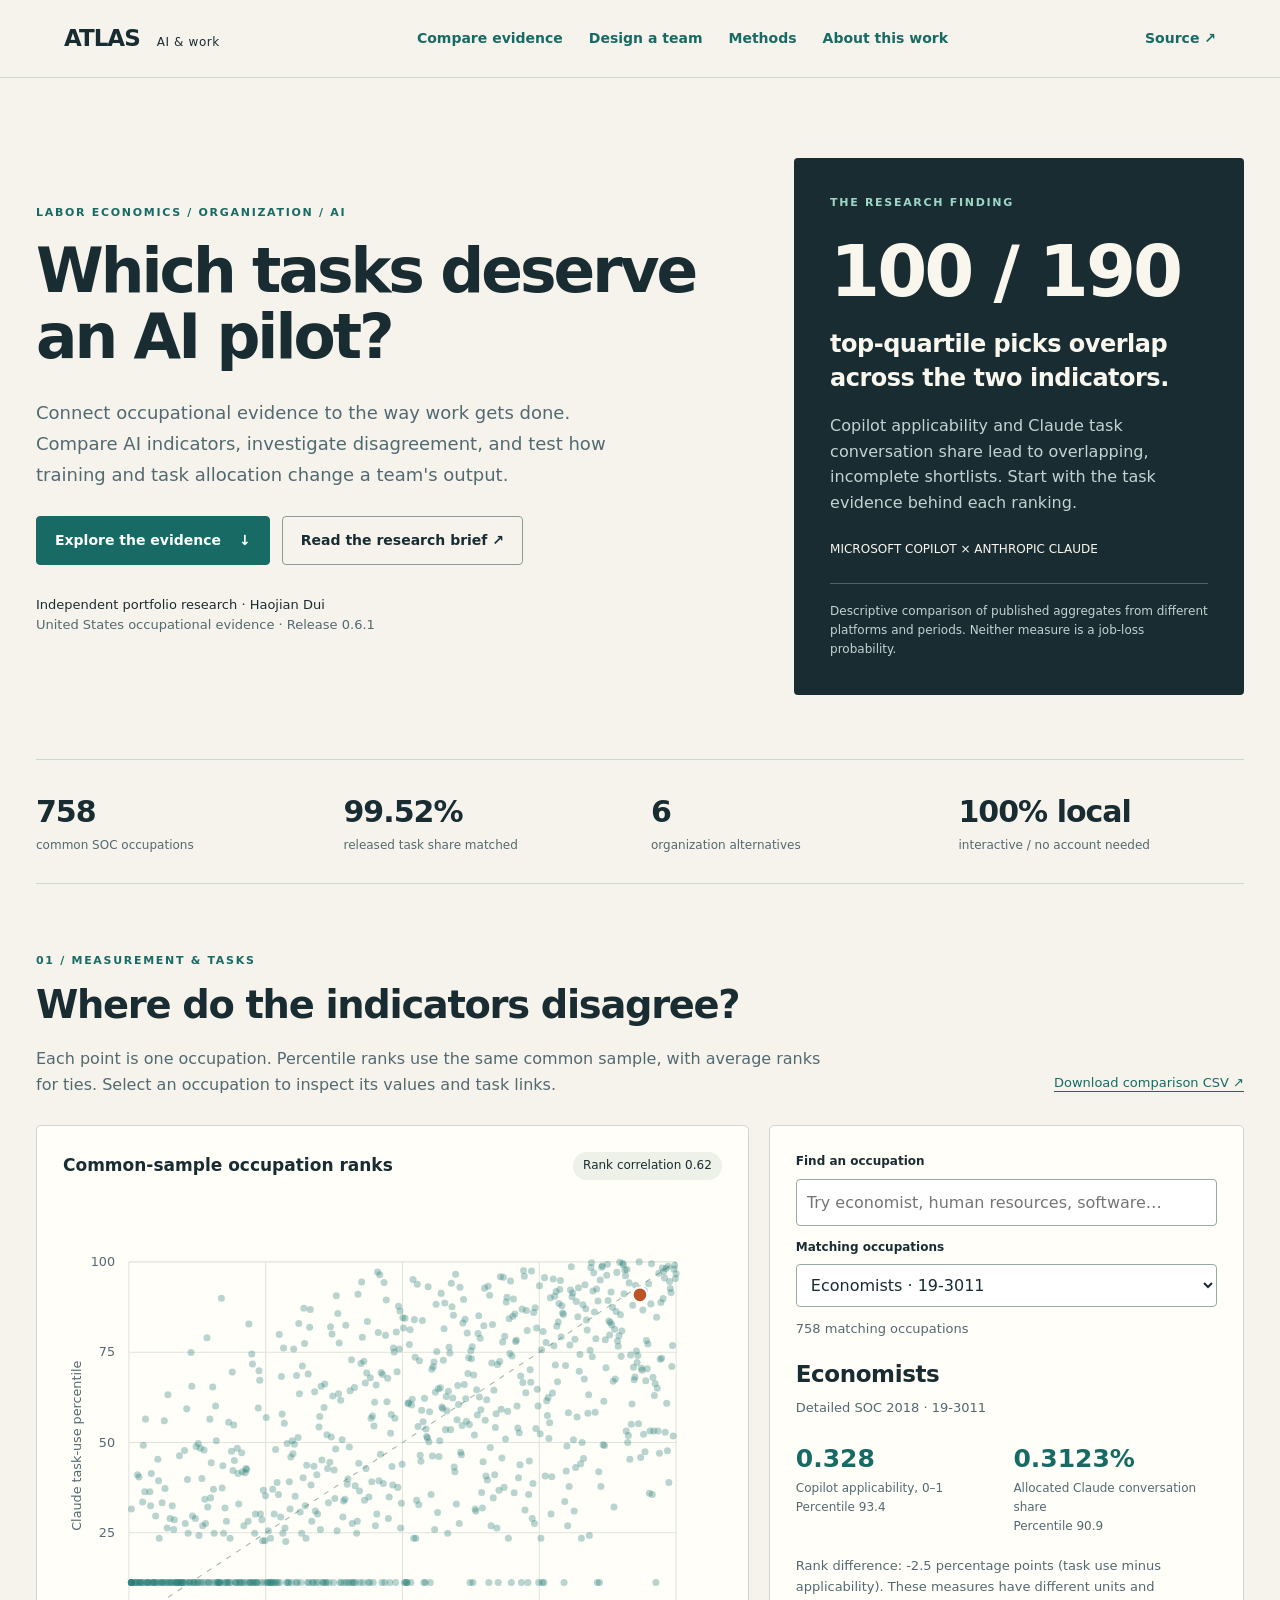
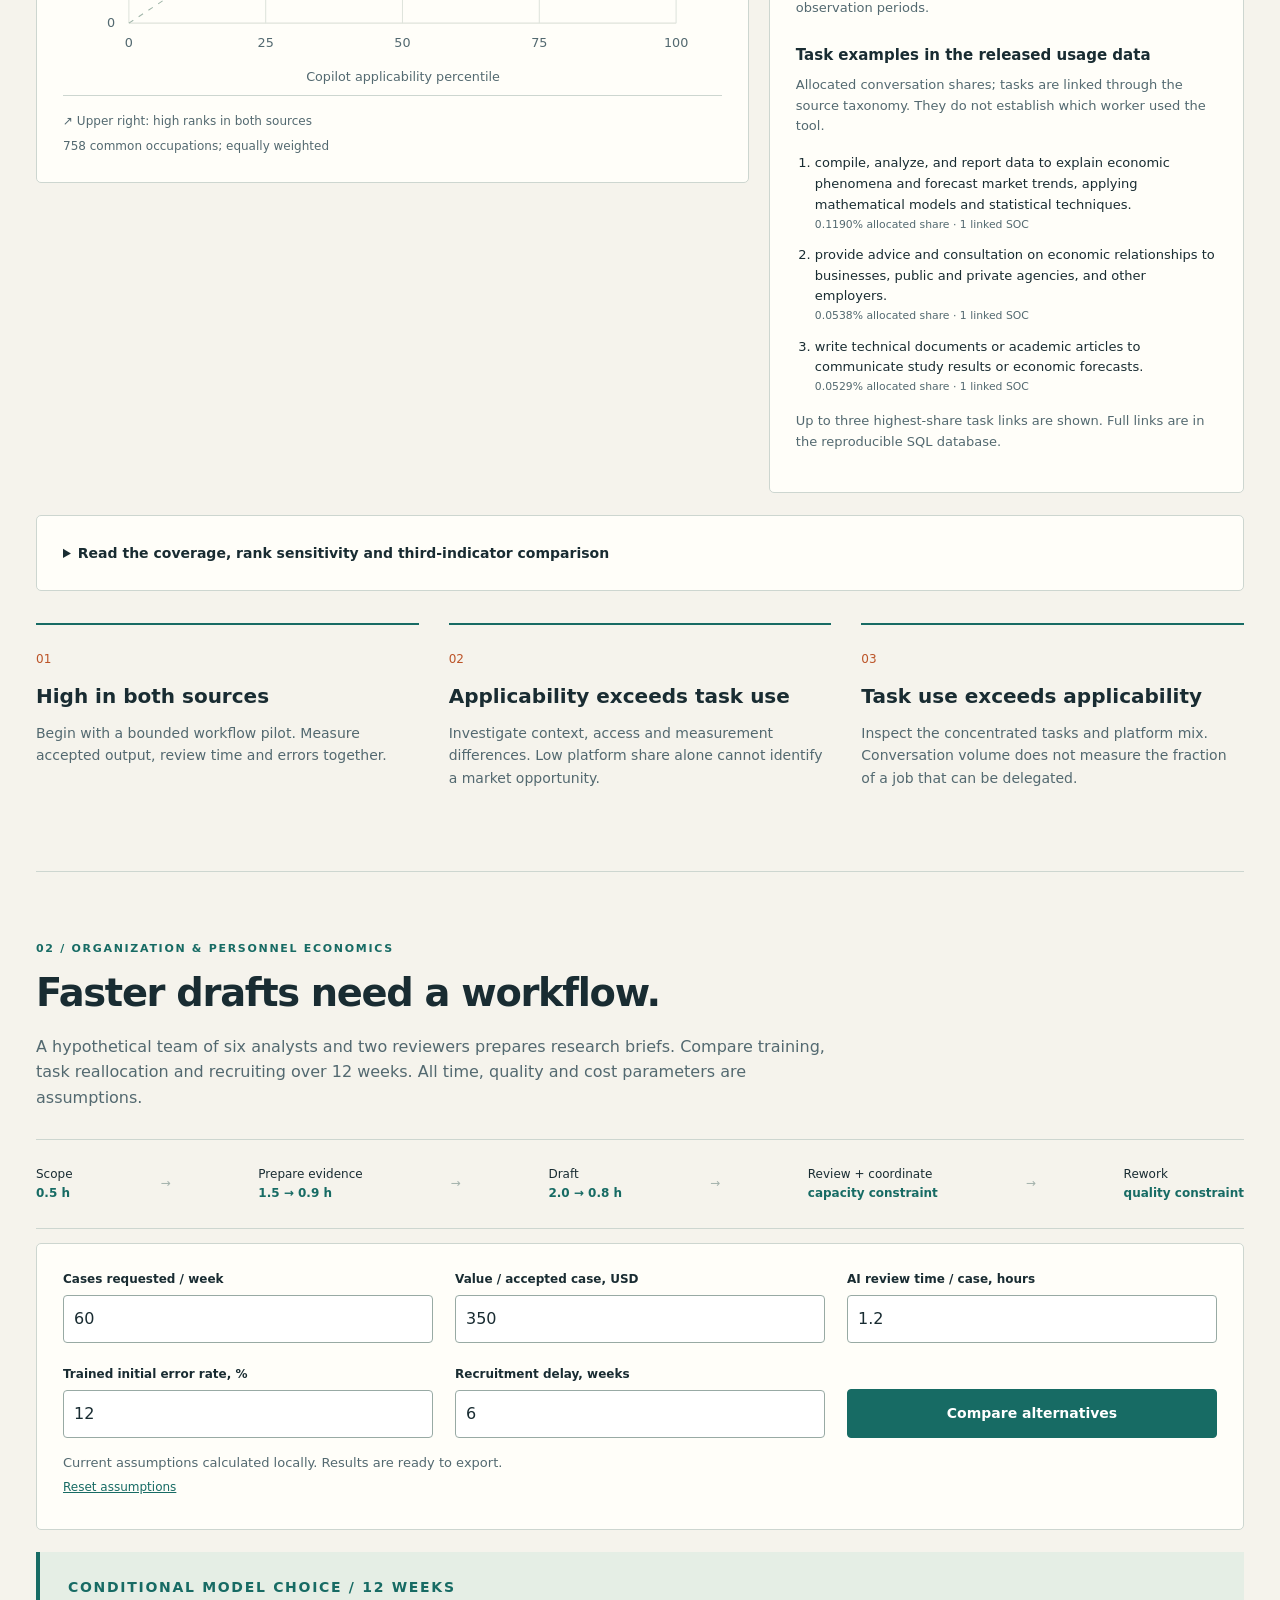
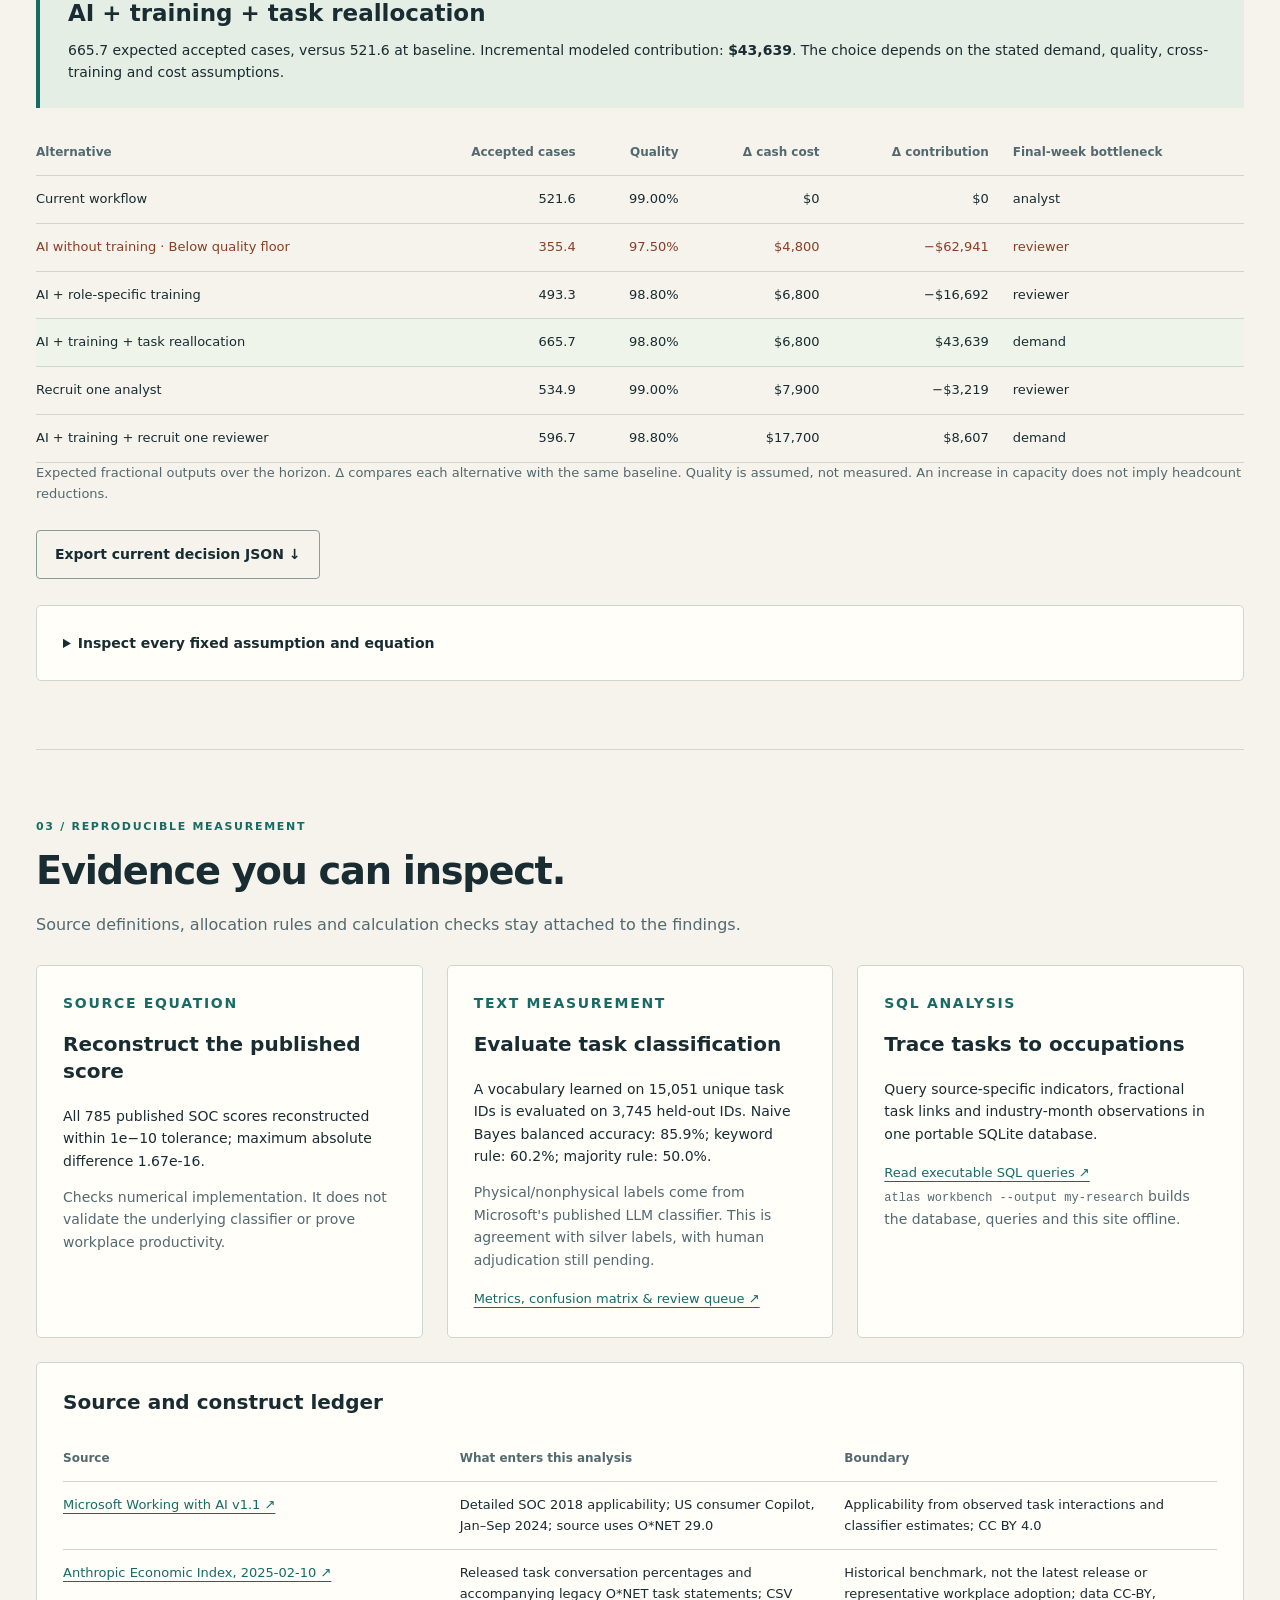
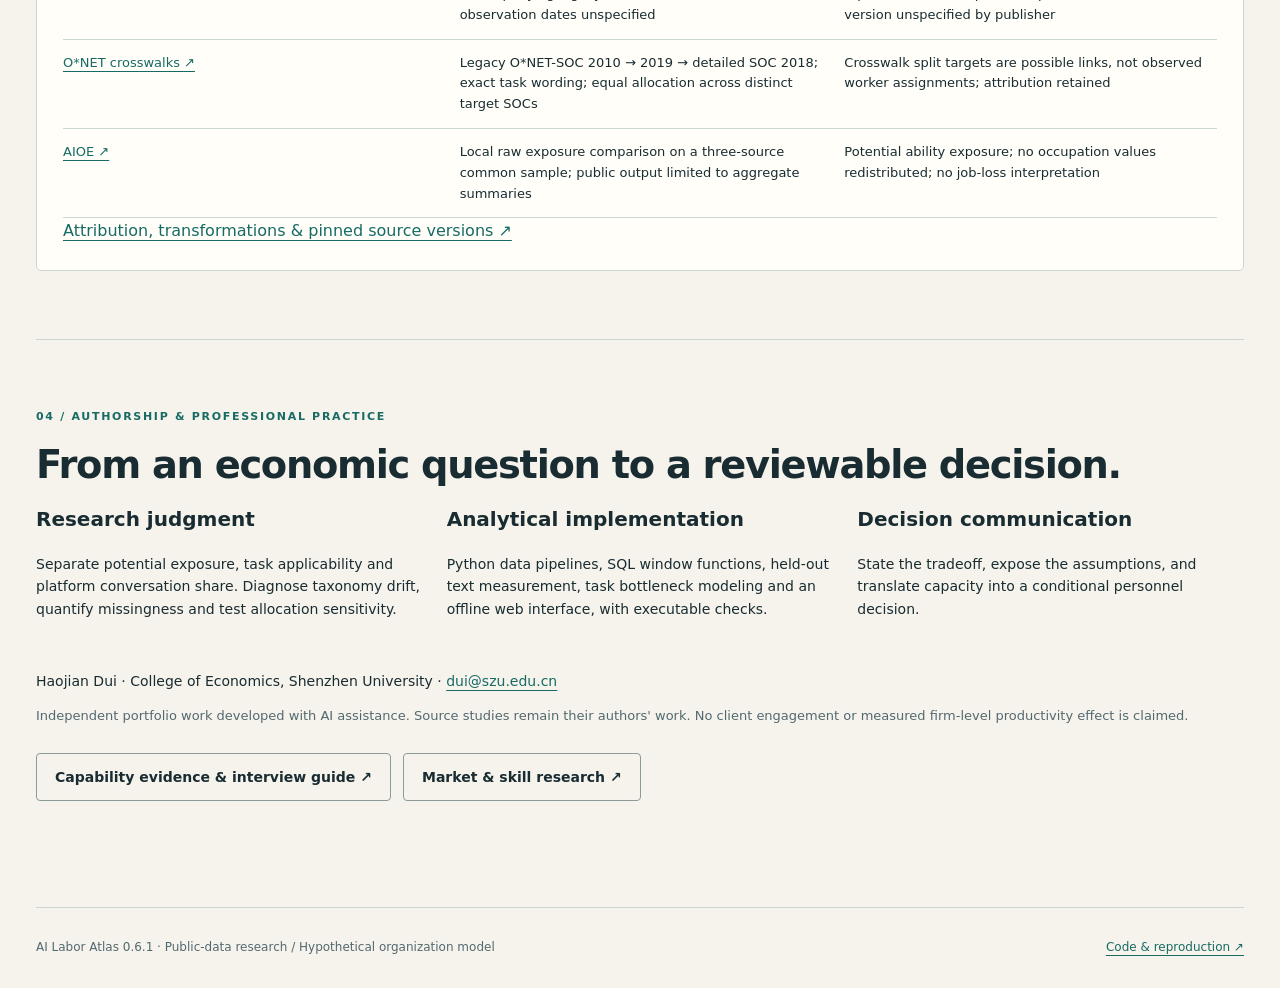
==== commit 9a0afd47: "fix: preserve UTF-8 across public research artifacts" ====
--- a/docs/index.html
+++ b/docs/index.html
@@ -1,27 +1,54 @@
 <!doctype html>
+
 <html lang="en"><head><meta charset="utf-8"><meta name="viewport" content="width=device-width,initial-scale=1">
+
 <meta name="description" content="Independent applied economics research on AI, occupational tasks and organizational decisions by Haojian Dui.">
-<title>AI Labor Atlas Â· Tasks, evidence & organization</title><link rel="stylesheet" href="workbench.css"></head>
+
+<title>AI Labor Atlas · Tasks, evidence & organization</title><link rel="stylesheet" href="workbench.css"></head>
+
 <body><a class="skip" href="#main">Skip to research</a>
-<nav aria-label="Main navigation"><a class="brand" href="#">ATLAS <span>AI & work</span></a><div><a href="#evidence">Compare evidence</a><a href="#workflow">Design a team</a><a href="#methods">Methods</a><a href="#portfolio">About this work</a></div><a class="repo" href="https://github.com/JoeDHJ/ai-labor-atlas">Source â†—</a></nav>
+
+<nav aria-label="Main navigation"><a class="brand" href="#">ATLAS <span>AI & work</span></a><div><a href="#evidence">Compare evidence</a><a href="#workflow">Design a team</a><a href="#methods">Methods</a><a href="#portfolio">About this work</a></div><a class="repo" href="https://github.com/JoeDHJ/ai-labor-atlas">Source ↗</a></nav>
+
 <main id="main">
-<header class="hero"><div><p class="eyebrow">LABOR ECONOMICS / ORGANIZATION / AI</p><h1>Which tasks deserve<br>an AI pilot?</h1><p class="lede">Connect occupational evidence to the way work gets done. Compare AI indicators, investigate disagreement, and test how training and task allocation change a team's output.</p><div class="actions"><a class="button primary" href="#evidence">Explore the evidence <span>â†“</span></a><a class="button" href="research-brief.md" download>Read the research brief â†—</a></div><p class="byline">Independent portfolio research Â· Haojian Dui<br><span>United States occupational evidence Â· Release 0.6.0</span></p></div><aside class="hero-card"><p class="eyebrow">THE RESEARCH FINDING</p><strong id="heroOverlap">â€”</strong><h2>top-quartile picks overlap across the two indicators.</h2><p>Copilot applicability and Claude task conversation share lead to overlapping, incomplete shortlists. Start with the task evidence behind each ranking.</p><div class="mini-key">MICROSOFT COPILOT × ANTHROPIC CLAUDE</div><p class="small">Descriptive comparison of published aggregates from different platforms and periods. Neither measure is a job-loss probability.</p></aside></header>
-<section class="strip" aria-label="Evidence coverage"><div><strong id="socCount">â€”</strong><span>common SOC occupations</span></div><div><strong id="massCoverage">â€”</strong><span>released task share matched</span></div><div><strong>6</strong><span>organization alternatives</span></div><div><strong>100% local</strong><span>interactive / no account needed</span></div></section>
-<section id="evidence"><div class="section-head"><div><p class="eyebrow">01 / MEASUREMENT & TASKS</p><h2>Where do the indicators disagree?</h2><p>Each point is one occupation. Percentile ranks use the same common sample, with average ranks for ties. Select an occupation to inspect its values and task links.</p></div><a class="text-link" href="occupation-comparison.csv" download>Download comparison CSV â†—</a></div>
-<div class="evidence-grid"><div class="card chart-card"><div class="chart-title"><h3>Common-sample occupation ranks</h3><span id="rho" class="pill"></span></div><svg id="scatter" viewBox="0 0 620 470" role="img" aria-labelledby="scatterTitle scatterDesc"><title id="scatterTitle">Copilot applicability and Claude task conversation share percentile ranks</title><desc id="scatterDesc">Points near the diagonal have similar ranks. Search or use the occupation selector to inspect every point without relying on the chart.</desc></svg><div class="chart-note"><span>â†— Upper right: high ranks in both sources</span><span>758 common occupations; equally weighted</span></div></div>
-<aside class="card inspection"><label for="occupationSearch">Find an occupation</label><input id="occupationSearch" type="search" placeholder="Try economist, human resources, softwareâ€¦"><label for="occupationSelect">Matching occupations</label><select id="occupationSelect"></select><p id="matchCount" class="small" aria-live="polite"></p><div id="occupationDetail" aria-live="polite"></div><h4>Task examples in the released usage data</h4><p class="small">Allocated conversation shares; tasks are linked through the source taxonomy. They do not establish which worker used the tool.</p><ol id="taskDetail"></ol><p id="taskMore" class="small"></p></aside></div>
+
+<header class="hero"><div><p class="eyebrow">LABOR ECONOMICS / ORGANIZATION / AI</p><h1>Which tasks deserve<br>an AI pilot?</h1><p class="lede">Connect occupational evidence to the way work gets done. Compare AI indicators, investigate disagreement, and test how training and task allocation change a team's output.</p><div class="actions"><a class="button primary" href="#evidence">Explore the evidence <span>↓</span></a><a class="button" href="research-brief.md" download>Read the research brief ↗</a></div><p class="byline">Independent portfolio research · Haojian Dui<br><span>United States occupational evidence · Release 0.6.1</span></p></div><aside class="hero-card"><p class="eyebrow">THE RESEARCH FINDING</p><strong id="heroOverlap">—</strong><h2>top-quartile picks overlap across the two indicators.</h2><p>Copilot applicability and Claude task conversation share lead to overlapping, incomplete shortlists. Start with the task evidence behind each ranking.</p><div class="mini-key">MICROSOFT COPILOT × ANTHROPIC CLAUDE</div><p class="small">Descriptive comparison of published aggregates from different platforms and periods. Neither measure is a job-loss probability.</p></aside></header>
+
+<section class="strip" aria-label="Evidence coverage"><div><strong id="socCount">—</strong><span>common SOC occupations</span></div><div><strong id="massCoverage">—</strong><span>released task share matched</span></div><div><strong>6</strong><span>organization alternatives</span></div><div><strong>100% local</strong><span>interactive / no account needed</span></div></section>
+
+<section id="evidence"><div class="section-head"><div><p class="eyebrow">01 / MEASUREMENT & TASKS</p><h2>Where do the indicators disagree?</h2><p>Each point is one occupation. Percentile ranks use the same common sample, with average ranks for ties. Select an occupation to inspect its values and task links.</p></div><a class="text-link" href="occupation-comparison.csv" download>Download comparison CSV ↗</a></div>
+
+<div class="evidence-grid"><div class="card chart-card"><div class="chart-title"><h3>Common-sample occupation ranks</h3><span id="rho" class="pill"></span></div><svg id="scatter" viewBox="0 0 620 470" role="img" aria-labelledby="scatterTitle scatterDesc"><title id="scatterTitle">Copilot applicability and Claude task conversation share percentile ranks</title><desc id="scatterDesc">Points near the diagonal have similar ranks. Search or use the occupation selector to inspect every point without relying on the chart.</desc></svg><div class="chart-note"><span>↗ Upper right: high ranks in both sources</span><span>758 common occupations; equally weighted</span></div></div>
+
+<aside class="card inspection"><label for="occupationSearch">Find an occupation</label><input id="occupationSearch" type="search" placeholder="Try economist, human resources, software…"><label for="occupationSelect">Matching occupations</label><select id="occupationSelect"></select><p id="matchCount" class="small" aria-live="polite"></p><div id="occupationDetail" aria-live="polite"></div><h4>Task examples in the released usage data</h4><p class="small">Allocated conversation shares; tasks are linked through the source taxonomy. They do not establish which worker used the tool.</p><ol id="taskDetail"></ol><p id="taskMore" class="small"></p></aside></div>
+
 <details class="card"><summary>Read the coverage, rank sensitivity and third-indicator comparison</summary><div id="measurementDetails"></div></details>
+
 <div class="decision-cards"><article><span>01</span><h3>High in both sources</h3><p>Begin with a bounded workflow pilot. Measure accepted output, review time and errors together.</p></article><article><span>02</span><h3>Applicability exceeds task use</h3><p>Investigate context, access and measurement differences. Low platform share alone cannot identify a market opportunity.</p></article><article><span>03</span><h3>Task use exceeds applicability</h3><p>Inspect the concentrated tasks and platform mix. Conversation volume does not measure the fraction of a job that can be delegated.</p></article></div>
+
 </section>
+
 <section id="workflow"><div class="section-head"><div><p class="eyebrow">02 / ORGANIZATION & PERSONNEL ECONOMICS</p><h2>Faster drafts need a workflow.</h2><p>A hypothetical team of six analysts and two reviewers prepares research briefs. Compare training, task reallocation and recruiting over 12 weeks. All time, quality and cost parameters are assumptions.</p></div></div>
-<div class="pipeline" aria-label="Task sequence"><span>Scope<br><b>0.5 h</b></span><i>â†’</i><span>Prepare evidence<br><b>1.5 â†’ 0.9 h</b></span><i>â†’</i><span>Draft<br><b>2.0 â†’ 0.8 h</b></span><i>â†’</i><span>Review + coordinate<br><b>capacity constraint</b></span><i>â†’</i><span>Rework<br><b>quality constraint</b></span></div>
+
+<div class="pipeline" aria-label="Task sequence"><span>Scope<br><b>0.5 h</b></span><i>→</i><span>Prepare evidence<br><b>1.5 → 0.9 h</b></span><i>→</i><span>Draft<br><b>2.0 → 0.8 h</b></span><i>→</i><span>Review + coordinate<br><b>capacity constraint</b></span><i>→</i><span>Rework<br><b>quality constraint</b></span></div>
+
 <div class="card model-controls"><form id="workflowForm"><div><label for="demand">Cases requested / week</label><input id="demand" type="number" min="1" max="1000" value="60" step="1" required></div><div><label for="caseValue">Value / accepted case, USD</label><input id="caseValue" type="number" min="1" max="100000" value="350" step="1" required></div><div><label for="reviewHours">AI review time / case, hours</label><input id="reviewHours" type="number" min="0.1" max="20" value="1.2" step="0.1" required></div><div><label for="errorRate">Trained initial error rate, %</label><input id="errorRate" type="number" min="0" max="100" value="12" step="1" required></div><div><label for="hiringLead">Recruitment delay, weeks</label><input id="hiringLead" type="number" min="0" max="104" value="6" step="1" required></div><button class="button primary" type="submit">Compare alternatives</button></form><p id="workflowStatus" class="small" aria-live="polite"></p><button class="text-button" id="resetWorkflow" type="button">Reset assumptions</button></div>
-<div id="workflowResult" aria-live="polite"></div><div class="actions"><button class="button" id="exportWorkflow" type="button">Export current decision JSON â†“</button></div>
-<details class="card"><summary>Inspect every fixed assumption and equation</summary><div id="assumptions"></div><p><a href="workflow-assumptions.md">Full model contract â†—</a></p></details>
+
+<div id="workflowResult" aria-live="polite"></div><div class="actions"><button class="button" id="exportWorkflow" type="button">Export current decision JSON ↓</button></div>
+
+<details class="card"><summary>Inspect every fixed assumption and equation</summary><div id="assumptions"></div><p><a href="workflow-assumptions.md">Full model contract ↗</a></p></details>
+
 </section>
-<section id="methods"><div class="section-head"><div><p class="eyebrow">03 / REPRODUCIBLE MEASUREMENT</p><h2>Evidence you can inspect.</h2><p>Source definitions, allocation rules and calculation checks stay attached to the findings.</p></div></div><div class="method-grid"><article class="card"><p class="eyebrow">SOURCE EQUATION</p><h3>Reconstruct the published score</h3><p id="reconstruction"></p><p class="small">Checks numerical implementation. It does not validate the underlying classifier or prove workplace productivity.</p></article><article class="card"><p class="eyebrow">TEXT MEASUREMENT</p><h3>Evaluate task classification</h3><p id="benchmark"></p><p class="small">Physical/nonphysical labels come from Microsoft's published LLM classifier. This is agreement with silver labels, with human adjudication still pending.</p><a href="measurement-benchmark.json" download>Metrics, confusion matrix & review queue â†—</a></article><article class="card"><p class="eyebrow">SQL ANALYSIS</p><h3>Trace tasks to occupations</h3><p>Query source-specific indicators, fractional task links and industry-month observations in one portable SQLite database.</p><a href="research-queries.sql" download>Read executable SQL queries â†—</a><p class="small"><code>atlas workbench --output my-research</code> builds the database, queries and this site offline.</p></article></div>
-<div class="card sources"><h3>Source and construct ledger</h3><div class="table-scroll"><table><thead><tr><th>Source</th><th>What enters this analysis</th><th>Boundary</th></tr></thead><tbody><tr><td><a href="https://github.com/microsoft/working-with-ai">Microsoft Working with AI v1.1 â†—</a></td><td>Detailed SOC 2018 applicability; US consumer Copilot, Janâ€“Sep 2024; source uses O*NET 29.0</td><td>Applicability from observed task interactions and classifier estimates; CC BY 4.0</td></tr><tr><td><a href="https://huggingface.co/datasets/Anthropic/EconomicIndex/tree/main/release_2025_02_10">Anthropic Economic Index, 2025-02-10 â†—</a></td><td>Released task conversation percentages and accompanying legacy O*NET task statements; CSV observation dates unspecified</td><td>Historical benchmark, not the latest release or representative workplace adoption; data CC-BY, version unspecified by publisher</td></tr><tr><td><a href="https://www.onetcenter.org/taxonomy/2019/walk.html">O*NET crosswalks â†—</a></td><td>Legacy O*NET-SOC 2010 â†’ 2019 â†’ detailed SOC 2018; exact task wording; equal allocation across distinct target SOCs</td><td>Crosswalk split targets are possible links, not observed worker assignments; attribution retained</td></tr><tr><td><a href="https://github.com/AIOE-Data/AIOE">AIOE â†—</a></td><td>Local raw exposure comparison on a three-source common sample; public output limited to aggregate summaries</td><td>Potential ability exposure; no occupation values redistributed; no job-loss interpretation</td></tr></tbody></table></div><a href="data-attribution.md">Attribution, transformations & pinned source versions â†—</a></div>
+
+<section id="methods"><div class="section-head"><div><p class="eyebrow">03 / REPRODUCIBLE MEASUREMENT</p><h2>Evidence you can inspect.</h2><p>Source definitions, allocation rules and calculation checks stay attached to the findings.</p></div></div><div class="method-grid"><article class="card"><p class="eyebrow">SOURCE EQUATION</p><h3>Reconstruct the published score</h3><p id="reconstruction"></p><p class="small">Checks numerical implementation. It does not validate the underlying classifier or prove workplace productivity.</p></article><article class="card"><p class="eyebrow">TEXT MEASUREMENT</p><h3>Evaluate task classification</h3><p id="benchmark"></p><p class="small">Physical/nonphysical labels come from Microsoft's published LLM classifier. This is agreement with silver labels, with human adjudication still pending.</p><a href="measurement-benchmark.json" download>Metrics, confusion matrix & review queue ↗</a></article><article class="card"><p class="eyebrow">SQL ANALYSIS</p><h3>Trace tasks to occupations</h3><p>Query source-specific indicators, fractional task links and industry-month observations in one portable SQLite database.</p><a href="research-queries.sql" download>Read executable SQL queries ↗</a><p class="small"><code>atlas workbench --output my-research</code> builds the database, queries and this site offline.</p></article></div>
+
+<div class="card sources"><h3>Source and construct ledger</h3><div class="table-scroll"><table><thead><tr><th>Source</th><th>What enters this analysis</th><th>Boundary</th></tr></thead><tbody><tr><td><a href="https://github.com/microsoft/working-with-ai">Microsoft Working with AI v1.1 ↗</a></td><td>Detailed SOC 2018 applicability; US consumer Copilot, Jan–Sep 2024; source uses O*NET 29.0</td><td>Applicability from observed task interactions and classifier estimates; CC BY 4.0</td></tr><tr><td><a href="https://huggingface.co/datasets/Anthropic/EconomicIndex/tree/main/release_2025_02_10">Anthropic Economic Index, 2025-02-10 ↗</a></td><td>Released task conversation percentages and accompanying legacy O*NET task statements; CSV observation dates unspecified</td><td>Historical benchmark, not the latest release or representative workplace adoption; data CC-BY, version unspecified by publisher</td></tr><tr><td><a href="https://www.onetcenter.org/taxonomy/2019/walk.html">O*NET crosswalks ↗</a></td><td>Legacy O*NET-SOC 2010 → 2019 → detailed SOC 2018; exact task wording; equal allocation across distinct target SOCs</td><td>Crosswalk split targets are possible links, not observed worker assignments; attribution retained</td></tr><tr><td><a href="https://github.com/AIOE-Data/AIOE">AIOE ↗</a></td><td>Local raw exposure comparison on a three-source common sample; public output limited to aggregate summaries</td><td>Potential ability exposure; no occupation values redistributed; no job-loss interpretation</td></tr></tbody></table></div><a href="data-attribution.md">Attribution, transformations & pinned source versions ↗</a></div>
+
 </section>
-<section id="portfolio"><p class="eyebrow">04 / AUTHORSHIP & PROFESSIONAL PRACTICE</p><h2>From an economic question to a reviewable decision.</h2><div class="method-grid"><article><h3>Research judgment</h3><p>Separate potential exposure, task applicability and platform conversation share. Diagnose taxonomy drift, quantify missingness and test allocation sensitivity.</p></article><article><h3>Analytical implementation</h3><p>Python data pipelines, SQL window functions, held-out text measurement, task bottleneck modeling and an offline web interface, with executable checks.</p></article><article><h3>Decision communication</h3><p>State the tradeoff, expose the assumptions, and translate capacity into a conditional personnel decision.</p></article></div><p class="author">Haojian Dui Â· College of Economics, Shenzhen University Â· <a href="mailto:dui@szu.edu.cn">dui@szu.edu.cn</a></p><p class="small">Independent portfolio work developed with AI assistance. Source studies remain their authors' work. No client engagement or measured firm-level productivity effect is claimed.</p><div class="actions"><a class="button" href="https://github.com/JoeDHJ/ai-labor-atlas/blob/main/docs/career-evidence.md">Capability evidence & interview guide â†—</a><a class="button" id="marketLink" href="https://github.com/JoeDHJ/ai-labor-atlas/blob/main/docs/reports/labor-market-intelligence.md">Market & skill research â†—</a></div></section>
-</main><footer>AI Labor Atlas 0.6.0 Â· Public-data research / Hypothetical organization model <a href="https://github.com/JoeDHJ/ai-labor-atlas">Code & reproduction â†—</a></footer>
+
+<section id="portfolio"><p class="eyebrow">04 / AUTHORSHIP & PROFESSIONAL PRACTICE</p><h2>From an economic question to a reviewable decision.</h2><div class="method-grid"><article><h3>Research judgment</h3><p>Separate potential exposure, task applicability and platform conversation share. Diagnose taxonomy drift, quantify missingness and test allocation sensitivity.</p></article><article><h3>Analytical implementation</h3><p>Python data pipelines, SQL window functions, held-out text measurement, task bottleneck modeling and an offline web interface, with executable checks.</p></article><article><h3>Decision communication</h3><p>State the tradeoff, expose the assumptions, and translate capacity into a conditional personnel decision.</p></article></div><p class="author">Haojian Dui · College of Economics, Shenzhen University · <a href="mailto:dui@szu.edu.cn">dui@szu.edu.cn</a></p><p class="small">Independent portfolio work developed with AI assistance. Source studies remain their authors' work. No client engagement or measured firm-level productivity effect is claimed.</p><div class="actions"><a class="button" href="https://github.com/JoeDHJ/ai-labor-atlas/blob/main/docs/career-evidence.md">Capability evidence & interview guide ↗</a><a class="button" id="marketLink" href="https://github.com/JoeDHJ/ai-labor-atlas/blob/main/docs/reports/labor-market-intelligence.md">Market & skill research ↗</a></div></section>
+
+</main><footer>AI Labor Atlas 0.6.1 · Public-data research / Hypothetical organization model <a href="https://github.com/JoeDHJ/ai-labor-atlas">Code & reproduction ↗</a></footer>
+
 <script type="application/json" id="atlasData">{"measurement":{"schema":"atlas.measurement.v1","mode":"public_aggregate_data","microsoft_count":785,"anthropic_soc_count":790,"common_count":758,"join":{"released_task_count":3514,"matched_task_count":3513,"source_task_universe":18428,"released_share_pct":100.0000000000004,"allocated_share_pct":99.51844275644618,"unmatched_share_pct":0.48155724355382995,"unmapped_onet_codes":[],"shared_task_count":216},"provenance":{"microsoft_version":"v1.1","microsoft_revision":"550c00c9d1b054ac78b87da3a26165bace334779","anthropic_release":"2025-02-10","anthropic_revision":"4e5f69fab13a9c3f7d0dcc31a6f893a9818738f6","files":[{"file":"microsoft_scores.csv","url":"https://raw.githubusercontent.com/microsoft/working-with-ai/550c00c9d1b054ac78b87da3a26165bace334779/ai_applicability_scores.csv","bytes":50018,"retrieved_at":"2026-11-16T08:54:59.894128+00:00"},{"file":"microsoft_iwa.csv","url":"https://raw.githubusercontent.com/microsoft/working-with-ai/550c00c9d1b054ac78b87da3a26165bace334779/iwa_metrics.csv","bytes":72575,"retrieved_at":"2026-11-16T08:54:59.866075+00:00"},{"file":"microsoft_weights.csv","url":"https://raw.githubusercontent.com/microsoft/working-with-ai/550c00c9d1b054ac78b87da3a26165bace334779/soc_iwa_weights.csv","bytes":1238819,"retrieved_at":"2026-11-16T08:55:09.108765+00:00"},{"file":"microsoft_nonphysical_weights.csv","url":"https://raw.githubusercontent.com/microsoft/working-with-ai/550c00c9d1b054ac78b87da3a26165bace334779/soc_iwa_nonphysical_weights.csv","bytes":1162741,"retrieved_at":"2026-11-16T08:55:09.508175+00:00"},{"file":"microsoft_soc_iwas.csv","url":"https://raw.githubusercontent.com/microsoft/working-with-ai/550c00c9d1b054ac78b87da3a26165bace334779/soc_to_iwas.csv","bytes":301369,"retrieved_at":"2026-11-16T08:55:04.128630+00:00"},{"file":"microsoft_physical.csv","url":"https://raw.githubusercontent.com/microsoft/working-with-ai/550c00c9d1b054ac78b87da3a26165bace334779/physical_tasks.csv","bytes":209435,"retrieved_at":"2026-11-16T08:55:05.339693+00:00"},{"file":"microsoft_notice.md","url":"https://raw.githubusercontent.com/microsoft/working-with-ai/550c00c9d1b054ac78b87da3a26165bace334779/NOTICE.md","bytes":855,"retrieved_at":"2026-11-16T08:55:05.412533+00:00"},{"file":"microsoft_license.txt","url":"https://raw.githubusercontent.com/microsoft/working-with-ai/550c00c9d1b054ac78b87da3a26165bace334779/LICENSE.txt","bytes":214,"retrieved_at":"2026-11-16T08:55:06.713252+00:00"},{"file":"microsoft_readme.md","url":"https://raw.githubusercontent.com/microsoft/working-with-ai/550c00c9d1b054ac78b87da3a26165bace334779/README.md","bytes":11360,"retrieved_at":"2026-11-16T08:55:08.403216+00:00"},{"file":"anthropic_task_mappings.csv","url":"https://huggingface.co/datasets/Anthropic/EconomicIndex/resolve/4e5f69fab13a9c3f7d0dcc31a6f893a9818738f6/release_2025_02_10/onet_task_mappings.csv","bytes":461306,"retrieved_at":"2026-11-16T08:55:16.701591+00:00"},{"file":"anthropic_task_statements.csv","url":"https://huggingface.co/datasets/Anthropic/EconomicIndex/resolve/4e5f69fab13a9c3f7d0dcc31a6f893a9818738f6/release_2025_02_10/onet_task_statements.csv","bytes":3592256,"retrieved_at":"2026-11-16T08:55:43.610792+00:00"},{"file":"anthropic_readme.md","url":"https://huggingface.co/datasets/Anthropic/EconomicIndex/resolve/4e5f69fab13a9c3f7d0dcc31a6f893a9818738f6/release_2025_02_10/README.md","bytes":2981,"retrieved_at":"2026-11-16T08:55:12.560383+00:00"}],"additional_sources":[{"file":"onet_2010_to_2019.csv","url":"https://www.onetcenter.org/taxonomy/2019/walk/2010_to_2019_Crosswalk.csv?fmt=csv","bytes":108052,"retrieved_at":"2026-11-16T09:13:27.775997+00:00"},{"file":"onet_29_0.zip","url":"https://www.onetcenter.org/dl_files/database/db_29_0_text.zip","bytes":13157837,"retrieved_at":"2026-11-16T09:13:27.776035+00:00"},{"file":"onet_soc_2019_to_2018.xlsx","local_path":"data/raw/onet_soc_2019_to_2018.xlsx","source":"official O*NET crosswalk retained July 2026","bytes":44847}]},"comparison":{"left":"ms_applicability","right":"claude_share_pct","sample_count":758,"spearman_rho":0.6167130927738037,"mean_absolute_rank_gap_pp":19.63782184222542,"top_quartile_overlap_count":100,"left_top_quartile_count":190,"right_top_quartile_count":190},"source_occupations":[{"soc":"11-1011","title":"Chief Executives","claude_share_pct":0.38944117991947985,"ms_applicability":0.155502898114603},{"soc":"11-1021","title":"General and Operations Managers","claude_share_pct":0.12429805474847234,"ms_applicability":0.10984321957888558},{"soc":"11-1031","title":"Legislators","claude_share_pct":0.03140024234211932,"ms_applicability":0.2689786690737696},{"soc":"11-2011","title":"Advertising and Promotions Managers","claude_share_pct":0.3007126942971427,"ms_applicability":0.18852546057281167},{"soc":"11-2021","title":"Marketing Managers","claude_share_pct":0.13003087907649413,"ms_applicability":0.18916981579887202},{"soc":"11-2022","title":"Sales Managers","claude_share_pct":0.03778452398014358,"ms_applicability":0.16417528214337473},{"soc":"11-2032","title":"Public Relations Managers","claude_share_pct":0.12279970293546663,"ms_applicability":0.22206799650077003},{"soc":"11-2033","title":"Fundraising Managers","claude_share_pct":0.12279970293546663,"ms_applicability":0.14303645451729352},{"soc":"11-3012","title":"Administrative Services Managers","claude_share_pct":0.001042331696003961,"ms_applicability":0.08705142014997105},{"soc":"11-3013","title":"Facilities Managers","claude_share_pct":0.2613646727729932,"ms_applicability":0.061712782287566006},{"soc":"11-3021","title":"Computer and Information Systems Managers","claude_share_pct":0.13511224609451342,"ms_applicability":0.15189351438864812},{"soc":"11-3031","title":"Financial Managers","claude_share_pct":0.41497830647157696,"ms_applicability":0.1488033543322555},{"soc":"11-3051","title":"Industrial Production Managers","claude_share_pct":0.043647639770165864,"ms_applicability":0.12029110451447905},{"soc":"11-3061","title":"Purchasing Managers","claude_share_pct":0.03387578012012873,"ms_applicability":0.10549537848614099},{"soc":"11-3071","title":"Transportation, Storage, and Distribution Managers","claude_share_pct":0.16214772445961617,"ms_applicability":0.20525444802186177},{"soc":"11-3111","title":"Compensation and Benefits Managers","claude_share_pct":0.08312595275631587,"ms_applicability":0.14130631227633425},{"soc":"11-3121","title":"Human Resources Managers","claude_share_pct":0.04820784094018319,"ms_applicability":0.1370417874755325},{"soc":"11-3131","title":"Training and Development Managers","claude_share_pct":0.06058552983023023,"ms_applicability":0.19292813370862955},{"soc":"11-9013","title":"Farmers, Ranchers, and Other Agricultural Managers","claude_share_pct":0.054592122578207454,"ms_applicability":0.07604159982061662},{"soc":"11-9021","title":"Construction Managers","claude_share_pct":0.08911936000833866,"ms_applicability":0.14500595967490937},{"soc":"11-9031","title":"Education and Childcare Administrators, Preschool and Daycare","claude_share_pct":0.13380933147450846,"ms_applicability":0.12508531440252063},{"soc":"11-9032","title":"Education Administrators, Kindergarten through Secondary","claude_share_pct":0.43738843793566207,"ms_applicability":0.13548082189503377},{"soc":"11-9033","title":"Education Administrators, Postsecondary","claude_share_pct":0.05250745918619953,"ms_applicability":0.09634999565068926},{"soc":"11-9039","title":"Distance Learning Coordinators","claude_share_pct":0.03335461427212675,"ms_applicability":null},{"soc":"11-9041","title":"Architectural and Engineering Managers","claude_share_pct":0.12182251697046292,"ms_applicability":0.16339043628436287},{"soc":"11-9051","title":"Food Service Managers","claude_share_pct":0.02306158877408763,"ms_applicability":0.09101982336672747},{"soc":"11-9071","title":"Gambling Managers","claude_share_pct":0.008599236492032676,"ms_applicability":0.1853735682141986},{"soc":"11-9081","title":"Lodging Managers","claude_share_pct":0.027621789944104958,"ms_applicability":0.18340282980745007},{"soc":"11-9111","title":"Medical and Health Services Managers","claude_share_pct":0.06736068585425597,"ms_applicability":0.1632890896536952},{"soc":"11-9121","title":"Natural Sciences Managers","claude_share_pct":0.1632552018866204,"ms_applicability":0.11243881723160944},{"soc":"11-9131","title":"Postmasters and Mail Superintendents","claude_share_pct":0.0,"ms_applicability":0.10914518134764502},{"soc":"11-9141","title":"Property, Real Estate, and Community Association Managers","claude_share_pct":0.07882633451029955,"ms_applicability":0.13933787633680647},{"soc":"11-9151","title":"Social and Community Service Managers","claude_share_pct":0.02149809123008169,"ms_applicability":0.15581519514118683},{"soc":"11-9161","title":"Emergency Management Directors","claude_share_pct":0.007296321872027726,"ms_applicability":0.19817963250213722},{"soc":"11-9171","title":"Funeral Home Managers","claude_share_pct":0.08508032468632332,"ms_applicability":0.16619576662374655},{"soc":"11-9179","title":"Personal Service Managers, All Other","claude_share_pct":0.14097536188453572,"ms_applicability":0.14628815032662135},{"soc":"11-9199","title":"Managers, All Other","claude_share_pct":0.4874203593438522,"ms_applicability":0.145778869882199},{"soc":"13-1011","title":"Agents and Business Managers of Artists, Performers, and Athletes","claude_share_pct":0.11908639626845254,"ms_applicability":0.2688759857688543},{"soc":"13-1021","title":"Buyers and Purchasing Agents, Farm Products","claude_share_pct":0.008338653568031687,"ms_applicability":null},{"soc":"13-1022","title":"Wholesale and Retail Buyers, Except Farm Products","claude_share_pct":0.024885669242094566,"ms_applicability":null},{"soc":"13-1023","title":"Purchasing Agents, Except Wholesale, Retail, and Farm Products","claude_share_pct":0.0667092285442535,"ms_applicability":null},{"soc":"13-1031","title":"Claims Adjusters, Examiners, and Investigators","claude_share_pct":0.024625086318093577,"ms_applicability":0.20705341216179363},{"soc":"13-1032","title":"Insurance Appraisers, Auto Damage","claude_share_pct":0.002084663392007922,"ms_applicability":0.27175246858277213},{"soc":"13-1041","title":"Compliance Officers","claude_share_pct":0.21472032937681595,"ms_applicability":0.19911368668287543},{"soc":"13-1051","title":"Cost Estimators","claude_share_pct":0.021758674154082683,"ms_applicability":0.2547360531717686},{"soc":"13-1071","title":"Human Resources Specialists","claude_share_pct":0.14175711065653868,"ms_applicability":0.20071633929525207},{"soc":"13-1074","title":"Farm Labor Contractors","claude_share_pct":0.0,"ms_applicability":0.040497190142520706},{"soc":"13-1075","title":"Labor Relations Specialists","claude_share_pct":0.026188583862099518,"ms_applicability":0.06725931200231547},{"soc":"13-1081","title":"Logisticians","claude_share_pct":0.3170642727782049,"ms_applicability":0.1623173857191718},{"soc":"13-1111","title":"Management Analysts","claude_share_pct":0.21459003791481543,"ms_applicability":0.35289230378646685},{"soc":"13-1121","title":"Meeting, Convention, and Event Planners","claude_share_pct":0.07035738948026737,"ms_applicability":0.14650793273798485},{"soc":"13-1131","title":"Fundraisers","claude_share_pct":0.06201873591223567,"ms_applicability":0.12250115480807566},{"soc":"13-1141","title":"Compensation, Benefits, and Job Analysis Specialists","claude_share_pct":0.42670453805162145,"ms_applicability":0.16715323314454286},{"soc":"13-1151","title":"Training and Development Specialists","claude_share_pct":0.060064363982228246,"ms_applicability":0.241747642458221},{"soc":"13-1161","title":"Market Research Analysts and Marketing Specialists","claude_share_pct":0.6582324660265012,"ms_applicability":0.3497337016289346},{"soc":"13-1199","title":"Business Operations Specialists, All Other","claude_share_pct":0.8610962723612723,"ms_applicability":0.21852126165586172},{"soc":"13-2011","title":"Accountants and Auditors","claude_share_pct":0.5582989146721214,"ms_applicability":0.19459559510931465},{"soc":"13-2023","title":"Assessors","claude_share_pct":0.04677463485817774,"ms_applicability":null},{"soc":"13-2031","title":"Budget Analysts","claude_share_pct":0.029185287488110907,"ms_applicability":0.2340858486198604},{"soc":"13-2041","title":"Credit Analysts","claude_share_pct":0.021628382692082188,"ms_applicability":0.1616323362699462},{"soc":"13-2051","title":"Financial and Investment Analysts","claude_share_pct":0.3349793488032729,"ms_applicability":0.2783547531305114},{"soc":"13-2052","title":"Personal Financial Advisors","claude_share_pct":0.2600617581529882,"ms_applicability":0.3552253488700088},{"soc":"13-2053","title":"Insurance Underwriters","claude_share_pct":0.015374392516058422,"ms_applicability":0.16095517646128082},{"soc":"13-2054","title":"Financial Risk Specialists","claude_share_pct":0.2796054774530625,"ms_applicability":0.24116082389095245},{"soc":"13-2061","title":"Financial Examiners","claude_share_pct":0.08416828445231984,"ms_applicability":0.13921320532771203},{"soc":"13-2071","title":"Credit Counselors","claude_share_pct":0.48742035934385214,"ms_applicability":0.28850171786366574},{"soc":"13-2072","title":"Loan Officers","claude_share_pct":0.19361311253273575,"ms_applicability":0.24707584534219934},{"soc":"13-2081","title":"Tax Examiners and Collectors, and Revenue Agents","claude_share_pct":0.03843598129014606,"ms_applicability":0.33992502659325374},{"soc":"13-2082","title":"Tax Preparers","claude_share_pct":0.11635027556644212,"ms_applicability":0.31160150232666545},{"soc":"13-2099","title":"Financial Specialists, All Other","claude_share_pct":0.4831207410978358,"ms_applicability":0.24584331921272928},{"soc":"15-1211","title":"Computer Systems Analysts","claude_share_pct":2.487654883975453,"ms_applicability":0.3126242495751441},{"soc":"15-1212","title":"Information Security Analysts","claude_share_pct":0.18761970528071298,"ms_applicability":0.22196112717977742},{"soc":"15-1221","title":"Computer and Information Research Scientists","claude_share_pct":0.5942593581842581,"ms_applicability":0.16925897236942583},{"soc":"15-1231","title":"Computer Network Support Specialists","claude_share_pct":0.33237351956326305,"ms_applicability":0.3021365326556254},{"soc":"15-1232","title":"Computer User Support Specialists","claude_share_pct":0.2057302184987818,"ms_applicability":0.3338895909418416},{"soc":"15-1241","title":"Computer Network Architects","claude_share_pct":0.3585621034253626,"ms_applicability":0.2519702133697844},{"soc":"15-1242","title":"Database Administrators","claude_share_pct":0.5887219710492372,"ms_applicability":0.29739595967353566},{"soc":"15-1243","title":"Database Architects","claude_share_pct":3.5277064793944044,"ms_applicability":0.31196565455544734},{"soc":"15-1244","title":"Network and Computer Systems Administrators","claude_share_pct":1.697046292556449,"ms_applicability":0.2525255513865505},{"soc":"15-1251","title":"Computer Programmers","claude_share_pct":6.128258915193287,"ms_applicability":0.31003178815648613},{"soc":"15-1252","title":"Software Developers","claude_share_pct":4.3062631105783655,"ms_applicability":0.2781568192011152},{"soc":"15-1253","title":"Software Quality Assurance Analysts and Testers","claude_share_pct":7.037041862646743,"ms_applicability":0.3277339225342325},{"soc":"15-1254","title":"Web Developers","claude_share_pct":1.3614806321741735,"ms_applicability":0.3531275801205572},{"soc":"15-1255","title":"Web and Digital Interface Designers","claude_share_pct":1.9444046331643885,"ms_applicability":0.2940247387286297},{"soc":"15-1299","title":"Computer Occupations, All Other","claude_share_pct":3.056898281455616,"ms_applicability":0.29778584910303174},{"soc":"15-2011","title":"Actuaries","claude_share_pct":0.06449427369024507,"ms_applicability":0.15814779887083347},{"soc":"15-2021","title":"Mathematicians","claude_share_pct":0.36273143020937837,"ms_applicability":0.3861702756791553},{"soc":"15-2031","title":"Operations Research Analysts","claude_share_pct":0.7228570311787469,"ms_applicability":0.3074955646855726},{"soc":"15-2041","title":"Statisticians","claude_share_pct":0.9792706283957213,"ms_applicability":0.3150171176175566},{"soc":"15-2051","title":"Data Scientists","claude_share_pct":0.8537999504892443,"ms_applicability":0.35716327602190434},{"soc":"15-2099","title":"Mathematical Science Occupations, All Other","claude_share_pct":3.1628252400620185,"ms_applicability":0.33584301782659165},{"soc":"17-1011","title":"Architects, Except Landscape and Naval","claude_share_pct":0.07022709801826686,"ms_applicability":0.17491672042783615},{"soc":"17-1012","title":"Landscape Architects","claude_share_pct":0.046904926320178245,"ms_applicability":0.21842262767705717},{"soc":"17-1021","title":"Cartographers and Photogrammetrists","claude_share_pct":0.026449166786100507,"ms_applicability":0.17612806465281522},{"soc":"17-1022","title":"Surveyors","claude_share_pct":0.025406835090096544,"ms_applicability":0.14947640650634483},{"soc":"17-2011","title":"Aerospace Engineers","claude_share_pct":0.03270315696212427,"ms_applicability":0.19553063564042197},{"soc":"17-2021","title":"Agricultural Engineers","claude_share_pct":0.027361207020103976,"ms_applicability":0.15279206194247272},{"soc":"17-2031","title":"Bioengineers and Biomedical Engineers","claude_share_pct":0.1094448280804159,"ms_applicability":0.2982329801834177},{"soc":"17-2041","title":"Chemical Engineers","claude_share_pct":0.025537126552097042,"ms_applicability":0.17189725389078442},{"soc":"17-2051","title":"Civil Engineers","claude_share_pct":0.09576422457036389,"ms_applicability":0.20538238639198114},{"soc":"17-2061","title":"Computer Hardware Engineers","claude_share_pct":0.5869630363122305,"ms_applicability":0.31479746616934073},{"soc":"17-2071","title":"Electrical Engineers","claude_share_pct":0.11139920001042333,"ms_applicability":0.11016834010953472},{"soc":"17-2072","title":"Electronics Engineers, Except Computer","claude_share_pct":0.08156245521230993,"ms_applicability":0.273936294540746},{"soc":"17-2081","title":"Environmental Engineers","claude_share_pct":0.012377688890047034,"ms_applicability":0.2082842689802057},{"soc":"17-2111","title":"Health and Safety Engineers, Except Mining Safety Engineers and Inspectors","claude_share_pct":0.009771859650037133,"ms_applicability":0.23982327646444057},{"soc":"17-2112","title":"Industrial Engineers","claude_share_pct":0.27804197990905655,"ms_applicability":0.2532982187319553},{"soc":"17-2121","title":"Marine Engineers and Naval Architects","claude_share_pct":0.03218199111412229,"ms_applicability":0.19993231155684768},{"soc":"17-2131","title":"Materials Engineers","claude_share_pct":0.004169326784015844,"ms_applicability":0.17943213481570539},{"soc":"17-2141","title":"Mechanical Engineers","claude_share_pct":0.1551771312425897,"ms_applicability":0.25726650216502944},{"soc":"17-2151","title":"Mining and Geological Engineers, Including Mining Safety Engineers","claude_share_pct":0.0,"ms_applicability":0.22501670080102887},{"soc":"17-2161","title":"Nuclear Engineers","claude_share_pct":0.17954163463668227,"ms_applicability":0.2094834120659253},{"soc":"17-2171","title":"Petroleum Engineers","claude_share_pct":0.0019543719300074264,"ms_applicability":0.2003085701939542},{"soc":"17-2199","title":"Engineers, All Other","claude_share_pct":0.9154278120154787,"ms_applicability":0.21127710657439736},{"soc":"17-3011","title":"Architectural and Civil Drafters","claude_share_pct":0.025015960704095064,"ms_applicability":0.22205271381746328},{"soc":"17-3012","title":"Electrical and Electronics Drafters","claude_share_pct":0.09302810386835353,"ms_applicability":0.30841211212950026},{"soc":"17-3013","title":"Mechanical Drafters","claude_share_pct":0.027491498482104464,"ms_applicability":0.1728369642039824},{"soc":"17-3021","title":"Aerospace Engineering and Operations Technologists and Technicians","claude_share_pct":0.0019543719300074264,"ms_applicability":0.22780438821508914},{"soc":"17-3022","title":"Civil Engineering Technologists and Technicians","claude_share_pct":0.2676186629490169,"ms_applicability":0.19941992737490533},{"soc":"17-3023","title":"Electrical and Electronic Engineering Technologists and Technicians","claude_share_pct":0.4720459668277938,"ms_applicability":0.20280119461380974},{"soc":"17-3024","title":"Electro-Mechanical and Mechatronics Technologists and Technicians","claude_share_pct":0.15826069584326807,"ms_applicability":0.16821547962419203},{"soc":"17-3025","title":"Environmental Engineering Technologists and Technicians","claude_share_pct":0.0293155789501114,"ms_applicability":0.1801749677294792},{"soc":"17-3026","title":"Industrial Engineering Technologists and Technicians","claude_share_pct":0.11422218168710069,"ms_applicability":0.17358366148146623},{"soc":"17-3027","title":"Mechanical Engineering Technologists and Technicians","claude_share_pct":0.4016451468601929,"ms_applicability":0.22508751084312686},{"soc":"17-3029","title":"Engineering Technologists and Technicians, Except Drafters, All Other","claude_share_pct":0.07322380164427826,"ms_applicability":0.20419052720041778},{"soc":"17-3031","title":"Surveying and Mapping Technicians","claude_share_pct":0.0,"ms_applicability":0.21763639679475374},{"soc":"19-1011","title":"Animal Scientists","claude_share_pct":0.014201769358053968,"ms_applicability":0.26195305277407877},{"soc":"19-1012","title":"Food Scientists and Technologists","claude_share_pct":0.07517817357428569,"ms_applicability":0.2590045143638015},{"soc":"19-1013","title":"Soil and Plant Scientists","claude_share_pct":0.12612213521647928,"ms_applicability":0.18214110929231758},{"soc":"19-1021","title":"Biochemists and Biophysicists","claude_share_pct":0.08898906854633816,"ms_applicability":0.2514789498016125},{"soc":"19-1022","title":"Microbiologists","claude_share_pct":0.06983622363226538,"ms_applicability":0.17652889421572443},{"soc":"19-1023","title":"Zoologists and Wildlife Biologists","claude_share_pct":0.039608604448150515,"ms_applicability":0.21204155473338915},{"soc":"19-1029","title":"Biological Scientists, All Other","claude_share_pct":0.48807181665385463,"ms_applicability":0.2403715887208747},{"soc":"19-1031","title":"Conservation Scientists","claude_share_pct":0.023322171698088624,"ms_applicability":0.15526627489667028},{"soc":"19-1032","title":"Foresters","claude_share_pct":0.0,"ms_applicability":0.06963320152134447},{"soc":"19-1041","title":"Epidemiologists","claude_share_pct":0.05172571041419656,"ms_applicability":0.17709020329727643},{"soc":"19-1042","title":"Medical Scientists, Except Epidemiologists","claude_share_pct":0.02514625216609556,"ms_applicability":0.19235214012049923},{"soc":"19-2011","title":"Astronomers","claude_share_pct":0.17133327253065106,"ms_applicability":0.2810275603968572},{"soc":"19-2012","title":"Physicists","claude_share_pct":0.0372633581321416,"ms_applicability":0.2345505725076676},{"soc":"19-2021","title":"Atmospheric and Space Scientists","claude_share_pct":0.07491759065028468,"ms_applicability":0.3214338446559302},{"soc":"19-2031","title":"Chemists","claude_share_pct":0.26188583862099524,"ms_applicability":0.2375148330185006},{"soc":"19-2032","title":"Materials Scientists","claude_share_pct":0.20599080142278275,"ms_applicability":0.24547988982383645},{"soc":"19-2041","title":"Environmental Scientists and Specialists, Including Health","claude_share_pct":0.2380425010749046,"ms_applicability":0.17192997157932216},{"soc":"19-2042","title":"Geoscientists, Except Hydrologists and Geographers","claude_share_pct":0.05263775064820003,"ms_applicability":0.17373819901361862},{"soc":"19-2043","title":"Hydrologists","claude_share_pct":0.09823976234837331,"ms_applicability":0.18048011194822802},{"soc":"19-2099","title":"Physical Scientists, All Other","claude_share_pct":0.03413636304412972,"ms_applicability":0.16995252347154827},{"soc":"19-3011","title":"Economists","claude_share_pct":0.31230863441518675,"ms_applicability":0.3277389094051159},{"soc":"19-3022","title":"Survey Researchers","claude_share_pct":0.1145261950984352,"ms_applicability":0.13114542197098306},{"soc":"19-3032","title":"Industrial-Organizational Psychologists","claude_share_pct":0.3782361141874373,"ms_applicability":0.2574277995504501},{"soc":"19-3033","title":"Clinical and Counseling Psychologists","claude_share_pct":0.5714583523341715,"ms_applicability":0.21139365489709533},{"soc":"19-3034","title":"School Psychologists","claude_share_pct":0.04208414222615992,"ms_applicability":0.2227325440563945},{"soc":"19-3039","title":"Psychologists, All Other","claude_share_pct":0.006775156024025746,"ms_applicability":0.19438931688628058},{"soc":"19-3041","title":"Sociologists","claude_share_pct":0.2267071438808615,"ms_applicability":0.2862931919168603},{"soc":"19-3051","title":"Urban and Regional Planners","claude_share_pct":0.17745697124467436,"ms_applicability":0.3298075491547521},{"soc":"19-3091","title":"Anthropologists and Archeologists","claude_share_pct":0.544227436776068,"ms_applicability":0.19817212013959096},{"soc":"19-3092","title":"Geographers","claude_share_pct":0.06918476632226289,"ms_applicability":0.35240442876829564},{"soc":"19-3093","title":"Historians","claude_share_pct":0.4935440580578755,"ms_applicability":0.46212633543518045},{"soc":"19-3094","title":"Political Scientists","claude_share_pct":0.32312282576122786,"ms_applicability":0.3910323240387942},{"soc":"19-3099","title":"Social Scientists and Related Workers, All Other","claude_share_pct":0.05511328842620943,"ms_applicability":0.3293075794929735},{"soc":"19-4012","title":"Agricultural Technicians","claude_share_pct":0.03583015205013615,"ms_applicability":0.12741893395361942},{"soc":"19-4013","title":"Food Science Technicians","claude_share_pct":0.0909434404763456,"ms_applicability":0.09310443761304298},{"soc":"19-4021","title":"Biological Technicians","claude_share_pct":0.132376125392503,"ms_applicability":0.09129871610783104},{"soc":"19-4031","title":"Chemical Technicians","claude_share_pct":0.11530794387043818,"ms_applicability":0.1397871985751076},{"soc":"19-4042","title":"Environmental Science and Protection Technicians, Including Health","claude_share_pct":0.03700277520814062,"ms_applicability":0.15413416355031198},{"soc":"19-4043","title":"Geological Technicians, Except Hydrologic Technicians","claude_share_pct":0.02553712655209704,"ms_applicability":0.1266905853753022},{"soc":"19-4051","title":"Nuclear Technicians","claude_share_pct":0.015765266902059906,"ms_applicability":0.15082471054252614},{"soc":"19-4061","title":"Social Science Research Assistants","claude_share_pct":0.15765266902059907,"ms_applicability":0.2043513220531972},{"soc":"19-4071","title":"Forest and Conservation Technicians","claude_share_pct":0.027491498482104467,"ms_applicability":0.031687771372358786},{"soc":"19-4092","title":"Forensic Science Technicians","claude_share_pct":0.004299618246016339,"ms_applicability":0.18119974935555616},{"soc":"19-4099","title":"Life, Physical, and Social Science Technicians, All Other","claude_share_pct":0.21406887206681346,"ms_applicability":0.16353393404198527},{"soc":"19-5011","title":"Occupational Health and Safety Specialists","claude_share_pct":0.0019543719300074264,"ms_applicability":0.14595721472235057},{"soc":"19-5012","title":"Occupational Health and Safety Technicians","claude_share_pct":0.011856523042045056,"ms_applicability":0.09887178548206212},{"soc":"21-1011","title":"Substance Abuse and Behavioral Disorder Counselors","claude_share_pct":0.10729501895740773,"ms_applicability":null},{"soc":"21-1012","title":"Educational, Guidance, and Career Counselors and Advisors","claude_share_pct":0.4023163453008015,"ms_applicability":0.3250921100448616},{"soc":"21-1013","title":"Marriage and Family Therapists","claude_share_pct":0.11530794387043819,"ms_applicability":0.23077946819286144},{"soc":"21-1014","title":"Mental Health Counselors","claude_share_pct":0.5755625333871872,"ms_applicability":null},{"soc":"21-1015","title":"Rehabilitation Counselors","claude_share_pct":0.010032442574038123,"ms_applicability":0.23229410191392375},{"soc":"21-1021","title":"Child, Family, and School Social Workers","claude_share_pct":0.0063842816380242605,"ms_applicability":0.33366780707966304},{"soc":"21-1022","title":"Healthcare Social Workers","claude_share_pct":0.018761970528071298,"ms_applicability":0.18873386766801115},{"soc":"21-1023","title":"Mental Health and Substance Abuse Social Workers","claude_share_pct":0.03661190082213913,"ms_applicability":0.1456733222083868},{"soc":"21-1091","title":"Health Education Specialists","claude_share_pct":0.04052064468215398,"ms_applicability":0.16598424814837093},{"soc":"21-1092","title":"Probation Officers and Correctional Treatment Specialists","claude_share_pct":0.0,"ms_applicability":0.288475143716106},{"soc":"21-1093","title":"Social and Human Service Assistants","claude_share_pct":0.003908743860014853,"ms_applicability":0.25544443362266633},{"soc":"21-1094","title":"Community Health Workers","claude_share_pct":0.019674010762074763,"ms_applicability":0.2967326836058023},{"soc":"21-2011","title":"Clergy","claude_share_pct":0.6729554012325573,"ms_applicability":0.27997075419040296},{"soc":"21-2021","title":"Directors, Religious Activities and Education","claude_share_pct":0.05472241404020794,"ms_applicability":0.21833346798555037},{"soc":"23-1011","title":"Lawyers","claude_share_pct":0.15791325194460007,"ms_applicability":0.18025464594517981},{"soc":"23-1012","title":"Judicial Law Clerks","claude_share_pct":0.07661137965629113,"ms_applicability":0.07385649952515447},{"soc":"23-1021","title":"Administrative Law Judges, Adjudicators, and Hearing Officers","claude_share_pct":0.19244048937473124,"ms_applicability":0.14048584624318178},{"soc":"23-1022","title":"Arbitrators, Mediators, and Conciliators","claude_share_pct":0.28377480423707835,"ms_applicability":0.11159263023295556},{"soc":"23-1023","title":"Judges, Magistrate Judges, and Magistrates","claude_share_pct":0.04755638363018072,"ms_applicability":0.07632906331741095},{"soc":"23-2011","title":"Paralegals and Legal Assistants","claude_share_pct":0.044038514156167344,"ms_applicability":0.05712267912117036},{"soc":"23-2093","title":"Title Examiners, Abstractors, and Searchers","claude_share_pct":0.013680603510051986,"ms_applicability":0.06741061972084898},{"soc":"25-1011","title":"Business Teachers, Postsecondary","claude_share_pct":0.024652554238568904,"ms_applicability":0.36701166402853935},{"soc":"25-1021","title":"Computer Science Teachers, Postsecondary","claude_share_pct":0.024308390385373944,"ms_applicability":0.3302953145053312},{"soc":"25-1022","title":"Mathematical Science Teachers, Postsecondary","claude_share_pct":0.03613349293826214,"ms_applicability":0.29640779763688824},{"soc":"25-1031","title":"Architecture Teachers, Postsecondary","claude_share_pct":0.015021034483641692,"ms_applicability":0.3287433475625998},{"soc":"25-1032","title":"Engineering Teachers, Postsecondary","claude_share_pct":0.047239687697461084,"ms_applicability":0.33095916954899196},{"soc":"25-1041","title":"Agricultural Sciences Teachers, Postsecondary","claude_share_pct":0.017477959195651024,"ms_applicability":0.33070791388037923},{"soc":"25-1042","title":"Biological Science Teachers, Postsecondary","claude_share_pct":0.13688860353430937,"ms_applicability":0.2669757716127077},{"soc":"25-1043","title":"Forestry and Conservation Science Teachers, Postsecondary","claude_share_pct":0.047841753282168706,"ms_applicability":0.3234309373558784},{"soc":"25-1051","title":"Atmospheric, Earth, Marine, and Space Sciences Teachers, Postsecondary","claude_share_pct":0.055194235267127675,"ms_applicability":0.29708068260791926},{"soc":"25-1052","title":"Chemistry Teachers, Postsecondary","claude_share_pct":0.01932472433784554,"ms_applicability":0.2498892436038045},{"soc":"25-1053","title":"Environmental Science Teachers, Postsecondary","claude_share_pct":0.047184412531763906,"ms_applicability":0.30519869597338456},{"soc":"25-1054","title":"Physics Teachers, Postsecondary","claude_share_pct":0.12040821417604215,"ms_applicability":0.3062445114667975},{"soc":"25-1061","title":"Anthropology and Archeology Teachers, Postsecondary","claude_share_pct":0.05526206219061626,"ms_applicability":0.3233716944436661},{"soc":"25-1062","title":"Area, Ethnic, and Cultural Studies Teachers, Postsecondary","claude_share_pct":0.05490044249201387,"ms_applicability":0.3313190806789059},{"soc":"25-1063","title":"Economics Teachers, Postsecondary","claude_share_pct":0.024727987031729855,"ms_applicability":0.34909924320378616},{"soc":"25-1064","title":"Geography Teachers, Postsecondary","claude_share_pct":0.026812650423737778,"ms_applicability":0.32159288974833083},{"soc":"25-1065","title":"Political Science Teachers, Postsecondary","claude_share_pct":0.024727987031729855,"ms_applicability":0.33937780517601224},{"soc":"25-1066","title":"Psychology Teachers, Postsecondary","claude_share_pct":0.10427402676069882,"ms_applicability":0.3097842042208806},{"soc":"25-1067","title":"Sociology Teachers, Postsecondary","claude_share_pct":0.026942941885738272,"ms_applicability":0.3270457233546691},{"soc":"25-1071","title":"Health Specialties Teachers, Postsecondary","claude_share_pct":0.024727987031729855,"ms_applicability":0.31482174749738323},{"soc":"25-1072","title":"Nursing Instructors and Teachers, Postsecondary","claude_share_pct":0.02038493829838002,"ms_applicability":0.29614374065594806},{"soc":"25-1081","title":"Education Teachers, Postsecondary","claude_share_pct":0.05460816231717673,"ms_applicability":0.3297197587906338},{"soc":"25-1082","title":"Library Science Teachers, Postsecondary","claude_share_pct":0.04547128634401557,"ms_applicability":0.3408541762308504},{"soc":"25-1111","title":"Criminal Justice and Law Enforcement Teachers, Postsecondary","claude_share_pct":0.024727987031729855,"ms_applicability":0.3337128843085055},{"soc":"25-1112","title":"Law Teachers, Postsecondary","claude_share_pct":0.06442345245454738,"ms_applicability":0.325553108575961},{"soc":"25-1113","title":"Social Work Teachers, Postsecondary","claude_share_pct":0.07347278672439993,"ms_applicability":0.32573438020844436},{"soc":"25-1121","title":"Art, Drama, and Music Teachers, Postsecondary","claude_share_pct":0.08136134251461173,"ms_applicability":0.3251805121202225},{"soc":"25-1122","title":"Communications Teachers, Postsecondary","claude_share_pct":0.02383391803386439,"ms_applicability":0.31716425656070585},{"soc":"25-1123","title":"English Language and Literature Teachers, Postsecondary","claude_share_pct":0.3499354761849657,"ms_applicability":0.3304457925328315},{"soc":"25-1124","title":"Foreign Language and Literature Teachers, Postsecondary","claude_share_pct":0.4182351591274321,"ms_applicability":0.3334252112561148},{"soc":"25-1125","title":"History Teachers, Postsecondary","claude_share_pct":0.0896526173691887,"ms_applicability":0.33238667052273113},{"soc":"25-1126","title":"Philosophy and Religion Teachers, Postsecondary","claude_share_pct":0.05026511358382689,"ms_applicability":0.33820121544263343},{"soc":"25-1192","title":"Family and Consumer Sciences Teachers, Postsecondary","claude_share_pct":0.03445641619443348,"ms_applicability":0.3218966482964592},{"soc":"25-1193","title":"Recreation and Fitness Studies Teachers, Postsecondary","claude_share_pct":0.1977591201765749,"ms_applicability":0.322142668485851},{"soc":"25-1194","title":"Career/Technical Education Teachers, Postsecondary","claude_share_pct":0.39178642623548876,"ms_applicability":0.18633156061525064},{"soc":"25-2011","title":"Preschool Teachers, Except Special Education","claude_share_pct":0.03981358318761089,"ms_applicability":0.1588004303609343},{"soc":"25-2012","title":"Kindergarten Teachers, Except Special Education","claude_share_pct":0.02197342222227892,"ms_applicability":0.1987051961706306},{"soc":"25-2021","title":"Elementary School Teachers, Except Special Education","claude_share_pct":0.06299118147497973,"ms_applicability":0.18879567693345028},{"soc":"25-2022","title":"Middle School Teachers, Except Special and Career/Technical Education","claude_share_pct":0.08711138837782138,"ms_applicability":0.17664637000643119},{"soc":"25-2023","title":"Career/Technical Education Teachers, Middle School","claude_share_pct":0.04157995121956504,"ms_applicability":0.17995597849569608},{"soc":"25-2031","title":"Secondary School Teachers, Except Special and Career/Technical Education","claude_share_pct":0.08141656572621642,"ms_applicability":0.1763900570139484},{"soc":"25-2032","title":"Career/Technical Education Teachers, Secondary School","claude_share_pct":0.11418848762661872,"ms_applicability":0.1802530046933172},{"soc":"25-2051","title":"Special Education Teachers, Preschool","claude_share_pct":0.03668375853754546,"ms_applicability":0.17263994828294252},{"soc":"25-2055","title":"Special Education Teachers, Kindergarten and Elementary School","claude_share_pct":0.025348401343502382,"ms_applicability":null},{"soc":"25-2056","title":"Special Education Teachers, Kindergarten and Elementary School","claude_share_pct":0.025348401343502382,"ms_applicability":null},{"soc":"25-2057","title":"Special Education Teachers, Middle School","claude_share_pct":0.07760027616120696,"ms_applicability":0.1665787511103967},{"soc":"25-2058","title":"Special Education Teachers, Secondary School","claude_share_pct":0.1039915356308628,"ms_applicability":0.19824184110876591},{"soc":"25-2059","title":"Special Education Teachers, All Other","claude_share_pct":0.06475485661424607,"ms_applicability":0.19458607491987287},{"soc":"25-3011","title":"Adult Basic Education, Adult Secondary Education, and English as a Second Language Instructors","claude_share_pct":0.37978618523171687,"ms_applicability":0.1704823680824817},{"soc":"25-3021","title":"Self-Enrichment Teachers","claude_share_pct":0.25163926805273495,"ms_applicability":0.20483269041415783},{"soc":"25-3041","title":"Tutors","claude_share_pct":1.5610220062279316,"ms_applicability":0.29163897687352386},{"soc":"25-4011","title":"Archivists","claude_share_pct":1.4767234303136116,"ms_applicability":0.2759823519997492},{"soc":"25-4012","title":"Curators","claude_share_pct":0.1620825787286159,"ms_applicability":0.24805345561131448},{"soc":"25-4013","title":"Museum Technicians and Conservators","claude_share_pct":0.03113965941811833,"ms_applicability":0.1925996161524171},{"soc":"25-4022","title":"Librarians and Media Collections Specialists","claude_share_pct":0.32129874529322094,"ms_applicability":0.25429923319962655},{"soc":"25-4031","title":"Library Technicians","claude_share_pct":0.09771859650037133,"ms_applicability":0.2560661085136595},{"soc":"25-9021","title":"Farm and Home Management Educators","claude_share_pct":0.05042279579419161,"ms_applicability":0.3244137233984866},{"soc":"25-9031","title":"Instructional Coordinators","claude_share_pct":0.974971010149705,"ms_applicability":0.3137530525869644},{"soc":"25-9042","title":"Teacher Assistants","claude_share_pct":0.05449857999010453,"ms_applicability":null},{"soc":"25-9043","title":"Teacher Assistants","claude_share_pct":0.05449857999010453,"ms_applicability":null},{"soc":"25-9044","title":"Teaching Assistants, Postsecondary","claude_share_pct":0.17641463954867037,"ms_applicability":0.21475145785209865},{"soc":"25-9049","title":"Teacher Assistants","claude_share_pct":0.05449857999010453,"ms_applicability":null},{"soc":"27-1011","title":"Art Directors","claude_share_pct":0.12442834621047281,"ms_applicability":0.24281901607324397},{"soc":"27-1012","title":"Craft Artists","claude_share_pct":0.09224635509635054,"ms_applicability":0.19804178860361538},{"soc":"27-1013","title":"Fine Artists, Including Painters, Sculptors, and Illustrators","claude_share_pct":0.36650988260739276,"ms_applicability":0.18265913408453066},{"soc":"27-1014","title":"Special Effects Artists and Animators","claude_share_pct":0.5920444033302498,"ms_applicability":0.13138071661982476},{"soc":"27-1021","title":"Commercial and Industrial Designers","claude_share_pct":0.050553087256192106,"ms_applicability":0.20896089453522876},{"soc":"27-1022","title":"Fashion Designers","claude_share_pct":0.03856627275214655,"ms_applicability":0.2709395823849275},{"soc":"27-1023","title":"Floral Designers","claude_share_pct":0.002866412164010892,"ms_applicability":0.1701865623370429},{"soc":"27-1024","title":"Graphic Designers","claude_share_pct":0.08273507837031441,"ms_applicability":0.22820014739410188},{"soc":"27-1025","title":"Interior Designers","claude_share_pct":0.025146252166095555,"ms_applicability":0.20665794873886234},{"soc":"27-1026","title":"Merchandise Displayers and Window Trimmers","claude_share_pct":0.010683899884040598,"ms_applicability":0.16894918757541824},{"soc":"27-1027","title":"Set and Exhibit Designers","claude_share_pct":0.03895714713814804,"ms_applicability":0.2402709112473996},{"soc":"27-2011","title":"Actors","claude_share_pct":0.7804458573829657,"ms_applicability":0.1308745576876522},{"soc":"27-2012","title":"Producers and Directors","claude_share_pct":0.1889226199007179,"ms_applicability":0.16735186555931048},{"soc":"27-2021","title":"Athletes and Sports Competitors","claude_share_pct":0.002866412164010892,"ms_applicability":0.22170351945623562},{"soc":"27-2022","title":"Coaches and Scouts","claude_share_pct":0.028012664330106445,"ms_applicability":0.16944716004958688},{"soc":"27-2023","title":"Umpires, Referees, and Other Sports Officials","claude_share_pct":0.0,"ms_applicability":0.08707104524958936},{"soc":"27-2031","title":"Dancers","claude_share_pct":0.004169326784015844,"ms_applicability":0.08840996692925135},{"soc":"27-2032","title":"Choreographers","claude_share_pct":0.015504683978058917,"ms_applicability":0.15736673695937986},{"soc":"27-2041","title":"Music Directors and Composers","claude_share_pct":0.23243996820888327,"ms_applicability":0.1365966167965151},{"soc":"27-2042","title":"Musicians and Singers","claude_share_pct":0.0505530872561921,"ms_applicability":0.08496208308058154},{"soc":"27-3011","title":"Broadcast Announcers and Radio Disc Jockeys","claude_share_pct":0.02371304608409011,"ms_applicability":0.4092803575369506},{"soc":"27-3023","title":"News Analysts, Reporters, and Journalists","claude_share_pct":0.47061276074578834,"ms_applicability":0.3826814614615561},{"soc":"27-3031","title":"Public Relations Specialists","claude_share_pct":0.4982345506898933,"ms_applicability":0.3652853004130527},{"soc":"27-3041","title":"Editors","claude_share_pct":1.275813995908848,"ms_applicability":0.3674755296093486},{"soc":"27-3042","title":"Technical Writers","claude_share_pct":1.7819963257807716,"ms_applicability":0.37297698699915877},{"soc":"27-3043","title":"Writers and Authors","claude_share_pct":2.393063282563094,"ms_applicability":0.4543481790911307},{"soc":"27-3091","title":"Interpreters and Translators","claude_share_pct":0.6148454091803364,"ms_applicability":0.4921989654086071},{"soc":"27-3092","title":"Court Reporters and Simultaneous Captioners","claude_share_pct":0.0770022540422926,"ms_applicability":0.2022046764211565},{"soc":"27-3099","title":"Public Address System and Other Announcers","claude_share_pct":0.002736120702010397,"ms_applicability":null},{"soc":"27-4011","title":"Audio and Video Technicians","claude_share_pct":0.133157874164506,"ms_applicability":0.1719186796565603},{"soc":"27-4012","title":"Broadcast Technicians","claude_share_pct":0.05433153965420646,"ms_applicability":0.14022984071327635},{"soc":"27-4014","title":"Sound Engineering Technicians","claude_share_pct":0.011335357194043076,"ms_applicability":0.07238097288181083},{"soc":"27-4021","title":"Photographers","claude_share_pct":0.1013667574363852,"ms_applicability":0.2462594665201454},{"soc":"27-4031","title":"Camera Operators, Television, Video, and Film","claude_share_pct":0.006514573100024755,"ms_applicability":0.20496164025930885},{"soc":"27-4032","title":"Film and Video Editors","claude_share_pct":0.12716446691248323,"ms_applicability":0.11577191947851198},{"soc":"29-1011","title":"Chiropractors","claude_share_pct":0.018501387604070302,"ms_applicability":0.11126862425472273},{"soc":"29-1021","title":"Dentists, General","claude_share_pct":0.03309403134812575,"ms_applicability":0.04562205033905345},{"soc":"29-1022","title":"Oral and Maxillofacial Surgeons","claude_share_pct":0.0,"ms_applicability":0.026061889306944117},{"soc":"29-1023","title":"Orthodontists","claude_share_pct":0.003908743860014853,"ms_applicability":0.17948476792262943},{"soc":"29-1024","title":"Prosthodontists","claude_share_pct":0.00664486456202525,"ms_applicability":0.01512044495080086},{"soc":"29-1031","title":"Dietitians and Nutritionists","claude_share_pct":0.1697697749866451,"ms_applicability":0.22128225536885732},{"soc":"29-1041","title":"Optometrists","claude_share_pct":0.011074774270042083,"ms_applicability":0.06634255711393648},{"soc":"29-1051","title":"Pharmacists","claude_share_pct":0.07061797240426834,"ms_applicability":0.2783170865260939},{"soc":"29-1071","title":"Physician Assistants","claude_share_pct":0.021107216844080207,"ms_applicability":0.05109176634809853},{"soc":"29-1081","title":"Podiatrists","claude_share_pct":0.0,"ms_applicability":0.1440694525880412},{"soc":"29-1122","title":"Occupational Therapists","claude_share_pct":0.0453414287761723,"ms_applicability":0.10629217812479613},{"soc":"29-1123","title":"Physical Therapists","claude_share_pct":0.04508084585217131,"ms_applicability":0.17222951632213812},{"soc":"29-1124","title":"Radiation Therapists","claude_share_pct":0.008338653568031687,"ms_applicability":0.08796634150324097},{"soc":"29-1125","title":"Recreational Therapists","claude_share_pct":0.01771963883206733,"ms_applicability":0.06524824135181612},{"soc":"29-1126","title":"Respiratory Therapists","claude_share_pct":0.09915180258237678,"ms_applicability":0.05440693464826362},{"soc":"29-1127","title":"Speech-Language Pathologists","claude_share_pct":0.024494794856093082,"ms_applicability":0.13790243672418953},{"soc":"29-1128","title":"Exercise Physiologists","claude_share_pct":0.10058500866438222,"ms_applicability":0.12273805815927578},{"soc":"29-1129","title":"Therapists, All Other","claude_share_pct":0.1787598858646793,"ms_applicability":0.09694443014206268},{"soc":"29-1131","title":"Veterinarians","claude_share_pct":0.022149548540084166,"ms_applicability":0.1554157827156154},{"soc":"29-1141","title":"Registered Nurses","claude_share_pct":0.31361154903519173,"ms_applicability":0.12178488798791938},{"soc":"29-1151","title":"Nurse Anesthetists","claude_share_pct":0.0,"ms_applicability":0.07512828669875583},{"soc":"29-1161","title":"Nurse Midwives","claude_share_pct":0.04859871532618468,"ms_applicability":0.12522827187718522},{"soc":"29-1171","title":"Nurse Practitioners","claude_share_pct":0.14462352282054958,"ms_applicability":0.14269391336665666},{"soc":"29-1181","title":"Audiologists","claude_share_pct":0.00508136701801931,"ms_applicability":0.1486045121320545},{"soc":"29-1211","title":"Anesthesiologists","claude_share_pct":0.003257286550012378,"ms_applicability":0.03636659578414024},{"soc":"29-1213","title":"Dermatologists","claude_share_pct":0.0,"ms_applicability":0.11344979801852603},{"soc":"29-1215","title":"Family Medicine Physicians","claude_share_pct":0.032377428307123035,"ms_applicability":0.16535273902198305},{"soc":"29-1216","title":"General Internal Medicine Physicians","claude_share_pct":0.03315917707912601,"ms_applicability":0.16286264346723617},{"soc":"29-1217","title":"Neurologists","claude_share_pct":0.002736120702010397,"ms_applicability":0.1286642336585428},{"soc":"29-1218","title":"Obstetricians and Gynecologists","claude_share_pct":0.03185626245912106,"ms_applicability":0.1561006783558151},{"soc":"29-1221","title":"Pediatricians, General","claude_share_pct":0.03537413193313443,"ms_applicability":0.14490882368553987},{"soc":"29-1222","title":"Physicians, Pathologists","claude_share_pct":0.06488514807624657,"ms_applicability":0.12352632454548217},{"soc":"29-1223","title":"Psychiatrists","claude_share_pct":0.02475537778009407,"ms_applicability":0.16680026255134964},{"soc":"29-1224","title":"Radiologists","claude_share_pct":0.17224531276465452,"ms_applicability":0.14157946421498968},{"soc":"29-1229","title":"Physicians, All Other","claude_share_pct":0.09107373193834609,"ms_applicability":0.11280712331485664},{"soc":"29-1241","title":"Ophthalmologists, Except Pediatric","claude_share_pct":0.015113809592057433,"ms_applicability":0.08842284509182088},{"soc":"29-1242","title":"Orthopedic Surgeons, Except Pediatric","claude_share_pct":0.0033007170373458763,"ms_applicability":0.08449510005221278},{"soc":"29-1243","title":"Pediatric Surgeons","claude_share_pct":0.0033007170373458763,"ms_applicability":0.11450113994926435},{"soc":"29-1249","title":"Surgeons","claude_share_pct":0.0033007170373458763,"ms_applicability":null},{"soc":"29-1291","title":"Acupuncturists","claude_share_pct":0.02801266433010645,"ms_applicability":0.055361517286983006},{"soc":"29-1292","title":"Dental Hygienists","claude_share_pct":0.00690544748602624,"ms_applicability":0.05748366965756829},{"soc":"29-1299","title":"Healthcare Diagnosing or Treating Practitioners, All Other","claude_share_pct":0.052377167724199036,"ms_applicability":0.13356441218665138},{"soc":"29-2011","title":"Medical and Clinical Laboratory Technologists","claude_share_pct":0.09237664655835102,"ms_applicability":null},{"soc":"29-2012","title":"Histotechnologists and Histologic Technicians","claude_share_pct":0.08299566129431539,"ms_applicability":null},{"soc":"29-2031","title":"Cardiovascular Technologists and Technicians","claude_share_pct":0.016286432750061888,"ms_applicability":0.08901673403903307},{"soc":"29-2032","title":"Diagnostic Medical Sonographers","claude_share_pct":0.002214954854008417,"ms_applicability":0.07480584083403313},{"soc":"29-2033","title":"Nuclear Medicine Technologists","claude_share_pct":0.021107216844080207,"ms_applicability":0.08713347500805108},{"soc":"29-2034","title":"Radiologic Technologists and Technicians","claude_share_pct":0.02527654362809605,"ms_applicability":0.10339647762088905},{"soc":"29-2035","title":"Magnetic Resonance Imaging Technologists","claude_share_pct":0.028664121640108925,"ms_applicability":0.07890916171817505},{"soc":"29-2042","title":"Emergency Medical Technicians","claude_share_pct":0.001889226199007179,"ms_applicability":0.07800200664064766},{"soc":"29-2043","title":"Paramedics","claude_share_pct":0.001889226199007179,"ms_applicability":0.07702698084542665},{"soc":"29-2051","title":"Dietetic Technicians","claude_share_pct":0.05341949942020299,"ms_applicability":0.12475038038270025},{"soc":"29-2052","title":"Pharmacy Technicians","claude_share_pct":0.002605829240009902,"ms_applicability":0.19273144303959322},{"soc":"29-2053","title":"Psychiatric Technicians","claude_share_pct":0.002214954854008417,"ms_applicability":0.0623078443703132},{"soc":"29-2055","title":"Surgical Technologists","claude_share_pct":0.0019543719300074264,"ms_applicability":0.02931406637877338},{"soc":"29-2056","title":"Veterinary Technologists and Technicians","claude_share_pct":0.010683899884040598,"ms_applicability":0.07019480513057587},{"soc":"29-2057","title":"Ophthalmic Medical Technicians","claude_share_pct":0.0,"ms_applicability":0.007084170878657434},{"soc":"29-2061","title":"Licensed Practical and Licensed Vocational Nurses","claude_share_pct":0.002605829240009902,"ms_applicability":0.03412201100847655},{"soc":"29-2072","title":"Medical Records Specialists","claude_share_pct":0.04801240374718245,"ms_applicability":0.26437576455139833},{"soc":"29-2081","title":"Opticians, Dispensing","claude_share_pct":0.0,"ms_applicability":0.13607398843868698},{"soc":"29-2091","title":"Orthotists and Prosthetists","claude_share_pct":0.0,"ms_applicability":0.050721716689311615},{"soc":"29-2092","title":"Hearing Aid Specialists","claude_share_pct":0.0,"ms_applicability":0.09538352506738518},{"soc":"29-2099","title":"Health Technologists and Technicians, All Other","claude_share_pct":0.12299514012846738,"ms_applicability":0.09654788603170662},{"soc":"29-9021","title":"Health Information Technologists and Medical Registrars","claude_share_pct":0.04801240374718245,"ms_applicability":0.3068721759277703},{"soc":"29-9091","title":"Athletic Trainers","claude_share_pct":0.011074774270042085,"ms_applicability":0.11068220555713515},{"soc":"29-9092","title":"Genetic Counselors","claude_share_pct":0.07270263579627625,"ms_applicability":0.3112487327282943},{"soc":"29-9093","title":"Surgical Assistants","claude_share_pct":0.0049510755560188136,"ms_applicability":0.011798704972877277},{"soc":"29-9099","title":"Healthcare Practitioners and Technical Workers, All Other","claude_share_pct":0.028403538716107932,"ms_applicability":0.13946923886339052},{"soc":"31-1121","title":"Home Health Aides","claude_share_pct":0.0023452463160089122,"ms_applicability":null},{"soc":"31-1122","title":"Personal Care Aides","claude_share_pct":0.028664121640108925,"ms_applicability":null},{"soc":"31-1131","title":"Nursing Assistants","claude_share_pct":0.014201769358053966,"ms_applicability":0.02865845786341554},{"soc":"31-1132","title":"Orderlies","claude_share_pct":0.004169326784015844,"ms_applicability":0.0},{"soc":"31-1133","title":"Psychiatric Aides","claude_share_pct":0.0,"ms_applicability":0.06759238722708691},{"soc":"31-2011","title":"Occupational Therapy Assistants","claude_share_pct":0.026970332634102485,"ms_applicability":0.08638723315427897},{"soc":"31-2012","title":"Occupational Therapy Aides","claude_share_pct":0.002214954854008417,"ms_applicability":0.0463403751626936},{"soc":"31-2021","title":"Physical Therapist Assistants","claude_share_pct":0.0,"ms_applicability":0.043589140673391744},{"soc":"31-2022","title":"Physical Therapist Aides","claude_share_pct":0.0,"ms_applicability":0.03762436895449374},{"soc":"31-9011","title":"Massage Therapists","claude_share_pct":0.019934593686075752,"ms_applicability":0.011894316154816257},{"soc":"31-9091","title":"Dental Assistants","claude_share_pct":0.005472241404020795,"ms_applicability":0.05538541089290987},{"soc":"31-9092","title":"Medical Assistants","claude_share_pct":0.010423316960039609,"ms_applicability":0.06936684253090358},{"soc":"31-9093","title":"Medical Equipment Preparers","claude_share_pct":0.0,"ms_applicability":0.021047358413119797},{"soc":"31-9094","title":"Medical Transcriptionists","claude_share_pct":0.10957511954241639,"ms_applicability":0.08437182388197008},{"soc":"31-9095","title":"Pharmacy Aides","claude_share_pct":0.021628382692082188,"ms_applicability":0.08900144809566787},{"soc":"31-9096","title":"Veterinary Assistants and Laboratory Animal Caretakers","claude_share_pct":0.03856627275214655,"ms_applicability":0.03449743653568194},{"soc":"31-9097","title":"Phlebotomists","claude_share_pct":0.010423316960039609,"ms_applicability":0.022273176119386333},{"soc":"31-9099","title":"Healthcare Support Workers, All Other","claude_share_pct":0.005211658480019804,"ms_applicability":0.05386165634315408},{"soc":"33-1011","title":"First-Line Supervisors of Correctional Officers","claude_share_pct":0.00508136701801931,"ms_applicability":0.12375314576365637},{"soc":"33-1012","title":"First-Line Supervisors of Police and Detectives","claude_share_pct":0.01837109614206981,"ms_applicability":0.08268797365364916},{"soc":"33-1021","title":"First-Line Supervisors of Firefighting and Prevention Workers","claude_share_pct":0.009641568188036638,"ms_applicability":0.00881473418743835},{"soc":"33-2011","title":"Firefighters","claude_share_pct":0.0,"ms_applicability":0.07040006207298728},{"soc":"33-2021","title":"Fire Inspectors and Investigators","claude_share_pct":0.0,"ms_applicability":0.11288066310109134},{"soc":"33-2022","title":"Forest Fire Inspectors and Prevention Specialists","claude_share_pct":0.0,"ms_applicability":0.048720705983750806},{"soc":"33-3011","title":"Bailiffs","claude_share_pct":0.0,"ms_applicability":0.2091533830588072},{"soc":"33-3012","title":"Correctional Officers and Jailers","claude_share_pct":0.02423421193209209,"ms_applicability":0.1077570256669502},{"soc":"33-3021","title":"Detectives and Criminal Investigators","claude_share_pct":0.12012872796445648,"ms_applicability":0.14547978763049327},{"soc":"33-3031","title":"Fish and Game Wardens","claude_share_pct":0.00560253286602129,"ms_applicability":0.12513132534455984},{"soc":"33-3041","title":"Parking Enforcement Workers","claude_share_pct":0.0,"ms_applicability":0.15312569455254846},{"soc":"33-3051","title":"Police and Sheriff's Patrol Officers","claude_share_pct":0.14240856796654117,"ms_applicability":0.14340876064744668},{"soc":"33-3052","title":"Transit and Railroad Police","claude_share_pct":0.002214954854008417,"ms_applicability":0.08554071524658399},{"soc":"33-9011","title":"Animal Control Workers","claude_share_pct":0.0,"ms_applicability":0.2034714370385781},{"soc":"33-9021","title":"Private Detectives and Investigators","claude_share_pct":0.015895558364060404,"ms_applicability":0.17185695598444217},{"soc":"33-9031","title":"Gambling Surveillance Officers and Gambling Investigators","claude_share_pct":0.0,"ms_applicability":0.15649333707417346},{"soc":"33-9032","title":"Security Guards","claude_share_pct":0.007817487720029706,"ms_applicability":0.1390132209328652},{"soc":"33-9091","title":"Crossing Guards and Flaggers","claude_share_pct":0.002736120702010397,"ms_applicability":0.18874329647795152},{"soc":"33-9092","title":"Lifeguards, Ski Patrol, and Other Recreational Protective Service Workers","claude_share_pct":0.0,"ms_applicability":0.033616349434604675},{"soc":"33-9093","title":"Transportation Security Screeners","claude_share_pct":0.004039035322015348,"ms_applicability":0.21141244644042398},{"soc":"33-9099","title":"Protective Service Workers, All Other","claude_share_pct":0.019283136376073276,"ms_applicability":0.050518878162374825},{"soc":"35-1011","title":"Chefs and Head Cooks","claude_share_pct":0.032442574038123284,"ms_applicability":0.15122957110470828},{"soc":"35-1012","title":"First-Line Supervisors of Food Preparation and Serving Workers","claude_share_pct":0.007817487720029707,"ms_applicability":0.11669102551118234},{"soc":"35-2011","title":"Cooks, Fast Food","claude_share_pct":0.04117210199215646,"ms_applicability":0.19112757614108203},{"soc":"35-2012","title":"Cooks, Institution and Cafeteria","claude_share_pct":0.010553608422040103,"ms_applicability":0.07204160944656524},{"soc":"35-2013","title":"Cooks, Private Household","claude_share_pct":0.0019543719300074264,"ms_applicability":0.26035524768488},{"soc":"35-2014","title":"Cooks, Restaurant","claude_share_pct":0.14136623627053718,"ms_applicability":0.17249634309828463},{"soc":"35-2015","title":"Cooks, Short Order","claude_share_pct":0.002605829240009902,"ms_applicability":0.14188318165315575},{"soc":"35-2021","title":"Food Preparation Workers","claude_share_pct":0.035830152050136156,"ms_applicability":0.13682859394722605},{"soc":"35-3011","title":"Bartenders","claude_share_pct":0.023843337546090606,"ms_applicability":0.17834916442477397},{"soc":"35-3023","title":"Fast Food and Counter Workers","claude_share_pct":0.02475537778009407,"ms_applicability":0.16378734453074872},{"soc":"35-3031","title":"Waiters and Waitresses","claude_share_pct":0.0212375083060807,"ms_applicability":0.26106700321404414},{"soc":"35-3041","title":"Food Servers, Nonrestaurant","claude_share_pct":0.0,"ms_applicability":0.11742299185603315},{"soc":"35-9011","title":"Dining Room and Cafeteria Attendants and Bartender Helpers","claude_share_pct":0.0,"ms_applicability":0.061160615081720715},{"soc":"35-9021","title":"Dishwashers","claude_share_pct":0.0,"ms_applicability":0.01759048774289797},{"soc":"35-9031","title":"Hosts and Hostesses, Restaurant, Lounge, and Coffee Shop","claude_share_pct":0.1886620369767169,"ms_applicability":0.3049908903590614},{"soc":"37-1011","title":"First-Line Supervisors of Housekeeping and Janitorial Workers","claude_share_pct":0.056416203046214385,"ms_applicability":0.15810501848793432},{"soc":"37-1012","title":"First-Line Supervisors of Landscaping, Lawn Service, and Groundskeeping Workers","claude_share_pct":0.021758674154082683,"ms_applicability":0.11433467251151569},{"soc":"37-2011","title":"Janitors and Cleaners, Except Maids and Housekeeping Cleaners","claude_share_pct":0.0,"ms_applicability":0.10755307276648694},{"soc":"37-2012","title":"Maids and Housekeeping Cleaners","claude_share_pct":0.010162734036038618,"ms_applicability":0.008116294981522772},{"soc":"37-2021","title":"Pest Control Workers","claude_share_pct":0.005081367018019309,"ms_applicability":0.11516054696666098},{"soc":"37-3011","title":"Landscaping and Groundskeeping Workers","claude_share_pct":0.0,"ms_applicability":0.0427478188261251},{"soc":"37-3012","title":"Pesticide Handlers, Sprayers, and Applicators, Vegetation","claude_share_pct":0.0,"ms_applicability":0.08210038369504884},{"soc":"37-3013","title":"Tree Trimmers and Pruners","claude_share_pct":0.004820784094018319,"ms_applicability":0.03007783768525113},{"soc":"39-1013","title":"First-Line Supervisors of Gambling Services Workers","claude_share_pct":0.012377688890047037,"ms_applicability":0.25953992498350387},{"soc":"39-1014","title":"First-Line Supervisors of Entertainment and Recreation Workers, Except Gambling Services","claude_share_pct":0.007513474308695218,"ms_applicability":0.2513820123807927},{"soc":"39-1022","title":"First-Line Supervisors of Personal Service Workers","claude_share_pct":0.007513474308695218,"ms_applicability":0.29082144370019963},{"soc":"39-2011","title":"Animal Trainers","claude_share_pct":0.002214954854008417,"ms_applicability":0.057671717445600006},{"soc":"39-2021","title":"Animal Caretakers","claude_share_pct":0.004951075556018814,"ms_applicability":0.24931755307673276},{"soc":"39-3011","title":"Gambling Dealers","claude_share_pct":0.0,"ms_applicability":0.28521873392825714},{"soc":"39-3012","title":"Gambling and Sports Book Writers and Runners","claude_share_pct":0.0,"ms_applicability":0.24865004473618885},{"soc":"39-3021","title":"Motion Picture Projectionists","claude_share_pct":0.0,"ms_applicability":0.05209343680130222},{"soc":"39-3031","title":"Ushers, Lobby Attendants, and Ticket Takers","claude_share_pct":0.007947779182030202,"ms_applicability":0.22106507567500414},{"soc":"39-3091","title":"Amusement and Recreation Attendants","claude_share_pct":0.010683899884040598,"ms_applicability":0.2874185553152174},{"soc":"39-3092","title":"Costume Attendants","claude_share_pct":0.010162734036038618,"ms_applicability":0.10034534397900617},{"soc":"39-3093","title":"Locker Room, Coatroom, and Dressing Room Attendants","claude_share_pct":0.032703156962124266,"ms_applicability":0.18058895636852326},{"soc":"39-4011","title":"Embalmers","claude_share_pct":0.0,"ms_applicability":0.02582954354043265},{"soc":"39-4021","title":"Funeral Attendants","claude_share_pct":0.006514573100024756,"ms_applicability":0.1811041006027866},{"soc":"39-4031","title":"Morticians, Undertakers, and Funeral Arrangers","claude_share_pct":0.012898854738049016,"ms_applicability":0.10979646883354005},{"soc":"39-5011","title":"Barbers","claude_share_pct":0.012117105966046045,"ms_applicability":0.09479941292251343},{"soc":"39-5012","title":"Hairdressers, Hairstylists, and Cosmetologists","claude_share_pct":0.018501387604070305,"ms_applicability":0.06872100265653511},{"soc":"39-5091","title":"Makeup Artists, Theatrical and Performance","claude_share_pct":0.016156141288061393,"ms_applicability":0.13297499103619098},{"soc":"39-5092","title":"Manicurists and Pedicurists","claude_share_pct":0.0,"ms_applicability":0.03724695054613814},{"soc":"39-5093","title":"Shampooers","claude_share_pct":0.003778452398014358,"ms_applicability":0.09174923892634806},{"soc":"39-5094","title":"Skincare Specialists","claude_share_pct":0.0,"ms_applicability":0.08353728547619599},{"soc":"39-6011","title":"Baggage Porters and Bellhops","claude_share_pct":0.014462352282054957,"ms_applicability":0.19559749725801945},{"soc":"39-6012","title":"Concierges","claude_share_pct":0.017719638832067335,"ms_applicability":0.3719693167084712},{"soc":"39-7011","title":"Tour Guides and Escorts","claude_share_pct":0.016937890060064367,"ms_applicability":null},{"soc":"39-7012","title":"Travel Guides","claude_share_pct":0.03856627275214655,"ms_applicability":null},{"soc":"39-9011","title":"Childcare Workers","claude_share_pct":0.042344725150160904,"ms_applicability":0.1603879086287594},{"soc":"39-9031","title":"Exercise Trainers and Group Fitness Instructors","claude_share_pct":0.005211658480019804,"ms_applicability":0.11538071196601382},{"soc":"39-9032","title":"Recreation Workers","claude_share_pct":0.005472241404020795,"ms_applicability":0.19007785934236987},{"soc":"39-9041","title":"Residential Advisors","claude_share_pct":0.034657528892131695,"ms_applicability":0.14416920079676096},{"soc":"41-1011","title":"First-Line Supervisors of Retail Sales Workers","claude_share_pct":0.04462482573516957,"ms_applicability":0.1300948369812961},{"soc":"41-1012","title":"First-Line Supervisors of Non-Retail Sales Workers","claude_share_pct":0.04449453427316908,"ms_applicability":0.16945014464185437},{"soc":"41-2011","title":"Cashiers","claude_share_pct":0.22996443043087383,"ms_applicability":0.2978434241004641},{"soc":"41-2012","title":"Gambling Change Persons and Booth Cashiers","claude_share_pct":0.0,"ms_applicability":0.14307836296391357},{"soc":"41-2021","title":"Counter and Rental Clerks","claude_share_pct":0.15452567393258718,"ms_applicability":0.3437905899053236},{"soc":"41-2022","title":"Parts Salespersons","claude_share_pct":0.047035217782178736,"ms_applicability":0.24369374276063566},{"soc":"41-2031","title":"Retail Salespersons","claude_share_pct":0.1332881656265065,"ms_applicability":0.29869120703853463},{"soc":"41-3011","title":"Advertising Sales Agents","claude_share_pct":0.06996651509426587,"ms_applicability":0.3529731324010231},{"soc":"41-3021","title":"Insurance Sales Agents","claude_share_pct":0.024364503394092584,"ms_applicability":0.22776308703539797},{"soc":"41-3031","title":"Securities, Commodities, and Financial Services Sales Agents","claude_share_pct":0.5248140089379943,"ms_applicability":0.23181860673386223},{"soc":"41-3041","title":"Travel Agents","claude_share_pct":0.027100624096102987,"ms_applicability":0.23690251086891043},{"soc":"41-4011","title":"Sales Representatives, Wholesale and Manufacturing, Technical and Scientific Products","claude_share_pct":0.3164779611992026,"ms_applicability":0.3134713144823269},{"soc":"41-4012","title":"Sales Representatives, Wholesale and Manufacturing, Except Technical and Scientific Products","claude_share_pct":0.12729475837448373,"ms_applicability":0.3048737548708499},{"soc":"41-9011","title":"Demonstrators and Product Promoters","claude_share_pct":0.08716498807833123,"ms_applicability":0.30897079954832607},{"soc":"41-9012","title":"Models","claude_share_pct":0.005993407252022775,"ms_applicability":0.33746972101288325},{"soc":"41-9021","title":"Real Estate Brokers","claude_share_pct":0.058500866438222304,"ms_applicability":0.24943346374919845},{"soc":"41-9022","title":"Real Estate Sales Agents","claude_share_pct":0.18006280048468426,"ms_applicability":0.26484880883736867},{"soc":"41-9031","title":"Sales Engineers","claude_share_pct":0.09745801357637032,"ms_applicability":0.2969975710894167},{"soc":"41-9041","title":"Telemarketers","claude_share_pct":0.056807077432215865,"ms_applicability":0.4044798809856477},{"soc":"41-9091","title":"Door-to-Door Sales Workers, News and Street Vendors, and Related Workers","claude_share_pct":0.02879441310210942,"ms_applicability":0.256586305574647},{"soc":"43-1011","title":"First-Line Supervisors of Office and Administrative Support Workers","claude_share_pct":0.35973472658336697,"ms_applicability":0.2454826825805608},{"soc":"43-2011","title":"Switchboard Operators, Including Answering Service","claude_share_pct":0.13498195463251295,"ms_applicability":0.29787166807045284},{"soc":"43-2021","title":"Telephone Operators","claude_share_pct":0.0,"ms_applicability":0.3421045851367955},{"soc":"43-2099","title":"Radio Operators","claude_share_pct":0.005341949942020299,"ms_applicability":null},{"soc":"43-3011","title":"Bill and Account Collectors","claude_share_pct":0.03622102643613764,"ms_applicability":0.2331840213670421},{"soc":"43-3021","title":"Billing and Posting Clerks","claude_share_pct":0.034006071582129226,"ms_applicability":0.222905543026863},{"soc":"43-3031","title":"Bookkeeping, Accounting, and Auditing Clerks","claude_share_pct":0.13367904001250797,"ms_applicability":0.24411733015577086},{"soc":"43-3041","title":"Gambling Cage Workers","claude_share_pct":0.005993407252022775,"ms_applicability":0.21830307495943585},{"soc":"43-3051","title":"Payroll and Timekeeping Clerks","claude_share_pct":0.013550312048051492,"ms_applicability":0.21831860902913588},{"soc":"43-3061","title":"Procurement Clerks","claude_share_pct":0.011465648656043569,"ms_applicability":0.2564595585017837},{"soc":"43-3071","title":"Tellers","claude_share_pct":0.010944482808041589,"ms_applicability":0.24976126967730383},{"soc":"43-4011","title":"Brokerage Clerks","claude_share_pct":0.01680759859806387,"ms_applicability":0.3497407825185754},{"soc":"43-4021","title":"Correspondence Clerks","claude_share_pct":0.36090734974137145,"ms_applicability":0.2845523532569407},{"soc":"43-4031","title":"Court, Municipal, and License Clerks","claude_share_pct":0.16703365428463474,"ms_applicability":0.24789159320729887},{"soc":"43-4041","title":"Credit Authorizers, Checkers, and Clerks","claude_share_pct":0.03661190082213912,"ms_applicability":0.18484492467816283},{"soc":"43-4051","title":"Customer Service Representatives","claude_share_pct":0.08807702831233469,"ms_applicability":0.4078036834419938},{"soc":"43-4061","title":"Eligibility Interviewers, Government Programs","claude_share_pct":0.09797917942437231,"ms_applicability":0.28320007878098535},{"soc":"43-4071","title":"File Clerks","claude_share_pct":0.03166082526612032,"ms_applicability":0.25045785561747164},{"soc":"43-4081","title":"Hotel, Motel, and Resort Desk Clerks","claude_share_pct":0.022019257078083672,"ms_applicability":0.2356340939682361},{"soc":"43-4111","title":"Interviewers, Except Eligibility and Loan","claude_share_pct":0.09198577217234956,"ms_applicability":0.23244158540883728},{"soc":"43-4121","title":"Library Assistants, Clerical","claude_share_pct":0.06501543953824707,"ms_applicability":0.14953549087339035},{"soc":"43-4131","title":"Loan Interviewers and Clerks","claude_share_pct":0.03179111672812081,"ms_applicability":0.2830210248927774},{"soc":"43-4141","title":"New Accounts Clerks","claude_share_pct":0.004429909708016834,"ms_applicability":0.30569292217987176},{"soc":"43-4151","title":"Order Clerks","claude_share_pct":0.014201769358053966,"ms_applicability":0.32069059666340394},{"soc":"43-4161","title":"Human Resources Assistants, Except Payroll and Timekeeping","claude_share_pct":0.11804406457244856,"ms_applicability":0.21702936539807455},{"soc":"43-4171","title":"Receptionists and Information Clerks","claude_share_pct":0.08729527954033173,"ms_applicability":0.24059462872820742},{"soc":"43-4181","title":"Reservation and Transportation Ticket Agents and Travel Clerks","claude_share_pct":0.09394014410235696,"ms_applicability":0.3312201787699775},{"soc":"43-5011","title":"Cargo and Freight Agents","claude_share_pct":0.04651405193417676,"ms_applicability":0.20960369730561007},{"soc":"43-5021","title":"Couriers and Messengers","claude_share_pct":0.028403538716107932,"ms_applicability":0.1254205354195634},{"soc":"43-5031","title":"Public Safety Telecommunicators","claude_share_pct":0.04234472515016091,"ms_applicability":0.3459271759254976},{"soc":"43-5032","title":"Dispatchers, Except Police, Fire, and Ambulance","claude_share_pct":0.0,"ms_applicability":0.23169246848195102},{"soc":"43-5041","title":"Meter Readers, Utilities","claude_share_pct":0.0,"ms_applicability":0.23020085410725},{"soc":"43-5051","title":"Postal Service Clerks","claude_share_pct":0.003257286550012378,"ms_applicability":0.21884113333305993},{"soc":"43-5052","title":"Postal Service Mail Carriers","claude_share_pct":0.0,"ms_applicability":0.12278876934436556},{"soc":"43-5053","title":"Postal Service Mail Sorters, Processors, and Processing Machine Operators","claude_share_pct":0.0,"ms_applicability":0.05950780309663656},{"soc":"43-5061","title":"Production, Planning, and Expediting Clerks","claude_share_pct":0.05459212257820745,"ms_applicability":0.2583568563737871},{"soc":"43-5071","title":"Shipping, Receiving, and Inventory Clerks","claude_share_pct":0.010032442574038123,"ms_applicability":0.18386228227595536},{"soc":"43-5111","title":"Weighers, Measurers, Checkers, and Samplers, Recordkeeping","claude_share_pct":0.08312595275631587,"ms_applicability":0.0890664498841473},{"soc":"43-6011","title":"Executive Secretaries and Executive Administrative Assistants","claude_share_pct":0.19947622832275802,"ms_applicability":0.2611336180998788},{"soc":"43-6012","title":"Legal Secretaries and Administrative Assistants","claude_share_pct":0.009120402340034658,"ms_applicability":0.20681684789327787},{"soc":"43-6013","title":"Medical Secretaries and Administrative Assistants","claude_share_pct":0.013289729124050501,"ms_applicability":0.18189024455873737},{"soc":"43-6014","title":"Secretaries and Administrative Assistants, Except Legal, Medical, and Executive","claude_share_pct":0.21732615861682583,"ms_applicability":0.25648083544027434},{"soc":"43-9021","title":"Data Entry Keyers","claude_share_pct":0.0212375083060807,"ms_applicability":0.3150328710866901},{"soc":"43-9022","title":"Word Processors and Typists","claude_share_pct":0.4136753918515719,"ms_applicability":0.2647822550496732},{"soc":"43-9031","title":"Desktop Publishers","claude_share_pct":0.15908587510260452,"ms_applicability":0.3107367491781907},{"soc":"43-9041","title":"Insurance Claims and Policy Processing Clerks","claude_share_pct":0.1713332725306511,"ms_applicability":0.30694512312618194},{"soc":"43-9051","title":"Mail Clerks and Mail Machine Operators, Except Postal Service","claude_share_pct":0.008078070644030697,"ms_applicability":0.08334545293035636},{"soc":"43-9061","title":"Office Clerks, General","claude_share_pct":0.333676434183268,"ms_applicability":0.24181021634606037},{"soc":"43-9071","title":"Office Machine Operators, Except Computer","claude_share_pct":0.04273559953616239,"ms_applicability":0.16170739845031207},{"soc":"43-9081","title":"Proofreaders and Copy Markers","claude_share_pct":0.03517869474013369,"ms_applicability":0.3690176328235297},{"soc":"43-9111","title":"Statistical Assistants","claude_share_pct":0.4286589099816289,"ms_applicability":0.31798857955552856},{"soc":"45-1011","title":"First-Line Supervisors of Farming, Fishing, and Forestry Workers","claude_share_pct":0.004429909708016834,"ms_applicability":0.054783400532149376},{"soc":"45-2011","title":"Agricultural Inspectors","claude_share_pct":0.020716342458078723,"ms_applicability":0.089366721512358},{"soc":"45-2021","title":"Animal Breeders","claude_share_pct":0.0046904926320178245,"ms_applicability":0.16939534502704165},{"soc":"45-2041","title":"Graders and Sorters, Agricultural Products","claude_share_pct":0.0,"ms_applicability":0.038503005164054804},{"soc":"45-2091","title":"Agricultural Equipment Operators","claude_share_pct":0.0,"ms_applicability":0.08057417692005138},{"soc":"45-2092","title":"Farmworkers and Laborers, Crop, Nursery, and Greenhouse","claude_share_pct":0.04403851415616735,"ms_applicability":0.04784828081415787},{"soc":"45-2093","title":"Farmworkers, Farm, Ranch, and Aquacultural Animals","claude_share_pct":0.0,"ms_applicability":0.14394672694618063},{"soc":"45-3031","title":"Fishing and hunting workers","claude_share_pct":0.0,"ms_applicability":0.06462523921176413},{"soc":"45-4011","title":"Forest and Conservation Workers","claude_share_pct":0.0,"ms_applicability":0.07352254227763409},{"soc":"45-4021","title":"Fallers","claude_share_pct":0.0,"ms_applicability":0.07491913787905316},{"soc":"45-4022","title":"Logging Equipment Operators","claude_share_pct":0.0,"ms_applicability":0.005233483310556889},{"soc":"45-4023","title":"Log Graders and Scalers","claude_share_pct":0.0,"ms_applicability":0.060815427882983504},{"soc":"47-1011","title":"First-Line Supervisors of Construction Trades and Extraction Workers","claude_share_pct":0.037784523980143585,"ms_applicability":0.11020765108512873},{"soc":"47-2011","title":"Boilermakers","claude_share_pct":0.0,"ms_applicability":0.04110405623206537},{"soc":"47-2021","title":"Brickmasons and Blockmasons","claude_share_pct":0.0,"ms_applicability":0.09810674769418859},{"soc":"47-2022","title":"Stonemasons","claude_share_pct":0.0,"ms_applicability":0.03025972486600194},{"soc":"47-2031","title":"Carpenters","claude_share_pct":0.012768563276048521,"ms_applicability":0.05573789887245831},{"soc":"47-2041","title":"Carpet Installers","claude_share_pct":0.0,"ms_applicability":0.06331892238581542},{"soc":"47-2042","title":"Floor Layers, Except Carpet, Wood, and Hard Tiles","claude_share_pct":0.0,"ms_applicability":0.03557037560499728},{"soc":"47-2043","title":"Floor Sanders and Finishers","claude_share_pct":0.0,"ms_applicability":0.0},{"soc":"47-2044","title":"Tile and Stone Setters","claude_share_pct":0.01120506573204258,"ms_applicability":0.0724300003329326},{"soc":"47-2051","title":"Cement Masons and Concrete Finishers","claude_share_pct":0.02801266433010645,"ms_applicability":0.015180992540788887},{"soc":"47-2053","title":"Terrazzo Workers and Finishers","claude_share_pct":0.0031269950880118825,"ms_applicability":0.07682999098192209},{"soc":"47-2061","title":"Construction Laborers","claude_share_pct":0.0,"ms_applicability":0.030072808760993032},{"soc":"47-2071","title":"Paving, Surfacing, and Tamping Equipment Operators","claude_share_pct":0.0,"ms_applicability":0.006875434612810638},{"soc":"47-2072","title":"Pile Driver Operators","claude_share_pct":0.0,"ms_applicability":0.0},{"soc":"47-2073","title":"Operating Engineers and Other Construction Equipment Operators","claude_share_pct":0.0029967036260113876,"ms_applicability":0.09775787528854832},{"soc":"47-2081","title":"Drywall and Ceiling Tile Installers","claude_share_pct":0.01563497544005941,"ms_applicability":0.042472918524605247},{"soc":"47-2082","title":"Tapers","claude_share_pct":0.003257286550012378,"ms_applicability":0.05015068682058871},{"soc":"47-2111","title":"Electricians","claude_share_pct":0.013420020586050995,"ms_applicability":0.15093007129493036},{"soc":"47-2121","title":"Glaziers","claude_share_pct":0.008859819416033667,"ms_applicability":0.05309261511565369},{"soc":"47-2131","title":"Insulation Workers, Floor, Ceiling, and Wall","claude_share_pct":0.0,"ms_applicability":0.07436156916817502},{"soc":"47-2132","title":"Insulation Workers, Mechanical","claude_share_pct":0.0,"ms_applicability":0.13957335923518568},{"soc":"47-2141","title":"Painters, Construction and Maintenance","claude_share_pct":0.009120402340034658,"ms_applicability":0.09285656353627914},{"soc":"47-2142","title":"Paperhangers","claude_share_pct":0.0,"ms_applicability":0.07248920741341995},{"soc":"47-2151","title":"Pipelayers","claude_share_pct":0.0,"ms_applicability":0.04172395339223521},{"soc":"47-2152","title":"Plumbers, Pipefitters, and Steamfitters","claude_share_pct":0.06175815298823468,"ms_applicability":0.07431707751346756},{"soc":"47-2161","title":"Plasterers and Stucco Masons","claude_share_pct":0.0,"ms_applicability":0.10029365698032056},{"soc":"47-2171","title":"Reinforcing Iron and Rebar Workers","claude_share_pct":0.0,"ms_applicability":0.05510986624882566},{"soc":"47-2181","title":"Roofers","claude_share_pct":0.0,"ms_applicability":0.009102999903467524},{"soc":"47-2211","title":"Sheet Metal Workers","claude_share_pct":0.02736120702010397,"ms_applicability":0.06376636398148267},{"soc":"47-2221","title":"Structural Iron and Steel Workers","claude_share_pct":0.0,"ms_applicability":0.029651336947634152},{"soc":"47-2231","title":"Solar Photovoltaic Installers","claude_share_pct":0.07934750035830153,"ms_applicability":0.16019424925389486},{"soc":"47-3011","title":"Helpers--Brickmasons, Blockmasons, Stonemasons, and Tile and Marble Setters","claude_share_pct":0.0046904926320178245,"ms_applicability":0.06954730454227864},{"soc":"47-3012","title":"Helpers--Carpenters","claude_share_pct":0.0,"ms_applicability":0.030190733760135043},{"soc":"47-3013","title":"Helpers--Electricians","claude_share_pct":0.0,"ms_applicability":0.0626998142929469},{"soc":"47-3014","title":"Helpers--Painters, Paperhangers, Plasterers, and Stucco Masons","claude_share_pct":0.0,"ms_applicability":0.02727653200137184},{"soc":"47-3015","title":"Helpers--Pipelayers, Plumbers, Pipefitters, and Steamfitters","claude_share_pct":0.0,"ms_applicability":0.06030237351810518},{"soc":"47-3016","title":"Helpers--Roofers","claude_share_pct":0.0,"ms_applicability":0.010366999563014354},{"soc":"47-4011","title":"Construction and Building Inspectors","claude_share_pct":0.06853330901226043,"ms_applicability":0.1175029238868945},{"soc":"47-4021","title":"Elevator and Escalator Installers and Repairers","claude_share_pct":0.0,"ms_applicability":0.0606422258533255},{"soc":"47-4031","title":"Fence Erectors","claude_share_pct":0.0,"ms_applicability":0.05826094700853034},{"soc":"47-4041","title":"Hazardous Materials Removal Workers","claude_share_pct":0.004560201170017329,"ms_applicability":0.021558983678320678},{"soc":"47-4051","title":"Highway Maintenance Workers","claude_share_pct":0.0,"ms_applicability":0.0213537884039159},{"soc":"47-4061","title":"Rail-Track Laying and Maintenance Equipment Operators","claude_share_pct":0.0,"ms_applicability":0.0},{"soc":"47-4071","title":"Septic Tank Servicers and Sewer Pipe Cleaners","claude_share_pct":0.002605829240009902,"ms_applicability":0.08681614024885542},{"soc":"47-4091","title":"Segmental Pavers","claude_share_pct":0.0,"ms_applicability":null},{"soc":"47-4099","title":"Weatherization Installers and Technicians","claude_share_pct":0.017198472984065353,"ms_applicability":null},{"soc":"47-5011","title":"Derrick Operators, Oil and Gas","claude_share_pct":0.0,"ms_applicability":0.05178197212294497},{"soc":"47-5012","title":"Rotary Drill Operators, Oil and Gas","claude_share_pct":0.0,"ms_applicability":0.056992564363953994},{"soc":"47-5013","title":"Service Unit Operators, Oil and Gas","claude_share_pct":0.021628382692082188,"ms_applicability":0.059232697704578674},{"soc":"47-5022","title":"Excavating and Loading Machine and Dragline Operators, Surface Mining","claude_share_pct":0.007817487720029706,"ms_applicability":0.09713897495072515},{"soc":"47-5023","title":"Earth Drillers, Except Oil and Gas","claude_share_pct":0.0,"ms_applicability":0.04640814846754143},{"soc":"47-5032","title":"Explosives Workers, Ordnance Handling Experts, and Blasters","claude_share_pct":0.0,"ms_applicability":0.03386206176281378},{"soc":"47-5041","title":"Continuous Mining Machine Operators","claude_share_pct":0.0,"ms_applicability":0.04397853787716935},{"soc":"47-5043","title":"Roof Bolters, Mining","claude_share_pct":0.0,"ms_applicability":0.04960160367179702},{"soc":"47-5044","title":"Loading and Moving Machine Operators, Underground Mining","claude_share_pct":0.003387578012012873,"ms_applicability":0.04800691750435342},{"soc":"47-5049","title":"Mine Cutting and Channeling Machine Operators","claude_share_pct":0.0,"ms_applicability":null},{"soc":"47-5051","title":"Rock Splitters, Quarry","claude_share_pct":0.0,"ms_applicability":0.02942341265601075},{"soc":"47-5071","title":"Roustabouts, Oil and Gas","claude_share_pct":0.0,"ms_applicability":0.008689887772560594},{"soc":"47-5081","title":"Helpers--Extraction Workers","claude_share_pct":0.0,"ms_applicability":0.028073713239585626},{"soc":"49-1011","title":"First-Line Supervisors of Mechanics, Installers, and Repairers","claude_share_pct":0.029185287488110903,"ms_applicability":0.12612640460164426},{"soc":"49-2011","title":"Computer, Automated Teller, and Office Machine Repairers","claude_share_pct":0.20169118317676643,"ms_applicability":0.15919618757563442},{"soc":"49-2021","title":"Radio, Cellular, and Tower Equipment Installers and Repairers","claude_share_pct":0.002866412164010892,"ms_applicability":0.11860063104315482},{"soc":"49-2022","title":"Telecommunications Equipment Installers and Repairers, Except Line Installers","claude_share_pct":0.03765423251814309,"ms_applicability":0.18032101917117377},{"soc":"49-2091","title":"Avionics Technicians","claude_share_pct":0.007296321872027726,"ms_applicability":0.1404533169551093},{"soc":"49-2092","title":"Electric Motor, Power Tool, and Related Repairers","claude_share_pct":0.04403851415616735,"ms_applicability":0.10434986226198437},{"soc":"49-2093","title":"Electrical and Electronics Installers and Repairers, Transportation Equipment","claude_share_pct":0.012638271814048026,"ms_applicability":0.12185191946746499},{"soc":"49-2094","title":"Electrical and Electronics Repairers, Commercial and Industrial Equipment","claude_share_pct":0.034006071582129226,"ms_applicability":0.20623177253495814},{"soc":"49-2095","title":"Electrical and Electronics Repairers, Powerhouse, Substation, and Relay","claude_share_pct":0.011595940118044063,"ms_applicability":0.1685790361708563},{"soc":"49-2096","title":"Electronic Equipment Installers and Repairers, Motor Vehicles","claude_share_pct":0.002475537778009407,"ms_applicability":0.10360758548125208},{"soc":"49-2097","title":"Audiovisual Equipment Installers and Repairers","claude_share_pct":0.04599288608617477,"ms_applicability":0.12389597197994737},{"soc":"49-2098","title":"Security and Fire Alarm Systems Installers","claude_share_pct":0.03400607158212922,"ms_applicability":0.16263993775680374},{"soc":"49-3011","title":"Aircraft Mechanics and Service Technicians","claude_share_pct":0.01198681450404555,"ms_applicability":0.062077767156548766},{"soc":"49-3021","title":"Automotive Body and Related Repairers","claude_share_pct":0.0,"ms_applicability":0.08734160528062769},{"soc":"49-3022","title":"Automotive Glass Installers and Repairers","claude_share_pct":0.0,"ms_applicability":0.02538924409188402},{"soc":"49-3023","title":"Automotive Service Technicians and Mechanics","claude_share_pct":0.011335357194043076,"ms_applicability":0.12431944380283913},{"soc":"49-3031","title":"Bus and Truck Mechanics and Diesel Engine Specialists","claude_share_pct":0.040260061758152985,"ms_applicability":0.0993443910257489},{"soc":"49-3041","title":"Farm Equipment Mechanics and Service Technicians","claude_share_pct":0.0,"ms_applicability":0.11936738715578968},{"soc":"49-3042","title":"Mobile Heavy Equipment Mechanics, Except Engines","claude_share_pct":0.006775156024025746,"ms_applicability":0.07721258285402338},{"soc":"49-3043","title":"Rail Car Repairers","claude_share_pct":0.0,"ms_applicability":0.043248179716530416},{"soc":"49-3051","title":"Motorboat Mechanics and Service Technicians","claude_share_pct":0.0,"ms_applicability":0.06959278878240854},{"soc":"49-3052","title":"Motorcycle Mechanics","claude_share_pct":0.0019543719300074264,"ms_applicability":0.06429777768978785},{"soc":"49-3053","title":"Outdoor Power Equipment and Other Small Engine Mechanics","claude_share_pct":0.0,"ms_applicability":0.04115013676013367},{"soc":"49-3091","title":"Bicycle Repairers","claude_share_pct":0.0,"ms_applicability":0.12242980842650766},{"soc":"49-3092","title":"Recreational Vehicle Service Technicians","claude_share_pct":0.002475537778009407,"ms_applicability":0.15840385913600952},{"soc":"49-3093","title":"Tire Repairers and Changers","claude_share_pct":0.0,"ms_applicability":0.02341557404547901},{"soc":"49-9011","title":"Mechanical Door Repairers","claude_share_pct":0.0,"ms_applicability":0.07932645439779445},{"soc":"49-9012","title":"Control and Valve Installers and Repairers, Except Mechanical Door","claude_share_pct":0.004690492632017824,"ms_applicability":0.14948569964310934},{"soc":"49-9021","title":"Heating, Air Conditioning, and Refrigeration Mechanics and Installers","claude_share_pct":0.01889226199007179,"ms_applicability":0.11711343789425932},{"soc":"49-9031","title":"Home Appliance Repairers","claude_share_pct":0.0066448645620252504,"ms_applicability":0.12237769769460098},{"soc":"49-9041","title":"Industrial Machinery Mechanics","claude_share_pct":0.029054996026110412,"ms_applicability":0.10350199317756668},{"soc":"49-9043","title":"Maintenance Workers, Machinery","claude_share_pct":0.0,"ms_applicability":0.09805679855790171},{"soc":"49-9044","title":"Millwrights","claude_share_pct":0.0029967036260113876,"ms_applicability":0.06296047417373524},{"soc":"49-9045","title":"Refractory Materials Repairers, Except Brickmasons","claude_share_pct":0.0,"ms_applicability":0.09234153871351017},{"soc":"49-9051","title":"Electrical Power-Line Installers and Repairers","claude_share_pct":0.0023452463160089122,"ms_applicability":0.11164870632624739},{"soc":"49-9052","title":"Telecommunications Line Installers and Repairers","claude_share_pct":0.002214954854008417,"ms_applicability":0.16578123603260483},{"soc":"49-9061","title":"Camera and Photographic Equipment Repairers","claude_share_pct":0.0371330666701411,"ms_applicability":0.16812679028876182},{"soc":"49-9062","title":"Medical Equipment Repairers","claude_share_pct":0.024885669242094566,"ms_applicability":0.15507427037337093},{"soc":"49-9063","title":"Musical Instrument Repairers and Tuners","claude_share_pct":0.003257286550012378,"ms_applicability":0.1372495286134321},{"soc":"49-9064","title":"Watch and Clock Repairers","claude_share_pct":0.0023452463160089122,"ms_applicability":0.07974221083595878},{"soc":"49-9071","title":"Maintenance and Repair Workers, General","claude_share_pct":0.033745488658128237,"ms_applicability":0.07596027995300961},{"soc":"49-9081","title":"Wind Turbine Service Technicians","claude_share_pct":0.0,"ms_applicability":0.12513338770482954},{"soc":"49-9091","title":"Coin, Vending, and Amusement Machine Servicers and Repairers","claude_share_pct":0.0,"ms_applicability":0.08328847097209224},{"soc":"49-9092","title":"Commercial Divers","claude_share_pct":0.005993407252022775,"ms_applicability":0.08372654873016848},{"soc":"49-9094","title":"Locksmiths and Safe Repairers","claude_share_pct":0.0,"ms_applicability":0.04301897688538447},{"soc":"49-9095","title":"Manufactured Building and Mobile Home Installers","claude_share_pct":0.0,"ms_applicability":0.12119641038263532},{"soc":"49-9096","title":"Riggers","claude_share_pct":0.0,"ms_applicability":0.1763014878054277},{"soc":"49-9097","title":"Signal and Track Switch Repairers","claude_share_pct":0.0,"ms_applicability":0.07335277116312701},{"soc":"49-9098","title":"Helpers--Installation, Maintenance, and Repair Workers","claude_share_pct":0.004299618246016339,"ms_applicability":0.06251133442943597},{"soc":"49-9099","title":"Installation, Maintenance, and Repair Workers, All Other","claude_share_pct":0.002214954854008417,"ms_applicability":0.12122897645321279},{"soc":"51-1011","title":"First-Line Supervisors of Production and Operating Workers","claude_share_pct":0.002736120702010397,"ms_applicability":0.25019444396288815},{"soc":"51-2011","title":"Aircraft Structure, Surfaces, Rigging, and Systems Assemblers","claude_share_pct":0.018371096142069807,"ms_applicability":0.05373628447885607},{"soc":"51-2021","title":"Coil Winders, Tapers, and Finishers","claude_share_pct":0.0,"ms_applicability":0.0745450301641336},{"soc":"51-2022","title":"Electrical and Electronic Equipment Assemblers","claude_share_pct":0.009120402340034658,"ms_applicability":null},{"soc":"51-2023","title":"Electromechanical Equipment Assemblers","claude_share_pct":0.005472241404020794,"ms_applicability":null},{"soc":"51-2031","title":"Engine and Other Machine Assemblers","claude_share_pct":0.04104181053015596,"ms_applicability":0.11731615012893695},{"soc":"51-2041","title":"Structural Metal Fabricators and Fitters","claude_share_pct":0.0,"ms_applicability":0.044783409892754526},{"soc":"51-2051","title":"Fiberglass Laminators and Fabricators","claude_share_pct":0.0,"ms_applicability":0.060885164602415026},{"soc":"51-2061","title":"Timing Device Assemblers and Adjusters","claude_share_pct":0.008468945030032182,"ms_applicability":0.029078854665437512},{"soc":"51-2092","title":"Team Assemblers","claude_share_pct":0.0,"ms_applicability":null},{"soc":"51-3011","title":"Bakers","claude_share_pct":0.051465127490195564,"ms_applicability":0.09054184843832462},{"soc":"51-3021","title":"Butchers and Meat Cutters","claude_share_pct":0.0,"ms_applicability":0.19430902493163654},{"soc":"51-3022","title":"Meat, Poultry, and Fish Cutters and Trimmers","claude_share_pct":0.0,"ms_applicability":0.1769994252897913},{"soc":"51-3023","title":"Slaughterers and Meat Packers","claude_share_pct":0.0,"ms_applicability":0.10491209560631853},{"soc":"51-3091","title":"Food and Tobacco Roasting, Baking, and Drying Machine Operators and Tenders","claude_share_pct":0.0,"ms_applicability":0.06392860671827247},{"soc":"51-3092","title":"Food Batchmakers","claude_share_pct":0.1312035022344986,"ms_applicability":0.07307398833113297},{"soc":"51-3093","title":"Food Cooking Machine Operators and Tenders","claude_share_pct":0.002214954854008417,"ms_applicability":0.0926290853267721},{"soc":"51-4021","title":"Extruding and Drawing Machine Setters, Operators, and Tenders, Metal and Plastic","claude_share_pct":0.0,"ms_applicability":0.14375618683378769},{"soc":"51-4022","title":"Forging Machine Setters, Operators, and Tenders, Metal and Plastic","claude_share_pct":0.0,"ms_applicability":0.1153043803595023},{"soc":"51-4023","title":"Rolling Machine Setters, Operators, and Tenders, Metal and Plastic","claude_share_pct":0.0,"ms_applicability":0.10775236438751681},{"soc":"51-4031","title":"Cutting, Punching, and Press Machine Setters, Operators, and Tenders, Metal and Plastic","claude_share_pct":0.0,"ms_applicability":0.08091224092923416},{"soc":"51-4032","title":"Drilling and Boring Machine Tool Setters, Operators, and Tenders, Metal and Plastic","claude_share_pct":0.0019543719300074264,"ms_applicability":0.09477541210712714},{"soc":"51-4033","title":"Grinding, Lapping, Polishing, and Buffing Machine Tool Setters, Operators, and Tenders, Metal and Plastic","claude_share_pct":0.0,"ms_applicability":0.10453541264066891},{"soc":"51-4034","title":"Lathe and Turning Machine Tool Setters, Operators, and Tenders, Metal and Plastic","claude_share_pct":0.0,"ms_applicability":0.14555167009896658},{"soc":"51-4035","title":"Milling and Planing Machine Setters, Operators, and Tenders, Metal and Plastic","claude_share_pct":0.0,"ms_applicability":0.1251284759656447},{"soc":"51-4041","title":"Machinists","claude_share_pct":0.054852705502208436,"ms_applicability":0.15730865691492793},{"soc":"51-4051","title":"Metal-Refining Furnace Operators and Tenders","claude_share_pct":0.0,"ms_applicability":0.07505226640924506},{"soc":"51-4052","title":"Pourers and Casters, Metal","claude_share_pct":0.0,"ms_applicability":0.06351850226168242},{"soc":"51-4061","title":"Model Makers, Metal and Plastic","claude_share_pct":0.0,"ms_applicability":0.06835238123674443},{"soc":"51-4062","title":"Patternmakers, Metal and Plastic","claude_share_pct":0.012377688890047036,"ms_applicability":0.14252850051600596},{"soc":"51-4071","title":"Foundry Mold and Coremakers","claude_share_pct":0.0,"ms_applicability":0.0},{"soc":"51-4072","title":"Molding, Coremaking, and Casting Machine Setters, Operators, and Tenders, Metal and Plastic","claude_share_pct":0.002736120702010397,"ms_applicability":0.07050282527977364},{"soc":"51-4081","title":"Multiple Machine Tool Setters, Operators, and Tenders, Metal and Plastic","claude_share_pct":0.10892366223241393,"ms_applicability":0.13650066817320824},{"soc":"51-4111","title":"Tool and Die Makers","claude_share_pct":0.08416828445231984,"ms_applicability":0.08620949895403147},{"soc":"51-4121","title":"Welders, Cutters, Solderers, and Brazers","claude_share_pct":0.003648160936013863,"ms_applicability":0.07485377407592794},{"soc":"51-4122","title":"Welding, Soldering, and Brazing Machine Setters, Operators, and Tenders","claude_share_pct":0.0,"ms_applicability":0.07993716845917326},{"soc":"51-4191","title":"Heat Treating Equipment Setters, Operators, and Tenders, Metal and Plastic","claude_share_pct":0.0,"ms_applicability":0.13789238011981458},{"soc":"51-4192","title":"Layout Workers, Metal and Plastic","claude_share_pct":0.0029967036260113876,"ms_applicability":0.07287194288582152},{"soc":"51-4193","title":"Plating Machine Setters, Operators, and Tenders, Metal and Plastic","claude_share_pct":0.0019543719300074264,"ms_applicability":0.08049295277233179},{"soc":"51-4194","title":"Tool Grinders, Filers, and Sharpeners","claude_share_pct":0.0,"ms_applicability":0.09636704570671024},{"soc":"51-5111","title":"Prepress Technicians and Workers","claude_share_pct":0.05354979088220349,"ms_applicability":0.1331718166569082},{"soc":"51-5112","title":"Printing Press Operators","claude_share_pct":0.0,"ms_applicability":0.11704849142485182},{"soc":"51-5113","title":"Print Binding and Finishing Workers","claude_share_pct":0.0,"ms_applicability":0.04164004807566006},{"soc":"51-6011","title":"Laundry and Dry-Cleaning Workers","claude_share_pct":0.002866412164010892,"ms_applicability":0.04460238616493181},{"soc":"51-6021","title":"Pressers, Textile, Garment, and Related Materials","claude_share_pct":0.0,"ms_applicability":0.05421297539758848},{"soc":"51-6031","title":"Sewing Machine Operators","claude_share_pct":0.0,"ms_applicability":0.04059497732897021},{"soc":"51-6041","title":"Shoe and Leather Workers and Repairers","claude_share_pct":0.0,"ms_applicability":0.04687526626994123},{"soc":"51-6042","title":"Shoe Machine Operators and Tenders","claude_share_pct":0.0,"ms_applicability":0.04956968925269976},{"soc":"51-6051","title":"Sewers, Hand","claude_share_pct":0.0,"ms_applicability":0.07369399630672933},{"soc":"51-6052","title":"Tailors, Dressmakers, and Custom Sewers","claude_share_pct":0.07843546012429804,"ms_applicability":0.04755970366120081},{"soc":"51-6061","title":"Textile Bleaching and Dyeing Machine Operators and Tenders","claude_share_pct":0.01381089497205248,"ms_applicability":0.10444538128352407},{"soc":"51-6062","title":"Textile Cutting Machine Setters, Operators, and Tenders","claude_share_pct":0.03876170994514729,"ms_applicability":0.1125743953801398},{"soc":"51-6063","title":"Textile Knitting and Weaving Machine Setters, Operators, and Tenders","claude_share_pct":0.03876170994514729,"ms_applicability":0.09138490753825364},{"soc":"51-6064","title":"Textile Winding, Twisting, and Drawing Out Machine Setters, Operators, and Tenders","claude_share_pct":0.0,"ms_applicability":0.05506755737290524},{"soc":"51-6091","title":"Extruding and Forming Machine Setters, Operators, and Tenders, Synthetic and Glass Fibers","claude_share_pct":0.0,"ms_applicability":0.04411009378463611},{"soc":"51-6092","title":"Fabric and Apparel Patternmakers","claude_share_pct":0.0,"ms_applicability":0.08856245542882521},{"soc":"51-6093","title":"Upholsterers","claude_share_pct":0.003648160936013863,"ms_applicability":0.08219784637820152},{"soc":"51-7011","title":"Cabinetmakers and Bench Carpenters","claude_share_pct":0.008729527954033173,"ms_applicability":0.11685203273516254},{"soc":"51-7021","title":"Furniture Finishers","claude_share_pct":0.0,"ms_applicability":0.07934731666857275},{"soc":"51-7031","title":"Model Makers, Wood","claude_share_pct":0.01172623158004456,"ms_applicability":0.13834371077907376},{"soc":"51-7032","title":"Patternmakers, Wood","claude_share_pct":0.45588982553973234,"ms_applicability":0.12271637761891964},{"soc":"51-7041","title":"Sawing Machine Setters, Operators, and Tenders, Wood","claude_share_pct":0.004820784094018319,"ms_applicability":0.10891064297828398},{"soc":"51-7042","title":"Woodworking Machine Setters, Operators, and Tenders, Except Sawing","claude_share_pct":0.0,"ms_applicability":0.1263206960311226},{"soc":"51-8011","title":"Nuclear Power Reactor Operators","claude_share_pct":0.003648160936013863,"ms_applicability":0.07639461008782768},{"soc":"51-8012","title":"Power Distributors and Dispatchers","claude_share_pct":0.03413636304412971,"ms_applicability":0.14566656875022668},{"soc":"51-8013","title":"Power Plant Operators","claude_share_pct":0.05381037380620447,"ms_applicability":0.0655066316400932},{"soc":"51-8021","title":"Stationary Engineers and Boiler Operators","claude_share_pct":0.004560201170017329,"ms_applicability":0.09380937909360595},{"soc":"51-8031","title":"Water and Wastewater Treatment Plant and System Operators","claude_share_pct":0.0,"ms_applicability":0.0},{"soc":"51-8091","title":"Chemical Plant and System Operators","claude_share_pct":0.008599236492032678,"ms_applicability":0.046133434157994466},{"soc":"51-8092","title":"Gas Plant Operators","claude_share_pct":0.003648160936013863,"ms_applicability":0.10194774055956404},{"soc":"51-8093","title":"Petroleum Pump System Operators, Refinery Operators, and Gaugers","claude_share_pct":0.034006071582129226,"ms_applicability":0.059146599772052805},{"soc":"51-8099","title":"Plant and System Operators, All Other","claude_share_pct":0.003387578012012873,"ms_applicability":0.02637506699890347},{"soc":"51-9011","title":"Chemical Equipment Operators and Tenders","claude_share_pct":0.005732824328021784,"ms_applicability":0.08950689325739927},{"soc":"51-9012","title":"Separating, Filtering, Clarifying, Precipitating, and Still Machine Setters, Operators, and Tenders","claude_share_pct":0.0,"ms_applicability":0.1028406614003804},{"soc":"51-9021","title":"Crushing, Grinding, and Polishing Machine Setters, Operators, and Tenders","claude_share_pct":0.0,"ms_applicability":0.05069057254181715},{"soc":"51-9022","title":"Grinding and Polishing Workers, Hand","claude_share_pct":0.0,"ms_applicability":0.08445191842187973},{"soc":"51-9023","title":"Mixing and Blending Machine Setters, Operators, and Tenders","claude_share_pct":0.00586311579002228,"ms_applicability":0.07824783416111356},{"soc":"51-9031","title":"Cutters and Trimmers, Hand","claude_share_pct":0.0,"ms_applicability":0.0533873861416691},{"soc":"51-9032","title":"Cutting and Slicing Machine Setters, Operators, and Tenders","claude_share_pct":0.030097327722114372,"ms_applicability":0.08497790858650175},{"soc":"51-9041","title":"Extruding, Forming, Pressing, and Compacting Machine Setters, Operators, and Tenders","claude_share_pct":0.0,"ms_applicability":0.07665590132528649},{"soc":"51-9051","title":"Furnace, Kiln, Oven, Drier, and Kettle Operators and Tenders","claude_share_pct":0.0029967036260113876,"ms_applicability":0.12156389964219627},{"soc":"51-9061","title":"Inspectors, Testers, Sorters, Samplers, and Weighers","claude_share_pct":0.18214746387669215,"ms_applicability":0.09298818715107249},{"soc":"51-9071","title":"Jewelers and Precious Stone and Metal Workers","claude_share_pct":0.03635131789813813,"ms_applicability":0.1134031031726403},{"soc":"51-9081","title":"Dental Laboratory Technicians","claude_share_pct":0.0031269950880118825,"ms_applicability":0.04017907894988323},{"soc":"51-9082","title":"Medical Appliance Technicians","claude_share_pct":0.004560201170017329,"ms_applicability":0.03777009650762049},{"soc":"51-9083","title":"Ophthalmic Laboratory Technicians","claude_share_pct":0.007166030410027231,"ms_applicability":0.06196186193371751},{"soc":"51-9111","title":"Packaging and Filling Machine Operators and Tenders","claude_share_pct":0.0,"ms_applicability":0.020053129326026643},{"soc":"51-9123","title":"Painting, Coating, and Decorating Workers","claude_share_pct":0.0,"ms_applicability":0.08713701922111884},{"soc":"51-9124","title":"Coating, Painting, and Spraying Machine Setters, Operators, and Tenders","claude_share_pct":0.002084663392007922,"ms_applicability":0.05118615715098629},{"soc":"51-9141","title":"Semiconductor Processing Technicians","claude_share_pct":0.0,"ms_applicability":0.08959412351155084},{"soc":"51-9151","title":"Photographic Process Workers and Processing Machine Operators","claude_share_pct":0.011335357194043076,"ms_applicability":0.1079238060437965},{"soc":"51-9161","title":"Computer Numerically Controlled Tool Operators","claude_share_pct":0.09263722948235203,"ms_applicability":0.20535780593503392},{"soc":"51-9162","title":"Computer Numerically Controlled Tool Programmers","claude_share_pct":1.0592695860640253,"ms_applicability":0.4193714904838428},{"soc":"51-9191","title":"Adhesive Bonding Machine Operators and Tenders","claude_share_pct":0.0,"ms_applicability":0.11616610599521793},{"soc":"51-9192","title":"Cleaning, Washing, and Metal Pickling Equipment Operators and Tenders","claude_share_pct":0.002736120702010397,"ms_applicability":0.053246649330657383},{"soc":"51-9193","title":"Cooling and Freezing Equipment Operators and Tenders","claude_share_pct":0.0,"ms_applicability":0.11039222779987634},{"soc":"51-9194","title":"Etchers and Engravers","claude_share_pct":0.00690544748602624,"ms_applicability":0.08150716592803763},{"soc":"51-9195","title":"Molders, Shapers, and Casters, Except Metal and Plastic","claude_share_pct":0.05758882620421884,"ms_applicability":0.09271559239213881},{"soc":"51-9196","title":"Paper Goods Machine Setters, Operators, and Tenders","claude_share_pct":0.0,"ms_applicability":0.09088825729113043},{"soc":"51-9197","title":"Tire Builders","claude_share_pct":0.0,"ms_applicability":0.011765050502153065},{"soc":"51-9198","title":"Helpers--Production Workers","claude_share_pct":0.00664486456202525,"ms_applicability":0.021475905400428694},{"soc":"53-1041","title":"Aircraft Cargo Handling Supervisors","claude_share_pct":0.0,"ms_applicability":0.07750387965596725},{"soc":"53-1042","title":"First-Line Supervisors of Helpers, Laborers, and Material Movers, Hand","claude_share_pct":0.04625346901017577,"ms_applicability":null},{"soc":"53-1043","title":"First-Line Supervisors of Transportation and Material-Moving Machine and Vehicle Operators","claude_share_pct":0.005211658480019804,"ms_applicability":null},{"soc":"53-1044","title":"First-Line Supervisors of Personal Service Workers","claude_share_pct":0.01272513278871502,"ms_applicability":null},{"soc":"53-1049","title":"First-Line Supervisors of Transportation and Material-Moving Machine and Vehicle Operators","claude_share_pct":0.005211658480019804,"ms_applicability":null},{"soc":"53-2011","title":"Airline Pilots, Copilots, and Flight Engineers","claude_share_pct":0.003908743860014853,"ms_applicability":0.09949449364676712},{"soc":"53-2012","title":"Commercial Pilots","claude_share_pct":0.005993407252022775,"ms_applicability":0.1567735216069628},{"soc":"53-2021","title":"Air Traffic Controllers","claude_share_pct":0.016937890060064367,"ms_applicability":0.17082060649578884},{"soc":"53-2022","title":"Airfield Operations Specialists","claude_share_pct":0.010162734036038618,"ms_applicability":0.1919735146011439},{"soc":"53-2031","title":"Flight Attendants","claude_share_pct":0.003648160936013863,"ms_applicability":0.2386125523145448},{"soc":"53-3011","title":"Ambulance Drivers and Attendants, Except Emergency Medical Technicians","claude_share_pct":0.0,"ms_applicability":0.04733102629254131},{"soc":"53-3031","title":"Driver/Sales Workers","claude_share_pct":0.016937890060064364,"ms_applicability":0.06988632174751365},{"soc":"53-3032","title":"Heavy and Tractor-Trailer Truck Drivers","claude_share_pct":0.029706453336112885,"ms_applicability":0.13797202006115283},{"soc":"53-3033","title":"Light Truck Drivers","claude_share_pct":0.0,"ms_applicability":0.11915845948778994},{"soc":"53-3051","title":"Bus Drivers, School","claude_share_pct":0.004755638363018072,"ms_applicability":0.14226027523756102},{"soc":"53-3052","title":"Bus Drivers, Transit and Intercity","claude_share_pct":0.0,"ms_applicability":0.18771537944334285},{"soc":"53-3053","title":"Shuttle Drivers and Chauffeurs","claude_share_pct":0.008468945030032182,"ms_applicability":0.13120835360201594},{"soc":"53-3054","title":"Taxi Drivers","claude_share_pct":0.003713306667014111,"ms_applicability":0.16022475458434482},{"soc":"53-4011","title":"Locomotive Engineers","claude_share_pct":0.005341949942020299,"ms_applicability":0.11107086259199123},{"soc":"53-4013","title":"Rail Yard Engineers, Dinkey Operators, and Hostlers","claude_share_pct":0.007947779182030202,"ms_applicability":0.13460737085080504},{"soc":"53-4022","title":"Railroad Brake, Signal, and Switch Operators and Locomotive Firers","claude_share_pct":0.007035738948026737,"ms_applicability":0.03200302020953639},{"soc":"53-4031","title":"Railroad Conductors and Yardmasters","claude_share_pct":0.0,"ms_applicability":0.15505953670244627},{"soc":"53-4041","title":"Subway and Streetcar Operators","claude_share_pct":0.008338653568031687,"ms_applicability":0.12597964796557265},{"soc":"53-5011","title":"Sailors and Marine Oilers","claude_share_pct":0.0,"ms_applicability":0.062445832863737595},{"soc":"53-5021","title":"Captains, Mates, and Pilots of Water Vessels","claude_share_pct":0.003648160936013863,"ms_applicability":0.13051336541721714},{"soc":"53-5022","title":"Motorboat Operators","claude_share_pct":0.0,"ms_applicability":0.0029317534993333486},{"soc":"53-5031","title":"Ship Engineers","claude_share_pct":0.0,"ms_applicability":0.024947533741018123},{"soc":"53-6011","title":"Bridge and Lock Tenders","claude_share_pct":0.0,"ms_applicability":0.0},{"soc":"53-6021","title":"Parking Attendants","claude_share_pct":0.00560253286602129,"ms_applicability":0.13749818125495236},{"soc":"53-6031","title":"Automotive and Watercraft Service Attendants","claude_share_pct":0.017849930294067833,"ms_applicability":0.044187205186551996},{"soc":"53-6041","title":"Traffic Technicians","claude_share_pct":0.007687196258029211,"ms_applicability":0.121142827110583},{"soc":"53-6051","title":"Transportation Inspectors","claude_share_pct":0.0,"ms_applicability":0.13355204107276616},{"soc":"53-6061","title":"Passenger Attendants","claude_share_pct":0.008078070644030697,"ms_applicability":0.3761776673002051},{"soc":"53-7011","title":"Conveyor Operators and Tenders","claude_share_pct":0.018501387604070305,"ms_applicability":0.0520867528463955},{"soc":"53-7021","title":"Crane and Tower Operators","claude_share_pct":0.0,"ms_applicability":0.07141351724899542},{"soc":"53-7031","title":"Dredge Operators","claude_share_pct":0.0,"ms_applicability":0.0},{"soc":"53-7041","title":"Hoist and Winch Operators","claude_share_pct":0.0,"ms_applicability":0.06829769270637466},{"soc":"53-7051","title":"Industrial Truck and Tractor Operators","claude_share_pct":0.0,"ms_applicability":0.01309585788106658},{"soc":"53-7061","title":"Cleaners of Vehicles and Equipment","claude_share_pct":0.002475537778009407,"ms_applicability":0.03875246813904561},{"soc":"53-7062","title":"Laborers and Freight, Stock, and Material Movers, Hand","claude_share_pct":0.002866412164010892,"ms_applicability":0.05387316572670256},{"soc":"53-7063","title":"Machine Feeders and Offbearers","claude_share_pct":0.0,"ms_applicability":0.019375993236474022},{"soc":"53-7064","title":"Packers and Packagers, Hand","claude_share_pct":0.0,"ms_applicability":0.06972382391305965},{"soc":"53-7065","title":"Stockers and Order Fillers","claude_share_pct":0.02319188023608813,"ms_applicability":0.11013713515022744},{"soc":"53-7071","title":"Gas Compressor and Gas Pumping Station Operators","claude_share_pct":0.0,"ms_applicability":0.00992259324256851},{"soc":"53-7072","title":"Pump Operators, Except Wellhead Pumpers","claude_share_pct":0.0019543719300074264,"ms_applicability":0.14688719651765708},{"soc":"53-7073","title":"Wellhead Pumpers","claude_share_pct":0.0,"ms_applicability":0.0825313626565368},{"soc":"53-7081","title":"Refuse and Recyclable Material Collectors","claude_share_pct":0.0,"ms_applicability":0.03527273796041175},{"soc":"53-7121","title":"Tank Car, Truck, and Ship Loaders","claude_share_pct":0.0,"ms_applicability":0.07991824525021723},{"soc":"53-7199","title":"Excavating and Loading Machine and Dragline Operators","claude_share_pct":0.007817487720029706,"ms_applicability":null},{"soc":"11-9072","claude_share_pct":null,"title":"Entertainment and Recreation Managers, Except Gambling","ms_applicability":0.2533459109310163},{"soc":"13-1020","claude_share_pct":null,"title":"Buyers and Purchasing Agents","ms_applicability":0.20326944150506687},{"soc":"13-1082","claude_share_pct":null,"title":"Project Management Specialists","ms_applicability":0.18239804188080316},{"soc":"13-2020","claude_share_pct":null,"title":"Property Appraisers and Assessors","ms_applicability":0.22888916894875685},{"soc":"17-3028","claude_share_pct":null,"title":"Calibration Technologists and Technicians","ms_applicability":0.262448180846388},{"soc":"19-4044","claude_share_pct":null,"title":"Hydrologic Technicians","ms_applicability":0.23422405892664402},{"soc":"21-1018","claude_share_pct":null,"title":"Substance Abuse, Behavioral Disorder, and Mental Health Counselors","ms_applicability":0.1797021348661812},{"soc":"25-2052","claude_share_pct":null,"title":"Special Education Teachers, Kindergarten and Elementary School","ms_applicability":0.1684543405306405},{"soc":"25-3031","claude_share_pct":null,"title":"Substitute Teachers, Short-Term","ms_applicability":0.22909713875801438},{"soc":"25-9045","claude_share_pct":null,"title":"Teaching Assistants, Except Postsecondary","ms_applicability":0.16897743732212386},{"soc":"27-2091","claude_share_pct":null,"title":"Disc Jockeys, Except Radio","ms_applicability":0.2525459106795057},{"soc":"27-4015","claude_share_pct":null,"title":"Lighting Technicians","ms_applicability":0.2071192447089028},{"soc":"29-1212","claude_share_pct":null,"title":"Cardiologists","ms_applicability":0.1378106161797468},{"soc":"29-1214","claude_share_pct":null,"title":"Emergency Medicine Physicians","ms_applicability":0.0766430563615361},{"soc":"29-2010","claude_share_pct":null,"title":"Clinical Laboratory Technologists and Technicians","ms_applicability":0.11350293173846869},{"soc":"29-2036","claude_share_pct":null,"title":"Medical Dosimetrists","ms_applicability":0.1640258450711516},{"soc":"31-1120","claude_share_pct":null,"title":"Home Health and Personal Care Aides","ms_applicability":0.050847659288621276},{"soc":"33-1091","claude_share_pct":null,"title":"First-Line Supervisors of Security Workers","ms_applicability":0.08388117129863228},{"soc":"33-9094","claude_share_pct":null,"title":"School Bus Monitors","ms_applicability":0.27468439117644905},{"soc":"39-4012","claude_share_pct":null,"title":"Crematory Operators","ms_applicability":0.12747435091054293},{"soc":"39-7010","claude_share_pct":null,"title":"Tour and Travel Guides","ms_applicability":0.31602136858010227},{"soc":"41-3091","claude_share_pct":null,"title":"Sales Representatives of Services, Except Advertising, Insurance, Financial Services, and Travel","ms_applicability":0.44874460304688923},{"soc":"47-4090","claude_share_pct":null,"title":"Miscellaneous Construction and Related Workers","ms_applicability":0.08341935246616974},{"soc":"51-2028","claude_share_pct":null,"title":"Electrical, Electronic, and Electromechanical Assemblers, Except Coil Winders, Tapers, and Finishers","ms_applicability":0.10048005104997638},{"soc":"51-2090","claude_share_pct":null,"title":"Miscellaneous Assemblers and Fabricators","ms_applicability":0.11475021515680467},{"soc":"53-1047","claude_share_pct":null,"title":"First-Line Supervisors of Transportation and Material Moving Workers, Except Aircraft Cargo Handling Supervisors","ms_applicability":0.17697880162795715},{"soc":"53-6032","claude_share_pct":null,"title":"Aircraft Service Attendants","ms_applicability":0.07816068432645197}],"positive_use_comparison":{"left":"ms_applicability","right":"claude_share_pct","sample_count":587,"spearman_rho":0.48780952674251005,"mean_absolute_rank_gap_pp":23.03812408788832,"top_quartile_overlap_count":68,"left_top_quartile_count":147,"right_top_quartile_count":147},"zero_use_soc_count":171,"exclusive_task_sensitivity":{"left":"ms_applicability","right":"exclusive_share_pct","sample_count":758,"spearman_rho":0.5388654244041886,"mean_absolute_rank_gap_pp":21.25003921185906,"top_quartile_overlap_count":100,"left_top_quartile_count":190,"right_top_quartile_count":190},"occupations":[{"soc":"11-1011","source_title":"Chief Executives","claude_share_pct":0.38944117991947985,"source_task_count":49,"title":"Chief Executives","ms_applicability":0.155502898114603,"ms_rank":54.689564068692206,"claude_rank":93.13077939233818,"rank_gap_pp":38.44121532364598},{"soc":"11-1021","source_title":"General and Operations Managers","claude_share_pct":0.12429805474847234,"source_task_count":17,"title":"General and Operations Managers","ms_applicability":0.10984321957888558,"ms_rank":36.85601056803171,"claude_rank":82.0343461030383,"rank_gap_pp":45.178335535006596},{"soc":"11-1031","source_title":"Legislators","claude_share_pct":0.03140024234211932,"source_task_count":30,"title":"Legislators","ms_applicability":0.2689786690737696,"ms_rank":83.88375165125495,"claude_rank":58.124174372523115,"rank_gap_pp":-25.75957727873184},{"soc":"11-2011","source_title":"Advertising and Promotions Managers","claude_share_pct":0.3007126942971427,"source_task_count":41,"title":"Advertising and Promotions Managers","ms_applicability":0.18852546057281167,"ms_rank":65.91809775429326,"claude_rank":90.75297225891677,"rank_gap_pp":24.834874504623514},{"soc":"11-2021","source_title":"Marketing Managers","claude_share_pct":0.13003087907649413,"source_task_count":20,"title":"Marketing Managers","ms_applicability":0.18916981579887202,"ms_rank":66.44649933949802,"claude_rank":82.69484808454425,"rank_gap_pp":16.24834874504623},{"soc":"11-2022","source_title":"Sales Managers","claude_share_pct":0.03778452398014358,"source_task_count":17,"title":"Sales Managers","ms_applicability":0.16417528214337473,"ms_rank":57.99207397622193,"claude_rank":62.74768824306473,"rank_gap_pp":4.755614266842798},{"soc":"11-2032","source_title":"Public Relations and Fundraising Managers","claude_share_pct":0.12279970293546663,"source_task_count":19,"title":"Public Relations Managers","ms_applicability":0.22206799650077003,"ms_rank":74.50462351387054,"claude_rank":81.70409511228533,"rank_gap_pp":7.199471598414789},{"soc":"11-2033","source_title":"Public Relations and Fundraising Managers","claude_share_pct":0.12279970293546663,"source_task_count":19,"title":"Fundraising Managers","ms_applicability":0.14303645451729352,"ms_rank":50.19815059445178,"claude_rank":81.70409511228533,"rank_gap_pp":31.505944517833548},{"soc":"11-3012","source_title":"Administrative Services Managers","claude_share_pct":0.001042331696003961,"source_task_count":14,"title":"Administrative Services Managers","ms_applicability":0.08705142014997105,"ms_rank":28.665785997357993,"claude_rank":22.5891677675033,"rank_gap_pp":-6.076618229854692},{"soc":"11-3013","source_title":"Administrative Services Managers","claude_share_pct":0.2613646727729932,"source_task_count":44,"title":"Facilities Managers","ms_applicability":0.061712782287566006,"ms_rank":16.90885072655218,"claude_rank":89.96036988110964,"rank_gap_pp":73.05151915455747},{"soc":"11-3021","source_title":"Computer and Information Systems Managers","claude_share_pct":0.13511224609451342,"source_task_count":17,"title":"Computer and Information Systems Managers","ms_applicability":0.15189351438864812,"ms_rank":53.6327608982827,"claude_rank":83.75165125495377,"rank_gap_pp":30.118890356671074},{"soc":"11-3031","source_title":"Treasurers and Controllers","claude_share_pct":0.41497830647157696,"source_task_count":63,"title":"Financial Managers","ms_applicability":0.1488033543322555,"ms_rank":52.70805812417437,"claude_rank":93.79128137384411,"rank_gap_pp":41.08322324966974},{"soc":"11-3051","source_title":"Industrial Production Managers","claude_share_pct":0.043647639770165864,"source_task_count":130,"title":"Industrial Production Managers","ms_applicability":0.12029110451447905,"ms_rank":41.21532364597094,"claude_rank":65.25759577278731,"rank_gap_pp":24.04227212681637},{"soc":"11-3061","source_title":"Purchasing Managers","claude_share_pct":0.03387578012012873,"source_task_count":17,"title":"Purchasing Managers","ms_applicability":0.10549537848614099,"ms_rank":35.66710700132101,"claude_rank":59.709379128137385,"rank_gap_pp":24.04227212681638},{"soc":"11-3071","source_title":"Transportation Managers","claude_share_pct":0.16214772445961617,"source_task_count":118,"title":"Transportation, Storage, and Distribution Managers","ms_applicability":0.20525444802186177,"ms_rank":70.54161162483487,"claude_rank":85.60105680317041,"rank_gap_pp":15.059445178335537},{"soc":"11-3111","source_title":"Compensation and Benefits Managers","claude_share_pct":0.08312595275631587,"source_task_count":24,"title":"Compensation and Benefits Managers","ms_applicability":0.14130631227633425,"ms_rank":49.40554821664465,"claude_rank":75.89167767503302,"rank_gap_pp":26.486129458388376},{"soc":"11-3121","source_title":"Human Resources Managers","claude_share_pct":0.04820784094018319,"source_task_count":26,"title":"Human Resources Managers","ms_applicability":0.1370417874755325,"ms_rank":47.29194187582563,"claude_rank":67.76750330250991,"rank_gap_pp":20.47556142668428},{"soc":"11-3131","source_title":"Training and Development Managers","claude_share_pct":0.06058552983023023,"source_task_count":12,"title":"Training and Development Managers","ms_applicability":0.19292813370862955,"ms_rank":67.37120211360634,"claude_rank":71.59841479524438,"rank_gap_pp":4.227212681638036},{"soc":"11-9013","source_title":"Nursery and Greenhouse Managers","claude_share_pct":0.054592122578207454,"source_task_count":66,"title":"Farmers, Ranchers, and Other Agricultural Managers","ms_applicability":0.07604159982061662,"ms_rank":23.778071334214,"claude_rank":69.88110964332893,"rank_gap_pp":46.10303830911492},{"soc":"11-9021","source_title":"Construction Managers","claude_share_pct":0.08911936000833866,"source_task_count":25,"title":"Construction Managers","ms_applicability":0.14500595967490937,"ms_rank":51.25495376486129,"claude_rank":77.14663143989432,"rank_gap_pp":25.89167767503303},{"soc":"11-9031","source_title":"Education Administrators, Preschool and Childcare Center/Program","claude_share_pct":0.13380933147450846,"source_task_count":17,"title":"Education and Childcare Administrators, Preschool and Daycare","ms_applicability":0.12508531440252063,"ms_rank":43.59313077939234,"claude_rank":83.48745046235139,"rank_gap_pp":39.89431968295905},{"soc":"11-9032","source_title":"Education Administrators, Elementary and Secondary School","claude_share_pct":0.43738843793566207,"source_task_count":31,"title":"Education Administrators, Kindergarten through Secondary","ms_applicability":0.13548082189503377,"ms_rank":46.63143989431968,"claude_rank":94.31968295904888,"rank_gap_pp":47.68824306472919},{"soc":"11-9033","source_title":"Education Administrators, Postsecondary","claude_share_pct":0.05250745918619953,"source_task_count":28,"title":"Education Administrators, Postsecondary","ms_applicability":0.09634999565068926,"ms_rank":32.760898282694846,"claude_rank":68.9564068692206,"rank_gap_pp":36.195508586525754},{"soc":"11-9041","source_title":"Architectural and Engineering Managers","claude_share_pct":0.12182251697046292,"source_task_count":40,"title":"Architectural and Engineering Managers","ms_applicability":0.16339043628436287,"ms_rank":57.59577278731836,"claude_rank":81.50594451783356,"rank_gap_pp":23.910171730515195},{"soc":"11-9051","source_title":"Food Service Managers","claude_share_pct":0.02306158877408763,"source_task_count":28,"title":"Food Service Managers","ms_applicability":0.09101982336672747,"ms_rank":30.911492734478202,"claude_rank":51.38705416116248,"rank_gap_pp":20.47556142668428},{"soc":"11-9071","source_title":"Gaming Managers","claude_share_pct":0.008599236492032676,"source_task_count":19,"title":"Gambling Managers","ms_applicability":0.1853735682141986,"ms_rank":65.52179656538969,"claude_rank":39.63011889035667,"rank_gap_pp":-25.891677675033023},{"soc":"11-9081","source_title":"Lodging Managers","claude_share_pct":0.027621789944104958,"source_task_count":24,"title":"Lodging Managers","ms_applicability":0.18340282980745007,"ms_rank":65.12549537648613,"claude_rank":56.14266842800529,"rank_gap_pp":-8.982826948480842},{"soc":"11-9111","source_title":"Medical and Health Services Managers","claude_share_pct":0.06736068585425597,"source_task_count":18,"title":"Medical and Health Services Managers","ms_applicability":0.1632890896536952,"ms_rank":57.46367239101717,"claude_rank":72.78731836195509,"rank_gap_pp":15.323645970937918},{"soc":"11-9121","source_title":"Natural Sciences Managers","claude_share_pct":0.1632552018866204,"source_task_count":70,"title":"Natural Sciences Managers","ms_applicability":0.11243881723160944,"ms_rank":38.177014531043596,"claude_rank":85.73315719947159,"rank_gap_pp":47.556142668427995},{"soc":"11-9131","source_title":"Postmasters and Mail Superintendents","claude_share_pct":0.0,"source_task_count":12,"title":"Postmasters and Mail Superintendents","ms_applicability":0.10914518134764502,"ms_rank":36.591809775429326,"claude_rank":11.228533685601057,"rank_gap_pp":-25.36327608982827},{"soc":"11-9141","source_title":"Property, Real Estate, and Community Association Managers","claude_share_pct":0.07882633451029955,"source_task_count":27,"title":"Property, Real Estate, and Community Association Managers","ms_applicability":0.13933787633680647,"ms_rank":48.48084544253633,"claude_rank":75.0330250990753,"rank_gap_pp":26.552179656538975},{"soc":"11-9151","source_title":"Social and Community Service Managers","claude_share_pct":0.02149809123008169,"source_task_count":16,"title":"Social and Community Service Managers","ms_applicability":0.15581519514118683,"ms_rank":54.8216644649934,"claude_rank":50.19815059445178,"rank_gap_pp":-4.623513870541615},{"soc":"11-9161","source_title":"Emergency Management Directors","claude_share_pct":0.007296321872027726,"source_task_count":23,"title":"Emergency Management Directors","ms_applicability":0.19817963250213722,"ms_rank":68.56010568031704,"claude_rank":37.58256274768824,"rank_gap_pp":-30.977542932628793},{"soc":"11-9171","source_title":"Funeral Service Managers","claude_share_pct":0.08508032468632332,"source_task_count":22,"title":"Funeral Home Managers","ms_applicability":0.16619576662374655,"ms_rank":58.520475561426686,"claude_rank":76.35402906208719,"rank_gap_pp":17.833553500660507},{"soc":"11-9179","source_title":"Fitness and Wellness Coordinators","claude_share_pct":0.14097536188453572,"source_task_count":44,"title":"Personal Service Managers, All Other","ms_applicability":0.14628815032662135,"ms_rank":52.17965653896962,"claude_rank":84.01585204755614,"rank_gap_pp":31.83619550858652},{"soc":"11-9199","source_title":"Regulatory Affairs Managers","claude_share_pct":0.4874203593438522,"source_task_count":167,"title":"Managers, All Other","ms_applicability":0.145778869882199,"ms_rank":51.915455746367236,"claude_rank":95.112285336856,"rank_gap_pp":43.19682959048877},{"soc":"13-1011","source_title":"Agents and Business Managers of Artists, Performers, and Athletes","claude_share_pct":0.11908639626845254,"source_task_count":13,"title":"Agents and Business Managers of Artists, Performers, and Athletes","ms_applicability":0.2688759857688543,"ms_rank":83.75165125495377,"claude_rank":81.10964332892999,"rank_gap_pp":-2.64200792602378},{"soc":"13-1031","source_title":"Claims Examiners, Property and Casualty Insurance","claude_share_pct":0.024625086318093577,"source_task_count":29,"title":"Claims Adjusters, Examiners, and Investigators","ms_applicability":0.20705341216179363,"ms_rank":71.33421400264201,"claude_rank":52.70805812417437,"rank_gap_pp":-18.626155878467642},{"soc":"13-1032","source_title":"Insurance Appraisers, Auto Damage","claude_share_pct":0.002084663392007922,"source_task_count":7,"title":"Insurance Appraisers, Auto Damage","ms_applicability":0.27175246858277213,"ms_rank":84.14795244385733,"claude_rank":24.240422721268164,"rank_gap_pp":-59.907529722589175},{"soc":"13-1041","source_title":"Environmental Compliance Inspectors","claude_share_pct":0.21472032937681595,"source_task_count":144,"title":"Compliance Officers","ms_applicability":0.19911368668287543,"ms_rank":68.9564068692206,"claude_rank":88.90356671070013,"rank_gap_pp":19.947159841479532},{"soc":"13-1051","source_title":"Cost Estimators","claude_share_pct":0.021758674154082683,"source_task_count":13,"title":"Cost Estimators","ms_applicability":0.2547360531717686,"ms_rank":81.24174372523117,"claude_rank":50.792602377807135,"rank_gap_pp":-30.44914134742404},{"soc":"13-1071","source_title":"Human Resources Specialists","claude_share_pct":0.14175711065653868,"source_task_count":25,"title":"Human Resources Specialists","ms_applicability":0.20071633929525207,"ms_rank":69.48480845442536,"claude_rank":84.28005284015852,"rank_gap_pp":14.795244385733156},{"soc":"13-1074","source_title":"Farm Labor Contractors","claude_share_pct":0.0,"source_task_count":8,"title":"Farm Labor Contractors","ms_applicability":0.040497190142520706,"ms_rank":8.45442536327609,"claude_rank":11.228533685601057,"rank_gap_pp":2.7741083223249667},{"soc":"13-1075","source_title":"Labor Relations Specialists","claude_share_pct":0.026188583862099518,"source_task_count":28,"title":"Labor Relations Specialists","ms_applicability":0.06725931200231547,"ms_rank":19.15455746367239,"claude_rank":54.8216644649934,"rank_gap_pp":35.66710700132101},{"soc":"13-1081","source_title":"Logisticians","claude_share_pct":0.3170642727782049,"source_task_count":82,"title":"Logisticians","ms_applicability":0.1623173857191718,"ms_rank":57.067371202113605,"claude_rank":91.28137384412153,"rank_gap_pp":34.21400264200793},{"soc":"13-1111","source_title":"Management Analysts","claude_share_pct":0.21459003791481543,"source_task_count":11,"title":"Management Analysts","ms_applicability":0.35289230378646685,"ms_rank":97.22589167767504,"claude_rank":88.77146631439895,"rank_gap_pp":-8.454425363276087},{"soc":"13-1121","source_title":"Meeting, Convention, and Event Planners","claude_share_pct":0.07035738948026737,"source_task_count":21,"title":"Meeting, Convention, and Event Planners","ms_applicability":0.14650793273798485,"ms_rank":52.31175693527081,"claude_rank":73.57992073976222,"rank_gap_pp":21.268163804491408},{"soc":"13-1131","source_title":"Fundraisers","claude_share_pct":0.06201873591223567,"source_task_count":28,"title":"Fundraisers","ms_applicability":0.12250115480807566,"ms_rank":42.40422721268164,"claude_rank":71.86261558784676,"rank_gap_pp":29.45838837516512},{"soc":"13-1141","source_title":"Compensation, Benefits, and Job Analysis Specialists","claude_share_pct":0.42670453805162145,"source_task_count":24,"title":"Compensation, Benefits, and Job Analysis Specialists","ms_applicability":0.16715323314454286,"ms_rank":58.91677675033025,"claude_rank":94.0554821664465,"rank_gap_pp":35.138705416116245},{"soc":"13-1151","source_title":"Training and Development Specialists","claude_share_pct":0.060064363982228246,"source_task_count":20,"title":"Training and Development Specialists","ms_applicability":0.241747642458221,"ms_rank":77.93923381770145,"claude_rank":71.4663143989432,"rank_gap_pp":-6.472919418758252},{"soc":"13-1161","source_title":"Market Research Analysts and Marketing Specialists","claude_share_pct":0.6582324660265012,"source_task_count":49,"title":"Market Research Analysts and Marketing Specialists","ms_applicability":0.3497337016289346,"ms_rank":96.82959048877147,"claude_rank":96.82959048877147,"rank_gap_pp":0.0},{"soc":"13-1199","source_title":"Security Management Specialists","claude_share_pct":0.8610962723612723,"source_task_count":93,"title":"Business Operations Specialists, All Other","ms_applicability":0.21852126165586172,"ms_rank":73.57992073976222,"claude_rank":97.49009247027742,"rank_gap_pp":23.910171730515202},{"soc":"13-2011","source_title":"Accountants","claude_share_pct":0.5582989146721214,"source_task_count":36,"title":"Accountants and Auditors","ms_applicability":0.19459559510931465,"ms_rank":67.89960369881109,"claude_rank":95.90488771466315,"rank_gap_pp":28.005284015852055},{"soc":"13-2031","source_title":"Budget Analysts","claude_share_pct":0.029185287488110907,"source_task_count":13,"title":"Budget Analysts","ms_applicability":0.2340858486198604,"ms_rank":76.48612945838838,"claude_rank":57.46367239101717,"rank_gap_pp":-19.022457067371207},{"soc":"13-2041","source_title":"Credit Analysts","claude_share_pct":0.021628382692082188,"source_task_count":10,"title":"Credit Analysts","ms_applicability":0.1616323362699462,"ms_rank":56.80317040951123,"claude_rank":50.46235138705416,"rank_gap_pp":-6.340819022457069},{"soc":"13-2051","source_title":"Financial Analysts","claude_share_pct":0.3349793488032729,"source_task_count":37,"title":"Financial and Investment Analysts","ms_applicability":0.2783547531305114,"ms_rank":84.80845442536328,"claude_rank":91.94187582562748,"rank_gap_pp":7.133421400264197},{"soc":"13-2052","source_title":"Personal Financial Advisors","claude_share_pct":0.2600617581529882,"source_task_count":21,"title":"Personal Financial Advisors","ms_applicability":0.3552253488700088,"ms_rank":97.6221928665786,"claude_rank":89.82826948480846,"rank_gap_pp":-7.793923381770142},{"soc":"13-2053","source_title":"Insurance Underwriters","claude_share_pct":0.015374392516058422,"source_task_count":7,"title":"Insurance Underwriters","ms_applicability":0.16095517646128082,"ms_rank":56.67107001321004,"claude_rank":46.10303830911493,"rank_gap_pp":-10.568031704095112},{"soc":"13-2054","source_title":"Financial Analysts","claude_share_pct":0.2796054774530625,"source_task_count":42,"title":"Financial Risk Specialists","ms_applicability":0.24116082389095245,"ms_rank":77.80713342140027,"claude_rank":90.4887714663144,"rank_gap_pp":12.681638044914138},{"soc":"13-2061","source_title":"Financial Examiners","claude_share_pct":0.08416828445231984,"source_task_count":17,"title":"Financial Examiners","ms_applicability":0.13921320532771203,"ms_rank":48.34874504623514,"claude_rank":76.1558784676354,"rank_gap_pp":27.807133421400266},{"soc":"13-2071","source_title":"Credit Counselors","claude_share_pct":0.48742035934385214,"source_task_count":23,"title":"Credit Counselors","ms_applicability":0.28850171786366574,"ms_rank":86.12945838837517,"claude_rank":94.98018494055482,"rank_gap_pp":8.850726552179651},{"soc":"13-2072","source_title":"Loan Counselors","claude_share_pct":0.19361311253273575,"source_task_count":47,"title":"Loan Officers","ms_applicability":0.24707584534219934,"ms_rank":79.12813738441216,"claude_rank":87.84676354029062,"rank_gap_pp":8.718626155878468},{"soc":"13-2081","source_title":"Tax Examiners and Collectors, and Revenue Agents","claude_share_pct":0.03843598129014606,"source_task_count":26,"title":"Tax Examiners and Collectors, and Revenue Agents","ms_applicability":0.33992502659325374,"ms_rank":96.03698811096433,"claude_rank":63.01188903566711,"rank_gap_pp":-33.02509907529722},{"soc":"13-2082","source_title":"Tax Preparers","claude_share_pct":0.11635027556644212,"source_task_count":11,"title":"Tax Preparers","ms_applicability":0.31160150232666545,"ms_rank":90.09247027741083,"claude_rank":80.84544253632761,"rank_gap_pp":-9.247027741083215},{"soc":"13-2099","source_title":"Financial Quantitative Analysts","claude_share_pct":0.4831207410978358,"source_task_count":44,"title":"Financial Specialists, All Other","ms_applicability":0.24584331921272928,"ms_rank":78.86393659180978,"claude_rank":94.84808454425364,"rank_gap_pp":15.984147952443863},{"soc":"15-1211","source_title":"Computer Systems Analysts","claude_share_pct":2.487654883975453,"source_task_count":38,"title":"Computer Systems Analysts","ms_applicability":0.3126242495751441,"ms_rank":90.3566710700132,"claude_rank":99.20739762219287,"rank_gap_pp":8.850726552179665},{"soc":"15-1212","source_title":"Information Security Analysts","claude_share_pct":0.18761970528071298,"source_task_count":12,"title":"Information Security Analysts","ms_applicability":0.22196112717977742,"ms_rank":74.24042272126816,"claude_rank":87.31836195508586,"rank_gap_pp":13.077939233817702},{"soc":"15-1221","source_title":"Computer and Information Research Scientists","claude_share_pct":0.5942593581842581,"source_task_count":15,"title":"Computer and Information Research Scientists","ms_applicability":0.16925897236942583,"ms_rank":59.709379128137385,"claude_rank":96.56538969616909,"rank_gap_pp":36.85601056803171},{"soc":"15-1231","source_title":"Computer Network Support Specialists","claude_share_pct":0.33237351956326305,"source_task_count":26,"title":"Computer Network Support Specialists","ms_applicability":0.3021365326556254,"ms_rank":88.110964332893,"claude_rank":91.6776750330251,"rank_gap_pp":3.5667107001320915},{"soc":"15-1232","source_title":"Computer User Support Specialists","claude_share_pct":0.2057302184987818,"source_task_count":16,"title":"Computer User Support Specialists","ms_applicability":0.3338895909418416,"ms_rank":95.37648612945839,"claude_rank":88.37516512549537,"rank_gap_pp":-7.001321003963014},{"soc":"15-1241","source_title":"Computer Network Architects","claude_share_pct":0.3585621034253626,"source_task_count":59,"title":"Computer Network Architects","ms_applicability":0.2519702133697844,"ms_rank":80.71334214002643,"claude_rank":92.20607661822986,"rank_gap_pp":11.492734478203431},{"soc":"15-1242","source_title":"Database Administrators","claude_share_pct":0.5887219710492372,"source_task_count":18,"title":"Database Administrators","ms_applicability":0.29739595967353566,"ms_rank":87.31836195508586,"claude_rank":96.30118890356671,"rank_gap_pp":8.982826948480849},{"soc":"15-1243","source_title":"Database Administrators","claude_share_pct":3.5277064793944044,"source_task_count":54,"title":"Database Architects","ms_applicability":0.31196565455544734,"ms_rank":90.22457067371202,"claude_rank":99.60369881109644,"rank_gap_pp":9.379128137384413},{"soc":"15-1244","source_title":"Network and Computer Systems Administrators","claude_share_pct":1.697046292556449,"source_task_count":20,"title":"Network and Computer Systems Administrators","ms_applicability":0.2525255513865505,"ms_rank":80.84544253632761,"claude_rank":98.67899603698811,"rank_gap_pp":17.8335535006605},{"soc":"15-1251","source_title":"Computer Programmers","claude_share_pct":6.128258915193287,"source_task_count":15,"title":"Computer Programmers","ms_applicability":0.31003178815648613,"ms_rank":89.69616908850726,"claude_rank":99.86789960369882,"rank_gap_pp":10.171730515191555},{"soc":"15-1252","source_title":"Software Developers, Applications","claude_share_pct":4.3062631105783655,"source_task_count":31,"title":"Software Developers","ms_applicability":0.2781568192011152,"ms_rank":84.5442536327609,"claude_rank":99.73579920739762,"rank_gap_pp":15.19154557463672},{"soc":"15-1253","source_title":"Software Developers, Applications","claude_share_pct":7.037041862646743,"source_task_count":59,"title":"Software Quality Assurance Analysts and Testers","ms_applicability":0.3277339225342325,"ms_rank":93.26287978863937,"claude_rank":100.0,"rank_gap_pp":6.737120211360633},{"soc":"15-1254","source_title":"Web Developers","claude_share_pct":1.3614806321741735,"source_task_count":37,"title":"Web Developers","ms_applicability":0.3531275801205572,"ms_rank":97.49009247027742,"claude_rank":98.28269484808455,"rank_gap_pp":0.7926023778071283},{"soc":"15-1255","source_title":"Web Developers","claude_share_pct":1.9444046331643885,"source_task_count":61,"title":"Web and Digital Interface Designers","ms_applicability":0.2940247387286297,"ms_rank":86.52575957727873,"claude_rank":98.94319682959049,"rank_gap_pp":12.417437252311757},{"soc":"15-1299","source_title":"Computer Systems Engineers/Architects","claude_share_pct":3.056898281455616,"source_task_count":164,"title":"Computer Occupations, All Other","ms_applicability":0.29778584910303174,"ms_rank":87.45046235138706,"claude_rank":99.33949801849406,"rank_gap_pp":11.889035667106995},{"soc":"15-2011","source_title":"Actuaries","claude_share_pct":0.06449427369024507,"source_task_count":14,"title":"Actuaries","ms_applicability":0.15814779887083347,"ms_rank":55.746367239101716,"claude_rank":72.25891677675033,"rank_gap_pp":16.51254953764861},{"soc":"15-2021","source_title":"Mathematicians","claude_share_pct":0.36273143020937837,"source_task_count":11,"title":"Mathematicians","ms_applicability":0.3861702756791553,"ms_rank":98.94319682959049,"claude_rank":92.60237780713342,"rank_gap_pp":-6.340819022457069},{"soc":"15-2031","source_title":"Operations Research Analysts","claude_share_pct":0.7228570311787469,"source_task_count":14,"title":"Operations Research Analysts","ms_applicability":0.3074955646855726,"ms_rank":89.16776750330251,"claude_rank":97.09379128137384,"rank_gap_pp":7.926023778071325},{"soc":"15-2041","source_title":"Statisticians","claude_share_pct":0.9792706283957213,"source_task_count":43,"title":"Statisticians","ms_applicability":0.3150171176175566,"ms_rank":91.01717305151915,"claude_rank":97.88639365918098,"rank_gap_pp":6.8692206076618305},{"soc":"15-2051","source_title":"Business Intelligence Analysts","claude_share_pct":0.8537999504892443,"source_task_count":38,"title":"Data Scientists","ms_applicability":0.35716327602190434,"ms_rank":97.75429326287978,"claude_rank":97.35799207397622,"rank_gap_pp":-0.39630118890356414},{"soc":"15-2099","source_title":"Mathematical Technicians","claude_share_pct":3.1628252400620185,"source_task_count":25,"title":"Mathematical Science Occupations, All Other","ms_applicability":0.33584301782659165,"ms_rank":95.50858652575958,"claude_rank":99.47159841479524,"rank_gap_pp":3.9630118890356556},{"soc":"17-1011","source_title":"Architects, Except Landscape and Naval","claude_share_pct":0.07022709801826686,"source_task_count":24,"title":"Architects, Except Landscape and Naval","ms_applicability":0.17491672042783615,"ms_rank":62.087186261558784,"claude_rank":73.44782034346103,"rank_gap_pp":11.360634081902248},{"soc":"17-1012","source_title":"Landscape Architects","claude_share_pct":0.046904926320178245,"source_task_count":19,"title":"Landscape Architects","ms_applicability":0.21842262767705717,"ms_rank":73.44782034346103,"claude_rank":66.7107001321004,"rank_gap_pp":-6.737120211360633},{"soc":"17-1021","source_title":"Cartographers and Photogrammetrists","claude_share_pct":0.026449166786100507,"source_task_count":14,"title":"Cartographers and Photogrammetrists","ms_applicability":0.17612806465281522,"ms_rank":62.219286657859975,"claude_rank":54.95376486129459,"rank_gap_pp":-7.2655217965653875},{"soc":"17-1022","source_title":"Surveyors","claude_share_pct":0.025406835090096544,"source_task_count":39,"title":"Surveyors","ms_applicability":0.14947640650634483,"ms_rank":52.84015852047556,"claude_rank":54.425363276089826,"rank_gap_pp":1.5852047556142637},{"soc":"17-2011","source_title":"Aerospace Engineers","claude_share_pct":0.03270315696212427,"source_task_count":18,"title":"Aerospace Engineers","ms_applicability":0.19553063564042197,"ms_rank":68.03170409511229,"claude_rank":59.18097754293263,"rank_gap_pp":-8.850726552179658},{"soc":"17-2021","source_title":"Agricultural Engineers","claude_share_pct":0.027361207020103976,"source_task_count":14,"title":"Agricultural Engineers","ms_applicability":0.15279206194247272,"ms_rank":53.76486129458388,"claude_rank":55.746367239101716,"rank_gap_pp":1.981505944517835},{"soc":"17-2031","source_title":"Biomedical Engineers","claude_share_pct":0.1094448280804159,"source_task_count":54,"title":"Bioengineers and Biomedical Engineers","ms_applicability":0.2982329801834177,"ms_rank":87.84676354029062,"claude_rank":79.7886393659181,"rank_gap_pp":-8.058124174372523},{"soc":"17-2041","source_title":"Chemical Engineers","claude_share_pct":0.025537126552097042,"source_task_count":12,"title":"Chemical Engineers","ms_applicability":0.17189725389078442,"ms_rank":60.898282694848085,"claude_rank":54.689564068692206,"rank_gap_pp":-6.208718626155878},{"soc":"17-2051","source_title":"Civil Engineers","claude_share_pct":0.09576422457036389,"source_task_count":70,"title":"Civil Engineers","ms_applicability":0.20538238639198114,"ms_rank":70.80581241743725,"claude_rank":78.33553500660501,"rank_gap_pp":7.529722589167761},{"soc":"17-2061","source_title":"Computer Hardware Engineers","claude_share_pct":0.5869630363122305,"source_task_count":18,"title":"Computer Hardware Engineers","ms_applicability":0.31479746616934073,"ms_rank":90.75297225891677,"claude_rank":96.16908850726553,"rank_gap_pp":5.416116248348757},{"soc":"17-2071","source_title":"Electrical Engineers","claude_share_pct":0.11139920001042333,"source_task_count":22,"title":"Electrical Engineers","ms_applicability":0.11016834010953472,"ms_rank":37.12021136063408,"claude_rank":80.05284015852048,"rank_gap_pp":42.9326287978864},{"soc":"17-2072","source_title":"Electronics Engineers, Except Computer","claude_share_pct":0.08156245521230993,"source_task_count":43,"title":"Electronics Engineers, Except Computer","ms_applicability":0.273936294540746,"ms_rank":84.28005284015852,"claude_rank":75.56142668428005,"rank_gap_pp":-8.718626155878468},{"soc":"17-2081","source_title":"Environmental Engineers","claude_share_pct":0.012377688890047034,"source_task_count":28,"title":"Environmental Engineers","ms_applicability":0.2082842689802057,"ms_rank":71.4663143989432,"claude_rank":43.85733157199471,"rank_gap_pp":-27.608982826948484},{"soc":"17-2111","source_title":"Industrial Safety and Health Engineers","claude_share_pct":0.009771859650037133,"source_task_count":40,"title":"Health and Safety Engineers, Except Mining Safety Engineers and Inspectors","ms_applicability":0.23982327646444057,"ms_rank":77.2787318361955,"claude_rank":40.554821664464995,"rank_gap_pp":-36.72391017173051},{"soc":"17-2112","source_title":"Industrial Engineers","claude_share_pct":0.27804197990905655,"source_task_count":92,"title":"Industrial Engineers","ms_applicability":0.2532982187319553,"ms_rank":80.9775429326288,"claude_rank":90.3566710700132,"rank_gap_pp":9.379128137384413},{"soc":"17-2121","source_title":"Marine Engineers","claude_share_pct":0.03218199111412229,"source_task_count":30,"title":"Marine Engineers and Naval Architects","ms_applicability":0.19993231155684768,"ms_rank":69.22060766182298,"claude_rank":58.652575957727876,"rank_gap_pp":-10.568031704095105},{"soc":"17-2131","source_title":"Materials Engineers","claude_share_pct":0.004169326784015844,"source_task_count":20,"title":"Materials Engineers","ms_applicability":0.17943213481570539,"ms_rank":63.276089828269484,"claude_rank":31.571994715984147,"rank_gap_pp":-31.704095112285337},{"soc":"17-2141","source_title":"Mechanical Engineers","claude_share_pct":0.1551771312425897,"source_task_count":79,"title":"Mechanical Engineers","ms_applicability":0.25726650216502944,"ms_rank":82.0343461030383,"claude_rank":84.80845442536328,"rank_gap_pp":2.7741083223249774},{"soc":"17-2151","source_title":"Mining and Geological Engineers, Including Mining Safety Engineers","claude_share_pct":0.0,"source_task_count":18,"title":"Mining and Geological Engineers, Including Mining Safety Engineers","ms_applicability":0.22501670080102887,"ms_rank":74.9009247027741,"claude_rank":11.228533685601057,"rank_gap_pp":-63.67239101717305},{"soc":"17-2161","source_title":"Nuclear Engineers","claude_share_pct":0.17954163463668227,"source_task_count":20,"title":"Nuclear Engineers","ms_applicability":0.2094834120659253,"ms_rank":71.86261558784676,"claude_rank":86.9220607661823,"rank_gap_pp":15.059445178335537},{"soc":"17-2171","source_title":"Petroleum Engineers","claude_share_pct":0.0019543719300074264,"source_task_count":23,"title":"Petroleum Engineers","ms_applicability":0.2003085701939542,"ms_rank":69.35270805812418,"claude_rank":23.513870541611624,"rank_gap_pp":-45.838837516512555},{"soc":"17-2199","source_title":"Energy Engineers","claude_share_pct":0.9154278120154787,"source_task_count":179,"title":"Engineers, All Other","ms_applicability":0.21127710657439736,"ms_rank":72.12681638044914,"claude_rank":97.6221928665786,"rank_gap_pp":25.49537648612946},{"soc":"17-3011","source_title":"Architectural Drafters","claude_share_pct":0.025015960704095064,"source_task_count":32,"title":"Architectural and Civil Drafters","ms_applicability":0.22205271381746328,"ms_rank":74.37252311756936,"claude_rank":53.89696169088507,"rank_gap_pp":-20.475561426684287},{"soc":"17-3012","source_title":"Electronic Drafters","claude_share_pct":0.09302810386835353,"source_task_count":30,"title":"Electrical and Electronics Drafters","ms_applicability":0.30841211212950026,"ms_rank":89.2998678996037,"claude_rank":78.07133421400265,"rank_gap_pp":-11.22853368560105},{"soc":"17-3013","source_title":"Mechanical Drafters","claude_share_pct":0.027491498482104464,"source_task_count":14,"title":"Mechanical Drafters","ms_applicability":0.1728369642039824,"ms_rank":61.69088507265522,"claude_rank":55.878467635402906,"rank_gap_pp":-5.812417437252314},{"soc":"17-3021","source_title":"Aerospace Engineering and Operations Technicians","claude_share_pct":0.0019543719300074264,"source_task_count":11,"title":"Aerospace Engineering and Operations Technologists and Technicians","ms_applicability":0.22780438821508914,"ms_rank":75.29722589167767,"claude_rank":23.513870541611624,"rank_gap_pp":-51.783355350066046},{"soc":"17-3022","source_title":"Civil Engineering Technicians","claude_share_pct":0.2676186629490169,"source_task_count":13,"title":"Civil Engineering Technologists and Technicians","ms_applicability":0.19941992737490533,"ms_rank":69.0885072655218,"claude_rank":90.22457067371202,"rank_gap_pp":21.136063408190225},{"soc":"17-3023","source_title":"Electronics Engineering Technicians","claude_share_pct":0.4720459668277938,"source_task_count":82,"title":"Electrical and Electronic Engineering Technologists and Technicians","ms_applicability":0.20280119461380974,"ms_rank":69.74900924702774,"claude_rank":94.71598414795244,"rank_gap_pp":24.966974900924697},{"soc":"17-3024","source_title":"Electro-Mechanical Technicians","claude_share_pct":0.15826069584326807,"source_task_count":52,"title":"Electro-Mechanical and Mechatronics Technologists and Technicians","ms_applicability":0.16821547962419203,"ms_rank":59.31307793923382,"claude_rank":85.20475561426684,"rank_gap_pp":25.891677675033023},{"soc":"17-3025","source_title":"Environmental Engineering Technicians","claude_share_pct":0.0293155789501114,"source_task_count":26,"title":"Environmental Engineering Technologists and Technicians","ms_applicability":0.1801749677294792,"ms_rank":63.67239101717305,"claude_rank":57.59577278731836,"rank_gap_pp":-6.076618229854688},{"soc":"17-3026","source_title":"Industrial Engineering Technicians","claude_share_pct":0.11422218168710069,"source_task_count":134,"title":"Industrial Engineering Technologists and Technicians","ms_applicability":0.17358366148146623,"ms_rank":61.822985468956404,"claude_rank":80.31704095112285,"rank_gap_pp":18.494055482166445},{"soc":"17-3027","source_title":"Mechanical Engineering Technicians","claude_share_pct":0.4016451468601929,"source_task_count":57,"title":"Mechanical Engineering Technologists and Technicians","ms_applicability":0.22508751084312686,"ms_rank":75.0330250990753,"claude_rank":93.39498018494055,"rank_gap_pp":18.361955085865247},{"soc":"17-3029","source_title":"Non-Destructive Testing Specialists","claude_share_pct":0.07322380164427826,"source_task_count":62,"title":"Engineering Technologists and Technicians, Except Drafters, All Other","ms_applicability":0.20419052720041778,"ms_rank":70.01321003963012,"claude_rank":73.97622192866578,"rank_gap_pp":3.9630118890356556},{"soc":"17-3031","source_title":"Surveying Technicians","claude_share_pct":0.0,"source_task_count":44,"title":"Surveying and Mapping Technicians","ms_applicability":0.21763639679475374,"ms_rank":72.91941875825627,"claude_rank":11.228533685601057,"rank_gap_pp":-61.69088507265521},{"soc":"19-1011","source_title":"Animal Scientists","claude_share_pct":0.014201769358053968,"source_task_count":9,"title":"Animal Scientists","ms_applicability":0.26195305277407877,"ms_rank":83.09114927344783,"claude_rank":45.574636723910174,"rank_gap_pp":-37.51651254953765},{"soc":"19-1012","source_title":"Food Scientists and Technologists","claude_share_pct":0.07517817357428569,"source_task_count":13,"title":"Food Scientists and Technologists","ms_applicability":0.2590045143638015,"ms_rank":82.43064729194188,"claude_rank":74.37252311756936,"rank_gap_pp":-8.058124174372523},{"soc":"19-1013","source_title":"Soil and Plant Scientists","claude_share_pct":0.12612213521647928,"source_task_count":27,"title":"Soil and Plant Scientists","ms_applicability":0.18214110929231758,"ms_rank":64.86129458388375,"claude_rank":82.29854689564068,"rank_gap_pp":17.437252311756936},{"soc":"19-1021","source_title":"Biochemists and Biophysicists","claude_share_pct":0.08898906854633816,"source_task_count":23,"title":"Biochemists and Biophysicists","ms_applicability":0.2514789498016125,"ms_rank":80.58124174372523,"claude_rank":77.01453104359314,"rank_gap_pp":-3.5667107001320915},{"soc":"19-1022","source_title":"Microbiologists","claude_share_pct":0.06983622363226538,"source_task_count":14,"title":"Microbiologists","ms_applicability":0.17652889421572443,"ms_rank":62.61558784676354,"claude_rank":73.18361955085865,"rank_gap_pp":10.568031704095112},{"soc":"19-1023","source_title":"Zoologists and Wildlife Biologists","claude_share_pct":0.039608604448150515,"source_task_count":15,"title":"Zoologists and Wildlife Biologists","ms_applicability":0.21204155473338915,"ms_rank":72.5231175693527,"claude_rank":63.80449141347424,"rank_gap_pp":-8.718626155878468},{"soc":"19-1029","source_title":"Biologists","claude_share_pct":0.48807181665385463,"source_task_count":87,"title":"Biological Scientists, All Other","ms_applicability":0.2403715887208747,"ms_rank":77.54293262879789,"claude_rank":95.2443857331572,"rank_gap_pp":17.701453104359317},{"soc":"19-1031","source_title":"Soil and Water Conservationists","claude_share_pct":0.023322171698088624,"source_task_count":65,"title":"Conservation Scientists","ms_applicability":0.15526627489667028,"ms_rank":54.425363276089826,"claude_rank":51.65125495376486,"rank_gap_pp":-2.774108322324963},{"soc":"19-1032","source_title":"Foresters","claude_share_pct":0.0,"source_task_count":25,"title":"Foresters","ms_applicability":0.06963320152134447,"ms_rank":20.34346103038309,"claude_rank":11.228533685601057,"rank_gap_pp":-9.114927344782032},{"soc":"19-1041","source_title":"Epidemiologists","claude_share_pct":0.05172571041419656,"source_task_count":15,"title":"Epidemiologists","ms_applicability":0.17709020329727643,"ms_rank":63.01188903566711,"claude_rank":68.69220607661823,"rank_gap_pp":5.680317040951124},{"soc":"19-1042","source_title":"Medical Scientists, Except Epidemiologists","claude_share_pct":0.02514625216609556,"source_task_count":13,"title":"Medical Scientists, Except Epidemiologists","ms_applicability":0.19235214012049923,"ms_rank":66.97490092470278,"claude_rank":54.16116248348745,"rank_gap_pp":-12.813738441215328},{"soc":"19-2011","source_title":"Astronomers","claude_share_pct":0.17133327253065106,"source_task_count":14,"title":"Astronomers","ms_applicability":0.2810275603968572,"ms_rank":85.07265521796566,"claude_rank":86.12945838837517,"rank_gap_pp":1.056803170409509},{"soc":"19-2012","source_title":"Physicists","claude_share_pct":0.0372633581321416,"source_task_count":15,"title":"Physicists","ms_applicability":0.2345505725076676,"ms_rank":76.61822985468956,"claude_rank":62.48348745046235,"rank_gap_pp":-14.134742404227211},{"soc":"19-2021","source_title":"Atmospheric and Space Scientists","claude_share_pct":0.07491759065028468,"source_task_count":24,"title":"Atmospheric and Space Scientists","ms_applicability":0.3214338446559302,"ms_rank":91.6776750330251,"claude_rank":74.24042272126816,"rank_gap_pp":-17.437252311756936},{"soc":"19-2031","source_title":"Chemists","claude_share_pct":0.26188583862099524,"source_task_count":13,"title":"Chemists","ms_applicability":0.2375148330185006,"ms_rank":77.01453104359314,"claude_rank":90.09247027741083,"rank_gap_pp":13.077939233817688},{"soc":"19-2032","source_title":"Materials Scientists","claude_share_pct":0.20599080142278275,"source_task_count":15,"title":"Materials Scientists","ms_applicability":0.24547988982383645,"ms_rank":78.5997357992074,"claude_rank":88.50726552179657,"rank_gap_pp":9.907529722589175},{"soc":"19-2041","source_title":"Environmental Scientists and Specialists, Including Health","claude_share_pct":0.2380425010749046,"source_task_count":96,"title":"Environmental Scientists and Specialists, Including Health","ms_applicability":0.17192997157932216,"ms_rank":61.162483487450466,"claude_rank":89.56406869220608,"rank_gap_pp":28.401585204755612},{"soc":"19-2042","source_title":"Geoscientists, Except Hydrologists and Geographers","claude_share_pct":0.05263775064820003,"source_task_count":31,"title":"Geoscientists, Except Hydrologists and Geographers","ms_applicability":0.17373819901361862,"ms_rank":61.955085865257594,"claude_rank":69.0885072655218,"rank_gap_pp":7.133421400264204},{"soc":"19-2043","source_title":"Hydrologists","claude_share_pct":0.09823976234837331,"source_task_count":25,"title":"Hydrologists","ms_applicability":0.18048011194822802,"ms_rank":64.2007926023778,"claude_rank":78.86393659180978,"rank_gap_pp":14.663143989431973},{"soc":"19-2099","source_title":"Remote Sensing Scientists and Technologists","claude_share_pct":0.03413636304412972,"source_task_count":24,"title":"Physical Scientists, All Other","ms_applicability":0.16995252347154827,"ms_rank":60.23778071334214,"claude_rank":60.50198150594452,"rank_gap_pp":0.26420079260238083},{"soc":"19-3011","source_title":"Economists","claude_share_pct":0.31230863441518675,"source_task_count":31,"title":"Economists","ms_applicability":0.3277389094051159,"ms_rank":93.39498018494055,"claude_rank":90.88507265521797,"rank_gap_pp":-2.5099075297225824},{"soc":"19-3022","source_title":"Survey Researchers","claude_share_pct":0.1145261950984352,"source_task_count":15,"title":"Survey Researchers","ms_applicability":0.13114542197098306,"ms_rank":45.574636723910174,"claude_rank":80.44914134742405,"rank_gap_pp":34.87450462351387},{"soc":"19-3032","source_title":"Industrial-Organizational Psychologists","claude_share_pct":0.3782361141874373,"source_task_count":25,"title":"Industrial-Organizational Psychologists","ms_applicability":0.2574277995504501,"ms_rank":82.1664464993395,"claude_rank":92.8665785997358,"rank_gap_pp":10.700132100396303},{"soc":"19-3033","source_title":"Clinical Psychologists","claude_share_pct":0.5714583523341715,"source_task_count":34,"title":"Clinical and Counseling Psychologists","ms_applicability":0.21139365489709533,"ms_rank":72.25891677675033,"claude_rank":96.03698811096433,"rank_gap_pp":23.778071334214005},{"soc":"19-3034","source_title":"School Psychologists","claude_share_pct":0.04208414222615992,"source_task_count":19,"title":"School Psychologists","ms_applicability":0.2227325440563945,"ms_rank":74.63672391017172,"claude_rank":64.72919418758256,"rank_gap_pp":-9.90752972258916},{"soc":"19-3039","source_title":"Neuropsychologists and Clinical Neuropsychologists","claude_share_pct":0.006775156024025746,"source_task_count":18,"title":"Psychologists, All Other","ms_applicability":0.19438931688628058,"ms_rank":67.63540290620872,"claude_rank":36.78996036988111,"rank_gap_pp":-30.845442536327617},{"soc":"19-3041","source_title":"Sociologists","claude_share_pct":0.2267071438808615,"source_task_count":12,"title":"Sociologists","ms_applicability":0.2862931919168603,"ms_rank":85.73315719947159,"claude_rank":89.16776750330251,"rank_gap_pp":3.4346103038309224},{"soc":"19-3051","source_title":"Urban and Regional Planners","claude_share_pct":0.17745697124467436,"source_task_count":31,"title":"Urban and Regional Planners","ms_applicability":0.3298075491547521,"ms_rank":93.92338177014531,"claude_rank":86.65785997357992,"rank_gap_pp":-7.265521796565395},{"soc":"19-3091","source_title":"Anthropologists","claude_share_pct":0.544227436776068,"source_task_count":44,"title":"Anthropologists and Archeologists","ms_applicability":0.19817212013959096,"ms_rank":68.42800528401585,"claude_rank":95.77278731836195,"rank_gap_pp":27.344782034346096},{"soc":"19-3092","source_title":"Geographers","claude_share_pct":0.06918476632226289,"source_task_count":12,"title":"Geographers","ms_applicability":0.35240442876829564,"ms_rank":97.09379128137384,"claude_rank":73.05151915455747,"rank_gap_pp":-24.04227212681637},{"soc":"19-3093","source_title":"Historians","claude_share_pct":0.4935440580578755,"source_task_count":21,"title":"Historians","ms_applicability":0.46212633543518045,"ms_rank":99.86789960369882,"claude_rank":95.37648612945839,"rank_gap_pp":-4.4914134742404315},{"soc":"19-3094","source_title":"Political Scientists","claude_share_pct":0.32312282576122786,"source_task_count":12,"title":"Political Scientists","ms_applicability":0.3910323240387942,"ms_rank":99.07529722589167,"claude_rank":91.54557463672391,"rank_gap_pp":-7.529722589167761},{"soc":"19-3099","source_title":"Transportation Planners","claude_share_pct":0.05511328842620943,"source_task_count":22,"title":"Social Scientists and Related Workers, All Other","ms_applicability":0.3293075794929735,"ms_rank":93.65918097754293,"claude_rank":70.54161162483487,"rank_gap_pp":-23.11756935270806},{"soc":"19-4012","source_title":"Agricultural Technicians","claude_share_pct":0.03583015205013615,"source_task_count":49,"title":"Agricultural Technicians","ms_applicability":0.12741893395361942,"ms_rank":44.91413474240423,"claude_rank":61.162483487450466,"rank_gap_pp":16.248348745046236},{"soc":"19-4013","source_title":"Food Science Technicians","claude_share_pct":0.0909434404763456,"source_task_count":15,"title":"Food Science Technicians","ms_applicability":0.09310443761304298,"ms_rank":32.1003963011889,"claude_rank":77.4108322324967,"rank_gap_pp":45.3104359313078},{"soc":"19-4021","source_title":"Biological Technicians","claude_share_pct":0.132376125392503,"source_task_count":16,"title":"Biological Technicians","ms_applicability":0.09129871610783104,"ms_rank":31.043593130779392,"claude_rank":82.95904887714663,"rank_gap_pp":51.915455746367236},{"soc":"19-4031","source_title":"Chemical Technicians","claude_share_pct":0.11530794387043818,"source_task_count":16,"title":"Chemical Technicians","ms_applicability":0.1397871985751076,"ms_rank":48.87714663143989,"claude_rank":80.58124174372523,"rank_gap_pp":31.704095112285337},{"soc":"19-4042","source_title":"Environmental Science and Protection Technicians, Including Health","claude_share_pct":0.03700277520814062,"source_task_count":25,"title":"Environmental Science and Protection Technicians, Including Health","ms_applicability":0.15413416355031198,"ms_rank":54.02906208718626,"claude_rank":62.219286657859975,"rank_gap_pp":8.190224570673713},{"soc":"19-4043","source_title":"Geophysical Data Technicians","claude_share_pct":0.02553712655209704,"source_task_count":38,"title":"Geological Technicians, Except Hydrologic Technicians","ms_applicability":0.1266905853753022,"ms_rank":44.78203434610304,"claude_rank":54.557463672391016,"rank_gap_pp":9.775429326287977},{"soc":"19-4051","source_title":"Nuclear Equipment Operation Technicians","claude_share_pct":0.015765266902059906,"source_task_count":36,"title":"Nuclear Technicians","ms_applicability":0.15082471054252614,"ms_rank":53.236459709379126,"claude_rank":46.49933949801849,"rank_gap_pp":-6.737120211360633},{"soc":"19-4061","source_title":"Social Science Research Assistants","claude_share_pct":0.15765266902059907,"source_task_count":23,"title":"Social Science Research Assistants","ms_applicability":0.2043513220531972,"ms_rank":70.14531043593131,"claude_rank":84.94055482166446,"rank_gap_pp":14.795244385733156},{"soc":"19-4071","source_title":"Forest and Conservation Technicians","claude_share_pct":0.027491498482104467,"source_task_count":20,"title":"Forest and Conservation Technicians","ms_applicability":0.031687771372358786,"ms_rank":6.472919418758257,"claude_rank":56.010568031704096,"rank_gap_pp":49.53764861294584},{"soc":"19-4092","source_title":"Forensic Science Technicians","claude_share_pct":0.004299618246016339,"source_task_count":21,"title":"Forensic Science Technicians","ms_applicability":0.18119974935555616,"ms_rank":64.59709379128137,"claude_rank":31.90224570673712,"rank_gap_pp":-32.69484808454425},{"soc":"19-4099","source_title":"Quality Control Analysts","claude_share_pct":0.21406887206681346,"source_task_count":48,"title":"Life, Physical, and Social Science Technicians, All Other","ms_applicability":0.16353393404198527,"ms_rank":57.72787318361955,"claude_rank":88.63936591809775,"rank_gap_pp":30.911492734478202},{"soc":"19-5011","source_title":"Occupational Health and Safety Specialists","claude_share_pct":0.0019543719300074264,"source_task_count":20,"title":"Occupational Health and Safety Specialists","ms_applicability":0.14595721472235057,"ms_rank":52.04755614266843,"claude_rank":23.513870541611624,"rank_gap_pp":-28.533685601056803},{"soc":"19-5012","source_title":"Occupational Health and Safety Technicians","claude_share_pct":0.011856523042045056,"source_task_count":26,"title":"Occupational Health and Safety Technicians","ms_applicability":0.09887178548206212,"ms_rank":33.81770145310436,"claude_rank":43.46103038309115,"rank_gap_pp":9.643328929986787},{"soc":"21-1012","source_title":"Educational, Guidance, School, and Vocational Counselors","claude_share_pct":0.4023163453008015,"source_task_count":34,"title":"Educational, Guidance, and Career Counselors and Advisors","ms_applicability":0.3250921100448616,"ms_rank":92.60237780713342,"claude_rank":93.52708058124175,"rank_gap_pp":0.9247027741083258},{"soc":"21-1013","source_title":"Marriage and Family Therapists","claude_share_pct":0.11530794387043819,"source_task_count":16,"title":"Marriage and Family Therapists","ms_applicability":0.23077946819286144,"ms_rank":75.69352708058125,"claude_rank":80.71334214002643,"rank_gap_pp":5.019815059445179},{"soc":"21-1015","source_title":"Rehabilitation Counselors","claude_share_pct":0.010032442574038123,"source_task_count":16,"title":"Rehabilitation Counselors","ms_applicability":0.23229410191392375,"ms_rank":76.08982826948481,"claude_rank":40.75297225891678,"rank_gap_pp":-35.336856010568034},{"soc":"21-1021","source_title":"Child, Family, and School Social Workers","claude_share_pct":0.0063842816380242605,"source_task_count":23,"title":"Child, Family, and School Social Workers","ms_applicability":0.33366780707966304,"ms_rank":95.112285336856,"claude_rank":35.93130779392338,"rank_gap_pp":-59.180977542932624},{"soc":"21-1022","source_title":"Healthcare Social Workers","claude_share_pct":0.018761970528071298,"source_task_count":16,"title":"Healthcare Social Workers","ms_applicability":0.18873386766801115,"ms_rank":66.05019815059445,"claude_rank":48.61294583883752,"rank_gap_pp":-17.437252311756936},{"soc":"21-1023","source_title":"Mental Health and Substance Abuse Social Workers","claude_share_pct":0.03661190082213913,"source_task_count":13,"title":"Mental Health and Substance Abuse Social Workers","ms_applicability":0.1456733222083868,"ms_rank":51.78335535006605,"claude_rank":61.955085865257594,"rank_gap_pp":10.171730515191541},{"soc":"21-1091","source_title":"Health Educators","claude_share_pct":0.04052064468215398,"source_task_count":16,"title":"Health Education Specialists","ms_applicability":0.16598424814837093,"ms_rank":58.388375165125495,"claude_rank":64.2007926023778,"rank_gap_pp":5.812417437252307},{"soc":"21-1092","source_title":"Probation Officers and Correctional Treatment Specialists","claude_share_pct":0.0,"source_task_count":21,"title":"Probation Officers and Correctional Treatment Specialists","ms_applicability":0.288475143716106,"ms_rank":85.99735799207397,"claude_rank":11.228533685601057,"rank_gap_pp":-74.76882430647291},{"soc":"21-1093","source_title":"Social and Human Service Assistants","claude_share_pct":0.003908743860014853,"source_task_count":18,"title":"Social and Human Service Assistants","ms_applicability":0.25544443362266633,"ms_rank":81.37384412153236,"claude_rank":31.043593130779392,"rank_gap_pp":-50.330250990752965},{"soc":"21-1094","source_title":"Community Health Workers","claude_share_pct":0.019674010762074763,"source_task_count":29,"title":"Community Health Workers","ms_applicability":0.2967326836058023,"ms_rank":86.9220607661823,"claude_rank":49.14134742404227,"rank_gap_pp":-37.780713342140025},{"soc":"21-2011","source_title":"Clergy","claude_share_pct":0.6729554012325573,"source_task_count":21,"title":"Clergy","ms_applicability":0.27997075419040296,"ms_rank":84.94055482166446,"claude_rank":96.96169088507266,"rank_gap_pp":12.021136063408193},{"soc":"21-2021","source_title":"Directors, Religious Activities and Education","claude_share_pct":0.05472241404020794,"source_task_count":19,"title":"Directors, Religious Activities and Education","ms_applicability":0.21833346798555037,"ms_rank":73.31571994715983,"claude_rank":70.14531043593131,"rank_gap_pp":-3.1704095112285273},{"soc":"23-1011","source_title":"Lawyers","claude_share_pct":0.15791325194460007,"source_task_count":22,"title":"Lawyers","ms_applicability":0.18025464594517981,"ms_rank":63.93659180977543,"claude_rank":85.07265521796566,"rank_gap_pp":21.136063408190232},{"soc":"23-1012","source_title":"Judicial Law Clerks","claude_share_pct":0.07661137965629113,"source_task_count":19,"title":"Judicial Law Clerks","ms_applicability":0.07385649952515447,"ms_rank":22.457067371202115,"claude_rank":74.50462351387054,"rank_gap_pp":52.04755614266843},{"soc":"23-1021","source_title":"Administrative Law Judges, Adjudicators, and Hearing Officers","claude_share_pct":0.19244048937473124,"source_task_count":13,"title":"Administrative Law Judges, Adjudicators, and Hearing Officers","ms_applicability":0.14048584624318178,"ms_rank":49.27344782034346,"claude_rank":87.71466314398943,"rank_gap_pp":38.44121532364596},{"soc":"23-1022","source_title":"Arbitrators, Mediators, and Conciliators","claude_share_pct":0.28377480423707835,"source_task_count":20,"title":"Arbitrators, Mediators, and Conciliators","ms_applicability":0.11159263023295556,"ms_rank":37.912813738441216,"claude_rank":90.62087186261559,"rank_gap_pp":52.70805812417437},{"soc":"23-1023","source_title":"Judges, Magistrate Judges, and Magistrates","claude_share_pct":0.04755638363018072,"source_task_count":20,"title":"Judges, Magistrate Judges, and Magistrates","ms_applicability":0.07632906331741095,"ms_rank":23.91017173051519,"claude_rank":67.23910171730515,"rank_gap_pp":43.32892998678996},{"soc":"23-2011","source_title":"Paralegals and Legal Assistants","claude_share_pct":0.044038514156167344,"source_task_count":12,"title":"Paralegals and Legal Assistants","ms_applicability":0.05712267912117036,"ms_rank":15.323645970937912,"claude_rank":65.38969616908851,"rank_gap_pp":50.0660501981506},{"soc":"23-2093","source_title":"Title Examiners, Abstractors, and Searchers","claude_share_pct":0.013680603510051986,"source_task_count":17,"title":"Title Examiners, Abstractors, and Searchers","ms_applicability":0.06741061972084898,"ms_rank":19.28665785997358,"claude_rank":45.04623513870541,"rank_gap_pp":25.759577278731832},{"soc":"25-1011","source_title":"Business Teachers, Postsecondary","claude_share_pct":0.024652554238568904,"source_task_count":24,"title":"Business Teachers, Postsecondary","ms_applicability":0.36701166402853935,"ms_rank":98.01849405548217,"claude_rank":52.84015852047556,"rank_gap_pp":-45.1783355350066},{"soc":"25-1021","source_title":"Computer Science Teachers, Postsecondary","claude_share_pct":0.024308390385373944,"source_task_count":25,"title":"Computer Science Teachers, Postsecondary","ms_applicability":0.3302953145053312,"ms_rank":94.0554821664465,"claude_rank":52.31175693527081,"rank_gap_pp":-41.74372523117569},{"soc":"25-1022","source_title":"Mathematical Science Teachers, Postsecondary","claude_share_pct":0.03613349293826214,"source_task_count":22,"title":"Mathematical Science Teachers, Postsecondary","ms_applicability":0.29640779763688824,"ms_rank":86.78996036988111,"claude_rank":61.42668428005284,"rank_gap_pp":-25.363276089828275},{"soc":"25-1031","source_title":"Architecture Teachers, Postsecondary","claude_share_pct":0.015021034483641692,"source_task_count":22,"title":"Architecture Teachers, Postsecondary","ms_applicability":0.3287433475625998,"ms_rank":93.52708058124175,"claude_rank":45.83883751651255,"rank_gap_pp":-47.6882430647292},{"soc":"25-1032","source_title":"Engineering Teachers, Postsecondary","claude_share_pct":0.047239687697461084,"source_task_count":23,"title":"Engineering Teachers, Postsecondary","ms_applicability":0.33095916954899196,"ms_rank":94.45178335535006,"claude_rank":67.10700132100396,"rank_gap_pp":-27.344782034346096},{"soc":"25-1041","source_title":"Agricultural Sciences Teachers, Postsecondary","claude_share_pct":0.017477959195651024,"source_task_count":23,"title":"Agricultural Sciences Teachers, Postsecondary","ms_applicability":0.33070791388037923,"ms_rank":94.31968295904888,"claude_rank":47.42404227212682,"rank_gap_pp":-46.89564068692206},{"soc":"25-1042","source_title":"Biological Science Teachers, Postsecondary","claude_share_pct":0.13688860353430937,"source_task_count":26,"title":"Biological Science Teachers, Postsecondary","ms_applicability":0.2669757716127077,"ms_rank":83.61955085865257,"claude_rank":83.88375165125495,"rank_gap_pp":0.26420079260238083},{"soc":"25-1043","source_title":"Forestry and Conservation Science Teachers, Postsecondary","claude_share_pct":0.047841753282168706,"source_task_count":25,"title":"Forestry and Conservation Science Teachers, Postsecondary","ms_applicability":0.3234309373558784,"ms_rank":92.33817701453104,"claude_rank":67.37120211360634,"rank_gap_pp":-24.966974900924697},{"soc":"25-1051","source_title":"Atmospheric, Earth, Marine, and Space Sciences Teachers, Postsecondary","claude_share_pct":0.055194235267127675,"source_task_count":26,"title":"Atmospheric, Earth, Marine, and Space Sciences Teachers, Postsecondary","ms_applicability":0.29708068260791926,"ms_rank":87.18626155878468,"claude_rank":70.67371202113607,"rank_gap_pp":-16.51254953764861},{"soc":"25-1052","source_title":"Chemistry Teachers, Postsecondary","claude_share_pct":0.01932472433784554,"source_task_count":26,"title":"Chemistry Teachers, Postsecondary","ms_applicability":0.2498892436038045,"ms_rank":80.05284015852048,"claude_rank":49.00924702774108,"rank_gap_pp":-31.0435931307794},{"soc":"25-1053","source_title":"Environmental Science Teachers, Postsecondary","claude_share_pct":0.047184412531763906,"source_task_count":24,"title":"Environmental Science Teachers, Postsecondary","ms_applicability":0.30519869597338456,"ms_rank":88.50726552179657,"claude_rank":66.97490092470278,"rank_gap_pp":-21.53236459709379},{"soc":"25-1054","source_title":"Physics Teachers, Postsecondary","claude_share_pct":0.12040821417604215,"source_task_count":24,"title":"Physics Teachers, Postsecondary","ms_applicability":0.3062445114667975,"ms_rank":88.77146631439895,"claude_rank":81.37384412153236,"rank_gap_pp":-7.397622192866592},{"soc":"25-1061","source_title":"Anthropology and Archeology Teachers, Postsecondary","claude_share_pct":0.05526206219061626,"source_task_count":24,"title":"Anthropology and Archeology Teachers, Postsecondary","ms_applicability":0.3233716944436661,"ms_rank":92.20607661822986,"claude_rank":70.80581241743725,"rank_gap_pp":-21.400264200792606},{"soc":"25-1062","source_title":"Area, Ethnic, and Cultural Studies Teachers, Postsecondary","claude_share_pct":0.05490044249201387,"source_task_count":23,"title":"Area, Ethnic, and Cultural Studies Teachers, Postsecondary","ms_applicability":0.3313190806789059,"ms_rank":94.71598414795244,"claude_rank":70.40951122853369,"rank_gap_pp":-24.306472919418752},{"soc":"25-1063","source_title":"Economics Teachers, Postsecondary","claude_share_pct":0.024727987031729855,"source_task_count":22,"title":"Economics Teachers, Postsecondary","ms_applicability":0.34909924320378616,"ms_rank":96.69749009247028,"claude_rank":53.170409511228534,"rank_gap_pp":-43.52708058124174},{"soc":"25-1064","source_title":"Geography Teachers, Postsecondary","claude_share_pct":0.026812650423737778,"source_task_count":25,"title":"Geography Teachers, Postsecondary","ms_applicability":0.32159288974833083,"ms_rank":91.8097754293263,"claude_rank":55.08586525759577,"rank_gap_pp":-36.72391017173052},{"soc":"25-1065","source_title":"Political Science Teachers, Postsecondary","claude_share_pct":0.024727987031729855,"source_task_count":22,"title":"Political Science Teachers, Postsecondary","ms_applicability":0.33937780517601224,"ms_rank":95.90488771466315,"claude_rank":53.170409511228534,"rank_gap_pp":-42.73447820343461},{"soc":"25-1066","source_title":"Psychology Teachers, Postsecondary","claude_share_pct":0.10427402676069882,"source_task_count":27,"title":"Psychology Teachers, Postsecondary","ms_applicability":0.3097842042208806,"ms_rank":89.56406869220608,"claude_rank":79.52443857331572,"rank_gap_pp":-10.039630118890358},{"soc":"25-1067","source_title":"Sociology Teachers, Postsecondary","claude_share_pct":0.026942941885738272,"source_task_count":23,"title":"Sociology Teachers, Postsecondary","ms_applicability":0.3270457233546691,"ms_rank":93.13077939233818,"claude_rank":55.21796565389696,"rank_gap_pp":-37.91281373844122},{"soc":"25-1071","source_title":"Health Specialties Teachers, Postsecondary","claude_share_pct":0.024727987031729855,"source_task_count":23,"title":"Health Specialties Teachers, Postsecondary","ms_applicability":0.31482174749738323,"ms_rank":90.88507265521797,"claude_rank":53.170409511228534,"rank_gap_pp":-37.71466314398943},{"soc":"25-1072","source_title":"Nursing Instructors and Teachers, Postsecondary","claude_share_pct":0.02038493829838002,"source_task_count":28,"title":"Nursing Instructors and Teachers, Postsecondary","ms_applicability":0.29614374065594806,"ms_rank":86.65785997357992,"claude_rank":49.40554821664465,"rank_gap_pp":-37.25231175693527},{"soc":"25-1081","source_title":"Education Teachers, Postsecondary","claude_share_pct":0.05460816231717673,"source_task_count":24,"title":"Education Teachers, Postsecondary","ms_applicability":0.3297197587906338,"ms_rank":93.79128137384411,"claude_rank":70.01321003963012,"rank_gap_pp":-23.77807133421399},{"soc":"25-1082","source_title":"Library Science Teachers, Postsecondary","claude_share_pct":0.04547128634401557,"source_task_count":24,"title":"Library Science Teachers, Postsecondary","ms_applicability":0.3408541762308504,"ms_rank":96.16908850726553,"claude_rank":66.31439894319684,"rank_gap_pp":-29.854689564068693},{"soc":"25-1111","source_title":"Criminal Justice and Law Enforcement Teachers, Postsecondary","claude_share_pct":0.024727987031729855,"source_task_count":22,"title":"Criminal Justice and Law Enforcement Teachers, Postsecondary","ms_applicability":0.3337128843085055,"ms_rank":95.2443857331572,"claude_rank":53.170409511228534,"rank_gap_pp":-42.07397622192867},{"soc":"25-1112","source_title":"Law Teachers, Postsecondary","claude_share_pct":0.06442345245454738,"source_task_count":23,"title":"Law Teachers, Postsecondary","ms_applicability":0.325553108575961,"ms_rank":92.8665785997358,"claude_rank":72.12681638044914,"rank_gap_pp":-20.73976221928666},{"soc":"25-1113","source_title":"Social Work Teachers, Postsecondary","claude_share_pct":0.07347278672439993,"source_task_count":23,"title":"Social Work Teachers, Postsecondary","ms_applicability":0.32573438020844436,"ms_rank":92.99867899603699,"claude_rank":74.10832232496698,"rank_gap_pp":-18.89035667107001},{"soc":"25-1121","source_title":"Art, Drama, and Music Teachers, Postsecondary","claude_share_pct":0.08136134251461173,"source_task_count":27,"title":"Art, Drama, and Music Teachers, Postsecondary","ms_applicability":0.3251805121202225,"ms_rank":92.7344782034346,"claude_rank":75.29722589167767,"rank_gap_pp":-17.437252311756936},{"soc":"25-1122","source_title":"Communications Teachers, Postsecondary","claude_share_pct":0.02383391803386439,"source_task_count":22,"title":"Communications Teachers, Postsecondary","ms_applicability":0.31716425656070585,"ms_rank":91.28137384412153,"claude_rank":51.915455746367236,"rank_gap_pp":-39.365918097754296},{"soc":"25-1123","source_title":"English Language and Literature Teachers, Postsecondary","claude_share_pct":0.3499354761849657,"source_task_count":30,"title":"English Language and Literature Teachers, Postsecondary","ms_applicability":0.3304457925328315,"ms_rank":94.18758256274769,"claude_rank":92.07397622192866,"rank_gap_pp":-2.1136063408190324},{"soc":"25-1124","source_title":"Foreign Language and Literature Teachers, Postsecondary","claude_share_pct":0.4182351591274321,"source_task_count":24,"title":"Foreign Language and Literature Teachers, Postsecondary","ms_applicability":0.3334252112561148,"ms_rank":94.98018494055482,"claude_rank":93.92338177014531,"rank_gap_pp":-1.056803170409509},{"soc":"25-1125","source_title":"History Teachers, Postsecondary","claude_share_pct":0.0896526173691887,"source_task_count":25,"title":"History Teachers, Postsecondary","ms_applicability":0.33238667052273113,"ms_rank":94.84808454425364,"claude_rank":77.2787318361955,"rank_gap_pp":-17.569352708058133},{"soc":"25-1126","source_title":"Philosophy and Religion Teachers, Postsecondary","claude_share_pct":0.05026511358382689,"source_task_count":23,"title":"Philosophy and Religion Teachers, Postsecondary","ms_applicability":0.33820121544263343,"ms_rank":95.77278731836195,"claude_rank":68.03170409511229,"rank_gap_pp":-27.74108322324966},{"soc":"25-1192","source_title":"Home Economics Teachers, Postsecondary","claude_share_pct":0.03445641619443348,"source_task_count":22,"title":"Family and Consumer Sciences Teachers, Postsecondary","ms_applicability":0.3218966482964592,"ms_rank":91.94187582562748,"claude_rank":60.634081902245704,"rank_gap_pp":-31.307793923381773},{"soc":"25-1193","source_title":"Recreation and Fitness Studies Teachers, Postsecondary","claude_share_pct":0.1977591201765749,"source_task_count":23,"title":"Recreation and Fitness Studies Teachers, Postsecondary","ms_applicability":0.322142668485851,"ms_rank":92.07397622192866,"claude_rank":87.97886393659181,"rank_gap_pp":-4.095112285336853},{"soc":"25-1194","source_title":"Vocational Education Teachers, Postsecondary","claude_share_pct":0.39178642623548876,"source_task_count":20,"title":"Career/Technical Education Teachers, Postsecondary","ms_applicability":0.18633156061525064,"ms_rank":65.65389696169089,"claude_rank":93.26287978863937,"rank_gap_pp":27.608982826948477},{"soc":"25-2011","source_title":"Preschool Teachers, Except Special Education","claude_share_pct":0.03981358318761089,"source_task_count":34,"title":"Preschool Teachers, Except Special Education","ms_applicability":0.1588004303609343,"ms_rank":56.010568031704096,"claude_rank":63.93659180977543,"rank_gap_pp":7.9260237780713325},{"soc":"25-2012","source_title":"Kindergarten Teachers, Except Special Education","claude_share_pct":0.02197342222227892,"source_task_count":37,"title":"Kindergarten Teachers, Except Special Education","ms_applicability":0.1987051961706306,"ms_rank":68.82430647291942,"claude_rank":50.99075297225892,"rank_gap_pp":-17.8335535006605},{"soc":"25-2021","source_title":"Elementary School Teachers, Except Special Education","claude_share_pct":0.06299118147497973,"source_task_count":38,"title":"Elementary School Teachers, Except Special Education","ms_applicability":0.18879567693345028,"ms_rank":66.31439894319684,"claude_rank":71.99471598414796,"rank_gap_pp":5.680317040951124},{"soc":"25-2022","source_title":"Middle School Teachers, Except Special and Career/Technical Education","claude_share_pct":0.08711138837782138,"source_task_count":35,"title":"Middle School Teachers, Except Special and Career/Technical Education","ms_applicability":0.17664637000643119,"ms_rank":62.74768824306473,"claude_rank":76.48612945838838,"rank_gap_pp":13.738441215323647},{"soc":"25-2023","source_title":"Career/Technical Education Teachers, Middle School","claude_share_pct":0.04157995121956504,"source_task_count":31,"title":"Career/Technical Education Teachers, Middle School","ms_applicability":0.17995597849569608,"ms_rank":63.540290620871865,"claude_rank":64.59709379128137,"rank_gap_pp":1.056803170409502},{"soc":"25-2031","source_title":"Secondary School Teachers, Except Special and Career/Technical Education","claude_share_pct":0.08141656572621642,"source_task_count":32,"title":"Secondary School Teachers, Except Special and Career/Technical Education","ms_applicability":0.1763900570139484,"ms_rank":62.48348745046235,"claude_rank":75.42932628797887,"rank_gap_pp":12.945838837516519},{"soc":"25-2032","source_title":"Career/Technical Education Teachers, Secondary School","claude_share_pct":0.11418848762661872,"source_task_count":33,"title":"Career/Technical Education Teachers, Secondary School","ms_applicability":0.1802530046933172,"ms_rank":63.80449141347424,"claude_rank":80.18494055482167,"rank_gap_pp":16.380449141347427},{"soc":"25-2051","source_title":"Special Education Teachers, Preschool","claude_share_pct":0.03668375853754546,"source_task_count":36,"title":"Special Education Teachers, Preschool","ms_applicability":0.17263994828294252,"ms_rank":61.55878467635403,"claude_rank":62.087186261558784,"rank_gap_pp":0.5284015852047546},{"soc":"25-2057","source_title":"Special Education Teachers, Middle School","claude_share_pct":0.07760027616120696,"source_task_count":40,"title":"Special Education Teachers, Middle School","ms_applicability":0.1665787511103967,"ms_rank":58.652575957727876,"claude_rank":74.76882430647292,"rank_gap_pp":16.116248348745046},{"soc":"25-2058","source_title":"Special Education Teachers, Secondary School","claude_share_pct":0.1039915356308628,"source_task_count":40,"title":"Special Education Teachers, Secondary School","ms_applicability":0.19824184110876591,"ms_rank":68.69220607661823,"claude_rank":79.39233817701454,"rank_gap_pp":10.700132100396303},{"soc":"25-2059","source_title":"Adapted Physical Education Specialists","claude_share_pct":0.06475485661424607,"source_task_count":19,"title":"Special Education Teachers, All Other","ms_applicability":0.19458607491987287,"ms_rank":67.76750330250991,"claude_rank":72.39101717305152,"rank_gap_pp":4.623513870541615},{"soc":"25-3011","source_title":"Adult Basic and Secondary Education and Literacy Teachers and Instructors","claude_share_pct":0.37978618523171687,"source_task_count":39,"title":"Adult Basic Education, Adult Secondary Education, and English as a Second Language Instructors","ms_applicability":0.1704823680824817,"ms_rank":60.50198150594452,"claude_rank":92.99867899603699,"rank_gap_pp":32.496697490092465},{"soc":"25-3021","source_title":"Self-Enrichment Education Teachers","claude_share_pct":0.25163926805273495,"source_task_count":30,"title":"Self-Enrichment Teachers","ms_applicability":0.20483269041415783,"ms_rank":70.27741083223249,"claude_rank":89.69616908850726,"rank_gap_pp":19.41875825627477},{"soc":"25-3041","source_title":"Tutors","claude_share_pct":1.5610220062279316,"source_task_count":19,"title":"Tutors","ms_applicability":0.29163897687352386,"ms_rank":86.39365918097754,"claude_rank":98.54689564068693,"rank_gap_pp":12.15323645970939},{"soc":"25-4011","source_title":"Archivists","claude_share_pct":1.4767234303136116,"source_task_count":13,"title":"Archivists","ms_applicability":0.2759823519997492,"ms_rank":84.41215323645972,"claude_rank":98.41479524438573,"rank_gap_pp":14.002642007926013},{"soc":"25-4012","source_title":"Curators","claude_share_pct":0.1620825787286159,"source_task_count":15,"title":"Curators","ms_applicability":0.24805345561131448,"ms_rank":79.39233817701454,"claude_rank":85.46895640686922,"rank_gap_pp":6.076618229854688},{"soc":"25-4013","source_title":"Museum Technicians and Conservators","claude_share_pct":0.03113965941811833,"source_task_count":25,"title":"Museum Technicians and Conservators","ms_applicability":0.1925996161524171,"ms_rank":67.10700132100396,"claude_rank":57.99207397622193,"rank_gap_pp":-9.114927344782032},{"soc":"25-4022","source_title":"Librarians","claude_share_pct":0.32129874529322094,"source_task_count":54,"title":"Librarians and Media Collections Specialists","ms_applicability":0.25429923319962655,"ms_rank":81.10964332892999,"claude_rank":91.41347424042272,"rank_gap_pp":10.303830911492724},{"soc":"25-4031","source_title":"Library Technicians","claude_share_pct":0.09771859650037133,"source_task_count":34,"title":"Library Technicians","ms_applicability":0.2560661085136595,"ms_rank":81.50594451783356,"claude_rank":78.5997357992074,"rank_gap_pp":-2.9062087186261607},{"soc":"25-9021","source_title":"Farm and Home Management Advisors","claude_share_pct":0.05042279579419161,"source_task_count":15,"title":"Farm and Home Management Educators","ms_applicability":0.3244137233984866,"ms_rank":92.47027741083224,"claude_rank":68.16380449141347,"rank_gap_pp":-24.306472919418766},{"soc":"25-9031","source_title":"Instructional Coordinators","claude_share_pct":0.974971010149705,"source_task_count":42,"title":"Instructional Coordinators","ms_applicability":0.3137530525869644,"ms_rank":90.62087186261559,"claude_rank":97.75429326287978,"rank_gap_pp":7.133421400264197},{"soc":"25-9044","source_title":"Graduate Teaching Assistants","claude_share_pct":0.17641463954867037,"source_task_count":19,"title":"Teaching Assistants, Postsecondary","ms_applicability":0.21475145785209865,"ms_rank":72.6552179656539,"claude_rank":86.52575957727873,"rank_gap_pp":13.87054161162483},{"soc":"27-1011","source_title":"Art Directors","claude_share_pct":0.12442834621047281,"source_task_count":16,"title":"Art Directors","ms_applicability":0.24281901607324397,"ms_rank":78.20343461030383,"claude_rank":82.1664464993395,"rank_gap_pp":3.96301188903567},{"soc":"27-1012","source_title":"Craft Artists","claude_share_pct":0.09224635509635054,"source_task_count":15,"title":"Craft Artists","ms_applicability":0.19804178860361538,"ms_rank":68.29590488771467,"claude_rank":77.80713342140027,"rank_gap_pp":9.511228533685596},{"soc":"27-1013","source_title":"Fine Artists, Including Painters, Sculptors, and Illustrators","claude_share_pct":0.36650988260739276,"source_task_count":26,"title":"Fine Artists, Including Painters, Sculptors, and Illustrators","ms_applicability":0.18265913408453066,"ms_rank":64.99339498018495,"claude_rank":92.7344782034346,"rank_gap_pp":27.74108322324966},{"soc":"27-1014","source_title":"Multimedia Artists and Animators","claude_share_pct":0.5920444033302498,"source_task_count":14,"title":"Special Effects Artists and Animators","ms_applicability":0.13138071661982476,"ms_rank":45.83883751651255,"claude_rank":96.4332892998679,"rank_gap_pp":50.594451783355346},{"soc":"27-1021","source_title":"Commercial and Industrial Designers","claude_share_pct":0.050553087256192106,"source_task_count":17,"title":"Commercial and Industrial Designers","ms_applicability":0.20896089453522876,"ms_rank":71.59841479524438,"claude_rank":68.42800528401585,"rank_gap_pp":-3.1704095112285273},{"soc":"27-1022","source_title":"Fashion Designers","claude_share_pct":0.03856627275214655,"source_task_count":20,"title":"Fashion Designers","ms_applicability":0.2709395823849275,"ms_rank":84.01585204755614,"claude_rank":63.21003963011889,"rank_gap_pp":-20.805812417437245},{"soc":"27-1023","source_title":"Floral Designers","claude_share_pct":0.002866412164010892,"source_task_count":16,"title":"Floral Designers","ms_applicability":0.1701865623370429,"ms_rank":60.36988110964333,"claude_rank":27.60898282694848,"rank_gap_pp":-32.76089828269485},{"soc":"27-1024","source_title":"Graphic Designers","claude_share_pct":0.08273507837031441,"source_task_count":17,"title":"Graphic Designers","ms_applicability":0.22820014739410188,"ms_rank":75.42932628797887,"claude_rank":75.69352708058125,"rank_gap_pp":0.26420079260238083},{"soc":"27-1025","source_title":"Interior Designers","claude_share_pct":0.025146252166095555,"source_task_count":11,"title":"Interior Designers","ms_applicability":0.20665794873886234,"ms_rank":71.07001321003963,"claude_rank":54.02906208718626,"rank_gap_pp":-17.04095112285337},{"soc":"27-1026","source_title":"Merchandise Displayers and Window Trimmers","claude_share_pct":0.010683899884040598,"source_task_count":25,"title":"Merchandise Displayers and Window Trimmers","ms_applicability":0.16894918757541824,"ms_rank":59.577278731836195,"claude_rank":41.875825627476885,"rank_gap_pp":-17.70145310435931},{"soc":"27-1027","source_title":"Set and Exhibit Designers","claude_share_pct":0.03895714713814804,"source_task_count":27,"title":"Set and Exhibit Designers","ms_applicability":0.2402709112473996,"ms_rank":77.4108322324967,"claude_rank":63.67239101717305,"rank_gap_pp":-13.738441215323654},{"soc":"27-2011","source_title":"Actors","claude_share_pct":0.7804458573829657,"source_task_count":19,"title":"Actors","ms_applicability":0.1308745576876522,"ms_rank":45.442536327608984,"claude_rank":97.22589167767504,"rank_gap_pp":51.78335535006605},{"soc":"27-2012","source_title":"Producers","claude_share_pct":0.1889226199007179,"source_task_count":100,"title":"Producers and Directors","ms_applicability":0.16735186555931048,"ms_rank":59.04887714663144,"claude_rank":87.58256274768824,"rank_gap_pp":28.533685601056803},{"soc":"27-2021","source_title":"Athletes and Sports Competitors","claude_share_pct":0.002866412164010892,"source_task_count":9,"title":"Athletes and Sports Competitors","ms_applicability":0.22170351945623562,"ms_rank":74.10832232496698,"claude_rank":27.60898282694848,"rank_gap_pp":-46.4993394980185},{"soc":"27-2022","source_title":"Coaches and Scouts","claude_share_pct":0.028012664330106445,"source_task_count":28,"title":"Coaches and Scouts","ms_applicability":0.16944716004958688,"ms_rank":59.97357992073976,"claude_rank":56.27476882430647,"rank_gap_pp":-3.698811096433289},{"soc":"27-2023","source_title":"Umpires, Referees, and Other Sports Officials","claude_share_pct":0.0,"source_task_count":15,"title":"Umpires, Referees, and Other Sports Officials","ms_applicability":0.08707104524958936,"ms_rank":28.79788639365918,"claude_rank":11.228533685601057,"rank_gap_pp":-17.569352708058123},{"soc":"27-2031","source_title":"Dancers","claude_share_pct":0.004169326784015844,"source_task_count":13,"title":"Dancers","ms_applicability":0.08840996692925135,"ms_rank":29.458388375165125,"claude_rank":31.571994715984147,"rank_gap_pp":2.1136063408190218},{"soc":"27-2032","source_title":"Choreographers","claude_share_pct":0.015504683978058917,"source_task_count":18,"title":"Choreographers","ms_applicability":0.15736673695937986,"ms_rank":55.48216644649934,"claude_rank":46.23513870541612,"rank_gap_pp":-9.247027741083222},{"soc":"27-2041","source_title":"Music Directors","claude_share_pct":0.23243996820888327,"source_task_count":40,"title":"Music Directors and Composers","ms_applicability":0.1365966167965151,"ms_rank":47.02774108322325,"claude_rank":89.4319682959049,"rank_gap_pp":42.40422721268165},{"soc":"27-2042","source_title":"Singers","claude_share_pct":0.0505530872561921,"source_task_count":28,"title":"Musicians and Singers","ms_applicability":0.08496208308058154,"ms_rank":27.873183619550858,"claude_rank":68.29590488771467,"rank_gap_pp":40.42272126816381},{"soc":"27-3011","source_title":"Radio and Television Announcers","claude_share_pct":0.02371304608409011,"source_task_count":21,"title":"Broadcast Announcers and Radio Disc Jockeys","ms_applicability":0.4092803575369506,"ms_rank":99.47159841479524,"claude_rank":51.78335535006605,"rank_gap_pp":-47.688243064729186},{"soc":"27-3023","source_title":"Broadcast News Analysts","claude_share_pct":0.47061276074578834,"source_task_count":35,"title":"News Analysts, Reporters, and Journalists","ms_applicability":0.3826814614615561,"ms_rank":98.8110964332893,"claude_rank":94.58388375165126,"rank_gap_pp":-4.227212681638036},{"soc":"27-3031","source_title":"Public Relations Specialists","claude_share_pct":0.4982345506898933,"source_task_count":18,"title":"Public Relations Specialists","ms_applicability":0.3652853004130527,"ms_rank":97.88639365918098,"claude_rank":95.50858652575958,"rank_gap_pp":-2.377807133421399},{"soc":"27-3041","source_title":"Editors","claude_share_pct":1.275813995908848,"source_task_count":20,"title":"Editors","ms_applicability":0.3674755296093486,"ms_rank":98.15059445178335,"claude_rank":98.15059445178335,"rank_gap_pp":0.0},{"soc":"27-3042","source_title":"Technical Writers","claude_share_pct":1.7819963257807716,"source_task_count":15,"title":"Technical Writers","ms_applicability":0.37297698699915877,"ms_rank":98.54689564068693,"claude_rank":98.8110964332893,"rank_gap_pp":0.2642007926023666},{"soc":"27-3043","source_title":"Copy Writers","claude_share_pct":2.393063282563094,"source_task_count":28,"title":"Writers and Authors","ms_applicability":0.4543481790911307,"ms_rank":99.73579920739762,"claude_rank":99.07529722589167,"rank_gap_pp":-0.660501981505945},{"soc":"27-3091","source_title":"Interpreters and Translators","claude_share_pct":0.6148454091803364,"source_task_count":17,"title":"Interpreters and Translators","ms_applicability":0.4921989654086071,"ms_rank":100.0,"claude_rank":96.69749009247028,"rank_gap_pp":-3.302509907529725},{"soc":"27-3092","source_title":"Court Reporters","claude_share_pct":0.0770022540422926,"source_task_count":11,"title":"Court Reporters and Simultaneous Captioners","ms_applicability":0.2022046764211565,"ms_rank":69.61690885072655,"claude_rank":74.63672391017172,"rank_gap_pp":5.019815059445179},{"soc":"27-4011","source_title":"Audio and Video Equipment Technicians","claude_share_pct":0.133157874164506,"source_task_count":29,"title":"Audio and Video Technicians","ms_applicability":0.1719186796565603,"ms_rank":61.030383091149275,"claude_rank":83.09114927344783,"rank_gap_pp":22.06076618229855},{"soc":"27-4012","source_title":"Broadcast Technicians","claude_share_pct":0.05433153965420646,"source_task_count":29,"title":"Broadcast Technicians","ms_applicability":0.14022984071327635,"ms_rank":49.00924702774108,"claude_rank":69.61690885072655,"rank_gap_pp":20.607661822985463},{"soc":"27-4014","source_title":"Sound Engineering Technicians","claude_share_pct":0.011335357194043076,"source_task_count":14,"title":"Sound Engineering Technicians","ms_applicability":0.07238097288181083,"ms_rank":21.400264200792602,"claude_rank":42.800528401585204,"rank_gap_pp":21.400264200792602},{"soc":"27-4021","source_title":"Photographers","claude_share_pct":0.1013667574363852,"source_task_count":29,"title":"Photographers","ms_applicability":0.2462594665201454,"ms_rank":78.99603698811096,"claude_rank":79.26023778071334,"rank_gap_pp":0.26420079260238083},{"soc":"27-4031","source_title":"Camera Operators, Television, Video, and Motion Picture","claude_share_pct":0.006514573100024755,"source_task_count":26,"title":"Camera Operators, Television, Video, and Film","ms_applicability":0.20496164025930885,"ms_rank":70.40951122853369,"claude_rank":36.06340819022457,"rank_gap_pp":-34.34610303830912},{"soc":"27-4032","source_title":"Film and Video Editors","claude_share_pct":0.12716446691248323,"source_task_count":23,"title":"Film and Video Editors","ms_applicability":0.11577191947851198,"ms_rank":39.63011889035667,"claude_rank":82.43064729194188,"rank_gap_pp":42.80052840158521},{"soc":"29-1011","source_title":"Chiropractors","claude_share_pct":0.018501387604070302,"source_task_count":11,"title":"Chiropractors","ms_applicability":0.11126862425472273,"ms_rank":37.780713342140025,"claude_rank":48.21664464993395,"rank_gap_pp":10.435931307793922},{"soc":"29-1021","source_title":"Dentists, General","claude_share_pct":0.03309403134812575,"source_task_count":20,"title":"Dentists, General","ms_applicability":0.04562205033905345,"ms_rank":10.568031704095112,"claude_rank":59.31307793923382,"rank_gap_pp":48.74504623513871},{"soc":"29-1022","source_title":"Oral and Maxillofacial Surgeons","claude_share_pct":0.0,"source_task_count":14,"title":"Oral and Maxillofacial Surgeons","ms_applicability":0.026061889306944117,"ms_rank":4.755614266842801,"claude_rank":11.228533685601057,"rank_gap_pp":6.472919418758257},{"soc":"29-1023","source_title":"Orthodontists","claude_share_pct":0.003908743860014853,"source_task_count":10,"title":"Orthodontists","ms_applicability":0.17948476792262943,"ms_rank":63.408190224570674,"claude_rank":31.043593130779392,"rank_gap_pp":-32.36459709379128},{"soc":"29-1024","source_title":"Prosthodontists","claude_share_pct":0.00664486456202525,"source_task_count":11,"title":"Prosthodontists","ms_applicability":0.01512044495080086,"ms_rank":2.906208718626156,"claude_rank":36.393659180977544,"rank_gap_pp":33.48745046235139},{"soc":"29-1031","source_title":"Dietitians and Nutritionists","claude_share_pct":0.1697697749866451,"source_task_count":23,"title":"Dietitians and Nutritionists","ms_applicability":0.22128225536885732,"ms_rank":73.97622192866578,"claude_rank":85.99735799207397,"rank_gap_pp":12.021136063408193},{"soc":"29-1041","source_title":"Optometrists","claude_share_pct":0.011074774270042083,"source_task_count":10,"title":"Optometrists","ms_applicability":0.06634255711393648,"ms_rank":19.022457067371203,"claude_rank":42.27212681638045,"rank_gap_pp":23.249669749009247},{"soc":"29-1051","source_title":"Pharmacists","claude_share_pct":0.07061797240426834,"source_task_count":20,"title":"Pharmacists","ms_applicability":0.2783170865260939,"ms_rank":84.67635402906208,"claude_rank":73.71202113606341,"rank_gap_pp":-10.96433289299867},{"soc":"29-1071","source_title":"Physician Assistants","claude_share_pct":0.021107216844080207,"source_task_count":28,"title":"Physician Assistants","ms_applicability":0.05109176634809853,"ms_rank":12.681638044914134,"claude_rank":49.73579920739762,"rank_gap_pp":37.05416116248348},{"soc":"29-1081","source_title":"Podiatrists","claude_share_pct":0.0,"source_task_count":11,"title":"Podiatrists","ms_applicability":0.1440694525880412,"ms_rank":50.85865257595773,"claude_rank":11.228533685601057,"rank_gap_pp":-39.63011889035667},{"soc":"29-1122","source_title":"Occupational Therapists","claude_share_pct":0.0453414287761723,"source_task_count":37,"title":"Occupational Therapists","ms_applicability":0.10629217812479613,"ms_rank":35.79920739762219,"claude_rank":66.18229854689564,"rank_gap_pp":30.383091149273447},{"soc":"29-1123","source_title":"Physical Therapists","claude_share_pct":0.04508084585217131,"source_task_count":24,"title":"Physical Therapists","ms_applicability":0.17222951632213812,"ms_rank":61.29458388375165,"claude_rank":66.05019815059445,"rank_gap_pp":4.755614266842805},{"soc":"29-1124","source_title":"Radiation Therapists","claude_share_pct":0.008338653568031687,"source_task_count":22,"title":"Radiation Therapists","ms_applicability":0.08796634150324097,"ms_rank":29.326287978863938,"claude_rank":39.16776750330251,"rank_gap_pp":9.841479524438569},{"soc":"29-1125","source_title":"Recreational Therapists","claude_share_pct":0.01771963883206733,"source_task_count":10,"title":"Recreational Therapists","ms_applicability":0.06524824135181612,"ms_rank":18.758256274768826,"claude_rank":47.556142668428,"rank_gap_pp":28.797886393659176},{"soc":"29-1126","source_title":"Respiratory Therapists","claude_share_pct":0.09915180258237678,"source_task_count":22,"title":"Respiratory Therapists","ms_applicability":0.05440693464826362,"ms_rank":14.266842800528401,"claude_rank":78.99603698811096,"rank_gap_pp":64.72919418758255},{"soc":"29-1127","source_title":"Speech-Language Pathologists","claude_share_pct":0.024494794856093082,"source_task_count":22,"title":"Speech-Language Pathologists","ms_applicability":0.13790243672418953,"ms_rank":47.82034346103038,"claude_rank":52.57595772787318,"rank_gap_pp":4.755614266842798},{"soc":"29-1128","source_title":"Exercise Physiologists","claude_share_pct":0.10058500866438222,"source_task_count":25,"title":"Exercise Physiologists","ms_applicability":0.12273805815927578,"ms_rank":42.668428005284014,"claude_rank":79.12813738441216,"rank_gap_pp":36.45970937912814},{"soc":"29-1129","source_title":"Art Therapists","claude_share_pct":0.1787598858646793,"source_task_count":53,"title":"Therapists, All Other","ms_applicability":0.09694443014206268,"ms_rank":33.15719947159842,"claude_rank":86.78996036988111,"rank_gap_pp":53.6327608982827},{"soc":"29-1131","source_title":"Veterinarians","claude_share_pct":0.022149548540084166,"source_task_count":23,"title":"Veterinarians","ms_applicability":0.1554157827156154,"ms_rank":54.557463672391016,"claude_rank":51.25495376486129,"rank_gap_pp":-3.302509907529725},{"soc":"29-1141","source_title":"Registered Nurses","claude_share_pct":0.31361154903519173,"source_task_count":137,"title":"Registered Nurses","ms_applicability":0.12178488798791938,"ms_rank":41.875825627476885,"claude_rank":91.01717305151915,"rank_gap_pp":49.141347424042266},{"soc":"29-1151","source_title":"Nurse Anesthetists","claude_share_pct":0.0,"source_task_count":24,"title":"Nurse Anesthetists","ms_applicability":0.07512828669875583,"ms_rank":23.513870541611624,"claude_rank":11.228533685601057,"rank_gap_pp":-12.285336856010566},{"soc":"29-1161","source_title":"Nurse Midwives","claude_share_pct":0.04859871532618468,"source_task_count":20,"title":"Nurse Midwives","ms_applicability":0.12522827187718522,"ms_rank":44.121532364597094,"claude_rank":67.89960369881109,"rank_gap_pp":23.778071334213998},{"soc":"29-1171","source_title":"Nurse Practitioners","claude_share_pct":0.14462352282054958,"source_task_count":27,"title":"Nurse Practitioners","ms_applicability":0.14269391336665666,"ms_rank":50.06605019815059,"claude_rank":84.5442536327609,"rank_gap_pp":34.47820343461031},{"soc":"29-1181","source_title":"Audiologists","claude_share_pct":0.00508136701801931,"source_task_count":22,"title":"Audiologists","ms_applicability":0.1486045121320545,"ms_rank":52.57595772787318,"claude_rank":34.015852047556145,"rank_gap_pp":-18.560105680317037},{"soc":"29-1211","source_title":"Anesthesiologists","claude_share_pct":0.003257286550012378,"source_task_count":18,"title":"Anesthesiologists","ms_applicability":0.03636659578414024,"ms_rank":7.5297225891677675,"claude_rank":28.996036988110966,"rank_gap_pp":21.466314398943197},{"soc":"29-1213","source_title":"Dermatologists","claude_share_pct":0.0,"source_task_count":19,"title":"Dermatologists","ms_applicability":0.11344979801852603,"ms_rank":38.837516512549534,"claude_rank":11.228533685601057,"rank_gap_pp":-27.608982826948477},{"soc":"29-1215","source_title":"Family and General Practitioners","claude_share_pct":0.032377428307123035,"source_task_count":15,"title":"Family Medicine Physicians","ms_applicability":0.16535273902198305,"ms_rank":58.124174372523115,"claude_rank":58.78467635402906,"rank_gap_pp":0.660501981505945},{"soc":"29-1216","source_title":"Internists, General","claude_share_pct":0.03315917707912601,"source_task_count":19,"title":"General Internal Medicine Physicians","ms_applicability":0.16286264346723617,"ms_rank":57.331571994715986,"claude_rank":59.445178335535005,"rank_gap_pp":2.113606340819018},{"soc":"29-1217","source_title":"Neurologists","claude_share_pct":0.002736120702010397,"source_task_count":24,"title":"Neurologists","ms_applicability":0.1286642336585428,"ms_rank":45.04623513870541,"claude_rank":26.948480845442536,"rank_gap_pp":-18.097754293262877},{"soc":"29-1218","source_title":"Obstetricians and Gynecologists","claude_share_pct":0.03185626245912106,"source_task_count":15,"title":"Obstetricians and Gynecologists","ms_applicability":0.1561006783558151,"ms_rank":54.95376486129459,"claude_rank":58.520475561426686,"rank_gap_pp":3.5667107001320986},{"soc":"29-1221","source_title":"Pediatricians, General","claude_share_pct":0.03537413193313443,"source_task_count":16,"title":"Pediatricians, General","ms_applicability":0.14490882368553987,"ms_rank":51.12285336856011,"claude_rank":61.030383091149275,"rank_gap_pp":9.907529722589167},{"soc":"29-1222","source_title":"Pathologists","claude_share_pct":0.06488514807624657,"source_task_count":19,"title":"Physicians, Pathologists","ms_applicability":0.12352632454548217,"ms_rank":42.932628797886395,"claude_rank":72.5231175693527,"rank_gap_pp":29.590488771466312},{"soc":"29-1223","source_title":"Psychiatrists","claude_share_pct":0.02475537778009407,"source_task_count":12,"title":"Psychiatrists","ms_applicability":0.16680026255134964,"ms_rank":58.78467635402906,"claude_rank":53.5667107001321,"rank_gap_pp":-5.217965653896961},{"soc":"29-1224","source_title":"Nuclear Medicine Physicians","claude_share_pct":0.17224531276465452,"source_task_count":54,"title":"Radiologists","ms_applicability":0.14157946421498968,"ms_rank":49.53764861294584,"claude_rank":86.39365918097754,"rank_gap_pp":36.8560105680317},{"soc":"29-1229","source_title":"Allergists and Immunologists","claude_share_pct":0.09107373193834609,"source_task_count":100,"title":"Physicians, All Other","ms_applicability":0.11280712331485664,"ms_rank":38.44121532364597,"claude_rank":77.54293262879789,"rank_gap_pp":39.101717305151915},{"soc":"29-1241","source_title":"Ophthalmologists","claude_share_pct":0.015113809592057433,"source_task_count":18,"title":"Ophthalmologists, Except Pediatric","ms_applicability":0.08842284509182088,"ms_rank":29.590488771466315,"claude_rank":45.97093791281374,"rank_gap_pp":16.380449141347423},{"soc":"29-1242","source_title":"Surgeons","claude_share_pct":0.0033007170373458763,"source_task_count":13,"title":"Orthopedic Surgeons, Except Pediatric","ms_applicability":0.08449510005221278,"ms_rank":27.74108322324967,"claude_rank":29.39233817701453,"rank_gap_pp":1.6512549537648589},{"soc":"29-1243","source_title":"Surgeons","claude_share_pct":0.0033007170373458763,"source_task_count":13,"title":"Pediatric Surgeons","ms_applicability":0.11450113994926435,"ms_rank":39.101717305151915,"claude_rank":29.39233817701453,"rank_gap_pp":-9.709379128137385},{"soc":"29-1291","source_title":"Acupuncturists","claude_share_pct":0.02801266433010645,"source_task_count":18,"title":"Acupuncturists","ms_applicability":0.055361517286983006,"ms_rank":14.795244385733158,"claude_rank":56.47291941875826,"rank_gap_pp":41.6776750330251},{"soc":"29-1292","source_title":"Dental Hygienists","claude_share_pct":0.00690544748602624,"source_task_count":17,"title":"Dental Hygienists","ms_applicability":0.05748366965756829,"ms_rank":15.455746367239101,"claude_rank":37.05416116248349,"rank_gap_pp":21.598414795244388},{"soc":"29-1299","source_title":"Naturopathic Physicians","claude_share_pct":0.052377167724199036,"source_task_count":36,"title":"Healthcare Diagnosing or Treating Practitioners, All Other","ms_applicability":0.13356441218665138,"ms_rank":46.3672391017173,"claude_rank":68.82430647291942,"rank_gap_pp":22.457067371202115},{"soc":"29-2031","source_title":"Cardiovascular Technologists and Technicians","claude_share_pct":0.016286432750061888,"source_task_count":25,"title":"Cardiovascular Technologists and Technicians","ms_applicability":0.08901673403903307,"ms_rank":29.98678996036988,"claude_rank":46.89564068692206,"rank_gap_pp":16.908850726552178},{"soc":"29-2032","source_title":"Diagnostic Medical Sonographers","claude_share_pct":0.002214954854008417,"source_task_count":20,"title":"Diagnostic Medical Sonographers","ms_applicability":0.07480584083403313,"ms_rank":22.98546895640687,"claude_rank":24.90092470277411,"rank_gap_pp":1.9154557463672397},{"soc":"29-2033","source_title":"Nuclear Medicine Technologists","claude_share_pct":0.021107216844080207,"source_task_count":17,"title":"Nuclear Medicine Technologists","ms_applicability":0.08713347500805108,"ms_rank":28.92998678996037,"claude_rank":49.73579920739762,"rank_gap_pp":20.80581241743725},{"soc":"29-2034","source_title":"Radiologic Technologists","claude_share_pct":0.02527654362809605,"source_task_count":46,"title":"Radiologic Technologists and Technicians","ms_applicability":0.10339647762088905,"ms_rank":34.74240422721268,"claude_rank":54.29326287978864,"rank_gap_pp":19.55085865257596},{"soc":"29-2035","source_title":"Magnetic Resonance Imaging Technologists","claude_share_pct":0.028664121640108925,"source_task_count":23,"title":"Magnetic Resonance Imaging Technologists","ms_applicability":0.07890916171817505,"ms_rank":25.09907529722589,"claude_rank":56.935270805812415,"rank_gap_pp":31.836195508586524},{"soc":"29-2042","source_title":"Emergency Medical Technicians and Paramedics","claude_share_pct":0.001889226199007179,"source_task_count":15,"title":"Emergency Medical Technicians","ms_applicability":0.07800200664064766,"ms_rank":24.834874504623514,"claude_rank":22.787318361955087,"rank_gap_pp":-2.0475561426684266},{"soc":"29-2043","source_title":"Emergency Medical Technicians and Paramedics","claude_share_pct":0.001889226199007179,"source_task_count":15,"title":"Paramedics","ms_applicability":0.07702698084542665,"ms_rank":24.438573315719946,"claude_rank":22.787318361955087,"rank_gap_pp":-1.6512549537648589},{"soc":"29-2051","source_title":"Dietetic Technicians","claude_share_pct":0.05341949942020299,"source_task_count":12,"title":"Dietetic Technicians","ms_applicability":0.12475038038270025,"ms_rank":43.46103038309115,"claude_rank":69.22060766182298,"rank_gap_pp":25.759577278731832},{"soc":"29-2052","source_title":"Pharmacy Technicians","claude_share_pct":0.002605829240009902,"source_task_count":20,"title":"Pharmacy Technicians","ms_applicability":0.19273144303959322,"ms_rank":67.23910171730515,"claude_rank":26.354029062087186,"rank_gap_pp":-40.88507265521796},{"soc":"29-2053","source_title":"Psychiatric Technicians","claude_share_pct":0.002214954854008417,"source_task_count":16,"title":"Psychiatric Technicians","ms_applicability":0.0623078443703132,"ms_rank":17.305151915455745,"claude_rank":24.90092470277411,"rank_gap_pp":7.595772787318364},{"soc":"29-2055","source_title":"Surgical Technologists","claude_share_pct":0.0019543719300074264,"source_task_count":16,"title":"Surgical Technologists","ms_applicability":0.02931406637877338,"ms_rank":5.548216644649934,"claude_rank":23.513870541611624,"rank_gap_pp":17.96565389696169},{"soc":"29-2056","source_title":"Veterinary Technologists and Technicians","claude_share_pct":0.010683899884040598,"source_task_count":31,"title":"Veterinary Technologists and Technicians","ms_applicability":0.07019480513057587,"ms_rank":20.739762219286657,"claude_rank":41.875825627476885,"rank_gap_pp":21.13606340819023},{"soc":"29-2057","source_title":"Ophthalmic Medical Technicians","claude_share_pct":0.0,"source_task_count":20,"title":"Ophthalmic Medical Technicians","ms_applicability":0.007084170878657434,"ms_rank":1.453104359313078,"claude_rank":11.228533685601057,"rank_gap_pp":9.775429326287979},{"soc":"29-2061","source_title":"Licensed Practical and Licensed Vocational Nurses","claude_share_pct":0.002605829240009902,"source_task_count":23,"title":"Licensed Practical and Licensed Vocational Nurses","ms_applicability":0.03412201100847655,"ms_rank":7.001321003963012,"claude_rank":26.354029062087186,"rank_gap_pp":19.352708058124172},{"soc":"29-2072","source_title":"Medical Records and Health Information Technicians","claude_share_pct":0.04801240374718245,"source_task_count":20,"title":"Medical Records Specialists","ms_applicability":0.26437576455139833,"ms_rank":83.22324966974901,"claude_rank":67.56935270805812,"rank_gap_pp":-15.65389696169089},{"soc":"29-2081","source_title":"Opticians, Dispensing","claude_share_pct":0.0,"source_task_count":21,"title":"Opticians, Dispensing","ms_applicability":0.13607398843868698,"ms_rank":46.763540290620874,"claude_rank":11.228533685601057,"rank_gap_pp":-35.53500660501982},{"soc":"29-2091","source_title":"Orthotists and Prosthetists","claude_share_pct":0.0,"source_task_count":15,"title":"Orthotists and Prosthetists","ms_applicability":0.050721716689311615,"ms_rank":12.549537648612946,"claude_rank":11.228533685601057,"rank_gap_pp":-1.3210039630118882},{"soc":"29-2092","source_title":"Hearing Aid Specialists","claude_share_pct":0.0,"source_task_count":10,"title":"Hearing Aid Specialists","ms_applicability":0.09538352506738518,"ms_rank":32.628797886393656,"claude_rank":11.228533685601057,"rank_gap_pp":-21.4002642007926},{"soc":"29-2099","source_title":"Respiratory Therapy Technicians","claude_share_pct":0.12299514012846738,"source_task_count":77,"title":"Health Technologists and Technicians, All Other","ms_applicability":0.09654788603170662,"ms_rank":33.02509907529723,"claude_rank":81.90224570673712,"rank_gap_pp":48.87714663143989},{"soc":"29-9021","source_title":"Medical Records and Health Information Technicians","claude_share_pct":0.04801240374718245,"source_task_count":20,"title":"Health Information Technologists and Medical Registrars","ms_applicability":0.3068721759277703,"ms_rank":88.90356671070013,"claude_rank":67.56935270805812,"rank_gap_pp":-21.334214002642014},{"soc":"29-9091","source_title":"Athletic Trainers","claude_share_pct":0.011074774270042085,"source_task_count":22,"title":"Athletic Trainers","ms_applicability":0.11068220555713515,"ms_rank":37.51651254953765,"claude_rank":42.40422721268164,"rank_gap_pp":4.8877146631439885},{"soc":"29-9092","source_title":"Genetic Counselors","claude_share_pct":0.07270263579627625,"source_task_count":19,"title":"Genetic Counselors","ms_applicability":0.3112487327282943,"ms_rank":89.96036988110964,"claude_rank":73.8441215323646,"rank_gap_pp":-16.116248348745046},{"soc":"29-9093","source_title":"Surgical Assistants","claude_share_pct":0.0049510755560188136,"source_task_count":28,"title":"Surgical Assistants","ms_applicability":0.011798704972877277,"ms_rank":2.509907529722589,"claude_rank":33.55350066050198,"rank_gap_pp":31.043593130779392},{"soc":"29-9099","source_title":"Midwives","claude_share_pct":0.028403538716107932,"source_task_count":35,"title":"Healthcare Practitioners and Technical Workers, All Other","ms_applicability":0.13946923886339052,"ms_rank":48.61294583883752,"claude_rank":56.73712021136063,"rank_gap_pp":8.124174372523115},{"soc":"31-1131","source_title":"Nursing Assistants","claude_share_pct":0.014201769358053966,"source_task_count":33,"title":"Nursing Assistants","ms_applicability":0.02865845786341554,"ms_rank":5.284015852047556,"claude_rank":45.376486129458385,"rank_gap_pp":40.092470277410825},{"soc":"31-1132","source_title":"Orderlies","claude_share_pct":0.004169326784015844,"source_task_count":24,"title":"Orderlies","ms_applicability":0.0,"ms_rank":0.4623513870541612,"claude_rank":31.571994715984147,"rank_gap_pp":31.109643328929984},{"soc":"31-1133","source_title":"Psychiatric Aides","claude_share_pct":0.0,"source_task_count":17,"title":"Psychiatric Aides","ms_applicability":0.06759238722708691,"ms_rank":19.418758256274767,"claude_rank":11.228533685601057,"rank_gap_pp":-8.19022457067371},{"soc":"31-2011","source_title":"Occupational Therapy Assistants","claude_share_pct":0.026970332634102485,"source_task_count":22,"title":"Occupational Therapy Assistants","ms_applicability":0.08638723315427897,"ms_rank":28.401585204755616,"claude_rank":55.35006605019815,"rank_gap_pp":26.948480845442536},{"soc":"31-2012","source_title":"Occupational Therapy Aides","claude_share_pct":0.002214954854008417,"source_task_count":15,"title":"Occupational Therapy Aides","ms_applicability":0.0463403751626936,"ms_rank":10.83223249669749,"claude_rank":24.90092470277411,"rank_gap_pp":14.06869220607662},{"soc":"31-2021","source_title":"Physical Therapist Assistants","claude_share_pct":0.0,"source_task_count":18,"title":"Physical Therapist Assistants","ms_applicability":0.043589140673391744,"ms_rank":9.775429326287979,"claude_rank":11.228533685601057,"rank_gap_pp":1.4531043593130786},{"soc":"31-2022","source_title":"Physical Therapist Aides","claude_share_pct":0.0,"source_task_count":19,"title":"Physical Therapist Aides","ms_applicability":0.03762436895449374,"ms_rank":7.793923381770146,"claude_rank":11.228533685601057,"rank_gap_pp":3.4346103038309117},{"soc":"31-9011","source_title":"Massage Therapists","claude_share_pct":0.019934593686075752,"source_task_count":13,"title":"Massage Therapists","ms_applicability":0.011894316154816257,"ms_rank":2.642007926023778,"claude_rank":49.27344782034346,"rank_gap_pp":46.63143989431968},{"soc":"31-9091","source_title":"Dental Assistants","claude_share_pct":0.005472241404020795,"source_task_count":16,"title":"Dental Assistants","ms_applicability":0.05538541089290987,"ms_rank":14.927344782034346,"claude_rank":34.67635402906209,"rank_gap_pp":19.749009247027743},{"soc":"31-9092","source_title":"Medical Assistants","claude_share_pct":0.010423316960039609,"source_task_count":20,"title":"Medical Assistants","ms_applicability":0.06936684253090358,"ms_rank":19.947159841479525,"claude_rank":41.41347424042272,"rank_gap_pp":21.466314398943197},{"soc":"31-9093","source_title":"Medical Equipment Preparers","claude_share_pct":0.0,"source_task_count":16,"title":"Medical Equipment Preparers","ms_applicability":0.021047358413119797,"ms_rank":3.5667107001321003,"claude_rank":11.228533685601057,"rank_gap_pp":7.661822985468957},{"soc":"31-9094","source_title":"Medical Transcriptionists","claude_share_pct":0.10957511954241639,"source_task_count":15,"title":"Medical Transcriptionists","ms_applicability":0.08437182388197008,"ms_rank":27.476882430647294,"claude_rank":79.92073976221928,"rank_gap_pp":52.44385733157199},{"soc":"31-9095","source_title":"Pharmacy Aides","claude_share_pct":0.021628382692082188,"source_task_count":17,"title":"Pharmacy Aides","ms_applicability":0.08900144809566787,"ms_rank":29.854689564068693,"claude_rank":50.46235138705416,"rank_gap_pp":20.60766182298547},{"soc":"31-9096","source_title":"Veterinary Assistants and Laboratory Animal Caretakers","claude_share_pct":0.03856627275214655,"source_task_count":27,"title":"Veterinary Assistants and Laboratory Animal Caretakers","ms_applicability":0.03449743653568194,"ms_rank":7.133421400264201,"claude_rank":63.21003963011889,"rank_gap_pp":56.07661822985469},{"soc":"31-9097","source_title":"Phlebotomists","claude_share_pct":0.010423316960039609,"source_task_count":24,"title":"Phlebotomists","ms_applicability":0.022273176119386333,"ms_rank":4.095112285336856,"claude_rank":41.41347424042272,"rank_gap_pp":37.31836195508587},{"soc":"31-9099","source_title":"Speech-Language Pathology Assistants","claude_share_pct":0.005211658480019804,"source_task_count":23,"title":"Healthcare Support Workers, All Other","ms_applicability":0.05386165634315408,"ms_rank":13.870541611624835,"claude_rank":34.28005284015852,"rank_gap_pp":20.40951122853368},{"soc":"33-1011","source_title":"First-Line Supervisors of Correctional Officers","claude_share_pct":0.00508136701801931,"source_task_count":22,"title":"First-Line Supervisors of Correctional Officers","ms_applicability":0.12375314576365637,"ms_rank":43.064729194187585,"claude_rank":34.015852047556145,"rank_gap_pp":-9.04887714663144},{"soc":"33-1012","source_title":"First-Line Supervisors of Police and Detectives","claude_share_pct":0.01837109614206981,"source_task_count":20,"title":"First-Line Supervisors of Police and Detectives","ms_applicability":0.08268797365364916,"ms_rank":26.81638044914135,"claude_rank":48.084544253632764,"rank_gap_pp":21.268163804491415},{"soc":"33-1021","source_title":"Municipal Fire Fighting and Prevention Supervisors","claude_share_pct":0.009641568188036638,"source_task_count":54,"title":"First-Line Supervisors of Firefighting and Prevention Workers","ms_applicability":0.00881473418743835,"ms_rank":1.8494055482166447,"claude_rank":40.422721268163805,"rank_gap_pp":38.57331571994716},{"soc":"33-2011","source_title":"Municipal Firefighters","claude_share_pct":0.0,"source_task_count":48,"title":"Firefighters","ms_applicability":0.07040006207298728,"ms_rank":20.871862615587848,"claude_rank":11.228533685601057,"rank_gap_pp":-9.64332892998679},{"soc":"33-2021","source_title":"Fire Inspectors","claude_share_pct":0.0,"source_task_count":37,"title":"Fire Inspectors and Investigators","ms_applicability":0.11288066310109134,"ms_rank":38.57331571994716,"claude_rank":11.228533685601057,"rank_gap_pp":-27.344782034346103},{"soc":"33-2022","source_title":"Forest Fire Inspectors and Prevention Specialists","claude_share_pct":0.0,"source_task_count":14,"title":"Forest Fire Inspectors and Prevention Specialists","ms_applicability":0.048720705983750806,"ms_rank":11.756935270805812,"claude_rank":11.228533685601057,"rank_gap_pp":-0.5284015852047546},{"soc":"33-3011","source_title":"Bailiffs","claude_share_pct":0.0,"source_task_count":13,"title":"Bailiffs","ms_applicability":0.2091533830588072,"ms_rank":71.73051519154558,"claude_rank":11.228533685601057,"rank_gap_pp":-60.50198150594452},{"soc":"33-3012","source_title":"Correctional Officers and Jailers","claude_share_pct":0.02423421193209209,"source_task_count":26,"title":"Correctional Officers and Jailers","ms_applicability":0.1077570256669502,"ms_rank":36.19550858652576,"claude_rank":52.17965653896962,"rank_gap_pp":15.984147952443855},{"soc":"33-3021","source_title":"Police Detectives","claude_share_pct":0.12012872796445648,"source_task_count":85,"title":"Detectives and Criminal Investigators","ms_applicability":0.14547978763049327,"ms_rank":51.38705416116248,"claude_rank":81.24174372523117,"rank_gap_pp":29.854689564068693},{"soc":"33-3031","source_title":"Fish and Game Wardens","claude_share_pct":0.00560253286602129,"source_task_count":24,"title":"Fish and Game Wardens","ms_applicability":0.12513132534455984,"ms_rank":43.85733157199471,"claude_rank":34.94055482166446,"rank_gap_pp":-8.91677675033025},{"soc":"33-3041","source_title":"Parking Enforcement Workers","claude_share_pct":0.0,"source_task_count":23,"title":"Parking Enforcement Workers","ms_applicability":0.15312569455254846,"ms_rank":53.89696169088507,"claude_rank":11.228533685601057,"rank_gap_pp":-42.668428005284014},{"soc":"33-3051","source_title":"Immigration and Customs Inspectors","claude_share_pct":0.14240856796654117,"source_task_count":46,"title":"Police and Sheriff's Patrol Officers","ms_applicability":0.14340876064744668,"ms_rank":50.46235138705416,"claude_rank":84.41215323645972,"rank_gap_pp":33.94980184940555},{"soc":"33-3052","source_title":"Transit and Railroad Police","claude_share_pct":0.002214954854008417,"source_task_count":11,"title":"Transit and Railroad Police","ms_applicability":0.08554071524658399,"ms_rank":28.137384412153235,"claude_rank":24.90092470277411,"rank_gap_pp":-3.236459709379126},{"soc":"33-9011","source_title":"Animal Control Workers","claude_share_pct":0.0,"source_task_count":16,"title":"Animal Control Workers","ms_applicability":0.2034714370385781,"ms_rank":69.88110964332893,"claude_rank":11.228533685601057,"rank_gap_pp":-58.65257595772787},{"soc":"33-9021","source_title":"Private Detectives and Investigators","claude_share_pct":0.015895558364060404,"source_task_count":17,"title":"Private Detectives and Investigators","ms_applicability":0.17185695598444217,"ms_rank":60.766182298546894,"claude_rank":46.63143989431968,"rank_gap_pp":-14.134742404227211},{"soc":"33-9031","source_title":"Gaming Surveillance Officers and Gaming Investigators","claude_share_pct":0.0,"source_task_count":5,"title":"Gambling Surveillance Officers and Gambling Investigators","ms_applicability":0.15649333707417346,"ms_rank":55.08586525759577,"claude_rank":11.228533685601057,"rank_gap_pp":-43.85733157199471},{"soc":"33-9032","source_title":"Security Guards","claude_share_pct":0.007817487720029706,"source_task_count":12,"title":"Security Guards","ms_applicability":0.1390132209328652,"ms_rank":48.21664464993395,"claude_rank":38.24306472919419,"rank_gap_pp":-9.973579920739759},{"soc":"33-9091","source_title":"Crossing Guards","claude_share_pct":0.002736120702010397,"source_task_count":12,"title":"Crossing Guards and Flaggers","ms_applicability":0.18874329647795152,"ms_rank":66.18229854689564,"claude_rank":26.948480845442536,"rank_gap_pp":-39.233817701453106},{"soc":"33-9092","source_title":"Lifeguards, Ski Patrol, and Other Recreational Protective Service Workers","claude_share_pct":0.0,"source_task_count":15,"title":"Lifeguards, Ski Patrol, and Other Recreational Protective Service Workers","ms_applicability":0.033616349434604675,"ms_rank":6.737120211360634,"claude_rank":11.228533685601057,"rank_gap_pp":4.4914134742404235},{"soc":"33-9093","source_title":"Transportation Security Screeners","claude_share_pct":0.004039035322015348,"source_task_count":26,"title":"Transportation Security Screeners","ms_applicability":0.21141244644042398,"ms_rank":72.39101717305152,"claude_rank":31.30779392338177,"rank_gap_pp":-41.08322324966976},{"soc":"33-9099","source_title":"Retail Loss Prevention Specialists","claude_share_pct":0.019283136376073276,"source_task_count":21,"title":"Protective Service Workers, All Other","ms_applicability":0.050518878162374825,"ms_rank":12.285336856010568,"claude_rank":48.87714663143989,"rank_gap_pp":36.591809775429326},{"soc":"35-1011","source_title":"Chefs and Head Cooks","claude_share_pct":0.032442574038123284,"source_task_count":21,"title":"Chefs and Head Cooks","ms_applicability":0.15122957110470828,"ms_rank":53.50066050198151,"claude_rank":58.91677675033025,"rank_gap_pp":5.416116248348743},{"soc":"35-1012","source_title":"First-Line Supervisors of Food Preparation and Serving Workers","claude_share_pct":0.007817487720029707,"source_task_count":26,"title":"First-Line Supervisors of Food Preparation and Serving Workers","ms_applicability":0.11669102551118234,"ms_rank":39.89431968295905,"claude_rank":38.44121532364597,"rank_gap_pp":-1.4531043593130804},{"soc":"35-2011","source_title":"Cooks, Fast Food","claude_share_pct":0.04117210199215646,"source_task_count":19,"title":"Cooks, Fast Food","ms_applicability":0.19112757614108203,"ms_rank":66.7107001321004,"claude_rank":64.46499339498018,"rank_gap_pp":-2.2457067371202157},{"soc":"35-2012","source_title":"Cooks, Institution and Cafeteria","claude_share_pct":0.010553608422040103,"source_task_count":15,"title":"Cooks, Institution and Cafeteria","ms_applicability":0.07204160944656524,"ms_rank":21.268163804491415,"claude_rank":41.611624834874505,"rank_gap_pp":20.34346103038309},{"soc":"35-2013","source_title":"Cooks, Private Household","claude_share_pct":0.0019543719300074264,"source_task_count":11,"title":"Cooks, Private Household","ms_applicability":0.26035524768488,"ms_rank":82.69484808454425,"claude_rank":23.513870541611624,"rank_gap_pp":-59.180977542932624},{"soc":"35-2014","source_title":"Cooks, Restaurant","claude_share_pct":0.14136623627053718,"source_task_count":20,"title":"Cooks, Restaurant","ms_applicability":0.17249634309828463,"ms_rank":61.42668428005284,"claude_rank":84.14795244385733,"rank_gap_pp":22.721268163804496},{"soc":"35-2015","source_title":"Cooks, Short Order","claude_share_pct":0.002605829240009902,"source_task_count":11,"title":"Cooks, Short Order","ms_applicability":0.14188318165315575,"ms_rank":49.66974900924703,"claude_rank":26.354029062087186,"rank_gap_pp":-23.31571994715984},{"soc":"35-2021","source_title":"Food Preparation Workers","claude_share_pct":0.035830152050136156,"source_task_count":30,"title":"Food Preparation Workers","ms_applicability":0.13682859394722605,"ms_rank":47.15984147952444,"claude_rank":61.29458388375165,"rank_gap_pp":14.134742404227211},{"soc":"35-3011","source_title":"Bartenders","claude_share_pct":0.023843337546090606,"source_task_count":20,"title":"Bartenders","ms_applicability":0.17834916442477397,"ms_rank":63.14398943196829,"claude_rank":52.04755614266843,"rank_gap_pp":-11.096433289299867},{"soc":"35-3023","source_title":"Combined Food Preparation and Serving Workers, Including Fast Food","claude_share_pct":0.02475537778009407,"source_task_count":57,"title":"Fast Food and Counter Workers","ms_applicability":0.16378734453074872,"ms_rank":57.85997357992074,"claude_rank":53.5667107001321,"rank_gap_pp":-4.293262879788642},{"soc":"35-3031","source_title":"Waiters and Waitresses","claude_share_pct":0.0212375083060807,"source_task_count":25,"title":"Waiters and Waitresses","ms_applicability":0.26106700321404414,"ms_rank":82.82694848084545,"claude_rank":50.0,"rank_gap_pp":-32.826948480845445},{"soc":"35-3041","source_title":"Food Servers, Nonrestaurant","claude_share_pct":0.0,"source_task_count":14,"title":"Food Servers, Nonrestaurant","ms_applicability":0.11742299185603315,"ms_rank":40.554821664464995,"claude_rank":11.228533685601057,"rank_gap_pp":-29.326287978863938},{"soc":"35-9011","source_title":"Dining Room and Cafeteria Attendants and Bartender Helpers","claude_share_pct":0.0,"source_task_count":23,"title":"Dining Room and Cafeteria Attendants and Bartender Helpers","ms_applicability":0.061160615081720715,"ms_rank":16.77675033025099,"claude_rank":11.228533685601057,"rank_gap_pp":-5.5482166446499335},{"soc":"35-9021","source_title":"Dishwashers","claude_share_pct":0.0,"source_task_count":13,"title":"Dishwashers","ms_applicability":0.01759048774289797,"ms_rank":3.1704095112285335,"claude_rank":11.228533685601057,"rank_gap_pp":8.058124174372523},{"soc":"35-9031","source_title":"Hosts and Hostesses, Restaurant, Lounge, and Coffee Shop","claude_share_pct":0.1886620369767169,"source_task_count":22,"title":"Hosts and Hostesses, Restaurant, Lounge, and Coffee Shop","ms_applicability":0.3049908903590614,"ms_rank":88.37516512549537,"claude_rank":87.45046235138706,"rank_gap_pp":-0.9247027741083116},{"soc":"37-1011","source_title":"First-Line Supervisors of Housekeeping and Janitorial Workers","claude_share_pct":0.056416203046214385,"source_task_count":26,"title":"First-Line Supervisors of Housekeeping and Janitorial Workers","ms_applicability":0.15810501848793432,"ms_rank":55.614266842800525,"claude_rank":70.93791281373844,"rank_gap_pp":15.32364597093791},{"soc":"37-1012","source_title":"First-Line Supervisors of Landscaping, Lawn Service, and Groundskeeping Workers","claude_share_pct":0.021758674154082683,"source_task_count":28,"title":"First-Line Supervisors of Landscaping, Lawn Service, and Groundskeeping Workers","ms_applicability":0.11433467251151569,"ms_rank":38.969616908850725,"claude_rank":50.792602377807135,"rank_gap_pp":11.82298546895641},{"soc":"37-2011","source_title":"Janitors and Cleaners, Except Maids and Housekeeping Cleaners","claude_share_pct":0.0,"source_task_count":23,"title":"Janitors and Cleaners, Except Maids and Housekeeping Cleaners","ms_applicability":0.10755307276648694,"ms_rank":35.93130779392338,"claude_rank":11.228533685601057,"rank_gap_pp":-24.702774108322323},{"soc":"37-2012","source_title":"Maids and Housekeeping Cleaners","claude_share_pct":0.010162734036038618,"source_task_count":28,"title":"Maids and Housekeeping Cleaners","ms_applicability":0.008116294981522772,"ms_rank":1.5852047556142668,"claude_rank":41.08322324966975,"rank_gap_pp":39.498018494055486},{"soc":"37-2021","source_title":"Pest Control Workers","claude_share_pct":0.005081367018019309,"source_task_count":15,"title":"Pest Control Workers","ms_applicability":0.11516054696666098,"ms_rank":39.233817701453106,"claude_rank":33.81770145310436,"rank_gap_pp":-5.416116248348743},{"soc":"37-3011","source_title":"Landscaping and Groundskeeping Workers","claude_share_pct":0.0,"source_task_count":27,"title":"Landscaping and Groundskeeping Workers","ms_applicability":0.0427478188261251,"ms_rank":9.379128137384413,"claude_rank":11.228533685601057,"rank_gap_pp":1.8494055482166445},{"soc":"37-3012","source_title":"Pesticide Handlers, Sprayers, and Applicators, Vegetation","claude_share_pct":0.0,"source_task_count":10,"title":"Pesticide Handlers, Sprayers, and Applicators, Vegetation","ms_applicability":0.08210038369504884,"ms_rank":26.42007926023778,"claude_rank":11.228533685601057,"rank_gap_pp":-15.191545574636724},{"soc":"37-3013","source_title":"Tree Trimmers and Pruners","claude_share_pct":0.004820784094018319,"source_task_count":26,"title":"Tree Trimmers and Pruners","ms_applicability":0.03007783768525113,"ms_rank":6.07661822985469,"claude_rank":33.3553500660502,"rank_gap_pp":27.27873183619551},{"soc":"39-1013","source_title":"Gaming Supervisors","claude_share_pct":0.012377688890047037,"source_task_count":33,"title":"First-Line Supervisors of Gambling Services Workers","ms_applicability":0.25953992498350387,"ms_rank":82.56274768824306,"claude_rank":44.121532364597094,"rank_gap_pp":-38.44121532364597},{"soc":"39-1014","source_title":"First-Line Supervisors of Personal Service Workers","claude_share_pct":0.007513474308695218,"source_task_count":17,"title":"First-Line Supervisors of Entertainment and Recreation Workers, Except Gambling Services","ms_applicability":0.2513820123807927,"ms_rank":80.44914134742405,"claude_rank":37.846763540290624,"rank_gap_pp":-42.60237780713342},{"soc":"39-1022","source_title":"First-Line Supervisors of Personal Service Workers","claude_share_pct":0.007513474308695218,"source_task_count":17,"title":"First-Line Supervisors of Personal Service Workers","ms_applicability":0.29082144370019963,"ms_rank":86.26155878467635,"claude_rank":37.846763540290624,"rank_gap_pp":-48.41479524438573},{"soc":"39-2011","source_title":"Animal Trainers","claude_share_pct":0.002214954854008417,"source_task_count":19,"title":"Animal Trainers","ms_applicability":0.057671717445600006,"ms_rank":15.587846763540291,"claude_rank":24.90092470277411,"rank_gap_pp":9.313077939233818},{"soc":"39-2021","source_title":"Nonfarm Animal Caretakers","claude_share_pct":0.004951075556018814,"source_task_count":21,"title":"Animal Caretakers","ms_applicability":0.24931755307673276,"ms_rank":79.6565389696169,"claude_rank":33.68560105680317,"rank_gap_pp":-45.97093791281373},{"soc":"39-3011","source_title":"Gaming Dealers","claude_share_pct":0.0,"source_task_count":20,"title":"Gambling Dealers","ms_applicability":0.28521873392825714,"ms_rank":85.60105680317041,"claude_rank":11.228533685601057,"rank_gap_pp":-74.37252311756936},{"soc":"39-3012","source_title":"Gaming and Sports Book Writers and Runners","claude_share_pct":0.0,"source_task_count":22,"title":"Gambling and Sports Book Writers and Runners","ms_applicability":0.24865004473618885,"ms_rank":79.52443857331572,"claude_rank":11.228533685601057,"rank_gap_pp":-68.29590488771467},{"soc":"39-3021","source_title":"Motion Picture Projectionists","claude_share_pct":0.0,"source_task_count":21,"title":"Motion Picture Projectionists","ms_applicability":0.05209343680130222,"ms_rank":13.21003963011889,"claude_rank":11.228533685601057,"rank_gap_pp":-1.9815059445178331},{"soc":"39-3031","source_title":"Ushers, Lobby Attendants, and Ticket Takers","claude_share_pct":0.007947779182030202,"source_task_count":23,"title":"Ushers, Lobby Attendants, and Ticket Takers","ms_applicability":0.22106507567500414,"ms_rank":73.8441215323646,"claude_rank":38.63936591809775,"rank_gap_pp":-35.204755614266844},{"soc":"39-3091","source_title":"Amusement and Recreation Attendants","claude_share_pct":0.010683899884040598,"source_task_count":19,"title":"Amusement and Recreation Attendants","ms_applicability":0.2874185553152174,"ms_rank":85.86525759577279,"claude_rank":41.875825627476885,"rank_gap_pp":-43.989431968295904},{"soc":"39-3092","source_title":"Costume Attendants","claude_share_pct":0.010162734036038618,"source_task_count":21,"title":"Costume Attendants","ms_applicability":0.10034534397900617,"ms_rank":34.34610303830912,"claude_rank":41.08322324966975,"rank_gap_pp":6.737120211360633},{"soc":"39-3093","source_title":"Locker Room, Coatroom, and Dressing Room Attendants","claude_share_pct":0.032703156962124266,"source_task_count":23,"title":"Locker Room, Coatroom, and Dressing Room Attendants","ms_applicability":0.18058895636852326,"ms_rank":64.332892998679,"claude_rank":59.04887714663144,"rank_gap_pp":-5.28401585204756},{"soc":"39-4011","source_title":"Embalmers","claude_share_pct":0.0,"source_task_count":25,"title":"Embalmers","ms_applicability":0.02582954354043265,"ms_rank":4.623513870541611,"claude_rank":11.228533685601057,"rank_gap_pp":6.605019815059446},{"soc":"39-4021","source_title":"Funeral Attendants","claude_share_pct":0.006514573100024756,"source_task_count":26,"title":"Funeral Attendants","ms_applicability":0.1811041006027866,"ms_rank":64.46499339498018,"claude_rank":36.19550858652576,"rank_gap_pp":-28.269484808454422},{"soc":"39-4031","source_title":"Morticians, Undertakers, and Funeral Directors","claude_share_pct":0.012898854738049016,"source_task_count":21,"title":"Morticians, Undertakers, and Funeral Arrangers","ms_applicability":0.10979646883354005,"ms_rank":36.723910171730516,"claude_rank":44.51783355350066,"rank_gap_pp":7.793923381770142},{"soc":"39-5011","source_title":"Barbers","claude_share_pct":0.012117105966046045,"source_task_count":20,"title":"Barbers","ms_applicability":0.09479941292251343,"ms_rank":32.49669749009247,"claude_rank":43.72523117569353,"rank_gap_pp":11.228533685601057},{"soc":"39-5012","source_title":"Hairdressers, Hairstylists, and Cosmetologists","claude_share_pct":0.018501387604070305,"source_task_count":22,"title":"Hairdressers, Hairstylists, and Cosmetologists","ms_applicability":0.06872100265653511,"ms_rank":19.815059445178335,"claude_rank":48.414795244385736,"rank_gap_pp":28.5997357992074},{"soc":"39-5091","source_title":"Makeup Artists, Theatrical and Performance","claude_share_pct":0.016156141288061393,"source_task_count":21,"title":"Makeup Artists, Theatrical and Performance","ms_applicability":0.13297499103619098,"ms_rank":45.97093791281374,"claude_rank":46.763540290620874,"rank_gap_pp":0.7926023778071354},{"soc":"39-5092","source_title":"Manicurists and Pedicurists","claude_share_pct":0.0,"source_task_count":18,"title":"Manicurists and Pedicurists","ms_applicability":0.03724695054613814,"ms_rank":7.661822985468956,"claude_rank":11.228533685601057,"rank_gap_pp":3.5667107001321012},{"soc":"39-5093","source_title":"Shampooers","claude_share_pct":0.003778452398014358,"source_task_count":4,"title":"Shampooers","ms_applicability":0.09174923892634806,"ms_rank":31.30779392338177,"claude_rank":30.779392338177015,"rank_gap_pp":-0.5284015852047546},{"soc":"39-5094","source_title":"Skincare Specialists","claude_share_pct":0.0,"source_task_count":18,"title":"Skincare Specialists","ms_applicability":0.08353728547619599,"ms_rank":27.212681638044913,"claude_rank":11.228533685601057,"rank_gap_pp":-15.984147952443855},{"soc":"39-6011","source_title":"Baggage Porters and Bellhops","claude_share_pct":0.014462352282054957,"source_task_count":17,"title":"Baggage Porters and Bellhops","ms_applicability":0.19559749725801945,"ms_rank":68.16380449141347,"claude_rank":45.70673712021136,"rank_gap_pp":-22.457067371202115},{"soc":"39-6012","source_title":"Concierges","claude_share_pct":0.017719638832067335,"source_task_count":15,"title":"Concierges","ms_applicability":0.3719693167084712,"ms_rank":98.41479524438573,"claude_rank":47.68824306472919,"rank_gap_pp":-50.72655217965654},{"soc":"39-9011","source_title":"Childcare Workers","claude_share_pct":0.042344725150160904,"source_task_count":44,"title":"Childcare Workers","ms_applicability":0.1603879086287594,"ms_rank":56.53896961690885,"claude_rank":64.86129458388375,"rank_gap_pp":8.322324966974897},{"soc":"39-9031","source_title":"Fitness Trainers and Aerobics Instructors","claude_share_pct":0.005211658480019804,"source_task_count":22,"title":"Exercise Trainers and Group Fitness Instructors","ms_applicability":0.11538071196601382,"ms_rank":39.49801849405548,"claude_rank":34.28005284015852,"rank_gap_pp":-5.217965653896961},{"soc":"39-9032","source_title":"Recreation Workers","claude_share_pct":0.005472241404020795,"source_task_count":22,"title":"Recreation Workers","ms_applicability":0.19007785934236987,"ms_rank":66.5785997357992,"claude_rank":34.67635402906209,"rank_gap_pp":-31.902245706737112},{"soc":"39-9041","source_title":"Residential Advisors","claude_share_pct":0.034657528892131695,"source_task_count":30,"title":"Residential Advisors","ms_applicability":0.14416920079676096,"ms_rank":50.99075297225892,"claude_rank":60.766182298546894,"rank_gap_pp":9.775429326287977},{"soc":"41-1011","source_title":"First-Line Supervisors of Retail Sales Workers","claude_share_pct":0.04462482573516957,"source_task_count":21,"title":"First-Line Supervisors of Retail Sales Workers","ms_applicability":0.1300948369812961,"ms_rank":45.1783355350066,"claude_rank":65.91809775429326,"rank_gap_pp":20.739762219286654},{"soc":"41-1012","source_title":"First-Line Supervisors of Non-Retail Sales Workers","claude_share_pct":0.04449453427316908,"source_task_count":18,"title":"First-Line Supervisors of Non-Retail Sales Workers","ms_applicability":0.16945014464185437,"ms_rank":60.10568031704095,"claude_rank":65.78599735799207,"rank_gap_pp":5.680317040951124},{"soc":"41-2011","source_title":"Cashiers","claude_share_pct":0.22996443043087383,"source_task_count":27,"title":"Cashiers","ms_applicability":0.2978434241004641,"ms_rank":87.58256274768824,"claude_rank":89.2998678996037,"rank_gap_pp":1.717305151915454},{"soc":"41-2012","source_title":"Gaming Change Persons and Booth Cashiers","claude_share_pct":0.0,"source_task_count":13,"title":"Gambling Change Persons and Booth Cashiers","ms_applicability":0.14307836296391357,"ms_rank":50.33025099075297,"claude_rank":11.228533685601057,"rank_gap_pp":-39.101717305151915},{"soc":"41-2021","source_title":"Counter and Rental Clerks","claude_share_pct":0.15452567393258718,"source_task_count":16,"title":"Counter and Rental Clerks","ms_applicability":0.3437905899053236,"ms_rank":96.4332892998679,"claude_rank":84.67635402906208,"rank_gap_pp":-11.756935270805812},{"soc":"41-2022","source_title":"Parts Salespersons","claude_share_pct":0.047035217782178736,"source_task_count":19,"title":"Parts Salespersons","ms_applicability":0.24369374276063566,"ms_rank":78.33553500660501,"claude_rank":66.84280052840158,"rank_gap_pp":-11.492734478203431},{"soc":"41-2031","source_title":"Retail Salespersons","claude_share_pct":0.1332881656265065,"source_task_count":24,"title":"Retail Salespersons","ms_applicability":0.29869120703853463,"ms_rank":87.97886393659181,"claude_rank":83.22324966974901,"rank_gap_pp":-4.755614266842798},{"soc":"41-3011","source_title":"Advertising Sales Agents","claude_share_pct":0.06996651509426587,"source_task_count":20,"title":"Advertising Sales Agents","ms_applicability":0.3529731324010231,"ms_rank":97.35799207397622,"claude_rank":73.31571994715983,"rank_gap_pp":-24.042272126816385},{"soc":"41-3021","source_title":"Insurance Sales Agents","claude_share_pct":0.024364503394092584,"source_task_count":19,"title":"Insurance Sales Agents","ms_applicability":0.22776308703539797,"ms_rank":75.16512549537649,"claude_rank":52.443857331572,"rank_gap_pp":-22.72126816380449},{"soc":"41-3031","source_title":"Sales Agents, Securities and Commodities","claude_share_pct":0.5248140089379943,"source_task_count":65,"title":"Securities, Commodities, and Financial Services Sales Agents","ms_applicability":0.23181860673386223,"ms_rank":75.95772787318361,"claude_rank":95.64068692206077,"rank_gap_pp":19.68295904887715},{"soc":"41-3041","source_title":"Travel Agents","claude_share_pct":0.027100624096102987,"source_task_count":7,"title":"Travel Agents","ms_applicability":0.23690251086891043,"ms_rank":76.88243064729194,"claude_rank":55.48216644649934,"rank_gap_pp":-21.4002642007926},{"soc":"41-4011","source_title":"Sales Representatives, Wholesale and Manufacturing, Technical and Scientific Products","claude_share_pct":0.3164779611992026,"source_task_count":49,"title":"Sales Representatives, Wholesale and Manufacturing, Technical and Scientific Products","ms_applicability":0.3134713144823269,"ms_rank":90.4887714663144,"claude_rank":91.14927344782035,"rank_gap_pp":0.660501981505945},{"soc":"41-4012","source_title":"Sales Representatives, Wholesale and Manufacturing, Except Technical and Scientific Products","claude_share_pct":0.12729475837448373,"source_task_count":20,"title":"Sales Representatives, Wholesale and Manufacturing, Except Technical and Scientific Products","ms_applicability":0.3048737548708499,"ms_rank":88.24306472919419,"claude_rank":82.56274768824306,"rank_gap_pp":-5.680317040951124},{"soc":"41-9011","source_title":"Demonstrators and Product Promoters","claude_share_pct":0.08716498807833123,"source_task_count":24,"title":"Demonstrators and Product Promoters","ms_applicability":0.30897079954832607,"ms_rank":89.4319682959049,"claude_rank":76.61822985468956,"rank_gap_pp":-12.813738441215335},{"soc":"41-9012","source_title":"Models","claude_share_pct":0.005993407252022775,"source_task_count":17,"title":"Models","ms_applicability":0.33746972101288325,"ms_rank":95.64068692206077,"claude_rank":35.60105680317041,"rank_gap_pp":-60.03963011889036},{"soc":"41-9021","source_title":"Real Estate Brokers","claude_share_pct":0.058500866438222304,"source_task_count":19,"title":"Real Estate Brokers","ms_applicability":0.24943346374919845,"ms_rank":79.7886393659181,"claude_rank":71.33421400264201,"rank_gap_pp":-8.454425363276087},{"soc":"41-9022","source_title":"Real Estate Sales Agents","claude_share_pct":0.18006280048468426,"source_task_count":32,"title":"Real Estate Sales Agents","ms_applicability":0.26484880883736867,"ms_rank":83.48745046235139,"claude_rank":87.05416116248348,"rank_gap_pp":3.5667107001320915},{"soc":"41-9031","source_title":"Sales Engineers","claude_share_pct":0.09745801357637032,"source_task_count":25,"title":"Sales Engineers","ms_applicability":0.2969975710894167,"ms_rank":87.05416116248348,"claude_rank":78.46763540290621,"rank_gap_pp":-8.58652575957727},{"soc":"41-9041","source_title":"Telemarketers","claude_share_pct":0.056807077432215865,"source_task_count":12,"title":"Telemarketers","ms_applicability":0.4044798809856477,"ms_rank":99.20739762219287,"claude_rank":71.07001321003963,"rank_gap_pp":-28.13738441215324},{"soc":"41-9091","source_title":"Door-To-Door Sales Workers, News and Street Vendors, and Related Workers","claude_share_pct":0.02879441310210942,"source_task_count":12,"title":"Door-to-Door Sales Workers, News and Street Vendors, and Related Workers","ms_applicability":0.256586305574647,"ms_rank":81.90224570673712,"claude_rank":57.067371202113605,"rank_gap_pp":-24.834874504623514},{"soc":"43-1011","source_title":"First-Line Supervisors of Office and Administrative Support Workers","claude_share_pct":0.35973472658336697,"source_task_count":29,"title":"First-Line Supervisors of Office and Administrative Support Workers","ms_applicability":0.2454826825805608,"ms_rank":78.73183619550859,"claude_rank":92.33817701453104,"rank_gap_pp":13.60634081902245},{"soc":"43-2011","source_title":"Switchboard Operators, Including Answering Service","claude_share_pct":0.13498195463251295,"source_task_count":19,"title":"Switchboard Operators, Including Answering Service","ms_applicability":0.29787166807045284,"ms_rank":87.71466314398943,"claude_rank":83.61955085865257,"rank_gap_pp":-4.095112285336853},{"soc":"43-2021","source_title":"Telephone Operators","claude_share_pct":0.0,"source_task_count":16,"title":"Telephone Operators","ms_applicability":0.3421045851367955,"ms_rank":96.30118890356671,"claude_rank":11.228533685601057,"rank_gap_pp":-85.07265521796566},{"soc":"43-3011","source_title":"Bill and Account Collectors","claude_share_pct":0.03622102643613764,"source_task_count":15,"title":"Bill and Account Collectors","ms_applicability":0.2331840213670421,"ms_rank":76.35402906208719,"claude_rank":61.55878467635403,"rank_gap_pp":-14.795244385733163},{"soc":"43-3021","source_title":"Statement Clerks","claude_share_pct":0.034006071582129226,"source_task_count":30,"title":"Billing and Posting Clerks","ms_applicability":0.222905543026863,"ms_rank":74.76882430647292,"claude_rank":60.10568031704095,"rank_gap_pp":-14.663143989431973},{"soc":"43-3031","source_title":"Bookkeeping, Accounting, and Auditing Clerks","claude_share_pct":0.13367904001250797,"source_task_count":30,"title":"Bookkeeping, Accounting, and Auditing Clerks","ms_applicability":0.24411733015577086,"ms_rank":78.46763540290621,"claude_rank":83.35535006605019,"rank_gap_pp":4.887714663143981},{"soc":"43-3041","source_title":"Gaming Cage Workers","claude_share_pct":0.005993407252022775,"source_task_count":17,"title":"Gambling Cage Workers","ms_applicability":0.21830307495943585,"ms_rank":73.05151915455747,"claude_rank":35.60105680317041,"rank_gap_pp":-37.45046235138706},{"soc":"43-3051","source_title":"Payroll and Timekeeping Clerks","claude_share_pct":0.013550312048051492,"source_task_count":19,"title":"Payroll and Timekeeping Clerks","ms_applicability":0.21831860902913588,"ms_rank":73.18361955085865,"claude_rank":44.91413474240423,"rank_gap_pp":-28.269484808454422},{"soc":"43-3061","source_title":"Procurement Clerks","claude_share_pct":0.011465648656043569,"source_task_count":19,"title":"Procurement Clerks","ms_applicability":0.2564595585017837,"ms_rank":81.63804491413474,"claude_rank":43.064729194187585,"rank_gap_pp":-38.57331571994715},{"soc":"43-3071","source_title":"Tellers","claude_share_pct":0.010944482808041589,"source_task_count":28,"title":"Tellers","ms_applicability":0.24976126967730383,"ms_rank":79.92073976221928,"claude_rank":42.14002642007926,"rank_gap_pp":-37.780713342140025},{"soc":"43-4011","source_title":"Brokerage Clerks","claude_share_pct":0.01680759859806387,"source_task_count":10,"title":"Brokerage Clerks","ms_applicability":0.3497407825185754,"ms_rank":96.96169088507266,"claude_rank":47.02774108322325,"rank_gap_pp":-49.93394980184941},{"soc":"43-4021","source_title":"Correspondence Clerks","claude_share_pct":0.36090734974137145,"source_task_count":21,"title":"Correspondence Clerks","ms_applicability":0.2845523532569407,"ms_rank":85.46895640686922,"claude_rank":92.47027741083224,"rank_gap_pp":7.001321003963014},{"soc":"43-4031","source_title":"Court Clerks","claude_share_pct":0.16703365428463474,"source_task_count":67,"title":"Court, Municipal, and License Clerks","ms_applicability":0.24789159320729887,"ms_rank":79.26023778071334,"claude_rank":85.86525759577279,"rank_gap_pp":6.60501981505945},{"soc":"43-4041","source_title":"Credit Authorizers","claude_share_pct":0.03661190082213912,"source_task_count":13,"title":"Credit Authorizers, Checkers, and Clerks","ms_applicability":0.18484492467816283,"ms_rank":65.38969616908851,"claude_rank":61.822985468956404,"rank_gap_pp":-3.5667107001321057},{"soc":"43-4051","source_title":"Customer Service Representatives","claude_share_pct":0.08807702831233469,"source_task_count":15,"title":"Customer Service Representatives","ms_applicability":0.4078036834419938,"ms_rank":99.33949801849406,"claude_rank":76.88243064729194,"rank_gap_pp":-22.457067371202115},{"soc":"43-4061","source_title":"Eligibility Interviewers, Government Programs","claude_share_pct":0.09797917942437231,"source_task_count":17,"title":"Eligibility Interviewers, Government Programs","ms_applicability":0.28320007878098535,"ms_rank":85.33685601056803,"claude_rank":78.73183619550859,"rank_gap_pp":-6.6050198150594355},{"soc":"43-4071","source_title":"File Clerks","claude_share_pct":0.03166082526612032,"source_task_count":19,"title":"File Clerks","ms_applicability":0.25045785561747164,"ms_rank":80.31704095112285,"claude_rank":58.256274768824305,"rank_gap_pp":-22.060766182298543},{"soc":"43-4081","source_title":"Hotel, Motel, and Resort Desk Clerks","claude_share_pct":0.022019257078083672,"source_task_count":20,"title":"Hotel, Motel, and Resort Desk Clerks","ms_applicability":0.2356340939682361,"ms_rank":76.75033025099076,"claude_rank":51.12285336856011,"rank_gap_pp":-25.62747688243065},{"soc":"43-4111","source_title":"Interviewers, Except Eligibility and Loan","claude_share_pct":0.09198577217234956,"source_task_count":16,"title":"Interviewers, Except Eligibility and Loan","ms_applicability":0.23244158540883728,"ms_rank":76.221928665786,"claude_rank":77.67503302509907,"rank_gap_pp":1.4531043593130732},{"soc":"43-4121","source_title":"Library Assistants, Clerical","claude_share_pct":0.06501543953824707,"source_task_count":32,"title":"Library Assistants, Clerical","ms_applicability":0.14953549087339035,"ms_rank":53.10435931307794,"claude_rank":72.6552179656539,"rank_gap_pp":19.55085865257596},{"soc":"43-4131","source_title":"Loan Interviewers and Clerks","claude_share_pct":0.03179111672812081,"source_task_count":18,"title":"Loan Interviewers and Clerks","ms_applicability":0.2830210248927774,"ms_rank":85.20475561426684,"claude_rank":58.388375165125495,"rank_gap_pp":-26.81638044914135},{"soc":"43-4141","source_title":"New Accounts Clerks","claude_share_pct":0.004429909708016834,"source_task_count":15,"title":"New Accounts Clerks","ms_applicability":0.30569292217987176,"ms_rank":88.63936591809775,"claude_rank":32.1664464993395,"rank_gap_pp":-56.47291941875825},{"soc":"43-4151","source_title":"Order Clerks","claude_share_pct":0.014201769358053966,"source_task_count":19,"title":"Order Clerks","ms_applicability":0.32069059666340394,"ms_rank":91.54557463672391,"claude_rank":45.376486129458385,"rank_gap_pp":-46.16908850726553},{"soc":"43-4161","source_title":"Human Resources Assistants, Except Payroll and Timekeeping","claude_share_pct":0.11804406457244856,"source_task_count":18,"title":"Human Resources Assistants, Except Payroll and Timekeeping","ms_applicability":0.21702936539807455,"ms_rank":72.78731836195509,"claude_rank":80.9775429326288,"rank_gap_pp":8.190224570673706},{"soc":"43-4171","source_title":"Receptionists and Information Clerks","claude_share_pct":0.08729527954033173,"source_task_count":19,"title":"Receptionists and Information Clerks","ms_applicability":0.24059462872820742,"ms_rank":77.67503302509907,"claude_rank":76.75033025099076,"rank_gap_pp":-0.9247027741083116},{"soc":"43-4181","source_title":"Reservation and Transportation Ticket Agents and Travel Clerks","claude_share_pct":0.09394014410235696,"source_task_count":21,"title":"Reservation and Transportation Ticket Agents and Travel Clerks","ms_applicability":0.3312201787699775,"ms_rank":94.58388375165126,"claude_rank":78.20343461030383,"rank_gap_pp":-16.380449141347427},{"soc":"43-5011","source_title":"Cargo and Freight Agents","claude_share_pct":0.04651405193417676,"source_task_count":55,"title":"Cargo and Freight Agents","ms_applicability":0.20960369730561007,"ms_rank":71.99471598414796,"claude_rank":66.5785997357992,"rank_gap_pp":-5.416116248348757},{"soc":"43-5021","source_title":"Couriers and Messengers","claude_share_pct":0.028403538716107932,"source_task_count":16,"title":"Couriers and Messengers","ms_applicability":0.1254205354195634,"ms_rank":44.253632760898284,"claude_rank":56.73712021136063,"rank_gap_pp":12.483487450462349},{"soc":"43-5031","source_title":"Police, Fire, and Ambulance Dispatchers","claude_share_pct":0.04234472515016091,"source_task_count":18,"title":"Public Safety Telecommunicators","ms_applicability":0.3459271759254976,"ms_rank":96.56538969616909,"claude_rank":64.99339498018495,"rank_gap_pp":-31.571994715984147},{"soc":"43-5032","source_title":"Dispatchers, Except Police, Fire, and Ambulance","claude_share_pct":0.0,"source_task_count":13,"title":"Dispatchers, Except Police, Fire, and Ambulance","ms_applicability":0.23169246848195102,"ms_rank":75.82562747688243,"claude_rank":11.228533685601057,"rank_gap_pp":-64.59709379128137},{"soc":"43-5041","source_title":"Meter Readers, Utilities","claude_share_pct":0.0,"source_task_count":12,"title":"Meter Readers, Utilities","ms_applicability":0.23020085410725,"ms_rank":75.56142668428005,"claude_rank":11.228533685601057,"rank_gap_pp":-64.332892998679},{"soc":"43-5051","source_title":"Postal Service Clerks","claude_share_pct":0.003257286550012378,"source_task_count":20,"title":"Postal Service Clerks","ms_applicability":0.21884113333305993,"ms_rank":73.71202113606341,"claude_rank":28.996036988110966,"rank_gap_pp":-44.71598414795245},{"soc":"43-5052","source_title":"Postal Service Mail Carriers","claude_share_pct":0.0,"source_task_count":21,"title":"Postal Service Mail Carriers","ms_applicability":0.12278876934436556,"ms_rank":42.800528401585204,"claude_rank":11.228533685601057,"rank_gap_pp":-31.571994715984147},{"soc":"43-5053","source_title":"Postal Service Mail Sorters, Processors, and Processing Machine Operators","claude_share_pct":0.0,"source_task_count":19,"title":"Postal Service Mail Sorters, Processors, and Processing Machine Operators","ms_applicability":0.05950780309663656,"ms_rank":16.116248348745046,"claude_rank":11.228533685601057,"rank_gap_pp":-4.8877146631439885},{"soc":"43-5061","source_title":"Production, Planning, and Expediting Clerks","claude_share_pct":0.05459212257820745,"source_task_count":17,"title":"Production, Planning, and Expediting Clerks","ms_applicability":0.2583568563737871,"ms_rank":82.29854689564068,"claude_rank":69.74900924702774,"rank_gap_pp":-12.54953764861294},{"soc":"43-5071","source_title":"Shipping, Receiving, and Traffic Clerks","claude_share_pct":0.010032442574038123,"source_task_count":11,"title":"Shipping, Receiving, and Inventory Clerks","ms_applicability":0.18386228227595536,"ms_rank":65.25759577278731,"claude_rank":40.75297225891678,"rank_gap_pp":-24.504623513870534},{"soc":"43-5111","source_title":"Weighers, Measurers, Checkers, and Samplers, Recordkeeping","claude_share_pct":0.08312595275631587,"source_task_count":22,"title":"Weighers, Measurers, Checkers, and Samplers, Recordkeeping","ms_applicability":0.0890664498841473,"ms_rank":30.11889035667107,"claude_rank":75.89167767503302,"rank_gap_pp":45.77278731836195},{"soc":"43-6011","source_title":"Executive Secretaries and Executive Administrative Assistants","claude_share_pct":0.19947622832275802,"source_task_count":22,"title":"Executive Secretaries and Executive Administrative Assistants","ms_applicability":0.2611336180998788,"ms_rank":82.95904887714663,"claude_rank":88.110964332893,"rank_gap_pp":5.151915455746376},{"soc":"43-6012","source_title":"Legal Secretaries","claude_share_pct":0.009120402340034658,"source_task_count":13,"title":"Legal Secretaries and Administrative Assistants","ms_applicability":0.20681684789327787,"ms_rank":71.20211360634082,"claude_rank":40.22457067371202,"rank_gap_pp":-30.977542932628793},{"soc":"43-6013","source_title":"Medical Secretaries","claude_share_pct":0.013289729124050501,"source_task_count":16,"title":"Medical Secretaries and Administrative Assistants","ms_applicability":0.18189024455873737,"ms_rank":64.72919418758256,"claude_rank":44.64993394980185,"rank_gap_pp":-20.079260237780716},{"soc":"43-6014","source_title":"Secretaries and Administrative Assistants, Except Legal, Medical, and Executive","claude_share_pct":0.21732615861682583,"source_task_count":32,"title":"Secretaries and Administrative Assistants, Except Legal, Medical, and Executive","ms_applicability":0.25648083544027434,"ms_rank":81.77014531043594,"claude_rank":89.03566710700132,"rank_gap_pp":7.26552179656538},{"soc":"43-9021","source_title":"Data Entry Keyers","claude_share_pct":0.0212375083060807,"source_task_count":9,"title":"Data Entry Keyers","ms_applicability":0.3150328710866901,"ms_rank":91.14927344782035,"claude_rank":50.0,"rank_gap_pp":-41.14927344782035},{"soc":"43-9022","source_title":"Word Processors and Typists","claude_share_pct":0.4136753918515719,"source_task_count":19,"title":"Word Processors and Typists","ms_applicability":0.2647822550496732,"ms_rank":83.35535006605019,"claude_rank":93.65918097754293,"rank_gap_pp":10.303830911492739},{"soc":"43-9031","source_title":"Desktop Publishers","claude_share_pct":0.15908587510260452,"source_task_count":18,"title":"Desktop Publishers","ms_applicability":0.3107367491781907,"ms_rank":89.82826948480846,"claude_rank":85.33685601056803,"rank_gap_pp":-4.4914134742404315},{"soc":"43-9041","source_title":"Insurance Claims Clerks","claude_share_pct":0.1713332725306511,"source_task_count":27,"title":"Insurance Claims and Policy Processing Clerks","ms_applicability":0.30694512312618194,"ms_rank":89.03566710700132,"claude_rank":86.26155878467635,"rank_gap_pp":-2.774108322324963},{"soc":"43-9051","source_title":"Mail Clerks and Mail Machine Operators, Except Postal Service","claude_share_pct":0.008078070644030697,"source_task_count":29,"title":"Mail Clerks and Mail Machine Operators, Except Postal Service","ms_applicability":0.08334545293035636,"ms_rank":27.080581241743726,"claude_rank":38.90356671070013,"rank_gap_pp":11.822985468956407},{"soc":"43-9061","source_title":"Office Clerks, General","claude_share_pct":0.333676434183268,"source_task_count":21,"title":"Office Clerks, General","ms_applicability":0.24181021634606037,"ms_rank":78.07133421400265,"claude_rank":91.8097754293263,"rank_gap_pp":13.738441215323647},{"soc":"43-9071","source_title":"Office Machine Operators, Except Computer","claude_share_pct":0.04273559953616239,"source_task_count":18,"title":"Office Machine Operators, Except Computer","ms_applicability":0.16170739845031207,"ms_rank":56.935270805812415,"claude_rank":65.12549537648613,"rank_gap_pp":8.190224570673713},{"soc":"43-9081","source_title":"Proofreaders and Copy Markers","claude_share_pct":0.03517869474013369,"source_task_count":8,"title":"Proofreaders and Copy Markers","ms_applicability":0.3690176328235297,"ms_rank":98.28269484808455,"claude_rank":60.898282694848085,"rank_gap_pp":-37.38441215323646},{"soc":"43-9111","source_title":"Statistical Assistants","claude_share_pct":0.4286589099816289,"source_task_count":14,"title":"Statistical Assistants","ms_applicability":0.31798857955552856,"ms_rank":91.41347424042272,"claude_rank":94.18758256274769,"rank_gap_pp":2.7741083223249774},{"soc":"45-1011","source_title":"First-Line Supervisors of Logging Workers","claude_share_pct":0.004429909708016834,"source_task_count":72,"title":"First-Line Supervisors of Farming, Fishing, and Forestry Workers","ms_applicability":0.054783400532149376,"ms_rank":14.39894319682959,"claude_rank":32.1664464993395,"rank_gap_pp":17.76750330250991},{"soc":"45-2011","source_title":"Agricultural Inspectors","claude_share_pct":0.020716342458078723,"source_task_count":22,"title":"Agricultural Inspectors","ms_applicability":0.089366721512358,"ms_rank":30.25099075297226,"claude_rank":49.53764861294584,"rank_gap_pp":19.286657859973577},{"soc":"45-2021","source_title":"Animal Breeders","claude_share_pct":0.0046904926320178245,"source_task_count":21,"title":"Animal Breeders","ms_applicability":0.16939534502704165,"ms_rank":59.841479524438576,"claude_rank":32.95904887714663,"rank_gap_pp":-26.882430647291947},{"soc":"45-2041","source_title":"Graders and Sorters, Agricultural Products","claude_share_pct":0.0,"source_task_count":6,"title":"Graders and Sorters, Agricultural Products","ms_applicability":0.038503005164054804,"ms_rank":8.058124174372523,"claude_rank":11.228533685601057,"rank_gap_pp":3.1704095112285344},{"soc":"45-2091","source_title":"Agricultural Equipment Operators","claude_share_pct":0.0,"source_task_count":17,"title":"Agricultural Equipment Operators","ms_applicability":0.08057417692005138,"ms_rank":26.023778071334213,"claude_rank":11.228533685601057,"rank_gap_pp":-14.795244385733156},{"soc":"45-2092","source_title":"Nursery Workers","claude_share_pct":0.04403851415616735,"source_task_count":38,"title":"Farmworkers and Laborers, Crop, Nursery, and Greenhouse","ms_applicability":0.04784828081415787,"ms_rank":11.492734478203435,"claude_rank":65.58784676354028,"rank_gap_pp":54.09511228533685},{"soc":"45-2093","source_title":"Farmworkers, Farm, Ranch, and Aquacultural Animals","claude_share_pct":0.0,"source_task_count":22,"title":"Farmworkers, Farm, Ranch, and Aquacultural Animals","ms_applicability":0.14394672694618063,"ms_rank":50.72655217965654,"claude_rank":11.228533685601057,"rank_gap_pp":-39.49801849405548},{"soc":"45-3031","source_title":"Fishers and Related Fishing Workers","claude_share_pct":0.0,"source_task_count":52,"title":"Fishing and hunting workers","ms_applicability":0.06462523921176413,"ms_rank":18.626155878467635,"claude_rank":11.228533685601057,"rank_gap_pp":-7.397622192866578},{"soc":"45-4011","source_title":"Forest and Conservation Workers","claude_share_pct":0.0,"source_task_count":21,"title":"Forest and Conservation Workers","ms_applicability":0.07352254227763409,"ms_rank":22.192866578599737,"claude_rank":11.228533685601057,"rank_gap_pp":-10.96433289299868},{"soc":"45-4021","source_title":"Fallers","claude_share_pct":0.0,"source_task_count":19,"title":"Fallers","ms_applicability":0.07491913787905316,"ms_rank":23.249669749009247,"claude_rank":11.228533685601057,"rank_gap_pp":-12.02113606340819},{"soc":"45-4022","source_title":"Logging Equipment Operators","claude_share_pct":0.0,"source_task_count":9,"title":"Logging Equipment Operators","ms_applicability":0.005233483310556889,"ms_rank":1.1889035667107002,"claude_rank":11.228533685601057,"rank_gap_pp":10.039630118890358},{"soc":"45-4023","source_title":"Log Graders and Scalers","claude_share_pct":0.0,"source_task_count":12,"title":"Log Graders and Scalers","ms_applicability":0.060815427882983504,"ms_rank":16.512549537648614,"claude_rank":11.228533685601057,"rank_gap_pp":-5.284015852047556},{"soc":"47-1011","source_title":"First-Line Supervisors of Construction Trades and Extraction Workers","claude_share_pct":0.037784523980143585,"source_task_count":30,"title":"First-Line Supervisors of Construction Trades and Extraction Workers","ms_applicability":0.11020765108512873,"ms_rank":37.25231175693527,"claude_rank":62.87978863936592,"rank_gap_pp":25.62747688243065},{"soc":"47-2011","source_title":"Boilermakers","claude_share_pct":0.0,"source_task_count":17,"title":"Boilermakers","ms_applicability":0.04110405623206537,"ms_rank":8.718626155878468,"claude_rank":11.228533685601057,"rank_gap_pp":2.5099075297225895},{"soc":"47-2021","source_title":"Brickmasons and Blockmasons","claude_share_pct":0.0,"source_task_count":14,"title":"Brickmasons and Blockmasons","ms_applicability":0.09810674769418859,"ms_rank":33.68560105680317,"claude_rank":11.228533685601057,"rank_gap_pp":-22.457067371202115},{"soc":"47-2022","source_title":"Stonemasons","claude_share_pct":0.0,"source_task_count":17,"title":"Stonemasons","ms_applicability":0.03025972486600194,"ms_rank":6.340819022457067,"claude_rank":11.228533685601057,"rank_gap_pp":4.88771466314399},{"soc":"47-2031","source_title":"Construction Carpenters","claude_share_pct":0.012768563276048521,"source_task_count":37,"title":"Carpenters","ms_applicability":0.05573789887245831,"ms_rank":15.059445178335535,"claude_rank":44.385733157199475,"rank_gap_pp":29.326287978863938},{"soc":"47-2041","source_title":"Carpet Installers","claude_share_pct":0.0,"source_task_count":16,"title":"Carpet Installers","ms_applicability":0.06331892238581542,"ms_rank":17.96565389696169,"claude_rank":11.228533685601057,"rank_gap_pp":-6.737120211360633},{"soc":"47-2042","source_title":"Floor Layers, Except Carpet, Wood, and Hard Tiles","claude_share_pct":0.0,"source_task_count":14,"title":"Floor Layers, Except Carpet, Wood, and Hard Tiles","ms_applicability":0.03557037560499728,"ms_rank":7.397622192866579,"claude_rank":11.228533685601057,"rank_gap_pp":3.8309114927344785},{"soc":"47-2043","source_title":"Floor Sanders and Finishers","claude_share_pct":0.0,"source_task_count":6,"title":"Floor Sanders and Finishers","ms_applicability":0.0,"ms_rank":0.4623513870541612,"claude_rank":11.228533685601057,"rank_gap_pp":10.766182298546896},{"soc":"47-2044","source_title":"Tile and Marble Setters","claude_share_pct":0.01120506573204258,"source_task_count":25,"title":"Tile and Stone Setters","ms_applicability":0.0724300003329326,"ms_rank":21.532364597093792,"claude_rank":42.53632760898283,"rank_gap_pp":21.003963011889038},{"soc":"47-2051","source_title":"Cement Masons and Concrete Finishers","claude_share_pct":0.02801266433010645,"source_task_count":26,"title":"Cement Masons and Concrete Finishers","ms_applicability":0.015180992540788887,"ms_rank":3.038309114927345,"claude_rank":56.47291941875826,"rank_gap_pp":53.434610303830915},{"soc":"47-2053","source_title":"Terrazzo Workers and Finishers","claude_share_pct":0.0031269950880118825,"source_task_count":26,"title":"Terrazzo Workers and Finishers","ms_applicability":0.07682999098192209,"ms_rank":24.30647291941876,"claude_rank":28.599735799207398,"rank_gap_pp":4.293262879788639},{"soc":"47-2061","source_title":"Construction Laborers","claude_share_pct":0.0,"source_task_count":33,"title":"Construction Laborers","ms_applicability":0.030072808760993032,"ms_rank":5.9445178335535,"claude_rank":11.228533685601057,"rank_gap_pp":5.284015852047557},{"soc":"47-2071","source_title":"Paving, Surfacing, and Tamping Equipment Operators","claude_share_pct":0.0,"source_task_count":20,"title":"Paving, Surfacing, and Tamping Equipment Operators","ms_applicability":0.006875434612810638,"ms_rank":1.321003963011889,"claude_rank":11.228533685601057,"rank_gap_pp":9.907529722589167},{"soc":"47-2072","source_title":"Pile-Driver Operators","claude_share_pct":0.0,"source_task_count":5,"title":"Pile Driver Operators","ms_applicability":0.0,"ms_rank":0.4623513870541612,"claude_rank":11.228533685601057,"rank_gap_pp":10.766182298546896},{"soc":"47-2073","source_title":"Operating Engineers and Other Construction Equipment Operators","claude_share_pct":0.0029967036260113876,"source_task_count":29,"title":"Operating Engineers and Other Construction Equipment Operators","ms_applicability":0.09775787528854832,"ms_rank":33.42140026420079,"claude_rank":28.20343461030383,"rank_gap_pp":-5.217965653896961},{"soc":"47-2081","source_title":"Drywall and Ceiling Tile Installers","claude_share_pct":0.01563497544005941,"source_task_count":26,"title":"Drywall and Ceiling Tile Installers","ms_applicability":0.042472918524605247,"ms_rank":9.247027741083222,"claude_rank":46.3672391017173,"rank_gap_pp":37.12021136063408},{"soc":"47-2082","source_title":"Tapers","claude_share_pct":0.003257286550012378,"source_task_count":16,"title":"Tapers","ms_applicability":0.05015068682058871,"ms_rank":12.15323645970938,"claude_rank":28.996036988110966,"rank_gap_pp":16.842800528401586},{"soc":"47-2111","source_title":"Electricians","claude_share_pct":0.013420020586050995,"source_task_count":21,"title":"Electricians","ms_applicability":0.15093007129493036,"ms_rank":53.36856010568032,"claude_rank":44.78203434610304,"rank_gap_pp":-8.586525759577277},{"soc":"47-2121","source_title":"Glaziers","claude_share_pct":0.008859819416033667,"source_task_count":27,"title":"Glaziers","ms_applicability":0.05309261511565369,"ms_rank":13.34214002642008,"claude_rank":40.02642007926024,"rank_gap_pp":26.684280052840162},{"soc":"47-2131","source_title":"Insulation Workers, Floor, Ceiling, and Wall","claude_share_pct":0.0,"source_task_count":10,"title":"Insulation Workers, Floor, Ceiling, and Wall","ms_applicability":0.07436156916817502,"ms_rank":22.721268163804492,"claude_rank":11.228533685601057,"rank_gap_pp":-11.492734478203435},{"soc":"47-2132","source_title":"Insulation Workers, Mechanical","claude_share_pct":0.0,"source_task_count":13,"title":"Insulation Workers, Mechanical","ms_applicability":0.13957335923518568,"ms_rank":48.74504623513871,"claude_rank":11.228533685601057,"rank_gap_pp":-37.51651254953765},{"soc":"47-2141","source_title":"Painters, Construction and Maintenance","claude_share_pct":0.009120402340034658,"source_task_count":19,"title":"Painters, Construction and Maintenance","ms_applicability":0.09285656353627914,"ms_rank":31.836195508586524,"claude_rank":40.22457067371202,"rank_gap_pp":8.388375165125499},{"soc":"47-2142","source_title":"Paperhangers","claude_share_pct":0.0,"source_task_count":20,"title":"Paperhangers","ms_applicability":0.07248920741341995,"ms_rank":21.66446499339498,"claude_rank":11.228533685601057,"rank_gap_pp":-10.435931307793922},{"soc":"47-2151","source_title":"Pipelayers","claude_share_pct":0.0,"source_task_count":14,"title":"Pipelayers","ms_applicability":0.04172395339223521,"ms_rank":9.114927344782034,"claude_rank":11.228533685601057,"rank_gap_pp":2.1136063408190235},{"soc":"47-2152","source_title":"Pipe Fitters and Steamfitters","claude_share_pct":0.06175815298823468,"source_task_count":64,"title":"Plumbers, Pipefitters, and Steamfitters","ms_applicability":0.07431707751346756,"ms_rank":22.5891677675033,"claude_rank":71.73051519154558,"rank_gap_pp":49.14134742404228},{"soc":"47-2161","source_title":"Plasterers and Stucco Masons","claude_share_pct":0.0,"source_task_count":15,"title":"Plasterers and Stucco Masons","ms_applicability":0.10029365698032056,"ms_rank":34.21400264200793,"claude_rank":11.228533685601057,"rank_gap_pp":-22.98546895640687},{"soc":"47-2171","source_title":"Reinforcing Iron and Rebar Workers","claude_share_pct":0.0,"source_task_count":7,"title":"Reinforcing Iron and Rebar Workers","ms_applicability":0.05510986624882566,"ms_rank":14.663143989431969,"claude_rank":11.228533685601057,"rank_gap_pp":-3.4346103038309117},{"soc":"47-2181","source_title":"Roofers","claude_share_pct":0.0,"source_task_count":28,"title":"Roofers","ms_applicability":0.009102999903467524,"ms_rank":1.9815059445178336,"claude_rank":11.228533685601057,"rank_gap_pp":9.247027741083224},{"soc":"47-2211","source_title":"Sheet Metal Workers","claude_share_pct":0.02736120702010397,"source_task_count":24,"title":"Sheet Metal Workers","ms_applicability":0.06376636398148267,"ms_rank":18.229854689564068,"claude_rank":55.614266842800525,"rank_gap_pp":37.384412153236454},{"soc":"47-2221","source_title":"Structural Iron and Steel Workers","claude_share_pct":0.0,"source_task_count":20,"title":"Structural Iron and Steel Workers","ms_applicability":0.029651336947634152,"ms_rank":5.812417437252312,"claude_rank":11.228533685601057,"rank_gap_pp":5.416116248348746},{"soc":"47-2231","source_title":"Solar Photovoltaic Installers","claude_share_pct":0.07934750035830153,"source_task_count":26,"title":"Solar Photovoltaic Installers","ms_applicability":0.16019424925389486,"ms_rank":56.27476882430647,"claude_rank":75.16512549537649,"rank_gap_pp":18.890356671070016},{"soc":"47-3011","source_title":"Helpers--Brickmasons, Blockmasons, Stonemasons, and Tile and Marble Setters","claude_share_pct":0.0046904926320178245,"source_task_count":15,"title":"Helpers--Brickmasons, Blockmasons, Stonemasons, and Tile and Marble Setters","ms_applicability":0.06954730454227864,"ms_rank":20.079260237780712,"claud